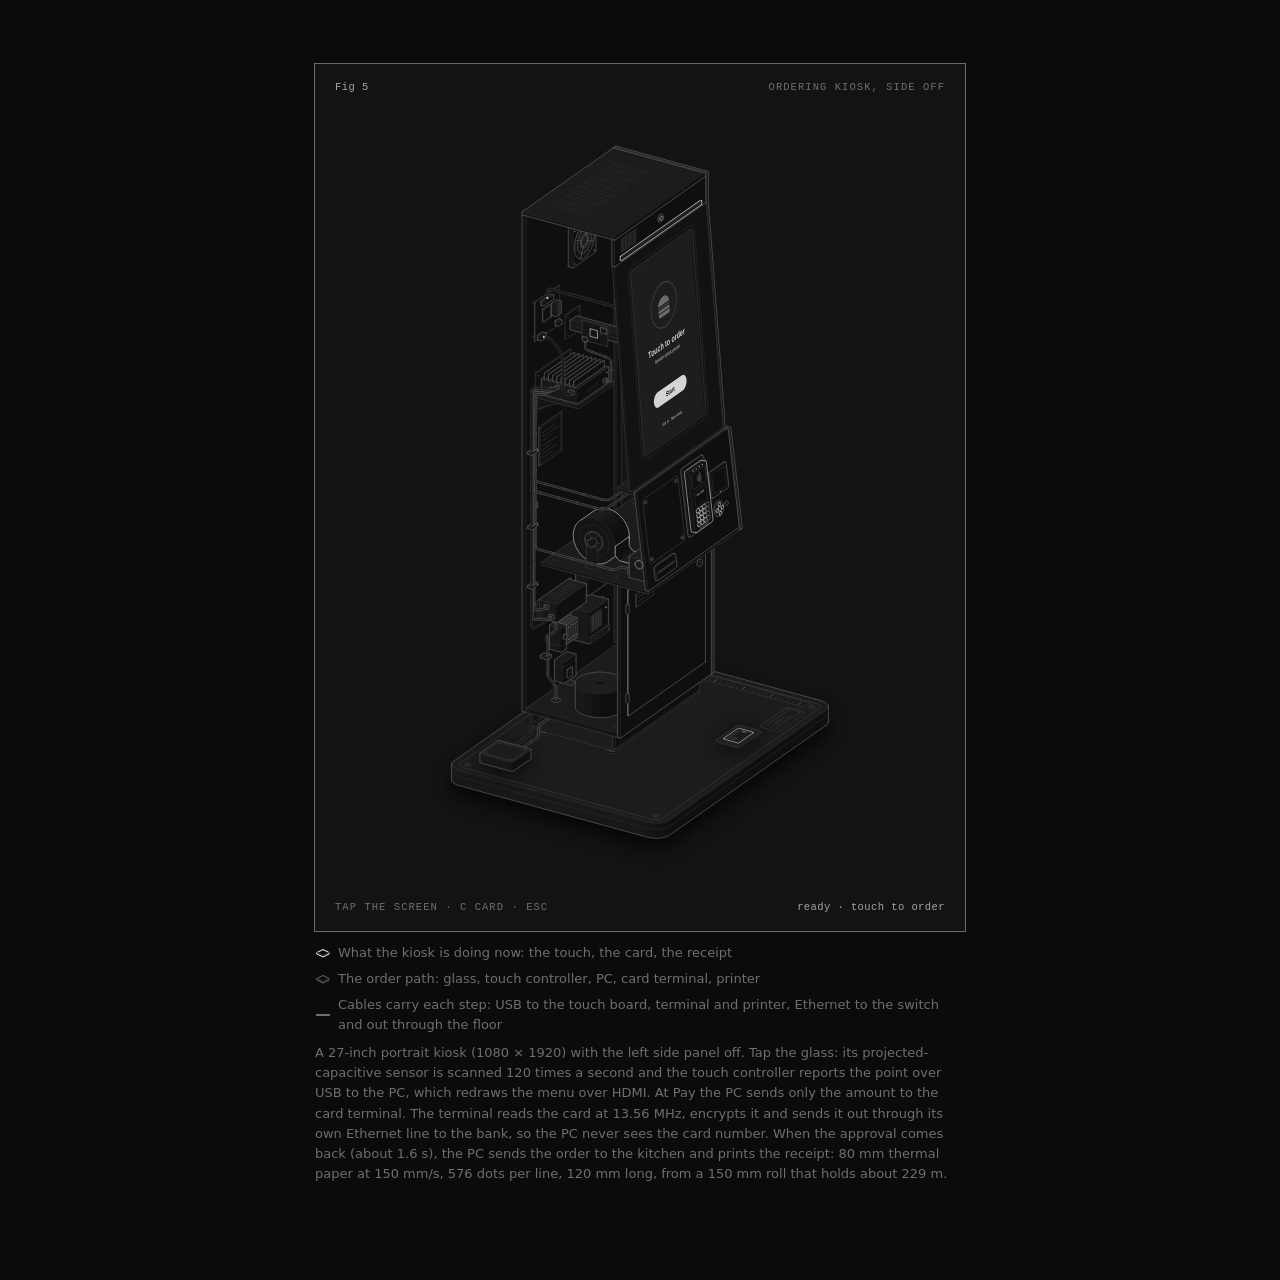
==== dark.html @ 858e9359 "Publish the ordering kiosk figure Co-Authored-By: Claude Opus 5.5 <noreply@anthropic.com>" ====
<!doctype html><html lang="en"><head><meta charset="utf-8"><meta name="viewport" content="width=device-width, initial-scale=1"><title>Ordering kiosk</title><style>
.iso{
  --anatomy-page:#0b0b0b;--anatomy-card:#131313;--anatomy-text:#a3a3a3;--anatomy-strong:#e6e6e6;--anatomy-muted:#6e6e6e;
  --anatomy-paper:#131313;--anatomy-face:#1b1b1b;--anatomy-top:#1c1c1c;
  --anatomy-shade-0:#0f0f0f;--anatomy-shade-1:#121212;--anatomy-shade-2:#151515;--anatomy-shade-3:#181818;
  --anatomy-lit-top:#262626;--anatomy-lit-shade:#1d1d1d;
  --anatomy-hi:#d4d4d4;--anatomy-mid:#6a6a6a;--anatomy-lo:#3e3e3e;--anatomy-faint:#2a2a2a;--anatomy-lit:#ffffff;
  --anatomy-halo:#050505;--anatomy-halo-opacity:.9;--anatomy-dot:#e6e6e6;
  --anatomy-red:#ff6b6b;--anatomy-green:#6be0a0;--anatomy-blue:#6b9bff;
  --anatomy-weight:.6px;--anatomy-ease:cubic-bezier(.32,.72,0,1);
  --anatomy-mono:ui-monospace,"SF Mono",Menlo,Consolas,monospace;
  --anatomy-lift:inset 0 1px 0 0 #ffffff0a,inset 0 0 0 1px #ffffff06,0 0 0 1px #00000026,0 1px 1px -.5px #00000014,0 3px 3px -1.5px #00000014,0 6px 6px -3px #00000014,0 12px 12px -6px #00000014;
}
.iso[data-theme="light"]{
  --anatomy-page:#f2f2ef;--anatomy-card:#fbfbfa;--anatomy-text:#57575a;--anatomy-strong:#18181a;--anatomy-muted:#8c8c90;
  --anatomy-paper:#fbfbfa;--anatomy-face:#ffffff;--anatomy-top:#ffffff;
  --anatomy-shade-0:#dcdcd9;--anatomy-shade-1:#e5e5e2;--anatomy-shade-2:#ededea;--anatomy-shade-3:#f4f4f1;
  --anatomy-lit-top:#ffffff;--anatomy-lit-shade:#eeeeeb;
  --anatomy-hi:#26262a;--anatomy-mid:#8a8a8f;--anatomy-lo:#b4b4b8;--anatomy-faint:#d4d4d6;--anatomy-lit:#000000;
  --anatomy-halo:#8a8a80;--anatomy-halo-opacity:.32;--anatomy-dot:#3a3a3e;
  --anatomy-red:#e5484d;--anatomy-green:#30a46c;--anatomy-blue:#3e63dd;
  --anatomy-lift:inset 0 1px 0 0 #ffffff,0 0 0 1px #0000000f,0 1px 1px -.5px #0000000a,0 3px 3px -1.5px #0000000a,0 6px 6px -3px #0000000a,0 12px 12px -6px #0000000a;
}
.iso-svg{display:block;width:100%;height:auto;overflow:visible}
.iso-svg path,.iso-svg circle{vector-effect:non-scaling-stroke}
.iso-fill{fill:var(--anatomy-paper);stroke:none}
.iso-solid[data-lit]>.iso-fill{fill:var(--anatomy-face)}
.iso-shade,.iso-top{stroke:none}
.iso-shade[data-shade="0"]{fill:var(--anatomy-shade-0)}
.iso-shade[data-shade="1"]{fill:var(--anatomy-shade-1)}
.iso-shade[data-shade="2"]{fill:var(--anatomy-shade-2)}
.iso-shade[data-shade="3"]{fill:var(--anatomy-shade-3)}
.iso-top{fill:var(--anatomy-top)}
.iso-solid[data-lit]>.iso-top{fill:var(--anatomy-lit-top)}
.iso-solid[data-lit]>.iso-shade{fill:var(--anatomy-lit-shade)}
.iso-solid[data-seamless]>.iso-shade,.iso-solid[data-seamless]>.iso-top{stroke-width:.4;stroke-linejoin:round}
.iso-solid[data-seamless]>.iso-shade[data-shade="0"]{stroke:var(--anatomy-shade-0)}
.iso-solid[data-seamless]>.iso-shade[data-shade="1"]{stroke:var(--anatomy-shade-1)}
.iso-solid[data-seamless]>.iso-shade[data-shade="2"]{stroke:var(--anatomy-shade-2)}
.iso-solid[data-seamless]>.iso-shade[data-shade="3"]{stroke:var(--anatomy-shade-3)}
.iso-solid[data-seamless]>.iso-top{stroke:var(--anatomy-top)}
.iso-solid[data-seamless][data-lit]>.iso-top{stroke:var(--anatomy-lit-top)}
.iso-solid[data-seamless][data-lit]>.iso-shade{stroke:var(--anatomy-lit-shade)}
.iso-solid[data-lit]>.iso-edge{stroke:var(--anatomy-lit)}
.iso-halo{fill:var(--anatomy-halo);stroke:none;filter:blur(9px);opacity:var(--anatomy-halo-opacity);transform:translateY(3px)}
.iso-line{fill:none;stroke:var(--anatomy-lo);stroke-width:var(--anatomy-weight);stroke-linecap:round;stroke-linejoin:round}
.iso-line[data-tone="hi"]{stroke:var(--anatomy-hi)}
.iso-line[data-tone="mid"]{stroke:var(--anatomy-mid)}
.iso-line[data-tone="lo"]{stroke:var(--anatomy-lo)}
.iso-line[data-tone="faint"]{stroke:var(--anatomy-faint)}
.iso-line[data-tone="lit"]{stroke:var(--anatomy-lit)}
.iso-line[data-tone="red"]{stroke:var(--anatomy-red)}
.iso-line[data-tone="green"]{stroke:var(--anatomy-green)}
.iso-line[data-tone="blue"]{stroke:var(--anatomy-blue)}
.iso-line[data-dotted]{stroke-dasharray:.01 3.5;stroke-width:1}
.iso-line[data-dashed]{stroke-dasharray:3 3}
.iso-line[data-flow]{stroke-dasharray:2 6}
.iso-wire-end{fill:var(--anatomy-paper);stroke:var(--anatomy-lo);stroke-width:var(--anatomy-weight)}
.iso-wire[data-tone="hi"] .iso-wire-end{stroke:var(--anatomy-hi)}
.iso-wire[data-tone="mid"] .iso-wire-end{stroke:var(--anatomy-mid)}
.iso-wire[data-tone="faint"] .iso-wire-end{stroke:var(--anatomy-faint)}
.iso-wire[data-tone="lit"] .iso-wire-end{stroke:var(--anatomy-lit)}
.iso-dots circle{fill:var(--anatomy-dot);stroke:none;opacity:.32}
.iso-dots[data-tone="hi"] circle{opacity:.85}
.iso-dots[data-tone="mid"] circle{opacity:.45}
.iso-dots[data-tone="lo"] circle{opacity:.22}
.iso-dots[data-tone="faint"] circle{opacity:.12}
.iso-face-text{fill:var(--anatomy-mid);font-family:var(--anatomy-mono);letter-spacing:.04em}
.iso-face-text[data-tone="hi"]{fill:var(--anatomy-hi)}
.iso-face-text[data-tone="lo"]{fill:var(--anatomy-lo)}
.iso-face-text[data-tone="faint"]{fill:var(--anatomy-faint)}
.tb-body{fill:var(--anatomy-shade-2);stroke:none}
.tb-shine{fill:var(--anatomy-top);stroke:none}
.tb-shade{fill:var(--anatomy-shade-0);stroke:none}
.tb-ring{fill:none;stroke:var(--anatomy-lo);stroke-width:.45;stroke-linecap:butt;stroke-linejoin:round}
.tb-ring[data-tone="mid"]{stroke:var(--anatomy-mid)}
.tb-ring[data-tone="faint"]{stroke:var(--anatomy-faint)}
.tb-ring[data-tone="hi"]{stroke:var(--anatomy-hi)}
@keyframes iso-flow{to{stroke-dashoffset:-32}}
@keyframes iso-pulse{0%,100%{opacity:.18}12%{opacity:1}40%{opacity:.18}}
.iso-line[data-flow]{animation:iso-flow 1600ms linear infinite}
.iso-dots circle[data-pulse]{animation:iso-pulse 1600ms steps(1,end) infinite;animation-delay:var(--pulse-at,0ms)}
.iso-figure{margin:32px 0 36px}
.iso-plate{position:relative;padding:52px 24px;border-radius:0;background:var(--anatomy-card);box-shadow:0 0 0 1px var(--anatomy-mid);--anatomy-paper:var(--anatomy-card)}
.iso-plate-corners{position:absolute;inset:18px 20px;pointer-events:none}
.iso-plate-corner{position:absolute;color:var(--anatomy-muted);font-family:var(--anatomy-mono);font-size:10.5px;line-height:1;letter-spacing:.04em;white-space:nowrap}
.iso-plate-corner[data-corner="fig"]{top:0;left:0;color:var(--anatomy-text)}
.iso-plate-corner[data-corner="title"]{top:0;right:0;text-transform:uppercase;letter-spacing:.1em}
.iso-plate-corner[data-corner="hint"]{bottom:0;left:0;text-transform:uppercase;letter-spacing:.1em}
.iso-plate-corner[data-corner="readout"]{right:0;bottom:0;color:var(--anatomy-text);font-variant-numeric:tabular-nums}
.iso-plate .iso-svg{margin:0 auto}
.iso-legend{display:grid;gap:8px;margin-top:12px;color:var(--anatomy-muted);font-size:13px;line-height:1.55}
.iso-keys{display:flex;flex-wrap:wrap;gap:6px 18px}
.iso-key{display:inline-flex;align-items:center;gap:7px}
.iso-swatch{width:16px;height:10px;flex:none;overflow:visible}
.iso-swatch path{fill:none;stroke:var(--anatomy-hi);stroke-width:1;vector-effect:non-scaling-stroke;stroke-linejoin:round;stroke-linecap:round}
.iso-swatch[data-mark="raised"] path,.iso-swatch[data-mark="flat"] path{stroke:var(--anatomy-mid)}
.iso-swatch[data-mark="lit"] path{stroke:var(--anatomy-lit)}
.iso-swatch[data-mark="dim"] path{stroke:var(--anatomy-lo)}
.iso-swatch[data-mark="dotted"] path{stroke-dasharray:.01 3;stroke-width:1.4}
.iso-swatch[data-mark="dashed"] path{stroke-dasharray:3 2.5}
.iso-swatch[data-mark="red"] path{stroke:var(--anatomy-red)}
.iso-swatch[data-mark="green"] path{stroke:var(--anatomy-green)}
.iso-swatch[data-mark="blue"] path{stroke:var(--anatomy-blue)}
.iso-swatch-crease{stroke:var(--anatomy-lo)!important}
@media (max-width:560px){.iso-plate{padding:48px 12px 70px}.iso-plate-corner[data-corner="hint"]{bottom:18px}}
@media (prefers-reduced-motion:reduce){.iso-line[data-flow],.iso-dots circle[data-pulse]{animation:none}}

*{box-sizing:border-box}
html{color-scheme:dark}
body[data-theme="light"]{color-scheme:light}
body{margin:0;background:var(--anatomy-page);color:var(--anatomy-text);font:14px/1.6 ui-sans-serif,system-ui,-apple-system,"Segoe UI",sans-serif;-webkit-font-smoothing:antialiased}
.iso-page{width:min(650px,100% - 32px);margin:64px auto 96px}
</style></head><body class="iso" data-theme="dark"><main class="iso-page"><style>.ks-stage{touch-action:pan-y}
.ks-stage:focus{outline:none}
.ks-stage:focus-visible{outline:1px solid var(--anatomy-muted);outline-offset:6px}
.ks-sr{position:absolute;width:1px;height:1px;overflow:hidden;clip-path:inset(50%);white-space:nowrap}
.it[data-name="bezel"],[data-part="card-home"]{cursor:pointer}

.ks-glass{fill:var(--anatomy-lit-shade)}
.ks-bezel{fill:var(--anatomy-shade-1);fill-rule:evenodd}
.ks-dark{fill:var(--anatomy-shade-0);stroke:var(--anatomy-lo);stroke-width:.4px;vector-effect:non-scaling-stroke}
.ks-slot{fill:var(--anatomy-shade-0);stroke:var(--anatomy-mid);stroke-width:.5px;vector-effect:non-scaling-stroke}
.ks-core{fill:var(--anatomy-shade-0);stroke:var(--anatomy-lo);stroke-width:.4px;vector-effect:non-scaling-stroke}
.ks-chip{fill:var(--anatomy-shade-2);stroke:var(--anatomy-mid);stroke-width:.4px;vector-effect:non-scaling-stroke}

.ks-ui{font-family:"Helvetica Neue",Helvetica,Arial,sans-serif}
.iso-svg .ks-ui path,.iso-svg .ks-ui circle,.iso-svg .ks-ui rect{vector-effect:none}
.ks-bg{fill:var(--anatomy-lit-shade)}
.ks-bar{fill:var(--anatomy-shade-2)}
.ks-tile{fill:var(--anatomy-face);stroke:var(--anatomy-lo);stroke-width:6}
.ks-btn{fill:var(--anatomy-hi)}
.ks-dot{fill:var(--anatomy-hi)}
.ks-ring{fill:none;stroke:var(--anatomy-lo);stroke-width:12}
.ks-spin{fill:none;stroke:var(--anatomy-hi);stroke-width:20;stroke-linecap:round}
.ks-ic{fill:var(--anatomy-mid)}
.ks-ic2{fill:var(--anatomy-lo)}
.ks-tx{fill:var(--anatomy-hi)}
.ks-big{font-weight:600}
.ks-num{font-weight:700;fill:var(--anatomy-lit)}
.ks-soft{fill:var(--anatomy-hi);font-weight:400}
.ks-inv{fill:var(--anatomy-paper);font-weight:600}
.ks-touch{fill:none;stroke:var(--anatomy-lit);stroke-width:14}
[data-tile][data-on] .ks-tile{stroke:var(--anatomy-hi);stroke-width:10}
[data-part="paybtn"][data-off] .ks-btn{fill:var(--anatomy-lo)}

.ks-twin{fill:var(--anatomy-shade-0);stroke:var(--anatomy-lo);stroke-width:.4px;vector-effect:non-scaling-stroke}
.ks-ttx{fill:var(--anatomy-hi);font-family:var(--anatomy-mono)}
.ks-ttx-big{font-weight:600}

.ks-led circle{opacity:.22;transition:opacity .25s var(--anatomy-ease)}
.ks-led[data-on] circle{opacity:1;fill:var(--anatomy-lit)}
.ks-lamp[data-on]>.iso-solid>.iso-top{fill:var(--anatomy-lit-top)}
.ks-lamp[data-on]>.iso-solid>.iso-shade{fill:var(--anatomy-lit-shade)}
.ks-lamp[data-on]>.iso-solid>.iso-edge{stroke:var(--anatomy-lit)}

.it[data-hot] .tb-body,.it[data-hot] .tb-shine,.it[data-hot] .tb-shade{fill:var(--anatomy-lit)}
.it[data-hot] .iso-edge{stroke:var(--anatomy-lit)}

.ks-fan-hole{fill:var(--anatomy-shade-0)}
.ks-blade{fill:var(--anatomy-shade-2);stroke:var(--anatomy-lo);stroke-width:.4px;vector-effect:non-scaling-stroke}
.ks-fan-hub{fill:var(--anatomy-top);stroke:var(--anatomy-mid);stroke-width:.5px;vector-effect:non-scaling-stroke}
.ks-guard{fill:none;stroke:var(--anatomy-mid);stroke-width:.5px;vector-effect:non-scaling-stroke}
.ks-spin-fan{animation:ks-turn 1.4s linear infinite}
@keyframes ks-turn{to{transform:rotate(360deg)}}
@media (prefers-reduced-motion:reduce){.ks-spin-fan{animation:none}}
</style><figure class="iso-figure"><div class="iso-plate"><div class="iso-plate-corners" aria-hidden="true"><span class="iso-plate-corner" data-corner="fig">Fig 5</span><span class="iso-plate-corner" data-corner="title">Ordering kiosk, side off</span><span class="iso-plate-corner" data-corner="hint">tap the screen · C card · esc</span><span class="iso-plate-corner" data-corner="readout" data-readout>ready · touch to order</span></div><div class="iso-stage ks-stage" tabindex="0" role="group" aria-label="Ordering kiosk. Tap the screen to order, press C or click the card to pay, Escape to cancel."><svg xmlns="http://www.w3.org/2000/svg" class="iso-svg" viewBox="0 0 600 760" role="img" aria-label="A self-service ordering kiosk on a bench with its left side panel off: a 27-inch portrait touchscreen with its touch controller and display board, a fanless PC on a bracket, a card terminal, receipt slot and QR scanner in the chin, a thermal printer with its paper roll on the shelf, and a power supply, breaker and network switch in the base. A bank card lies on a pad in front of it and a floor box feeds power and network."><path class="iso-halo" d="M112.2 654.2L112.4 652.7L113.2 651.4L114.7 650.1L270.1 541L272.1 539.9L274.5 539L277.3 538.3L280.4 537.8L283.6 537.7L286.8 537.7L289.9 538.1L292.8 538.7L480.1 590L482.7 590.9L484.8 592L486.4 593.2L487.4 594.5L487.8 596L487.8 610.8L487.6 612.2L486.8 613.5L485.3 614.8L329.9 723.9L327.9 725L325.5 725.9L322.7 726.6L319.6 727.1L316.4 727.3L313.2 727.2L310.1 726.8L307.2 726.2L119.9 674.9L117.3 674L115.2 672.9L113.6 671.7L112.6 670.4L112.2 669Z"/><g class="iso-solid"><path class="iso-fill" d="M278.9 568.7L279.5 567.6L280.6 566.6L282.2 565.7L284.2 565L286.5 564.5L289.1 564.2L291.6 564.2L294.2 564.5L296.5 565L298.5 565.7L300.1 566.6L301.3 567.6L301.8 568.7L301.8 569.8L301.8 572.2L301.3 573.3L300.2 574.3L298.6 575.2L296.5 575.9L294.2 576.4L291.7 576.7L289.1 576.7L286.6 576.4L284.3 575.9L282.2 575.2L280.6 574.3L279.5 573.3L278.9 572.2L278.9 571.1Z"/><path class="iso-shade" data-shade="0" d="M301.8 572.2L301.3 573.3L301.3 570.9L301.8 569.8ZM301.3 573.3L300.2 574.3L300.2 571.9L301.3 570.9ZM300.2 574.3L298.6 575.2L298.6 572.8L300.2 571.9ZM298.6 575.2L296.5 575.9L296.5 573.5L298.6 572.8Z"/><path class="iso-shade" data-shade="1" d="M296.5 575.9L294.2 576.4L294.2 574L296.5 573.5ZM294.2 576.4L291.7 576.7L291.7 574.3L294.2 574ZM291.7 576.7L289.1 576.7L289.1 574.3L291.7 574.3Z"/><path class="iso-shade" data-shade="2" d="M289.1 576.7L286.6 576.4L286.6 574L289.1 574.3ZM286.6 576.4L284.3 575.9L284.3 573.6L286.6 574Z"/><path class="iso-shade" data-shade="3" d="M284.3 575.9L282.2 575.2L282.2 572.8L284.3 573.6ZM282.2 575.2L280.6 574.3L280.6 572L282.2 572.8ZM280.6 574.3L279.5 573.3L279.5 570.9L280.6 572ZM279.5 573.3L278.9 572.2L278.9 569.8L279.5 570.9ZM278.9 572.2L278.9 571.1L278.9 568.7L278.9 569.8Z"/><path class="iso-top" d="M296.5 565L298.5 565.7L300.1 566.6L301.3 567.6L301.8 568.7L301.8 569.8L301.3 570.9L300.2 571.9L298.6 572.8L296.5 573.5L294.2 574L291.7 574.3L289.1 574.3L286.6 574L284.3 573.6L282.2 572.8L280.6 572L279.5 570.9L278.9 569.8L278.9 568.7L279.5 567.6L280.6 566.6L282.2 565.7L284.2 565L286.5 564.5L289.1 564.2L291.6 564.2L294.2 564.5Z"/><path class="iso-line iso-crease" data-tone="faint" d="M301.8 569.8L301.3 570.9L300.2 571.9L298.6 572.8L296.5 573.5L294.2 574L291.7 574.3L289.1 574.3L286.6 574L284.3 573.6L282.2 572.8L280.6 572L279.5 570.9L278.9 569.8L278.9 568.7"/><path class="iso-line iso-edge" data-tone="lo" d="M278.9 568.7L279.5 567.6L280.6 566.6L282.2 565.7L284.2 565L286.5 564.5L289.1 564.2L291.6 564.2L294.2 564.5L296.5 565L298.5 565.7L300.1 566.6L301.3 567.6L301.8 568.7L301.8 569.8M301.8 572.2L301.3 573.3L300.2 574.3L298.6 575.2L296.5 575.9L294.2 576.4L291.7 576.7L289.1 576.7L286.6 576.4L284.3 575.9L282.2 575.2L280.6 574.3L279.5 573.3L278.9 572.2L278.9 571.1M301.8 569.8L301.8 572.2M278.9 568.7L278.9 571.1"/></g><g class="iso-solid"><path class="iso-fill" d="M281.5 563.8L282 562.9L282.8 562.2L284.1 561.5L285.6 560.9L287.4 560.5L289.4 560.4L291.4 560.3L293.3 560.5L295.1 560.9L296.7 561.5L297.9 562.1L298.8 562.9L299.2 563.8L299.2 564.7L299.2 569.7L298.8 570.5L297.9 571.3L296.7 572L295.1 572.6L293.3 572.9L291.4 573.1L289.4 573.1L287.5 572.9L285.7 572.6L284.1 572L282.9 571.3L282 570.6L281.5 569.7L281.5 568.8Z"/><path class="iso-shade" data-shade="0" d="M299.2 569.7L298.8 570.5L298.8 565.5L299.2 564.7ZM298.8 570.5L297.9 571.3L297.9 566.3L298.8 565.5ZM297.9 571.3L296.7 572L296.7 567L297.9 566.3ZM296.7 572L295.1 572.6L295.1 567.5L296.7 567Z"/><path class="iso-shade" data-shade="1" d="M295.1 572.6L293.3 572.9L293.3 567.9L295.1 567.5ZM293.3 572.9L291.4 573.1L291.4 568.1L293.3 567.9ZM291.4 573.1L289.4 573.1L289.4 568.1L291.4 568.1Z"/><path class="iso-shade" data-shade="2" d="M289.4 573.1L287.5 572.9L287.5 567.9L289.4 568.1ZM287.5 572.9L285.7 572.6L285.7 567.5L287.5 567.9Z"/><path class="iso-shade" data-shade="3" d="M285.7 572.6L284.1 572L284.1 567L285.7 567.5ZM284.1 572L282.9 571.3L282.9 566.3L284.1 567ZM282.9 571.3L282 570.6L282 565.5L282.9 566.3ZM282 570.6L281.5 569.7L281.5 564.7L282 565.5ZM281.5 569.7L281.5 568.8L281.5 563.8L281.5 564.7Z"/><path class="iso-top" d="M295.1 560.9L296.7 561.5L297.9 562.1L298.8 562.9L299.2 563.8L299.2 564.7L298.8 565.5L297.9 566.3L296.7 567L295.1 567.5L293.3 567.9L291.4 568.1L289.4 568.1L287.5 567.9L285.7 567.5L284.1 567L282.9 566.3L282 565.5L281.5 564.7L281.5 563.8L282 562.9L282.8 562.2L284.1 561.5L285.6 560.9L287.4 560.5L289.4 560.4L291.4 560.3L293.3 560.5Z"/><path class="iso-line iso-crease" data-tone="faint" d="M299.2 564.7L298.8 565.5L297.9 566.3L296.7 567L295.1 567.5L293.3 567.9L291.4 568.1L289.4 568.1L287.5 567.9L285.7 567.5L284.1 567L282.9 566.3L282 565.5L281.5 564.7L281.5 563.8"/><path class="iso-line iso-edge" data-tone="mid" d="M281.5 563.8L282 562.9L282.8 562.2L284.1 561.5L285.6 560.9L287.4 560.5L289.4 560.4L291.4 560.3L293.3 560.5L295.1 560.9L296.7 561.5L297.9 562.1L298.8 562.9L299.2 563.8L299.2 564.7M299.2 569.7L298.8 570.5L297.9 571.3L296.7 572L295.1 572.6L293.3 572.9L291.4 573.1L289.4 573.1L287.5 572.9L285.7 572.6L284.1 572L282.9 571.3L282 570.6L281.5 569.7L281.5 568.8M299.2 564.7L299.2 569.7M281.5 563.8L281.5 568.8"/></g><g class="iso-solid"><path class="iso-fill" d="M432.6 610.8L433.2 609.7L434.3 608.7L435.9 607.8L438 607.1L440.3 606.6L442.8 606.4L445.4 606.3L447.9 606.6L450.2 607.1L452.3 607.8L453.9 608.7L455 609.7L455.6 610.8L455.6 611.9L455.6 614.3L455 615.4L453.9 616.4L452.3 617.3L450.3 618L448 618.5L445.4 618.8L442.9 618.8L440.3 618.5L438 618L436 617.3L434.4 616.4L433.2 615.4L432.7 614.3L432.6 613.2Z"/><path class="iso-shade" data-shade="0" d="M455.6 614.3L455 615.4L455 613L455.6 611.9ZM455 615.4L453.9 616.4L453.9 614.1L455 613ZM453.9 616.4L452.3 617.3L452.3 614.9L453.9 614.1ZM452.3 617.3L450.3 618L450.3 615.7L452.3 614.9Z"/><path class="iso-shade" data-shade="1" d="M450.3 618L448 618.5L448 616.1L450.3 615.7ZM448 618.5L445.4 618.8L445.4 616.4L448 616.1ZM445.4 618.8L442.9 618.8L442.9 616.4L445.4 616.4Z"/><path class="iso-shade" data-shade="2" d="M442.9 618.8L440.3 618.5L440.3 616.2L442.9 616.4ZM440.3 618.5L438 618L438 615.7L440.3 616.2Z"/><path class="iso-shade" data-shade="3" d="M438 618L436 617.3L436 615L438 615.7ZM436 617.3L434.4 616.4L434.4 614.1L436 615ZM434.4 616.4L433.2 615.4L433.2 613.1L434.4 614.1ZM433.2 615.4L432.7 614.3L432.7 612L433.2 613.1ZM432.7 614.3L432.6 613.2L432.6 610.8L432.7 612Z"/><path class="iso-top" d="M450.2 607.1L452.3 607.8L453.9 608.7L455 609.7L455.6 610.8L455.6 611.9L455 613L453.9 614.1L452.3 614.9L450.3 615.7L448 616.1L445.4 616.4L442.9 616.4L440.3 616.2L438 615.7L436 615L434.4 614.1L433.2 613.1L432.7 612L432.6 610.8L433.2 609.7L434.3 608.7L435.9 607.8L438 607.1L440.3 606.6L442.8 606.4L445.4 606.3L447.9 606.6Z"/><path class="iso-line iso-crease" data-tone="faint" d="M455.6 611.9L455 613L453.9 614.1L452.3 614.9L450.3 615.7L448 616.1L445.4 616.4L442.9 616.4L440.3 616.2L438 615.7L436 615L434.4 614.1L433.2 613.1L432.7 612L432.6 610.8"/><path class="iso-line iso-edge" data-tone="lo" d="M432.6 610.8L433.2 609.7L434.3 608.7L435.9 607.8L438 607.1L440.3 606.6L442.8 606.4L445.4 606.3L447.9 606.6L450.2 607.1L452.3 607.8L453.9 608.7L455 609.7L455.6 610.8L455.6 611.9M455.6 614.3L455 615.4L453.9 616.4L452.3 617.3L450.3 618L448 618.5L445.4 618.8L442.9 618.8L440.3 618.5L438 618L436 617.3L434.4 616.4L433.2 615.4L432.7 614.3L432.6 613.2M455.6 611.9L455.6 614.3M432.6 610.8L432.6 613.2"/></g><g class="iso-solid"><path class="iso-fill" d="M435.3 605.9L435.7 605.1L436.6 604.3L437.8 603.6L439.4 603L441.2 602.7L443.1 602.5L445.1 602.5L447 602.7L448.8 603L450.4 603.6L451.6 604.3L452.5 605L453 605.9L453 606.8L453 611.8L452.5 612.7L451.7 613.4L450.4 614.1L448.9 614.7L447.1 615.1L445.1 615.3L443.1 615.3L441.2 615.1L439.4 614.7L437.8 614.1L436.6 613.5L435.7 612.7L435.3 611.8L435.3 610.9Z"/><path class="iso-shade" data-shade="0" d="M453 611.8L452.5 612.7L452.5 607.6L453 606.8ZM452.5 612.7L451.7 613.4L451.7 608.4L452.5 607.6ZM451.7 613.4L450.4 614.1L450.4 609.1L451.7 608.4ZM450.4 614.1L448.9 614.7L448.9 609.6L450.4 609.1Z"/><path class="iso-shade" data-shade="1" d="M448.9 614.7L447.1 615.1L447.1 610L448.9 609.6ZM447.1 615.1L445.1 615.3L445.1 610.2L447.1 610ZM445.1 615.3L443.1 615.3L443.1 610.2L445.1 610.2Z"/><path class="iso-shade" data-shade="2" d="M443.1 615.3L441.2 615.1L441.2 610L443.1 610.2ZM441.2 615.1L439.4 614.7L439.4 609.6L441.2 610Z"/><path class="iso-shade" data-shade="3" d="M439.4 614.7L437.8 614.1L437.8 609.1L439.4 609.6ZM437.8 614.1L436.6 613.5L436.6 608.4L437.8 609.1ZM436.6 613.5L435.7 612.7L435.7 607.6L436.6 608.4ZM435.7 612.7L435.3 611.8L435.3 606.8L435.7 607.6ZM435.3 611.8L435.3 610.9L435.3 605.9L435.3 606.8Z"/><path class="iso-top" d="M448.8 603L450.4 603.6L451.6 604.3L452.5 605L453 605.9L453 606.8L452.5 607.6L451.7 608.4L450.4 609.1L448.9 609.6L447.1 610L445.1 610.2L443.1 610.2L441.2 610L439.4 609.6L437.8 609.1L436.6 608.4L435.7 607.6L435.3 606.8L435.3 605.9L435.7 605.1L436.6 604.3L437.8 603.6L439.4 603L441.2 602.7L443.1 602.5L445.1 602.5L447 602.7Z"/><path class="iso-line iso-crease" data-tone="faint" d="M453 606.8L452.5 607.6L451.7 608.4L450.4 609.1L448.9 609.6L447.1 610L445.1 610.2L443.1 610.2L441.2 610L439.4 609.6L437.8 609.1L436.6 608.4L435.7 607.6L435.3 606.8L435.3 605.9"/><path class="iso-line iso-edge" data-tone="mid" d="M435.3 605.9L435.7 605.1L436.6 604.3L437.8 603.6L439.4 603L441.2 602.7L443.1 602.5L445.1 602.5L447 602.7L448.8 603L450.4 603.6L451.6 604.3L452.5 605L453 605.9L453 606.8M453 611.8L452.5 612.7L451.7 613.4L450.4 614.1L448.9 614.7L447.1 615.1L445.1 615.3L443.1 615.3L441.2 615.1L439.4 614.7L437.8 614.1L436.6 613.5L435.7 612.7L435.3 611.8L435.3 610.9M453 606.8L453 611.8M435.3 605.9L435.3 610.9"/></g><g class="iso-solid"><path class="iso-fill" d="M144.4 663.1L145 662L146.1 660.9L147.7 660L149.7 659.3L152 658.8L154.6 658.6L157.1 658.6L159.7 658.8L162 659.3L164 660L165.6 660.9L166.8 661.9L167.3 663L167.4 664.2L167.4 666.5L166.8 667.6L165.7 668.7L164.1 669.6L162 670.3L159.7 670.8L157.2 671L154.6 671L152.1 670.8L149.8 670.3L147.7 669.6L146.1 668.7L145 667.7L144.4 666.6L144.4 665.4Z"/><path class="iso-shade" data-shade="0" d="M167.4 666.5L166.8 667.6L166.8 665.3L167.4 664.2ZM166.8 667.6L165.7 668.7L165.7 666.3L166.8 665.3ZM165.7 668.7L164.1 669.6L164.1 667.2L165.7 666.3ZM164.1 669.6L162 670.3L162 667.9L164.1 667.2Z"/><path class="iso-shade" data-shade="1" d="M162 670.3L159.7 670.8L159.7 668.4L162 667.9ZM159.7 670.8L157.2 671L157.2 668.6L159.7 668.4ZM157.2 671L154.6 671L154.6 668.6L157.2 668.6Z"/><path class="iso-shade" data-shade="2" d="M154.6 671L152.1 670.8L152.1 668.4L154.6 668.6ZM152.1 670.8L149.8 670.3L149.8 667.9L152.1 668.4Z"/><path class="iso-shade" data-shade="3" d="M149.8 670.3L147.7 669.6L147.7 667.2L149.8 667.9ZM147.7 669.6L146.1 668.7L146.1 666.3L147.7 667.2ZM146.1 668.7L145 667.7L145 665.3L146.1 666.3ZM145 667.7L144.4 666.6L144.4 664.2L145 665.3ZM144.4 666.6L144.4 665.4L144.4 663.1L144.4 664.2Z"/><path class="iso-top" d="M162 659.3L164 660L165.6 660.9L166.8 661.9L167.3 663L167.4 664.2L166.8 665.3L165.7 666.3L164.1 667.2L162 667.9L159.7 668.4L157.2 668.6L154.6 668.6L152.1 668.4L149.8 667.9L147.7 667.2L146.1 666.3L145 665.3L144.4 664.2L144.4 663.1L145 662L146.1 660.9L147.7 660L149.7 659.3L152 658.8L154.6 658.6L157.1 658.6L159.7 658.8Z"/><path class="iso-line iso-crease" data-tone="faint" d="M167.4 664.2L166.8 665.3L165.7 666.3L164.1 667.2L162 667.9L159.7 668.4L157.2 668.6L154.6 668.6L152.1 668.4L149.8 667.9L147.7 667.2L146.1 666.3L145 665.3L144.4 664.2L144.4 663.1"/><path class="iso-line iso-edge" data-tone="lo" d="M144.4 663.1L145 662L146.1 660.9L147.7 660L149.7 659.3L152 658.8L154.6 658.6L157.1 658.6L159.7 658.8L162 659.3L164 660L165.6 660.9L166.8 661.9L167.3 663L167.4 664.2M167.4 666.5L166.8 667.6L165.7 668.7L164.1 669.6L162 670.3L159.7 670.8L157.2 671L154.6 671L152.1 670.8L149.8 670.3L147.7 669.6L146.1 668.7L145 667.7L144.4 666.6L144.4 665.4M167.4 664.2L167.4 666.5M144.4 663.1L144.4 665.4"/></g><g class="iso-solid"><path class="iso-fill" d="M147 658.2L147.5 657.3L148.3 656.5L149.6 655.8L151.1 655.3L152.9 654.9L154.9 654.7L156.9 654.7L158.8 654.9L160.6 655.3L162.2 655.8L163.4 656.5L164.3 657.3L164.7 658.1L164.7 659L164.7 664L164.3 664.9L163.4 665.7L162.2 666.4L160.6 666.9L158.8 667.3L156.9 667.5L154.9 667.5L153 667.3L151.2 666.9L149.6 666.4L148.4 665.7L147.5 664.9L147 664.1L147 663.2Z"/><path class="iso-shade" data-shade="0" d="M164.7 664L164.3 664.9L164.3 659.9L164.7 659ZM164.3 664.9L163.4 665.7L163.4 660.6L164.3 659.9ZM163.4 665.7L162.2 666.4L162.2 661.3L163.4 660.6ZM162.2 666.4L160.6 666.9L160.6 661.9L162.2 661.3Z"/><path class="iso-shade" data-shade="1" d="M160.6 666.9L158.8 667.3L158.8 662.3L160.6 661.9ZM158.8 667.3L156.9 667.5L156.9 662.5L158.8 662.3ZM156.9 667.5L154.9 667.5L154.9 662.5L156.9 662.5Z"/><path class="iso-shade" data-shade="2" d="M154.9 667.5L153 667.3L153 662.3L154.9 662.5ZM153 667.3L151.2 666.9L151.2 661.9L153 662.3Z"/><path class="iso-shade" data-shade="3" d="M151.2 666.9L149.6 666.4L149.6 661.3L151.2 661.9ZM149.6 666.4L148.4 665.7L148.4 660.7L149.6 661.3ZM148.4 665.7L147.5 664.9L147.5 659.9L148.4 660.7ZM147.5 664.9L147 664.1L147 659L147.5 659.9ZM147 664.1L147 663.2L147 658.2L147 659Z"/><path class="iso-top" d="M160.6 655.3L162.2 655.8L163.4 656.5L164.3 657.3L164.7 658.1L164.7 659L164.3 659.9L163.4 660.6L162.2 661.3L160.6 661.9L158.8 662.3L156.9 662.5L154.9 662.5L153 662.3L151.2 661.9L149.6 661.3L148.4 660.7L147.5 659.9L147 659L147 658.2L147.5 657.3L148.3 656.5L149.6 655.8L151.1 655.3L152.9 654.9L154.9 654.7L156.9 654.7L158.8 654.9Z"/><path class="iso-line iso-crease" data-tone="faint" d="M164.7 659L164.3 659.9L163.4 660.6L162.2 661.3L160.6 661.9L158.8 662.3L156.9 662.5L154.9 662.5L153 662.3L151.2 661.9L149.6 661.3L148.4 660.7L147.5 659.9L147 659L147 658.2"/><path class="iso-line iso-edge" data-tone="mid" d="M147 658.2L147.5 657.3L148.3 656.5L149.6 655.8L151.1 655.3L152.9 654.9L154.9 654.7L156.9 654.7L158.8 654.9L160.6 655.3L162.2 655.8L163.4 656.5L164.3 657.3L164.7 658.1L164.7 659M164.7 664L164.3 664.9L163.4 665.7L162.2 666.4L160.6 666.9L158.8 667.3L156.9 667.5L154.9 667.5L153 667.3L151.2 666.9L149.6 666.4L148.4 665.7L147.5 664.9L147 664.1L147 663.2M164.7 659L164.7 664M147 658.2L147 663.2"/></g><g class="iso-solid"><path class="iso-fill" d="M298.2 705.2L298.7 704.1L299.8 703L301.4 702.2L303.5 701.5L305.8 701L308.3 700.7L310.9 700.7L313.4 701L315.7 701.4L317.8 702.1L319.4 703L320.5 704L321.1 705.1L321.1 706.3L321.1 708.7L320.5 709.8L319.4 710.8L317.8 711.7L315.8 712.4L313.5 712.9L310.9 713.1L308.4 713.1L305.8 712.9L303.5 712.4L301.5 711.7L299.9 710.8L298.7 709.8L298.2 708.7L298.2 707.5Z"/><path class="iso-shade" data-shade="0" d="M321.1 708.7L320.5 709.8L320.5 707.4L321.1 706.3ZM320.5 709.8L319.4 710.8L319.4 708.4L320.5 707.4ZM319.4 710.8L317.8 711.7L317.8 709.3L319.4 708.4ZM317.8 711.7L315.8 712.4L315.8 710L317.8 709.3Z"/><path class="iso-shade" data-shade="1" d="M315.8 712.4L313.5 712.9L313.5 710.5L315.8 710ZM313.5 712.9L310.9 713.1L310.9 710.8L313.5 710.5ZM310.9 713.1L308.4 713.1L308.4 710.8L310.9 710.8Z"/><path class="iso-shade" data-shade="2" d="M308.4 713.1L305.8 712.9L305.8 710.5L308.4 710.8ZM305.8 712.9L303.5 712.4L303.5 710L305.8 710.5Z"/><path class="iso-shade" data-shade="3" d="M303.5 712.4L301.5 711.7L301.5 709.3L303.5 710ZM301.5 711.7L299.9 710.8L299.9 708.4L301.5 709.3ZM299.9 710.8L298.7 709.8L298.7 707.4L299.9 708.4ZM298.7 709.8L298.2 708.7L298.2 706.3L298.7 707.4ZM298.2 708.7L298.2 707.5L298.2 705.2L298.2 706.3Z"/><path class="iso-top" d="M315.7 701.4L317.8 702.1L319.4 703L320.5 704L321.1 705.1L321.1 706.3L320.5 707.4L319.4 708.4L317.8 709.3L315.8 710L313.5 710.5L310.9 710.8L308.4 710.8L305.8 710.5L303.5 710L301.5 709.3L299.9 708.4L298.7 707.4L298.2 706.3L298.2 705.2L298.7 704.1L299.8 703L301.4 702.2L303.5 701.5L305.8 701L308.3 700.7L310.9 700.7L313.4 701Z"/><path class="iso-line iso-crease" data-tone="faint" d="M321.1 706.3L320.5 707.4L319.4 708.4L317.8 709.3L315.8 710L313.5 710.5L310.9 710.8L308.4 710.8L305.8 710.5L303.5 710L301.5 709.3L299.9 708.4L298.7 707.4L298.2 706.3L298.2 705.2"/><path class="iso-line iso-edge" data-tone="lo" d="M298.2 705.2L298.7 704.1L299.8 703L301.4 702.2L303.5 701.5L305.8 701L308.3 700.7L310.9 700.7L313.4 701L315.7 701.4L317.8 702.1L319.4 703L320.5 704L321.1 705.1L321.1 706.3M321.1 708.7L320.5 709.8L319.4 710.8L317.8 711.7L315.8 712.4L313.5 712.9L310.9 713.1L308.4 713.1L305.8 712.9L303.5 712.4L301.5 711.7L299.9 710.8L298.7 709.8L298.2 708.7L298.2 707.5M321.1 706.3L321.1 708.7M298.2 705.2L298.2 707.5"/></g><g class="iso-solid"><path class="iso-fill" d="M300.8 700.3L301.2 699.4L302.1 698.6L303.3 697.9L304.9 697.4L306.7 697L308.6 696.8L310.6 696.8L312.5 697L314.3 697.4L315.9 697.9L317.1 698.6L318 699.4L318.5 700.2L318.5 701.1L318.5 706.2L318 707L317.2 707.8L315.9 708.5L314.4 709L312.6 709.4L310.6 709.6L308.6 709.6L306.7 709.4L304.9 709L303.3 708.5L302.1 707.8L301.2 707L300.8 706.2L300.8 705.3Z"/><path class="iso-shade" data-shade="0" d="M318.5 706.2L318 707L318 702L318.5 701.1ZM318 707L317.2 707.8L317.2 702.8L318 702ZM317.2 707.8L315.9 708.5L315.9 703.4L317.2 702.8ZM315.9 708.5L314.4 709L314.4 704L315.9 703.4Z"/><path class="iso-shade" data-shade="1" d="M314.4 709L312.6 709.4L312.6 704.4L314.4 704ZM312.6 709.4L310.6 709.6L310.6 704.6L312.6 704.4ZM310.6 709.6L308.6 709.6L308.6 704.6L310.6 704.6Z"/><path class="iso-shade" data-shade="2" d="M308.6 709.6L306.7 709.4L306.7 704.4L308.6 704.6ZM306.7 709.4L304.9 709L304.9 704L306.7 704.4Z"/><path class="iso-shade" data-shade="3" d="M304.9 709L303.3 708.5L303.3 703.5L304.9 704ZM303.3 708.5L302.1 707.8L302.1 702.8L303.3 703.5ZM302.1 707.8L301.2 707L301.2 702L302.1 702.8ZM301.2 707L300.8 706.2L300.8 701.1L301.2 702ZM300.8 706.2L300.8 705.3L300.8 700.3L300.8 701.1Z"/><path class="iso-top" d="M314.3 697.4L315.9 697.9L317.1 698.6L318 699.4L318.5 700.2L318.5 701.1L318 702L317.2 702.8L315.9 703.4L314.4 704L312.6 704.4L310.6 704.6L308.6 704.6L306.7 704.4L304.9 704L303.3 703.5L302.1 702.8L301.2 702L300.8 701.1L300.8 700.3L301.2 699.4L302.1 698.6L303.3 697.9L304.9 697.4L306.7 697L308.6 696.8L310.6 696.8L312.5 697Z"/><path class="iso-line iso-crease" data-tone="faint" d="M318.5 701.1L318 702L317.2 702.8L315.9 703.4L314.4 704L312.6 704.4L310.6 704.6L308.6 704.6L306.7 704.4L304.9 704L303.3 703.5L302.1 702.8L301.2 702L300.8 701.1L300.8 700.3"/><path class="iso-line iso-edge" data-tone="mid" d="M300.8 700.3L301.2 699.4L302.1 698.6L303.3 697.9L304.9 697.4L306.7 697L308.6 696.8L310.6 696.8L312.5 697L314.3 697.4L315.9 697.9L317.1 698.6L318 699.4L318.5 700.2L318.5 701.1M318.5 706.2L318 707L317.2 707.8L315.9 708.5L314.4 709L312.6 709.4L310.6 709.6L308.6 709.6L306.7 709.4L304.9 709L303.3 708.5L302.1 707.8L301.2 707L300.8 706.2L300.8 705.3M318.5 701.1L318.5 706.2M300.8 700.3L300.8 705.3"/></g><g class="iso-solid"><path class="iso-fill" d="M112.2 646.7L112.4 645.3L113.2 644L114.7 642.7L270.1 533.6L272.1 532.5L274.5 531.6L277.3 530.9L280.4 530.4L283.6 530.2L286.8 530.3L289.9 530.7L292.8 531.3L480.1 582.6L482.7 583.5L484.8 584.6L486.4 585.8L487.4 587.1L487.8 588.5L487.8 603.4L487.6 604.8L486.8 606.1L485.3 607.4L329.9 716.5L327.9 717.6L325.5 718.5L322.7 719.2L319.6 719.7L316.4 719.9L313.2 719.8L310.1 719.4L307.2 718.8L119.9 667.5L117.3 666.6L115.2 665.5L113.6 664.3L112.6 663L112.2 661.6Z"/><path class="iso-shade" data-shade="0" d="M487.8 603.4L487.6 604.8L487.6 590L487.8 588.5ZM487.6 604.8L486.8 606.1L486.8 591.3L487.6 590ZM486.8 606.1L485.3 607.4L485.3 592.6L486.8 591.3ZM485.3 607.4L329.9 716.5L329.9 701.7L485.3 592.6ZM329.9 716.5L327.9 717.6L327.9 702.8L329.9 701.7ZM327.9 717.6L325.5 718.5L325.5 703.7L327.9 702.8Z"/><path class="iso-shade" data-shade="1" d="M325.5 718.5L322.7 719.2L322.7 704.4L325.5 703.7ZM322.7 719.2L319.6 719.7L319.6 704.9L322.7 704.4ZM319.6 719.7L316.4 719.9L316.4 705L319.6 704.9Z"/><path class="iso-shade" data-shade="2" d="M316.4 719.9L313.2 719.8L313.2 705L316.4 705ZM313.2 719.8L310.1 719.4L310.1 704.6L313.2 705ZM310.1 719.4L307.2 718.8L307.2 704L310.1 704.6Z"/><path class="iso-shade" data-shade="3" d="M307.2 718.8L119.9 667.5L119.9 652.7L307.2 704ZM119.9 667.5L117.3 666.6L117.3 651.8L119.9 652.7ZM117.3 666.6L115.2 665.5L115.2 650.7L117.3 651.8ZM115.2 665.5L113.6 664.3L113.6 649.5L115.2 650.7ZM113.6 664.3L112.6 663L112.6 648.1L113.6 649.5ZM112.6 663L112.2 661.6L112.2 646.7L112.6 648.1Z"/><path class="iso-top" d="M270.1 533.6L272.1 532.5L274.5 531.6L277.3 530.9L280.4 530.4L283.6 530.2L286.8 530.3L289.9 530.7L292.8 531.3L480.1 582.6L482.7 583.5L484.8 584.6L486.4 585.8L487.4 587.1L487.8 588.5L487.6 590L486.8 591.3L485.3 592.6L329.9 701.7L327.9 702.8L325.5 703.7L322.7 704.4L319.6 704.9L316.4 705L313.2 705L310.1 704.6L307.2 704L119.9 652.7L117.3 651.8L115.2 650.7L113.6 649.5L112.6 648.1L112.2 646.7L112.4 645.3L113.2 644L114.7 642.7Z"/><path class="iso-line iso-crease" data-tone="faint" d="M487.8 588.5L487.6 590L486.8 591.3L485.3 592.6L329.9 701.7L327.9 702.8L325.5 703.7L322.7 704.4L319.6 704.9L316.4 705L313.2 705L310.1 704.6L307.2 704L119.9 652.7L117.3 651.8L115.2 650.7L113.6 649.5L112.6 648.1L112.2 646.7"/><path class="iso-line iso-bevel" data-tone="faint" d="M487.8 588.5L485 589.8L484.3 590.9L483 592L327.7 701L326 702L324 702.8L321.6 703.4L319 703.7L316.3 703.9L313.6 703.8L311 703.5L308.5 702.9L121.4 651.7L119.1 650.9L117.4 650L116 649L115.1 647.9L112.2 646.7"/><path class="iso-line" data-tone="faint" d="M487.8 594.5L487.6 595.9L486.8 597.3L485.3 598.5L329.9 707.6L327.9 708.7L325.5 709.6L322.7 710.3L319.6 710.8L316.4 711L313.2 710.9L310.1 710.5L307.2 709.9L119.9 658.6L117.3 657.7L115.2 656.6L113.6 655.4L112.6 654.1L112.2 652.7"/><path class="iso-line iso-edge" data-tone="mid" d="M112.2 646.7L112.4 645.3L113.2 644L114.7 642.7L270.1 533.6L272.1 532.5L274.5 531.6L277.3 530.9L280.4 530.4L283.6 530.2L286.8 530.3L289.9 530.7L292.8 531.3L480.1 582.6L482.7 583.5L484.8 584.6L486.4 585.8L487.4 587.1L487.8 588.5M487.8 603.4L487.6 604.8L486.8 606.1L485.3 607.4L329.9 716.5L327.9 717.6L325.5 718.5L322.7 719.2L319.6 719.7L316.4 719.9L313.2 719.8L310.1 719.4L307.2 718.8L119.9 667.5L117.3 666.6L115.2 665.5L113.6 664.3L112.6 663L112.2 661.6M487.8 588.5L487.8 603.4M112.2 646.7L112.2 661.6"/></g><path class="iso-line" data-tone="lo" d="M277.1 535.6L278.1 535L279.3 534.5L280.7 534.2L282.2 533.9L283.8 533.9L285.4 533.9L287 534.1L288.5 534.4L475.7 585.7L477 586.1L478.1 586.7L478.9 587.3L479.4 588L479.6 588.7L479.5 589.4L479.1 590L478.4 590.7L322.9 699.7L321.9 700.3L320.7 700.8L319.3 701.1L317.8 701.3L316.2 701.4L314.6 701.4L313 701.2L311.5 700.9L124.3 649.6L123 649.2L121.9 648.6L121.1 648L120.6 647.3L120.4 646.6L120.5 645.9L120.9 645.2L121.6 644.6Z"/><path class="iso-line" data-tone="lo" d="M130.6 645.2L131.6 645.6L132.2 646.2L132.2 646.8L131.7 647.4L130.7 647.8L129.4 648.1L128 648.1L126.7 647.9L125.7 647.4L125.1 646.9L125.1 646.3L125.6 645.7L126.5 645.2L127.8 645L129.2 645ZM286 536.1L287 536.5L287.6 537.1L287.7 537.7L287.2 538.3L286.2 538.8L284.9 539L283.5 539L282.2 538.8L281.1 538.4L280.6 537.8L280.5 537.2L281 536.6L282 536.2L283.3 535.9L284.7 535.9ZM317.8 696.5L318.9 696.9L319.4 697.5L319.5 698.1L319 698.7L318 699.1L316.7 699.4L315.3 699.4L314 699.2L313 698.7L312.4 698.2L312.3 697.6L312.8 697L313.8 696.5L315.1 696.3L316.5 696.3ZM473.3 587.4L474.3 587.8L474.9 588.4L474.9 589L474.4 589.6L473.5 590.1L472.2 590.3L470.8 590.3L469.4 590.1L468.4 589.7L467.8 589.1L467.8 588.5L468.3 587.9L469.3 587.5L470.6 587.2L472 587.2Z"/><g class="iso-dots" data-tone="mid"><circle cx="128.6" cy="646.5" r="0.5"/><circle cx="284.1" cy="537.5" r="0.5"/><circle cx="315.9" cy="697.8" r="0.5"/><circle cx="471.4" cy="588.8" r="0.5"/></g><g class="iso-solid"><path class="iso-fill" d="M287.7 539.7L287.9 539.3L291.4 536.9L292 536.6L292.9 536.5L293.7 536.7L467 584.1L467.6 584.4L467.8 584.8L467.8 585.7L467.5 586L464 588.5L463.4 588.7L462.6 588.8L461.8 588.7L288.5 541.2L287.9 540.9L287.7 540.6Z"/><path class="iso-shade" data-shade="0" d="M467.8 585.7L467.5 586L467.5 585.1L467.8 584.8ZM467.5 586L464 588.5L464 587.6L467.5 585.1ZM464 588.5L463.4 588.7L463.4 587.8L464 587.6Z"/><path class="iso-shade" data-shade="1" d="M463.4 588.7L462.6 588.8L462.6 587.9L463.4 587.8Z"/><path class="iso-shade" data-shade="2" d="M462.6 588.8L461.8 588.7L461.8 587.8L462.6 587.9Z"/><path class="iso-shade" data-shade="3" d="M461.8 588.7L288.5 541.2L288.5 540.3L461.8 587.8ZM288.5 541.2L287.9 540.9L287.9 540.1L288.5 540.3ZM287.9 540.9L287.7 540.6L287.7 539.7L287.9 540.1Z"/><path class="iso-top" d="M291.4 536.9L292 536.6L292.9 536.5L293.7 536.7L467 584.1L467.6 584.4L467.8 584.8L467.5 585.1L464 587.6L463.4 587.8L462.6 587.9L461.8 587.8L288.5 540.3L287.9 540.1L287.7 539.7L287.9 539.3Z"/><path class="iso-line iso-edge" data-tone="lo" d="M287.7 539.7L287.9 539.3L291.4 536.9L292 536.6L292.9 536.5L293.7 536.7L467 584.1L467.6 584.4L467.8 584.8M467.8 585.7L467.5 586L464 588.5L463.4 588.7L462.6 588.8L461.8 588.7L288.5 541.2L287.9 540.9L287.7 540.6M467.8 584.8L467.8 585.7M287.7 539.7L287.7 540.6"/></g><path class="iso-line" data-tone="lo" d="M295.4 542.2L297 541.1M301 543.8L302.6 542.7M306.6 545.3L308.2 544.2M312.2 546.8L313.8 545.7M323.4 549.9L325 548.8M329 551.4L330.6 550.3M334.6 553L336.1 551.9M340.2 554.5L341.7 553.4M351.3 557.6L352.9 556.5M356.9 559.1L358.5 558M362.5 560.6L364.1 559.5M368.1 562.2L369.7 561M379.3 565.2L380.9 564.1M384.9 566.7L386.5 565.6M390.5 568.3L392.1 567.2M396.1 569.8L397.6 568.7M407.3 572.9L408.8 571.8M412.8 574.4L414.4 573.3M418.4 575.9L420 574.8M424 577.5L425.6 576.4M435.2 580.5L436.8 579.4M440.8 582.1L442.4 581M446.4 583.6L448 582.5M452 585.1L453.5 584"/><path class="iso-line" data-tone="mid" d="M317.8 548.4L320.8 546.3M345.8 556L348.7 553.9M373.7 563.7L376.7 561.6M401.7 571.3L404.6 569.3M429.6 579L432.6 576.9M457.6 586.7L460.5 584.6"/><g class="iso-solid"><path class="iso-fill" d="M420.4 607.2L420.7 606.8L444.8 589.9L445.6 589.5L446.6 589.4L447.5 589.6L462.4 593.6L463.1 594L463.3 594.4L463.3 595.6L463 596L438.9 612.9L438.1 613.2L437.1 613.3L436.2 613.2L421.3 609.1L420.6 608.8L420.4 608.4Z"/><path class="iso-shade" data-shade="0" d="M463.3 595.6L463 596L463 594.8L463.3 594.4ZM463 596L438.9 612.9L438.9 611.7L463 594.8ZM438.9 612.9L438.1 613.2L438.1 612L438.9 611.7Z"/><path class="iso-shade" data-shade="1" d="M438.1 613.2L437.1 613.3L437.1 612.1L438.1 612Z"/><path class="iso-shade" data-shade="2" d="M437.1 613.3L436.2 613.2L436.2 612L437.1 612.1Z"/><path class="iso-shade" data-shade="3" d="M436.2 613.2L421.3 609.1L421.3 608L436.2 612ZM421.3 609.1L420.6 608.8L420.6 607.6L421.3 608ZM420.6 608.8L420.4 608.4L420.4 607.2L420.6 607.6Z"/><path class="iso-top" d="M444.8 589.9L445.6 589.5L446.6 589.4L447.5 589.6L462.4 593.6L463.1 594L463.3 594.4L463 594.8L438.9 611.7L438.1 612L437.1 612.1L436.2 612L421.3 608L420.6 607.6L420.4 607.2L420.7 606.8Z"/><path class="iso-line iso-edge" data-tone="lo" d="M420.4 607.2L420.7 606.8L444.8 589.9L445.6 589.5L446.6 589.4L447.5 589.6L462.4 593.6L463.1 594L463.3 594.4M463.3 595.6L463 596L438.9 612.9L438.1 613.2L437.1 613.3L436.2 613.2L421.3 609.1L420.6 608.8L420.4 608.4M463.3 594.4L463.3 595.6M420.4 607.2L420.4 608.4"/></g><path class="iso-line" data-tone="faint" d="M446.6 590.5L460.9 594.4L437.1 611.1L422.8 607.2Z"/><path class="iso-line" data-tone="lo" data-free="" d="M427.9 606.3L445.4 594.1M432.1 607.5L444.3 598.9M436.3 608.6L451.1 598.2"/><g class="iso-dots" data-tone="mid"><circle cx="446.9" cy="591.6" r="0.45"/><circle cx="458.4" cy="594.8" r="0.45"/></g><path class="iso-halo" d="M376.2 621.8L376.2 621.5L376.4 621.2L376.7 621L395.9 607.5L396.3 607.3L396.8 607.1L397.3 607L398 606.9L398.6 606.8L399.2 606.8L399.9 606.9L400.4 607L418.6 612L419.1 612.2L419.6 612.4L419.9 612.7L420.1 612.9L420.2 613.2L420.2 614.7L420.1 615L420 615.2L419.7 615.5L400.5 629L400.1 629.2L399.6 629.4L399 629.5L398.4 629.6L397.8 629.7L397.1 629.6L396.5 629.6L395.9 629.4L377.7 624.5L377.2 624.3L376.8 624.1L376.5 623.8L376.3 623.6L376.2 623.3Z"/><g class="iso-solid"><path class="iso-fill" d="M376.2 621.8L376.7 621.3L395.9 607.8L396.8 607.4L398 607.2L399.2 607.1L400.4 607.3L418.6 612.3L419.6 612.7L420.1 613.2L420.1 613.8L420.1 615L419.7 615.5L400.5 629L399.6 629.4L398.4 629.6L397.1 629.6L395.9 629.4L377.7 624.5L376.8 624.1L376.3 623.6L376.2 623Z"/><path class="iso-shade" data-shade="0" d="M420.1 615L419.7 615.5L419.7 614.3L420.1 613.8ZM419.7 615.5L400.5 629L400.5 627.8L419.7 614.3ZM400.5 629L399.6 629.4L399.6 628.2L400.5 627.8Z"/><path class="iso-shade" data-shade="1" d="M399.6 629.4L398.4 629.6L398.4 628.4L399.6 628.2ZM398.4 629.6L397.1 629.6L397.1 628.5L398.4 628.4Z"/><path class="iso-shade" data-shade="2" d="M397.1 629.6L395.9 629.4L395.9 628.3L397.1 628.5Z"/><path class="iso-shade" data-shade="3" d="M395.9 629.4L377.7 624.5L377.7 623.3L395.9 628.3ZM377.7 624.5L376.8 624.1L376.8 622.9L377.7 623.3ZM376.8 624.1L376.3 623.6L376.3 622.4L376.8 622.9ZM376.3 623.6L376.2 623L376.2 621.8L376.3 622.4Z"/><path class="iso-top" d="M395.9 607.8L396.8 607.4L398 607.2L399.2 607.1L400.4 607.3L418.6 612.3L419.6 612.7L420.1 613.2L420.1 613.8L419.7 614.3L400.5 627.8L399.6 628.2L398.4 628.4L397.1 628.5L395.9 628.3L377.7 623.3L376.8 622.9L376.3 622.4L376.2 621.8L376.7 621.3Z"/><path class="iso-line iso-crease" data-tone="faint" d="M420.1 613.8L419.7 614.3L400.5 627.8L399.6 628.2L398.4 628.4L397.1 628.5L395.9 628.3L377.7 623.3L376.8 622.9L376.3 622.4L376.2 621.8"/><path class="iso-line iso-bevel" data-tone="faint" d="M420.1 613.8L419.2 614.2L400.1 627.7L399.3 628L398.3 628.2L397.2 628.2L396.1 628.1L378 623.1L377.2 622.8L376.8 622.3L376.2 621.8"/><path class="iso-line iso-edge" data-tone="lo" d="M376.2 621.8L376.7 621.3L395.9 607.8L396.8 607.4L398 607.2L399.2 607.1L400.4 607.3L418.6 612.3L419.6 612.7L420.1 613.2L420.1 613.8M420.1 615L419.7 615.5L400.5 629L399.6 629.4L398.4 629.6L397.1 629.6L395.9 629.4L377.7 624.5L376.8 624.1L376.3 623.6L376.2 623M420.1 613.8L420.1 615M376.2 621.8L376.2 623"/></g><path class="iso-line" data-tone="faint" d="M398.1 608.4L398.3 608.3L398.6 608.3L398.8 608.3L399 608.3L417.2 613.3L417.4 613.4L417.5 613.5L417.5 613.6L417.4 613.7L398.2 627.2L398 627.3L397.8 627.3L397.5 627.3L397.3 627.3L379.1 622.3L379 622.2L378.8 622.1L378.8 622L378.9 621.9Z"/><path class="iso-halo" d="M140.4 638.1L140.4 637.9L140.6 637.7L140.8 637.5L157.4 625.9L157.7 625.7L158 625.6L158.4 625.5L158.9 625.4L159.4 625.4L159.9 625.4L160.3 625.5L160.8 625.5L190.1 633.6L190.5 633.7L190.8 633.9L191.1 634.1L191.2 634.3L191.3 634.5L191.3 640.4L191.3 640.6L191.1 640.8L190.9 641L174.3 652.6L174 652.8L173.7 653L173.2 653.1L172.8 653.1L172.3 653.2L171.8 653.1L171.3 653.1L170.9 653L141.6 645L141.2 644.8L140.9 644.7L140.6 644.5L140.5 644.3L140.4 644.1Z"/><g data-part="card-home"><g class="iso-solid"><path class="iso-fill" d="M397.5 610.4L397.9 610.3L398.5 610.2L399 610.3L412.3 613.9L412.7 614.1L412.8 614.3L412.6 614.6L398.8 624.3L398.4 624.4L397.9 624.5L397.4 624.4L384 620.8L383.7 620.6L383.6 620.4L383.7 620.1ZM397.5 610.9L397.9 610.7L398.5 610.7L399 610.7L412.3 614.4L412.7 614.6L412.8 614.8L412.6 615L398.8 624.7L398.4 624.9L397.9 624.9L397.4 624.9L384 621.2L383.7 621L383.6 620.8L383.7 620.6ZM412.8 614.8L412.6 615L412.6 614.6L412.8 614.3ZM412.6 615L398.8 624.7L398.8 624.3L412.6 614.6ZM398.8 624.7L398.4 624.9L398.4 624.4L398.8 624.3ZM398.4 624.9L397.9 624.9L397.9 624.5L398.4 624.4ZM397.9 624.9L397.4 624.9L397.4 624.4L397.9 624.5ZM397.4 624.9L384 621.2L384 620.8L397.4 624.4ZM384 621.2L383.7 621L383.7 620.6L384 620.8ZM383.7 621L383.6 620.8L383.6 620.4L383.7 620.6Z"/><path class="iso-shade" data-shade="0" d="M412.8 614.8L412.6 615L412.6 614.6L412.8 614.3ZM412.6 615L398.8 624.7L398.8 624.3L412.6 614.6ZM398.8 624.7L398.4 624.9L398.4 624.4L398.8 624.3ZM398.4 624.9L397.9 624.9L397.9 624.5L398.4 624.4Z"/><path class="iso-shade" data-shade="1" d="M397.9 624.9L397.4 624.9L397.4 624.4L397.9 624.5Z"/><path class="iso-shade" data-shade="2" d="M397.4 624.9L384 621.2L384 620.8L397.4 624.4Z"/><path class="iso-shade" data-shade="3" d="M384 621.2L383.7 621L383.7 620.6L384 620.8Z"/><path class="iso-top" d="M383.7 621L383.6 620.8L383.6 620.4L383.7 620.6ZM397.5 610.4L397.9 610.3L398.5 610.2L399 610.3L412.3 613.9L412.7 614.1L412.8 614.3L412.6 614.6L398.8 624.3L398.4 624.4L397.9 624.5L397.4 624.4L384 620.8L383.7 620.6L383.6 620.4L383.7 620.1Z"/><path class="iso-line iso-crease" data-tone="faint" d="M412.8 614.3L412.6 614.6L398.8 624.3L398.4 624.4L397.9 624.5L397.4 624.4L384 620.8L383.7 620.6L383.6 620.4"/><path class="iso-line iso-edge" data-tone="hi" d="M383.6 620.4L383.7 620.1L397.5 610.4L397.9 610.3L398.5 610.2L399 610.3L412.3 613.9L412.7 614.1L412.8 614.3M412.8 614.8L412.6 615L398.8 624.7L398.4 624.9L397.9 624.9L397.4 624.9L384 621.2L383.7 621L383.6 620.8M412.8 614.3L412.8 614.8M383.6 620.4L383.6 620.8"/></g><path class="ks-chip" d="M391.1 620.7L393.4 619.1L396.4 619.9L394.2 621.5Z"/><path class="iso-line" data-tone="lo" d="M387.4 620L398.9 611.9L399.9 612.2L388.4 620.3Z"/><path class="iso-line" data-tone="mid" data-free="" d="M402.1 614.1L402.5 614.1L402.8 614.1L403.1 614.2L403.4 614.2L403.6 614.3L403.8 614.4L404 614.5L404.1 614.7M402 613.6L402.5 613.5L403.1 613.6L403.6 613.6L404.1 613.8L404.5 613.9L404.9 614.1L405.2 614.3L405.4 614.5M401.8 613L402.6 613L403.3 613L404.1 613.1L404.8 613.3L405.4 613.5L405.9 613.7L406.3 614L406.6 614.3"/></g><g class="ks-kiosk"><g class="it" data-name="wall"><g class="iso-solid"><path class="iso-fill" d="M273.3 31.8L365.5 57.1L365.5 86.7L382.3 310.6L387.9 312.1L399 409.9L399 412.9L371.1 405.3L371.1 556.3L273.3 529.5ZM275.9 30L368.1 55.3L368.1 84.9L384.9 308.7L390.5 310.2L401.7 408.1L401.7 411.1L373.7 403.4L373.7 554.5L275.9 527.7ZM371.1 556.3L371.1 405.3L373.7 403.4L373.7 554.5ZM399 412.9L399 409.9L401.7 408.1L401.7 411.1ZM399 409.9L387.9 312.1L390.5 310.2L401.7 408.1ZM387.9 312.1L382.3 310.6L384.9 308.7L390.5 310.2ZM382.3 310.6L365.5 86.7L368.1 84.9L384.9 308.7ZM365.5 86.7L365.5 57.1L368.1 55.3L368.1 84.9ZM365.5 57.1L273.3 31.8L275.9 30L368.1 55.3Z"/><path class="iso-shade" data-shade="0" d="M371.1 556.3L371.1 405.3L373.7 403.4L373.7 554.5ZM399 412.9L399 409.9L401.7 408.1L401.7 411.1ZM399 409.9L387.9 312.1L390.5 310.2L401.7 408.1ZM382.3 310.6L365.5 86.7L368.1 84.9L384.9 308.7ZM365.5 86.7L365.5 57.1L368.1 55.3L368.1 84.9Z"/><path class="iso-shade" data-shade="2" d="M273.3 31.8L365.5 57.1L365.5 86.7L382.3 310.6L387.9 312.1L399 409.9L399 412.9L371.1 405.3L371.1 556.3L273.3 529.5Z"/><path class="iso-top" d="M387.9 312.1L382.3 310.6L384.9 308.7L390.5 310.2ZM365.5 57.1L273.3 31.8L275.9 30L368.1 55.3Z"/><path class="iso-line iso-crease" data-tone="faint" d="M371.1 556.3L371.1 405.3M399 412.9L399 409.9L387.9 312.1L382.3 310.6L365.5 86.7L365.5 57.1L273.3 31.8"/><path class="iso-line" data-tone="lo" d="M372.1 555.6L372.1 404.5M400.1 412.2L400.1 409.2L388.9 311.3L383.3 309.8L366.5 86L366.5 56.4L274.3 31.1"/><path class="iso-line iso-edge" data-tone="mid" d="M371.1 405.3L399 412.9M273.3 31.8L273.3 529.5L371.1 556.3M373.7 554.5L373.7 403.4M401.7 411.1L401.7 408.1L390.5 310.2L384.9 308.7L368.1 84.9L368.1 55.3L275.9 30M371.1 556.3L373.7 554.5M371.1 405.3L373.7 403.4M399 412.9L401.7 411.1M273.3 31.8L275.9 30"/></g></g><g class="it" data-name="back"><g class="iso-solid"><path class="iso-fill" d="M182.4 98.5L186.6 99.7L186.6 594.4L182.4 593.3ZM273.3 34.8L277.5 35.9L277.5 530.7L273.3 529.5ZM186.6 594.4L186.6 99.7L277.5 35.9L277.5 530.7ZM186.6 99.7L182.4 98.5L273.3 34.8L277.5 35.9Z"/><path class="iso-shade" data-shade="0" d="M186.6 594.4L186.6 99.7L277.5 35.9L277.5 530.7Z"/><path class="iso-shade" data-shade="2" d="M182.4 98.5L186.6 99.7L186.6 594.4L182.4 593.3Z"/><path class="iso-top" d="M186.6 99.7L182.4 98.5L273.3 34.8L277.5 35.9Z"/><path class="iso-line iso-crease" data-tone="faint" d="M186.6 594.4L186.6 99.7L182.4 98.5"/><path class="iso-line iso-edge" data-tone="mid" d="M182.4 98.5L182.4 593.3L186.6 594.4M277.5 530.7L277.5 35.9L273.3 34.8M186.6 594.4L277.5 530.7M182.4 98.5L273.3 34.8"/></g></g><g class="it" data-name="leveler"><g class="iso-solid"><path class="iso-fill" d="M272.9 561.5L273 561L273.3 560.6L273.7 560.1L274.4 559.7L275.2 559.4L276.2 559.2L277.2 559L278.3 559L279.4 559L280.5 559.1L281.5 559.3L282.3 559.6L283.1 560L283.6 560.4L284 560.9L284.1 561.3L284.1 563.1L284 563.6L283.7 564.1L283.3 564.5L282.6 564.9L281.8 565.2L280.8 565.4L279.8 565.6L278.7 565.7L277.6 565.6L276.5 565.5L275.5 565.3L274.7 565L273.9 564.6L273.4 564.2L273 563.8L272.9 563.3Z"/><path class="iso-shade" data-shade="0" d="M284.1 563.1L284 563.6L283.7 564.1L283.3 564.5L282.6 564.9L281.8 565.2L280.8 565.4L279.8 565.6L278.7 565.7L278.7 563.9L279.8 563.8L280.8 563.7L281.8 563.4L282.6 563.1L283.3 562.7L283.7 562.3L284 561.8L284.1 561.3Z"/><path class="iso-shade" data-shade="1" d="M278.7 565.7L277.6 565.6L276.5 565.5L276.5 563.7L277.6 563.8L278.7 563.9Z"/><path class="iso-shade" data-shade="2" d="M276.5 565.5L275.5 565.3L274.7 565L274.7 563.2L275.5 563.5L276.5 563.7Z"/><path class="iso-shade" data-shade="3" d="M274.7 565L273.9 564.6L273.4 564.2L273 563.8L273 562L273.4 562.4L273.9 562.8L274.7 563.2Z"/><path class="iso-top" d="M273 563.8L272.9 563.3L272.9 561.5L273 562ZM281.5 559.3L282.3 559.6L283.1 560L283.6 560.4L284 560.9L284.1 561.3L284 561.8L283.7 562.3L283.3 562.7L282.6 563.1L281.8 563.4L280.8 563.7L279.8 563.8L278.7 563.9L277.6 563.8L276.5 563.7L275.5 563.5L274.7 563.2L273.9 562.8L273.4 562.4L273 562L272.9 561.5L273 561L273.3 560.6L273.7 560.1L274.4 559.7L275.2 559.4L276.2 559.2L277.2 559L278.3 559L279.4 559L280.5 559.1L281.5 559.3L278.5 561.4L278.5 561.4L278.5 561.4L278.5 561.4L278.5 561.4L278.5 561.4L278.5 561.4L278.5 561.4L278.5 561.4L278.5 561.4L278.5 561.4L278.5 561.4L278.5 561.4L278.5 561.4L278.5 561.4L278.5 561.4L278.5 561.4L278.5 561.4L278.5 561.4L278.5 561.4L278.5 561.4L278.5 561.4L278.5 561.4L278.5 561.4L278.5 561.4L278.5 561.4L278.5 561.4L278.5 561.4L278.5 561.4L278.5 561.4L278.5 561.4L278.5 561.4L278.5 561.4Z"/><path class="iso-line iso-crease" data-tone="faint" d="M284.1 561.4L283.9 562.1L283.4 562.6L282.5 563.2L281.3 563.5L280 563.8L278.5 563.9L277.1 563.8L275.7 563.5L274.5 563.2L273.6 562.6L273.1 562.1L272.9 561.4"/><path class="iso-line iso-edge" data-tone="lo" d="M272.9 561.5L273 561L273.3 560.6L273.7 560.1L274.4 559.7L275.2 559.4L276.2 559.2L277.2 559L278.3 559L279.4 559L280.5 559.1L281.5 559.3L282.3 559.6L283.1 560L283.6 560.4L284 560.9L284.1 561.3L284.1 563.1L284 563.6L283.7 564.1L283.3 564.5L282.6 564.9L281.8 565.2L280.8 565.4L279.8 565.6L278.7 565.7L277.6 565.6L276.5 565.5L275.5 565.3L274.7 565L273.9 564.6L273.4 564.2L273 563.8L272.9 563.3Z"/></g><g class="iso-solid"><path class="iso-fill" d="M274.6 559.8L274.7 559.2L275.4 558.6L276.4 558.2L277.8 557.9L279.2 557.9L280.6 558.2L281.7 558.6L282.3 559.2L282.4 559.8L282.4 561.6L282 562.2L281.2 562.7L279.9 563L278.5 563.2L277.1 563L275.8 562.7L275 562.2L274.6 561.6Z"/><path class="iso-shade" data-shade="0" d="M282.5 561.5L280.4 563L280.4 561.2L282.5 559.7Z"/><path class="iso-shade" data-shade="1" d="M280.4 563L276.4 562.9L276.4 561.1L280.4 561.2Z"/><path class="iso-shade" data-shade="3" d="M276.4 562.9L274.5 561.4L274.5 559.6L276.4 561.1Z"/><path class="iso-top" d="M280.6 558.2L282.5 559.7L280.4 561.2L276.4 561.1L274.5 559.6L276.6 558.1L280.6 558.2L278.5 559.6L278.5 559.6L278.5 559.6L278.5 559.6L278.5 559.6L278.5 559.6L278.5 559.6Z"/><path class="iso-line iso-crease" data-tone="faint" d="M282.5 559.6L282.2 560.2L281.5 560.8L280.5 561.1L279.2 561.4L277.8 561.4L276.5 561.1L275.5 560.8L274.8 560.2L274.5 559.6"/><path class="iso-line iso-edge" data-tone="mid" d="M274.6 559.8L274.7 559.2L275.4 558.6L276.4 558.2L277.8 557.9L279.2 557.9L280.6 558.2L281.7 558.6L282.3 559.2L282.4 559.8L282.4 561.6L282 562.2L281.2 562.7L279.9 563L278.5 563.2L277.1 563L275.8 562.7L275 562.2L274.6 561.6Z"/></g><g class="iso-solid"><path class="iso-fill" d="M276.9 557.2L277.1 556.9L277.5 556.7L278.1 556.6L278.8 556.6L279.4 556.7L279.8 556.9L280.1 557.1L280.1 557.4L280.1 559.8L279.9 560L279.5 560.2L278.9 560.3L278.2 560.4L277.6 560.3L277.2 560.1L276.9 559.8L276.9 559.5Z"/><path class="iso-shade" data-shade="0" d="M280.1 559.8L279.9 560L279.5 560.2L278.9 560.3L278.2 560.4L278.2 558L278.9 558L279.5 557.9L279.9 557.7L280.1 557.4Z"/><path class="iso-shade" data-shade="2" d="M278.2 560.4L277.6 560.3L277.6 557.9L278.2 558Z"/><path class="iso-shade" data-shade="3" d="M277.6 560.3L277.2 560.1L276.9 559.8L276.9 557.4L277.2 557.7L277.6 557.9Z"/><path class="iso-top" d="M276.9 559.8L276.9 559.5L276.9 557.2L276.9 557.4ZM279.4 556.7L279.8 556.9L280.1 557.1L280.1 557.4L279.9 557.7L279.5 557.9L278.9 558L278.2 558L277.6 557.9L277.2 557.7L276.9 557.4L276.9 557.2L277.1 556.9L277.5 556.7L278.1 556.6L278.8 556.6L279.4 556.7L278.5 557.3L278.5 557.3L278.5 557.3L278.5 557.3L278.5 557.3L278.5 557.3L278.5 557.3L278.5 557.3L278.5 557.3L278.5 557.3L278.5 557.3L278.5 557.3L278.5 557.3L278.5 557.3L278.5 557.3L278.5 557.3L278.5 557.3Z"/><path class="iso-line iso-crease" data-tone="faint" d="M280.1 557.3L279.7 557.8L278.5 558L277.3 557.8L276.9 557.3"/><path class="iso-line iso-edge" data-tone="mid" d="M276.9 557.2L277.1 556.9L277.5 556.7L278.1 556.6L278.8 556.6L279.4 556.7L279.8 556.9L280.1 557.1L280.1 557.4L280.1 559.8L279.9 560L279.5 560.2L278.9 560.3L278.2 560.4L277.6 560.3L277.2 560.1L276.9 559.8L276.9 559.5Z"/></g></g><g class="it" data-name="leveler"><g class="iso-solid"><path class="iso-fill" d="M340 579.9L340.1 579.4L340.3 578.9L340.8 578.5L341.5 578.1L342.3 577.8L343.3 577.6L344.3 577.4L345.4 577.3L346.5 577.4L347.6 577.5L348.6 577.7L349.4 578L350.1 578.4L350.7 578.8L351 579.2L351.2 579.7L351.2 581.5L351.1 582L350.8 582.4L350.3 582.9L349.7 583.3L348.8 583.6L347.9 583.8L346.8 584L345.8 584L344.7 584L343.6 583.9L342.6 583.7L341.7 583.4L341 583L340.5 582.6L340.1 582.1L340 581.7Z"/><path class="iso-shade" data-shade="0" d="M351.2 581.5L351.1 582L350.8 582.4L350.3 582.9L349.7 583.3L348.8 583.6L347.9 583.8L346.8 584L345.8 584L345.8 582.3L346.8 582.2L347.9 582L348.8 581.8L349.7 581.5L350.3 581.1L350.8 580.7L351.1 580.2L351.2 579.7Z"/><path class="iso-shade" data-shade="1" d="M345.8 584L344.7 584L343.6 583.9L343.6 582.1L344.7 582.2L345.8 582.3Z"/><path class="iso-shade" data-shade="2" d="M343.6 583.9L342.6 583.7L341.7 583.4L341.7 581.6L342.6 581.9L343.6 582.1Z"/><path class="iso-shade" data-shade="3" d="M341.7 583.4L341 583L340.5 582.6L340.1 582.1L340.1 580.4L340.5 580.8L341 581.2L341.7 581.6Z"/><path class="iso-top" d="M340.1 582.1L340 581.7L340 579.9L340.1 580.4ZM348.6 577.7L349.4 578L350.1 578.4L350.7 578.8L351 579.2L351.2 579.7L351.1 580.2L350.8 580.7L350.3 581.1L349.7 581.5L348.8 581.8L347.9 582L346.8 582.2L345.8 582.3L344.7 582.2L343.6 582.1L342.6 581.9L341.7 581.6L341 581.2L340.5 580.8L340.1 580.4L340 579.9L340.1 579.4L340.3 578.9L340.8 578.5L341.5 578.1L342.3 577.8L343.3 577.6L344.3 577.4L345.4 577.3L346.5 577.4L347.6 577.5L348.6 577.7L345.6 579.8L345.6 579.8L345.6 579.8L345.6 579.8L345.6 579.8L345.6 579.8L345.6 579.8L345.6 579.8L345.6 579.8L345.6 579.8L345.6 579.8L345.6 579.8L345.6 579.8L345.6 579.8L345.6 579.8L345.6 579.8L345.6 579.8L345.6 579.8L345.6 579.8L345.6 579.8L345.6 579.8L345.6 579.8L345.6 579.8L345.6 579.8L345.6 579.8L345.6 579.8L345.6 579.8L345.6 579.8L345.6 579.8L345.6 579.8L345.6 579.8L345.6 579.8L345.6 579.8Z"/><path class="iso-line iso-crease" data-tone="faint" d="M351.2 579.8L351 580.4L350.4 581L349.5 581.5L348.4 581.9L347 582.2L345.6 582.3L344.1 582.2L342.8 581.9L341.6 581.5L340.7 581L340.2 580.4L340 579.8"/><path class="iso-line iso-edge" data-tone="lo" d="M340 579.9L340.1 579.4L340.3 578.9L340.8 578.5L341.5 578.1L342.3 577.8L343.3 577.6L344.3 577.4L345.4 577.3L346.5 577.4L347.6 577.5L348.6 577.7L349.4 578L350.1 578.4L350.7 578.8L351 579.2L351.2 579.7L351.2 581.5L351.1 582L350.8 582.4L350.3 582.9L349.7 583.3L348.8 583.6L347.9 583.8L346.8 584L345.8 584L344.7 584L343.6 583.9L342.6 583.7L341.7 583.4L341 583L340.5 582.6L340.1 582.1L340 581.7Z"/></g><g class="iso-solid"><path class="iso-fill" d="M341.6 578.2L341.8 577.5L342.4 577L343.5 576.5L344.9 576.3L346.3 576.3L347.7 576.5L348.8 577L349.4 577.6L349.5 578.2L349.5 580L349.1 580.6L348.2 581.1L347 581.4L345.6 581.5L344.1 581.4L342.9 581.1L342 580.6L341.6 580Z"/><path class="iso-shade" data-shade="0" d="M349.5 579.9L347.4 581.3L347.4 579.6L349.5 578.1Z"/><path class="iso-shade" data-shade="1" d="M347.4 581.3L343.5 581.3L343.5 579.5L347.4 579.6Z"/><path class="iso-shade" data-shade="3" d="M343.5 581.3L341.6 579.7L341.6 578L343.5 579.5Z"/><path class="iso-top" d="M347.7 576.5L349.5 578.1L347.4 579.6L343.5 579.5L341.6 578L343.7 576.5L347.7 576.5L345.6 578L345.6 578L345.6 578L345.6 578L345.6 578L345.6 578L345.6 578Z"/><path class="iso-line iso-crease" data-tone="faint" d="M349.5 578L349.3 578.6L348.6 579.1L347.6 579.5L346.3 579.7L344.9 579.7L343.6 579.5L342.6 579.1L341.9 578.6L341.6 578"/><path class="iso-line iso-edge" data-tone="mid" d="M341.6 578.2L341.8 577.5L342.4 577L343.5 576.5L344.9 576.3L346.3 576.3L347.7 576.5L348.8 577L349.4 577.6L349.5 578.2L349.5 580L349.1 580.6L348.2 581.1L347 581.4L345.6 581.5L344.1 581.4L342.9 581.1L342 580.6L341.6 580Z"/></g><g class="iso-solid"><path class="iso-fill" d="M344 575.5L344.2 575.3L344.6 575.1L345.2 574.9L345.9 574.9L346.5 575L346.9 575.2L347.2 575.5L347.2 575.8L347.2 578.1L347 578.4L346.5 578.6L346 578.7L345.3 578.7L344.7 578.6L344.2 578.4L344 578.2L344 577.9Z"/><path class="iso-shade" data-shade="0" d="M347.2 578.1L347 578.4L346.5 578.6L346 578.7L345.3 578.7L345.3 576.4L346 576.4L346.5 576.2L347 576L347.2 575.8Z"/><path class="iso-shade" data-shade="2" d="M345.3 578.7L344.7 578.6L344.7 576.3L345.3 576.4Z"/><path class="iso-shade" data-shade="3" d="M344.7 578.6L344.2 578.4L344 578.2L344 575.8L344.2 576.1L344.7 576.3Z"/><path class="iso-top" d="M344 578.2L344 577.9L344 575.5L344 575.8ZM346.5 575L346.9 575.2L347.2 575.5L347.2 575.8L347 576L346.5 576.2L346 576.4L345.3 576.4L344.7 576.3L344.2 576.1L344 575.8L344 575.5L344.2 575.3L344.6 575.1L345.2 574.9L345.9 574.9L346.5 575L345.6 575.6L345.6 575.6L345.6 575.6L345.6 575.6L345.6 575.6L345.6 575.6L345.6 575.6L345.6 575.6L345.6 575.6L345.6 575.6L345.6 575.6L345.6 575.6L345.6 575.6L345.6 575.6L345.6 575.6L345.6 575.6L345.6 575.6Z"/><path class="iso-line iso-crease" data-tone="faint" d="M347.2 575.6L346.8 576.2L345.6 576.4L344.4 576.2L343.9 575.6"/><path class="iso-line iso-edge" data-tone="mid" d="M344 575.5L344.2 575.3L344.6 575.1L345.2 574.9L345.9 574.9L346.5 575L346.9 575.2L347.2 575.5L347.2 575.8L347.2 578.1L347 578.4L346.5 578.6L346 578.7L345.3 578.7L344.7 578.6L344.2 578.4L344 578.2L344 577.9Z"/></g></g><g class="it" data-name="din.rail"><g class="iso-solid"><path class="iso-fill" d="M206 517.8L206 517.7L261.6 478.7L261.8 478.7L262 478.7L263.4 479.1L263.6 479.2L263.6 484.5L263.5 484.6L208 523.6L207.8 523.6L207.5 523.6L206.1 523.2L206 523.1Z"/><path class="iso-shade" data-shade="0" d="M263.6 484.5L263.5 484.6L263.5 479.3L263.6 479.2ZM263.5 484.6L208 523.6L208 518.2L263.5 479.3ZM208 523.6L207.8 523.6L207.8 518.3L208 518.2Z"/><path class="iso-shade" data-shade="2" d="M207.8 523.6L207.5 523.6L207.5 518.3L207.8 518.3Z"/><path class="iso-shade" data-shade="3" d="M207.5 523.6L206.1 523.2L206.1 517.9L207.5 518.3ZM206.1 523.2L206 523.1L206 517.8L206.1 517.9Z"/><path class="iso-top" d="M261.6 478.7L261.8 478.7L262 478.7L263.4 479.1L263.6 479.2L263.5 479.3L208 518.2L207.8 518.3L207.5 518.3L206.1 517.9L206 517.8L206 517.7Z"/><path class="iso-line iso-crease" data-tone="faint" d="M263.6 479.2L263.5 479.3L208 518.2L207.8 518.3L207.5 518.3L206.1 517.9L206 517.8"/><path class="iso-line iso-edge" data-tone="lo" d="M206 517.8L206 517.7L261.6 478.7L261.8 478.7L262 478.7L263.4 479.1L263.6 479.2M263.6 484.5L263.5 484.6L208 523.6L207.8 523.6L207.5 523.6L206.1 523.2L206 523.1M263.6 479.2L263.6 484.5M206 517.8L206 523.1"/></g><path class="iso-line" data-tone="faint" d="M209 521.4L211.1 519.9L211.1 517.5L209 519ZM214.5 517.6L216.6 516.1L216.6 513.7L214.5 515.2ZM219.9 513.8L222 512.3L222 509.9L219.9 511.4ZM225.3 510L227.4 508.5L227.4 506.1L225.3 507.6ZM230.7 506.2L232.8 504.7L232.8 502.3L230.7 503.8ZM236.1 502.4L238.2 500.9L238.2 498.5L236.1 500ZM241.5 498.6L243.6 497.1L243.6 494.7L241.5 496.2ZM246.9 494.8L249 493.3L249 490.9L246.9 492.4ZM252.4 491L254.5 489.5L254.5 487.1L252.4 488.6ZM257.8 487.2L259.9 485.7L259.9 483.3L257.8 484.8Z"/></g><g class="it" data-name="psu"><g class="iso-solid"><path class="iso-fill" d="M230.8 490L230.9 489.7L249.4 476.8L249.8 476.6L250.3 476.7L268.2 481.6L268.5 481.7L268.5 512.9L268.4 513.1L249.9 526.1L249.4 526.2L248.9 526.2L231.1 521.3L230.8 521.1Z"/><path class="iso-shade" data-shade="0" d="M268.5 512.9L268.4 513.1L268.4 482L268.5 481.7ZM268.4 513.1L249.9 526.1L249.9 495L268.4 482ZM249.9 526.1L249.4 526.2L249.4 495.1L249.9 495Z"/><path class="iso-shade" data-shade="2" d="M249.4 526.2L248.9 526.2L248.9 495L249.4 495.1Z"/><path class="iso-shade" data-shade="3" d="M248.9 526.2L231.1 521.3L231.1 490.1L248.9 495ZM231.1 521.3L230.8 521.1L230.8 490L231.1 490.1Z"/><path class="iso-top" d="M249.4 476.8L249.8 476.6L250.3 476.7L268.2 481.6L268.5 481.7L268.4 482L249.9 495L249.4 495.1L248.9 495L231.1 490.1L230.8 490L230.9 489.7Z"/><path class="iso-line iso-crease" data-tone="faint" d="M268.5 481.7L268.4 482L249.9 495L249.4 495.1L248.9 495L231.1 490.1L230.8 490"/><path class="iso-line iso-bevel" data-tone="faint" d="M268.5 481.7L267.8 481.9L249.4 494.8L249.3 494.8L249.2 494.8L231.5 489.9L230.8 490"/><path class="iso-line iso-edge" data-tone="mid" d="M230.8 490L230.9 489.7L249.4 476.8L249.8 476.6L250.3 476.7L268.2 481.6L268.5 481.7M268.5 512.9L268.4 513.1L249.9 526.1L249.4 526.2L248.9 526.2L231.1 521.3L230.8 521.1M268.5 481.7L268.5 512.9M230.8 490L230.8 521.1"/></g><path class="iso-line" data-tone="lo" d="M251.3 514.7L252.2 514.1L252.2 497.8L251.3 498.4ZM252.9 513.6L253.7 513L253.7 496.7L252.9 497.3ZM254.4 512.5L255.3 511.9L255.3 495.6L254.4 496.2ZM256 511.4L256.9 510.8L256.9 494.5L256 495.1ZM257.6 510.3L258.4 509.7L258.4 493.4L257.6 494ZM259.1 509.2L260 508.6L260 492.3L259.1 492.9ZM260.7 508.1L261.6 507.5L261.6 491.2L260.7 491.8Z"/><g class="ks-led" data-led="psu"><g class="iso-dots" data-tone="hi"><circle cx="266.1" cy="489.5" r="0.55"/></g></g></g><g class="it" data-name="psu.strip"><g class="iso-solid"><path class="iso-fill" d="M250.6 519.1L250.7 518.9L267.5 507.2L267.9 507L268.4 507.1L269.2 507.3L269.5 507.5L269.5 512.5L269.5 512.7L252.7 524.5L252.3 524.6L251.8 524.6L250.9 524.4L250.6 524.2Z"/><path class="iso-shade" data-shade="0" d="M269.5 512.5L269.5 512.7L269.5 507.7L269.5 507.5ZM269.5 512.7L252.7 524.5L252.7 519.5L269.5 507.7ZM252.7 524.5L252.3 524.6L252.3 519.6L252.7 519.5Z"/><path class="iso-shade" data-shade="2" d="M252.3 524.6L251.8 524.6L251.8 519.6L252.3 519.6Z"/><path class="iso-shade" data-shade="3" d="M251.8 524.6L250.9 524.4L250.9 519.3L251.8 519.6ZM250.9 524.4L250.6 524.2L250.6 519.1L250.9 519.3Z"/><path class="iso-top" d="M267.5 507.2L267.9 507L268.4 507.1L269.2 507.3L269.5 507.5L269.5 507.7L252.7 519.5L252.3 519.6L251.8 519.6L250.9 519.3L250.6 519.1L250.7 518.9Z"/><path class="iso-line iso-crease" data-tone="faint" d="M269.5 507.5L269.5 507.7L252.7 519.5L252.3 519.6L251.8 519.6L250.9 519.3L250.6 519.1"/><path class="iso-line iso-edge" data-tone="lo" d="M250.6 519.1L250.7 518.9L267.5 507.2L267.9 507L268.4 507.1L269.2 507.3L269.5 507.5M269.5 512.5L269.5 512.7L252.7 524.5L252.3 524.6L251.8 524.6L250.9 524.4L250.6 524.2M269.5 507.5L269.5 512.5M250.6 519.1L250.6 524.2"/></g><g class="iso-dots" data-tone="hi"><circle cx="254.1" cy="521" r="0.42"/><circle cx="256.5" cy="519.3" r="0.42"/><circle cx="259" cy="517.6" r="0.42"/><circle cx="261.4" cy="515.9" r="0.42"/><circle cx="263.9" cy="514.1" r="0.42"/><circle cx="266.3" cy="512.4" r="0.42"/><circle cx="268.8" cy="510.7" r="0.42"/></g></g><g class="it" data-name="router"><g class="iso-solid"><path class="iso-fill" d="M235.8 453.4L235.9 453.2L254.4 440.2L254.8 440.1L255.3 440.1L268.2 443.6L268.5 443.8L268.5 464.6L268.4 464.8L249.9 477.8L249.4 477.9L248.9 477.9L236.1 474.3L235.8 474.2Z"/><path class="iso-shade" data-shade="0" d="M268.5 464.6L268.4 464.8L268.4 444L268.5 443.8ZM268.4 464.8L249.9 477.8L249.9 457L268.4 444ZM249.9 477.8L249.4 477.9L249.4 457.2L249.9 457Z"/><path class="iso-shade" data-shade="2" d="M249.4 477.9L248.9 477.9L248.9 457.1L249.4 457.2Z"/><path class="iso-shade" data-shade="3" d="M248.9 477.9L236.1 474.3L236.1 453.6L248.9 457.1ZM236.1 474.3L235.8 474.2L235.8 453.4L236.1 453.6Z"/><path class="iso-top" d="M254.4 440.2L254.8 440.1L255.3 440.1L268.2 443.6L268.5 443.8L268.4 444L249.9 457L249.4 457.2L248.9 457.1L236.1 453.6L235.8 453.4L235.9 453.2Z"/><path class="iso-line iso-crease" data-tone="faint" d="M268.5 443.8L268.4 444L249.9 457L249.4 457.2L248.9 457.1L236.1 453.6L235.8 453.4"/><path class="iso-line iso-bevel" data-tone="faint" d="M268.5 443.8L267.8 443.9L249.4 456.8L249.3 456.9L249.2 456.9L236.5 453.4L235.8 453.4"/><path class="iso-line iso-edge" data-tone="mid" d="M235.8 453.4L235.9 453.2L254.4 440.2L254.8 440.1L255.3 440.1L268.2 443.6L268.5 443.8M268.5 464.6L268.4 464.8L249.9 477.8L249.4 477.9L248.9 477.9L236.1 474.3L235.8 474.2M268.5 443.8L268.5 464.6M235.8 453.4L235.8 474.2"/></g><g class="iso-dots" data-tone="hi"><circle cx="254.7" cy="458" r="0.4"/><circle cx="257.4" cy="456.2" r="0.4"/><circle cx="260" cy="454.4" r="0.4"/><circle cx="262.6" cy="452.5" r="0.4"/></g></g><g class="it" data-name="router.knuckle"><g class="iso-solid"><path class="iso-fill" d="M254.4 442.6L254.4 442.4L254.6 442.1L254.8 441.9L255.2 441.7L255.6 441.5L256.1 441.4L256.7 441.3L257.3 441.3L257.9 441.3L258.4 441.4L258.9 441.5L259.4 441.6L259.8 441.8L260.1 442L260.3 442.3L260.3 442.5L260.3 444.9L260.3 445.2L260.1 445.4L259.9 445.6L259.5 445.8L259.1 446L258.6 446.1L258 446.2L257.5 446.2L256.9 446.2L256.3 446.2L255.8 446.1L255.3 445.9L255 445.7L254.7 445.5L254.5 445.2L254.4 445Z"/><path class="iso-shade" data-shade="0" d="M260.3 444.9L260.3 445.2L260.1 445.4L259.9 445.6L259.5 445.8L259.1 446L258.6 446.1L258 446.2L257.5 446.2L257.5 443.9L258 443.8L258.6 443.8L259.1 443.6L259.5 443.5L259.9 443.3L260.1 443L260.3 442.8L260.3 442.5Z"/><path class="iso-shade" data-shade="1" d="M257.5 446.2L256.9 446.2L256.3 446.2L256.3 443.8L256.9 443.9L257.5 443.9Z"/><path class="iso-shade" data-shade="2" d="M256.3 446.2L255.8 446.1L255.3 445.9L255.3 443.5L255.8 443.7L256.3 443.8Z"/><path class="iso-shade" data-shade="3" d="M255.3 445.9L255 445.7L254.7 445.5L254.5 445.2L254.5 442.9L254.7 443.1L255 443.3L255.3 443.5Z"/><path class="iso-top" d="M254.5 445.2L254.4 445L254.4 442.6L254.5 442.9ZM254.8 441.9L255.2 441.7L255.6 441.5L256.1 441.4L256.7 441.3L257.3 441.3L257.9 441.3L258.4 441.4L258.9 441.5L259.4 441.6L259.8 441.8L260.1 442L260.3 442.3L260.3 442.5L260.3 442.8L260.1 443L259.9 443.3L259.5 443.5L259.1 443.6L258.6 443.8L258 443.8L257.5 443.9L256.9 443.9L256.3 443.8L255.8 443.7L255.3 443.5L255 443.3L254.7 443.1L254.5 442.9L254.4 442.6L254.4 442.4L254.6 442.1L254.8 441.9L257.4 442.6L257.4 442.6L257.4 442.6L257.4 442.6L257.4 442.6L257.4 442.6L257.4 442.6L257.4 442.6L257.4 442.6L257.4 442.6L257.4 442.6L257.4 442.6L257.4 442.6L257.4 442.6L257.4 442.6L257.4 442.6L257.4 442.6L257.4 442.6L257.4 442.6L257.4 442.6L257.4 442.6L257.4 442.6L257.4 442.6L257.4 442.6L257.4 442.6L257.4 442.6L257.4 442.6L257.4 442.6L257.4 442.6L257.4 442.6L257.4 442.6L257.4 442.6L257.4 442.6Z"/><path class="iso-line iso-crease" data-tone="faint" d="M260.3 442.6L260 443.1L259.2 443.6L258 443.8L256.7 443.8L255.5 443.6L254.7 443.1L254.4 442.6"/><path class="iso-line iso-edge" data-tone="lo" d="M254.4 442.6L254.4 442.4L254.6 442.1L254.8 441.9L255.2 441.7L255.6 441.5L256.1 441.4L256.7 441.3L257.3 441.3L257.9 441.3L258.4 441.4L258.9 441.5L259.4 441.6L259.8 441.8L260.1 442L260.3 442.3L260.3 442.5L260.3 444.9L260.3 445.2L260.1 445.4L259.9 445.6L259.5 445.8L259.1 446L258.6 446.1L258 446.2L257.5 446.2L256.9 446.2L256.3 446.2L255.8 446.1L255.3 445.9L255 445.7L254.7 445.5L254.5 445.2L254.4 445Z"/></g></g><g class="it" data-name="cleat.shelf"><g class="iso-solid"><path class="iso-fill" d="M289.6 386.2L289.7 386L292.5 384.1L292.9 383.9L293.4 384L362.1 402.8L362.4 403L362.4 408.9L362.4 409.1L359.6 411.1L359.2 411.2L358.7 411.2L289.9 392.3L289.6 392.2Z"/><path class="iso-shade" data-shade="0" d="M362.4 408.9L362.4 409.1L362.4 403.2L362.4 403ZM362.4 409.1L359.6 411.1L359.6 405.2L362.4 403.2ZM359.6 411.1L359.2 411.2L359.2 405.3L359.6 405.2Z"/><path class="iso-shade" data-shade="2" d="M359.2 411.2L358.7 411.2L358.7 405.3L359.2 405.3Z"/><path class="iso-shade" data-shade="3" d="M358.7 411.2L289.9 392.3L289.9 386.4L358.7 405.3ZM289.9 392.3L289.6 392.2L289.6 386.2L289.9 386.4Z"/><path class="iso-top" d="M292.5 384.1L292.9 383.9L293.4 384L362.1 402.8L362.4 403L362.4 403.2L359.6 405.2L359.2 405.3L358.7 405.3L289.9 386.4L289.6 386.2L289.7 386Z"/><path class="iso-line iso-crease" data-tone="faint" d="M362.4 403L362.4 403.2L359.6 405.2L359.2 405.3L358.7 405.3L289.9 386.4L289.6 386.2"/><path class="iso-line iso-edge" data-tone="lo" d="M289.6 386.2L289.7 386L292.5 384.1L292.9 383.9L293.4 384L362.1 402.8L362.4 403M362.4 408.9L362.4 409.1L359.6 411.1L359.2 411.2L358.7 411.2L289.9 392.3L289.6 392.2M362.4 403L362.4 408.9M289.6 386.2L289.6 392.2"/></g></g><g class="it" data-name="psu.out"><g class="iso-solid"><path class="iso-fill" d="M232.5 487.2L232.6 487L235.4 485L235.8 484.9L236.3 484.9L240.7 486.2L241 486.3L241 488.7L240.9 488.9L238.2 490.9L237.7 491L237.2 491L232.8 489.8L232.5 489.6Z"/><path class="iso-shade" data-shade="0" d="M241 488.7L240.9 488.9L240.9 486.6L241 486.3ZM240.9 488.9L238.2 490.9L238.2 488.5L240.9 486.6ZM238.2 490.9L237.7 491L237.7 488.7L238.2 488.5Z"/><path class="iso-shade" data-shade="2" d="M237.7 491L237.2 491L237.2 488.6L237.7 488.7Z"/><path class="iso-shade" data-shade="3" d="M237.2 491L232.8 489.8L232.8 487.4L237.2 488.6ZM232.8 489.8L232.5 489.6L232.5 487.2L232.8 487.4Z"/><path class="iso-top" d="M235.4 485L235.8 484.9L236.3 484.9L240.7 486.2L241 486.3L240.9 486.6L238.2 488.5L237.7 488.7L237.2 488.6L232.8 487.4L232.5 487.2L232.6 487Z"/><path class="iso-line iso-crease" data-tone="faint" d="M241 486.3L240.9 486.6L238.2 488.5L237.7 488.7L237.2 488.6L232.8 487.4L232.5 487.2"/><path class="iso-line iso-edge" data-tone="lo" d="M232.5 487.2L232.6 487L235.4 485L235.8 484.9L236.3 484.9L240.7 486.2L241 486.3M241 488.7L240.9 488.9L238.2 490.9L237.7 491L237.2 491L232.8 489.8L232.5 489.6M241 486.3L241 488.7M232.5 487.2L232.5 489.6"/></g></g><g class="it" data-name="terminal"><g class="iso-solid"><path class="iso-fill" d="M226.8 498.6L226.9 498.4L228 497.7L228.4 497.6L228.9 497.6L237 499.8L237.3 500L237.3 519.3L237.2 519.5L236.1 520.2L235.7 520.3L235.2 520.3L227.1 518.1L226.8 517.9Z"/><path class="iso-shade" data-shade="0" d="M237.3 519.3L237.2 519.5L237.2 500.2L237.3 500ZM237.2 519.5L236.1 520.2L236.1 501L237.2 500.2ZM236.1 520.2L235.7 520.3L235.7 501.1L236.1 501Z"/><path class="iso-shade" data-shade="2" d="M235.7 520.3L235.2 520.3L235.2 501L235.7 501.1Z"/><path class="iso-shade" data-shade="3" d="M235.2 520.3L227.1 518.1L227.1 498.8L235.2 501ZM227.1 518.1L226.8 517.9L226.8 498.6L227.1 498.8Z"/><path class="iso-top" d="M228 497.7L228.4 497.6L228.9 497.6L237 499.8L237.3 500L237.2 500.2L236.1 501L235.7 501.1L235.2 501L227.1 498.8L226.8 498.6L226.9 498.4Z"/><path class="iso-line iso-crease" data-tone="faint" d="M237.3 500L237.2 500.2L236.1 501L235.7 501.1L235.2 501L227.1 498.8L226.8 498.6"/><path class="iso-line iso-edge" data-tone="mid" d="M226.8 498.6L226.9 498.4L228 497.7L228.4 497.6L228.9 497.6L237 499.8L237.3 500M237.3 519.3L237.2 519.5L236.1 520.2L235.7 520.3L235.2 520.3L227.1 518.1L226.8 517.9M237.3 500L237.3 519.3M226.8 498.6L226.8 517.9"/></g><g class="iso-dots" data-tone="hi"><circle cx="236.7" cy="504.1" r="0.4"/><circle cx="236.7" cy="516.3" r="0.4"/></g></g><g class="it" data-name="dc.pc.end0"><g class="iso-dots" data-tone="hi"><circle cx="236.8" cy="486.8" r="0.8899511682567313"/></g></g><g class="it" data-name="terminal"><g class="iso-solid"><path class="iso-fill" d="M224.8 500.1L224.9 499.8L226 499.1L226.4 499L226.9 499L235 501.2L235.3 501.4L235.3 520.7L235.2 520.9L234.1 521.6L233.7 521.8L233.2 521.7L225.1 519.5L224.8 519.3Z"/><path class="iso-shade" data-shade="0" d="M235.3 520.7L235.2 520.9L235.2 501.6L235.3 501.4ZM235.2 520.9L234.1 521.6L234.1 502.4L235.2 501.6ZM234.1 521.6L233.7 521.8L233.7 502.5L234.1 502.4Z"/><path class="iso-shade" data-shade="2" d="M233.7 521.8L233.2 521.7L233.2 502.5L233.7 502.5Z"/><path class="iso-shade" data-shade="3" d="M233.2 521.7L225.1 519.5L225.1 500.2L233.2 502.5ZM225.1 519.5L224.8 519.3L224.8 500.1L225.1 500.2Z"/><path class="iso-top" d="M226 499.1L226.4 499L226.9 499L235 501.2L235.3 501.4L235.2 501.6L234.1 502.4L233.7 502.5L233.2 502.5L225.1 500.2L224.8 500.1L224.9 499.8Z"/><path class="iso-line iso-crease" data-tone="faint" d="M235.3 501.4L235.2 501.6L234.1 502.4L233.7 502.5L233.2 502.5L225.1 500.2L224.8 500.1"/><path class="iso-line iso-edge" data-tone="mid" d="M224.8 500.1L224.9 499.8L226 499.1L226.4 499L226.9 499L235 501.2L235.3 501.4M235.3 520.7L235.2 520.9L234.1 521.6L233.7 521.8L233.2 521.7L225.1 519.5L224.8 519.3M235.3 501.4L235.3 520.7M224.8 500.1L224.8 519.3"/></g><g class="iso-dots" data-tone="hi"><circle cx="234.7" cy="505.6" r="0.4"/><circle cx="234.7" cy="517.7" r="0.4"/></g></g><g class="it" data-name="back.louvres"><path class="iso-line" data-tone="lo" d="M230.3 445.3L258.3 425.7L258.3 423.6L230.3 443.2ZM230.3 440.8L258.3 421.2L258.3 419.2L230.3 438.8ZM230.3 436.4L258.3 416.8L258.3 414.7L230.3 434.3ZM230.3 432L258.3 412.3L258.3 410.3L230.3 429.9ZM230.3 427.5L258.3 407.9L258.3 405.8L230.3 425.4Z"/></g><g class="it" data-name="router.antenna"><g class="iso-solid" data-seamless=""><path class="iso-fill" d="M255.4 417.4L255.4 417.3L255.9 415.8L256 415.7L256.7 414.9L256.8 414.9L256.9 414.8L257 414.8L257.1 414.8L257.2 414.7L257.3 414.7L257.5 414.7L257.6 414.8L257.7 414.8L257.8 414.8L257.9 414.9L258 414.9L258.7 415.6L258.8 415.8L259.3 417.2L259.3 417.4L259.3 442.6L259.3 442.7L259.2 442.9L259 443L258.8 443.2L258.5 443.3L258.2 443.4L257.8 443.4L257.4 443.4L257 443.4L256.7 443.4L256.3 443.3L256 443.2L255.8 443.1L255.6 442.9L255.4 442.8L255.4 442.6Z"/><path class="iso-shade" data-shade="0" d="M259.3 442.6L259.3 442.7L259.3 442.8L259.2 442.9L259.1 443L259 443.1L258.8 443.2L258.7 443.2L258.5 443.3L258.3 443.3L258.1 443.4L257.8 443.4L257.6 443.4L257.4 443.4L257.4 439.2L257.4 435.1L257.4 430.9L257.4 426.7L257.4 422.5L257.4 418.3L257.4 418.3L257.7 418L257.9 417.7L258.1 417.4L258.2 417.1L258.2 416.8L258.2 416.5L258.2 416.5L258.4 416.2L258.5 416L258.5 415.9L258.5 415.8L258.6 415.6L258.6 415.6L258.6 415.5L258.6 415.5L258.5 415.4L258.6 415.4L258.6 415.5L258.6 415.5L258.7 415.7L258.8 415.8L259 416.1L259.1 416.3L259.2 416.5L259.3 416.8L259.3 417L259.3 417.3L259.3 417.4L259.3 421.6L259.3 425.8L259.3 430L259.3 434.2L259.3 438.4ZM258.6 415.5L258.6 415.5L258.6 415.6L258.6 415.6L258.5 415.5L258.5 415.5Z"/><path class="iso-shade" data-shade="1" d="M257.4 443.4L257.2 443.4L256.9 443.4L256.7 443.4L256.7 439.2L256.7 435L256.7 430.8L256.7 426.6L256.7 422.4L256.7 418.2L256.7 418.2L257.1 418L257.3 417.7L257.5 417.5L257.6 417.2L257.7 416.9L257.7 416.6L257.7 416.6L257.9 416.3L258 416.2L258 416.2L258.1 416.1L258.2 416.1L258.4 416L258.4 416L258.5 415.9L258.5 416L258.4 416.2L258.2 416.5L258.2 416.5L258.2 416.8L258.2 417.1L258.1 417.4L257.9 417.7L257.7 418L257.4 418.3L257.4 418.3L257.4 422.5L257.4 426.7L257.4 430.9L257.4 435.1L257.4 439.2ZM258.5 415.9L258.4 416L258.4 416L258.2 416.1L258.1 416.1L258 416.2L258 416.1L258.2 416.1L258.3 416L258.4 416L258.5 415.9L258.5 415.8ZM258.5 415.4L258.5 415.4L258.6 415.4L258.6 415.4ZM258.5 415.4L258.5 415.4L258.6 415.5L258.5 415.4L258.5 415.4L258.5 415.3ZM258.5 415.8L258.5 415.9L258.4 416L258.3 416L258.2 416.1L258 416.1L258.1 416L258.2 415.9L258.3 415.9L258.4 415.8L258.4 415.8L258.5 415.7L258.5 415.7L258.6 415.6ZM258.4 415.3L258.5 415.4L258.5 415.4L258.5 415.5L258.5 415.5L258.5 415.6L258.5 415.7L258.4 415.7L258.4 415.8L258.3 415.8L258.2 415.9L258.1 415.9L258.6 415.5L258.5 415.4L258.5 415.4L258.5 415.3ZM258.6 415.6L258.5 415.7L258.5 415.7L258.4 415.8L258.4 415.8L258.3 415.9L258.2 415.9L258.1 416L258.4 415.8L258.4 415.8ZM258.4 415.3L258.5 415.4L258.5 415.4L258.5 415.5L258.5 415.5L258.5 415.6L258.5 415.7L258.4 415.7L258.4 415.8L258.3 415.8L258.2 415.9L258.1 415.9L258.1 415.9L258.1 415.6L258 415.4L257.9 415.2L257.9 415.2L258 415.1L258 415.1L258 415.1L258 415L258 415L258 415L258 414.9L258 414.9L258.1 415L258.3 415.1L258.4 415.3Z"/><path class="iso-shade" data-shade="2" d="M256.7 443.4L256.6 443.4L256.4 443.3L256.2 443.3L256.1 443.2L256.1 439L256.1 434.8L256.1 430.6L256.1 426.4L256.1 422.2L256.1 418.1L256.1 418.1L256.4 417.9L256.6 417.7L256.8 417.4L257 417.1L257.1 416.9L257.1 416.6L257.1 416.6L257.3 416.4L257.4 416.3L257.5 416.2L257.5 416.2L257.5 416.1L257.6 416L257.6 416L257.6 415.7L257.6 415.5L257.6 415.3L257.6 415.3L257.7 415.3L257.8 415.3L257.8 415.2L257.9 415.2L258 415.4L258.1 415.6L258.1 415.9L258.1 415.9L258.1 416L258 416.1L258 416.2L258 416.2L257.9 416.3L257.7 416.6L257.7 416.6L257.7 416.9L257.6 417.2L257.5 417.5L257.3 417.7L257.1 418L256.7 418.2L256.7 418.2L256.7 422.4L256.7 426.6L256.7 430.8L256.7 435L256.7 439.2Z"/><path class="iso-shade" data-shade="3" d="M256.1 443.2L255.9 443.2L255.7 443.1L255.6 443L255.5 442.9L255.5 442.8L255.5 438.6L255.5 434.4L255.5 430.2L255.5 426L255.5 421.8L255.5 417.6L255.5 417.6L255.8 417.6L256 417.5L256.2 417.3L256.4 417L256.5 416.8L256.6 416.5L256.6 416.5L256.8 416.3L256.9 416.2L256.9 416.2L257 416.2L257 416.1L257.1 416L257.1 416L257.2 415.7L257.2 415.5L257.3 415.3L257.3 415.3L257.4 415.3L257.5 415.3L257.6 415.3L257.6 415.5L257.6 415.7L257.6 416L257.6 416L257.5 416.1L257.5 416.2L257.5 416.2L257.4 416.3L257.3 416.4L257.1 416.6L257.1 416.6L257.1 416.9L257 417.1L256.8 417.4L256.6 417.7L256.4 417.9L256.1 418.1L256.1 418.1L256.1 422.2L256.1 426.4L256.1 430.6L256.1 434.8L256.1 439Z"/><path class="iso-top" d="M255.5 442.8L255.4 442.7L255.4 442.6L255.4 438.4L255.4 434.2L255.4 430L255.4 425.8L255.4 421.6L255.4 417.4L255.4 417.3L255.4 417L255.5 416.8L255.6 416.5L255.7 416.3L255.8 416.1L255.9 415.8L256 415.7L256.1 415.5L256.1 415.5L256.2 415.4L256.2 415.4L256.3 415.3L256.3 415.3L256.3 415.3L256.5 415.1L256.6 415L256.8 414.9L256.7 414.9L256.7 415L256.7 415L256.7 415L256.7 415.1L256.7 415.1L256.8 415.1L256.8 415.2L256.9 415.2L256.9 415.2L257 415.3L257 415.3L257.1 415.3L257.2 415.3L257.3 415.3L257.2 415.5L257.2 415.7L257.1 416L257.1 416L257 416.1L257 416.2L256.9 416.2L256.9 416.2L256.8 416.3L256.6 416.5L256.6 416.5L256.5 416.8L256.4 417L256.2 417.3L256 417.5L255.8 417.6L255.5 417.6L255.5 417.6L255.5 421.8L255.5 426L255.5 430.2L255.5 434.4L255.5 438.6ZM256.8 414.9L256.9 414.8L257 414.8L257.1 414.8L257.2 414.7L257.3 414.7L257.5 414.7L257.6 414.8L257.7 414.8L257.8 414.8L257.9 414.9L258 414.9L258 415L258 415L258 415.1L258 415.1L257.9 415.2L257.8 415.2L257.7 415.3L257.6 415.3L257.5 415.3L257.4 415.3L257.3 415.3L257.1 415.3L257 415.3L256.9 415.2L256.8 415.2L256.8 415.1L256.7 415.1L256.7 415L256.7 415L256.7 414.9L256.8 414.9L257.4 415L257.4 415L257.4 415L257.4 415L257.4 415L257.4 415L257.4 415L257.4 415L257.4 415L257.4 415L257.4 415L257.4 415L257.4 415L257.4 415L257.4 415L257.4 415L257.4 415L257.4 415L257.4 415L257.4 415L257.4 415L257.4 415L257.4 415L257.4 415L257.4 415L257.4 415L257.4 415L257.4 415L257.4 415L257.4 415L257.4 415L257.4 415L257.4 415Z"/><path class="iso-line iso-crease" data-tone="faint" d="M259.3 417.4L259 417.9L258 418.2L256.8 418.2L255.8 417.9L255.4 417.4M258 414.9L257.4 415.3L256.8 414.9"/><path class="iso-line iso-edge" data-tone="mid" d="M255.4 417.4L255.4 417.3L255.9 415.8L256 415.7L256.7 414.9L256.8 414.9L256.9 414.8L257 414.8L257.1 414.8L257.2 414.7L257.3 414.7L257.5 414.7L257.6 414.8L257.7 414.8L257.8 414.8L257.9 414.9L258 414.9L258.7 415.6L258.8 415.8L259.3 417.2L259.3 417.4L259.3 442.6L259.3 442.7L259.2 442.9L259 443L258.8 443.2L258.5 443.3L258.2 443.4L257.8 443.4L257.4 443.4L257 443.4L256.7 443.4L256.3 443.3L256 443.2L255.8 443.1L255.6 442.9L255.4 442.8L255.4 442.6Z"/></g></g><g class="it" data-name="leveler"><g class="iso-solid"><path class="iso-fill" d="M199.5 613L199.6 612.5L199.9 612L200.4 611.6L201.1 611.2L201.9 610.9L202.8 610.6L203.9 610.5L205 610.4L206.1 610.5L207.1 610.6L208.1 610.8L209 611.1L209.7 611.5L210.2 611.9L210.6 612.3L210.7 612.8L210.7 614.6L210.7 615.1L210.4 615.5L209.9 616L209.2 616.3L208.4 616.7L207.4 616.9L206.4 617.1L205.3 617.1L204.2 617.1L203.2 617L202.2 616.7L201.3 616.5L200.6 616.1L200 615.7L199.7 615.2L199.5 614.7Z"/><path class="iso-shade" data-shade="0" d="M210.7 614.6L210.7 615.1L210.4 615.5L209.9 616L209.2 616.3L208.4 616.7L207.4 616.9L206.4 617.1L205.3 617.1L205.3 615.3L206.4 615.3L207.4 615.1L208.4 614.9L209.2 614.6L209.9 614.2L210.4 613.8L210.7 613.3L210.7 612.8Z"/><path class="iso-shade" data-shade="1" d="M205.3 617.1L204.2 617.1L203.2 617L203.2 615.2L204.2 615.3L205.3 615.3Z"/><path class="iso-shade" data-shade="2" d="M203.2 617L202.2 616.7L201.3 616.5L201.3 614.7L202.2 615L203.2 615.2Z"/><path class="iso-shade" data-shade="3" d="M201.3 616.5L200.6 616.1L200 615.7L199.7 615.2L199.7 613.4L200 613.9L200.6 614.3L201.3 614.7Z"/><path class="iso-top" d="M199.7 615.2L199.5 614.7L199.5 613L199.7 613.4ZM208.1 610.8L209 611.1L209.7 611.5L210.2 611.9L210.6 612.3L210.7 612.8L210.7 613.3L210.4 613.8L209.9 614.2L209.2 614.6L208.4 614.9L207.4 615.1L206.4 615.3L205.3 615.3L204.2 615.3L203.2 615.2L202.2 615L201.3 614.7L200.6 614.3L200 613.9L199.7 613.4L199.5 613L199.6 612.5L199.9 612L200.4 611.6L201.1 611.2L201.9 610.9L202.8 610.6L203.9 610.5L205 610.4L206.1 610.5L207.1 610.6L208.1 610.8L205.1 612.9L205.1 612.9L205.1 612.9L205.1 612.9L205.1 612.9L205.1 612.9L205.1 612.9L205.1 612.9L205.1 612.9L205.1 612.9L205.1 612.9L205.1 612.9L205.1 612.9L205.1 612.9L205.1 612.9L205.1 612.9L205.1 612.9L205.1 612.9L205.1 612.9L205.1 612.9L205.1 612.9L205.1 612.9L205.1 612.9L205.1 612.9L205.1 612.9L205.1 612.9L205.1 612.9L205.1 612.9L205.1 612.9L205.1 612.9L205.1 612.9L205.1 612.9L205.1 612.9Z"/><path class="iso-line iso-crease" data-tone="faint" d="M210.7 612.9L210.6 613.5L210 614.1L209.1 614.6L207.9 615L206.6 615.3L205.1 615.3L203.7 615.3L202.3 615L201.2 614.6L200.3 614.1L199.7 613.5L199.5 612.9"/><path class="iso-line iso-edge" data-tone="lo" d="M199.5 613L199.6 612.5L199.9 612L200.4 611.6L201.1 611.2L201.9 610.9L202.8 610.6L203.9 610.5L205 610.4L206.1 610.5L207.1 610.6L208.1 610.8L209 611.1L209.7 611.5L210.2 611.9L210.6 612.3L210.7 612.8L210.7 614.6L210.7 615.1L210.4 615.5L209.9 616L209.2 616.3L208.4 616.7L207.4 616.9L206.4 617.1L205.3 617.1L204.2 617.1L203.2 617L202.2 616.7L201.3 616.5L200.6 616.1L200 615.7L199.7 615.2L199.5 614.7Z"/></g><g class="iso-solid"><path class="iso-fill" d="M201.2 611.3L201.3 610.6L202 610.1L203.1 609.6L204.4 609.4L205.9 609.4L207.2 609.6L208.3 610.1L208.9 610.6L209.1 611.3L209.1 613.1L208.7 613.7L207.8 614.2L206.6 614.5L205.1 614.6L203.7 614.5L202.5 614.2L201.6 613.7L201.2 613Z"/><path class="iso-shade" data-shade="0" d="M209.1 612.9L207 614.4L207 612.6L209.1 611.2Z"/><path class="iso-shade" data-shade="1" d="M207 614.4L203 614.4L203 612.6L207 612.6Z"/><path class="iso-shade" data-shade="3" d="M203 614.4L201.2 612.8L201.2 611L203 612.6Z"/><path class="iso-top" d="M207.2 609.6L209.1 611.2L207 612.6L203 612.6L201.2 611L203.3 609.6L207.2 609.6L205.1 611.1L205.1 611.1L205.1 611.1L205.1 611.1L205.1 611.1L205.1 611.1L205.1 611.1Z"/><path class="iso-line iso-crease" data-tone="faint" d="M209.1 611.1L208.9 611.7L208.2 612.2L207.1 612.6L205.8 612.8L204.5 612.8L203.2 612.6L202.1 612.2L201.4 611.7L201.2 611.1"/><path class="iso-line iso-edge" data-tone="mid" d="M201.2 611.3L201.3 610.6L202 610.1L203.1 609.6L204.4 609.4L205.9 609.4L207.2 609.6L208.3 610.1L208.9 610.6L209.1 611.3L209.1 613.1L208.7 613.7L207.8 614.2L206.6 614.5L205.1 614.6L203.7 614.5L202.5 614.2L201.6 613.7L201.2 613Z"/></g><g class="iso-solid"><path class="iso-fill" d="M203.5 608.6L203.7 608.4L204.2 608.2L204.8 608L205.4 608L206 608.1L206.5 608.3L206.7 608.6L206.8 608.9L206.8 611.2L206.5 611.5L206.1 611.7L205.5 611.8L204.9 611.8L204.3 611.7L203.8 611.5L203.5 611.3L203.5 611Z"/><path class="iso-shade" data-shade="0" d="M206.8 611.2L206.5 611.5L206.1 611.7L205.5 611.8L204.9 611.8L204.9 609.5L205.5 609.4L206.1 609.3L206.5 609.1L206.8 608.9Z"/><path class="iso-shade" data-shade="2" d="M204.9 611.8L204.3 611.7L204.3 609.4L204.9 609.5Z"/><path class="iso-shade" data-shade="3" d="M204.3 611.7L203.8 611.5L203.5 611.3L203.5 608.9L203.8 609.2L204.3 609.4Z"/><path class="iso-top" d="M203.5 611.3L203.5 611L203.5 608.6L203.5 608.9ZM206 608.1L206.5 608.3L206.7 608.6L206.8 608.9L206.5 609.1L206.1 609.3L205.5 609.4L204.9 609.5L204.3 609.4L203.8 609.2L203.5 608.9L203.5 608.6L203.7 608.4L204.2 608.2L204.8 608L205.4 608L206 608.1L205.1 608.7L205.1 608.7L205.1 608.7L205.1 608.7L205.1 608.7L205.1 608.7L205.1 608.7L205.1 608.7L205.1 608.7L205.1 608.7L205.1 608.7L205.1 608.7L205.1 608.7L205.1 608.7L205.1 608.7L205.1 608.7L205.1 608.7Z"/><path class="iso-line iso-crease" data-tone="faint" d="M206.8 608.7L206.3 609.2L205.1 609.5L204 609.2L203.5 608.7"/><path class="iso-line iso-edge" data-tone="mid" d="M203.5 608.6L203.7 608.4L204.2 608.2L204.8 608L205.4 608L206 608.1L206.5 608.3L206.7 608.6L206.8 608.9L206.8 611.2L206.5 611.5L206.1 611.7L205.5 611.8L204.9 611.8L204.3 611.7L203.8 611.5L203.5 611.3L203.5 611Z"/></g></g><g class="it" data-name="terminal"><g class="iso-solid"><path class="iso-fill" d="M222.8 501.5L222.9 501.2L224 500.5L224.4 500.4L224.9 500.4L233 502.6L233.3 502.8L233.3 522.1L233.2 522.3L232.1 523L231.7 523.2L231.2 523.1L223.1 520.9L222.8 520.7Z"/><path class="iso-shade" data-shade="0" d="M233.3 522.1L233.2 522.3L233.2 503L233.3 502.8ZM233.2 522.3L232.1 523L232.1 503.8L233.2 503ZM232.1 523L231.7 523.2L231.7 503.9L232.1 503.8Z"/><path class="iso-shade" data-shade="2" d="M231.7 523.2L231.2 523.1L231.2 503.9L231.7 503.9Z"/><path class="iso-shade" data-shade="3" d="M231.2 523.1L223.1 520.9L223.1 501.6L231.2 503.9ZM223.1 520.9L222.8 520.7L222.8 501.5L223.1 501.6Z"/><path class="iso-top" d="M224 500.5L224.4 500.4L224.9 500.4L233 502.6L233.3 502.8L233.2 503L232.1 503.8L231.7 503.9L231.2 503.9L223.1 501.6L222.8 501.5L222.9 501.2Z"/><path class="iso-line iso-crease" data-tone="faint" d="M233.3 502.8L233.2 503L232.1 503.8L231.7 503.9L231.2 503.9L223.1 501.6L222.8 501.5"/><path class="iso-line iso-edge" data-tone="mid" d="M222.8 501.5L222.9 501.2L224 500.5L224.4 500.4L224.9 500.4L233 502.6L233.3 502.8M233.3 522.1L233.2 522.3L232.1 523L231.7 523.2L231.2 523.1L223.1 520.9L222.8 520.7M233.3 502.8L233.3 522.1M222.8 501.5L222.8 520.7"/></g><g class="iso-dots" data-tone="hi"><circle cx="232.7" cy="507" r="0.4"/><circle cx="232.7" cy="519.1" r="0.4"/></g></g><g class="it" data-name="dc.pc:0" data-route="dc.pc" data-chunk="0"><g class="tb"><path class="tb-body" d="M237.7 486.8L237.7 485.9L237.7 484.9L237.5 483.8L236.2 483L235.2 483.4L234.6 483.8L234 484.1L233.4 484.5L232.9 484.8L232.3 485.2L231.8 485.6L231.2 485.9L230.7 486.3L230.1 486.6L229.6 487L229 487.4L228.5 487.7L227.9 488.1L227.3 488.4L226.8 488.8L226.2 489.1L225.7 489.5L225.5 489.6L226.6 491.3L226.8 491.2L227.3 490.8L227.9 490.5L228.4 490.1L229 489.7L229.5 489.4L230.1 489L230.6 488.7L231.2 488.3L231.7 487.9L232.3 487.6L232.9 487.2L233.4 486.9L234 486.5L234.5 486.1L235.1 485.8L235.6 485.4L236.1 485.1L236.2 485L235.8 484.7L235.8 485.1L235.8 485.9L235.8 486.8ZM235.8 486.9L235.9 487L236 487.1L236.1 487.1L236.3 487.2L236.5 487.2L236.8 487.2L237 487.2L237.2 487.2L237.4 487.1L237.5 487.1L237.6 487L237.7 486.9L237.7 486.8L237.7 486.7L237.6 486.6L237.5 486.5L237.4 486.4L237.2 486.4L237 486.4L236.8 486.3L236.5 486.4L236.3 486.4L236.1 486.4L236 486.5L235.9 486.6L235.8 486.7L235.8 486.8Z"/><path class="iso-line tb-edge" data-tone="lo" d="M237.7 486.8L237.7 485.9L237.7 484.9L237.5 483.8L236.2 483L235.2 483.4L234.6 483.8L234 484.1L233.4 484.5L232.9 484.8L232.3 485.2L231.8 485.6L231.2 485.9L230.7 486.3L230.1 486.6L229.6 487L229 487.4L228.5 487.7L227.9 488.1L227.3 488.4L226.8 488.8L226.2 489.1L225.7 489.5L225.5 489.6M235.8 486.8L235.8 485.9L235.8 485.1L235.8 484.7L236.2 485L236.1 485.1L235.6 485.4L235.1 485.8L234.5 486.1L234 486.5L233.4 486.9L232.9 487.2L232.3 487.6L231.7 487.9L231.2 488.3L230.6 488.7L230.1 489L229.5 489.4L229 489.7L228.4 490.1L227.9 490.5L227.3 490.8L226.8 491.2L226.6 491.3M237.7 486.8L237.7 486.9L237.6 487L237.5 487.1L237.4 487.1L237.2 487.2L237 487.2L236.8 487.2L236.5 487.2L236.3 487.2L236.1 487.1L236 487.1L235.9 487L235.8 486.9L235.8 486.8"/></g></g><g class="it" data-name="switch.ear"><g class="iso-solid"><path class="iso-fill" d="M228.8 461.3L228.9 461.1L229.9 460.3L230.4 460.2L230.8 460.2L231.1 460.3L231.4 460.5L231.4 478.3L231.3 478.5L230.3 479.2L229.9 479.4L229.4 479.3L229.1 479.2L228.8 479.1Z"/><path class="iso-shade" data-shade="0" d="M231.4 478.3L231.3 478.5L231.3 460.7L231.4 460.5ZM231.3 478.5L230.3 479.2L230.3 461.5L231.3 460.7ZM230.3 479.2L229.9 479.4L229.9 461.6L230.3 461.5Z"/><path class="iso-shade" data-shade="2" d="M229.9 479.4L229.4 479.3L229.4 461.5L229.9 461.6Z"/><path class="iso-shade" data-shade="3" d="M229.4 479.3L229.1 479.2L229.1 461.5L229.4 461.5ZM229.1 479.2L228.8 479.1L228.8 461.3L229.1 461.5Z"/><path class="iso-top" d="M229.9 460.3L230.4 460.2L230.8 460.2L231.1 460.3L231.4 460.5L231.3 460.7L230.3 461.5L229.9 461.6L229.4 461.5L229.1 461.5L228.8 461.3L228.9 461.1Z"/><path class="iso-line iso-crease" data-tone="faint" d="M231.4 460.5L231.3 460.7L230.3 461.5L229.9 461.6L229.4 461.5L229.1 461.5L228.8 461.3"/><path class="iso-line iso-edge" data-tone="lo" d="M228.8 461.3L228.9 461.1L229.9 460.3L230.4 460.2L230.8 460.2L231.1 460.3L231.4 460.5M231.4 478.3L231.3 478.5L230.3 479.2L229.9 479.4L229.4 479.3L229.1 479.2L228.8 479.1M231.4 460.5L231.4 478.3M228.8 461.3L228.8 479.1"/></g><g class="iso-dots" data-tone="mid"><circle cx="230.8" cy="475.3" r="0.4"/><circle cx="230.8" cy="464.6" r="0.4"/></g></g><g class="it" data-name="terminal"><g class="iso-solid"><path class="iso-fill" d="M220.8 502.9L220.9 502.7L221.9 501.9L222.4 501.8L222.9 501.8L231 504.1L231.2 504.2L231.2 523.5L231.2 523.7L230.1 524.4L229.7 524.6L229.2 524.5L221.1 522.3L220.8 522.1Z"/><path class="iso-shade" data-shade="0" d="M231.2 523.5L231.2 523.7L231.2 504.4L231.2 504.2ZM231.2 523.7L230.1 524.4L230.1 505.2L231.2 504.4ZM230.1 524.4L229.7 524.6L229.7 505.3L230.1 505.2Z"/><path class="iso-shade" data-shade="2" d="M229.7 524.6L229.2 524.5L229.2 505.3L229.7 505.3Z"/><path class="iso-shade" data-shade="3" d="M229.2 524.5L221.1 522.3L221.1 503.1L229.2 505.3ZM221.1 522.3L220.8 522.1L220.8 502.9L221.1 503.1Z"/><path class="iso-top" d="M221.9 501.9L222.4 501.8L222.9 501.8L231 504.1L231.2 504.2L231.2 504.4L230.1 505.2L229.7 505.3L229.2 505.3L221.1 503.1L220.8 502.9L220.9 502.7Z"/><path class="iso-line iso-crease" data-tone="faint" d="M231.2 504.2L231.2 504.4L230.1 505.2L229.7 505.3L229.2 505.3L221.1 503.1L220.8 502.9"/><path class="iso-line iso-edge" data-tone="mid" d="M220.8 502.9L220.9 502.7L221.9 501.9L222.4 501.8L222.9 501.8L231 504.1L231.2 504.2M231.2 523.5L231.2 523.7L230.1 524.4L229.7 524.6L229.2 524.5L221.1 522.3L220.8 522.1M231.2 504.2L231.2 523.5M220.8 502.9L220.8 522.1"/></g><g class="iso-dots" data-tone="hi"><circle cx="230.6" cy="508.4" r="0.4"/><circle cx="230.6" cy="520.5" r="0.4"/></g></g><g class="it" data-name="terminal"><g class="iso-solid"><path class="iso-fill" d="M218.8 504.3L218.9 504.1L219.9 503.3L220.3 503.2L220.8 503.2L228.9 505.5L229.2 505.6L229.2 524.9L229.2 525.1L228.1 525.9L227.7 526L227.2 525.9L219.1 523.7L218.8 523.5Z"/><path class="iso-shade" data-shade="0" d="M229.2 524.9L229.2 525.1L229.2 505.9L229.2 505.6ZM229.2 525.1L228.1 525.9L228.1 506.6L229.2 505.9ZM228.1 525.9L227.7 526L227.7 506.7L228.1 506.6Z"/><path class="iso-shade" data-shade="2" d="M227.7 526L227.2 525.9L227.2 506.7L227.7 506.7Z"/><path class="iso-shade" data-shade="3" d="M227.2 525.9L219.1 523.7L219.1 504.5L227.2 506.7ZM219.1 523.7L218.8 523.5L218.8 504.3L219.1 504.5Z"/><path class="iso-top" d="M219.9 503.3L220.3 503.2L220.8 503.2L228.9 505.5L229.2 505.6L229.2 505.9L228.1 506.6L227.7 506.7L227.2 506.7L219.1 504.5L218.8 504.3L218.9 504.1Z"/><path class="iso-line iso-crease" data-tone="faint" d="M229.2 505.6L229.2 505.9L228.1 506.6L227.7 506.7L227.2 506.7L219.1 504.5L218.8 504.3"/><path class="iso-line iso-edge" data-tone="mid" d="M218.8 504.3L218.9 504.1L219.9 503.3L220.3 503.2L220.8 503.2L228.9 505.5L229.2 505.6M229.2 524.9L229.2 525.1L228.1 525.9L227.7 526L227.2 525.9L219.1 523.7L218.8 523.5M229.2 505.6L229.2 524.9M218.8 504.3L218.8 523.5"/></g><g class="iso-dots" data-tone="hi"><circle cx="228.6" cy="509.8" r="0.4"/><circle cx="228.6" cy="521.9" r="0.4"/></g></g><g class="it" data-name="terminal"><g class="iso-solid"><path class="iso-fill" d="M216.8 505.7L216.9 505.5L217.9 504.7L218.3 504.6L218.8 504.6L226.9 506.9L227.2 507L227.2 526.3L227.1 526.5L226.1 527.3L225.7 527.4L225.2 527.4L217.1 525.1L216.8 525Z"/><path class="iso-shade" data-shade="0" d="M227.2 526.3L227.1 526.5L227.1 507.3L227.2 507ZM227.1 526.5L226.1 527.3L226.1 508L227.1 507.3ZM226.1 527.3L225.7 527.4L225.7 508.1L226.1 508Z"/><path class="iso-shade" data-shade="2" d="M225.7 527.4L225.2 527.4L225.2 508.1L225.7 508.1Z"/><path class="iso-shade" data-shade="3" d="M225.2 527.4L217.1 525.1L217.1 505.9L225.2 508.1ZM217.1 525.1L216.8 525L216.8 505.7L217.1 505.9Z"/><path class="iso-top" d="M217.9 504.7L218.3 504.6L218.8 504.6L226.9 506.9L227.2 507L227.1 507.3L226.1 508L225.7 508.1L225.2 508.1L217.1 505.9L216.8 505.7L216.9 505.5Z"/><path class="iso-line iso-crease" data-tone="faint" d="M227.2 507L227.1 507.3L226.1 508L225.7 508.1L225.2 508.1L217.1 505.9L216.8 505.7"/><path class="iso-line iso-edge" data-tone="mid" d="M216.8 505.7L216.9 505.5L217.9 504.7L218.3 504.6L218.8 504.6L226.9 506.9L227.2 507M227.2 526.3L227.1 526.5L226.1 527.3L225.7 527.4L225.2 527.4L217.1 525.1L216.8 525M227.2 507L227.2 526.3M216.8 505.7L216.8 525"/></g><g class="iso-dots" data-tone="hi"><circle cx="226.6" cy="511.2" r="0.4"/><circle cx="226.6" cy="523.3" r="0.4"/></g></g><g class="it" data-name="lan.up:3" data-route="lan.up" data-chunk="3"><g class="tb"><path class="tb-body" d="M207.3 553.6L207.3 554.3L207.3 555.2L207.3 556.1L207.3 557L207.5 558.1L207.8 559.2L208.4 560.1L209 561L209.6 561.8L210.2 562.6L210.8 563.4L211.3 564.2L211.9 565L212.5 565.7L213.1 566.5L213.7 567.3L214.3 568.1L214.7 568.7L216.2 567.7L215.7 567.1L215.1 566.3L214.6 565.5L214 564.7L213.4 563.9L212.8 563.1L212.2 562.3L211.6 561.5L211.1 560.7L210.5 559.9L209.9 559.1L209.5 558.4L209.2 557.7L209.1 556.9L209.1 556.1L209.1 555.2L209.1 554.3L209.1 553.6Z"/><path class="iso-line tb-edge" data-tone="mid" d="M207.3 553.6L207.3 554.3L207.3 555.2L207.3 556.1L207.3 557L207.5 558.1L207.8 559.2L208.4 560.1L209 561L209.6 561.8L210.2 562.6L210.8 563.4L211.3 564.2L211.9 565L212.5 565.7L213.1 566.5L213.7 567.3L214.3 568.1L214.7 568.7M209.1 553.6L209.1 554.3L209.1 555.2L209.1 556.1L209.1 556.9L209.2 557.7L209.5 558.4L209.9 559.1L210.5 559.9L211.1 560.7L211.6 561.5L212.2 562.3L212.8 563.1L213.4 563.9L214 564.7L214.6 565.5L215.1 566.3L215.7 567.1L216.2 567.7"/></g></g><g class="it" data-name="cleat.back"><g class="iso-solid"><path class="iso-fill" d="M274.2 44.3L274.3 44.1L277.1 42.1L277.5 42L278 42L281.1 42.9L281.4 43L281.4 523L281.3 523.2L278.5 525.2L278.1 525.3L277.6 525.2L274.5 524.4L274.2 524.2Z"/><path class="iso-shade" data-shade="0" d="M281.4 523L281.3 523.2L281.3 43.3L281.4 43ZM281.3 523.2L278.5 525.2L278.5 45.2L281.3 43.3ZM278.5 525.2L278.1 525.3L278.1 45.4L278.5 45.2Z"/><path class="iso-shade" data-shade="2" d="M278.1 525.3L277.6 525.2L277.6 45.3L278.1 45.4Z"/><path class="iso-shade" data-shade="3" d="M277.6 525.2L274.5 524.4L274.5 44.5L277.6 45.3ZM274.5 524.4L274.2 524.2L274.2 44.3L274.5 44.5Z"/><path class="iso-top" d="M277.1 42.1L277.5 42L278 42L281.1 42.9L281.4 43L281.3 43.3L278.5 45.2L278.1 45.4L277.6 45.3L274.5 44.5L274.2 44.3L274.3 44.1Z"/><path class="iso-line iso-crease" data-tone="faint" d="M281.4 43L281.3 43.3L278.5 45.2L278.1 45.4L277.6 45.3L274.5 44.5L274.2 44.3"/><path class="iso-line iso-edge" data-tone="lo" d="M274.2 44.3L274.3 44.1L277.1 42.1L277.5 42L278 42L281.1 42.9L281.4 43M281.4 523L281.3 523.2L278.5 525.2L278.1 525.3L277.6 525.2L274.5 524.4L274.2 524.2M281.4 43L281.4 523M274.2 44.3L274.2 524.2"/></g></g><g class="it" data-name="lan.up:2" data-route="lan.up" data-chunk="2"><g class="tb"><path class="tb-body" d="M207.3 540.2L207.3 540.9L207.3 541.8L207.3 542.7L207.3 543.6L207.3 544.5L207.3 545.4L207.3 546.3L207.3 547.2L207.3 548.1L207.3 549L207.3 549.8L207.3 550.7L207.3 551.6L207.3 552.5L207.3 553.4L207.3 554.3L207.3 555.1L209.1 555.1L209.1 554.3L209.1 553.4L209.1 552.5L209.1 551.6L209.1 550.7L209.1 549.8L209.1 549L209.1 548.1L209.1 547.2L209.1 546.3L209.1 545.4L209.1 544.5L209.1 543.6L209.1 542.7L209.1 541.8L209.1 540.9L209.1 540.2ZM209.1 540.2L209.1 540.1L209 540L208.9 540L208.8 539.9L208.6 539.8L208.4 539.8L208.2 539.8L208 539.8L207.8 539.8L207.6 539.9L207.5 540L207.4 540L207.3 540.1L207.3 540.2L207.3 540.3L207.4 540.4L207.5 540.4L207.6 540.5L207.8 540.6L208 540.6L208.2 540.6L208.4 540.6L208.6 540.6L208.8 540.5L208.9 540.4L209 540.4L209.1 540.3Z"/><path class="iso-line tb-edge" data-tone="mid" d="M207.3 540.2L207.3 540.9L207.3 541.8L207.3 542.7L207.3 543.6L207.3 544.5L207.3 545.4L207.3 546.3L207.3 547.2L207.3 548.1L207.3 549L207.3 549.8L207.3 550.7L207.3 551.6L207.3 552.5L207.3 553.4L207.3 554.3L207.3 555.1M209.1 540.2L209.1 540.9L209.1 541.8L209.1 542.7L209.1 543.6L209.1 544.5L209.1 545.4L209.1 546.3L209.1 547.2L209.1 548.1L209.1 549L209.1 549.8L209.1 550.7L209.1 551.6L209.1 552.5L209.1 553.4L209.1 554.3L209.1 555.1M209.1 540.2L209.1 540.1L209 540L208.9 540L208.8 539.9L208.6 539.8L208.4 539.8L208.2 539.8L208 539.8L207.8 539.8L207.6 539.9L207.5 540L207.4 540L207.3 540.1L207.3 540.2M207.3 540.2L207.3 540.3L207.4 540.4L207.5 540.4L207.6 540.5L207.8 540.6L208 540.6L208.2 540.6L208.4 540.6L208.6 540.6L208.8 540.5L208.9 540.4L209 540.4L209.1 540.3L209.1 540.2"/></g></g><g class="it" data-name="breaker"><g class="iso-solid"><path class="iso-fill" d="M209.8 507.6L209.9 507.4L214.4 504.2L214.8 504.1L215.3 504.1L226.2 507.1L226.5 507.3L226.5 531L226.5 531.2L221.9 534.4L221.5 534.5L221 534.5L210.1 531.5L209.8 531.3Z"/><path class="iso-shade" data-shade="0" d="M226.5 531L226.5 531.2L226.5 507.5L226.5 507.3ZM226.5 531.2L221.9 534.4L221.9 510.7L226.5 507.5ZM221.9 534.4L221.5 534.5L221.5 510.8L221.9 510.7Z"/><path class="iso-shade" data-shade="2" d="M221.5 534.5L221 534.5L221 510.8L221.5 510.8Z"/><path class="iso-shade" data-shade="3" d="M221 534.5L210.1 531.5L210.1 507.8L221 510.8ZM210.1 531.5L209.8 531.3L209.8 507.6L210.1 507.8Z"/><path class="iso-top" d="M214.4 504.2L214.8 504.1L215.3 504.1L226.2 507.1L226.5 507.3L226.5 507.5L221.9 510.7L221.5 510.8L221 510.8L210.1 507.8L209.8 507.6L209.9 507.4Z"/><path class="iso-line iso-crease" data-tone="faint" d="M226.5 507.3L226.5 507.5L221.9 510.7L221.5 510.8L221 510.8L210.1 507.8L209.8 507.6"/><path class="iso-line" data-tone="faint" d="M226.5 525.1L226.5 525.3L221.9 528.5L221.5 528.6L221 528.6L210.1 525.6L209.8 525.4"/><path class="iso-line iso-edge" data-tone="mid" d="M209.8 507.6L209.9 507.4L214.4 504.2L214.8 504.1L215.3 504.1L226.2 507.1L226.5 507.3M226.5 531L226.5 531.2L221.9 534.4L221.5 534.5L221 534.5L210.1 531.5L209.8 531.3M226.5 507.3L226.5 531M209.8 507.6L209.8 531.3"/></g><g class="iso-solid"><path class="iso-fill" d="M223.5 517.1L223.6 516.9L224.8 516.1L225.1 516L225.5 516L226.9 516.4L227.1 516.5L227.1 520.4L227 520.6L225.8 521.4L225.5 521.5L225.1 521.5L223.7 521.1L223.5 521Z"/><path class="iso-shade" data-shade="0" d="M227.1 520.4L227 520.6L227 516.7L227.1 516.5ZM227 520.6L225.8 521.4L225.8 517.6L227 516.7ZM225.8 521.4L225.5 521.5L225.5 517.7L225.8 517.6Z"/><path class="iso-shade" data-shade="2" d="M225.5 521.5L225.1 521.5L225.1 517.6L225.5 517.7Z"/><path class="iso-shade" data-shade="3" d="M225.1 521.5L223.7 521.1L223.7 517.2L225.1 517.6ZM223.7 521.1L223.5 521L223.5 517.1L223.7 517.2Z"/><path class="iso-top" d="M224.8 516.1L225.1 516L225.5 516L226.9 516.4L227.1 516.5L227 516.7L225.8 517.6L225.5 517.7L225.1 517.6L223.7 517.2L223.5 517.1L223.6 516.9Z"/><path class="iso-line iso-crease" data-tone="faint" d="M227.1 516.5L227 516.7L225.8 517.6L225.5 517.7L225.1 517.6L223.7 517.2L223.5 517.1"/><path class="iso-line iso-edge" data-tone="mid" d="M223.5 517.1L223.6 516.9L224.8 516.1L225.1 516L225.5 516L226.9 516.4L227.1 516.5M227.1 520.4L227 520.6L225.8 521.4L225.5 521.5L225.1 521.5L223.7 521.1L223.5 521M227.1 516.5L227.1 520.4M223.5 517.1L223.5 521"/></g></g><g class="it" data-name="dc.pc:1" data-route="dc.pc" data-chunk="1"><g class="tb"><path class="tb-body" d="M226.5 489L226.2 489.1L225.7 489.5L225.1 489.9L224.6 490.2L224 490.6L223.5 490.9L222.9 491.3L222.3 491.7L221.8 492L221.2 492.4L220.7 492.7L220.1 493.1L219.6 493.5L219 493.8L218.5 494.2L217.9 494.5L217.4 494.9L216.8 495.2L216.2 495.6L215.7 496L215.1 496.3L214.6 496.7L214 497L213.7 497.3L214.7 498.9L215.1 498.7L215.7 498.3L216.2 498L216.8 497.6L217.3 497.3L217.9 496.9L218.4 496.6L219 496.2L219.5 495.8L220.1 495.5L220.6 495.1L221.2 494.8L221.8 494.4L222.3 494L222.9 493.7L223.4 493.3L224 493L224.5 492.6L225.1 492.2L225.6 491.9L226.2 491.5L226.8 491.2L227.3 490.8L227.5 490.7Z"/><path class="iso-line tb-edge" data-tone="lo" d="M226.5 489L226.2 489.1L225.7 489.5L225.1 489.9L224.6 490.2L224 490.6L223.5 490.9L222.9 491.3L222.3 491.7L221.8 492L221.2 492.4L220.7 492.7L220.1 493.1L219.6 493.5L219 493.8L218.5 494.2L217.9 494.5L217.4 494.9L216.8 495.2L216.2 495.6L215.7 496L215.1 496.3L214.6 496.7L214 497L213.7 497.3M227.5 490.7L227.3 490.8L226.8 491.2L226.2 491.5L225.6 491.9L225.1 492.2L224.5 492.6L224 493L223.4 493.3L222.9 493.7L222.3 494L221.8 494.4L221.2 494.8L220.6 495.1L220.1 495.5L219.5 495.8L219 496.2L218.4 496.6L217.9 496.9L217.3 497.3L216.8 497.6L216.2 498L215.7 498.3L215.1 498.7L214.7 498.9"/></g></g><g class="it" data-name="clip.uplink"><g class="iso-solid"><path class="iso-fill" d="M200.6 537.7L200.8 537.4L203.9 535.2L204.5 535L205.3 535L211.4 536.7L211.9 537L211.9 539.4L211.7 539.7L208.6 541.9L208 542.1L207.2 542L201.1 540.3L200.6 540.1Z"/><path class="iso-shade" data-shade="0" d="M211.9 539.4L211.7 539.7L211.7 537.3L211.9 537ZM211.7 539.7L208.6 541.9L208.6 539.5L211.7 537.3ZM208.6 541.9L208 542.1L208 539.7L208.6 539.5Z"/><path class="iso-shade" data-shade="2" d="M208 542.1L207.2 542L207.2 539.7L208 539.7Z"/><path class="iso-shade" data-shade="3" d="M207.2 542L201.1 540.3L201.1 538L207.2 539.7ZM201.1 540.3L200.6 540.1L200.6 537.7L201.1 538Z"/><path class="iso-top" d="M203.9 535.2L204.5 535L205.3 535L211.4 536.7L211.9 537L211.7 537.3L208.6 539.5L208 539.7L207.2 539.7L201.1 538L200.6 537.7L200.8 537.4Z"/><path class="iso-line iso-crease" data-tone="faint" d="M211.9 537L211.7 537.3L208.6 539.5L208 539.7L207.2 539.7L201.1 538L200.6 537.7"/><path class="iso-line iso-bevel" data-tone="faint" d="M211.9 537L211.4 537.3L208.4 539.4L207.9 539.6L207.4 539.5L201.3 537.9L200.6 537.7"/><path class="iso-line iso-edge" data-tone="mid" d="M200.6 537.7L200.8 537.4L203.9 535.2L204.5 535L205.3 535L211.4 536.7L211.9 537M211.9 539.4L211.7 539.7L208.6 541.9L208 542.1L207.2 542L201.1 540.3L200.6 540.1M211.9 537L211.9 539.4M200.6 537.7L200.6 540.1"/></g><g class="iso-dots" data-tone="hi"><circle cx="208.8" cy="540.6" r="0.4"/></g></g><g class="it" data-name="lan.up:1" data-route="lan.up" data-chunk="1"><g class="tb"><path class="tb-body" d="M208.8 517.4L208.5 517.7L207.9 518.4L207.4 519.4L207.3 520.4L207.3 521.4L207.3 522.3L207.3 523.2L207.3 524L207.3 524.9L207.3 525.8L207.3 526.7L207.3 527.6L207.3 528.5L207.3 529.4L207.3 530.3L207.3 531.2L207.3 532.1L207.3 532.9L207.3 533.8L207.3 534.7L207.3 535.6L207.3 536.5L207.3 537.4L207.3 538L209.1 538L209.1 537.4L209.1 536.5L209.1 535.6L209.1 534.7L209.1 533.8L209.1 532.9L209.1 532.1L209.1 531.2L209.1 530.3L209.1 529.4L209.1 528.5L209.1 527.6L209.1 526.7L209.1 525.8L209.1 524.9L209.1 524L209.1 523.2L209.1 522.3L209.1 521.4L209.1 520.5L209.2 519.9L209.4 519.4L209.8 519L210 518.8ZM209.1 538L209.1 537.9L209 537.8L208.9 537.7L208.8 537.7L208.6 537.6L208.4 537.6L208.2 537.6L208 537.6L207.8 537.6L207.6 537.7L207.5 537.7L207.4 537.8L207.3 537.9L207.3 538L207.3 538.1L207.4 538.2L207.5 538.2L207.6 538.3L207.8 538.3L208 538.4L208.2 538.4L208.4 538.4L208.6 538.3L208.8 538.3L208.9 538.2L209 538.2L209.1 538.1Z"/><path class="iso-line tb-edge" data-tone="mid" d="M208.8 517.4L208.5 517.7L207.9 518.4L207.4 519.4L207.3 520.4L207.3 521.4L207.3 522.3L207.3 523.2L207.3 524L207.3 524.9L207.3 525.8L207.3 526.7L207.3 527.6L207.3 528.5L207.3 529.4L207.3 530.3L207.3 531.2L207.3 532.1L207.3 532.9L207.3 533.8L207.3 534.7L207.3 535.6L207.3 536.5L207.3 537.4L207.3 538M210 518.8L209.8 519L209.4 519.4L209.2 519.9L209.1 520.5L209.1 521.4L209.1 522.3L209.1 523.2L209.1 524L209.1 524.9L209.1 525.8L209.1 526.7L209.1 527.6L209.1 528.5L209.1 529.4L209.1 530.3L209.1 531.2L209.1 532.1L209.1 532.9L209.1 533.8L209.1 534.7L209.1 535.6L209.1 536.5L209.1 537.4L209.1 538M207.3 538L207.3 538.1L207.4 538.2L207.5 538.2L207.6 538.3L207.8 538.3L208 538.4L208.2 538.4L208.4 538.4L208.6 538.3L208.8 538.3L208.9 538.2L209 538.2L209.1 538.1L209.1 538"/></g></g><g class="it" data-name="cord.mains:6" data-route="cord.mains" data-chunk="6"><g class="tb"><path class="tb-body" d="M184 620.1L183.9 620.1L183.3 620.6L182.7 621L182.1 621.4L181.5 621.9L180.9 622.3L180.3 622.7L179.7 623.1L179 623.6L178.4 624L177.8 624.4L177.2 624.9L176.6 625.3L176 625.7L175.4 626.2L174.7 626.6L174.1 627L173.5 627.5L172.9 627.9L174.2 629.8L174.8 629.3L175.5 628.9L176.1 628.5L176.7 628.1L177.3 627.6L177.9 627.2L178.5 626.8L179.1 626.3L179.7 625.9L180.4 625.5L181 625L181.6 624.6L182.2 624.2L182.8 623.7L183.4 623.3L184 622.9L184.7 622.5L185.3 622L185.3 622ZM174.4 629.6L174.5 629.5L174.5 629.3L174.5 629L174.5 628.8L174.4 628.5L174.3 628.3L174.1 628.1L173.9 628L173.7 627.8L173.5 627.8L173.3 627.8L173.1 627.8L172.9 627.9L172.8 628L172.7 628.2L172.6 628.4L172.6 628.6L172.6 628.9L172.7 629.1L172.8 629.3L173 629.5L173.2 629.7L173.4 629.8L173.6 629.9L173.8 629.9L174 629.9L174.2 629.8Z"/><path class="iso-line tb-edge" data-tone="lo" d="M184 620.1L183.9 620.1L183.3 620.6L182.7 621L182.1 621.4L181.5 621.9L180.9 622.3L180.3 622.7L179.7 623.1L179 623.6L178.4 624L177.8 624.4L177.2 624.9L176.6 625.3L176 625.7L175.4 626.2L174.7 626.6L174.1 627L173.5 627.5L172.9 627.9M185.3 622L185.3 622L184.7 622.5L184 622.9L183.4 623.3L182.8 623.7L182.2 624.2L181.6 624.6L181 625L180.4 625.5L179.7 625.9L179.1 626.3L178.5 626.8L177.9 627.2L177.3 627.6L176.7 628.1L176.1 628.5L175.5 628.9L174.8 629.3L174.2 629.8M174.2 629.8L174 629.9L173.8 629.9L173.6 629.9L173.4 629.8L173.2 629.7L173 629.5L172.8 629.3L172.7 629.1L172.6 628.9L172.6 628.6L172.6 628.4L172.7 628.2L172.8 628L172.9 627.9M172.9 627.9L173.1 627.8L173.3 627.8L173.5 627.8L173.7 627.8L173.9 628L174.1 628.1L174.3 628.3L174.4 628.5L174.5 628.8L174.5 629L174.5 629.3L174.5 629.5L174.4 629.6L174.2 629.8"/></g></g><g class="it" data-name="dc.pc:2" data-route="dc.pc" data-chunk="2"><g class="tb"><path class="tb-body" d="M214.6 496.7L214 497L213.5 497.4L212.9 497.8L212.4 498.1L211.8 498.5L211.3 498.8L210.7 499.2L210.1 499.6L209.6 499.9L209 500.3L208.5 500.6L207.9 501L207.4 501.3L206.8 501.7L206.3 502.1L205.7 502.4L205.2 502.8L204.6 503.1L204 503.5L203.5 503.9L202.9 504.2L202.4 504.6L201.8 504.9L201.8 505L202.9 506.6L202.9 506.6L203.5 506.2L204 505.9L204.6 505.5L205.1 505.2L205.7 504.8L206.2 504.4L206.8 504.1L207.3 503.7L207.9 503.4L208.4 503L209 502.7L209.6 502.3L210.1 501.9L210.7 501.6L211.2 501.2L211.8 500.9L212.3 500.5L212.9 500.1L213.4 499.8L214 499.4L214.5 499.1L215.1 498.7L215.7 498.3Z"/><path class="iso-line tb-edge" data-tone="lo" d="M214.6 496.7L214 497L213.5 497.4L212.9 497.8L212.4 498.1L211.8 498.5L211.3 498.8L210.7 499.2L210.1 499.6L209.6 499.9L209 500.3L208.5 500.6L207.9 501L207.4 501.3L206.8 501.7L206.3 502.1L205.7 502.4L205.2 502.8L204.6 503.1L204 503.5L203.5 503.9L202.9 504.2L202.4 504.6L201.8 504.9L201.8 505M215.7 498.3L215.1 498.7L214.5 499.1L214 499.4L213.4 499.8L212.9 500.1L212.3 500.5L211.8 500.9L211.2 501.2L210.7 501.6L210.1 501.9L209.6 502.3L209 502.7L208.4 503L207.9 503.4L207.3 503.7L206.8 504.1L206.2 504.4L205.7 504.8L205.1 505.2L204.6 505.5L204 505.9L203.5 506.2L202.9 506.6L202.9 506.6"/></g></g><g class="it" data-name="switch.ports"><path class="ks-dark" d="M220.5 498.9L223.7 496.7L223.7 491.7L220.5 493.9ZM225.4 495.5L228.6 493.3L228.6 488.2L225.4 490.4ZM230.3 492L233.5 489.8L233.5 484.8L230.3 487ZM235.2 488.6L238.4 486.4L238.4 481.4L235.2 483.6ZM240.1 485.2L243.2 483L243.2 477.9L240.1 480.1Z"/><g class="ks-led" data-led="sw0"><g class="iso-dots" data-tone="hi"><circle cx="222.1" cy="488.3" r="0.45"/></g></g><g class="ks-led" data-led="sw1"><g class="iso-dots" data-tone="hi"><circle cx="227" cy="484.9" r="0.45"/></g></g><g class="ks-led" data-led="sw2"><g class="iso-dots" data-tone="hi"><circle cx="231.9" cy="481.4" r="0.45"/></g></g><g class="ks-led" data-led="sw3"><g class="iso-dots" data-tone="hi"><circle cx="236.8" cy="478" r="0.45"/></g></g><g class="ks-led" data-led="sw4"><g class="iso-dots" data-tone="hi"><circle cx="241.6" cy="474.6" r="0.45"/></g></g></g><g class="it" data-name="lan.up:8" data-route="lan.up" data-chunk="8"><g class="tb"><path class="tb-body" d="M191.8 622.6L191.4 622.9L190.8 623.2L190.3 623.6L189.8 624L189.3 624.3L188.7 624.7L188.2 625.1L187.7 625.4L187.2 625.8L186.6 626.2L186.1 626.6L185.6 626.9L185.1 627.3L184.5 627.7L184 628L183.5 628.4L183 628.8L182.4 629.1L181.9 629.5L181.4 629.9L180.9 630.2L181.9 631.7L182.4 631.3L183 631L183.5 630.6L184 630.2L184.5 629.9L185.1 629.5L185.6 629.1L186.1 628.8L186.6 628.4L187.2 628L187.7 627.7L188.2 627.3L188.7 626.9L189.2 626.6L189.8 626.2L190.3 625.8L190.8 625.5L191.3 625.1L191.9 624.7L192.4 624.4L192.8 624ZM182 631.6L182.1 631.5L182.1 631.3L182.2 631.1L182.1 630.9L182.1 630.8L182 630.6L181.8 630.4L181.7 630.3L181.5 630.2L181.3 630.1L181.2 630.1L181 630.2L180.9 630.2L180.8 630.3L180.7 630.5L180.6 630.6L180.6 630.8L180.7 631L180.7 631.2L180.8 631.4L181 631.5L181.1 631.7L181.3 631.7L181.4 631.8L181.6 631.8L181.8 631.8L181.9 631.7Z"/><path class="iso-line tb-edge" data-tone="mid" d="M191.8 622.6L191.4 622.9L190.8 623.2L190.3 623.6L189.8 624L189.3 624.3L188.7 624.7L188.2 625.1L187.7 625.4L187.2 625.8L186.6 626.2L186.1 626.6L185.6 626.9L185.1 627.3L184.5 627.7L184 628L183.5 628.4L183 628.8L182.4 629.1L181.9 629.5L181.4 629.9L180.9 630.2M192.8 624L192.4 624.4L191.9 624.7L191.3 625.1L190.8 625.5L190.3 625.8L189.8 626.2L189.2 626.6L188.7 626.9L188.2 627.3L187.7 627.7L187.2 628L186.6 628.4L186.1 628.8L185.6 629.1L185.1 629.5L184.5 629.9L184 630.2L183.5 630.6L183 631L182.4 631.3L181.9 631.7M181.9 631.7L181.8 631.8L181.6 631.8L181.4 631.8L181.3 631.7L181.1 631.7L181 631.5L180.8 631.4L180.7 631.2L180.7 631L180.6 630.8L180.6 630.6L180.7 630.5L180.8 630.3L180.9 630.2M180.9 630.2L181 630.2L181.2 630.1L181.3 630.1L181.5 630.2L181.7 630.3L181.8 630.4L182 630.6L182.1 630.8L182.1 630.9L182.2 631.1L182.1 631.3L182.1 631.5L182 631.6L181.9 631.7"/></g></g><g class="it" data-name="leveler"><g class="iso-solid"><path class="iso-fill" d="M266.6 631.3L266.7 630.9L267 630.4L267.5 630L268.1 629.6L269 629.3L269.9 629L271 628.9L272.1 628.8L273.2 628.8L274.2 629L275.2 629.2L276.1 629.5L276.8 629.8L277.3 630.3L277.7 630.7L277.8 631.2L277.8 633L277.8 633.4L277.5 633.9L277 634.3L276.3 634.7L275.5 635L274.5 635.3L273.5 635.4L272.4 635.5L271.3 635.5L270.2 635.3L269.3 635.1L268.4 634.8L267.7 634.5L267.1 634L266.8 633.6L266.6 633.1Z"/><path class="iso-shade" data-shade="0" d="M277.8 633L277.8 633.4L277.5 633.9L277 634.3L276.3 634.7L275.5 635L274.5 635.3L273.5 635.4L272.4 635.5L272.4 633.7L273.5 633.7L274.5 633.5L275.5 633.3L276.3 632.9L277 632.6L277.5 632.1L277.8 631.7L277.8 631.2Z"/><path class="iso-shade" data-shade="1" d="M272.4 635.5L271.3 635.5L270.2 635.3L270.2 633.6L271.3 633.7L272.4 633.7Z"/><path class="iso-shade" data-shade="2" d="M270.2 635.3L269.3 635.1L268.4 634.8L268.4 633.1L269.3 633.3L270.2 633.6Z"/><path class="iso-shade" data-shade="3" d="M268.4 634.8L267.7 634.5L267.1 634L266.8 633.6L266.8 631.8L267.1 632.3L267.7 632.7L268.4 633.1Z"/><path class="iso-top" d="M266.8 633.6L266.6 633.1L266.6 631.3L266.8 631.8ZM275.2 629.2L276.1 629.5L276.8 629.8L277.3 630.3L277.7 630.7L277.8 631.2L277.8 631.7L277.5 632.1L277 632.6L276.3 632.9L275.5 633.3L274.5 633.5L273.5 633.7L272.4 633.7L271.3 633.7L270.2 633.6L269.3 633.3L268.4 633.1L267.7 632.7L267.1 632.3L266.8 631.8L266.6 631.3L266.7 630.9L267 630.4L267.5 630L268.1 629.6L269 629.3L269.9 629L271 628.9L272.1 628.8L273.2 628.8L274.2 629L275.2 629.2L272.2 631.3L272.2 631.3L272.2 631.3L272.2 631.3L272.2 631.3L272.2 631.3L272.2 631.3L272.2 631.3L272.2 631.3L272.2 631.3L272.2 631.3L272.2 631.3L272.2 631.3L272.2 631.3L272.2 631.3L272.2 631.3L272.2 631.3L272.2 631.3L272.2 631.3L272.2 631.3L272.2 631.3L272.2 631.3L272.2 631.3L272.2 631.3L272.2 631.3L272.2 631.3L272.2 631.3L272.2 631.3L272.2 631.3L272.2 631.3L272.2 631.3L272.2 631.3L272.2 631.3Z"/><path class="iso-line iso-crease" data-tone="faint" d="M277.8 631.3L277.6 631.9L277.1 632.5L276.2 633L275 633.4L273.7 633.6L272.2 633.7L270.8 633.6L269.4 633.4L268.3 633L267.4 632.5L266.8 631.9L266.6 631.3"/><path class="iso-line iso-edge" data-tone="lo" d="M266.6 631.3L266.7 630.9L267 630.4L267.5 630L268.1 629.6L269 629.3L269.9 629L271 628.9L272.1 628.8L273.2 628.8L274.2 629L275.2 629.2L276.1 629.5L276.8 629.8L277.3 630.3L277.7 630.7L277.8 631.2L277.8 633L277.8 633.4L277.5 633.9L277 634.3L276.3 634.7L275.5 635L274.5 635.3L273.5 635.4L272.4 635.5L271.3 635.5L270.2 635.3L269.3 635.1L268.4 634.8L267.7 634.5L267.1 634L266.8 633.6L266.6 633.1Z"/></g><g class="iso-solid"><path class="iso-fill" d="M268.3 629.6L268.4 629L269.1 628.4L270.2 628L271.5 627.8L273 627.8L274.3 628L275.4 628.4L276 629L276.2 629.7L276.2 631.4L275.8 632L274.9 632.5L273.6 632.9L272.2 633L270.8 632.9L269.6 632.5L268.7 632L268.3 631.4Z"/><path class="iso-shade" data-shade="0" d="M276.2 631.3L274.1 632.8L274.1 631L276.2 629.5Z"/><path class="iso-shade" data-shade="1" d="M274.1 632.8L270.1 632.7L270.1 631L274.1 631Z"/><path class="iso-shade" data-shade="3" d="M270.1 632.7L268.3 631.2L268.3 629.4L270.1 631Z"/><path class="iso-top" d="M274.3 628L276.2 629.5L274.1 631L270.1 631L268.3 629.4L270.4 628L274.3 628L272.2 629.5L272.2 629.5L272.2 629.5L272.2 629.5L272.2 629.5L272.2 629.5L272.2 629.5Z"/><path class="iso-line iso-crease" data-tone="faint" d="M276.2 629.5L275.9 630.1L275.3 630.6L274.2 631L272.9 631.2L271.5 631.2L270.2 631L269.2 630.6L268.5 630.1L268.3 629.5"/><path class="iso-line iso-edge" data-tone="mid" d="M268.3 629.6L268.4 629L269.1 628.4L270.2 628L271.5 627.8L273 627.8L274.3 628L275.4 628.4L276 629L276.2 629.7L276.2 631.4L275.8 632L274.9 632.5L273.6 632.9L272.2 633L270.8 632.9L269.6 632.5L268.7 632L268.3 631.4Z"/></g><g class="iso-solid"><path class="iso-fill" d="M270.6 627L270.8 626.7L271.3 626.5L271.9 626.4L272.5 626.4L273.1 626.5L273.6 626.7L273.8 627L273.9 627.2L273.9 629.6L273.6 629.9L273.2 630.1L272.6 630.2L272 630.2L271.4 630.1L270.9 629.9L270.6 629.6L270.6 629.4Z"/><path class="iso-shade" data-shade="0" d="M273.9 629.6L273.6 629.9L273.2 630.1L272.6 630.2L272 630.2L272 627.8L272.6 627.8L273.2 627.7L273.6 627.5L273.9 627.2Z"/><path class="iso-shade" data-shade="2" d="M272 630.2L271.4 630.1L271.4 627.7L272 627.8Z"/><path class="iso-shade" data-shade="3" d="M271.4 630.1L270.9 629.9L270.6 629.6L270.6 627.3L270.9 627.5L271.4 627.7Z"/><path class="iso-top" d="M270.6 629.6L270.6 629.4L270.6 627L270.6 627.3ZM273.1 626.5L273.6 626.7L273.8 627L273.9 627.2L273.6 627.5L273.2 627.7L272.6 627.8L272 627.8L271.4 627.7L270.9 627.5L270.6 627.3L270.6 627L270.8 626.7L271.3 626.5L271.9 626.4L272.5 626.4L273.1 626.5L272.2 627.1L272.2 627.1L272.2 627.1L272.2 627.1L272.2 627.1L272.2 627.1L272.2 627.1L272.2 627.1L272.2 627.1L272.2 627.1L272.2 627.1L272.2 627.1L272.2 627.1L272.2 627.1L272.2 627.1L272.2 627.1L272.2 627.1Z"/><path class="iso-line iso-crease" data-tone="faint" d="M273.9 627.1L273.4 627.6L272.2 627.8L271.1 627.6L270.6 627.1"/><path class="iso-line iso-edge" data-tone="mid" d="M270.6 627L270.8 626.7L271.3 626.5L271.9 626.4L272.5 626.4L273.1 626.5L273.6 626.7L273.8 627L273.9 627.2L273.9 629.6L273.6 629.9L273.2 630.1L272.6 630.2L272 630.2L271.4 630.1L270.9 629.9L270.6 629.6L270.6 629.4Z"/></g></g><g class="it" data-name="plinth.base"><g class="iso-solid"><path class="iso-fill" d="M191.8 608L191.9 607.8L275 549.5L275.4 549.3L275.9 549.4L358.7 572L358.9 572.2L358.9 574.3L358.9 574.5L275.7 632.8L275.3 633L274.8 632.9L192.1 610.3L191.8 610.1Z"/><path class="iso-shade" data-shade="0" d="M358.9 574.3L358.9 574.5L358.9 572.4L358.9 572.2ZM358.9 574.5L275.7 632.8L275.7 630.8L358.9 572.4ZM275.7 632.8L275.3 633L275.3 630.9L275.7 630.8Z"/><path class="iso-shade" data-shade="2" d="M275.3 633L274.8 632.9L274.8 630.9L275.3 630.9Z"/><path class="iso-shade" data-shade="3" d="M274.8 632.9L192.1 610.3L192.1 608.2L274.8 630.9ZM192.1 610.3L191.8 610.1L191.8 608L192.1 608.2Z"/><path class="iso-top" d="M275 549.5L275.4 549.3L275.9 549.4L358.7 572L358.9 572.2L358.9 572.4L275.7 630.8L275.3 630.9L274.8 630.9L192.1 608.2L191.8 608L191.9 607.8Z"/><path class="iso-line iso-crease" data-tone="faint" d="M358.9 572.2L358.9 572.4L275.7 630.8L275.3 630.9L274.8 630.9L192.1 608.2L191.8 608"/><path class="iso-line iso-edge" data-tone="lo" d="M191.8 608L191.9 607.8L275 549.5L275.4 549.3L275.9 549.4L358.7 572L358.9 572.2M358.9 574.3L358.9 574.5L275.7 632.8L275.3 633L274.8 632.9L192.1 610.3L191.8 610.1M358.9 572.2L358.9 574.3M191.8 608L191.8 610.1"/></g></g><g class="it" data-name="plinth.back"><g class="iso-solid"><path class="iso-fill" d="M191.5 592.3L194.3 593.1L194.3 608.8L191.5 608ZM275.4 533.5L278.2 534.3L278.2 550L275.4 549.2ZM194.3 608.8L194.3 593.1L278.2 534.3L278.2 550ZM194.3 593.1L191.5 592.3L275.4 533.5L278.2 534.3Z"/><path class="iso-shade" data-shade="0" d="M194.3 608.8L194.3 593.1L278.2 534.3L278.2 550Z"/><path class="iso-shade" data-shade="2" d="M191.5 592.3L194.3 593.1L194.3 608.8L191.5 608Z"/><path class="iso-top" d="M194.3 593.1L191.5 592.3L275.4 533.5L278.2 534.3Z"/><path class="iso-line iso-crease" data-tone="faint" d="M194.3 608.8L194.3 593.1L191.5 592.3"/><path class="iso-line iso-edge" data-tone="lo" d="M191.5 592.3L191.5 608L194.3 608.8M278.2 550L278.2 534.3L275.4 533.5M194.3 608.8L278.2 550M191.5 592.3L275.4 533.5"/></g></g><g class="it" data-name="lan.up:6" data-route="lan.up" data-chunk="6"><g class="tb"><path class="tb-body" d="M208.7 599.6L208.2 600L207.6 600.3L207.1 600.7L206.6 601.1L206.1 601.4L205.5 601.8L205 602.2L204.5 602.6L204 602.9L203.4 603.3L202.9 603.7L202.4 604L201.9 604.4L201.3 604.8L200.7 605.3L200.1 605.9L199.6 606.6L199.1 607.5L198.7 608.4L198.3 609.5L198.1 610.5L198 611.3L199.8 611.5L199.9 610.8L200.1 609.9L200.4 609.1L200.7 608.3L201.1 607.6L201.5 607.1L202 606.6L202.4 606.2L202.9 605.9L203.4 605.5L204 605.1L204.5 604.8L205 604.4L205.5 604L206.1 603.7L206.6 603.3L207.1 602.9L207.6 602.6L208.2 602.2L208.7 601.8L209.2 601.5L209.7 601.1Z"/><path class="iso-line tb-edge" data-tone="mid" d="M208.7 599.6L208.2 600L207.6 600.3L207.1 600.7L206.6 601.1L206.1 601.4L205.5 601.8L205 602.2L204.5 602.6L204 602.9L203.4 603.3L202.9 603.7L202.4 604L201.9 604.4L201.3 604.8L200.7 605.3L200.1 605.9L199.6 606.6L199.1 607.5L198.7 608.4L198.3 609.5L198.1 610.5L198 611.3M209.7 601.1L209.2 601.5L208.7 601.8L208.2 602.2L207.6 602.6L207.1 602.9L206.6 603.3L206.1 603.7L205.5 604L205 604.4L204.5 604.8L204 605.1L203.4 605.5L202.9 605.9L202.4 606.2L202 606.6L201.5 607.1L201.1 607.6L200.7 608.3L200.4 609.1L200.1 609.9L199.9 610.8L199.8 611.5"/></g></g><g class="it" data-name="lan.up:7" data-route="lan.up" data-chunk="7"><g class="tb"><path class="tb-body" d="M198.3 609.6L198.1 610.5L198 611.5L198 612.5L197.9 613.4L197.9 614.3L197.8 615.2L197.7 616L197.5 616.9L197.2 617.7L196.8 618.4L196.4 619L195.9 619.5L195.5 619.9L195 620.3L194.5 620.7L194 621L193.5 621.4L192.9 621.8L192.4 622.1L191.9 622.5L191.4 622.9L190.9 623.2L192 624.7L192.4 624.4L192.9 624L193.4 623.6L194 623.3L194.5 622.9L195 622.5L195.5 622.2L196.1 621.8L196.6 621.3L197.2 620.8L197.8 620.2L198.4 619.4L198.8 618.5L199.2 617.5L199.5 616.4L199.6 615.4L199.7 614.4L199.8 613.4L199.8 612.6L199.8 611.7L199.9 610.8L200.1 610Z"/><path class="iso-line tb-edge" data-tone="mid" d="M198.3 609.6L198.1 610.5L198 611.5L198 612.5L197.9 613.4L197.9 614.3L197.8 615.2L197.7 616L197.5 616.9L197.2 617.7L196.8 618.4L196.4 619L195.9 619.5L195.5 619.9L195 620.3L194.5 620.7L194 621L193.5 621.4L192.9 621.8L192.4 622.1L191.9 622.5L191.4 622.9L190.9 623.2M200.1 610L199.9 610.8L199.8 611.7L199.8 612.6L199.8 613.4L199.7 614.4L199.6 615.4L199.5 616.4L199.2 617.5L198.8 618.5L198.4 619.4L197.8 620.2L197.2 620.8L196.6 621.3L196.1 621.8L195.5 622.2L195 622.5L194.5 622.9L194 623.3L193.4 623.6L192.9 624L192.4 624.4L192 624.7"/></g></g><g class="it" data-name="plinth.far"><g class="iso-solid"><path class="iso-fill" d="M276.7 535.5L276.8 535.3L277.8 534.5L278.2 534.4L278.7 534.4L355.9 555.6L356.2 555.8L356.2 571.5L356.1 571.7L355 572.4L354.6 572.5L354.1 572.5L277 551.4L276.7 551.2Z"/><path class="iso-shade" data-shade="0" d="M356.2 571.5L356.1 571.7L356.1 556L356.2 555.8ZM356.1 571.7L355 572.4L355 556.7L356.1 556ZM355 572.4L354.6 572.5L354.6 556.8L355 556.7Z"/><path class="iso-shade" data-shade="2" d="M354.6 572.5L354.1 572.5L354.1 556.8L354.6 556.8Z"/><path class="iso-shade" data-shade="3" d="M354.1 572.5L277 551.4L277 535.7L354.1 556.8ZM277 551.4L276.7 551.2L276.7 535.5L277 535.7Z"/><path class="iso-top" d="M277.8 534.5L278.2 534.4L278.7 534.4L355.9 555.6L356.2 555.8L356.1 556L355 556.7L354.6 556.8L354.1 556.8L277 535.7L276.7 535.5L276.8 535.3Z"/><path class="iso-line iso-crease" data-tone="faint" d="M356.2 555.8L356.1 556L355 556.7L354.6 556.8L354.1 556.8L277 535.7L276.7 535.5"/><path class="iso-line iso-edge" data-tone="lo" d="M276.7 535.5L276.8 535.3L277.8 534.5L278.2 534.4L278.7 534.4L355.9 555.6L356.2 555.8M356.2 571.5L356.1 571.7L355 572.4L354.6 572.5L354.1 572.5L277 551.4L276.7 551.2M356.2 555.8L356.2 571.5M276.7 535.5L276.7 551.2"/></g></g><g class="it" data-name="cord.mains:1" data-route="cord.mains" data-chunk="1"><g class="tb"><path class="tb-body" d="M229.2 570.3L229.2 570.7L229.2 571.7L229.1 572.7L229.1 573.8L229 574.8L228.8 575.8L228.5 576.9L228.1 577.8L227.7 578.7L227.2 579.5L226.7 580.1L226.2 580.6L225.7 581.1L225.1 581.5L224.5 581.9L223.9 582.3L223.3 582.8L222.6 583.2L222.2 583.5L223.5 585.4L224 585.1L224.6 584.7L225.2 584.2L225.8 583.8L226.4 583.4L227.1 582.9L227.8 582.3L228.5 581.6L229.1 580.8L229.7 579.8L230.3 578.7L230.7 577.6L231 576.3L231.3 575.1L231.4 574L231.5 572.8L231.5 571.7L231.5 570.7L231.5 570.3ZM231.5 570.3L231.5 570.2L231.4 570.1L231.2 570L231 569.9L230.8 569.9L230.6 569.8L230.3 569.8L230.1 569.8L229.8 569.9L229.6 569.9L229.4 570L229.3 570.1L229.2 570.2L229.2 570.3L229.2 570.5L229.3 570.6L229.4 570.7L229.6 570.7L229.8 570.8L230.1 570.8L230.3 570.8L230.6 570.8L230.8 570.8L231 570.7L231.2 570.7L231.4 570.6L231.5 570.5Z"/><path class="iso-line tb-edge" data-tone="lo" d="M229.2 570.3L229.2 570.7L229.2 571.7L229.1 572.7L229.1 573.8L229 574.8L228.8 575.8L228.5 576.9L228.1 577.8L227.7 578.7L227.2 579.5L226.7 580.1L226.2 580.6L225.7 581.1L225.1 581.5L224.5 581.9L223.9 582.3L223.3 582.8L222.6 583.2L222.2 583.5M231.5 570.3L231.5 570.7L231.5 571.7L231.5 572.8L231.4 574L231.3 575.1L231 576.3L230.7 577.6L230.3 578.7L229.7 579.8L229.1 580.8L228.5 581.6L227.8 582.3L227.1 582.9L226.4 583.4L225.8 583.8L225.2 584.2L224.6 584.7L224 585.1L223.5 585.4M231.5 570.3L231.5 570.2L231.4 570.1L231.2 570L231 569.9L230.8 569.9L230.6 569.8L230.3 569.8L230.1 569.8L229.8 569.9L229.6 569.9L229.4 570L229.3 570.1L229.2 570.2L229.2 570.3M229.2 570.3L229.2 570.5L229.3 570.6L229.4 570.7L229.6 570.7L229.8 570.8L230.1 570.8L230.3 570.8L230.6 570.8L230.8 570.8L231 570.7L231.2 570.7L231.4 570.6L231.5 570.5L231.5 570.3"/></g></g><g class="it" data-name="cord.mains:2" data-route="cord.mains" data-chunk="2"><g class="tb"><path class="tb-body" d="M223 582.9L222.6 583.2L222 583.6L221.4 584.1L220.8 584.5L220.2 584.9L219.6 585.4L219 585.8L218.3 586.2L217.7 586.7L217.1 587.1L216.5 587.5L215.9 587.9L215.3 588.4L214.7 588.8L214.1 589.2L213.4 589.7L212.8 590.1L212.2 590.5L211.6 591L211.5 591L212.8 592.9L212.9 592.9L213.5 592.4L214.1 592L214.8 591.6L215.4 591.1L216 590.7L216.6 590.3L217.2 589.8L217.8 589.4L218.4 589L219.1 588.5L219.7 588.1L220.3 587.7L220.9 587.3L221.5 586.8L222.1 586.4L222.7 586L223.4 585.5L224 585.1L224.4 584.8Z"/><path class="iso-line tb-edge" data-tone="lo" d="M223 582.9L222.6 583.2L222 583.6L221.4 584.1L220.8 584.5L220.2 584.9L219.6 585.4L219 585.8L218.3 586.2L217.7 586.7L217.1 587.1L216.5 587.5L215.9 587.9L215.3 588.4L214.7 588.8L214.1 589.2L213.4 589.7L212.8 590.1L212.2 590.5L211.6 591L211.5 591M224.4 584.8L224 585.1L223.4 585.5L222.7 586L222.1 586.4L221.5 586.8L220.9 587.3L220.3 587.7L219.7 588.1L219.1 588.5L218.4 589L217.8 589.4L217.2 589.8L216.6 590.3L216 590.7L215.4 591.1L214.8 591.6L214.1 592L213.5 592.4L212.9 592.9L212.8 592.9"/></g></g><g class="it" data-name="cord.mains:3" data-route="cord.mains" data-chunk="3"><g class="tb"><path class="tb-body" d="M212.4 590.4L212.2 590.5L211.6 591L211 591.4L210.4 591.8L209.8 592.3L209.1 592.7L208.5 593.1L207.9 593.5L207.3 594L206.7 594.4L206.1 594.8L205.5 595.3L204.8 595.7L204.2 596.1L203.6 596.6L203 597L202.4 597.4L201.8 597.9L201.2 598.3L200.8 598.5L202.2 600.4L202.5 600.2L203.1 599.7L203.7 599.3L204.3 598.9L204.9 598.5L205.6 598L206.2 597.6L206.8 597.2L207.4 596.7L208 596.3L208.6 595.9L209.2 595.4L209.8 595L210.5 594.6L211.1 594.1L211.7 593.7L212.3 593.3L212.9 592.9L213.5 592.4L213.7 592.3Z"/><path class="iso-line tb-edge" data-tone="lo" d="M212.4 590.4L212.2 590.5L211.6 591L211 591.4L210.4 591.8L209.8 592.3L209.1 592.7L208.5 593.1L207.9 593.5L207.3 594L206.7 594.4L206.1 594.8L205.5 595.3L204.8 595.7L204.2 596.1L203.6 596.6L203 597L202.4 597.4L201.8 597.9L201.2 598.3L200.8 598.5M213.7 592.3L213.5 592.4L212.9 592.9L212.3 593.3L211.7 593.7L211.1 594.1L210.5 594.6L209.8 595L209.2 595.4L208.6 595.9L208 596.3L207.4 596.7L206.8 597.2L206.2 597.6L205.6 598L204.9 598.5L204.3 598.9L203.7 599.3L203.1 599.7L202.5 600.2L202.2 600.4"/></g></g><g class="it" data-name="cord.mains:4" data-route="cord.mains" data-chunk="4"><g class="tb"><path class="tb-body" d="M201.7 597.9L201.2 598.3L200.5 598.7L199.9 599.1L199.3 599.6L198.7 600L198.1 600.4L197.5 600.9L196.9 601.3L196.2 601.7L195.6 602.2L195 602.6L194.4 603L193.8 603.5L193.1 603.9L192.4 604.5L191.7 605.2L191.1 606.2L190.5 607.4L190.2 608.5L192.4 609.1L192.7 608.2L193.1 607.3L193.5 606.7L194 606.2L194.5 605.8L195.1 605.3L195.7 604.9L196.3 604.5L197 604.1L197.6 603.6L198.2 603.2L198.8 602.8L199.4 602.3L200 601.9L200.6 601.5L201.3 601L201.9 600.6L202.5 600.2L203 599.8Z"/><path class="iso-line tb-edge" data-tone="lo" d="M201.7 597.9L201.2 598.3L200.5 598.7L199.9 599.1L199.3 599.6L198.7 600L198.1 600.4L197.5 600.9L196.9 601.3L196.2 601.7L195.6 602.2L195 602.6L194.4 603L193.8 603.5L193.1 603.9L192.4 604.5L191.7 605.2L191.1 606.2L190.5 607.4L190.2 608.5M203 599.8L202.5 600.2L201.9 600.6L201.3 601L200.6 601.5L200 601.9L199.4 602.3L198.8 602.8L198.2 603.2L197.6 603.6L197 604.1L196.3 604.5L195.7 604.9L195.1 605.3L194.5 605.8L194 606.2L193.5 606.7L193.1 607.3L192.7 608.2L192.4 609.1"/></g></g><g class="it" data-name="cord.mains:5" data-route="cord.mains" data-chunk="5"><g class="tb"><path class="tb-body" d="M190.8 606.8L190.5 607.4L190.2 608.6L190 609.9L189.9 611L189.9 612.1L189.8 613.1L189.7 614.1L189.4 615.1L189 615.9L188.6 616.6L188.1 617.2L187.6 617.6L187 618L186.4 618.4L185.8 618.8L185.2 619.3L184.6 619.7L183.9 620.1L183.3 620.6L183.1 620.7L184.5 622.6L184.7 622.5L185.3 622L185.9 621.6L186.5 621.2L187.1 620.7L187.7 620.3L188.3 619.9L189 619.4L189.7 618.8L190.4 618L191.1 617L191.6 615.8L191.9 614.6L192.1 613.3L192.2 612.2L192.2 611.1L192.3 610.1L192.4 609.1L192.7 608.2L192.9 607.8Z"/><path class="iso-line tb-edge" data-tone="lo" d="M190.8 606.8L190.5 607.4L190.2 608.6L190 609.9L189.9 611L189.9 612.1L189.8 613.1L189.7 614.1L189.4 615.1L189 615.9L188.6 616.6L188.1 617.2L187.6 617.6L187 618L186.4 618.4L185.8 618.8L185.2 619.3L184.6 619.7L183.9 620.1L183.3 620.6L183.1 620.7M192.9 607.8L192.7 608.2L192.4 609.1L192.3 610.1L192.2 611.1L192.2 612.2L192.1 613.3L191.9 614.6L191.6 615.8L191.1 617L190.4 618L189.7 618.8L189 619.4L188.3 619.9L187.7 620.3L187.1 620.7L186.5 621.2L185.9 621.6L185.3 622L184.7 622.5L184.5 622.6"/></g></g><g class="it" data-name="plinth.kick"><g class="iso-solid"><path class="iso-fill" d="M272.6 614.5L275.4 615.3L275.4 631L272.6 630.2ZM356.4 555.7L359.2 556.5L359.2 572.2L356.4 571.4ZM275.4 631L275.4 615.3L359.2 556.5L359.2 572.2ZM275.4 615.3L272.6 614.5L356.4 555.7L359.2 556.5Z"/><path class="iso-shade" data-shade="0" d="M275.4 631L275.4 615.3L359.2 556.5L359.2 572.2Z"/><path class="iso-shade" data-shade="2" d="M272.6 614.5L275.4 615.3L275.4 631L272.6 630.2Z"/><path class="iso-top" d="M275.4 615.3L272.6 614.5L356.4 555.7L359.2 556.5Z"/><path class="iso-line iso-crease" data-tone="faint" d="M275.4 631L275.4 615.3L272.6 614.5"/><path class="iso-line iso-edge" data-tone="lo" d="M272.6 614.5L272.6 630.2L275.4 631M359.2 572.2L359.2 556.5L356.4 555.7M275.4 631L359.2 572.2M272.6 614.5L356.4 555.7"/></g><g class="iso-dots" data-tone="mid"><circle cx="282.4" cy="618.4" r="0.45"/><circle cx="305.1" cy="602.5" r="0.45"/><circle cx="329.5" cy="585.3" r="0.45"/><circle cx="352.2" cy="569.4" r="0.45"/></g></g><g class="it" data-name="lan.up:5" data-route="lan.up" data-chunk="5"><g class="tb"><path class="tb-body" d="M215.4 587.8L215.4 588L215.4 588.9L215.4 589.8L215.3 590.6L215.2 591.5L215 592.4L214.8 593.3L214.4 594.1L214.1 594.9L213.7 595.6L213.2 596.1L212.8 596.6L212.3 597L211.8 597.4L211.3 597.8L210.8 598.1L210.3 598.5L209.7 598.9L209.2 599.2L208.7 599.6L208.2 600L207.8 600.2L208.8 601.7L209.2 601.5L209.7 601.1L210.2 600.7L210.8 600.4L211.3 600L211.8 599.6L212.3 599.3L212.9 598.9L213.5 598.4L214 597.9L214.6 597.3L215.1 596.6L215.7 595.8L216.1 594.9L216.5 593.9L216.8 592.9L217 591.8L217.1 590.8L217.2 589.9L217.2 588.9L217.2 588L217.2 587.8ZM217.2 587.8L217.2 587.8L217.1 587.7L217 587.6L216.9 587.5L216.7 587.5L216.5 587.5L216.3 587.4L216.1 587.5L215.9 587.5L215.8 587.5L215.6 587.6L215.5 587.7L215.4 587.8L215.4 587.8L215.4 587.9L215.5 588L215.6 588.1L215.8 588.2L215.9 588.2L216.1 588.2L216.3 588.2L216.5 588.2L216.7 588.2L216.9 588.2L217 588.1L217.1 588L217.2 587.9Z"/><path class="iso-line tb-edge" data-tone="mid" d="M215.4 587.8L215.4 588L215.4 588.9L215.4 589.8L215.3 590.6L215.2 591.5L215 592.4L214.8 593.3L214.4 594.1L214.1 594.9L213.7 595.6L213.2 596.1L212.8 596.6L212.3 597L211.8 597.4L211.3 597.8L210.8 598.1L210.3 598.5L209.7 598.9L209.2 599.2L208.7 599.6L208.2 600L207.8 600.2M217.2 587.8L217.2 588L217.2 588.9L217.2 589.9L217.1 590.8L217 591.8L216.8 592.9L216.5 593.9L216.1 594.9L215.7 595.8L215.1 596.6L214.6 597.3L214 597.9L213.5 598.4L212.9 598.9L212.3 599.3L211.8 599.6L211.3 600L210.8 600.4L210.2 600.7L209.7 601.1L209.2 601.5L208.8 601.7M217.2 587.8L217.2 587.8L217.1 587.7L217 587.6L216.9 587.5L216.7 587.5L216.5 587.5L216.3 587.4L216.1 587.5L215.9 587.5L215.8 587.5L215.6 587.6L215.5 587.7L215.4 587.8L215.4 587.8M215.4 587.8L215.4 587.9L215.5 588L215.6 588.1L215.8 588.2L215.9 588.2L216.1 588.2L216.3 588.2L216.5 588.2L216.7 588.2L216.9 588.2L217 588.1L217.1 588L217.2 587.9L217.2 587.8"/></g></g><g class="it" data-name="floor"><g class="iso-solid"><path class="iso-fill" d="M186.6 590L277.5 614.9L277.5 619.3L186.6 594.4ZM277.5 526.2L368.3 551.1L368.3 555.6L277.5 530.7ZM277.5 619.3L277.5 614.9L368.3 551.1L368.3 555.6ZM277.5 614.9L186.6 590L277.5 526.2L368.3 551.1Z"/><path class="iso-shade" data-shade="0" d="M277.5 619.3L277.5 614.9L368.3 551.1L368.3 555.6Z"/><path class="iso-shade" data-shade="2" d="M186.6 590L277.5 614.9L277.5 619.3L186.6 594.4Z"/><path class="iso-top" d="M277.5 614.9L186.6 590L277.5 526.2L368.3 551.1Z"/><path class="iso-line iso-crease" data-tone="faint" d="M277.5 619.3L277.5 614.9L186.6 590"/><path class="iso-line iso-edge" data-tone="lo" d="M186.6 590L186.6 594.4L277.5 619.3M368.3 555.6L368.3 551.1L277.5 526.2M277.5 619.3L368.3 555.6M186.6 590L277.5 526.2"/></g><g class="iso-dots" data-tone="mid"><circle cx="198.9" cy="588.2" r="0.45"/><circle cx="279.2" cy="531.8" r="0.45"/><circle cx="274.3" cy="608.9" r="0.45"/><circle cx="354.7" cy="552.5" r="0.45"/></g></g><g class="it" data-name="cleat.floor"><g class="iso-solid"><path class="iso-fill" d="M278.4 525.4L278.5 525.2L281.3 523.2L281.7 523.1L282.2 523.1L362.1 545L362.4 545.2L362.4 549.6L362.4 549.8L359.6 551.8L359.2 551.9L358.7 551.9L278.7 530L278.4 529.8Z"/><path class="iso-shade" data-shade="0" d="M362.4 549.6L362.4 549.8L362.4 545.4L362.4 545.2ZM362.4 549.8L359.6 551.8L359.6 547.4L362.4 545.4ZM359.6 551.8L359.2 551.9L359.2 547.5L359.6 547.4Z"/><path class="iso-shade" data-shade="2" d="M359.2 551.9L358.7 551.9L358.7 547.5L359.2 547.5Z"/><path class="iso-shade" data-shade="3" d="M358.7 551.9L278.7 530L278.7 525.6L358.7 547.5ZM278.7 530L278.4 529.8L278.4 525.4L278.7 525.6Z"/><path class="iso-top" d="M281.3 523.2L281.7 523.1L282.2 523.1L362.1 545L362.4 545.2L362.4 545.4L359.6 547.4L359.2 547.5L358.7 547.5L278.7 525.6L278.4 525.4L278.5 525.2Z"/><path class="iso-line iso-crease" data-tone="faint" d="M362.4 545.2L362.4 545.4L359.6 547.4L359.2 547.5L358.7 547.5L278.7 525.6L278.4 525.4"/><path class="iso-line iso-edge" data-tone="lo" d="M278.4 525.4L278.5 525.2L281.3 523.2L281.7 523.1L282.2 523.1L362.1 545L362.4 545.2M362.4 549.6L362.4 549.8L359.6 551.8L359.2 551.9L358.7 551.9L278.7 530L278.4 529.8M362.4 545.2L362.4 549.6M278.4 525.4L278.4 529.8"/></g></g><g class="it" data-name="grommet"><g class="iso-solid"><path class="iso-fill" d="M212 581.6L212.1 581.3L212.3 580.9L212.7 580.6L213.2 580.3L213.8 580.1L214.6 579.9L215.4 579.8L216.2 579.7L217 579.7L217.8 579.8L218.6 580L219.3 580.2L219.8 580.5L220.2 580.8L220.5 581.2L220.6 581.5L220.6 582.7L220.5 583.1L220.3 583.4L220 583.8L219.4 584.1L218.8 584.3L218.1 584.5L217.3 584.6L216.5 584.6L215.6 584.6L214.8 584.5L214 584.4L213.4 584.1L212.8 583.9L212.4 583.5L212.1 583.2L212 582.8Z"/><path class="iso-shade" data-shade="0" d="M220.6 582.7L220.5 583.1L220.3 583.4L220 583.8L219.4 584.1L218.8 584.3L218.1 584.5L217.3 584.6L216.5 584.6L216.5 583.5L217.3 583.4L218.1 583.3L218.8 583.1L219.4 582.9L220 582.6L220.3 582.2L220.5 581.9L220.6 581.5Z"/><path class="iso-shade" data-shade="1" d="M216.5 584.6L215.6 584.6L214.8 584.5L214.8 583.3L215.6 583.4L216.5 583.5Z"/><path class="iso-shade" data-shade="2" d="M214.8 584.5L214 584.4L213.4 584.1L213.4 582.9L214 583.2L214.8 583.3Z"/><path class="iso-shade" data-shade="3" d="M213.4 584.1L212.8 583.9L212.4 583.5L212.1 583.2L212.1 582L212.4 582.4L212.8 582.7L213.4 582.9Z"/><path class="iso-top" d="M212.1 583.2L212 582.8L212 581.6L212.1 582ZM212.7 580.6L213.2 580.3L213.8 580.1L214.6 579.9L215.4 579.8L216.2 579.7L217 579.7L217.8 579.8L218.6 580L219.3 580.2L219.8 580.5L220.2 580.8L220.5 581.2L220.6 581.5L220.5 581.9L220.3 582.2L220 582.6L219.4 582.9L218.8 583.1L218.1 583.3L217.3 583.4L216.5 583.5L215.6 583.4L214.8 583.3L214 583.2L213.4 582.9L212.8 582.7L212.4 582.4L212.1 582L212 581.6L212.1 581.3L212.3 580.9L212.7 580.6L214.2 581L214 581.2L213.9 581.4L213.8 581.6L213.9 581.8L214.1 582L214.3 582.2L214.6 582.4L215 582.5L215.4 582.6L215.9 582.7L216.4 582.7L216.9 582.6L217.3 582.6L217.8 582.5L218.1 582.3L218.4 582.2L218.6 582L218.8 581.8L218.8 581.5L218.7 581.3L218.6 581.1L218.3 581L218 580.8L217.6 580.7L217.2 580.6L216.7 580.5L216.2 580.5L215.8 580.5L215.3 580.6L214.9 580.7L214.5 580.8L214.2 581Z"/><path class="iso-line iso-crease" data-tone="faint" d="M220.6 581.6L220.3 582.2L219.6 582.8L218.5 583.2L217.1 583.4L215.6 583.4L214.2 583.2L213 582.8L212.3 582.2L212 581.6"/><path class="iso-line iso-edge" data-tone="mid" d="M212 581.6L212.1 581.3L212.3 580.9L212.7 580.6L213.2 580.3L213.8 580.1L214.6 579.9L215.4 579.8L216.2 579.7L217 579.7L217.8 579.8L218.6 580L219.3 580.2L219.8 580.5L220.2 580.8L220.5 581.2L220.6 581.5L220.6 582.7L220.5 583.1L220.3 583.4L220 583.8L219.4 584.1L218.8 584.3L218.1 584.5L217.3 584.6L216.5 584.6L215.6 584.6L214.8 584.5L214 584.4L213.4 584.1L212.8 583.9L212.4 583.5L212.1 583.2L212 582.8Z"/></g></g><g class="it" data-name="grommet"><g class="iso-solid"><path class="iso-fill" d="M226 564.2L226.1 563.8L226.3 563.5L226.7 563.1L227.2 562.8L227.8 562.6L228.6 562.4L229.4 562.3L230.2 562.2L231 562.3L231.8 562.4L232.6 562.5L233.3 562.8L233.8 563L234.2 563.3L234.5 563.7L234.6 564.1L234.6 565.2L234.6 565.6L234.3 566L234 566.3L233.4 566.6L232.8 566.8L232.1 567L231.3 567.1L230.5 567.2L229.6 567.2L228.8 567.1L228.1 566.9L227.4 566.7L226.8 566.4L226.4 566.1L226.2 565.7L226 565.4Z"/><path class="iso-shade" data-shade="0" d="M234.6 565.2L234.6 565.6L234.3 566L234 566.3L233.4 566.6L232.8 566.8L232.1 567L231.3 567.1L230.5 567.2L230.5 566L231.3 566L232.1 565.8L232.8 565.6L233.4 565.4L234 565.1L234.3 564.8L234.6 564.4L234.6 564.1Z"/><path class="iso-shade" data-shade="1" d="M230.5 567.2L229.6 567.2L228.8 567.1L228.8 565.9L229.6 566L230.5 566Z"/><path class="iso-shade" data-shade="2" d="M228.8 567.1L228.1 566.9L227.4 566.7L227.4 565.5L228.1 565.7L228.8 565.9Z"/><path class="iso-shade" data-shade="3" d="M227.4 566.7L226.8 566.4L226.4 566.1L226.2 565.7L226.2 564.5L226.4 564.9L226.8 565.2L227.4 565.5Z"/><path class="iso-top" d="M226.2 565.7L226 565.4L226 564.2L226.2 564.5ZM226.7 563.1L227.2 562.8L227.8 562.6L228.6 562.4L229.4 562.3L230.2 562.2L231 562.3L231.8 562.4L232.6 562.5L233.3 562.8L233.8 563L234.2 563.3L234.5 563.7L234.6 564.1L234.6 564.4L234.3 564.8L234 565.1L233.4 565.4L232.8 565.6L232.1 565.8L231.3 566L230.5 566L229.6 566L228.8 565.9L228.1 565.7L227.4 565.5L226.8 565.2L226.4 564.9L226.2 564.5L226 564.2L226.1 563.8L226.3 563.5L226.7 563.1L228.2 563.5L228 563.7L227.9 563.9L227.9 564.2L227.9 564.4L228.1 564.6L228.3 564.8L228.6 564.9L229 565L229.5 565.1L229.9 565.2L230.4 565.2L230.9 565.2L231.3 565.1L231.8 565L232.1 564.9L232.4 564.7L232.6 564.5L232.8 564.3L232.8 564.1L232.7 563.9L232.6 563.7L232.3 563.5L232 563.3L231.6 563.2L231.2 563.1L230.7 563.1L230.3 563L229.8 563.1L229.3 563.1L228.9 563.2L228.5 563.4L228.2 563.5Z"/><path class="iso-line iso-crease" data-tone="faint" d="M234.6 564.1L234.4 564.8L233.6 565.3L232.5 565.7L231.1 566L229.6 566L228.2 565.7L227 565.3L226.3 564.8L226 564.1"/><path class="iso-line iso-edge" data-tone="mid" d="M226 564.2L226.1 563.8L226.3 563.5L226.7 563.1L227.2 562.8L227.8 562.6L228.6 562.4L229.4 562.3L230.2 562.2L231 562.3L231.8 562.4L232.6 562.5L233.3 562.8L233.8 563L234.2 563.3L234.5 563.7L234.6 564.1L234.6 565.2L234.6 565.6L234.3 566L234 566.3L233.4 566.6L232.8 566.8L232.1 567L231.3 567.1L230.5 567.2L229.6 567.2L228.8 567.1L228.1 566.9L227.4 566.7L226.8 566.4L226.4 566.1L226.2 565.7L226 565.4Z"/></g></g><g class="it" data-name="spare.roll"><g class="iso-solid"><path class="iso-fill" d="M235.5 565L235.5 564.3L235.7 563.6L235.9 563L236.3 562.4L236.7 561.7L237.2 561.1L237.8 560.5L238.5 559.9L239.2 559.4L240 558.8L240.9 558.3L241.9 557.8L242.9 557.3L244.1 556.9L245.2 556.5L246.4 556.1L247.7 555.8L249 555.4L250.4 555.2L251.7 554.9L253.2 554.7L254.6 554.6L256.1 554.4L257.6 554.3L259 554.3L260.5 554.3L262 554.3L263.5 554.4L265 554.5L266.4 554.6L267.9 554.8L269.3 555L270.6 555.3L272 555.6L273.3 555.9L274.5 556.3L275.7 556.7L276.8 557.1L277.9 557.6L278.9 558L279.9 558.6L280.7 559.1L281.5 559.6L282.2 560.2L282.9 560.8L283.4 561.4L283.9 562L284.3 562.7L284.5 563.3L284.8 564L284.9 564.6L284.9 565.3L284.9 589L284.8 589.6L284.7 590.3L284.4 590.9L284.1 591.6L283.7 592.2L283.2 592.8L282.6 593.4L281.9 594L281.1 594.6L280.3 595.1L279.4 595.6L278.4 596.1L277.4 596.6L276.3 597L275.1 597.4L273.9 597.8L272.6 598.2L271.3 598.5L270 598.8L268.6 599L267.2 599.2L265.7 599.4L264.3 599.5L262.8 599.6L261.3 599.6L259.8 599.7L258.3 599.6L256.8 599.6L255.4 599.4L253.9 599.3L252.5 599.1L251.1 598.9L249.7 598.6L248.4 598.3L247.1 598L245.8 597.6L244.6 597.2L243.5 596.8L242.4 596.4L241.4 595.9L240.5 595.4L239.6 594.8L238.8 594.3L238.1 593.7L237.5 593.1L236.9 592.5L236.5 591.9L236.1 591.3L235.8 590.6L235.6 590L235.5 589.3L235.5 588.7Z"/><path class="iso-shade" data-shade="0" d="M284.9 588.3L284.8 589.6L284.4 590.9L283.7 592.2L282.6 593.4L281.1 594.6L279.4 595.6L277.4 596.6L275.1 597.4L272.6 598.2L270 598.8L267.2 599.2L264.3 599.5L261.3 599.6L261.3 575.9L264.3 575.8L267.2 575.5L270 575.1L272.6 574.5L275.1 573.7L277.4 572.9L279.4 571.9L281.1 570.9L282.6 569.7L283.7 568.5L284.4 567.2L284.8 565.9L284.9 564.6Z"/><path class="iso-shade" data-shade="1" d="M261.3 599.6L258.3 599.6L255.4 599.4L252.5 599.1L252.5 575.4L255.4 575.7L258.3 575.9L261.3 575.9Z"/><path class="iso-shade" data-shade="2" d="M252.5 599.1L249.7 598.6L247.1 598L244.6 597.2L244.6 573.5L247.1 574.3L249.7 574.9L252.5 575.4Z"/><path class="iso-shade" data-shade="3" d="M244.6 597.2L242.4 596.4L240.5 595.4L238.8 594.3L237.5 593.1L236.5 591.9L236.5 568.2L237.5 569.4L238.8 570.6L240.5 571.7L242.4 572.7L244.6 573.5Z"/><path class="iso-top" d="M236.5 591.9L235.8 590.6L235.5 589.3L235.5 565.6L235.8 566.9L236.5 568.2ZM239.2 559.4L240.9 558.3L242.9 557.3L245.2 556.5L247.7 555.8L250.4 555.2L253.2 554.7L256.1 554.4L259 554.3L262 554.3L265 554.5L267.9 554.8L270.6 555.3L273.3 555.9L275.7 556.7L277.9 557.6L279.9 558.6L281.5 559.6L282.9 560.8L283.9 562L284.5 563.3L284.9 564.6L284.8 565.9L284.4 567.2L283.7 568.5L282.6 569.7L281.1 570.9L279.4 571.9L277.4 572.9L275.1 573.7L272.6 574.5L270 575.1L267.2 575.5L264.3 575.8L261.3 575.9L258.3 575.9L255.4 575.7L252.5 575.4L249.7 574.9L247.1 574.3L244.6 573.5L242.4 572.7L240.5 571.7L238.8 570.6L237.5 569.4L236.5 568.2L235.8 566.9L235.5 565.6L235.5 564.3L235.9 563L236.7 561.7L237.8 560.5L239.2 559.4L256.7 564.2L256.4 564.3L256.3 564.6L256.1 564.8L256.1 565L256.1 565.2L256.1 565.4L256.2 565.6L256.4 565.8L256.6 566L256.9 566.2L257.2 566.4L257.6 566.5L258 566.6L258.4 566.8L258.9 566.8L259.4 566.9L259.9 566.9L260.4 566.9L260.9 566.9L261.3 566.8L261.8 566.8L262.2 566.7L262.7 566.6L263 566.4L263.4 566.2L263.7 566.1L263.9 565.9L264.1 565.7L264.2 565.5L264.3 565.3L264.3 565L264.2 564.8L264.1 564.6L264 564.4L263.7 564.2L263.5 564L263.1 563.9L262.8 563.7L262.4 563.6L261.9 563.5L261.5 563.4L261 563.3L260.5 563.3L260 563.3L259.5 563.3L259 563.4L258.5 563.5L258.1 563.6L257.7 563.7L257.3 563.8L257 564L256.7 564.2Z"/><path class="iso-line iso-crease" data-tone="faint" d="M284.9 565.1L284.8 565.8L284.7 566.4L284.5 567.1L284.2 567.7L283.8 568.3L283.3 569L282.7 569.6L282.1 570.2L281.3 570.7L280.5 571.3L279.6 571.8L278.7 572.3L277.6 572.8L276.6 573.2L275.4 573.6L274.2 574L273 574.4L271.7 574.7L270.3 575L268.9 575.2L267.5 575.5L266.1 575.6L264.6 575.8L263.1 575.9L261.7 575.9L260.2 576L258.7 575.9L257.2 575.9L255.7 575.8L254.3 575.6L252.8 575.5L251.4 575.2L250 575L248.7 574.7L247.4 574.4L246.1 574L244.9 573.6L243.8 573.2L242.7 572.8L241.7 572.3L240.7 571.8L239.8 571.3L239 570.7L238.3 570.2L237.6 569.6L237.1 569L236.6 568.3L236.2 567.7L235.9 567.1L235.6 566.4L235.5 565.8L235.4 565.1"/><path class="iso-line iso-edge" data-tone="mid" d="M235.5 565L235.5 564.3L235.7 563.6L235.9 563L236.3 562.4L236.7 561.7L237.2 561.1L237.8 560.5L238.5 559.9L239.2 559.4L240 558.8L240.9 558.3L241.9 557.8L242.9 557.3L244.1 556.9L245.2 556.5L246.4 556.1L247.7 555.8L249 555.4L250.4 555.2L251.7 554.9L253.2 554.7L254.6 554.6L256.1 554.4L257.6 554.3L259 554.3L260.5 554.3L262 554.3L263.5 554.4L265 554.5L266.4 554.6L267.9 554.8L269.3 555L270.6 555.3L272 555.6L273.3 555.9L274.5 556.3L275.7 556.7L276.8 557.1L277.9 557.6L278.9 558L279.9 558.6L280.7 559.1L281.5 559.6L282.2 560.2L282.9 560.8L283.4 561.4L283.9 562L284.3 562.7L284.5 563.3L284.8 564L284.9 564.6L284.9 565.3L284.9 589L284.8 589.6L284.7 590.3L284.4 590.9L284.1 591.6L283.7 592.2L283.2 592.8L282.6 593.4L281.9 594L281.1 594.6L280.3 595.1L279.4 595.6L278.4 596.1L277.4 596.6L276.3 597L275.1 597.4L273.9 597.8L272.6 598.2L271.3 598.5L270 598.8L268.6 599L267.2 599.2L265.7 599.4L264.3 599.5L262.8 599.6L261.3 599.6L259.8 599.7L258.3 599.6L256.8 599.6L255.4 599.4L253.9 599.3L252.5 599.1L251.1 598.9L249.7 598.6L248.4 598.3L247.1 598L245.8 597.6L244.6 597.2L243.5 596.8L242.4 596.4L241.4 595.9L240.5 595.4L239.6 594.8L238.8 594.3L238.1 593.7L237.5 593.1L236.9 592.5L236.5 591.9L236.1 591.3L235.8 590.6L235.6 590L235.5 589.3L235.5 588.7Z"/></g><path class="ks-core" d="M256.7 564.1L257.2 563.9L257.8 563.6L258.5 563.5L259.2 563.3L260 563.3L260.8 563.3L261.6 563.4L262.4 563.6L263 563.8L263.5 564.1L263.9 564.4L264.2 564.7L264.3 565L264.2 565.4L264 565.7L263.7 566.1L263.2 566.3L262.6 566.6L261.9 566.7L261.1 566.9L260.3 566.9L259.5 566.9L258.7 566.8L258 566.6L257.3 566.4L256.8 566.1L256.4 565.8L256.2 565.5L256.1 565.2L256.1 564.8L256.3 564.5Z"/><path class="iso-line" data-tone="faint" d="M249.7 562.2L250.4 561.8L251.2 561.4L252 561L253 560.7L254 560.4L255.1 560.2L256.2 560L257.4 559.8L258.6 559.7L259.8 559.7L261 559.7L262.2 559.8L263.4 559.9L264.5 560L265.7 560.2L266.7 560.5L267.7 560.8L268.6 561.2L269.5 561.5L270.2 562L270.9 562.4L271.4 562.9L271.9 563.4L272.2 563.9L272.4 564.4L272.5 564.9L272.5 565.5L272.4 566L272.1 566.5L271.7 567L271.2 567.5L270.7 568L270 568.4L269.2 568.8L268.3 569.2L267.3 569.5L266.3 569.8L265.2 570L264.1 570.2L263 570.4L261.8 570.5L260.5 570.5L259.3 570.5L258.1 570.4L256.9 570.3L255.8 570.2L254.7 570L253.6 569.7L252.6 569.4L251.7 569L250.9 568.7L250.1 568.2L249.5 567.8L248.9 567.3L248.5 566.8L248.1 566.3L247.9 565.8L247.8 565.3L247.8 564.7L248 564.2L248.2 563.7L248.6 563.2L249.1 562.7ZM243.8 560.6L244.9 559.9L246.1 559.3L247.5 558.7L249 558.2L250.6 557.8L252.3 557.4L254 557.1L255.8 556.9L257.7 556.7L259.6 556.7L261.5 556.7L263.4 556.8L265.2 556.9L267 557.2L268.7 557.5L270.4 557.9L271.9 558.4L273.4 558.9L274.7 559.5L275.9 560.2L276.9 560.9L277.8 561.6L278.4 562.4L279 563.2L279.3 564L279.4 564.8L279.4 565.7L279.2 566.5L278.8 567.3L278.2 568.1L277.4 568.9L276.5 569.6L275.4 570.3L274.2 570.9L272.9 571.5L271.4 572L269.8 572.4L268.1 572.8L266.3 573.1L264.5 573.3L262.6 573.5L260.8 573.5L258.9 573.5L257 573.4L255.1 573.3L253.3 573L251.6 572.7L250 572.3L248.4 571.8L247 571.3L245.6 570.7L244.5 570L243.4 569.3L242.6 568.6L241.9 567.8L241.4 567L241 566.2L240.9 565.4L240.9 564.5L241.2 563.7L241.6 562.9L242.1 562.1L242.9 561.3Z"/></g><g class="it" data-name="cord.mains.end0"><g class="iso-dots" data-tone="hi"><circle cx="230.3" cy="560.3" r="1.0382763629661866"/></g></g><g class="it" data-name="cleat.front"><g class="iso-solid"><path class="iso-fill" d="M359.5 411.3L359.6 411.1L362.4 409.1L362.8 409L363.3 409L367.7 410.3L368 410.4L368 546.7L367.9 546.9L365.2 548.9L364.7 549L364.2 549L359.8 547.8L359.5 547.6Z"/><path class="iso-shade" data-shade="0" d="M368 546.7L367.9 546.9L367.9 410.7L368 410.4ZM367.9 546.9L365.2 548.9L365.2 412.6L367.9 410.7ZM365.2 548.9L364.7 549L364.7 412.7L365.2 412.6Z"/><path class="iso-shade" data-shade="2" d="M364.7 549L364.2 549L364.2 412.7L364.7 412.7Z"/><path class="iso-shade" data-shade="3" d="M364.2 549L359.8 547.8L359.8 411.5L364.2 412.7ZM359.8 547.8L359.5 547.6L359.5 411.3L359.8 411.5Z"/><path class="iso-top" d="M362.4 409.1L362.8 409L363.3 409L367.7 410.3L368 410.4L367.9 410.7L365.2 412.6L364.7 412.7L364.2 412.7L359.8 411.5L359.5 411.3L359.6 411.1Z"/><path class="iso-line iso-crease" data-tone="faint" d="M368 410.4L367.9 410.7L365.2 412.6L364.7 412.7L364.2 412.7L359.8 411.5L359.5 411.3"/><path class="iso-line iso-edge" data-tone="lo" d="M359.5 411.3L359.6 411.1L362.4 409.1L362.8 409L363.3 409L367.7 410.3L368 410.4M368 546.7L367.9 546.9L365.2 548.9L364.7 549L364.2 549L359.8 547.8L359.5 547.6M368 410.4L368 546.7M359.5 411.3L359.5 547.6"/></g></g><g class="it" data-name="lan.up:4" data-route="lan.up" data-chunk="4"><g class="tb"><path class="tb-body" d="M213.7 567.4L214.3 568.1L214.8 568.9L215.2 569.6L215.4 570.4L215.4 571.1L215.4 572L215.4 572.9L215.4 573.8L215.4 574.7L215.4 575.6L215.4 576.4L215.4 577.3L215.4 578.2L215.4 579.1L215.4 580L215.4 580.9L215.4 581.6L217.2 581.6L217.2 580.9L217.2 580L217.2 579.1L217.2 578.2L217.2 577.3L217.2 576.4L217.2 575.6L217.2 574.7L217.2 573.8L217.2 572.9L217.2 572L217.2 571.1L217.2 570.1L216.9 569L216.3 568L215.7 567.1L215.2 566.4ZM217.2 581.6L217.2 581.5L217.1 581.4L217 581.4L216.9 581.3L216.7 581.3L216.5 581.2L216.3 581.2L216.1 581.2L215.9 581.3L215.8 581.3L215.6 581.4L215.5 581.4L215.4 581.5L215.4 581.6L215.4 581.7L215.5 581.8L215.6 581.9L215.8 581.9L215.9 582L216.1 582L216.3 582L216.5 582L216.7 582L216.9 581.9L217 581.9L217.1 581.8L217.2 581.7Z"/><path class="iso-line tb-edge" data-tone="mid" d="M213.7 567.4L214.3 568.1L214.8 568.9L215.2 569.6L215.4 570.4L215.4 571.1L215.4 572L215.4 572.9L215.4 573.8L215.4 574.7L215.4 575.6L215.4 576.4L215.4 577.3L215.4 578.2L215.4 579.1L215.4 580L215.4 580.9L215.4 581.6M215.2 566.4L215.7 567.1L216.3 568L216.9 569L217.2 570.1L217.2 571.1L217.2 572L217.2 572.9L217.2 573.8L217.2 574.7L217.2 575.6L217.2 576.4L217.2 577.3L217.2 578.2L217.2 579.1L217.2 580L217.2 580.9L217.2 581.6M215.4 581.6L215.4 581.7L215.5 581.8L215.6 581.9L215.8 581.9L215.9 582L216.1 582L216.3 582L216.5 582L216.7 582L216.9 581.9L217 581.9L217.1 581.8L217.2 581.7L217.2 581.6"/></g></g><g class="it" data-name="cord.mains:0" data-route="cord.mains" data-chunk="0"><g class="tb"><path class="tb-body" d="M229.2 560.3L229.2 561.3L229.2 562.4L229.2 563.4L229.2 564.1L231.5 564.1L231.5 563.4L231.5 562.4L231.5 561.3L231.5 560.3ZM231.5 560.3L231.5 560.2L231.4 560.1L231.2 560L231 559.9L230.8 559.8L230.6 559.8L230.3 559.8L230.1 559.8L229.8 559.8L229.6 559.9L229.4 560L229.3 560.1L229.2 560.2L229.2 560.3L229.2 560.4L229.3 560.5L229.4 560.6L229.6 560.7L229.8 560.7L230.1 560.8L230.3 560.8L230.6 560.8L230.8 560.7L231 560.7L231.2 560.6L231.4 560.5L231.5 560.4ZM231.5 564.1L231.5 564L231.4 563.9L231.2 563.8L231 563.7L230.8 563.7L230.6 563.6L230.3 563.6L230.1 563.6L229.8 563.7L229.6 563.7L229.4 563.8L229.3 563.9L229.2 564L229.2 564.1L229.2 564.2L229.3 564.3L229.4 564.4L229.6 564.5L229.8 564.6L230.1 564.6L230.3 564.6L230.6 564.6L230.8 564.6L231 564.5L231.2 564.4L231.4 564.3L231.5 564.2Z"/><path class="iso-line tb-edge" data-tone="lo" d="M229.2 560.3L229.2 561.3L229.2 562.4L229.2 563.4L229.2 564.1M231.5 560.3L231.5 561.3L231.5 562.4L231.5 563.4L231.5 564.1M231.5 560.3L231.5 560.2L231.4 560.1L231.2 560L231 559.9L230.8 559.8L230.6 559.8L230.3 559.8L230.1 559.8L229.8 559.8L229.6 559.9L229.4 560L229.3 560.1L229.2 560.2L229.2 560.3M229.2 560.3L229.2 560.4L229.3 560.5L229.4 560.6L229.6 560.7L229.8 560.7L230.1 560.8L230.3 560.8L230.6 560.8L230.8 560.7L231 560.7L231.2 560.6L231.4 560.5L231.5 560.4L231.5 560.3M229.2 564.1L229.2 564.2L229.3 564.3L229.4 564.4L229.6 564.5L229.8 564.6L230.1 564.6L230.3 564.6L230.6 564.6L230.8 564.6L231 564.5L231.2 564.4L231.4 564.3L231.5 564.2L231.5 564.1"/></g></g><g class="it" data-name="mains.gland"><g class="iso-solid"><path class="iso-fill" d="M227.7 557.9L227.7 557.7L227.9 557.5L228.1 557.3L228.4 557.1L228.8 557L229.2 556.8L229.7 556.8L230.2 556.7L230.8 556.8L231.3 556.8L231.7 556.9L232.1 557.1L232.5 557.2L232.7 557.4L232.9 557.6L233 557.9L233 560.2L232.9 560.5L232.8 560.7L232.6 560.9L232.2 561.1L231.9 561.2L231.4 561.3L230.9 561.4L230.4 561.4L229.9 561.4L229.4 561.4L228.9 561.2L228.5 561.1L228.2 560.9L227.9 560.7L227.8 560.5L227.7 560.3Z"/><path class="iso-shade" data-shade="0" d="M230.4 559.1L230.9 559L231.4 559L231.9 558.8L232.2 558.7L232.6 558.5L232.8 558.3L232.9 558.1L233 557.9L233 560.2L232.9 560.5L232.8 560.7L232.6 560.9L232.2 561.1L231.9 561.2L231.4 561.3L230.9 561.4L230.4 561.4Z"/><path class="iso-shade" data-shade="1" d="M229.4 559L229.9 559L230.4 559.1L230.4 561.4L229.9 561.4L229.4 561.4Z"/><path class="iso-shade" data-shade="2" d="M228.5 558.7L228.9 558.9L229.4 559L229.4 561.4L228.9 561.2L228.5 561.1Z"/><path class="iso-shade" data-shade="3" d="M227.8 558.2L227.9 558.4L228.2 558.6L228.5 558.7L228.5 561.1L228.2 560.9L227.9 560.7L227.8 560.5Z"/><path class="iso-top" d="M230.3 557.9L230.3 557.9L230.3 557.9L230.3 557.9L230.3 557.9L230.3 557.9L230.3 557.9L230.3 557.9L230.3 557.9L230.3 557.9L230.3 557.9L230.3 557.9L230.3 557.9L230.3 557.9L230.3 557.9L230.3 557.9L230.3 557.9L230.3 557.9L230.3 557.9L230.3 557.9L230.3 557.9L230.3 557.9L230.3 557.9L230.3 557.9L230.3 557.9L230.3 557.9L230.3 557.9L230.3 557.9L230.3 557.9L230.3 557.9L230.3 557.9L230.3 557.9L230.3 557.9L232.6 558.5L232.2 558.7L231.9 558.8L231.4 559L230.9 559L230.4 559.1L229.9 559L229.4 559L228.9 558.9L228.5 558.7L228.2 558.6L227.9 558.4L227.8 558.2L227.7 557.9L227.7 557.7L227.9 557.5L228.1 557.3L228.4 557.1L228.8 557L229.2 556.8L229.7 556.8L230.2 556.7L230.8 556.8L231.3 556.8L231.7 556.9L232.1 557.1L232.5 557.2L232.7 557.4L232.9 557.6L233 557.9L232.9 558.1L232.8 558.3L232.6 558.5ZM227.7 557.9L227.8 558.2L227.8 560.5L227.7 560.3Z"/><path class="iso-line iso-crease" data-tone="faint" d="M227.7 557.9L228 558.5L229 558.9L230.3 559.1L231.6 558.9L232.6 558.5L233 557.9"/><path class="iso-line iso-edge" data-tone="lo" d="M227.7 557.9L227.7 557.7L227.9 557.5L228.1 557.3L228.4 557.1L228.8 557L229.2 556.8L229.7 556.8L230.2 556.7L230.8 556.8L231.3 556.8L231.7 556.9L232.1 557.1L232.5 557.2L232.7 557.4L232.9 557.6L233 557.9L233 560.2L232.9 560.5L232.8 560.7L232.6 560.9L232.2 561.1L231.9 561.2L231.4 561.3L230.9 561.4L230.4 561.4L229.9 561.4L229.4 561.4L228.9 561.2L228.5 561.1L228.2 560.9L227.9 560.7L227.8 560.5L227.7 560.3Z"/></g></g><g class="it" data-name="mains.box"><g class="iso-solid"><path class="iso-fill" d="M214.8 542.2L214.9 542L226.4 533.9L226.9 533.8L227.4 533.8L236 536.2L236.3 536.3L236.3 557.1L236.2 557.3L224.7 565.4L224.3 565.5L223.8 565.5L215.1 563.1L214.8 562.9Z"/><path class="iso-shade" data-shade="0" d="M236.3 557.1L236.2 557.3L236.2 536.6L236.3 536.3ZM236.2 557.3L224.7 565.4L224.7 544.7L236.2 536.6ZM224.7 565.4L224.3 565.5L224.3 544.8L224.7 544.7Z"/><path class="iso-shade" data-shade="2" d="M224.3 565.5L223.8 565.5L223.8 544.7L224.3 544.8Z"/><path class="iso-shade" data-shade="3" d="M223.8 565.5L215.1 563.1L215.1 542.4L223.8 544.7ZM215.1 563.1L214.8 562.9L214.8 542.2L215.1 542.4Z"/><path class="iso-top" d="M226.4 533.9L226.9 533.8L227.4 533.8L236 536.2L236.3 536.3L236.2 536.6L224.7 544.7L224.3 544.8L223.8 544.7L215.1 542.4L214.8 542.2L214.9 542Z"/><path class="iso-line iso-crease" data-tone="faint" d="M236.3 536.3L236.2 536.6L224.7 544.7L224.3 544.8L223.8 544.7L215.1 542.4L214.8 542.2"/><path class="iso-line" data-tone="faint" d="M236.3 540.8L236.2 541L224.7 549.1L224.3 549.2L223.8 549.2L215.1 546.8L214.8 546.6"/><path class="iso-line iso-edge" data-tone="mid" d="M214.8 542.2L214.9 542L226.4 533.9L226.9 533.8L227.4 533.8L236 536.2L236.3 536.3M236.3 557.1L236.2 557.3L224.7 565.4L224.3 565.5L223.8 565.5L215.1 563.1L214.8 562.9M236.3 536.3L236.3 557.1M214.8 542.2L214.8 562.9"/></g></g><g class="it" data-name="mains.switch"><g class="iso-solid"><path class="iso-fill" d="M227.2 551.9L227.3 551.7L231 549.1L231.4 549L231.9 549L232.5 549.2L232.8 549.4L232.8 556.8L232.7 557L229 559.6L228.6 559.7L228.1 559.7L227.5 559.5L227.2 559.3Z"/><path class="iso-shade" data-shade="0" d="M232.8 556.8L232.7 557L232.7 549.6L232.8 549.4ZM232.7 557L229 559.6L229 552.2L232.7 549.6ZM229 559.6L228.6 559.7L228.6 552.3L229 552.2Z"/><path class="iso-shade" data-shade="2" d="M228.6 559.7L228.1 559.7L228.1 552.3L228.6 552.3Z"/><path class="iso-shade" data-shade="3" d="M228.1 559.7L227.5 559.5L227.5 552.1L228.1 552.3ZM227.5 559.5L227.2 559.3L227.2 551.9L227.5 552.1Z"/><path class="iso-top" d="M231 549.1L231.4 549L231.9 549L232.5 549.2L232.8 549.4L232.7 549.6L229 552.2L228.6 552.3L228.1 552.3L227.5 552.1L227.2 551.9L227.3 551.7Z"/><path class="iso-line iso-crease" data-tone="faint" d="M232.8 549.4L232.7 549.6L229 552.2L228.6 552.3L228.1 552.3L227.5 552.1L227.2 551.9"/><path class="iso-line iso-edge" data-tone="mid" d="M227.2 551.9L227.3 551.7L231 549.1L231.4 549L231.9 549L232.5 549.2L232.8 549.4M232.8 556.8L232.7 557L229 559.6L228.6 559.7L228.1 559.7L227.5 559.5L227.2 559.3M232.8 549.4L232.8 556.8M227.2 551.9L227.2 559.3"/></g><path class="iso-line" data-tone="lo" d="M229.4 555.6L232.3 553.5"/></g><g class="it" data-name="lan.up:0" data-route="lan.up" data-chunk="0"><g class="tb"><path class="tb-body" d="M215.4 503.7L215.4 504.6L215.4 505.4L215.4 506.3L215.4 507.2L215.4 508.1L215.4 509L215.4 509.9L215.4 510.7L215.4 511.5L215.2 512L214.9 512.4L214.4 512.8L213.8 513.3L213.2 513.8L212.6 514.3L212.1 514.7L211.5 515.2L210.9 515.7L210.3 516.2L209.7 516.7L209.1 517.1L208.5 517.7L207.9 518.4L207.8 518.6L209.4 519.5L209.4 519.4L209.8 519L210.3 518.5L210.9 518.1L211.5 517.6L212 517.1L212.6 516.6L213.2 516.1L213.8 515.7L214.4 515.2L215 514.7L215.5 514.2L216.2 513.7L216.8 512.8L217.1 511.8L217.2 510.8L217.2 509.9L217.2 509L217.2 508.1L217.2 507.2L217.2 506.3L217.2 505.4L217.2 504.6L217.2 503.7ZM217.2 503.7L217.2 503.6L217.1 503.5L217 503.4L216.9 503.4L216.7 503.3L216.5 503.3L216.3 503.3L216.1 503.3L215.9 503.3L215.8 503.4L215.6 503.4L215.5 503.5L215.4 503.6L215.4 503.7L215.4 503.8L215.5 503.8L215.6 503.9L215.8 504L215.9 504L216.1 504.1L216.3 504.1L216.5 504.1L216.7 504L216.9 504L217 503.9L217.1 503.8L217.2 503.8Z"/><path class="iso-line tb-edge" data-tone="mid" d="M215.4 503.7L215.4 504.6L215.4 505.4L215.4 506.3L215.4 507.2L215.4 508.1L215.4 509L215.4 509.9L215.4 510.7L215.4 511.5L215.2 512L214.9 512.4L214.4 512.8L213.8 513.3L213.2 513.8L212.6 514.3L212.1 514.7L211.5 515.2L210.9 515.7L210.3 516.2L209.7 516.7L209.1 517.1L208.5 517.7L207.9 518.4L207.8 518.6M217.2 503.7L217.2 504.6L217.2 505.4L217.2 506.3L217.2 507.2L217.2 508.1L217.2 509L217.2 509.9L217.2 510.8L217.1 511.8L216.8 512.8L216.2 513.7L215.5 514.2L215 514.7L214.4 515.2L213.8 515.7L213.2 516.1L212.6 516.6L212 517.1L211.5 517.6L210.9 518.1L210.3 518.5L209.8 519L209.4 519.4L209.4 519.5M217.2 503.7L217.2 503.6L217.1 503.5L217 503.4L216.9 503.4L216.7 503.3L216.5 503.3L216.3 503.3L216.1 503.3L215.9 503.3L215.8 503.4L215.6 503.4L215.5 503.5L215.4 503.6L215.4 503.7M215.4 503.7L215.4 503.8L215.5 503.8L215.6 503.9L215.8 504L215.9 504L216.1 504.1L216.3 504.1L216.5 504.1L216.7 504L216.9 504L217 503.9L217.1 503.8L217.2 503.8L217.2 503.7"/></g></g><g class="it" data-name="cord.mains.end1"><g class="iso-dots" data-tone="hi"><circle cx="173.6" cy="628.8" r="1.0382763629661866"/></g></g><g class="it" data-name="floorbox.gland"><g class="iso-solid"><path class="iso-fill" d="M169.4 629.4L169.5 628.9L169.6 628.5L169.8 628.1L170.1 627.8L171.9 626.6L172.2 626.4L172.7 626.3L173.1 626.2L173.6 626.3L174 626.5L174.5 626.8L174.9 627.1L175.2 627.5L175.5 628L175.8 628.5L175.9 629L175.9 629.5L175.9 630L175.8 630.4L175.5 630.8L175.2 631.1L173.5 632.3L173.1 632.5L172.7 632.6L172.3 632.7L171.8 632.6L171.3 632.4L170.9 632.1L170.5 631.8L170.1 631.4L169.8 630.9L169.6 630.4L169.5 629.9Z"/><path class="iso-shade" data-shade="0" d="M173.5 632.3L173.8 632L174 631.6L174.1 631.2L174.2 630.7L174.1 630.2L174 629.7L173.8 629.2L175.5 628L175.8 628.5L175.9 629L175.9 629.5L175.9 630L175.8 630.4L175.5 630.8L175.2 631.1Z"/><path class="iso-shade" data-shade="1" d="M173.8 629.2L173.5 628.7L175.2 627.5L175.5 628Z"/><path class="iso-shade" data-shade="2" d="M171.8 630.1L171.8 630.1L171.8 630.1L171.8 630.1L171.8 630.1L171.8 630.1L171.8 630.1L171.8 630.1L171.8 630.1L171.8 630.1L171.8 630.1L171.8 630.1L171.8 630.1L171.8 630.1L171.8 630.1L171.8 630.1L171.8 630.1L171.8 630.1L171.8 630.1L171.8 630.1L171.8 630.1L171.8 630.1L171.8 630.1L171.8 630.1L171.8 630.1L171.8 630.1L171.8 630.1L171.8 630.1L171.8 630.1L171.8 630.1L171.8 630.1L171.8 630.1L171.8 630.1L174.2 630.7L174.1 631.2L174 631.6L173.8 632L173.5 632.3L173.1 632.5L172.7 632.6L172.3 632.7L171.8 632.6L171.3 632.4L170.9 632.1L170.5 631.8L170.1 631.4L169.8 630.9L169.6 630.4L169.5 629.9L169.4 629.4L169.5 628.9L169.6 628.5L169.8 628.1L170.1 627.8L170.5 627.6L170.9 627.5L171.3 627.5L171.8 627.5L172.3 627.7L172.7 628L173.1 628.3L173.5 628.7L173.8 629.2L174 629.7L174.1 630.2L174.2 630.7ZM173.5 628.7L173.1 628.3L174.9 627.1L175.2 627.5Z"/><path class="iso-shade" data-shade="3" d="M173.1 628.3L172.7 628L172.3 627.7L174 626.5L174.5 626.8L174.9 627.1Z"/><path class="iso-top" d="M172.3 627.7L171.8 627.5L171.3 627.5L170.9 627.5L170.5 627.6L170.1 627.8L171.9 626.6L172.2 626.4L172.7 626.3L173.1 626.2L173.6 626.3L174 626.5Z"/><path class="iso-line iso-crease" data-tone="faint" d="M173.4 632.3L174.1 631.4L174.1 630.1L173.6 628.8L172.5 627.8L171.3 627.5L170.2 627.8"/><path class="iso-line iso-edge" data-tone="lo" d="M169.4 629.4L169.5 628.9L169.6 628.5L169.8 628.1L170.1 627.8L171.9 626.6L172.2 626.4L172.7 626.3L173.1 626.2L173.6 626.3L174 626.5L174.5 626.8L174.9 627.1L175.2 627.5L175.5 628L175.8 628.5L175.9 629L175.9 629.5L175.9 630L175.8 630.4L175.5 630.8L175.2 631.1L173.5 632.3L173.1 632.5L172.7 632.6L172.3 632.7L171.8 632.6L171.3 632.4L170.9 632.1L170.5 631.8L170.1 631.4L169.8 630.9L169.6 630.4L169.5 629.9Z"/></g></g><g class="it" data-name="front"><g class="iso-solid"><path class="iso-fill" d="M277.5 468.2L280.3 469L280.3 620.1L277.5 619.3ZM368.3 404.5L371.1 405.3L371.1 556.3L368.3 555.6ZM280.3 620.1L280.3 469L371.1 405.3L371.1 556.3ZM280.3 469L277.5 468.2L368.3 404.5L371.1 405.3Z"/><path class="iso-shade" data-shade="0" d="M280.3 620.1L280.3 469L371.1 405.3L371.1 556.3Z"/><path class="iso-shade" data-shade="2" d="M277.5 468.2L280.3 469L280.3 620.1L277.5 619.3Z"/><path class="iso-top" d="M280.3 469L277.5 468.2L368.3 404.5L371.1 405.3Z"/><path class="iso-line iso-crease" data-tone="faint" d="M280.3 620.1L280.3 469L277.5 468.2"/><path class="iso-line iso-edge" data-tone="mid" d="M277.5 468.2L277.5 619.3L280.3 620.1M371.1 556.3L371.1 405.3L368.3 404.5M280.3 620.1L371.1 556.3M277.5 468.2L368.3 404.5"/></g></g><g class="it" data-name="door.louvres"><path class="iso-line" data-tone="lo" d="M306.2 573.7L348.1 544.3L348.1 542.2L306.2 571.6ZM306.2 568.9L348.1 539.5L348.1 537.5L306.2 566.9ZM306.2 564.2L348.1 534.8L348.1 532.7L306.2 562.1ZM306.2 559.5L348.1 530L348.1 528L306.2 557.4ZM306.2 554.7L348.1 525.3L348.1 523.2L306.2 552.6ZM306.2 550L348.1 520.6L348.1 518.5L306.2 547.9ZM306.2 545.2L348.1 515.8L348.1 513.8L306.2 543.2Z"/></g><g class="it" data-name="lan.up.end0"><g class="iso-dots" data-tone="hi"><circle cx="216.3" cy="503.7" r="0.8157885709020039"/></g></g><g class="it" data-name="lan.up.end1"><g class="iso-dots" data-tone="hi"><circle cx="181.4" cy="631" r="0.8157885709020039"/></g></g><g class="it" data-name="switch.jack"><g class="iso-solid"><path class="iso-fill" d="M213.4 501.6L213.5 501.4L215.2 500.1L215.6 500L216.1 500.1L218.9 500.8L219.2 501L219.2 503.4L219.2 503.6L217.4 504.8L217 504.9L216.5 504.9L213.7 504.1L213.4 504Z"/><path class="iso-shade" data-shade="0" d="M219.2 503.4L219.2 503.6L219.2 501.2L219.2 501ZM219.2 503.6L217.4 504.8L217.4 502.4L219.2 501.2ZM217.4 504.8L217 504.9L217 502.6L217.4 502.4Z"/><path class="iso-shade" data-shade="2" d="M217 504.9L216.5 504.9L216.5 502.5L217 502.6Z"/><path class="iso-shade" data-shade="3" d="M216.5 504.9L213.7 504.1L213.7 501.8L216.5 502.5ZM213.7 504.1L213.4 504L213.4 501.6L213.7 501.8Z"/><path class="iso-top" d="M215.2 500.1L215.6 500L216.1 500.1L218.9 500.8L219.2 501L219.2 501.2L217.4 502.4L217 502.6L216.5 502.5L213.7 501.8L213.4 501.6L213.5 501.4Z"/><path class="iso-line iso-crease" data-tone="faint" d="M219.2 501L219.2 501.2L217.4 502.4L217 502.6L216.5 502.5L213.7 501.8L213.4 501.6"/><path class="iso-line iso-edge" data-tone="mid" d="M213.4 501.6L213.5 501.4L215.2 500.1L215.6 500L216.1 500.1L218.9 500.8L219.2 501M219.2 503.4L219.2 503.6L217.4 504.8L217 504.9L216.5 504.9L213.7 504.1L213.4 504M219.2 501L219.2 503.4M213.4 501.6L213.4 504"/></g></g><g class="it" data-name="switch"><g class="iso-solid"><path class="iso-fill" d="M199.1 482.1L199.2 481.9L228.2 461.6L228.6 461.4L229.1 461.5L246.2 466.1L246.4 466.3L246.4 484.1L246.4 484.3L217.4 504.7L217 504.8L216.5 504.7L199.4 500.1L199.1 499.9Z"/><path class="iso-shade" data-shade="0" d="M246.4 484.1L246.4 484.3L246.4 466.5L246.4 466.3ZM246.4 484.3L217.4 504.7L217.4 486.9L246.4 466.5ZM217.4 504.7L217 504.8L217 487L217.4 486.9Z"/><path class="iso-shade" data-shade="2" d="M217 504.8L216.5 504.7L216.5 487L217 487Z"/><path class="iso-shade" data-shade="3" d="M216.5 504.7L199.4 500.1L199.4 482.3L216.5 487ZM199.4 500.1L199.1 499.9L199.1 482.1L199.4 482.3Z"/><path class="iso-top" d="M228.2 461.6L228.6 461.4L229.1 461.5L246.2 466.1L246.4 466.3L246.4 466.5L217.4 486.9L217 487L216.5 487L199.4 482.3L199.1 482.1L199.2 481.9Z"/><path class="iso-line iso-crease" data-tone="faint" d="M246.4 466.3L246.4 466.5L217.4 486.9L217 487L216.5 487L199.4 482.3L199.1 482.1"/><path class="iso-line iso-bevel" data-tone="faint" d="M246.4 466.3L245.7 466.4L216.9 486.7L216.8 486.7L216.7 486.7L199.9 482.1L199.1 482.1"/><path class="iso-line iso-edge" data-tone="mid" d="M199.1 482.1L199.2 481.9L228.2 461.6L228.6 461.4L229.1 461.5L246.2 466.1L246.4 466.3M246.4 484.1L246.4 484.3L217.4 504.7L217 504.8L216.5 504.7L199.4 500.1L199.1 499.9M246.4 466.3L246.4 484.1M199.1 482.1L199.1 499.9"/></g><path class="iso-line" data-tone="faint" d="M208.9 479.2L209.3 479L209.9 479L210.5 479L218.3 481.2L218.7 481.4L218.9 481.6L218.7 481.9L218.7 481.9L218.2 482L217.7 482.1L217.1 482L209.3 479.9L208.9 479.7L208.7 479.4L208.9 479.2ZM212 477L212.5 476.8L213.1 476.7L213.6 476.8L221.5 479L221.9 479.2L222 479.4L221.8 479.7L221.8 479.7L221.4 479.8L220.8 479.9L220.2 479.8L212.4 477.7L212 477.5L211.9 477.2L212 477ZM215.2 474.8L215.6 474.6L216.2 474.5L216.8 474.6L224.6 476.8L225 477L225.1 477.2L225 477.5L225 477.5L224.5 477.6L223.9 477.7L223.4 477.6L215.5 475.5L215.1 475.3L215 475L215.2 474.8ZM218.3 472.6L218.8 472.4L219.3 472.3L219.9 472.4L227.7 474.6L228.2 474.7L228.3 475L228.1 475.3L228.1 475.3L227.7 475.4L227.1 475.5L226.5 475.4L218.7 473.3L218.3 473.1L218.2 472.8L218.3 472.6ZM221.5 470.4L221.9 470.2L222.5 470.1L223.1 470.2L230.9 472.3L231.3 472.5L231.4 472.8L231.3 473L231.3 473L230.8 473.2L230.2 473.3L229.7 473.2L221.8 471.1L221.4 470.9L221.3 470.6L221.5 470.4ZM224.6 468.2L225.1 468L225.6 467.9L226.2 468L234 470.1L234.4 470.3L234.6 470.6L234.4 470.8L234.4 470.8L234 471L233.4 471.1L232.8 471L225 468.9L224.6 468.7L224.4 468.4L224.6 468.2ZM227.8 466L228.2 465.8L228.8 465.7L229.3 465.8L237.2 467.9L237.6 468.1L237.7 468.4L237.5 468.6L237.5 468.6L237.1 468.8L236.5 468.9L236 468.8L228.1 466.7L227.7 466.5L227.6 466.2L227.8 466Z"/></g><g class="it" data-name="door.plate"><g class="iso-solid"><path class="iso-fill" d="M287.6 472.8L287.7 472.7L363.7 419.3L364 419.2L364.4 419.2L364.8 419.2L365.1 419.4L365.2 419.6L365.2 544L365.1 544.2L289.1 597.5L288.8 597.6L288.4 597.6L288 597.6L287.7 597.4L287.6 597.3Z"/><path class="iso-shade" data-shade="0" d="M365.2 544L365.1 544.2L365.1 419.7L365.2 419.6ZM365.1 544.2L289.1 597.5L289.1 473L365.1 419.7ZM289.1 597.5L288.8 597.6L288.8 473.2L289.1 473Z"/><path class="iso-shade" data-shade="1" d="M288.8 597.6L288.4 597.6L288.4 473.2L288.8 473.2Z"/><path class="iso-shade" data-shade="2" d="M288.4 597.6L288 597.6L288 473.1L288.4 473.2Z"/><path class="iso-shade" data-shade="3" d="M288 597.6L287.7 597.4L287.7 473L288 473.1ZM287.7 597.4L287.6 597.3L287.6 472.8L287.7 473Z"/><path class="iso-top" d="M363.7 419.3L364 419.2L364.4 419.2L364.8 419.2L364.8 419.2L365.1 419.4L365.2 419.6L365.1 419.7L289.1 473L288.8 473.2L288.4 473.2L288 473.1L288 473.1L287.7 473L287.6 472.8L287.7 472.7Z"/><path class="iso-line iso-crease" data-tone="faint" d="M365.2 419.6L365.1 419.7L289.1 473L288.8 473.2L288.4 473.2L288 473.1M288 473.1L287.7 473L287.6 472.8"/><path class="iso-line iso-bevel" data-tone="faint" d="M365.2 419.6L364.5 419.6L288.6 472.9L288.5 472.9L288.4 472.9L288 473.1M288 473.1L288.2 472.9L287.6 472.8"/><path class="iso-line iso-edge" data-tone="mid" d="M288 473.1L288 473.1M287.6 472.8L287.7 472.7L363.7 419.3L364 419.2L364.4 419.2L364.8 419.2L364.8 419.2L365.1 419.4L365.2 419.6M365.2 544L365.1 544.2L289.1 597.5L288.8 597.6L288.4 597.6L288 597.6M288 597.6L287.7 597.4L287.6 597.3M365.2 419.6L365.2 544M288 473.1L288 597.6M288 473.1L288 597.6M287.6 472.8L287.6 597.3"/></g></g><g class="it" data-name="door.lock"><g class="iso-solid"><path class="iso-fill" d="M356.6 446.4L356.6 445.8L356.7 445.1L356.9 444.4L357.2 443.7L357.4 443.1L357.8 442.6L358.1 442.1L358.5 441.8L358.9 441.6L359.3 441.5L359.6 441.6L361.5 442.1L361.8 442.3L362.1 442.7L362.2 443.1L362.4 443.6L362.4 444.3L362.4 444.9L362.2 445.6L362.1 446.3L361.8 447L361.5 447.6L361.2 448.1L360.8 448.5L360.5 448.9L360.1 449.1L359.7 449.1L359.4 449.1L357.4 448.5L357.2 448.3L356.9 448L356.7 447.6L356.6 447Z"/><path class="iso-shade" data-shade="0" d="M357.4 448.5L357.2 448.3L356.9 448L356.7 447.6L358.7 448.1L358.9 448.5L359.1 448.9L359.4 449.1ZM358.6 446.9L358.6 446.3L358.7 445.6L358.9 444.9L359.1 444.2L359.4 443.6L359.7 443.1L360.1 442.7L360.5 442.3L360.8 442.1L361.2 442.1L361.5 442.1L361.8 442.3L362.1 442.7L362.2 443.1L362.4 443.6L362.4 444.3L362.4 444.9L362.2 445.6L362.1 446.3L361.8 447L361.5 447.6L361.2 448.1L360.8 448.5L360.5 448.9L360.1 449.1L359.7 449.1L359.4 449.1L359.1 448.9L358.9 448.5L358.7 448.1L358.6 447.6L358.6 446.9L360.5 445.6L360.5 445.6L360.5 445.6L360.5 445.6L360.5 445.6L360.5 445.6L360.5 445.6L360.5 445.6L360.5 445.6L360.5 445.6L360.5 445.6L360.5 445.6L360.5 445.6L360.5 445.6L360.5 445.6L360.5 445.6L360.5 445.6L360.5 445.6L360.5 445.6L360.5 445.6L360.5 445.6L360.5 445.6L360.5 445.6L360.5 445.6L360.5 445.6L360.5 445.6L360.5 445.6L360.5 445.6L360.5 445.6L360.5 445.6L360.5 445.6L360.5 445.6L360.5 445.6Z"/><path class="iso-shade" data-shade="1" d="M356.7 447.6L356.6 447L358.6 447.6L358.7 448.1Z"/><path class="iso-shade" data-shade="2" d="M356.6 447L356.6 446.4L356.6 445.8L358.6 446.3L358.6 446.9L358.6 447.6Z"/><path class="iso-shade" data-shade="3" d="M356.6 445.8L356.7 445.1L358.7 445.6L358.6 446.3ZM359.3 441.5L359.6 441.6L361.5 442.1L361.2 442.1Z"/><path class="iso-top" d="M356.7 445.1L356.9 444.4L357.2 443.7L357.4 443.1L357.8 442.6L358.1 442.1L358.5 441.8L358.9 441.6L359.3 441.5L361.2 442.1L360.8 442.1L360.5 442.3L360.1 442.7L359.7 443.1L359.4 443.6L359.1 444.2L358.9 444.9L358.7 445.6Z"/><path class="iso-line iso-crease" data-tone="faint" d="M359.5 449.1L359 448.7L358.6 447.8L358.6 446.5L358.8 445.1L359.3 443.8L360 442.8L360.7 442.2L361.4 442.1"/><path class="iso-line iso-edge" data-tone="mid" d="M356.6 446.4L356.6 445.8L356.7 445.1L356.9 444.4L357.2 443.7L357.4 443.1L357.8 442.6L358.1 442.1L358.5 441.8L358.9 441.6L359.3 441.5L359.6 441.6L361.5 442.1L361.8 442.3L362.1 442.7L362.2 443.1L362.4 443.6L362.4 444.3L362.4 444.9L362.2 445.6L362.1 446.3L361.8 447L361.5 447.6L361.2 448.1L360.8 448.5L360.5 448.9L360.1 449.1L359.7 449.1L359.4 449.1L357.4 448.5L357.2 448.3L356.9 448L356.7 447.6L356.6 447Z"/></g><path class="iso-line" data-tone="lo" data-free="" d="M360.5 447.2L360.5 444"/></g><g class="it" data-name="floorbox.gland"><g class="iso-solid"><path class="iso-fill" d="M177.3 631.5L177.3 631.1L177.4 630.6L177.7 630.3L178 630L179.7 628.7L180.1 628.5L180.5 628.4L180.9 628.4L181.4 628.5L181.9 628.6L182.3 628.9L182.7 629.2L183.1 629.7L183.4 630.1L183.6 630.6L183.7 631.1L183.8 631.6L183.7 632.1L183.6 632.5L183.4 632.9L183.1 633.2L181.3 634.4L181 634.7L180.5 634.8L180.1 634.8L179.6 634.7L179.2 634.5L178.7 634.3L178.3 633.9L178 633.5L177.7 633.1L177.4 632.6L177.3 632.1Z"/><path class="iso-shade" data-shade="0" d="M181.3 634.4L181.6 634.1L181.8 633.8L182 633.3L182 632.9L182 632.3L181.8 631.8L181.6 631.3L183.4 630.1L183.6 630.6L183.7 631.1L183.8 631.6L183.7 632.1L183.6 632.5L183.4 632.9L183.1 633.2Z"/><path class="iso-shade" data-shade="1" d="M181.6 631.3L181.3 630.9L183.1 629.7L183.4 630.1Z"/><path class="iso-shade" data-shade="2" d="M179.6 632.2L179.6 632.2L179.6 632.2L179.6 632.2L179.6 632.2L179.6 632.2L179.6 632.2L179.6 632.2L179.6 632.2L179.6 632.2L179.6 632.2L179.6 632.2L179.6 632.2L179.6 632.2L179.6 632.2L179.6 632.2L179.6 632.2L179.6 632.2L179.6 632.2L179.6 632.2L179.6 632.2L179.6 632.2L179.6 632.2L179.6 632.2L179.6 632.2L179.6 632.2L179.6 632.2L179.6 632.2L179.6 632.2L179.6 632.2L179.6 632.2L179.6 632.2L179.6 632.2L182 632.9L182 633.3L181.8 633.8L181.6 634.1L181.3 634.4L181 634.7L180.5 634.8L180.1 634.8L179.6 634.7L179.2 634.5L178.7 634.3L178.3 633.9L178 633.5L177.7 633.1L177.4 632.6L177.3 632.1L177.3 631.5L177.3 631.1L177.4 630.6L177.7 630.3L178 630L178.3 629.7L178.7 629.6L179.2 629.6L179.6 629.7L180.1 629.9L180.5 630.1L181 630.5L181.3 630.9L181.6 631.3L181.8 631.8L182 632.3L182 632.9ZM181.3 630.9L181 630.5L182.7 629.2L183.1 629.7Z"/><path class="iso-shade" data-shade="3" d="M181 630.5L180.5 630.1L180.1 629.9L181.9 628.6L182.3 628.9L182.7 629.2Z"/><path class="iso-top" d="M180.1 629.9L179.6 629.7L179.2 629.6L178.7 629.6L178.3 629.7L178 630L179.7 628.7L180.1 628.5L180.5 628.4L180.9 628.4L181.4 628.5L181.9 628.6Z"/><path class="iso-line iso-crease" data-tone="faint" d="M181.2 634.5L181.9 633.6L182 632.3L181.4 631L180.3 630L179.1 629.6L178 629.9"/><path class="iso-line iso-edge" data-tone="lo" d="M177.3 631.5L177.3 631.1L177.4 630.6L177.7 630.3L178 630L179.7 628.7L180.1 628.5L180.5 628.4L180.9 628.4L181.4 628.5L181.9 628.6L182.3 628.9L182.7 629.2L183.1 629.7L183.4 630.1L183.6 630.6L183.7 631.1L183.8 631.6L183.7 632.1L183.6 632.5L183.4 632.9L183.1 633.2L181.3 634.4L181 634.7L180.5 634.8L180.1 634.8L179.6 634.7L179.2 634.5L178.7 634.3L178.3 633.9L178 633.5L177.7 633.1L177.4 632.6L177.3 632.1Z"/></g></g><g class="it" data-name="switch.ear"><g class="iso-solid"><path class="iso-fill" d="M197.4 483.3L197.5 483.1L198.5 482.4L198.9 482.3L199.4 482.3L199.7 482.4L200 482.6L200 500.3L199.9 500.5L198.9 501.3L198.4 501.4L197.9 501.4L197.7 501.3L197.4 501.1Z"/><path class="iso-shade" data-shade="0" d="M200 500.3L199.9 500.5L199.9 482.8L200 482.6ZM199.9 500.5L198.9 501.3L198.9 483.5L199.9 482.8ZM198.9 501.3L198.4 501.4L198.4 483.6L198.9 483.5Z"/><path class="iso-shade" data-shade="2" d="M198.4 501.4L197.9 501.4L197.9 483.6L198.4 483.6Z"/><path class="iso-shade" data-shade="3" d="M197.9 501.4L197.7 501.3L197.7 483.5L197.9 483.6ZM197.7 501.3L197.4 501.1L197.4 483.3L197.7 483.5Z"/><path class="iso-top" d="M198.5 482.4L198.9 482.3L199.4 482.3L199.7 482.4L200 482.6L199.9 482.8L198.9 483.5L198.4 483.6L197.9 483.6L197.7 483.5L197.4 483.3L197.5 483.1Z"/><path class="iso-line iso-crease" data-tone="faint" d="M200 482.6L199.9 482.8L198.9 483.5L198.4 483.6L197.9 483.6L197.7 483.5L197.4 483.3"/><path class="iso-line iso-edge" data-tone="lo" d="M197.4 483.3L197.5 483.1L198.5 482.4L198.9 482.3L199.4 482.3L199.7 482.4L200 482.6M200 500.3L199.9 500.5L198.9 501.3L198.4 501.4L197.9 501.4L197.7 501.3L197.4 501.1M200 482.6L200 500.3M197.4 483.3L197.4 501.1"/></g><g class="iso-dots" data-tone="mid"><circle cx="199.4" cy="497.4" r="0.4"/><circle cx="199.4" cy="486.7" r="0.4"/></g></g><g class="it" data-name="dc.pc:3" data-route="dc.pc" data-chunk="3"><g class="tb"><path class="tb-body" d="M202.7 504.4L202.4 504.6L201.8 504.9L201.3 505.3L200.7 505.7L200.2 506L199.6 506.4L199 506.7L198.5 507.1L197.9 507.4L197.4 507.8L196.8 508.2L196.3 508.5L195.7 508.9L195.2 509.2L194.7 509.4L194.4 509.6L194.1 509.6L193.9 509.6L193.7 509.5L193.6 509.3L193.4 509L193.2 508.4L193.1 507.8L193 507.4L191.1 507.6L191.1 508.1L191.3 508.9L191.5 509.7L191.9 510.5L192.5 511.1L193.3 511.5L194.1 511.6L194.8 511.5L195.6 511.2L196.2 510.9L196.8 510.6L197.3 510.2L197.9 509.8L198.5 509.5L199 509.1L199.6 508.7L200.1 508.4L200.7 508L201.2 507.7L201.8 507.3L202.3 507L202.9 506.6L203.5 506.2L203.8 506Z"/><path class="iso-line tb-edge" data-tone="lo" d="M202.7 504.4L202.4 504.6L201.8 504.9L201.3 505.3L200.7 505.7L200.2 506L199.6 506.4L199 506.7L198.5 507.1L197.9 507.4L197.4 507.8L196.8 508.2L196.3 508.5L195.7 508.9L195.2 509.2L194.7 509.4L194.4 509.6L194.1 509.6L193.9 509.6L193.7 509.5L193.6 509.3L193.4 509L193.2 508.4L193.1 507.8L193 507.4M203.8 506L203.5 506.2L202.9 506.6L202.3 507L201.8 507.3L201.2 507.7L200.7 508L200.1 508.4L199.6 508.7L199 509.1L198.5 509.5L197.9 509.8L197.3 510.2L196.8 510.6L196.2 510.9L195.6 511.2L194.8 511.5L194.1 511.6L193.3 511.5L192.5 511.1L191.9 510.5L191.5 509.7L191.3 508.9L191.1 508.1L191.1 507.6"/></g></g><g class="it" data-name="switch.jack"><g class="iso-solid"><path class="iso-fill" d="M209.2 497.2L209.3 497L210 496.5L210.4 496.4L210.9 496.4L213.7 497.2L214 497.3L214 500.9L213.9 501.1L213.2 501.6L212.8 501.7L212.3 501.7L209.5 500.9L209.2 500.8Z"/><path class="iso-shade" data-shade="0" d="M214 500.9L213.9 501.1L213.9 497.6L214 497.3ZM213.9 501.1L213.2 501.6L213.2 498.1L213.9 497.6ZM213.2 501.6L212.8 501.7L212.8 498.2L213.2 498.1Z"/><path class="iso-shade" data-shade="2" d="M212.8 501.7L212.3 501.7L212.3 498.1L212.8 498.2Z"/><path class="iso-shade" data-shade="3" d="M212.3 501.7L209.5 500.9L209.5 497.4L212.3 498.1ZM209.5 500.9L209.2 500.8L209.2 497.2L209.5 497.4Z"/><path class="iso-top" d="M210 496.5L210.4 496.4L210.9 496.4L213.7 497.2L214 497.3L213.9 497.6L213.2 498.1L212.8 498.2L212.3 498.1L209.5 497.4L209.2 497.2L209.3 497Z"/><path class="iso-line iso-crease" data-tone="faint" d="M214 497.3L213.9 497.6L213.2 498.1L212.8 498.2L212.3 498.1L209.5 497.4L209.2 497.2"/><path class="iso-line iso-edge" data-tone="mid" d="M209.2 497.2L209.3 497L210 496.5L210.4 496.4L210.9 496.4L213.7 497.2L214 497.3M214 500.9L213.9 501.1L213.2 501.6L212.8 501.7L212.3 501.7L209.5 500.9L209.2 500.8M214 497.3L214 500.9M209.2 497.2L209.2 500.8"/></g></g><g class="it" data-name="lan.pc.end1"><g class="iso-dots" data-tone="hi"><circle cx="210.9" cy="499.5" r="0.8157885709020039"/></g></g><g class="it" data-name="switch.jack"><g class="iso-solid"><path class="iso-fill" d="M204.4 487.6L204.5 487.4L205.2 486.9L205.6 486.8L206.1 486.8L208.9 487.6L209.2 487.7L209.2 491.3L209.1 491.5L208.4 492L208 492.1L207.5 492.1L204.7 491.3L204.4 491.2Z"/><path class="iso-shade" data-shade="0" d="M209.2 491.3L209.1 491.5L209.1 488L209.2 487.7ZM209.1 491.5L208.4 492L208.4 488.5L209.1 488ZM208.4 492L208 492.1L208 488.6L208.4 488.5Z"/><path class="iso-shade" data-shade="2" d="M208 492.1L207.5 492.1L207.5 488.5L208 488.6Z"/><path class="iso-shade" data-shade="3" d="M207.5 492.1L204.7 491.3L204.7 487.8L207.5 488.5ZM204.7 491.3L204.4 491.2L204.4 487.6L204.7 487.8Z"/><path class="iso-top" d="M205.2 486.9L205.6 486.8L206.1 486.8L208.9 487.6L209.2 487.7L209.1 488L208.4 488.5L208 488.6L207.5 488.5L204.7 487.8L204.4 487.6L204.5 487.4Z"/><path class="iso-line iso-crease" data-tone="faint" d="M209.2 487.7L209.1 488L208.4 488.5L208 488.6L207.5 488.5L204.7 487.8L204.4 487.6"/><path class="iso-line iso-edge" data-tone="mid" d="M204.4 487.6L204.5 487.4L205.2 486.9L205.6 486.8L206.1 486.8L208.9 487.6L209.2 487.7M209.2 491.3L209.1 491.5L208.4 492L208 492.1L207.5 492.1L204.7 491.3L204.4 491.2M209.2 487.7L209.2 491.3M204.4 487.6L204.4 491.2"/></g></g><g class="it" data-name="lan.pay.end1"><g class="iso-dots" data-tone="hi"><circle cx="206.1" cy="489.9" r="0.8157885709020039"/></g></g><g class="it" data-name="floorbox"><g class="iso-solid"><path class="iso-fill" d="M140.4 635.1L140.8 634.6L157.4 622.9L158.3 622.5L159.5 622.4L160.8 622.6L190.1 630.6L191 631L191.3 631.6L191.3 640.5L190.9 641L174.3 652.6L173.4 653L172.1 653.2L170.9 653L141.6 645L140.7 644.5L140.4 644Z"/><path class="iso-shade" data-shade="0" d="M191.3 640.5L190.9 641L190.9 632.1L191.3 631.6ZM190.9 641L174.3 652.6L174.3 643.8L190.9 632.1ZM174.3 652.6L173.4 653L173.4 644.1L174.3 643.8Z"/><path class="iso-shade" data-shade="1" d="M173.4 653L172.1 653.2L172.1 644.3L173.4 644.1Z"/><path class="iso-shade" data-shade="2" d="M172.1 653.2L170.9 653L170.9 644.1L172.1 644.3Z"/><path class="iso-shade" data-shade="3" d="M170.9 653L141.6 645L141.6 636.1L170.9 644.1ZM141.6 645L140.7 644.5L140.7 635.7L141.6 636.1ZM140.7 644.5L140.4 644L140.4 635.1L140.7 635.7Z"/><path class="iso-top" d="M157.4 622.9L158.3 622.5L159.5 622.4L160.8 622.6L190.1 630.6L191 631L191.3 631.6L190.9 632.1L174.3 643.8L173.4 644.1L172.1 644.3L170.9 644.1L141.6 636.1L140.7 635.7L140.4 635.1L140.8 634.6Z"/><path class="iso-line iso-crease" data-tone="faint" d="M191.3 631.6L190.9 632.1L174.3 643.8L173.4 644.1L172.1 644.3L170.9 644.1L141.6 636.1L140.7 635.7L140.4 635.1"/><path class="iso-line iso-bevel" data-tone="faint" d="M191.3 631.6L190.3 632L173.8 643.6L173.1 643.9L172.2 644L171.2 643.8L142 635.8L141.3 635.5L140.4 635.1"/><path class="iso-line iso-edge" data-tone="mid" d="M140.4 635.1L140.8 634.6L157.4 622.9L158.3 622.5L159.5 622.4L160.8 622.6L190.1 630.6L191 631L191.3 631.6M191.3 640.5L190.9 641L174.3 652.6L173.4 653L172.1 653.2L170.9 653L141.6 645L140.7 644.5L140.4 644M191.3 631.6L191.3 640.5M140.4 635.1L140.4 644"/></g><path class="iso-line" data-tone="lo" d="M159.7 624L187.7 631.7L172 642.7L144 635Z"/><g class="iso-dots" data-tone="mid"><circle cx="147.2" cy="634.7" r="0.45"/><circle cx="160.5" cy="625.4" r="0.45"/><circle cx="171.2" cy="641.3" r="0.45"/><circle cx="184.5" cy="632" r="0.45"/></g></g><g class="it" data-name="lan.pc:13" data-route="lan.pc" data-chunk="13"><g class="tb"><path class="tb-body" d="M193.7 501.7L193.8 501.8L194.9 502.4L196 502.6L197.1 502.7L198.2 502.6L199.1 502.6L200.1 502.6L201.1 502.6L202.1 502.5L203.1 502.5L204.1 502.5L205.1 502.5L206.1 502.4L207.1 502.3L208.1 502.1L209 501.8L209.8 501.4L210.3 501L210.9 500.6L211.4 500.3L210.3 498.8L209.8 499.2L209.3 499.5L208.8 499.9L208.3 500.1L207.6 500.4L206.9 500.5L206 500.6L205 500.7L204 500.7L203.1 500.7L202.1 500.7L201.1 500.8L200.1 500.8L199.1 500.8L198.1 500.8L197.2 500.9L196.3 500.8L195.5 500.7L194.9 500.3L194.9 500.3ZM210.3 498.8L210.2 498.9L210.2 499L210.1 499.2L210.1 499.4L210.1 499.6L210.2 499.8L210.3 499.9L210.4 500.1L210.6 500.2L210.8 500.3L210.9 500.4L211.1 500.4L211.3 500.4L211.4 500.3L211.5 500.2L211.6 500L211.6 499.9L211.6 499.7L211.6 499.5L211.5 499.3L211.4 499.1L211.3 499L211.2 498.9L211 498.8L210.8 498.7L210.6 498.7L210.5 498.7Z"/><path class="iso-line tb-edge" data-tone="mid" d="M193.7 501.7L193.8 501.8L194.9 502.4L196 502.6L197.1 502.7L198.2 502.6L199.1 502.6L200.1 502.6L201.1 502.6L202.1 502.5L203.1 502.5L204.1 502.5L205.1 502.5L206.1 502.4L207.1 502.3L208.1 502.1L209 501.8L209.8 501.4L210.3 501L210.9 500.6L211.4 500.3M194.9 500.3L194.9 500.3L195.5 500.7L196.3 500.8L197.2 500.9L198.1 500.8L199.1 500.8L200.1 500.8L201.1 500.8L202.1 500.7L203.1 500.7L204 500.7L205 500.7L206 500.6L206.9 500.5L207.6 500.4L208.3 500.1L208.8 499.9L209.3 499.5L209.8 499.2L210.3 498.8M211.4 500.3L211.5 500.2L211.6 500L211.6 499.9L211.6 499.7L211.6 499.5L211.5 499.3L211.4 499.1L211.3 499L211.2 498.9L211 498.8L210.8 498.7L210.6 498.7L210.5 498.7L210.3 498.8"/></g></g><g class="it" data-name="lan.pay:15" data-route="lan.pay" data-chunk="15"><g class="tb"><path class="tb-body" d="M193.5 485.6L193.5 486.2L193.5 487.1L193.5 488L193.5 488.9L193.6 489.9L193.8 491L194.4 492L195.3 492.8L196.4 493.2L197.5 493.3L198.6 493.2L199.6 493.1L200.6 493.1L201.6 493L202.5 492.8L203.5 492.5L204.3 492.2L205 491.8L205.6 491.4L206.1 491.1L206.6 490.7L205.6 489.2L205.1 489.6L204.6 489.9L204.1 490.3L203.5 490.6L202.9 490.8L202.2 491L201.3 491.2L200.4 491.3L199.4 491.3L198.5 491.4L197.6 491.5L196.8 491.4L196.2 491.2L195.8 490.8L195.5 490.3L195.3 489.7L195.3 488.9L195.3 488L195.3 487.1L195.3 486.2L195.3 485.6ZM205.6 489.2L205.5 489.3L205.4 489.4L205.4 489.6L205.4 489.8L205.4 490L205.5 490.2L205.6 490.3L205.7 490.5L205.8 490.6L206 490.7L206.2 490.8L206.3 490.8L206.5 490.8L206.6 490.7L206.8 490.6L206.8 490.4L206.9 490.3L206.9 490.1L206.9 489.9L206.8 489.7L206.7 489.5L206.6 489.4L206.4 489.3L206.2 489.2L206.1 489.1L205.9 489.1L205.7 489.1Z"/><path class="iso-line tb-edge" data-tone="mid" d="M193.5 485.6L193.5 486.2L193.5 487.1L193.5 488L193.5 488.9L193.6 489.9L193.8 491L194.4 492L195.3 492.8L196.4 493.2L197.5 493.3L198.6 493.2L199.6 493.1L200.6 493.1L201.6 493L202.5 492.8L203.5 492.5L204.3 492.2L205 491.8L205.6 491.4L206.1 491.1L206.6 490.7M195.3 485.6L195.3 486.2L195.3 487.1L195.3 488L195.3 488.9L195.3 489.7L195.5 490.3L195.8 490.8L196.2 491.2L196.8 491.4L197.6 491.5L198.5 491.4L199.4 491.3L200.4 491.3L201.3 491.2L202.2 491L202.9 490.8L203.5 490.6L204.1 490.3L204.6 489.9L205.1 489.6L205.6 489.2M206.6 490.7L206.8 490.6L206.8 490.4L206.9 490.3L206.9 490.1L206.9 489.9L206.8 489.7L206.7 489.5L206.6 489.4L206.4 489.3L206.2 489.2L206.1 489.1L205.9 489.1L205.7 489.1L205.6 489.2"/></g></g><g class="it" data-name="lan.pay:14" data-route="lan.pay" data-chunk="14"><g class="tb"><path class="tb-body" d="M193.5 468.7L193.5 469.4L193.5 470.2L193.5 471.1L193.5 472L193.5 472.9L193.5 473.8L193.5 474.7L193.5 475.6L193.5 476.5L193.5 477.4L193.5 478.2L193.5 479.1L193.5 480L193.5 480.9L193.5 481.8L193.5 482.7L193.5 483.6L193.5 484.5L193.5 485.4L193.5 486.2L193.5 487.1L195.3 487.1L195.3 486.2L195.3 485.4L195.3 484.5L195.3 483.6L195.3 482.7L195.3 481.8L195.3 480.9L195.3 480L195.3 479.1L195.3 478.2L195.3 477.4L195.3 476.5L195.3 475.6L195.3 474.7L195.3 473.8L195.3 472.9L195.3 472L195.3 471.1L195.3 470.2L195.3 469.4L195.3 468.7ZM195.3 468.7L195.3 468.6L195.2 468.5L195.1 468.4L195 468.4L194.8 468.3L194.6 468.3L194.4 468.3L194.2 468.3L194 468.3L193.8 468.4L193.7 468.4L193.6 468.5L193.5 468.6L193.5 468.7L193.5 468.8L193.6 468.9L193.7 468.9L193.8 469L194 469L194.2 469.1L194.4 469.1L194.6 469.1L194.8 469L195 469L195.1 468.9L195.2 468.9L195.3 468.8Z"/><path class="iso-line tb-edge" data-tone="mid" d="M193.5 468.7L193.5 469.4L193.5 470.2L193.5 471.1L193.5 472L193.5 472.9L193.5 473.8L193.5 474.7L193.5 475.6L193.5 476.5L193.5 477.4L193.5 478.2L193.5 479.1L193.5 480L193.5 480.9L193.5 481.8L193.5 482.7L193.5 483.6L193.5 484.5L193.5 485.4L193.5 486.2L193.5 487.1M195.3 468.7L195.3 469.4L195.3 470.2L195.3 471.1L195.3 472L195.3 472.9L195.3 473.8L195.3 474.7L195.3 475.6L195.3 476.5L195.3 477.4L195.3 478.2L195.3 479.1L195.3 480L195.3 480.9L195.3 481.8L195.3 482.7L195.3 483.6L195.3 484.5L195.3 485.4L195.3 486.2L195.3 487.1M195.3 468.7L195.3 468.6L195.2 468.5L195.1 468.4L195 468.4L194.8 468.3L194.6 468.3L194.4 468.3L194.2 468.3L194 468.3L193.8 468.4L193.7 468.4L193.6 468.5L193.5 468.6L193.5 468.7M193.5 468.7L193.5 468.8L193.6 468.9L193.7 468.9L193.8 469L194 469L194.2 469.1L194.4 469.1L194.6 469.1L194.8 469L195 469L195.1 468.9L195.2 468.9L195.3 468.8L195.3 468.7"/></g></g><g class="it" data-name="lan.pc:12" data-route="lan.pc" data-chunk="12"><g class="tb"><path class="tb-body" d="M192.3 485L192.3 485.4L192.3 486.3L192.3 487.2L192.3 488L192.3 488.9L192.3 489.8L192.3 490.7L192.3 491.6L192.3 492.5L192.3 493.4L192.3 494.3L192.3 495.2L192.3 496.1L192.3 496.9L192.3 497.8L192.3 498.8L192.5 499.9L193 500.9L193.8 501.8L194.9 502.4L195.6 502.5L195.9 500.7L195.5 500.7L194.9 500.3L194.5 499.9L194.2 499.3L194.1 498.6L194.1 497.8L194.1 496.9L194.1 496.1L194.1 495.2L194.1 494.3L194.1 493.4L194.1 492.5L194.1 491.6L194.1 490.7L194.1 489.8L194.1 488.9L194.1 488L194.1 487.2L194.1 486.3L194.1 485.4L194.1 485Z"/><path class="iso-line tb-edge" data-tone="mid" d="M192.3 485L192.3 485.4L192.3 486.3L192.3 487.2L192.3 488L192.3 488.9L192.3 489.8L192.3 490.7L192.3 491.6L192.3 492.5L192.3 493.4L192.3 494.3L192.3 495.2L192.3 496.1L192.3 496.9L192.3 497.8L192.3 498.8L192.5 499.9L193 500.9L193.8 501.8L194.9 502.4L195.6 502.5M194.1 485L194.1 485.4L194.1 486.3L194.1 487.2L194.1 488L194.1 488.9L194.1 489.8L194.1 490.7L194.1 491.6L194.1 492.5L194.1 493.4L194.1 494.3L194.1 495.2L194.1 496.1L194.1 496.9L194.1 497.8L194.1 498.6L194.2 499.3L194.5 499.9L194.9 500.3L195.5 500.7L195.9 500.7"/></g></g><g class="it" data-name="dc.pc:4" data-route="dc.pc" data-chunk="4"><g class="tb"><path class="tb-body" d="M193.2 508.5L193.2 508.4L193.1 507.8L193 507L193 506.2L193 505.3L193 504.5L193 503.6L193 502.7L193 501.8L193 500.9L193 500L193 499.1L193 498.2L193 497.3L193 496.5L193 495.6L193 494.7L193 493.8L193 492.9L193 492L193 491.1L193 490.2L193 489.3L193 488.6L191 488.6L191 489.3L191 490.2L191 491.1L191 492L191 492.9L191 493.8L191 494.7L191 495.6L191 496.5L191 497.3L191 498.2L191 499.1L191 500L191 500.9L191 501.8L191 502.7L191 503.6L191 504.5L191 505.3L191 506.2L191 507.2L191.1 508.1L191.3 508.9L191.3 509.1Z"/><path class="iso-line tb-edge" data-tone="lo" d="M193.2 508.5L193.2 508.4L193.1 507.8L193 507L193 506.2L193 505.3L193 504.5L193 503.6L193 502.7L193 501.8L193 500.9L193 500L193 499.1L193 498.2L193 497.3L193 496.5L193 495.6L193 494.7L193 493.8L193 492.9L193 492L193 491.1L193 490.2L193 489.3L193 488.6M191.3 509.1L191.3 508.9L191.1 508.1L191 507.2L191 506.2L191 505.3L191 504.5L191 503.6L191 502.7L191 501.8L191 500.9L191 500L191 499.1L191 498.2L191 497.3L191 496.5L191 495.6L191 494.7L191 493.8L191 492.9L191 492L191 491.1L191 490.2L191 489.3L191 488.6"/></g></g><g class="it" data-name="scan.module"><g class="iso-solid"><path class="iso-fill" d="M368.1 357.9L379.6 349.8L381.6 366.8L370 374.9ZM358.4 356.5L369.9 348.4L371.9 365.4L360.3 373.5ZM379.6 349.8L368.1 357.9L358.4 356.5L369.9 348.4ZM368.1 357.9L370 374.9L360.3 373.5L358.4 356.5Z"/><path class="iso-shade" data-shade="0" d="M368.1 357.9L379.6 349.8L381.6 366.8L370 374.9Z"/><path class="iso-shade" data-shade="2" d="M368.1 357.9L370 374.9L360.3 373.5L358.4 356.5Z"/><path class="iso-top" d="M379.6 349.8L368.1 357.9L358.4 356.5L369.9 348.4Z"/><path class="iso-line iso-crease" data-tone="faint" d="M379.6 349.8L368.1 357.9L370 374.9"/><path class="iso-line iso-edge" data-tone="mid" d="M370 374.9L381.6 366.8L379.6 349.8M369.9 348.4L358.4 356.5L360.3 373.5M370 374.9L360.3 373.5M379.6 349.8L369.9 348.4"/></g></g><g class="it" data-name="lan.pc:11" data-route="lan.pc" data-chunk="11"><g class="tb"><path class="tb-body" d="M192.3 469.5L192.3 470.3L192.3 471.1L192.3 472L192.3 472.9L192.3 473.8L192.3 474.7L192.3 475.6L192.3 476.5L192.3 477.4L192.3 478.3L192.3 479.1L192.3 480L192.3 480.9L192.3 481.8L192.3 482.7L192.3 483.6L192.3 484.5L192.3 485.4L192.3 486.3L192.3 486.5L194.1 486.5L194.1 486.3L194.1 485.4L194.1 484.5L194.1 483.6L194.1 482.7L194.1 481.8L194.1 480.9L194.1 480L194.1 479.1L194.1 478.3L194.1 477.4L194.1 476.5L194.1 475.6L194.1 474.7L194.1 473.8L194.1 472.9L194.1 472L194.1 471.1L194.1 470.3L194.1 469.5ZM194.1 469.5L194.1 469.4L194 469.4L193.9 469.3L193.8 469.2L193.6 469.2L193.4 469.1L193.2 469.1L193 469.1L192.8 469.2L192.6 469.2L192.5 469.3L192.4 469.4L192.3 469.4L192.3 469.5L192.3 469.6L192.4 469.7L192.5 469.8L192.6 469.8L192.8 469.9L193 469.9L193.2 469.9L193.4 469.9L193.6 469.9L193.8 469.8L193.9 469.8L194 469.7L194.1 469.6Z"/><path class="iso-line tb-edge" data-tone="mid" d="M192.3 469.5L192.3 470.3L192.3 471.1L192.3 472L192.3 472.9L192.3 473.8L192.3 474.7L192.3 475.6L192.3 476.5L192.3 477.4L192.3 478.3L192.3 479.1L192.3 480L192.3 480.9L192.3 481.8L192.3 482.7L192.3 483.6L192.3 484.5L192.3 485.4L192.3 486.3L192.3 486.5M194.1 469.5L194.1 470.3L194.1 471.1L194.1 472L194.1 472.9L194.1 473.8L194.1 474.7L194.1 475.6L194.1 476.5L194.1 477.4L194.1 478.3L194.1 479.1L194.1 480L194.1 480.9L194.1 481.8L194.1 482.7L194.1 483.6L194.1 484.5L194.1 485.4L194.1 486.3L194.1 486.5M194.1 469.5L194.1 469.4L194 469.4L193.9 469.3L193.8 469.2L193.6 469.2L193.4 469.1L193.2 469.1L193 469.1L192.8 469.2L192.6 469.2L192.5 469.3L192.4 469.4L192.3 469.4L192.3 469.5M192.3 469.5L192.3 469.6L192.4 469.7L192.5 469.8L192.6 469.8L192.8 469.9L193 469.9L193.2 469.9L193.4 469.9L193.6 469.9L193.8 469.8L193.9 469.8L194 469.7L194.1 469.6L194.1 469.5"/></g></g><g class="it" data-name="dc.pc:5" data-route="dc.pc" data-chunk="5"><g class="tb"><path class="tb-body" d="M193 490L193 489.3L193 488.5L193 487.6L193 486.7L193 485.8L193 484.9L193 484L193 483.1L193 482.2L193 481.4L193 480.5L193 479.6L193 478.7L193 477.8L193 476.9L193 476L193 475.1L193 474.2L193 473.4L193 472.5L193 471.6L193 470.7L193 470.3L191 470.3L191 470.7L191 471.6L191 472.5L191 473.4L191 474.2L191 475.1L191 476L191 476.9L191 477.8L191 478.7L191 479.6L191 480.5L191 481.4L191 482.2L191 483.1L191 484L191 484.9L191 485.8L191 486.7L191 487.6L191 488.5L191 489.3L191 490ZM191 470.4L191.1 470.5L191.2 470.6L191.4 470.6L191.5 470.7L191.7 470.7L192 470.7L192.2 470.7L192.4 470.7L192.6 470.6L192.7 470.6L192.9 470.5L192.9 470.4L193 470.3L192.9 470.2L192.9 470.1L192.7 470L192.6 469.9L192.4 469.9L192.2 469.9L192 469.9L191.7 469.9L191.5 469.9L191.4 469.9L191.2 470L191.1 470.1L191 470.2L191 470.3Z"/><path class="iso-line tb-edge" data-tone="lo" d="M193 490L193 489.3L193 488.5L193 487.6L193 486.7L193 485.8L193 484.9L193 484L193 483.1L193 482.2L193 481.4L193 480.5L193 479.6L193 478.7L193 477.8L193 476.9L193 476L193 475.1L193 474.2L193 473.4L193 472.5L193 471.6L193 470.7L193 470.3M191 490L191 489.3L191 488.5L191 487.6L191 486.7L191 485.8L191 484.9L191 484L191 483.1L191 482.2L191 481.4L191 480.5L191 479.6L191 478.7L191 477.8L191 476.9L191 476L191 475.1L191 474.2L191 473.4L191 472.5L191 471.6L191 470.7L191 470.3M191 470.3L191 470.2L191.1 470.1L191.2 470L191.4 469.9L191.5 469.9L191.7 469.9L192 469.9L192.2 469.9L192.4 469.9L192.6 469.9L192.7 470L192.9 470.1L192.9 470.2L193 470.3M193 470.3L192.9 470.4L192.9 470.5L192.7 470.6L192.6 470.6L192.4 470.7L192.2 470.7L192 470.7L191.7 470.7L191.5 470.7L191.4 470.6L191.2 470.6L191.1 470.5L191 470.4L191 470.3"/></g></g><g class="it" data-name="clamp"><g class="iso-solid"><path class="iso-fill" d="M188.1 468.1L188.2 467.8L193.3 464.2L193.9 464L194.6 464.1L197.7 464.9L198.1 465.2L198.1 467.4L198 467.7L192.9 471.3L192.3 471.5L191.6 471.4L188.5 470.6L188.1 470.3Z"/><path class="iso-shade" data-shade="0" d="M198.1 467.4L198 467.7L198 465.5L198.1 465.2ZM198 467.7L192.9 471.3L192.9 469.1L198 465.5ZM192.9 471.3L192.3 471.5L192.3 469.3L192.9 469.1Z"/><path class="iso-shade" data-shade="2" d="M192.3 471.5L191.6 471.4L191.6 469.2L192.3 469.3Z"/><path class="iso-shade" data-shade="3" d="M191.6 471.4L188.5 470.6L188.5 468.4L191.6 469.2ZM188.5 470.6L188.1 470.3L188.1 468.1L188.5 468.4Z"/><path class="iso-top" d="M193.3 464.2L193.9 464L194.6 464.1L197.7 464.9L198.1 465.2L198 465.5L192.9 469.1L192.3 469.3L191.6 469.2L188.5 468.4L188.1 468.1L188.2 467.8Z"/><path class="iso-line iso-crease" data-tone="faint" d="M198.1 465.2L198 465.5L192.9 469.1L192.3 469.3L191.6 469.2L188.5 468.4L188.1 468.1"/><path class="iso-line iso-bevel" data-tone="faint" d="M198.1 465.2L197.7 465.5L192.7 469L192.3 469.1L191.7 469.1L188.7 468.3L188.1 468.1"/><path class="iso-line iso-edge" data-tone="mid" d="M188.1 468.1L188.2 467.8L193.3 464.2L193.9 464L194.6 464.1L197.7 464.9L198.1 465.2M198.1 467.4L198 467.7L192.9 471.3L192.3 471.5L191.6 471.4L188.5 470.6L188.1 470.3M198.1 465.2L198.1 467.4M188.1 468.1L188.1 470.3"/></g><g class="iso-dots" data-tone="hi"><circle cx="197.8" cy="466.8" r="0.4"/></g></g><g class="it" data-name="lan.pay:13" data-route="lan.pay" data-chunk="13"><g class="tb"><path class="tb-body" d="M193.5 446.7L193.5 447.1L193.5 448L193.5 448.9L193.5 449.8L193.5 450.7L193.5 451.6L193.5 452.5L193.5 453.4L193.5 454.3L193.5 455.1L193.5 456L193.5 456.9L193.5 457.8L193.5 458.7L193.5 459.6L193.5 460.5L193.5 461.4L193.5 462.3L193.5 463.1L193.5 464L193.5 464.9L193.5 465.8L193.5 466.5L195.3 466.5L195.3 465.8L195.3 464.9L195.3 464L195.3 463.1L195.3 462.3L195.3 461.4L195.3 460.5L195.3 459.6L195.3 458.7L195.3 457.8L195.3 456.9L195.3 456L195.3 455.1L195.3 454.3L195.3 453.4L195.3 452.5L195.3 451.6L195.3 450.7L195.3 449.8L195.3 448.9L195.3 448L195.3 447.1L195.3 446.7ZM195.3 466.5L195.3 466.4L195.2 466.3L195.1 466.2L195 466.2L194.8 466.1L194.6 466.1L194.4 466.1L194.2 466.1L194 466.1L193.8 466.2L193.7 466.2L193.6 466.3L193.5 466.4L193.5 466.5L193.5 466.6L193.6 466.6L193.7 466.7L193.8 466.8L194 466.8L194.2 466.9L194.4 466.9L194.6 466.9L194.8 466.8L195 466.8L195.1 466.7L195.2 466.6L195.3 466.6Z"/><path class="iso-line tb-edge" data-tone="mid" d="M193.5 446.7L193.5 447.1L193.5 448L193.5 448.9L193.5 449.8L193.5 450.7L193.5 451.6L193.5 452.5L193.5 453.4L193.5 454.3L193.5 455.1L193.5 456L193.5 456.9L193.5 457.8L193.5 458.7L193.5 459.6L193.5 460.5L193.5 461.4L193.5 462.3L193.5 463.1L193.5 464L193.5 464.9L193.5 465.8L193.5 466.5M195.3 446.7L195.3 447.1L195.3 448L195.3 448.9L195.3 449.8L195.3 450.7L195.3 451.6L195.3 452.5L195.3 453.4L195.3 454.3L195.3 455.1L195.3 456L195.3 456.9L195.3 457.8L195.3 458.7L195.3 459.6L195.3 460.5L195.3 461.4L195.3 462.3L195.3 463.1L195.3 464L195.3 464.9L195.3 465.8L195.3 466.5M193.5 466.5L193.5 466.6L193.6 466.6L193.7 466.7L193.8 466.8L194 466.8L194.2 466.9L194.4 466.9L194.6 466.9L194.8 466.8L195 466.8L195.1 466.7L195.2 466.6L195.3 466.6L195.3 466.5"/></g></g><g class="it" data-name="door.hinge"><g class="iso-solid"><path class="iso-fill" d="M286.2 576.1L286.3 576L286.3 575.8L286.5 575.7L286.6 575.6L286.9 575.5L287.1 575.5L287.4 575.4L287.7 575.4L288 575.4L288.2 575.5L288.5 575.5L288.7 575.6L288.9 575.7L289.1 575.8L289.2 575.9L289.2 576L289.2 584.9L289.2 585.1L289.1 585.2L289 585.3L288.8 585.4L288.6 585.5L288.3 585.5L288.1 585.6L287.8 585.6L287.5 585.6L287.2 585.6L286.9 585.5L286.7 585.4L286.5 585.3L286.4 585.2L286.3 585.1L286.2 585Z"/><path class="iso-shade" data-shade="0" d="M289.2 584.9L289.2 585.1L289.1 585.2L289 585.3L288.8 585.4L288.6 585.5L288.3 585.5L288.1 585.6L287.8 585.6L287.8 576.7L288.1 576.7L288.3 576.7L288.6 576.6L288.8 576.5L289 576.4L289.1 576.3L289.2 576.2L289.2 576Z"/><path class="iso-shade" data-shade="1" d="M287.8 585.6L287.5 585.6L287.2 585.6L287.2 576.7L287.5 576.7L287.8 576.7Z"/><path class="iso-shade" data-shade="2" d="M287.2 585.6L286.9 585.5L286.7 585.4L286.7 576.5L286.9 576.6L287.2 576.7Z"/><path class="iso-shade" data-shade="3" d="M286.7 585.4L286.5 585.3L286.4 585.2L286.3 585.1L286.3 576.2L286.4 576.3L286.5 576.4L286.7 576.5Z"/><path class="iso-top" d="M286.3 585.1L286.2 585L286.2 576.1L286.3 576.2ZM286.5 575.7L286.6 575.6L286.9 575.5L287.1 575.5L287.4 575.4L287.7 575.4L288 575.4L288.2 575.5L288.5 575.5L288.7 575.6L288.9 575.7L289.1 575.8L289.2 575.9L289.2 576L289.2 576.2L289.1 576.3L289 576.4L288.8 576.5L288.6 576.6L288.3 576.7L288.1 576.7L287.8 576.7L287.5 576.7L287.2 576.7L286.9 576.6L286.7 576.5L286.5 576.4L286.4 576.3L286.3 576.2L286.2 576.1L286.3 576L286.3 575.8L286.5 575.7L287.7 576.1L287.7 576.1L287.7 576.1L287.7 576.1L287.7 576.1L287.7 576.1L287.7 576.1L287.7 576.1L287.7 576.1L287.7 576.1L287.7 576.1L287.7 576.1L287.7 576.1L287.7 576.1L287.7 576.1L287.7 576.1L287.7 576.1L287.7 576.1L287.7 576.1L287.7 576.1L287.7 576.1L287.7 576.1L287.7 576.1L287.7 576.1L287.7 576.1L287.7 576.1L287.7 576.1L287.7 576.1L287.7 576.1L287.7 576.1L287.7 576.1L287.7 576.1L287.7 576.1Z"/><path class="iso-line iso-crease" data-tone="faint" d="M289.2 576.1L288.8 576.5L287.7 576.7L286.7 576.5L286.2 576.1"/><path class="iso-line iso-edge" data-tone="mid" d="M286.2 576.1L286.3 576L286.3 575.8L286.5 575.7L286.6 575.6L286.9 575.5L287.1 575.5L287.4 575.4L287.7 575.4L288 575.4L288.2 575.5L288.5 575.5L288.7 575.6L288.9 575.7L289.1 575.8L289.2 575.9L289.2 576L289.2 584.9L289.2 585.1L289.1 585.2L289 585.3L288.8 585.4L288.6 585.5L288.3 585.5L288.1 585.6L287.8 585.6L287.5 585.6L287.2 585.6L286.9 585.5L286.7 585.4L286.5 585.3L286.4 585.2L286.3 585.1L286.2 585Z"/></g></g><g class="it" data-name="lan.pay:1" data-route="lan.pay" data-chunk="1"><g class="tb"><path class="tb-body" d="M322.4 358.2L322.3 358.1L321.4 357.9L320.4 357.7L319.4 357.6L318.4 357.5L317.4 357.5L316.3 357.5L315.3 357.6L314.3 357.8L313.4 358L312.6 358.3L311.8 358.6L311.1 359L310.5 359.4L309.9 359.7L309.3 360.1L308.8 360.5L308.3 360.8L307.8 361.2L307.3 361.6L306.7 362L306.2 362.3L305.7 362.7L305.2 363.1L305 363.2L306 364.7L306.2 364.5L306.7 364.2L307.2 363.8L307.8 363.4L308.3 363.1L308.8 362.7L309.3 362.3L309.9 362L310.4 361.6L310.9 361.2L311.4 360.9L312 360.6L312.6 360.3L313.2 360L313.9 359.7L314.7 359.6L315.6 359.4L316.5 359.3L317.4 359.3L318.3 359.3L319.2 359.4L320.1 359.5L321 359.7L321.8 359.9L321.9 359.9Z"/><path class="iso-line tb-edge" data-tone="mid" d="M322.4 358.2L322.3 358.1L321.4 357.9L320.4 357.7L319.4 357.6L318.4 357.5L317.4 357.5L316.3 357.5L315.3 357.6L314.3 357.8L313.4 358L312.6 358.3L311.8 358.6L311.1 359L310.5 359.4L309.9 359.7L309.3 360.1L308.8 360.5L308.3 360.8L307.8 361.2L307.3 361.6L306.7 362L306.2 362.3L305.7 362.7L305.2 363.1L305 363.2M321.9 359.9L321.8 359.9L321 359.7L320.1 359.5L319.2 359.4L318.3 359.3L317.4 359.3L316.5 359.3L315.6 359.4L314.7 359.6L313.9 359.7L313.2 360L312.6 360.3L312 360.6L311.4 360.9L310.9 361.2L310.4 361.6L309.9 362L309.3 362.3L308.8 362.7L308.3 363.1L307.8 363.4L307.2 363.8L306.7 364.2L306.2 364.5L306 364.7"/></g></g><g class="it" data-name="lan.pay:0" data-route="lan.pay" data-chunk="0"><g class="tb"><path class="tb-body" d="M339.9 362.9L339.1 362.7L338.2 362.5L337.4 362.3L336.6 362L335.7 361.8L334.9 361.6L334 361.3L333.2 361.1L332.4 360.9L331.5 360.7L330.7 360.4L329.8 360.2L329 360L328.2 359.7L327.3 359.5L326.5 359.3L325.7 359L324.8 358.8L324 358.6L323.1 358.4L322.3 358.1L321.4 357.9L320.8 357.8L320.5 359.6L321 359.7L321.8 359.9L322.7 360.1L323.5 360.3L324.3 360.6L325.2 360.8L326 361L326.9 361.3L327.7 361.5L328.5 361.7L329.4 361.9L330.2 362.2L331 362.4L331.9 362.6L332.7 362.9L333.6 363.1L334.4 363.3L335.2 363.5L336.1 363.8L336.9 364L337.8 364.2L338.6 364.5L339.4 364.7ZM339.4 364.7L339.5 364.7L339.6 364.7L339.7 364.6L339.8 364.5L339.9 364.3L340 364.1L340.1 363.9L340.1 363.7L340.1 363.5L340.1 363.4L340.1 363.2L340.1 363.1L340 363L339.9 362.9L339.8 362.9L339.7 363L339.6 363.1L339.5 363.2L339.4 363.3L339.3 363.5L339.3 363.7L339.2 363.9L339.2 364.1L339.2 364.3L339.2 364.4L339.3 364.6L339.3 364.6Z"/><path class="iso-line tb-edge" data-tone="mid" d="M339.9 362.9L339.1 362.7L338.2 362.5L337.4 362.3L336.6 362L335.7 361.8L334.9 361.6L334 361.3L333.2 361.1L332.4 360.9L331.5 360.7L330.7 360.4L329.8 360.2L329 360L328.2 359.7L327.3 359.5L326.5 359.3L325.7 359L324.8 358.8L324 358.6L323.1 358.4L322.3 358.1L321.4 357.9L320.8 357.8M339.4 364.7L338.6 364.5L337.8 364.2L336.9 364L336.1 363.8L335.2 363.5L334.4 363.3L333.6 363.1L332.7 362.9L331.9 362.6L331 362.4L330.2 362.2L329.4 361.9L328.5 361.7L327.7 361.5L326.9 361.3L326 361L325.2 360.8L324.3 360.6L323.5 360.3L322.7 360.1L321.8 359.9L321 359.7L320.5 359.6M339.4 364.7L339.5 364.7L339.6 364.7L339.7 364.6L339.8 364.5L339.9 364.3L340 364.1L340.1 363.9L340.1 363.7L340.1 363.5L340.1 363.4L340.1 363.2L340.1 363.1L340 363L339.9 362.9M339.9 362.9L339.8 362.9L339.7 363L339.6 363.1L339.5 363.2L339.4 363.3L339.3 363.5L339.3 363.7L339.2 363.9L339.2 364.1L339.2 364.3L339.2 364.4L339.3 364.6L339.3 364.6L339.4 364.7"/></g></g><g class="it" data-name="usb.print:8" data-route="usb.print" data-chunk="8"><g class="tb"><path class="tb-body" d="M194.8 408.6L194.8 409.2L194.8 410L194.8 410.9L194.8 411.8L194.8 412.7L194.8 413.6L194.8 414.5L194.8 415.4L194.8 416.3L194.8 417.2L194.8 418L194.8 418.9L194.8 419.8L194.8 420.7L194.8 421.6L194.8 422.5L194.8 423.4L194.8 424.3L194.8 425.2L194.8 426.1L194.8 426.9L194.8 427.9L194.9 428.9L195.2 429.7L196.7 429.2L196.6 428.6L196.5 427.8L196.5 426.9L196.5 426.1L196.5 425.2L196.5 424.3L196.5 423.4L196.5 422.5L196.5 421.6L196.5 420.7L196.5 419.8L196.5 418.9L196.5 418L196.5 417.2L196.5 416.3L196.5 415.4L196.5 414.5L196.5 413.6L196.5 412.7L196.5 411.8L196.5 410.9L196.5 410L196.5 409.2L196.5 408.6ZM196.5 408.6L196.4 408.5L196.4 408.4L196.3 408.3L196.2 408.3L196 408.2L195.8 408.2L195.6 408.2L195.5 408.2L195.3 408.2L195.1 408.3L195 408.3L194.9 408.4L194.8 408.5L194.8 408.6L194.8 408.6L194.9 408.7L195 408.8L195.1 408.8L195.3 408.9L195.5 408.9L195.6 408.9L195.8 408.9L196 408.9L196.2 408.8L196.3 408.8L196.4 408.7L196.4 408.6Z"/><path class="iso-line tb-edge" data-tone="mid" d="M194.8 408.6L194.8 409.2L194.8 410L194.8 410.9L194.8 411.8L194.8 412.7L194.8 413.6L194.8 414.5L194.8 415.4L194.8 416.3L194.8 417.2L194.8 418L194.8 418.9L194.8 419.8L194.8 420.7L194.8 421.6L194.8 422.5L194.8 423.4L194.8 424.3L194.8 425.2L194.8 426.1L194.8 426.9L194.8 427.9L194.9 428.9L195.2 429.7M196.5 408.6L196.5 409.2L196.5 410L196.5 410.9L196.5 411.8L196.5 412.7L196.5 413.6L196.5 414.5L196.5 415.4L196.5 416.3L196.5 417.2L196.5 418L196.5 418.9L196.5 419.8L196.5 420.7L196.5 421.6L196.5 422.5L196.5 423.4L196.5 424.3L196.5 425.2L196.5 426.1L196.5 426.9L196.5 427.8L196.6 428.6L196.7 429.2M196.5 408.6L196.4 408.5L196.4 408.4L196.3 408.3L196.2 408.3L196 408.2L195.8 408.2L195.6 408.2L195.5 408.2L195.3 408.2L195.1 408.3L195 408.3L194.9 408.4L194.8 408.5L194.8 408.6M194.8 408.6L194.8 408.6L194.9 408.7L195 408.8L195.1 408.8L195.3 408.9L195.5 408.9L195.6 408.9L195.8 408.9L196 408.9L196.2 408.8L196.3 408.8L196.4 408.7L196.4 408.6L196.5 408.6"/></g></g><g class="it" data-name="lan.pay.end0"><g class="iso-dots" data-tone="hi"><circle cx="339.7" cy="363.8" r="0.8157885709020039"/></g></g><g class="it" data-name="door.label"><g class="iso-solid"><path class="iso-fill" d="M295.8 477.3L295.9 477.2L312.9 465.2L313.1 465.1L313.5 465.2L313.6 465.3L313.6 477.1L313.6 477.3L296.6 489.2L296.3 489.3L296 489.3L295.8 489.2Z"/><path class="iso-shade" data-shade="0" d="M313.6 477.1L313.6 477.3L313.6 465.4L313.6 465.3ZM313.6 477.3L296.6 489.2L296.6 477.4L313.6 465.4ZM296.6 489.2L296.3 489.3L296.3 477.4L296.6 477.4Z"/><path class="iso-shade" data-shade="2" d="M296.3 489.3L296 489.3L296 477.4L296.3 477.4Z"/><path class="iso-shade" data-shade="3" d="M296 489.3L295.8 489.2L295.8 477.3L296 477.4Z"/><path class="iso-top" d="M312.9 465.2L313.1 465.1L313.5 465.2L313.5 465.2L313.6 465.3L313.6 465.4L296.6 477.4L296.3 477.4L296 477.4L296 477.4L295.8 477.3L295.9 477.2Z"/><path class="iso-line iso-crease" data-tone="faint" d="M313.6 465.3L313.6 465.4L296.6 477.4L296.3 477.4L296 477.4M296 477.4L295.8 477.3"/><path class="iso-line iso-edge" data-tone="lo" d="M296 477.4L296 477.4M295.8 477.3L295.9 477.2L312.9 465.2L313.1 465.1L313.5 465.2L313.5 465.2L313.6 465.3M313.6 477.1L313.6 477.3L296.6 489.2L296.3 489.3L296 489.3M296 489.3L295.8 489.2M313.6 465.3L313.6 477.1M296 477.4L296 489.3M296 477.4L296 489.3M295.8 477.3L295.8 489.2"/></g><path class="iso-line" data-tone="lo" data-free="" d="M298.1 480.2L308.6 472.8M298.1 484.3L305.1 479.4"/></g><g class="it" data-name="shelf"><g class="iso-solid"><path class="iso-fill" d="M202 444.6L308.2 473.7L308.2 476.6L202 447.5ZM292.8 380.9L399 409.9L399 412.9L292.8 383.8ZM308.2 476.6L308.2 473.7L399 409.9L399 412.9ZM308.2 473.7L202 444.6L292.8 380.9L399 409.9Z"/><path class="iso-shade" data-shade="0" d="M308.2 476.6L308.2 473.7L399 409.9L399 412.9Z"/><path class="iso-shade" data-shade="2" d="M202 444.6L308.2 473.7L308.2 476.6L202 447.5Z"/><path class="iso-top" d="M308.2 473.7L202 444.6L292.8 380.9L399 409.9Z"/><path class="iso-line iso-crease" data-tone="faint" d="M308.2 476.6L308.2 473.7L202 444.6"/><path class="iso-line iso-edge" data-tone="lo" d="M202 444.6L202 447.5L308.2 476.6M399 412.9L399 409.9L292.8 380.9M308.2 476.6L399 412.9M202 444.6L292.8 380.9"/></g><g class="iso-dots" data-tone="mid"><circle cx="212.8" cy="442.4" r="0.45"/><circle cx="293.2" cy="386.1" r="0.45"/><circle cx="277.1" cy="460" r="0.45"/><circle cx="357.5" cy="403.7" r="0.45"/></g></g><g class="it" data-name="roll.cradle"><g class="iso-solid"><path class="iso-fill" d="M265.6 414.9L265.7 414.6L266.8 413.9L267.2 413.8L267.7 413.8L276.1 416.1L276.4 416.3L276.4 437.8L276.3 438L275.2 438.7L274.8 438.9L274.3 438.8L265.9 436.5L265.6 436.3Z"/><path class="iso-shade" data-shade="0" d="M276.4 437.8L276.3 438L276.3 416.5L276.4 416.3ZM276.3 438L275.2 438.7L275.2 417.3L276.3 416.5ZM275.2 438.7L274.8 438.9L274.8 417.4L275.2 417.3Z"/><path class="iso-shade" data-shade="2" d="M274.8 438.9L274.3 438.8L274.3 417.3L274.8 417.4Z"/><path class="iso-shade" data-shade="3" d="M274.3 438.8L265.9 436.5L265.9 415L274.3 417.3ZM265.9 436.5L265.6 436.3L265.6 414.9L265.9 415Z"/><path class="iso-top" d="M266.8 413.9L267.2 413.8L267.7 413.8L276.1 416.1L276.4 416.3L276.3 416.5L275.2 417.3L274.8 417.4L274.3 417.3L265.9 415L265.6 414.9L265.7 414.6Z"/><path class="iso-line iso-crease" data-tone="faint" d="M276.4 416.3L276.3 416.5L275.2 417.3L274.8 417.4L274.3 417.3L265.9 415L265.6 414.9"/><path class="iso-line iso-edge" data-tone="lo" d="M265.6 414.9L265.7 414.6L266.8 413.9L267.2 413.8L267.7 413.8L276.1 416.1L276.4 416.3M276.4 437.8L276.3 438L275.2 438.7L274.8 438.9L274.3 438.8L265.9 436.5L265.6 436.3M276.4 416.3L276.4 437.8M265.6 414.9L265.6 436.3"/></g></g><g class="it" data-name="usb.print:9" data-route="usb.print" data-chunk="9"><g class="tb"><path class="tb-body" d="M194.8 428L194.9 428.9L195.3 430L195.9 431L196.7 431.8L197.7 432.4L198.6 432.8L199.5 433L200.3 433.2L201.1 433.5L202 433.7L202.8 433.9L203.7 434.2L204.5 434.4L205.3 434.6L206.2 434.9L207 435.1L207.9 435.3L208.7 435.5L209.5 435.8L210.4 436L211.2 436.2L212.1 436.5L212.9 436.7L213.7 436.9L214.1 437L214.5 435.4L214.2 435.3L213.3 435.1L212.5 434.9L211.7 434.6L210.8 434.4L210 434.2L209.1 434L208.3 433.7L207.5 433.5L206.6 433.3L205.8 433L204.9 432.8L204.1 432.6L203.3 432.3L202.4 432.1L201.6 431.9L200.7 431.7L199.9 431.4L199.1 431.2L198.4 430.9L197.7 430.5L197.2 430L196.8 429.3L196.6 428.6L196.5 427.9Z"/><path class="iso-line tb-edge" data-tone="mid" d="M194.8 428L194.9 428.9L195.3 430L195.9 431L196.7 431.8L197.7 432.4L198.6 432.8L199.5 433L200.3 433.2L201.1 433.5L202 433.7L202.8 433.9L203.7 434.2L204.5 434.4L205.3 434.6L206.2 434.9L207 435.1L207.9 435.3L208.7 435.5L209.5 435.8L210.4 436L211.2 436.2L212.1 436.5L212.9 436.7L213.7 436.9L214.1 437M196.5 427.9L196.6 428.6L196.8 429.3L197.2 430L197.7 430.5L198.4 430.9L199.1 431.2L199.9 431.4L200.7 431.7L201.6 431.9L202.4 432.1L203.3 432.3L204.1 432.6L204.9 432.8L205.8 433L206.6 433.3L207.5 433.5L208.3 433.7L209.1 434L210 434.2L210.8 434.4L211.7 434.6L212.5 434.9L213.3 435.1L214.2 435.3L214.5 435.4"/></g></g><g class="it" data-name="roll.spindle"><g class="iso-solid"><path class="iso-fill" d="M264.9 412.8L265 412.1L265.2 411.4L265.5 410.9L265.9 410.4L269.4 408L269.9 407.7L270.5 407.5L271.2 407.4L271.9 407.6L272.6 407.8L273.2 408.2L273.8 408.7L274.3 409.3L274.8 410L275.1 410.7L275.3 411.5L275.4 412.2L275.3 412.9L275.1 413.6L274.8 414.1L274.3 414.6L270.9 417L270.3 417.3L269.7 417.5L269.1 417.5L268.4 417.4L267.7 417.2L267 416.8L266.4 416.3L265.9 415.7L265.5 415L265.2 414.3L265 413.5Z"/><path class="iso-shade" data-shade="0" d="M270.9 417L271.3 416.6L271.6 416L271.8 415.4L271.9 414.7L271.8 413.9L271.6 413.2L271.3 412.5L274.8 410L275.1 410.7L275.3 411.5L275.4 412.2L275.3 412.9L275.1 413.6L274.8 414.1L274.3 414.6Z"/><path class="iso-shade" data-shade="1" d="M271.3 412.5L270.9 411.8L274.3 409.3L274.8 410Z"/><path class="iso-shade" data-shade="2" d="M268.4 413.7L268.4 413.7L268.4 413.7L268.4 413.7L268.4 413.7L268.4 413.7L268.4 413.7L268.4 413.7L268.4 413.7L268.4 413.7L268.4 413.7L268.4 413.7L268.4 413.7L268.4 413.7L268.4 413.7L268.4 413.7L268.4 413.7L268.4 413.7L268.4 413.7L268.4 413.7L268.4 413.7L268.4 413.7L268.4 413.7L268.4 413.7L268.4 413.7L268.4 413.7L268.4 413.7L268.4 413.7L268.4 413.7L268.4 413.7L268.4 413.7L268.4 413.7L268.4 413.7L271.9 414.7L271.8 415.4L271.6 416L271.3 416.6L270.9 417L270.3 417.3L269.7 417.5L269.1 417.5L268.4 417.4L267.7 417.2L267 416.8L266.4 416.3L265.9 415.7L265.5 415L265.2 414.3L265 413.5L264.9 412.8L265 412.1L265.2 411.4L265.5 410.9L265.9 410.4L266.4 410.1L267 409.9L267.7 409.9L268.4 410L269.1 410.3L269.7 410.7L270.3 411.2L270.9 411.8L271.3 412.5L271.6 413.2L271.8 413.9L271.9 414.7ZM270.9 411.8L270.3 411.2L273.8 408.7L274.3 409.3Z"/><path class="iso-shade" data-shade="3" d="M270.3 411.2L269.7 410.7L269.1 410.3L272.6 407.8L273.2 408.2L273.8 408.7Z"/><path class="iso-top" d="M269.1 410.3L268.4 410L267.7 409.9L267 409.9L266.4 410.1L265.9 410.4L269.4 408L269.9 407.7L270.5 407.5L271.2 407.4L271.9 407.6L272.6 407.8Z"/><path class="iso-line iso-crease" data-tone="faint" d="M270.7 417.1L271.5 416.3L271.8 415.1L271.8 413.8L271.3 412.5L270.5 411.4L269.4 410.5L268.2 410L267 409.9L266 410.3"/><path class="iso-line iso-edge" data-tone="mid" d="M264.9 412.8L265 412.1L265.2 411.4L265.5 410.9L265.9 410.4L269.4 408L269.9 407.7L270.5 407.5L271.2 407.4L271.9 407.6L272.6 407.8L273.2 408.2L273.8 408.7L274.3 409.3L274.8 410L275.1 410.7L275.3 411.5L275.4 412.2L275.3 412.9L275.1 413.6L274.8 414.1L274.3 414.6L270.9 417L270.3 417.3L269.7 417.5L269.1 417.5L268.4 417.4L267.7 417.2L267 416.8L266.4 416.3L265.9 415.7L265.5 415L265.2 414.3L265 413.5Z"/></g></g><g class="it" data-name="paper.sensor"><g class="iso-solid"><path class="iso-fill" d="M275.1 422.7L275.2 422.4L276.3 421.7L276.7 421.6L277.2 421.6L280.3 422.5L280.6 422.6L280.6 430L280.5 430.3L279.4 431L279 431.1L278.5 431.1L275.4 430.2L275.1 430.1Z"/><path class="iso-shade" data-shade="0" d="M280.6 430L280.5 430.3L280.5 422.9L280.6 422.6ZM280.5 430.3L279.4 431L279.4 423.6L280.5 422.9ZM279.4 431L279 431.1L279 423.7L279.4 423.6Z"/><path class="iso-shade" data-shade="2" d="M279 431.1L278.5 431.1L278.5 423.7L279 423.7Z"/><path class="iso-shade" data-shade="3" d="M278.5 431.1L275.4 430.2L275.4 422.8L278.5 423.7ZM275.4 430.2L275.1 430.1L275.1 422.7L275.4 422.8Z"/><path class="iso-top" d="M276.3 421.7L276.7 421.6L277.2 421.6L280.3 422.5L280.6 422.6L280.5 422.9L279.4 423.6L279 423.7L278.5 423.7L275.4 422.8L275.1 422.7L275.2 422.4Z"/><path class="iso-line iso-crease" data-tone="faint" d="M280.6 422.6L280.5 422.9L279.4 423.6L279 423.7L278.5 423.7L275.4 422.8L275.1 422.7"/><path class="iso-line iso-edge" data-tone="mid" d="M275.1 422.7L275.2 422.4L276.3 421.7L276.7 421.6L277.2 421.6L280.3 422.5L280.6 422.6M280.6 430L280.5 430.3L279.4 431L279 431.1L278.5 431.1L275.4 430.2L275.1 430.1M280.6 422.6L280.6 430M275.1 422.7L275.1 430.1"/></g><g class="iso-dots" data-tone="hi"><circle cx="277" cy="427" r="0.45"/></g></g><g class="it" data-name="lan.pay:11" data-route="lan.pay" data-chunk="11"><g class="tb"><path class="tb-body" d="M193.5 409.4L193.5 409.8L193.5 410.7L193.5 411.6L193.5 412.5L193.5 413.4L193.5 414.3L193.5 415.1L193.5 416L193.5 416.9L193.5 417.8L193.5 418.7L193.5 419.6L193.5 420.5L193.5 421.4L193.5 422.3L193.5 423.1L193.5 424L193.5 424.9L193.5 425.8L193.5 426.7L193.5 427.6L193.5 428.5L193.5 429.2L195.3 429.2L195.3 428.5L195.3 427.6L195.3 426.7L195.3 425.8L195.3 424.9L195.3 424L195.3 423.1L195.3 422.3L195.3 421.4L195.3 420.5L195.3 419.6L195.3 418.7L195.3 417.8L195.3 416.9L195.3 416L195.3 415.1L195.3 414.3L195.3 413.4L195.3 412.5L195.3 411.6L195.3 410.7L195.3 409.8L195.3 409.4ZM195.3 409.4L195.3 409.3L195.2 409.3L195.1 409.2L195 409.1L194.8 409.1L194.6 409L194.4 409L194.2 409L194 409.1L193.8 409.1L193.7 409.2L193.6 409.3L193.5 409.3L193.5 409.4L193.5 409.5L193.6 409.6L193.7 409.7L193.8 409.7L194 409.8L194.2 409.8L194.4 409.8L194.6 409.8L194.8 409.8L195 409.7L195.1 409.7L195.2 409.6L195.3 409.5Z"/><path class="iso-line tb-edge" data-tone="mid" d="M193.5 409.4L193.5 409.8L193.5 410.7L193.5 411.6L193.5 412.5L193.5 413.4L193.5 414.3L193.5 415.1L193.5 416L193.5 416.9L193.5 417.8L193.5 418.7L193.5 419.6L193.5 420.5L193.5 421.4L193.5 422.3L193.5 423.1L193.5 424L193.5 424.9L193.5 425.8L193.5 426.7L193.5 427.6L193.5 428.5L193.5 429.2M195.3 409.4L195.3 409.8L195.3 410.7L195.3 411.6L195.3 412.5L195.3 413.4L195.3 414.3L195.3 415.1L195.3 416L195.3 416.9L195.3 417.8L195.3 418.7L195.3 419.6L195.3 420.5L195.3 421.4L195.3 422.3L195.3 423.1L195.3 424L195.3 424.9L195.3 425.8L195.3 426.7L195.3 427.6L195.3 428.5L195.3 429.2M195.3 409.4L195.3 409.3L195.2 409.3L195.1 409.2L195 409.1L194.8 409.1L194.6 409L194.4 409L194.2 409L194 409.1L193.8 409.1L193.7 409.2L193.6 409.3L193.5 409.3L193.5 409.4M193.5 409.4L193.5 409.5L193.6 409.6L193.7 409.7L193.8 409.7L194 409.8L194.2 409.8L194.4 409.8L194.6 409.8L194.8 409.8L195 409.7L195.1 409.7L195.2 409.6L195.3 409.5L195.3 409.4"/></g></g><g class="it" data-name="lan.pay:12" data-route="lan.pay" data-chunk="12"><g class="tb"><path class="tb-body" d="M193.5 427.7L193.5 428.5L193.5 429.4L193.5 430.3L193.5 431.1L193.5 432L193.5 432.9L193.5 433.8L193.5 434.7L193.5 435.6L193.5 436.5L193.5 437.4L193.5 438.3L193.5 439.1L193.5 440L193.5 440.9L193.5 441.8L193.5 442.7L193.5 443.6L193.5 444.5L193.5 445.4L193.5 446.3L193.5 447.1L193.5 448L193.5 448.2L195.3 448.2L195.3 448L195.3 447.1L195.3 446.3L195.3 445.4L195.3 444.5L195.3 443.6L195.3 442.7L195.3 441.8L195.3 440.9L195.3 440L195.3 439.1L195.3 438.3L195.3 437.4L195.3 436.5L195.3 435.6L195.3 434.7L195.3 433.8L195.3 432.9L195.3 432L195.3 431.1L195.3 430.3L195.3 429.4L195.3 428.5L195.3 427.7Z"/><path class="iso-line tb-edge" data-tone="mid" d="M193.5 427.7L193.5 428.5L193.5 429.4L193.5 430.3L193.5 431.1L193.5 432L193.5 432.9L193.5 433.8L193.5 434.7L193.5 435.6L193.5 436.5L193.5 437.4L193.5 438.3L193.5 439.1L193.5 440L193.5 440.9L193.5 441.8L193.5 442.7L193.5 443.6L193.5 444.5L193.5 445.4L193.5 446.3L193.5 447.1L193.5 448L193.5 448.2M195.3 427.7L195.3 428.5L195.3 429.4L195.3 430.3L195.3 431.1L195.3 432L195.3 432.9L195.3 433.8L195.3 434.7L195.3 435.6L195.3 436.5L195.3 437.4L195.3 438.3L195.3 439.1L195.3 440L195.3 440.9L195.3 441.8L195.3 442.7L195.3 443.6L195.3 444.5L195.3 445.4L195.3 446.3L195.3 447.1L195.3 448L195.3 448.2"/></g></g><g class="it" data-name="lan.pc:8" data-route="lan.pc" data-chunk="8"><g class="tb"><path class="tb-body" d="M192.3 410.3L192.3 410.6L192.3 411.5L192.3 412.4L192.3 413.3L192.3 414.2L192.3 415.1L192.3 416L192.3 416.9L192.3 417.7L192.3 418.6L192.3 419.5L192.3 420.4L192.3 421.3L192.3 422.2L192.3 423.1L192.3 424L192.3 424.9L192.3 425.8L192.3 426.6L192.3 427.5L192.3 428.4L192.3 429.3L192.3 430L194.1 430L194.1 429.3L194.1 428.4L194.1 427.5L194.1 426.6L194.1 425.8L194.1 424.9L194.1 424L194.1 423.1L194.1 422.2L194.1 421.3L194.1 420.4L194.1 419.5L194.1 418.6L194.1 417.7L194.1 416.9L194.1 416L194.1 415.1L194.1 414.2L194.1 413.3L194.1 412.4L194.1 411.5L194.1 410.6L194.1 410.3ZM194.1 410.3L194.1 410.2L194 410.1L193.9 410L193.8 410L193.6 409.9L193.4 409.9L193.2 409.9L193 409.9L192.8 409.9L192.6 410L192.5 410L192.4 410.1L192.3 410.2L192.3 410.3L192.3 410.4L192.4 410.4L192.5 410.5L192.6 410.6L192.8 410.6L193 410.7L193.2 410.7L193.4 410.7L193.6 410.6L193.8 410.6L193.9 410.5L194 410.4L194.1 410.4Z"/><path class="iso-line tb-edge" data-tone="mid" d="M192.3 410.3L192.3 410.6L192.3 411.5L192.3 412.4L192.3 413.3L192.3 414.2L192.3 415.1L192.3 416L192.3 416.9L192.3 417.7L192.3 418.6L192.3 419.5L192.3 420.4L192.3 421.3L192.3 422.2L192.3 423.1L192.3 424L192.3 424.9L192.3 425.8L192.3 426.6L192.3 427.5L192.3 428.4L192.3 429.3L192.3 430M194.1 410.3L194.1 410.6L194.1 411.5L194.1 412.4L194.1 413.3L194.1 414.2L194.1 415.1L194.1 416L194.1 416.9L194.1 417.7L194.1 418.6L194.1 419.5L194.1 420.4L194.1 421.3L194.1 422.2L194.1 423.1L194.1 424L194.1 424.9L194.1 425.8L194.1 426.6L194.1 427.5L194.1 428.4L194.1 429.3L194.1 430M194.1 410.3L194.1 410.2L194 410.1L193.9 410L193.8 410L193.6 409.9L193.4 409.9L193.2 409.9L193 409.9L192.8 409.9L192.6 410L192.5 410L192.4 410.1L192.3 410.2L192.3 410.3M192.3 410.3L192.3 410.4L192.4 410.4L192.5 410.5L192.6 410.6L192.8 410.6L193 410.7L193.2 410.7L193.4 410.7L193.6 410.6L193.8 410.6L193.9 410.5L194 410.4L194.1 410.4L194.1 410.3"/></g></g><g class="it" data-name="lan.pc:9" data-route="lan.pc" data-chunk="9"><g class="tb"><path class="tb-body" d="M192.3 428.5L192.3 429.3L192.3 430.2L192.3 431.1L192.3 432L192.3 432.9L192.3 433.8L192.3 434.7L192.3 435.5L192.3 436.4L192.3 437.3L192.3 438.2L192.3 439.1L192.3 440L192.3 440.9L192.3 441.8L192.3 442.7L192.3 443.6L192.3 444.4L192.3 445.3L192.3 446.2L192.3 447.1L192.3 448L192.3 448.9L192.3 449L194.1 449L194.1 448.9L194.1 448L194.1 447.1L194.1 446.2L194.1 445.3L194.1 444.4L194.1 443.6L194.1 442.7L194.1 441.8L194.1 440.9L194.1 440L194.1 439.1L194.1 438.2L194.1 437.3L194.1 436.4L194.1 435.5L194.1 434.7L194.1 433.8L194.1 432.9L194.1 432L194.1 431.1L194.1 430.2L194.1 429.3L194.1 428.5Z"/><path class="iso-line tb-edge" data-tone="mid" d="M192.3 428.5L192.3 429.3L192.3 430.2L192.3 431.1L192.3 432L192.3 432.9L192.3 433.8L192.3 434.7L192.3 435.5L192.3 436.4L192.3 437.3L192.3 438.2L192.3 439.1L192.3 440L192.3 440.9L192.3 441.8L192.3 442.7L192.3 443.6L192.3 444.4L192.3 445.3L192.3 446.2L192.3 447.1L192.3 448L192.3 448.9L192.3 449M194.1 428.5L194.1 429.3L194.1 430.2L194.1 431.1L194.1 432L194.1 432.9L194.1 433.8L194.1 434.7L194.1 435.5L194.1 436.4L194.1 437.3L194.1 438.2L194.1 439.1L194.1 440L194.1 440.9L194.1 441.8L194.1 442.7L194.1 443.6L194.1 444.4L194.1 445.3L194.1 446.2L194.1 447.1L194.1 448L194.1 448.9L194.1 449"/></g></g><g class="it" data-name="lan.pc:10" data-route="lan.pc" data-chunk="10"><g class="tb"><path class="tb-body" d="M192.3 447.6L192.3 448L192.3 448.9L192.3 449.8L192.3 450.7L192.3 451.6L192.3 452.5L192.3 453.3L192.3 454.2L192.3 455.1L192.3 456L192.3 456.9L192.3 457.8L192.3 458.7L192.3 459.6L192.3 460.5L192.3 461.4L192.3 462.2L192.3 463.1L192.3 464L192.3 464.9L192.3 465.8L192.3 466.7L192.3 467.3L194.1 467.3L194.1 466.7L194.1 465.8L194.1 464.9L194.1 464L194.1 463.1L194.1 462.2L194.1 461.4L194.1 460.5L194.1 459.6L194.1 458.7L194.1 457.8L194.1 456.9L194.1 456L194.1 455.1L194.1 454.2L194.1 453.3L194.1 452.5L194.1 451.6L194.1 450.7L194.1 449.8L194.1 448.9L194.1 448L194.1 447.6ZM194.1 467.3L194.1 467.2L194 467.1L193.9 467.1L193.8 467L193.6 466.9L193.4 466.9L193.2 466.9L193 466.9L192.8 466.9L192.6 467L192.5 467.1L192.4 467.1L192.3 467.2L192.3 467.3L192.3 467.4L192.4 467.5L192.5 467.6L192.6 467.6L192.8 467.7L193 467.7L193.2 467.7L193.4 467.7L193.6 467.7L193.8 467.6L193.9 467.6L194 467.5L194.1 467.4Z"/><path class="iso-line tb-edge" data-tone="mid" d="M192.3 447.6L192.3 448L192.3 448.9L192.3 449.8L192.3 450.7L192.3 451.6L192.3 452.5L192.3 453.3L192.3 454.2L192.3 455.1L192.3 456L192.3 456.9L192.3 457.8L192.3 458.7L192.3 459.6L192.3 460.5L192.3 461.4L192.3 462.2L192.3 463.1L192.3 464L192.3 464.9L192.3 465.8L192.3 466.7L192.3 467.3M194.1 447.6L194.1 448L194.1 448.9L194.1 449.8L194.1 450.7L194.1 451.6L194.1 452.5L194.1 453.3L194.1 454.2L194.1 455.1L194.1 456L194.1 456.9L194.1 457.8L194.1 458.7L194.1 459.6L194.1 460.5L194.1 461.4L194.1 462.2L194.1 463.1L194.1 464L194.1 464.9L194.1 465.8L194.1 466.7L194.1 467.3M192.3 467.3L192.3 467.4L192.4 467.5L192.5 467.6L192.6 467.6L192.8 467.7L193 467.7L193.2 467.7L193.4 467.7L193.6 467.7L193.8 467.6L193.9 467.6L194 467.5L194.1 467.4L194.1 467.3"/></g></g><g class="it" data-name="dc.pc:6" data-route="dc.pc" data-chunk="6"><g class="tb"><path class="tb-body" d="M193 468.1L193 468L193 467.1L193 466.2L193 465.4L193 464.5L193 463.6L193 462.7L193 461.8L193 460.9L193 460L193 459.1L193 458.2L193 457.4L193 456.5L193 455.6L193 454.7L193 453.8L193 452.9L193 452L193 451.1L193 450.2L193 449.4L193 448.5L193 448.3L191 448.3L191 448.5L191 449.4L191 450.2L191 451.1L191 452L191 452.9L191 453.8L191 454.7L191 455.6L191 456.5L191 457.4L191 458.2L191 459.1L191 460L191 460.9L191 461.8L191 462.7L191 463.6L191 464.5L191 465.4L191 466.2L191 467.1L191 468L191 468.1ZM191 468.2L191.1 468.3L191.2 468.3L191.4 468.4L191.5 468.5L191.7 468.5L192 468.5L192.2 468.5L192.4 468.5L192.6 468.4L192.7 468.3L192.9 468.3L192.9 468.2L193 468.1L192.9 468L192.9 467.9L192.7 467.8L192.6 467.7L192.4 467.7L192.2 467.6L192 467.6L191.7 467.6L191.5 467.7L191.4 467.7L191.2 467.8L191.1 467.9L191 468L191 468.1Z"/><path class="iso-line tb-edge" data-tone="lo" d="M193 468.1L193 468L193 467.1L193 466.2L193 465.4L193 464.5L193 463.6L193 462.7L193 461.8L193 460.9L193 460L193 459.1L193 458.2L193 457.4L193 456.5L193 455.6L193 454.7L193 453.8L193 452.9L193 452L193 451.1L193 450.2L193 449.4L193 448.5L193 448.3M191 468.1L191 468L191 467.1L191 466.2L191 465.4L191 464.5L191 463.6L191 462.7L191 461.8L191 460.9L191 460L191 459.1L191 458.2L191 457.4L191 456.5L191 455.6L191 454.7L191 453.8L191 452.9L191 452L191 451.1L191 450.2L191 449.4L191 448.5L191 448.3M193 468.1L192.9 468.2L192.9 468.3L192.7 468.3L192.6 468.4L192.4 468.5L192.2 468.5L192 468.5L191.7 468.5L191.5 468.5L191.4 468.4L191.2 468.3L191.1 468.3L191 468.2L191 468.1"/></g></g><g class="it" data-name="dc.pc:7" data-route="dc.pc" data-chunk="7"><g class="tb"><path class="tb-body" d="M193 449.8L193 449.4L193 448.5L193 447.6L193 446.7L193 445.8L193 444.9L193 444L193 443.1L193 442.2L193 441.4L193 440.5L193 439.6L193 438.7L193 437.8L193 436.9L193 436L193 435.1L193 434.2L193 433.4L193 432.5L193 431.6L193 430.7L193 429.8L193 429.3L191 429.3L191 429.8L191 430.7L191 431.6L191 432.5L191 433.4L191 434.2L191 435.1L191 436L191 436.9L191 437.8L191 438.7L191 439.6L191 440.5L191 441.4L191 442.2L191 443.1L191 444L191 444.9L191 445.8L191 446.7L191 447.6L191 448.5L191 449.4L191 449.8Z"/><path class="iso-line tb-edge" data-tone="lo" d="M193 449.8L193 449.4L193 448.5L193 447.6L193 446.7L193 445.8L193 444.9L193 444L193 443.1L193 442.2L193 441.4L193 440.5L193 439.6L193 438.7L193 437.8L193 436.9L193 436L193 435.1L193 434.2L193 433.4L193 432.5L193 431.6L193 430.7L193 429.8L193 429.3M191 449.8L191 449.4L191 448.5L191 447.6L191 446.7L191 445.8L191 444.9L191 444L191 443.1L191 442.2L191 441.4L191 440.5L191 439.6L191 438.7L191 437.8L191 436.9L191 436L191 435.1L191 434.2L191 433.4L191 432.5L191 431.6L191 430.7L191 429.8L191 429.3"/></g></g><g class="it" data-name="dc.pc:8" data-route="dc.pc" data-chunk="8"><g class="tb"><path class="tb-body" d="M193 430.8L193 430.7L193 429.8L193 428.9L193 428L193 427.1L193 426.3L193 425.4L193 424.5L193 423.6L193 422.7L193 421.8L193 420.9L193 420L193 419.1L193 418.3L193 417.4L193 416.5L193 415.6L193 414.7L193 413.8L193 412.9L193 412L193 411.1L193 411L191 411L191 411.1L191 412L191 412.9L191 413.8L191 414.7L191 415.6L191 416.5L191 417.4L191 418.3L191 419.1L191 420L191 420.9L191 421.8L191 422.7L191 423.6L191 424.5L191 425.4L191 426.3L191 427.1L191 428L191 428.9L191 429.8L191 430.7L191 430.8ZM191 411.1L191.1 411.2L191.2 411.3L191.4 411.4L191.5 411.4L191.7 411.5L192 411.5L192.2 411.5L192.4 411.4L192.6 411.4L192.7 411.3L192.9 411.2L192.9 411.1L193 411L192.9 410.9L192.9 410.8L192.7 410.8L192.6 410.7L192.4 410.6L192.2 410.6L192 410.6L191.7 410.6L191.5 410.6L191.4 410.7L191.2 410.8L191.1 410.8L191 410.9L191 411Z"/><path class="iso-line tb-edge" data-tone="lo" d="M193 430.8L193 430.7L193 429.8L193 428.9L193 428L193 427.1L193 426.3L193 425.4L193 424.5L193 423.6L193 422.7L193 421.8L193 420.9L193 420L193 419.1L193 418.3L193 417.4L193 416.5L193 415.6L193 414.7L193 413.8L193 412.9L193 412L193 411.1L193 411M191 430.8L191 430.7L191 429.8L191 428.9L191 428L191 427.1L191 426.3L191 425.4L191 424.5L191 423.6L191 422.7L191 421.8L191 420.9L191 420L191 419.1L191 418.3L191 417.4L191 416.5L191 415.6L191 414.7L191 413.8L191 412.9L191 412L191 411.1L191 411M191 411L191 410.9L191.1 410.8L191.2 410.8L191.4 410.7L191.5 410.6L191.7 410.6L192 410.6L192.2 410.6L192.4 410.6L192.6 410.7L192.7 410.8L192.9 410.8L192.9 410.9L193 411M193 411L192.9 411.1L192.9 411.2L192.7 411.3L192.6 411.4L192.4 411.4L192.2 411.5L192 411.5L191.7 411.5L191.5 411.4L191.4 411.4L191.2 411.3L191.1 411.2L191 411.1L191 411"/></g></g><g class="it" data-name="clamp"><g class="iso-solid"><path class="iso-fill" d="M188.1 408.8L188.2 408.5L193.3 405L193.9 404.8L194.6 404.8L197.7 405.7L198.1 405.9L198.1 408.2L198 408.5L192.9 412L192.3 412.2L191.6 412.2L188.5 411.3L188.1 411.1Z"/><path class="iso-shade" data-shade="0" d="M198.1 408.2L198 408.5L198 406.3L198.1 405.9ZM198 408.5L192.9 412L192.9 409.8L198 406.3ZM192.9 412L192.3 412.2L192.3 410L192.9 409.8Z"/><path class="iso-shade" data-shade="2" d="M192.3 412.2L191.6 412.2L191.6 410L192.3 410Z"/><path class="iso-shade" data-shade="3" d="M191.6 412.2L188.5 411.3L188.5 409.1L191.6 410ZM188.5 411.3L188.1 411.1L188.1 408.8L188.5 409.1Z"/><path class="iso-top" d="M193.3 405L193.9 404.8L194.6 404.8L197.7 405.7L198.1 405.9L198 406.3L192.9 409.8L192.3 410L191.6 410L188.5 409.1L188.1 408.8L188.2 408.5Z"/><path class="iso-line iso-crease" data-tone="faint" d="M198.1 405.9L198 406.3L192.9 409.8L192.3 410L191.6 410L188.5 409.1L188.1 408.8"/><path class="iso-line iso-bevel" data-tone="faint" d="M198.1 405.9L197.7 406.2L192.7 409.7L192.3 409.9L191.7 409.8L188.7 409L188.1 408.8"/><path class="iso-line iso-edge" data-tone="mid" d="M188.1 408.8L188.2 408.5L193.3 405L193.9 404.8L194.6 404.8L197.7 405.7L198.1 405.9M198.1 408.2L198 408.5L192.9 412L192.3 412.2L191.6 412.2L188.5 411.3L188.1 411.1M198.1 405.9L198.1 408.2M188.1 408.8L188.1 411.1"/></g><g class="iso-dots" data-tone="hi"><circle cx="197.8" cy="407.5" r="0.4"/></g></g><g class="it" data-name="earth.stud"><g class="iso-solid"><path class="iso-fill" d="M193.9 386.5L194 386.3L195.9 385L196.3 384.9L196.8 384.9L197.9 385.2L198.2 385.4L198.2 389.8L198.1 390L196.2 391.4L195.8 391.5L195.3 391.5L194.2 391.2L193.9 391Z"/><path class="iso-shade" data-shade="0" d="M198.2 389.8L198.1 390L198.1 385.6L198.2 385.4ZM198.1 390L196.2 391.4L196.2 386.9L198.1 385.6ZM196.2 391.4L195.8 391.5L195.8 387.1L196.2 386.9Z"/><path class="iso-shade" data-shade="2" d="M195.8 391.5L195.3 391.5L195.3 387L195.8 387.1Z"/><path class="iso-shade" data-shade="3" d="M195.3 391.5L194.2 391.2L194.2 386.7L195.3 387ZM194.2 391.2L193.9 391L193.9 386.5L194.2 386.7Z"/><path class="iso-top" d="M195.9 385L196.3 384.9L196.8 384.9L197.9 385.2L198.2 385.4L198.1 385.6L196.2 386.9L195.8 387.1L195.3 387L194.2 386.7L193.9 386.5L194 386.3Z"/><path class="iso-line iso-crease" data-tone="faint" d="M198.2 385.4L198.1 385.6L196.2 386.9L195.8 387.1L195.3 387L194.2 386.7L193.9 386.5"/><path class="iso-line iso-edge" data-tone="mid" d="M193.9 386.5L194 386.3L195.9 385L196.3 384.9L196.8 384.9L197.9 385.2L198.2 385.4M198.2 389.8L198.1 390L196.2 391.4L195.8 391.5L195.3 391.5L194.2 391.2L193.9 391M198.2 385.4L198.2 389.8M193.9 386.5L193.9 391"/></g></g><g class="it" data-name="usb.print:10" data-route="usb.print" data-chunk="10"><g class="tb"><path class="tb-body" d="M212.7 436.6L212.9 436.7L213.7 436.9L214.6 437.2L215.4 437.4L216.3 437.6L217.1 437.8L217.9 438.1L218.8 438.3L219.6 438.5L220.4 438.8L221.3 439L222.1 439.2L223 439.5L223.8 439.7L224.6 439.9L225.5 440.1L226.3 440.4L227.2 440.6L228 440.8L228.8 441.1L229.7 441.3L230.5 441.5L231.4 441.7L232.2 442L233 442.2L233.5 440.6L232.6 440.4L231.8 440.2L231 439.9L230.1 439.7L229.3 439.5L228.4 439.2L227.6 439L226.8 438.8L225.9 438.6L225.1 438.3L224.2 438.1L223.4 437.9L222.6 437.6L221.7 437.4L220.9 437.2L220 436.9L219.2 436.7L218.4 436.5L217.5 436.3L216.7 436L215.8 435.8L215 435.6L214.2 435.3L213.3 435.1L213.1 435Z"/><path class="iso-line tb-edge" data-tone="mid" d="M212.7 436.6L212.9 436.7L213.7 436.9L214.6 437.2L215.4 437.4L216.3 437.6L217.1 437.8L217.9 438.1L218.8 438.3L219.6 438.5L220.4 438.8L221.3 439L222.1 439.2L223 439.5L223.8 439.7L224.6 439.9L225.5 440.1L226.3 440.4L227.2 440.6L228 440.8L228.8 441.1L229.7 441.3L230.5 441.5L231.4 441.7L232.2 442L233 442.2M213.1 435L213.3 435.1L214.2 435.3L215 435.6L215.8 435.8L216.7 436L217.5 436.3L218.4 436.5L219.2 436.7L220 436.9L220.9 437.2L221.7 437.4L222.6 437.6L223.4 437.9L224.2 438.1L225.1 438.3L225.9 438.6L226.8 438.8L227.6 439L228.4 439.2L229.3 439.5L230.1 439.7L231 439.9L231.8 440.2L232.6 440.4L233.5 440.6"/></g></g><g class="it" data-name="usb.pay:13" data-route="usb.pay" data-chunk="13"><g class="tb"><path class="tb-body" d="M313.3 354L313.3 354L314.2 353.8L315 353.7L316 353.6L316.9 353.6L317.8 353.7L318.7 353.9L319.6 354L320.4 354.2L321.3 354.5L322.1 354.7L322.9 354.9L323.8 355.1L324.6 355.4L325.4 355.6L326.3 355.8L327.1 356.1L328 356.3L328.8 356.5L329.6 356.8L330.5 357L331.3 357.2L332.2 357.4L333 357.7L333.4 356.1L332.6 355.9L331.8 355.6L330.9 355.4L330.1 355.2L329.2 354.9L328.4 354.7L327.6 354.5L326.7 354.2L325.9 354L325 353.8L324.2 353.6L323.4 353.3L322.5 353.1L321.7 352.9L320.8 352.6L319.9 352.4L319 352.2L318 352.1L317 352L315.9 352L314.9 352L313.9 352.2L312.9 352.4L312.9 352.4ZM333.3 356.1L333.2 356.1L333.1 356.2L333.1 356.3L333 356.4L332.9 356.6L332.8 356.8L332.8 357L332.8 357.1L332.8 357.3L332.8 357.4L332.9 357.5L332.9 357.6L333 357.7L333.1 357.7L333.2 357.6L333.3 357.6L333.4 357.5L333.5 357.3L333.5 357.2L333.6 357L333.6 356.8L333.7 356.6L333.6 356.5L333.6 356.3L333.6 356.2L333.5 356.1L333.4 356.1Z"/><path class="iso-line tb-edge" data-tone="mid" d="M313.3 354L313.3 354L314.2 353.8L315 353.7L316 353.6L316.9 353.6L317.8 353.7L318.7 353.9L319.6 354L320.4 354.2L321.3 354.5L322.1 354.7L322.9 354.9L323.8 355.1L324.6 355.4L325.4 355.6L326.3 355.8L327.1 356.1L328 356.3L328.8 356.5L329.6 356.8L330.5 357L331.3 357.2L332.2 357.4L333 357.7M312.9 352.4L312.9 352.4L313.9 352.2L314.9 352L315.9 352L317 352L318 352.1L319 352.2L319.9 352.4L320.8 352.6L321.7 352.9L322.5 353.1L323.4 353.3L324.2 353.6L325 353.8L325.9 354L326.7 354.2L327.6 354.5L328.4 354.7L329.2 354.9L330.1 355.2L330.9 355.4L331.8 355.6L332.6 355.9L333.4 356.1M333.4 356.1L333.5 356.1L333.6 356.2L333.6 356.3L333.6 356.5L333.7 356.6L333.6 356.8L333.6 357L333.5 357.2L333.5 357.3L333.4 357.5L333.3 357.6L333.2 357.6L333.1 357.7L333 357.7M333 357.7L332.9 357.6L332.9 357.5L332.8 357.4L332.8 357.3L332.8 357.1L332.8 357L332.8 356.8L332.9 356.6L333 356.4L333.1 356.3L333.1 356.2L333.2 356.1L333.3 356.1L333.4 356.1"/></g></g><g class="it" data-name="usb.print:7" data-route="usb.print" data-chunk="7"><g class="tb"><path class="tb-body" d="M194.8 387.6L194.8 387.8L194.8 388.7L194.8 389.6L194.8 390.5L194.8 391.4L194.8 392.3L194.8 393.1L194.8 394L194.8 394.9L194.8 395.8L194.8 396.7L194.8 397.6L194.8 398.5L194.8 399.4L194.8 400.3L194.8 401.1L194.8 402L194.8 402.9L194.8 403.8L194.8 404.7L194.8 405.6L194.8 406.3L196.5 406.3L196.5 405.6L196.5 404.7L196.5 403.8L196.5 402.9L196.5 402L196.5 401.1L196.5 400.3L196.5 399.4L196.5 398.5L196.5 397.6L196.5 396.7L196.5 395.8L196.5 394.9L196.5 394L196.5 393.1L196.5 392.3L196.5 391.4L196.5 390.5L196.5 389.6L196.5 388.7L196.5 387.8L196.5 387.6ZM196.5 406.3L196.4 406.3L196.4 406.2L196.3 406.1L196.2 406.1L196 406L195.8 406L195.6 406L195.5 406L195.3 406L195.1 406.1L195 406.1L194.9 406.2L194.8 406.3L194.8 406.3L194.8 406.4L194.9 406.5L195 406.6L195.1 406.6L195.3 406.7L195.5 406.7L195.6 406.7L195.8 406.7L196 406.7L196.2 406.6L196.3 406.6L196.4 406.5L196.4 406.4Z"/><path class="iso-line tb-edge" data-tone="mid" d="M194.8 387.6L194.8 387.8L194.8 388.7L194.8 389.6L194.8 390.5L194.8 391.4L194.8 392.3L194.8 393.1L194.8 394L194.8 394.9L194.8 395.8L194.8 396.7L194.8 397.6L194.8 398.5L194.8 399.4L194.8 400.3L194.8 401.1L194.8 402L194.8 402.9L194.8 403.8L194.8 404.7L194.8 405.6L194.8 406.3M196.5 387.6L196.5 387.8L196.5 388.7L196.5 389.6L196.5 390.5L196.5 391.4L196.5 392.3L196.5 393.1L196.5 394L196.5 394.9L196.5 395.8L196.5 396.7L196.5 397.6L196.5 398.5L196.5 399.4L196.5 400.3L196.5 401.1L196.5 402L196.5 402.9L196.5 403.8L196.5 404.7L196.5 405.6L196.5 406.3M194.8 406.3L194.8 406.4L194.9 406.5L195 406.6L195.1 406.6L195.3 406.7L195.5 406.7L195.6 406.7L195.8 406.7L196 406.7L196.2 406.6L196.3 406.6L196.4 406.5L196.4 406.4L196.5 406.3"/></g></g><g class="it" data-name="lan.pay:2" data-route="lan.pay" data-chunk="2"><g class="tb"><path class="tb-body" d="M305.9 362.6L305.7 362.7L305.2 363.1L304.6 363.4L304.1 363.8L303.6 364.2L303.1 364.5L302.5 364.9L302 365.3L301.5 365.6L301 366L300.4 366.4L299.9 366.7L299.4 367.1L298.9 367.5L298.3 367.8L297.8 368.2L297.3 368.6L296.8 368.9L296.2 369.3L295.7 369.7L295.2 370L294.7 370.4L294.2 370.8L293.6 371.1L293.6 371.2L294.7 372.6L294.7 372.6L295.2 372.3L295.7 371.9L296.2 371.5L296.8 371.2L297.3 370.8L297.8 370.4L298.3 370.1L298.9 369.7L299.4 369.3L299.9 368.9L300.4 368.6L301 368.2L301.5 367.8L302 367.5L302.5 367.1L303.1 366.7L303.6 366.4L304.1 366L304.6 365.6L305.1 365.3L305.7 364.9L306.2 364.5L306.7 364.2L306.9 364Z"/><path class="iso-line tb-edge" data-tone="mid" d="M305.9 362.6L305.7 362.7L305.2 363.1L304.6 363.4L304.1 363.8L303.6 364.2L303.1 364.5L302.5 364.9L302 365.3L301.5 365.6L301 366L300.4 366.4L299.9 366.7L299.4 367.1L298.9 367.5L298.3 367.8L297.8 368.2L297.3 368.6L296.8 368.9L296.2 369.3L295.7 369.7L295.2 370L294.7 370.4L294.2 370.8L293.6 371.1L293.6 371.2M306.9 364L306.7 364.2L306.2 364.5L305.7 364.9L305.1 365.3L304.6 365.6L304.1 366L303.6 366.4L303.1 366.7L302.5 367.1L302 367.5L301.5 367.8L301 368.2L300.4 368.6L299.9 368.9L299.4 369.3L298.9 369.7L298.3 370.1L297.8 370.4L297.3 370.8L296.8 371.2L296.2 371.5L295.7 371.9L295.2 372.3L294.7 372.6L294.7 372.6"/></g></g><g class="it" data-name="service.label"><g class="iso-solid"><path class="iso-fill" d="M199.1 310.3L199.1 310.1L221.3 294.6L221.6 294.5L222 294.5L222.2 294.6L222.2 333.2L222.1 333.3L200 348.9L199.6 349L199.3 348.9L199.1 348.8Z"/><path class="iso-shade" data-shade="0" d="M222.2 333.2L222.1 333.3L222.1 294.8L222.2 294.6ZM222.1 333.3L200 348.9L200 310.4L222.1 294.8ZM200 348.9L199.6 349L199.6 310.5L200 310.4Z"/><path class="iso-shade" data-shade="2" d="M199.6 349L199.3 348.9L199.3 310.4L199.6 310.5Z"/><path class="iso-shade" data-shade="3" d="M199.3 348.9L199.1 348.8L199.1 310.3L199.3 310.4Z"/><path class="iso-top" d="M221.3 294.6L221.6 294.5L222 294.5L222 294.5L222.2 294.6L222.1 294.8L200 310.4L199.6 310.5L199.3 310.4L199.3 310.4L199.1 310.3L199.1 310.1Z"/><path class="iso-line iso-crease" data-tone="faint" d="M222.2 294.6L222.1 294.8L200 310.4L199.6 310.5L199.3 310.4M199.3 310.4L199.1 310.3"/><path class="iso-line iso-edge" data-tone="lo" d="M199.3 310.4L199.3 310.4M199.1 310.3L199.1 310.1L221.3 294.6L221.6 294.5L222 294.5L222 294.5L222.2 294.6M222.2 333.2L222.1 333.3L200 348.9L199.6 349L199.3 348.9M199.3 348.9L199.1 348.8M222.2 294.6L222.2 333.2M199.3 310.4L199.3 348.9M199.3 310.4L199.3 348.9M199.1 310.3L199.1 348.8"/></g><path class="iso-line" data-tone="faint" d="M201.1 345.7L221 331.7L221 298L201.1 311.9Z"/><path class="iso-line" data-tone="lo" data-free="" d="M202.7 315.9L214.9 307.3M202.7 319.7L218.4 308.7M202.7 323.6L212.3 316.8M202.7 329.2L216.7 319.4M202.7 333.1L210.5 327.5M202.7 336.9L215.8 327.7M202.7 340.8L213.2 333.4"/><g class="iso-dots" data-tone="mid"><circle cx="200.6" cy="347" r="0.45"/><circle cx="221.5" cy="332.3" r="0.45"/><circle cx="200.6" cy="311.4" r="0.45"/><circle cx="221.5" cy="296.7" r="0.45"/></g></g><g class="it" data-name="usb.pay:12" data-route="usb.pay" data-chunk="12"><g class="tb"><path class="tb-body" d="M301.2 361.8L301.3 361.6L301.9 361.3L302.4 360.9L302.9 360.5L303.4 360.2L304 359.8L304.5 359.4L305 359.1L305.5 358.7L306.1 358.3L306.6 358L307.1 357.6L307.6 357.2L308.2 356.9L308.7 356.5L309.2 356.1L309.7 355.8L310.2 355.4L310.8 355.1L311.3 354.7L311.9 354.4L312.6 354.2L313.3 354L314.2 353.8L314.7 353.7L314.5 352.1L313.9 352.2L312.9 352.4L312.1 352.6L311.3 352.9L310.5 353.3L309.9 353.7L309.3 354L308.8 354.4L308.3 354.8L307.7 355.1L307.2 355.5L306.7 355.9L306.2 356.3L305.6 356.6L305.1 357L304.6 357.4L304.1 357.7L303.5 358.1L303 358.5L302.5 358.8L302 359.2L301.4 359.6L300.9 359.9L300.4 360.3L300.2 360.4Z"/><path class="iso-line tb-edge" data-tone="mid" d="M301.2 361.8L301.3 361.6L301.9 361.3L302.4 360.9L302.9 360.5L303.4 360.2L304 359.8L304.5 359.4L305 359.1L305.5 358.7L306.1 358.3L306.6 358L307.1 357.6L307.6 357.2L308.2 356.9L308.7 356.5L309.2 356.1L309.7 355.8L310.2 355.4L310.8 355.1L311.3 354.7L311.9 354.4L312.6 354.2L313.3 354L314.2 353.8L314.7 353.7M300.2 360.4L300.4 360.3L300.9 359.9L301.4 359.6L302 359.2L302.5 358.8L303 358.5L303.5 358.1L304.1 357.7L304.6 357.4L305.1 357L305.6 356.6L306.2 356.3L306.7 355.9L307.2 355.5L307.7 355.1L308.3 354.8L308.8 354.4L309.3 354L309.9 353.7L310.5 353.3L311.3 352.9L312.1 352.6L312.9 352.4L313.9 352.2L314.5 352.1"/></g></g><g class="it" data-name="usb.pay.end1"><g class="iso-dots" data-tone="hi"><circle cx="333.2" cy="356.9" r="0.7416259735472761"/></g></g><g class="it" data-name="term.housing"><g class="iso-solid"><path class="iso-fill" d="M341.6 356.1L356.4 345.7L362.7 400.3L347.8 410.8ZM327.7 354.2L342.6 343.8L348.8 398.4L334 408.8ZM356.4 345.7L341.6 356.1L327.7 354.2L342.6 343.8ZM341.6 356.1L347.8 410.8L334 408.8L327.7 354.2Z"/><path class="iso-shade" data-shade="0" d="M341.6 356.1L356.4 345.7L362.7 400.3L347.8 410.8Z"/><path class="iso-shade" data-shade="2" d="M341.6 356.1L347.8 410.8L334 408.8L327.7 354.2Z"/><path class="iso-top" d="M356.4 345.7L341.6 356.1L327.7 354.2L342.6 343.8Z"/><path class="iso-line iso-crease" data-tone="faint" d="M356.4 345.7L341.6 356.1L347.8 410.8"/><path class="iso-line iso-edge" data-tone="mid" d="M347.8 410.8L362.7 400.3L356.4 345.7M342.6 343.8L327.7 354.2L334 408.8M347.8 410.8L334 408.8M356.4 345.7L342.6 343.8"/></g></g><g class="it" data-name="roll"><g class="iso-solid"><path class="iso-fill" d="M233.4 417.8L233.5 416.4L233.6 415.1L233.8 413.9L234.1 412.6L234.4 411.4L234.8 410.3L235.3 409.2L235.8 408.1L236.5 407.1L237.2 406.2L237.9 405.3L238.7 404.5L239.6 403.7L240.5 403.1L254.5 393.3L255.5 392.7L256.5 392.2L257.5 391.7L258.6 391.4L259.8 391.1L260.9 390.9L262.1 390.8L263.4 390.8L264.6 390.8L265.9 391L267.1 391.2L268.4 391.5L269.6 391.9L270.9 392.4L272.2 392.9L273.4 393.5L274.6 394.2L275.8 395L277 395.8L278.1 396.7L279.2 397.7L280.3 398.7L281.3 399.8L282.3 400.9L283.2 402.1L284.1 403.3L284.9 404.5L285.6 405.8L286.3 407.1L286.9 408.5L287.5 409.8L288 411.2L288.4 412.6L288.7 414L289 415.4L289.2 416.7L289.3 418.1L289.3 419.5L289.3 420.8L289.2 422.1L289 423.4L288.7 424.6L288.4 425.8L288 427L287.5 428.1L286.9 429.1L286.3 430.1L285.6 431.1L284.9 431.9L284.1 432.8L283.2 433.5L282.3 434.2L268.3 444L267.3 444.6L266.3 445.1L265.3 445.5L264.1 445.9L263 446.1L261.8 446.3L260.6 446.4L259.4 446.5L258.2 446.4L256.9 446.3L255.7 446L254.4 445.7L253.1 445.4L251.9 444.9L250.6 444.3L249.4 443.7L248.2 443L247 442.3L245.8 441.4L244.7 440.5L243.6 439.6L242.5 438.5L241.5 437.5L240.5 436.3L239.6 435.2L238.7 434L237.9 432.7L237.2 431.4L236.5 430.1L235.8 428.8L235.3 427.4L234.8 426L234.4 424.6L234.1 423.3L233.8 421.9L233.6 420.5L233.5 419.1Z"/><path class="iso-shade" data-shade="0" d="M268.3 444L270.1 442.6L271.7 440.9L273 438.9L274 436.8L274.8 434.4L275.2 431.9L275.4 429.3L275.2 426.5L274.8 423.8L274 421L273 418.3L271.7 415.6L285.6 405.8L286.9 408.5L288 411.2L288.7 414L289.2 416.7L289.3 419.5L289.2 422.1L288.7 424.6L288 427L286.9 429.1L285.6 431.1L284.1 432.8L282.3 434.2Z"/><path class="iso-shade" data-shade="1" d="M271.7 415.6L270.1 413.1L268.3 410.7L282.3 400.9L284.1 403.3L285.6 405.8Z"/><path class="iso-shade" data-shade="2" d="M257.9 424.5L257.9 424L257.8 423.6L257.7 423.1L257.5 422.6L257.3 422.2L257 421.8L256.7 421.4L256.4 421L256 420.7L255.6 420.4L255.2 420.2L254.8 420L254.4 419.8L254 419.7L253.6 419.7L253.2 419.7L252.8 419.8L252.4 419.9L252.1 420.1L251.8 420.3L251.5 420.6L251.3 421L251.1 421.3L251 421.7L250.9 422.1L250.9 422.6L250.9 423L251 423.5L251.1 423.9L251.3 424.4L251.5 424.8L251.8 425.3L252.1 425.7L252.4 426L252.8 426.4L253.2 426.6L253.6 426.9L254 427.1L254.4 427.2L254.8 427.3L255.2 427.3L255.6 427.3L256 427.2L256.4 427.1L256.7 426.9L257 426.7L257.3 426.4L257.5 426.1L257.7 425.7L257.8 425.3L257.9 424.9L257.9 424.5L275.4 429.3L275.2 431.9L274.8 434.4L274 436.8L273 438.9L271.7 440.9L270.1 442.6L268.3 444L266.3 445.1L264.1 445.9L261.8 446.3L259.4 446.5L256.9 446.3L254.4 445.7L251.9 444.9L249.4 443.7L247 442.3L244.7 440.5L242.5 438.5L240.5 436.3L238.7 434L237.2 431.4L235.8 428.8L234.8 426L234.1 423.3L233.6 420.5L233.4 417.8L233.6 415.1L234.1 412.6L234.8 410.3L235.8 408.1L237.2 406.2L238.7 404.5L240.5 403.1L242.5 402L244.7 401.2L247 400.7L249.4 400.6L251.9 400.8L254.4 401.3L256.9 402.2L259.4 403.3L261.8 404.8L264.1 406.5L266.3 408.5L268.3 410.7L270.1 413.1L271.7 415.6L273 418.3L274 421L274.8 423.8L275.2 426.5L275.4 429.3ZM268.3 410.7L266.3 408.5L264.1 406.5L278.1 396.7L280.3 398.7L282.3 400.9Z"/><path class="iso-shade" data-shade="3" d="M264.1 406.5L261.8 404.8L259.4 403.3L273.4 393.5L275.8 395L278.1 396.7Z"/><path class="iso-top" d="M259.4 403.3L256.9 402.2L254.4 401.3L251.9 400.8L249.4 400.6L247 400.7L244.7 401.2L242.5 402L240.5 403.1L254.5 393.3L256.5 392.2L258.6 391.4L260.9 390.9L263.4 390.8L265.9 391L268.4 391.5L270.9 392.4L273.4 393.5Z"/><path class="iso-line iso-crease" data-tone="faint" d="M268.6 443.8L269.5 443.1L270.4 442.3L271.2 441.5L271.9 440.6L272.6 439.6L273.2 438.6L273.7 437.5L274.1 436.4L274.5 435.2L274.9 434L275.1 432.8L275.3 431.5L275.4 430.2L275.4 428.8L275.3 427.5L275.2 426.1L275 424.7L274.7 423.3L274.3 422L273.9 420.6L273.4 419.2L272.8 417.9L272.1 416.5L271.4 415.2L270.7 413.9L269.8 412.7L268.9 411.5L268 410.3L267 409.2L266 408.2L264.9 407.2L263.8 406.2L262.6 405.3L261.5 404.5L260.3 403.8L259 403.1L257.8 402.5L256.5 402L255.3 401.6L254 401.2L252.7 400.9L251.5 400.7L250.2 400.6L249 400.6L247.8 400.6L246.6 400.8L245.4 401L244.3 401.3L243.2 401.7L242.2 402.1L241.2 402.7L240.2 403.3"/><path class="iso-line iso-edge" data-tone="hi" d="M233.4 417.8L233.5 416.4L233.6 415.1L233.8 413.9L234.1 412.6L234.4 411.4L234.8 410.3L235.3 409.2L235.8 408.1L236.5 407.1L237.2 406.2L237.9 405.3L238.7 404.5L239.6 403.7L240.5 403.1L254.5 393.3L255.5 392.7L256.5 392.2L257.5 391.7L258.6 391.4L259.8 391.1L260.9 390.9L262.1 390.8L263.4 390.8L264.6 390.8L265.9 391L267.1 391.2L268.4 391.5L269.6 391.9L270.9 392.4L272.2 392.9L273.4 393.5L274.6 394.2L275.8 395L277 395.8L278.1 396.7L279.2 397.7L280.3 398.7L281.3 399.8L282.3 400.9L283.2 402.1L284.1 403.3L284.9 404.5L285.6 405.8L286.3 407.1L286.9 408.5L287.5 409.8L288 411.2L288.4 412.6L288.7 414L289 415.4L289.2 416.7L289.3 418.1L289.3 419.5L289.3 420.8L289.2 422.1L289 423.4L288.7 424.6L288.4 425.8L288 427L287.5 428.1L286.9 429.1L286.3 430.1L285.6 431.1L284.9 431.9L284.1 432.8L283.2 433.5L282.3 434.2L268.3 444L267.3 444.6L266.3 445.1L265.3 445.5L264.1 445.9L263 446.1L261.8 446.3L260.6 446.4L259.4 446.5L258.2 446.4L256.9 446.3L255.7 446L254.4 445.7L253.1 445.4L251.9 444.9L250.6 444.3L249.4 443.7L248.2 443L247 442.3L245.8 441.4L244.7 440.5L243.6 439.6L242.5 438.5L241.5 437.5L240.5 436.3L239.6 435.2L238.7 434L237.9 432.7L237.2 431.4L236.5 430.1L235.8 428.8L235.3 427.4L234.8 426L234.4 424.6L234.1 423.3L233.8 421.9L233.6 420.5L233.5 419.1Z"/></g><path class="iso-line" data-tone="faint" d="M263.8 426.1L263.8 424.8L263.5 423.4L263.1 422.1L262.6 420.8L261.9 419.5L261.1 418.3L260.1 417.2L259.1 416.2L258 415.3L256.8 414.5L255.6 414L254.4 413.5L253.2 413.3L252 413.2L250.8 413.3L249.7 413.6L248.7 414L247.7 414.6L246.9 415.4L246.2 416.3L245.7 417.3L245.3 418.4L245 419.7L245 420.9L245 422.3L245.3 423.6L245.7 425L246.2 426.3L246.9 427.6L247.7 428.8L248.7 429.9L249.7 430.9L250.8 431.8L252 432.5L253.2 433.1L254.4 433.5L255.6 433.8L256.8 433.9L258 433.8L259.1 433.5L260.1 433L261.1 432.4L261.9 431.7L262.6 430.8L263.1 429.7L263.5 428.6L263.8 427.4ZM269.1 427.5L268.9 425.5L268.6 423.4L268 421.3L267.1 419.2L266 417.2L264.8 415.4L263.3 413.6L261.7 412.1L260 410.7L258.2 409.5L256.3 408.6L254.4 408L252.5 407.6L250.6 407.5L248.8 407.6L247.1 408L245.5 408.7L244 409.7L242.8 410.9L241.7 412.3L240.8 413.9L240.2 415.6L239.8 417.5L239.7 419.5L239.8 421.6L240.2 423.7L240.8 425.8L241.7 427.8L242.8 429.8L244 431.7L245.5 433.4L247.1 435L248.8 436.4L250.6 437.5L252.5 438.4L254.4 439.1L256.3 439.5L258.2 439.6L260 439.4L261.7 439L263.3 438.3L264.8 437.4L266 436.2L267.1 434.8L268 433.2L268.6 431.4L268.9 429.5Z"/></g><g class="it" data-name="usb.print:6" data-route="usb.print" data-chunk="6"><g class="tb"><path class="tb-body" d="M194.8 369.7L194.8 370L194.8 370.9L194.8 371.8L194.8 372.7L194.8 373.6L194.8 374.5L194.8 375.4L194.8 376.2L194.8 377.1L194.8 378L194.8 378.9L194.8 379.8L194.8 380.7L194.8 381.6L194.8 382.5L194.8 383.4L194.8 384.2L194.8 385.1L194.8 386L194.8 386.9L194.8 387.8L194.8 388.7L194.8 389.1L196.5 389.1L196.5 388.7L196.5 387.8L196.5 386.9L196.5 386L196.5 385.1L196.5 384.2L196.5 383.4L196.5 382.5L196.5 381.6L196.5 380.7L196.5 379.8L196.5 378.9L196.5 378L196.5 377.1L196.5 376.2L196.5 375.4L196.5 374.5L196.5 373.6L196.5 372.7L196.5 371.8L196.5 370.9L196.5 370L196.5 369.7Z"/><path class="iso-line tb-edge" data-tone="mid" d="M194.8 369.7L194.8 370L194.8 370.9L194.8 371.8L194.8 372.7L194.8 373.6L194.8 374.5L194.8 375.4L194.8 376.2L194.8 377.1L194.8 378L194.8 378.9L194.8 379.8L194.8 380.7L194.8 381.6L194.8 382.5L194.8 383.4L194.8 384.2L194.8 385.1L194.8 386L194.8 386.9L194.8 387.8L194.8 388.7L194.8 389.1M196.5 369.7L196.5 370L196.5 370.9L196.5 371.8L196.5 372.7L196.5 373.6L196.5 374.5L196.5 375.4L196.5 376.2L196.5 377.1L196.5 378L196.5 378.9L196.5 379.8L196.5 380.7L196.5 381.6L196.5 382.5L196.5 383.4L196.5 384.2L196.5 385.1L196.5 386L196.5 386.9L196.5 387.8L196.5 388.7L196.5 389.1"/></g></g><g class="it" data-name="lan.pay:10" data-route="lan.pay" data-chunk="10"><g class="tb"><path class="tb-body" d="M193.5 387.2L193.5 387.6L193.5 388.5L193.5 389.4L193.5 390.3L193.5 391.2L193.5 392L193.5 392.9L193.5 393.8L193.5 394.7L193.5 395.6L193.5 396.5L193.5 397.4L193.5 398.3L193.5 399.2L193.5 400L193.5 400.9L193.5 401.8L193.5 402.7L193.5 403.6L193.5 404.5L193.5 405.4L193.5 406.3L193.5 407.2L193.5 407.2L195.3 407.2L195.3 407.2L195.3 406.3L195.3 405.4L195.3 404.5L195.3 403.6L195.3 402.7L195.3 401.8L195.3 400.9L195.3 400L195.3 399.2L195.3 398.3L195.3 397.4L195.3 396.5L195.3 395.6L195.3 394.7L195.3 393.8L195.3 392.9L195.3 392L195.3 391.2L195.3 390.3L195.3 389.4L195.3 388.5L195.3 387.6L195.3 387.2ZM195.3 407.2L195.3 407.1L195.2 407L195.1 407L195 406.9L194.8 406.9L194.6 406.8L194.4 406.8L194.2 406.8L194 406.9L193.8 406.9L193.7 407L193.6 407L193.5 407.1L193.5 407.2L193.5 407.3L193.6 407.4L193.7 407.5L193.8 407.5L194 407.6L194.2 407.6L194.4 407.6L194.6 407.6L194.8 407.6L195 407.5L195.1 407.5L195.2 407.4L195.3 407.3Z"/><path class="iso-line tb-edge" data-tone="mid" d="M193.5 387.2L193.5 387.6L193.5 388.5L193.5 389.4L193.5 390.3L193.5 391.2L193.5 392L193.5 392.9L193.5 393.8L193.5 394.7L193.5 395.6L193.5 396.5L193.5 397.4L193.5 398.3L193.5 399.2L193.5 400L193.5 400.9L193.5 401.8L193.5 402.7L193.5 403.6L193.5 404.5L193.5 405.4L193.5 406.3L193.5 407.2L193.5 407.2M195.3 387.2L195.3 387.6L195.3 388.5L195.3 389.4L195.3 390.3L195.3 391.2L195.3 392L195.3 392.9L195.3 393.8L195.3 394.7L195.3 395.6L195.3 396.5L195.3 397.4L195.3 398.3L195.3 399.2L195.3 400L195.3 400.9L195.3 401.8L195.3 402.7L195.3 403.6L195.3 404.5L195.3 405.4L195.3 406.3L195.3 407.2L195.3 407.2M193.5 407.2L193.5 407.3L193.6 407.4L193.7 407.5L193.8 407.5L194 407.6L194.2 407.6L194.4 407.6L194.6 407.6L194.8 407.6L195 407.5L195.1 407.5L195.2 407.4L195.3 407.3L195.3 407.2"/></g></g><g class="it" data-name="lan.pc:7" data-route="lan.pc" data-chunk="7"><g class="tb"><path class="tb-body" d="M192.3 389.4L192.3 390.2L192.3 391.1L192.3 391.9L192.3 392.8L192.3 393.7L192.3 394.6L192.3 395.5L192.3 396.4L192.3 397.3L192.3 398.2L192.3 399.1L192.3 400L192.3 400.8L192.3 401.7L192.3 402.6L192.3 403.5L192.3 404.4L192.3 405.3L192.3 406.2L192.3 407.1L192.3 408L192.3 408.1L194.1 408.1L194.1 408L194.1 407.1L194.1 406.2L194.1 405.3L194.1 404.4L194.1 403.5L194.1 402.6L194.1 401.7L194.1 400.8L194.1 400L194.1 399.1L194.1 398.2L194.1 397.3L194.1 396.4L194.1 395.5L194.1 394.6L194.1 393.7L194.1 392.8L194.1 391.9L194.1 391.1L194.1 390.2L194.1 389.4ZM194.1 408.1L194.1 408L194 407.9L193.9 407.8L193.8 407.7L193.6 407.7L193.4 407.7L193.2 407.7L193 407.7L192.8 407.7L192.6 407.7L192.5 407.8L192.4 407.9L192.3 408L192.3 408.1L192.3 408.1L192.4 408.2L192.5 408.3L192.6 408.4L192.8 408.4L193 408.4L193.2 408.5L193.4 408.4L193.6 408.4L193.8 408.4L193.9 408.3L194 408.2L194.1 408.1Z"/><path class="iso-line tb-edge" data-tone="mid" d="M192.3 389.4L192.3 390.2L192.3 391.1L192.3 391.9L192.3 392.8L192.3 393.7L192.3 394.6L192.3 395.5L192.3 396.4L192.3 397.3L192.3 398.2L192.3 399.1L192.3 400L192.3 400.8L192.3 401.7L192.3 402.6L192.3 403.5L192.3 404.4L192.3 405.3L192.3 406.2L192.3 407.1L192.3 408L192.3 408.1M194.1 389.4L194.1 390.2L194.1 391.1L194.1 391.9L194.1 392.8L194.1 393.7L194.1 394.6L194.1 395.5L194.1 396.4L194.1 397.3L194.1 398.2L194.1 399.1L194.1 400L194.1 400.8L194.1 401.7L194.1 402.6L194.1 403.5L194.1 404.4L194.1 405.3L194.1 406.2L194.1 407.1L194.1 408L194.1 408.1M192.3 408.1L192.3 408.1L192.4 408.2L192.5 408.3L192.6 408.4L192.8 408.4L193 408.4L193.2 408.5L193.4 408.4L193.6 408.4L193.8 408.4L193.9 408.3L194 408.2L194.1 408.1L194.1 408.1"/></g></g><g class="it" data-name="lan.pay:9" data-route="lan.pay" data-chunk="9"><g class="tb"><path class="tb-body" d="M201.7 375L201.5 375L200.7 374.7L199.8 374.5L199 374.3L198.1 374L197.2 373.8L196.1 373.8L195.1 374.1L194.2 374.9L193.7 375.8L193.5 376.8L193.5 377.8L193.5 378.7L193.5 379.6L193.5 380.5L193.5 381.4L193.5 382.3L193.5 383.2L193.5 384L193.5 384.9L193.5 385.8L193.5 386.7L193.5 387.6L193.5 388.5L193.5 388.6L195.3 388.6L195.3 388.5L195.3 387.6L195.3 386.7L195.3 385.8L195.3 384.9L195.3 384L195.3 383.2L195.3 382.3L195.3 381.4L195.3 380.5L195.3 379.6L195.3 378.7L195.3 377.8L195.3 377L195.5 376.4L195.7 376L195.9 375.7L196.4 375.6L197 375.6L197.7 375.8L198.5 376L199.3 376.2L200.2 376.5L201 376.7L201.2 376.8Z"/><path class="iso-line tb-edge" data-tone="mid" d="M201.7 375L201.5 375L200.7 374.7L199.8 374.5L199 374.3L198.1 374L197.2 373.8L196.1 373.8L195.1 374.1L194.2 374.9L193.7 375.8L193.5 376.8L193.5 377.8L193.5 378.7L193.5 379.6L193.5 380.5L193.5 381.4L193.5 382.3L193.5 383.2L193.5 384L193.5 384.9L193.5 385.8L193.5 386.7L193.5 387.6L193.5 388.5L193.5 388.6M201.2 376.8L201 376.7L200.2 376.5L199.3 376.2L198.5 376L197.7 375.8L197 375.6L196.4 375.6L195.9 375.7L195.7 376L195.5 376.4L195.3 377L195.3 377.8L195.3 378.7L195.3 379.6L195.3 380.5L195.3 381.4L195.3 382.3L195.3 383.2L195.3 384L195.3 384.9L195.3 385.8L195.3 386.7L195.3 387.6L195.3 388.5L195.3 388.6"/></g></g><g class="it" data-name="lan.pc:6" data-route="lan.pc" data-chunk="6"><g class="tb"><path class="tb-body" d="M192.3 371.4L192.3 371.5L192.3 372.4L192.3 373.3L192.3 374.1L192.3 375L192.3 375.9L192.3 376.8L192.3 377.7L192.3 378.6L192.3 379.5L192.3 380.4L192.3 381.3L192.3 382.2L192.3 383L192.3 383.9L192.3 384.8L192.3 385.7L192.3 386.6L192.3 387.5L192.3 388.4L192.3 389.3L192.3 390.2L192.3 390.8L194.1 390.8L194.1 390.2L194.1 389.3L194.1 388.4L194.1 387.5L194.1 386.6L194.1 385.7L194.1 384.8L194.1 383.9L194.1 383L194.1 382.2L194.1 381.3L194.1 380.4L194.1 379.5L194.1 378.6L194.1 377.7L194.1 376.8L194.1 375.9L194.1 375L194.1 374.1L194.1 373.3L194.1 372.4L194.1 371.5L194.1 371.4Z"/><path class="iso-line tb-edge" data-tone="mid" d="M192.3 371.4L192.3 371.5L192.3 372.4L192.3 373.3L192.3 374.1L192.3 375L192.3 375.9L192.3 376.8L192.3 377.7L192.3 378.6L192.3 379.5L192.3 380.4L192.3 381.3L192.3 382.2L192.3 383L192.3 383.9L192.3 384.8L192.3 385.7L192.3 386.6L192.3 387.5L192.3 388.4L192.3 389.3L192.3 390.2L192.3 390.8M194.1 371.4L194.1 371.5L194.1 372.4L194.1 373.3L194.1 374.1L194.1 375L194.1 375.9L194.1 376.8L194.1 377.7L194.1 378.6L194.1 379.5L194.1 380.4L194.1 381.3L194.1 382.2L194.1 383L194.1 383.9L194.1 384.8L194.1 385.7L194.1 386.6L194.1 387.5L194.1 388.4L194.1 389.3L194.1 390.2L194.1 390.8"/></g></g><g class="it" data-name="dc.pc:9" data-route="dc.pc" data-chunk="9"><g class="tb"><path class="tb-body" d="M193 408.8L193 408.5L193 407.6L193 406.7L193 405.8L193 404.9L193 404L193 403.1L193 402.3L193 401.4L193 400.5L193 399.6L193 398.7L193 397.8L193 396.9L193 396L193 395.1L193 394.3L193 393.4L193 392.5L193 391.6L193 390.7L193 390.1L191 390.1L191 390.7L191 391.6L191 392.5L191 393.4L191 394.3L191 395.1L191 396L191 396.9L191 397.8L191 398.7L191 399.6L191 400.5L191 401.4L191 402.3L191 403.1L191 404L191 404.9L191 405.8L191 406.7L191 407.6L191 408.5L191 408.8ZM191 408.9L191.1 409L191.2 409.1L191.4 409.2L191.5 409.2L191.7 409.2L192 409.2L192.2 409.2L192.4 409.2L192.6 409.2L192.7 409.1L192.9 409L192.9 408.9L193 408.8L192.9 408.7L192.9 408.6L192.7 408.5L192.6 408.5L192.4 408.4L192.2 408.4L192 408.4L191.7 408.4L191.5 408.4L191.4 408.5L191.2 408.5L191.1 408.6L191 408.7L191 408.8Z"/><path class="iso-line tb-edge" data-tone="lo" d="M193 408.8L193 408.5L193 407.6L193 406.7L193 405.8L193 404.9L193 404L193 403.1L193 402.3L193 401.4L193 400.5L193 399.6L193 398.7L193 397.8L193 396.9L193 396L193 395.1L193 394.3L193 393.4L193 392.5L193 391.6L193 390.7L193 390.1M191 408.8L191 408.5L191 407.6L191 406.7L191 405.8L191 404.9L191 404L191 403.1L191 402.3L191 401.4L191 400.5L191 399.6L191 398.7L191 397.8L191 396.9L191 396L191 395.1L191 394.3L191 393.4L191 392.5L191 391.6L191 390.7L191 390.1M193 408.8L192.9 408.9L192.9 409L192.7 409.1L192.6 409.2L192.4 409.2L192.2 409.2L192 409.2L191.7 409.2L191.5 409.2L191.4 409.2L191.2 409.1L191.1 409L191 408.9L191 408.8"/></g></g><g class="it" data-name="paper.web"><g class="iso-solid"><path class="iso-fill" d="M275.5 429.1L275.5 436.6L275.6 437.1L275.7 437.7L275.9 438.3L276.2 438.8L276.5 439.3L278.2 441.6L278.7 442.2L279.3 442.6L279.9 443L280.6 443.3L291.2 446.2L291.2 446.4L280.6 443.5L279.9 443.3L279.2 442.9L278.6 442.3L278 441.7L276.3 439.5L276 438.9L275.7 438.3L275.5 437.7L275.3 437.1L275.3 436.5L275.3 429.1ZM289.2 419.6L289.2 427L289.2 427.6L289.3 428.2L289.5 428.7L289.8 429.3L290.2 429.8L291.8 432L292.3 432.6L292.9 433.1L293.5 433.5L294.2 433.7L304.8 436.6L304.8 436.9L294.2 434L293.5 433.7L292.8 433.3L292.2 432.8L291.6 432.2L290 429.9L289.6 429.4L289.3 428.8L289.1 428.2L289 427.6L288.9 426.9L288.9 419.5ZM291.2 446.4L291.2 446.2L304.8 436.6L304.8 436.9ZM291.2 446.2L280.6 443.3L294.2 433.7L304.8 436.6ZM280.6 443.3L279.9 443L293.5 433.5L294.2 433.7ZM279.9 443L279.3 442.6L292.9 433.1L293.5 433.5ZM279.3 442.6L278.7 442.2L292.3 432.6L292.9 433.1ZM278.7 442.2L278.2 441.6L291.8 432L292.3 432.6ZM278.2 441.6L276.5 439.3L290.2 429.8L291.8 432ZM276.5 439.3L276.2 438.8L289.8 429.3L290.2 429.8ZM276.2 438.8L275.9 438.3L289.5 428.7L289.8 429.3ZM275.9 438.3L275.7 437.7L289.3 428.2L289.5 428.7ZM275.7 437.7L275.6 437.1L289.2 427.6L289.3 428.2ZM275.6 437.1L275.5 436.6L289.2 427L289.2 427.6ZM275.5 436.6L275.5 429.1L289.2 419.6L289.2 427ZM275.5 429.1L275.3 429.1L288.9 419.5L289.2 419.6Z"/><path class="iso-shade" data-shade="0" d="M291.2 446.4L291.2 446.2L304.8 436.6L304.8 436.9ZM276.2 438.8L275.9 438.3L289.5 428.7L289.8 429.3ZM275.9 438.3L275.7 437.7L289.3 428.2L289.5 428.7ZM275.7 437.7L275.6 437.1L289.2 427.6L289.3 428.2ZM275.6 437.1L275.5 436.6L289.2 427L289.2 427.6ZM275.5 436.6L275.5 429.1L289.2 419.6L289.2 427Z"/><path class="iso-shade" data-shade="1" d="M278.2 441.6L276.5 439.3L290.2 429.8L291.8 432ZM276.5 439.3L276.2 438.8L289.8 429.3L290.2 429.8Z"/><path class="iso-shade" data-shade="2" d="M279.3 442.6L278.7 442.2L292.3 432.6L292.9 433.1ZM278.7 442.2L278.2 441.6L291.8 432L292.3 432.6ZM275.5 429.1L275.5 436.6L275.6 437.1L275.7 437.7L275.9 438.3L276.2 438.8L276.5 439.3L278.2 441.6L278.7 442.2L279.3 442.6L279.9 443L280.6 443.3L291.2 446.2L291.2 446.4L280.6 443.5L279.9 443.3L279.2 442.9L278.6 442.3L278 441.7L276.3 439.5L276 438.9L275.7 438.3L275.5 437.7L275.3 437.1L275.3 436.5L275.3 429.1Z"/><path class="iso-shade" data-shade="3" d="M279.9 443L279.3 442.6L292.9 433.1L293.5 433.5Z"/><path class="iso-top" d="M291.2 446.2L280.6 443.3L294.2 433.7L304.8 436.6ZM280.6 443.3L279.9 443L293.5 433.5L294.2 433.7ZM275.5 429.1L275.3 429.1L288.9 419.5L289.2 419.6Z"/><path class="iso-line iso-crease" data-tone="faint" d="M291.2 446.4L291.2 446.2L280.6 443.3L279.9 443L279.3 442.6L278.7 442.2L278.2 441.6L276.5 439.3L276.2 438.8L275.9 438.3L275.7 437.7L275.6 437.1L275.5 436.6L275.5 429.1L275.3 429.1"/><path class="iso-line iso-edge" data-tone="hi" d="M275.3 429.1L275.3 436.5L275.3 437.1L275.5 437.7L275.7 438.3L276 438.9L276.3 439.5L278 441.7L278.6 442.3L279.2 442.9L279.9 443.3L280.6 443.5L291.2 446.4M304.8 436.9L304.8 436.6L294.2 433.7L293.5 433.5L292.9 433.1L292.3 432.6L291.8 432L290.2 429.8L289.8 429.3L289.5 428.7L289.3 428.2L289.2 427.6L289.2 427L289.2 419.6L288.9 419.5M275.3 429.1L288.9 419.5M291.2 446.4L304.8 436.9"/></g></g><g class="it" data-name="lan.pay:3" data-route="lan.pay" data-chunk="3"><g class="tb"><path class="tb-body" d="M294.5 370.5L294.2 370.8L293.6 371.1L293.1 371.5L292.6 371.9L292.1 372.2L291.5 372.6L291 373L290.5 373.3L290 373.7L289.4 374.1L288.9 374.4L288.4 374.8L287.9 375.2L287.3 375.6L286.8 375.9L286.3 376.3L285.8 376.7L285.2 377L284.7 377.4L284.2 377.8L283.7 378.1L283.1 378.5L282.6 378.9L282.2 379.1L283.3 380.6L283.7 380.3L284.2 380L284.7 379.6L285.2 379.2L285.8 378.9L286.3 378.5L286.8 378.1L287.3 377.8L287.9 377.4L288.4 377L288.9 376.7L289.4 376.3L290 375.9L290.5 375.6L291 375.2L291.5 374.8L292 374.5L292.6 374.1L293.1 373.7L293.6 373.4L294.1 373L294.7 372.6L295.2 372.3L295.5 372Z"/><path class="iso-line tb-edge" data-tone="mid" d="M294.5 370.5L294.2 370.8L293.6 371.1L293.1 371.5L292.6 371.9L292.1 372.2L291.5 372.6L291 373L290.5 373.3L290 373.7L289.4 374.1L288.9 374.4L288.4 374.8L287.9 375.2L287.3 375.6L286.8 375.9L286.3 376.3L285.8 376.7L285.2 377L284.7 377.4L284.2 377.8L283.7 378.1L283.1 378.5L282.6 378.9L282.2 379.1M295.5 372L295.2 372.3L294.7 372.6L294.1 373L293.6 373.4L293.1 373.7L292.6 374.1L292 374.5L291.5 374.8L291 375.2L290.5 375.6L290 375.9L289.4 376.3L288.9 376.7L288.4 377L287.9 377.4L287.3 377.8L286.8 378.1L286.3 378.5L285.8 378.9L285.2 379.2L284.7 379.6L284.2 380L283.7 380.3L283.3 380.6"/></g></g><g class="it" data-name="door.hinge"><g class="iso-solid"><path class="iso-fill" d="M286.2 487.2L286.3 487.1L286.3 487L286.5 486.8L286.6 486.7L286.9 486.7L287.1 486.6L287.4 486.6L287.7 486.5L288 486.5L288.2 486.6L288.5 486.6L288.7 486.7L288.9 486.8L289.1 486.9L289.2 487L289.2 487.2L289.2 496.1L289.2 496.2L289.1 496.3L289 496.4L288.8 496.5L288.6 496.6L288.3 496.7L288.1 496.7L287.8 496.7L287.5 496.7L287.2 496.7L286.9 496.6L286.7 496.5L286.5 496.5L286.4 496.3L286.3 496.2L286.2 496.1Z"/><path class="iso-shade" data-shade="0" d="M289.2 496.1L289.2 496.2L289.1 496.3L289 496.4L288.8 496.5L288.6 496.6L288.3 496.7L288.1 496.7L287.8 496.7L287.8 487.8L288.1 487.8L288.3 487.8L288.6 487.7L288.8 487.6L289 487.5L289.1 487.4L289.2 487.3L289.2 487.2Z"/><path class="iso-shade" data-shade="1" d="M287.8 496.7L287.5 496.7L287.2 496.7L287.2 487.8L287.5 487.8L287.8 487.8Z"/><path class="iso-shade" data-shade="2" d="M287.2 496.7L286.9 496.6L286.7 496.5L286.7 487.7L286.9 487.7L287.2 487.8Z"/><path class="iso-shade" data-shade="3" d="M286.7 496.5L286.5 496.5L286.4 496.3L286.3 496.2L286.3 487.3L286.4 487.5L286.5 487.6L286.7 487.7Z"/><path class="iso-top" d="M286.3 496.2L286.2 496.1L286.2 487.2L286.3 487.3ZM286.5 486.8L286.6 486.7L286.9 486.7L287.1 486.6L287.4 486.6L287.7 486.5L288 486.5L288.2 486.6L288.5 486.6L288.7 486.7L288.9 486.8L289.1 486.9L289.2 487L289.2 487.2L289.2 487.3L289.1 487.4L289 487.5L288.8 487.6L288.6 487.7L288.3 487.8L288.1 487.8L287.8 487.8L287.5 487.8L287.2 487.8L286.9 487.7L286.7 487.7L286.5 487.6L286.4 487.5L286.3 487.3L286.2 487.2L286.3 487.1L286.3 487L286.5 486.8L287.7 487.2L287.7 487.2L287.7 487.2L287.7 487.2L287.7 487.2L287.7 487.2L287.7 487.2L287.7 487.2L287.7 487.2L287.7 487.2L287.7 487.2L287.7 487.2L287.7 487.2L287.7 487.2L287.7 487.2L287.7 487.2L287.7 487.2L287.7 487.2L287.7 487.2L287.7 487.2L287.7 487.2L287.7 487.2L287.7 487.2L287.7 487.2L287.7 487.2L287.7 487.2L287.7 487.2L287.7 487.2L287.7 487.2L287.7 487.2L287.7 487.2L287.7 487.2L287.7 487.2Z"/><path class="iso-line iso-crease" data-tone="faint" d="M289.2 487.2L288.8 487.6L287.7 487.8L286.7 487.6L286.2 487.2"/><path class="iso-line iso-edge" data-tone="mid" d="M286.2 487.2L286.3 487.1L286.3 487L286.5 486.8L286.6 486.7L286.9 486.7L287.1 486.6L287.4 486.6L287.7 486.5L288 486.5L288.2 486.6L288.5 486.6L288.7 486.7L288.9 486.8L289.1 486.9L289.2 487L289.2 487.2L289.2 496.1L289.2 496.2L289.1 496.3L289 496.4L288.8 496.5L288.6 496.6L288.3 496.7L288.1 496.7L287.8 496.7L287.5 496.7L287.2 496.7L286.9 496.6L286.7 496.5L286.5 496.5L286.4 496.3L286.3 496.2L286.2 496.1Z"/></g></g><g class="it" data-name="usb.print:5" data-route="usb.print" data-chunk="5"><g class="tb"><path class="tb-body" d="M194.8 351.7L194.8 352.2L194.8 353.1L194.8 354L194.8 354.9L194.8 355.8L194.8 356.7L194.8 357.6L194.8 358.5L194.8 359.3L194.8 360.2L194.8 361.1L194.8 362L194.8 362.9L194.8 363.8L194.8 364.7L194.8 365.6L194.8 366.5L194.8 367.3L194.8 368.2L194.8 369.1L194.8 370L194.8 370.9L194.8 371.2L196.5 371.2L196.5 370.9L196.5 370L196.5 369.1L196.5 368.2L196.5 367.3L196.5 366.5L196.5 365.6L196.5 364.7L196.5 363.8L196.5 362.9L196.5 362L196.5 361.1L196.5 360.2L196.5 359.3L196.5 358.5L196.5 357.6L196.5 356.7L196.5 355.8L196.5 354.9L196.5 354L196.5 353.1L196.5 352.2L196.5 351.7Z"/><path class="iso-line tb-edge" data-tone="mid" d="M194.8 351.7L194.8 352.2L194.8 353.1L194.8 354L194.8 354.9L194.8 355.8L194.8 356.7L194.8 357.6L194.8 358.5L194.8 359.3L194.8 360.2L194.8 361.1L194.8 362L194.8 362.9L194.8 363.8L194.8 364.7L194.8 365.6L194.8 366.5L194.8 367.3L194.8 368.2L194.8 369.1L194.8 370L194.8 370.9L194.8 371.2M196.5 351.7L196.5 352.2L196.5 353.1L196.5 354L196.5 354.9L196.5 355.8L196.5 356.7L196.5 357.6L196.5 358.5L196.5 359.3L196.5 360.2L196.5 361.1L196.5 362L196.5 362.9L196.5 363.8L196.5 364.7L196.5 365.6L196.5 366.5L196.5 367.3L196.5 368.2L196.5 369.1L196.5 370L196.5 370.9L196.5 371.2"/></g></g><g class="it" data-name="roll.flange"><g class="iso-solid"><path class="iso-fill" d="M245.1 421.3L245.3 420.1L245.7 418.9L246.3 417.8L247 417L247.9 416.2L248.9 415.5L249.9 415L251 414.6L252.2 414.5L253.5 414.6L254.7 414.9L256 415.4L257.2 416.1L258.3 416.9L259.4 417.9L260.3 419.1L261.2 420.3L261.8 421.7L262.3 423L262.6 424.4L262.7 425.8L262.6 427.1L262.3 428.3L261.8 429.4L261.2 430.4L260.3 431.2L259.3 431.9L258.4 432.6L257.3 433L256.1 433.2L254.9 433.3L253.7 433.1L252.4 432.7L251.2 432.1L250 431.3L248.9 430.4L247.9 429.3L247 428.1L246.3 426.8L245.7 425.4L245.3 424L245.1 422.7Z"/><path class="iso-shade" data-shade="0" d="M259.2 432L260.2 431L261 429.7L261.4 428.2L261.6 426.5L261.4 424.8L261 423L260.2 421.3L261.3 420.5L262 422.3L262.5 424L262.7 425.8L262.5 427.4L262 429L261.3 430.3L260.2 431.3Z"/><path class="iso-shade" data-shade="1" d="M260.2 421.3L259.2 419.7L260.2 418.9L261.3 420.5Z"/><path class="iso-shade" data-shade="2" d="M256.9 425.2L256.8 424.5L256.6 423.7L256.3 423L255.8 422.3L255.3 421.7L254.7 421.2L254 420.8L253.4 420.6L252.7 420.4L252 420.5L251.4 420.6L250.9 421L250.5 421.4L250.1 422L249.9 422.6L249.9 423.3L249.9 424L250.1 424.8L250.5 425.5L250.9 426.2L251.4 426.8L252 427.3L252.7 427.7L253.4 428L254 428.1L254.7 428L255.3 427.9L255.8 427.6L256.3 427.1L256.6 426.6L256.8 425.9L256.9 425.2L261.6 426.5L261.4 428.2L261 429.7L260.2 431L259.2 432L257.9 432.8L256.5 433.2L255 433.3L253.4 433L251.8 432.4L250.2 431.5L248.8 430.3L247.5 428.8L246.5 427.2L245.7 425.5L245.3 423.7L245.1 422L245.3 420.3L245.7 418.8L246.5 417.5L247.5 416.5L248.8 415.7L250.2 415.3L251.8 415.2L253.4 415.5L255 416.1L256.5 417L257.9 418.2L259.2 419.7L260.2 421.3L261 423L261.4 424.8L261.6 426.5ZM259.2 419.7L257.9 418.2L259 417.5L260.2 418.9Z"/><path class="iso-shade" data-shade="3" d="M257.9 418.2L256.5 417L255 416.1L256 415.4L257.6 416.3L259 417.5Z"/><path class="iso-top" d="M255 416.1L253.4 415.5L251.8 415.2L250.2 415.3L248.8 415.7L247.5 416.5L248.6 415.7L249.8 415L251.3 414.6L252.8 414.5L254.4 414.8L256 415.4Z"/><path class="iso-line iso-crease" data-tone="faint" d="M258.9 432.2L259.8 431.5L260.5 430.6L261 429.6L261.4 428.4L261.6 427.2L261.6 425.9L261.4 424.6L261 423.2L260.5 421.9L259.8 420.6L259 419.4L258 418.3L257 417.4L255.8 416.6L254.6 416L253.4 415.5L252.2 415.3L251 415.2L249.8 415.4L248.7 415.8L247.8 416.3"/><path class="iso-line iso-edge" data-tone="mid" d="M245.1 421.3L245.3 420.1L245.7 418.9L246.3 417.8L247 417L247.9 416.2L248.9 415.5L249.9 415L251 414.6L252.2 414.5L253.5 414.6L254.7 414.9L256 415.4L257.2 416.1L258.3 416.9L259.4 417.9L260.3 419.1L261.2 420.3L261.8 421.7L262.3 423L262.6 424.4L262.7 425.8L262.6 427.1L262.3 428.3L261.8 429.4L261.2 430.4L260.3 431.2L259.3 431.9L258.4 432.6L257.3 433L256.1 433.2L254.9 433.3L253.7 433.1L252.4 432.7L251.2 432.1L250 431.3L248.9 430.4L247.9 429.3L247 428.1L246.3 426.8L245.7 425.4L245.3 424L245.1 422.7Z"/></g><g data-part="hub"><path class="iso-line" data-tone="lo" d="M257.5 425.4L261 426.4M255.4 421L257.2 418.3M251.2 419.8L249.5 416.2M249.1 423.1L245.7 422.2M251.2 427.5L249.5 430.3M255.4 428.7L257.2 432.4"/></g></g><g class="it" data-name="roll.cradle"><g class="iso-solid"><path class="iso-fill" d="M246.4 428.3L246.5 428.1L247.6 427.4L248 427.3L248.5 427.3L256.9 429.6L257.1 429.8L257.1 451.3L257.1 451.5L256 452.2L255.6 452.3L255.1 452.3L246.7 450L246.4 449.8Z"/><path class="iso-shade" data-shade="0" d="M257.1 451.3L257.1 451.5L257.1 430L257.1 429.8ZM257.1 451.5L256 452.2L256 430.7L257.1 430ZM256 452.2L255.6 452.3L255.6 430.9L256 430.7Z"/><path class="iso-shade" data-shade="2" d="M255.6 452.3L255.1 452.3L255.1 430.8L255.6 430.9Z"/><path class="iso-shade" data-shade="3" d="M255.1 452.3L246.7 450L246.7 428.5L255.1 430.8ZM246.7 450L246.4 449.8L246.4 428.3L246.7 428.5Z"/><path class="iso-top" d="M247.6 427.4L248 427.3L248.5 427.3L256.9 429.6L257.1 429.8L257.1 430L256 430.7L255.6 430.9L255.1 430.8L246.7 428.5L246.4 428.3L246.5 428.1Z"/><path class="iso-line iso-crease" data-tone="faint" d="M257.1 429.8L257.1 430L256 430.7L255.6 430.9L255.1 430.8L246.7 428.5L246.4 428.3"/><path class="iso-line iso-edge" data-tone="lo" d="M246.4 428.3L246.5 428.1L247.6 427.4L248 427.3L248.5 427.3L256.9 429.6L257.1 429.8M257.1 451.3L257.1 451.5L256 452.2L255.6 452.3L255.1 452.3L246.7 450L246.4 449.8M257.1 429.8L257.1 451.3M246.4 428.3L246.4 449.8"/></g><g class="iso-dots" data-tone="mid"><circle cx="248.4" cy="446" r="0.4"/><circle cx="253.4" cy="447.4" r="0.4"/></g></g><g class="it" data-name="usb.print:11" data-route="usb.print" data-chunk="11"><g class="tb"><path class="tb-body" d="M231.6 441.8L232.2 442L233 442.2L233.9 442.4L234.7 442.7L235.6 442.9L236.4 443.1L237.2 443.4L238.1 443.6L238.9 443.8L239.8 444L240.6 444.3L241.4 444.5L242.3 444.7L243.1 445L243.9 445.2L244.8 445.4L245.6 445.7L246.5 445.9L247.3 446.1L248.1 446.3L249 446.6L249.8 446.8L250.7 447L251.5 447.3L252 447.4L252.4 445.8L251.9 445.7L251.1 445.4L250.3 445.2L249.4 445L248.6 444.8L247.7 444.5L246.9 444.3L246.1 444.1L245.2 443.8L244.4 443.6L243.5 443.4L242.7 443.1L241.9 442.9L241 442.7L240.2 442.5L239.3 442.2L238.5 442L237.7 441.8L236.8 441.5L236 441.3L235.2 441.1L234.3 440.8L233.5 440.6L232.6 440.4L232.1 440.2Z"/><path class="iso-line tb-edge" data-tone="mid" d="M231.6 441.8L232.2 442L233 442.2L233.9 442.4L234.7 442.7L235.6 442.9L236.4 443.1L237.2 443.4L238.1 443.6L238.9 443.8L239.8 444L240.6 444.3L241.4 444.5L242.3 444.7L243.1 445L243.9 445.2L244.8 445.4L245.6 445.7L246.5 445.9L247.3 446.1L248.1 446.3L249 446.6L249.8 446.8L250.7 447L251.5 447.3L252 447.4M232.1 440.2L232.6 440.4L233.5 440.6L234.3 440.8L235.2 441.1L236 441.3L236.8 441.5L237.7 441.8L238.5 442L239.3 442.2L240.2 442.5L241 442.7L241.9 442.9L242.7 443.1L243.5 443.4L244.4 443.6L245.2 443.8L246.1 444.1L246.9 444.3L247.7 444.5L248.6 444.8L249.4 445L250.3 445.2L251.1 445.4L251.9 445.7L252.4 445.8"/></g></g><g class="it" data-name="roll.spindle"><g class="iso-solid"><path class="iso-fill" d="M247.4 425L247.5 424.3L247.7 423.7L248 423.1L248.4 422.7L250.9 421L251.4 420.6L252 420.5L252.7 420.4L253.4 420.6L254 420.8L254.7 421.2L255.3 421.7L255.8 422.3L256.3 423L256.6 423.7L256.8 424.5L256.9 425.2L256.8 425.9L256.6 426.6L256.3 427.1L255.8 427.6L253.4 429.3L252.9 429.6L252.3 429.8L251.6 429.8L250.9 429.7L250.2 429.4L249.6 429L249 428.5L248.4 427.9L248 427.2L247.7 426.5L247.5 425.8Z"/><path class="iso-shade" data-shade="0" d="M253.4 429.3L253.8 428.8L254.1 428.3L254.3 427.6L254.4 426.9L254.3 426.2L254.1 425.4L253.8 424.7L256.3 423L256.6 423.7L256.8 424.5L256.9 425.2L256.8 425.9L256.6 426.6L256.3 427.1L255.8 427.6Z"/><path class="iso-shade" data-shade="1" d="M253.8 424.7L253.4 424L255.8 422.3L256.3 423Z"/><path class="iso-shade" data-shade="2" d="M250.9 426L250.9 426L250.9 426L250.9 426L250.9 426L250.9 426L250.9 426L250.9 426L250.9 426L250.9 426L250.9 426L250.9 426L250.9 426L250.9 426L250.9 426L250.9 426L250.9 426L250.9 426L250.9 426L250.9 426L250.9 426L250.9 426L250.9 426L250.9 426L250.9 426L250.9 426L250.9 426L250.9 426L250.9 426L250.9 426L250.9 426L250.9 426L250.9 426L254.4 426.9L254.3 427.6L254.1 428.3L253.8 428.8L253.4 429.3L252.9 429.6L252.3 429.8L251.6 429.8L250.9 429.7L250.2 429.4L249.6 429L249 428.5L248.4 427.9L248 427.2L247.7 426.5L247.5 425.8L247.4 425L247.5 424.3L247.7 423.7L248 423.1L248.4 422.7L249 422.4L249.6 422.2L250.2 422.2L250.9 422.3L251.6 422.5L252.3 422.9L252.9 423.4L253.4 424L253.8 424.7L254.1 425.4L254.3 426.2L254.4 426.9ZM253.4 424L252.9 423.4L255.3 421.7L255.8 422.3Z"/><path class="iso-shade" data-shade="3" d="M252.9 423.4L252.3 422.9L251.6 422.5L254 420.8L254.7 421.2L255.3 421.7Z"/><path class="iso-top" d="M251.6 422.5L250.9 422.3L250.2 422.2L249.6 422.2L249 422.4L248.4 422.7L250.9 421L251.4 420.6L252 420.5L252.7 420.4L253.4 420.6L254 420.8Z"/><path class="iso-line iso-crease" data-tone="faint" d="M253.3 429.3L254 428.5L254.4 427.4L254.3 426.1L253.9 424.8L253 423.6L252 422.7L250.8 422.2L249.6 422.2L248.5 422.6"/><path class="iso-line iso-edge" data-tone="mid" d="M247.4 425L247.5 424.3L247.7 423.7L248 423.1L248.4 422.7L250.9 421L251.4 420.6L252 420.5L252.7 420.4L253.4 420.6L254 420.8L254.7 421.2L255.3 421.7L255.8 422.3L256.3 423L256.6 423.7L256.8 424.5L256.9 425.2L256.8 425.9L256.6 426.6L256.3 427.1L255.8 427.6L253.4 429.3L252.9 429.6L252.3 429.8L251.6 429.8L250.9 429.7L250.2 429.4L249.6 429L249 428.5L248.4 427.9L248 427.2L247.7 426.5L247.5 425.8Z"/></g></g><g class="it" data-name="usb.pay:5" data-route="usb.pay" data-chunk="5"><g class="tb"><path class="tb-body" d="M193.6 354.4L193.6 354.4L193.6 355.3L193.6 356.2L193.6 357.1L193.6 358L193.6 358.9L193.6 359.8L193.6 360.7L193.8 361.8L194.2 362.9L194.9 363.8L195.8 364.6L196.7 365.1L197.6 365.4L198.5 365.6L199.3 365.9L200.2 366.1L201 366.3L201.9 366.6L202.7 366.8L203.5 367L204.4 367.3L205.2 367.5L206.1 367.7L206.8 367.9L207.2 366.3L206.5 366.1L205.7 365.9L204.8 365.7L204 365.4L203.1 365.2L202.3 365L201.5 364.7L200.6 364.5L199.8 364.3L198.9 364.1L198.1 363.8L197.4 363.6L196.7 363.2L196.1 362.7L195.7 362.1L195.4 361.4L195.3 360.6L195.2 359.8L195.2 358.9L195.2 358L195.2 357.1L195.2 356.2L195.2 355.3L195.2 354.4L195.2 354.4Z"/><path class="iso-line tb-edge" data-tone="mid" d="M193.6 354.4L193.6 354.4L193.6 355.3L193.6 356.2L193.6 357.1L193.6 358L193.6 358.9L193.6 359.8L193.6 360.7L193.8 361.8L194.2 362.9L194.9 363.8L195.8 364.6L196.7 365.1L197.6 365.4L198.5 365.6L199.3 365.9L200.2 366.1L201 366.3L201.9 366.6L202.7 366.8L203.5 367L204.4 367.3L205.2 367.5L206.1 367.7L206.8 367.9M195.2 354.4L195.2 354.4L195.2 355.3L195.2 356.2L195.2 357.1L195.2 358L195.2 358.9L195.2 359.8L195.3 360.6L195.4 361.4L195.7 362.1L196.1 362.7L196.7 363.2L197.4 363.6L198.1 363.8L198.9 364.1L199.8 364.3L200.6 364.5L201.5 364.7L202.3 365L203.1 365.2L204 365.4L204.8 365.7L205.7 365.9L206.5 366.1L207.2 366.3"/></g></g><g class="it" data-name="usb.print:12" data-route="usb.print" data-chunk="12"><g class="tb"><path class="tb-body" d="M250.6 447L250.7 447L251.5 447.3L252.3 447.5L253.2 447.7L254 448L254.9 448.2L255.7 448.4L256.5 448.6L257.4 448.9L258.2 449.1L259.1 449.3L259.9 449.6L260.7 449.8L261.6 450L262.4 450.3L263.3 450.5L264.1 450.7L264.9 450.9L265.8 451.2L266.6 451.4L267.4 451.6L268.3 451.9L269.1 452.1L270 452.3L270.8 452.6L271 452.6L271.4 451L271.2 451L270.4 450.7L269.6 450.5L268.7 450.3L267.9 450L267 449.8L266.2 449.6L265.4 449.4L264.5 449.1L263.7 448.9L262.8 448.7L262 448.4L261.2 448.2L260.3 448L259.5 447.7L258.7 447.5L257.8 447.3L257 447.1L256.1 446.8L255.3 446.6L254.5 446.4L253.6 446.1L252.8 445.9L251.9 445.7L251.1 445.4L251 445.4Z"/><path class="iso-line tb-edge" data-tone="mid" d="M250.6 447L250.7 447L251.5 447.3L252.3 447.5L253.2 447.7L254 448L254.9 448.2L255.7 448.4L256.5 448.6L257.4 448.9L258.2 449.1L259.1 449.3L259.9 449.6L260.7 449.8L261.6 450L262.4 450.3L263.3 450.5L264.1 450.7L264.9 450.9L265.8 451.2L266.6 451.4L267.4 451.6L268.3 451.9L269.1 452.1L270 452.3L270.8 452.6L271 452.6M251 445.4L251.1 445.4L251.9 445.7L252.8 445.9L253.6 446.1L254.5 446.4L255.3 446.6L256.1 446.8L257 447.1L257.8 447.3L258.7 447.5L259.5 447.7L260.3 448L261.2 448.2L262 448.4L262.8 448.7L263.7 448.9L264.5 449.1L265.4 449.4L266.2 449.6L267 449.8L267.9 450L268.7 450.3L269.6 450.5L270.4 450.7L271.2 451L271.4 451"/></g></g><g class="it" data-name="usb.pay:11" data-route="usb.pay" data-chunk="11"><g class="tb"><path class="tb-body" d="M289.5 370L289.8 369.7L290.3 369.4L290.8 369L291.4 368.6L291.9 368.3L292.4 367.9L292.9 367.5L293.5 367.2L294 366.8L294.5 366.4L295 366.1L295.6 365.7L296.1 365.3L296.6 365L297.1 364.6L297.7 364.2L298.2 363.9L298.7 363.5L299.2 363.1L299.8 362.8L300.3 362.4L300.8 362L301.3 361.6L301.9 361.3L302 361.2L301.1 359.8L300.9 359.9L300.4 360.3L299.9 360.7L299.3 361L298.8 361.4L298.3 361.8L297.8 362.1L297.2 362.5L296.7 362.9L296.2 363.2L295.7 363.6L295.1 364L294.6 364.3L294.1 364.7L293.6 365.1L293 365.4L292.5 365.8L292 366.2L291.5 366.6L290.9 366.9L290.4 367.3L289.9 367.7L289.4 368L288.9 368.4L288.6 368.6Z"/><path class="iso-line tb-edge" data-tone="mid" d="M289.5 370L289.8 369.7L290.3 369.4L290.8 369L291.4 368.6L291.9 368.3L292.4 367.9L292.9 367.5L293.5 367.2L294 366.8L294.5 366.4L295 366.1L295.6 365.7L296.1 365.3L296.6 365L297.1 364.6L297.7 364.2L298.2 363.9L298.7 363.5L299.2 363.1L299.8 362.8L300.3 362.4L300.8 362L301.3 361.6L301.9 361.3L302 361.2M288.6 368.6L288.9 368.4L289.4 368L289.9 367.7L290.4 367.3L290.9 366.9L291.5 366.6L292 366.2L292.5 365.8L293 365.4L293.6 365.1L294.1 364.7L294.6 364.3L295.1 364L295.7 363.6L296.2 363.2L296.7 362.9L297.2 362.5L297.8 362.1L298.3 361.8L298.8 361.4L299.3 361L299.9 360.7L300.4 360.3L300.9 359.9L301.1 359.8"/></g></g><g class="it" data-name="arm.plate"><g class="iso-solid"><path class="iso-fill" d="M225.3 198.6L225.4 198.4L238.7 189.1L239.1 188.9L239.6 189L239.9 189L240.2 189.2L240.2 212.9L240.1 213.1L226.8 222.5L226.4 222.6L225.9 222.5L225.6 222.5L225.3 222.3Z"/><path class="iso-shade" data-shade="0" d="M240.2 212.9L240.1 213.1L240.1 189.4L240.2 189.2ZM240.1 213.1L226.8 222.5L226.8 198.8L240.1 189.4ZM226.8 222.5L226.4 222.6L226.4 198.9L226.8 198.8Z"/><path class="iso-shade" data-shade="2" d="M226.4 222.6L225.9 222.5L225.9 198.8L226.4 198.9Z"/><path class="iso-shade" data-shade="3" d="M225.9 222.5L225.6 222.5L225.6 198.8L225.9 198.8ZM225.6 222.5L225.3 222.3L225.3 198.6L225.6 198.8Z"/><path class="iso-top" d="M238.7 189.1L239.1 188.9L239.6 189L239.9 189L240.2 189.2L240.1 189.4L226.8 198.8L226.4 198.9L225.9 198.8L225.6 198.8L225.3 198.6L225.4 198.4Z"/><path class="iso-line iso-crease" data-tone="faint" d="M240.2 189.2L240.1 189.4L226.8 198.8L226.4 198.9L225.9 198.8L225.6 198.8L225.3 198.6"/><path class="iso-line iso-edge" data-tone="lo" d="M225.3 198.6L225.4 198.4L238.7 189.1L239.1 188.9L239.6 189L239.9 189L240.2 189.2M240.2 212.9L240.1 213.1L226.8 222.5L226.4 222.6L225.9 222.5L225.6 222.5L225.3 222.3M240.2 189.2L240.2 212.9M225.3 198.6L225.3 222.3"/></g><g class="iso-dots" data-tone="mid"><circle cx="228.2" cy="218.5" r="0.45"/><circle cx="238.7" cy="211.2" r="0.45"/><circle cx="228.2" cy="200.7" r="0.45"/><circle cx="238.7" cy="193.4" r="0.45"/></g></g><g class="it" data-name="lan.pay:8" data-route="lan.pay" data-chunk="8"><g class="tb"><path class="tb-body" d="M219.9 380L219.1 379.8L218.3 379.5L217.4 379.3L216.6 379.1L215.8 378.9L214.9 378.6L214.1 378.4L213.2 378.2L212.4 377.9L211.6 377.7L210.7 377.5L209.9 377.3L209 377L208.2 376.8L207.4 376.6L206.5 376.3L205.7 376.1L204.9 375.9L204 375.6L203.2 375.4L202.3 375.2L201.5 375L200.7 374.7L200.3 374.6L199.8 376.4L200.2 376.5L201 376.7L201.9 376.9L202.7 377.2L203.5 377.4L204.4 377.6L205.2 377.9L206 378.1L206.9 378.3L207.7 378.5L208.6 378.8L209.4 379L210.2 379.2L211.1 379.5L211.9 379.7L212.8 379.9L213.6 380.1L214.4 380.4L215.3 380.6L216.1 380.8L216.9 381.1L217.8 381.3L218.6 381.5L219.4 381.7Z"/><path class="iso-line tb-edge" data-tone="mid" d="M219.9 380L219.1 379.8L218.3 379.5L217.4 379.3L216.6 379.1L215.8 378.9L214.9 378.6L214.1 378.4L213.2 378.2L212.4 377.9L211.6 377.7L210.7 377.5L209.9 377.3L209 377L208.2 376.8L207.4 376.6L206.5 376.3L205.7 376.1L204.9 375.9L204 375.6L203.2 375.4L202.3 375.2L201.5 375L200.7 374.7L200.3 374.6M219.4 381.7L218.6 381.5L217.8 381.3L216.9 381.1L216.1 380.8L215.3 380.6L214.4 380.4L213.6 380.1L212.8 379.9L211.9 379.7L211.1 379.5L210.2 379.2L209.4 379L208.6 378.8L207.7 378.5L206.9 378.3L206 378.1L205.2 377.9L204.4 377.6L203.5 377.4L202.7 377.2L201.9 376.9L201 376.7L200.2 376.5L199.8 376.4"/></g></g><g class="it" data-name="usb.print:13" data-route="usb.print" data-chunk="13"><g class="tb"><path class="tb-body" d="M269.6 452.2L270 452.3L270.8 452.6L271.8 452.8L272.8 452.9L273.8 453L274.9 452.9L275.9 452.7L276.8 452.4L277.5 452.1L278.1 451.7L278.7 451.3L279.2 451L279.9 450.8L280.7 450.7L281.5 450.6L282.4 450.6L283.3 450.8L284.1 450.9L285 451.2L285.8 451.4L286.6 451.6L287.5 451.8L288.3 452.1L289.2 452.3L289.6 450.7L288.8 450.5L287.9 450.3L287.1 450L286.2 449.8L285.4 449.6L284.5 449.3L283.6 449.1L282.6 449L281.5 448.9L280.5 449L279.5 449.2L278.6 449.5L277.8 449.9L277.3 450.3L276.7 450.6L276.2 450.9L275.5 451.1L274.7 451.3L273.8 451.3L272.9 451.3L272.1 451.1L271.2 451L270.4 450.7L270 450.6ZM289.5 450.7L289.4 450.7L289.3 450.8L289.2 450.9L289.1 451.1L289.1 451.2L289 451.4L289 451.6L288.9 451.8L289 451.9L289 452.1L289 452.2L289.1 452.3L289.2 452.3L289.3 452.3L289.4 452.3L289.4 452.2L289.5 452.1L289.6 451.9L289.7 451.8L289.8 451.6L289.8 451.4L289.8 451.3L289.8 451.1L289.8 451L289.7 450.8L289.7 450.8L289.6 450.7Z"/><path class="iso-line tb-edge" data-tone="mid" d="M269.6 452.2L270 452.3L270.8 452.6L271.8 452.8L272.8 452.9L273.8 453L274.9 452.9L275.9 452.7L276.8 452.4L277.5 452.1L278.1 451.7L278.7 451.3L279.2 451L279.9 450.8L280.7 450.7L281.5 450.6L282.4 450.6L283.3 450.8L284.1 450.9L285 451.2L285.8 451.4L286.6 451.6L287.5 451.8L288.3 452.1L289.2 452.3M270 450.6L270.4 450.7L271.2 451L272.1 451.1L272.9 451.3L273.8 451.3L274.7 451.3L275.5 451.1L276.2 450.9L276.7 450.6L277.3 450.3L277.8 449.9L278.6 449.5L279.5 449.2L280.5 449L281.5 448.9L282.6 449L283.6 449.1L284.5 449.3L285.4 449.6L286.2 449.8L287.1 450L287.9 450.3L288.8 450.5L289.6 450.7M289.6 450.7L289.7 450.8L289.7 450.8L289.8 451L289.8 451.1L289.8 451.3L289.8 451.4L289.8 451.6L289.7 451.8L289.6 451.9L289.5 452.1L289.4 452.2L289.4 452.3L289.3 452.3L289.2 452.3M289.2 452.3L289.1 452.3L289 452.2L289 452.1L289 451.9L288.9 451.8L289 451.6L289 451.4L289.1 451.2L289.1 451.1L289.2 450.9L289.3 450.8L289.4 450.7L289.5 450.7L289.6 450.7"/></g></g><g class="it" data-name="usb.print.end1"><g class="iso-dots" data-tone="hi"><circle cx="289.4" cy="451.5" r="0.7416259735472761"/></g></g><g class="it" data-name="printer.plug"><g class="iso-solid"><path class="iso-fill" d="M287.9 449.7L288 449.5L290.8 447.6L291.2 447.4L291.7 447.5L292.8 447.8L293.1 448L293.1 453.9L293 454.1L290.2 456.1L289.8 456.2L289.3 456.2L288.2 455.8L287.9 455.7Z"/><path class="iso-shade" data-shade="0" d="M293.1 453.9L293 454.1L293 448.2L293.1 448ZM293 454.1L290.2 456.1L290.2 450.1L293 448.2ZM290.2 456.1L289.8 456.2L289.8 450.3L290.2 450.1Z"/><path class="iso-shade" data-shade="2" d="M289.8 456.2L289.3 456.2L289.3 450.2L289.8 450.3Z"/><path class="iso-shade" data-shade="3" d="M289.3 456.2L288.2 455.8L288.2 449.9L289.3 450.2ZM288.2 455.8L287.9 455.7L287.9 449.7L288.2 449.9Z"/><path class="iso-top" d="M290.8 447.6L291.2 447.4L291.7 447.5L292.8 447.8L293.1 448L293 448.2L290.2 450.1L289.8 450.3L289.3 450.2L288.2 449.9L287.9 449.7L288 449.5Z"/><path class="iso-line iso-crease" data-tone="faint" d="M293.1 448L293 448.2L290.2 450.1L289.8 450.3L289.3 450.2L288.2 449.9L287.9 449.7"/><path class="iso-line iso-edge" data-tone="mid" d="M287.9 449.7L288 449.5L290.8 447.6L291.2 447.4L291.7 447.5L292.8 447.8L293.1 448M293.1 453.9L293 454.1L290.2 456.1L289.8 456.2L289.3 456.2L288.2 455.8L287.9 455.7M293.1 448L293.1 453.9M287.9 449.7L287.9 455.7"/></g></g><g class="it" data-name="printer.body"><g class="iso-solid"><path class="iso-fill" d="M289.3 439.1L289.3 438.9L306.1 427.1L306.5 427L307 427L325.5 432.1L325.8 432.3L325.8 453L325.7 453.2L308.9 465L308.5 465.1L308 465.1L289.6 460L289.3 459.9Z"/><path class="iso-shade" data-shade="0" d="M325.8 453L325.7 453.2L325.7 432.5L325.8 432.3ZM325.7 453.2L308.9 465L308.9 444.3L325.7 432.5ZM308.9 465L308.5 465.1L308.5 444.4L308.9 444.3Z"/><path class="iso-shade" data-shade="2" d="M308.5 465.1L308 465.1L308 444.4L308.5 444.4Z"/><path class="iso-shade" data-shade="3" d="M308 465.1L289.6 460L289.6 439.3L308 444.4ZM289.6 460L289.3 459.9L289.3 439.1L289.6 439.3Z"/><path class="iso-top" d="M306.1 427.1L306.5 427L307 427L325.5 432.1L325.8 432.3L325.7 432.5L308.9 444.3L308.5 444.4L308 444.4L289.6 439.3L289.3 439.1L289.3 438.9Z"/><path class="iso-line iso-crease" data-tone="faint" d="M325.8 432.3L325.7 432.5L308.9 444.3L308.5 444.4L308 444.4L289.6 439.3L289.3 439.1"/><path class="iso-line iso-bevel" data-tone="faint" d="M325.8 432.3L325.1 432.4L308.4 444.1L308.4 444.1L308.2 444.1L290 439.1L289.3 439.1"/><path class="iso-line" data-tone="faint" d="M325.8 438.2L325.7 438.4L308.9 450.2L308.5 450.3L308 450.3L289.6 445.2L289.3 445"/><path class="iso-line iso-edge" data-tone="mid" d="M289.3 439.1L289.3 438.9L306.1 427.1L306.5 427L307 427L325.5 432.1L325.8 432.3M325.8 453L325.7 453.2L308.9 465L308.5 465.1L308 465.1L289.6 460L289.3 459.9M325.8 432.3L325.8 453M289.3 439.1L289.3 459.9"/></g></g><g class="it" data-name="usb.print:4" data-route="usb.print" data-chunk="4"><g class="tb"><path class="tb-body" d="M194.8 334.5L194.8 335.3L194.8 336.2L194.8 337.1L194.8 338L194.8 338.9L194.8 339.8L194.8 340.7L194.8 341.6L194.8 342.4L194.8 343.3L194.8 344.2L194.8 345.1L194.8 346L194.8 346.9L194.8 347.8L194.8 348.7L194.8 349.6L194.8 350.4L194.8 351.3L194.8 352.2L194.8 353.1L194.8 353.2L196.5 353.2L196.5 353.1L196.5 352.2L196.5 351.3L196.5 350.4L196.5 349.6L196.5 348.7L196.5 347.8L196.5 346.9L196.5 346L196.5 345.1L196.5 344.2L196.5 343.3L196.5 342.4L196.5 341.6L196.5 340.7L196.5 339.8L196.5 338.9L196.5 338L196.5 337.1L196.5 336.2L196.5 335.3L196.5 334.5ZM196.5 334.5L196.4 334.4L196.4 334.3L196.3 334.3L196.2 334.2L196 334.2L195.8 334.1L195.6 334.1L195.5 334.1L195.3 334.2L195.1 334.2L195 334.3L194.9 334.3L194.8 334.4L194.8 334.5L194.8 334.6L194.9 334.7L195 334.7L195.1 334.8L195.3 334.8L195.5 334.9L195.6 334.9L195.8 334.9L196 334.8L196.2 334.8L196.3 334.7L196.4 334.7L196.4 334.6Z"/><path class="iso-line tb-edge" data-tone="mid" d="M194.8 334.5L194.8 335.3L194.8 336.2L194.8 337.1L194.8 338L194.8 338.9L194.8 339.8L194.8 340.7L194.8 341.6L194.8 342.4L194.8 343.3L194.8 344.2L194.8 345.1L194.8 346L194.8 346.9L194.8 347.8L194.8 348.7L194.8 349.6L194.8 350.4L194.8 351.3L194.8 352.2L194.8 353.1L194.8 353.2M196.5 334.5L196.5 335.3L196.5 336.2L196.5 337.1L196.5 338L196.5 338.9L196.5 339.8L196.5 340.7L196.5 341.6L196.5 342.4L196.5 343.3L196.5 344.2L196.5 345.1L196.5 346L196.5 346.9L196.5 347.8L196.5 348.7L196.5 349.6L196.5 350.4L196.5 351.3L196.5 352.2L196.5 353.1L196.5 353.2M196.5 334.5L196.4 334.4L196.4 334.3L196.3 334.3L196.2 334.2L196 334.2L195.8 334.1L195.6 334.1L195.5 334.1L195.3 334.2L195.1 334.2L195 334.3L194.9 334.3L194.8 334.4L194.8 334.5M194.8 334.5L194.8 334.6L194.9 334.7L195 334.7L195.1 334.8L195.3 334.8L195.5 334.9L195.6 334.9L195.8 334.9L196 334.8L196.2 334.8L196.3 334.7L196.4 334.7L196.4 334.6L196.5 334.5"/></g></g><g class="it" data-name="pc.bracket"><g class="iso-solid"><path class="iso-fill" d="M195.6 256.5L195.7 256.2L229.9 232.2L230.4 232.1L230.8 232.1L231.1 232.2L231.4 232.4L231.4 270.9L231.3 271.1L197.1 295.1L196.7 295.3L196.2 295.2L195.9 295.1L195.6 295Z"/><path class="iso-shade" data-shade="0" d="M231.4 270.9L231.3 271.1L231.3 232.6L231.4 232.4ZM231.3 271.1L197.1 295.1L197.1 256.6L231.3 232.6ZM197.1 295.1L196.7 295.3L196.7 256.7L197.1 256.6Z"/><path class="iso-shade" data-shade="2" d="M196.7 295.3L196.2 295.2L196.2 256.7L196.7 256.7Z"/><path class="iso-shade" data-shade="3" d="M196.2 295.2L195.9 295.1L195.9 256.6L196.2 256.7ZM195.9 295.1L195.6 295L195.6 256.5L195.9 256.6Z"/><path class="iso-top" d="M229.9 232.2L230.4 232.1L230.8 232.1L231.1 232.2L231.4 232.4L231.3 232.6L197.1 256.6L196.7 256.7L196.2 256.7L195.9 256.6L195.6 256.5L195.7 256.2Z"/><path class="iso-line iso-crease" data-tone="faint" d="M231.4 232.4L231.3 232.6L197.1 256.6L196.7 256.7L196.2 256.7L195.9 256.6L195.6 256.5"/><path class="iso-line iso-edge" data-tone="lo" d="M195.6 256.5L195.7 256.2L229.9 232.2L230.4 232.1L230.8 232.1L231.1 232.2L231.4 232.4M231.4 270.9L231.3 271.1L197.1 295.1L196.7 295.3L196.2 295.2L195.9 295.1L195.6 295M231.4 232.4L231.4 270.9M195.6 256.5L195.6 295"/></g><g class="iso-dots" data-tone="mid"><circle cx="198.5" cy="291.2" r="0.45"/><circle cx="229.9" cy="269.1" r="0.45"/><circle cx="198.5" cy="258.6" r="0.45"/><circle cx="229.9" cy="236.5" r="0.45"/></g></g><g class="it" data-name="pc.gusset"><g class="iso-solid"><path class="iso-fill" d="M229.9 257.3L252.3 263.4L229.9 269.1ZM230.8 256.7L253.2 262.8L230.8 268.5ZM252.3 263.4L229.9 257.3L230.8 256.7L253.2 262.8Z"/><path class="iso-shade" data-shade="2" d="M229.9 257.3L252.3 263.4L229.9 269.1Z"/><path class="iso-top" d="M252.3 263.4L229.9 257.3L230.8 256.7L253.2 262.8Z"/><path class="iso-line iso-crease" data-tone="faint" d="M252.3 263.4L229.9 257.3"/><path class="iso-line iso-edge" data-tone="lo" d="M229.9 257.3L229.9 269.1L252.3 263.4M253.2 262.8L230.8 256.7M252.3 263.4L253.2 262.8M229.9 257.3L230.8 256.7"/></g></g><g class="it" data-name="usb.pay:4" data-route="usb.pay" data-chunk="4"><g class="tb"><path class="tb-body" d="M193.6 335.4L193.6 335.7L193.6 336.6L193.6 337.5L193.6 338.4L193.6 339.3L193.6 340.2L193.6 341.1L193.6 342L193.6 342.9L193.6 343.8L193.6 344.6L193.6 345.5L193.6 346.4L193.6 347.3L193.6 348.2L193.6 349.1L193.6 350L193.6 350.9L193.6 351.8L193.6 352.7L193.6 353.5L193.6 354.4L193.6 355.3L193.6 355.9L195.2 355.9L195.2 355.3L195.2 354.4L195.2 353.5L195.2 352.7L195.2 351.8L195.2 350.9L195.2 350L195.2 349.1L195.2 348.2L195.2 347.3L195.2 346.4L195.2 345.5L195.2 344.6L195.2 343.8L195.2 342.9L195.2 342L195.2 341.1L195.2 340.2L195.2 339.3L195.2 338.4L195.2 337.5L195.2 336.6L195.2 335.7L195.2 335.4ZM195.2 335.4L195.2 335.3L195.2 335.2L195.1 335.1L194.9 335.1L194.8 335L194.6 335L194.4 335L194.2 335L194.1 335L193.9 335.1L193.8 335.1L193.7 335.2L193.6 335.3L193.6 335.4L193.6 335.4L193.7 335.5L193.8 335.6L193.9 335.6L194.1 335.7L194.2 335.7L194.4 335.7L194.6 335.7L194.8 335.7L194.9 335.6L195.1 335.6L195.2 335.5L195.2 335.4Z"/><path class="iso-line tb-edge" data-tone="mid" d="M193.6 335.4L193.6 335.7L193.6 336.6L193.6 337.5L193.6 338.4L193.6 339.3L193.6 340.2L193.6 341.1L193.6 342L193.6 342.9L193.6 343.8L193.6 344.6L193.6 345.5L193.6 346.4L193.6 347.3L193.6 348.2L193.6 349.1L193.6 350L193.6 350.9L193.6 351.8L193.6 352.7L193.6 353.5L193.6 354.4L193.6 355.3L193.6 355.9M195.2 335.4L195.2 335.7L195.2 336.6L195.2 337.5L195.2 338.4L195.2 339.3L195.2 340.2L195.2 341.1L195.2 342L195.2 342.9L195.2 343.8L195.2 344.6L195.2 345.5L195.2 346.4L195.2 347.3L195.2 348.2L195.2 349.1L195.2 350L195.2 350.9L195.2 351.8L195.2 352.7L195.2 353.5L195.2 354.4L195.2 355.3L195.2 355.9M195.2 335.4L195.2 335.3L195.2 335.2L195.1 335.1L194.9 335.1L194.8 335L194.6 335L194.4 335L194.2 335L194.1 335L193.9 335.1L193.8 335.1L193.7 335.2L193.6 335.3L193.6 335.4M193.6 335.4L193.6 335.4L193.7 335.5L193.8 335.6L193.9 335.6L194.1 335.7L194.2 335.7L194.4 335.7L194.6 335.7L194.8 335.7L194.9 335.6L195.1 335.6L195.2 335.5L195.2 335.4L195.2 335.4"/></g></g><g class="it" data-name="lan.pc:5" data-route="lan.pc" data-chunk="5"><g class="tb"><path class="tb-body" d="M192.3 353.4L192.3 353.7L192.3 354.6L192.3 355.5L192.3 356.3L192.3 357.2L192.3 358.1L192.3 359L192.3 359.9L192.3 360.8L192.3 361.7L192.3 362.6L192.3 363.5L192.3 364.4L192.3 365.2L192.3 366.1L192.3 367L192.3 367.9L192.3 368.8L192.3 369.7L192.3 370.6L192.3 371.5L192.3 372.4L192.3 372.9L194.1 372.9L194.1 372.4L194.1 371.5L194.1 370.6L194.1 369.7L194.1 368.8L194.1 367.9L194.1 367L194.1 366.1L194.1 365.2L194.1 364.4L194.1 363.5L194.1 362.6L194.1 361.7L194.1 360.8L194.1 359.9L194.1 359L194.1 358.1L194.1 357.2L194.1 356.3L194.1 355.5L194.1 354.6L194.1 353.7L194.1 353.4Z"/><path class="iso-line tb-edge" data-tone="mid" d="M192.3 353.4L192.3 353.7L192.3 354.6L192.3 355.5L192.3 356.3L192.3 357.2L192.3 358.1L192.3 359L192.3 359.9L192.3 360.8L192.3 361.7L192.3 362.6L192.3 363.5L192.3 364.4L192.3 365.2L192.3 366.1L192.3 367L192.3 367.9L192.3 368.8L192.3 369.7L192.3 370.6L192.3 371.5L192.3 372.4L192.3 372.9M194.1 353.4L194.1 353.7L194.1 354.6L194.1 355.5L194.1 356.3L194.1 357.2L194.1 358.1L194.1 359L194.1 359.9L194.1 360.8L194.1 361.7L194.1 362.6L194.1 363.5L194.1 364.4L194.1 365.2L194.1 366.1L194.1 367L194.1 367.9L194.1 368.8L194.1 369.7L194.1 370.6L194.1 371.5L194.1 372.4L194.1 372.9"/></g></g><g class="it" data-name="dc.pc:10" data-route="dc.pc" data-chunk="10"><g class="tb"><path class="tb-body" d="M193 391.6L193 391.6L193 390.7L193 389.8L193 388.9L193 388L193 387.1L193 386.3L193 385.4L193 384.5L193 383.6L193 382.7L193 381.8L193 380.9L193 380L193 379.1L193 378.3L193 377.4L193 376.5L193 375.6L193 374.7L193 373.8L193 372.9L193 372.2L191 372.2L191 372.9L191 373.8L191 374.7L191 375.6L191 376.5L191 377.4L191 378.3L191 379.1L191 380L191 380.9L191 381.8L191 382.7L191 383.6L191 384.5L191 385.4L191 386.3L191 387.1L191 388L191 388.9L191 389.8L191 390.7L191 391.6L191 391.6Z"/><path class="iso-line tb-edge" data-tone="lo" d="M193 391.6L193 391.6L193 390.7L193 389.8L193 388.9L193 388L193 387.1L193 386.3L193 385.4L193 384.5L193 383.6L193 382.7L193 381.8L193 380.9L193 380L193 379.1L193 378.3L193 377.4L193 376.5L193 375.6L193 374.7L193 373.8L193 372.9L193 372.2M191 391.6L191 391.6L191 390.7L191 389.8L191 388.9L191 388L191 387.1L191 386.3L191 385.4L191 384.5L191 383.6L191 382.7L191 381.8L191 380.9L191 380L191 379.1L191 378.3L191 377.4L191 376.5L191 375.6L191 374.7L191 373.8L191 372.9L191 372.2"/></g></g><g class="it" data-name="lan.pc:4" data-route="lan.pc" data-chunk="4"><g class="tb"><path class="tb-body" d="M192.3 336.2L192.3 336.8L192.3 337.7L192.3 338.6L192.3 339.4L192.3 340.3L192.3 341.2L192.3 342.1L192.3 343L192.3 343.9L192.3 344.8L192.3 345.7L192.3 346.6L192.3 347.5L192.3 348.3L192.3 349.2L192.3 350.1L192.3 351L192.3 351.9L192.3 352.8L192.3 353.7L192.3 354.6L192.3 354.9L194.1 354.9L194.1 354.6L194.1 353.7L194.1 352.8L194.1 351.9L194.1 351L194.1 350.1L194.1 349.2L194.1 348.3L194.1 347.5L194.1 346.6L194.1 345.7L194.1 344.8L194.1 343.9L194.1 343L194.1 342.1L194.1 341.2L194.1 340.3L194.1 339.4L194.1 338.6L194.1 337.7L194.1 336.8L194.1 336.2ZM194.1 336.2L194.1 336.1L194 336L193.9 336L193.8 335.9L193.6 335.9L193.4 335.8L193.2 335.8L193 335.8L192.8 335.9L192.6 335.9L192.5 336L192.4 336L192.3 336.1L192.3 336.2L192.3 336.3L192.4 336.4L192.5 336.5L192.6 336.5L192.8 336.6L193 336.6L193.2 336.6L193.4 336.6L193.6 336.6L193.8 336.5L193.9 336.5L194 336.4L194.1 336.3Z"/><path class="iso-line tb-edge" data-tone="mid" d="M192.3 336.2L192.3 336.8L192.3 337.7L192.3 338.6L192.3 339.4L192.3 340.3L192.3 341.2L192.3 342.1L192.3 343L192.3 343.9L192.3 344.8L192.3 345.7L192.3 346.6L192.3 347.5L192.3 348.3L192.3 349.2L192.3 350.1L192.3 351L192.3 351.9L192.3 352.8L192.3 353.7L192.3 354.6L192.3 354.9M194.1 336.2L194.1 336.8L194.1 337.7L194.1 338.6L194.1 339.4L194.1 340.3L194.1 341.2L194.1 342.1L194.1 343L194.1 343.9L194.1 344.8L194.1 345.7L194.1 346.6L194.1 347.5L194.1 348.3L194.1 349.2L194.1 350.1L194.1 351L194.1 351.9L194.1 352.8L194.1 353.7L194.1 354.6L194.1 354.9M194.1 336.2L194.1 336.1L194 336L193.9 336L193.8 335.9L193.6 335.9L193.4 335.8L193.2 335.8L193 335.8L192.8 335.9L192.6 335.9L192.5 336L192.4 336L192.3 336.1L192.3 336.2M192.3 336.2L192.3 336.3L192.4 336.4L192.5 336.5L192.6 336.5L192.8 336.6L193 336.6L193.2 336.6L193.4 336.6L193.6 336.6L193.8 336.5L193.9 336.5L194 336.4L194.1 336.3L194.1 336.2"/></g></g><g class="it" data-name="dc.pc:11" data-route="dc.pc" data-chunk="11"><g class="tb"><path class="tb-body" d="M193 373.6L193 372.9L193 372L193 371.2L193 370.3L193 369.4L193 368.5L193 367.6L193 366.7L193 365.8L193 364.9L193 364L193 363.2L193 362.3L193 361.4L193 360.5L193 359.6L193 358.7L193 357.8L193 356.9L193 356L193 355.2L193 354.3L193 354.2L191 354.2L191 354.3L191 355.2L191 356L191 356.9L191 357.8L191 358.7L191 359.6L191 360.5L191 361.4L191 362.3L191 363.2L191 364L191 364.9L191 365.8L191 366.7L191 367.6L191 368.5L191 369.4L191 370.3L191 371.2L191 372L191 372.9L191 373.6Z"/><path class="iso-line tb-edge" data-tone="lo" d="M193 373.6L193 372.9L193 372L193 371.2L193 370.3L193 369.4L193 368.5L193 367.6L193 366.7L193 365.8L193 364.9L193 364L193 363.2L193 362.3L193 361.4L193 360.5L193 359.6L193 358.7L193 357.8L193 356.9L193 356L193 355.2L193 354.3L193 354.2M191 373.6L191 372.9L191 372L191 371.2L191 370.3L191 369.4L191 368.5L191 367.6L191 366.7L191 365.8L191 364.9L191 364L191 363.2L191 362.3L191 361.4L191 360.5L191 359.6L191 358.7L191 357.8L191 356.9L191 356L191 355.2L191 354.3L191 354.2"/></g></g><g class="it" data-name="usb.pay:6" data-route="usb.pay" data-chunk="6"><g class="tb"><path class="tb-body" d="M205.4 367.5L206.1 367.7L206.9 367.9L207.7 368.2L208.6 368.4L209.4 368.6L210.3 368.9L211.1 369.1L211.9 369.3L212.8 369.5L213.6 369.8L214.5 370L215.3 370.2L216.1 370.5L217 370.7L217.8 370.9L218.6 371.2L219.5 371.4L220.3 371.6L221.2 371.8L222 372.1L222.8 372.3L223.7 372.5L224.5 372.8L225.4 373L225.5 373L225.9 371.4L225.8 371.4L225 371.2L224.1 370.9L223.3 370.7L222.4 370.5L221.6 370.3L220.8 370L219.9 369.8L219.1 369.6L218.2 369.3L217.4 369.1L216.6 368.9L215.7 368.6L214.9 368.4L214 368.2L213.2 368L212.4 367.7L211.5 367.5L210.7 367.3L209.8 367L209 366.8L208.2 366.6L207.3 366.4L206.5 366.1L205.8 365.9Z"/><path class="iso-line tb-edge" data-tone="mid" d="M205.4 367.5L206.1 367.7L206.9 367.9L207.7 368.2L208.6 368.4L209.4 368.6L210.3 368.9L211.1 369.1L211.9 369.3L212.8 369.5L213.6 369.8L214.5 370L215.3 370.2L216.1 370.5L217 370.7L217.8 370.9L218.6 371.2L219.5 371.4L220.3 371.6L221.2 371.8L222 372.1L222.8 372.3L223.7 372.5L224.5 372.8L225.4 373L225.5 373M205.8 365.9L206.5 366.1L207.3 366.4L208.2 366.6L209 366.8L209.8 367L210.7 367.3L211.5 367.5L212.4 367.7L213.2 368L214 368.2L214.9 368.4L215.7 368.6L216.6 368.9L217.4 369.1L218.2 369.3L219.1 369.6L219.9 369.8L220.8 370L221.6 370.3L222.4 370.5L223.3 370.7L224.1 370.9L225 371.2L225.8 371.4L225.9 371.4"/></g></g><g class="it" data-name="dc.pc:12" data-route="dc.pc" data-chunk="12"><g class="tb"><path class="tb-body" d="M193 355.7L193 355.2L193 354.3L193 353.4L193 352.5L193 351.6L193 350.7L193 349.8L193 348.9L193 348L193 347.2L193 346.3L193 345.4L193 344.5L193 343.6L193 342.7L193 341.8L193 340.9L193 340L193 339.2L193 338.3L193 337.4L193 337L191 337L191 337.4L191 338.3L191 339.2L191 340L191 340.9L191 341.8L191 342.7L191 343.6L191 344.5L191 345.4L191 346.3L191 347.2L191 348L191 348.9L191 349.8L191 350.7L191 351.6L191 352.5L191 353.4L191 354.3L191 355.2L191 355.7ZM191 337.1L191.1 337.2L191.2 337.2L191.4 337.3L191.5 337.4L191.7 337.4L192 337.4L192.2 337.4L192.4 337.4L192.6 337.3L192.7 337.2L192.9 337.2L192.9 337.1L193 337L192.9 336.9L192.9 336.8L192.7 336.7L192.6 336.6L192.4 336.6L192.2 336.5L192 336.5L191.7 336.5L191.5 336.6L191.4 336.6L191.2 336.7L191.1 336.8L191 336.9L191 337Z"/><path class="iso-line tb-edge" data-tone="lo" d="M193 355.7L193 355.2L193 354.3L193 353.4L193 352.5L193 351.6L193 350.7L193 349.8L193 348.9L193 348L193 347.2L193 346.3L193 345.4L193 344.5L193 343.6L193 342.7L193 341.8L193 340.9L193 340L193 339.2L193 338.3L193 337.4L193 337M191 355.7L191 355.2L191 354.3L191 353.4L191 352.5L191 351.6L191 350.7L191 349.8L191 348.9L191 348L191 347.2L191 346.3L191 345.4L191 344.5L191 343.6L191 342.7L191 341.8L191 340.9L191 340L191 339.2L191 338.3L191 337.4L191 337M191 337L191 336.9L191.1 336.8L191.2 336.7L191.4 336.6L191.5 336.6L191.7 336.5L192 336.5L192.2 336.5L192.4 336.6L192.6 336.6L192.7 336.7L192.9 336.8L192.9 336.9L193 337M193 337L192.9 337.1L192.9 337.2L192.7 337.2L192.6 337.3L192.4 337.4L192.2 337.4L192 337.4L191.7 337.4L191.5 337.4L191.4 337.3L191.2 337.2L191.1 337.2L191 337.1L191 337"/></g></g><g class="it" data-name="usb.touch:0" data-route="usb.touch" data-chunk="0"><g class="tb"><path class="tb-body" d="M244.5 224.3L244.5 225.2L244.5 226.1L244.5 227L244.5 227.9L244.5 228.8L244.5 229.7L244.6 230.7L244.9 231.8L245.5 232.8L246.3 233.5L247.2 234L248 234.3L248.7 234.6L249.5 234.9L250.2 235.2L251 235.4L251.7 235.7L252.5 236L253.1 236.2L253.6 234.9L253 234.6L252.3 234.3L251.5 234.1L250.8 233.8L250 233.5L249.3 233.2L248.5 232.9L247.8 232.7L247.2 232.3L246.7 231.8L246.3 231.2L246 230.4L246 229.6L246 228.8L246 227.9L246 227L246 226.1L246 225.2L246 224.3ZM246 224.3L246 224.3L245.9 224.2L245.8 224.1L245.7 224.1L245.6 224.1L245.4 224L245.2 224L245.1 224L244.9 224.1L244.8 224.1L244.6 224.1L244.6 224.2L244.5 224.3L244.5 224.3L244.5 224.4L244.6 224.5L244.6 224.5L244.8 224.6L244.9 224.6L245.1 224.7L245.2 224.7L245.4 224.7L245.6 224.6L245.7 224.6L245.8 224.5L245.9 224.5L246 224.4Z"/><path class="iso-line tb-edge" data-tone="mid" d="M244.5 224.3L244.5 225.2L244.5 226.1L244.5 227L244.5 227.9L244.5 228.8L244.5 229.7L244.6 230.7L244.9 231.8L245.5 232.8L246.3 233.5L247.2 234L248 234.3L248.7 234.6L249.5 234.9L250.2 235.2L251 235.4L251.7 235.7L252.5 236L253.1 236.2M246 224.3L246 225.2L246 226.1L246 227L246 227.9L246 228.8L246 229.6L246 230.4L246.3 231.2L246.7 231.8L247.2 232.3L247.8 232.7L248.5 232.9L249.3 233.2L250 233.5L250.8 233.8L251.5 234.1L252.3 234.3L253 234.6L253.6 234.9M246 224.3L246 224.3L245.9 224.2L245.8 224.1L245.7 224.1L245.6 224.1L245.4 224L245.2 224L245.1 224L244.9 224.1L244.8 224.1L244.6 224.1L244.6 224.2L244.5 224.3L244.5 224.3M244.5 224.3L244.5 224.4L244.6 224.5L244.6 224.5L244.8 224.6L244.9 224.6L245.1 224.7L245.2 224.7L245.4 224.7L245.6 224.6L245.7 224.6L245.8 224.5L245.9 224.5L246 224.4L246 224.3"/></g></g><g class="it" data-name="lan.pay:7" data-route="lan.pay" data-chunk="7"><g class="tb"><path class="tb-body" d="M238.1 385L237.6 384.8L236.7 384.6L235.9 384.4L235 384.1L234.2 383.9L233.4 383.7L232.5 383.5L231.7 383.2L230.8 383L230 382.8L229.2 382.5L228.3 382.3L227.5 382.1L226.7 381.8L225.8 381.6L225 381.4L224.1 381.2L223.3 380.9L222.5 380.7L221.6 380.5L220.8 380.2L219.9 380L219.1 379.8L218.5 379.6L218 381.4L218.6 381.5L219.5 381.8L220.3 382L221.1 382.2L222 382.4L222.8 382.7L223.7 382.9L224.5 383.1L225.3 383.4L226.2 383.6L227 383.8L227.9 384.1L228.7 384.3L229.5 384.5L230.4 384.7L231.2 385L232 385.2L232.9 385.4L233.7 385.7L234.6 385.9L235.4 386.1L236.2 386.4L237.1 386.6L237.7 386.7Z"/><path class="iso-line tb-edge" data-tone="mid" d="M238.1 385L237.6 384.8L236.7 384.6L235.9 384.4L235 384.1L234.2 383.9L233.4 383.7L232.5 383.5L231.7 383.2L230.8 383L230 382.8L229.2 382.5L228.3 382.3L227.5 382.1L226.7 381.8L225.8 381.6L225 381.4L224.1 381.2L223.3 380.9L222.5 380.7L221.6 380.5L220.8 380.2L219.9 380L219.1 379.8L218.5 379.6M237.7 386.7L237.1 386.6L236.2 386.4L235.4 386.1L234.6 385.9L233.7 385.7L232.9 385.4L232 385.2L231.2 385L230.4 384.7L229.5 384.5L228.7 384.3L227.9 384.1L227 383.8L226.2 383.6L225.3 383.4L224.5 383.1L223.7 382.9L222.8 382.7L222 382.4L221.1 382.2L220.3 382L219.5 381.8L218.6 381.5L218 381.4"/></g></g><g class="it" data-name="printer.nose"><g class="iso-solid"><path class="iso-fill" d="M309.7 448L309.8 447.8L324.8 437.3L325.2 437.1L325.7 437.2L328.7 438L328.9 438.1L328.9 447.9L328.9 448.1L313.8 458.7L313.4 458.8L312.9 458.8L310 458L309.7 457.8Z"/><path class="iso-shade" data-shade="0" d="M328.9 447.9L328.9 448.1L328.9 438.4L328.9 438.1ZM328.9 448.1L313.8 458.7L313.8 448.9L328.9 438.4ZM313.8 458.7L313.4 458.8L313.4 449L313.8 448.9Z"/><path class="iso-shade" data-shade="2" d="M313.4 458.8L312.9 458.8L312.9 449L313.4 449Z"/><path class="iso-shade" data-shade="3" d="M312.9 458.8L310 458L310 448.2L312.9 449ZM310 458L309.7 457.8L309.7 448L310 448.2Z"/><path class="iso-top" d="M324.8 437.3L325.2 437.1L325.7 437.2L328.7 438L328.9 438.1L328.9 438.4L313.8 448.9L313.4 449L312.9 449L310 448.2L309.7 448L309.8 447.8Z"/><path class="iso-line iso-crease" data-tone="faint" d="M328.9 438.1L328.9 438.4L313.8 448.9L313.4 449L312.9 449L310 448.2L309.7 448"/><path class="iso-line iso-edge" data-tone="lo" d="M309.7 448L309.8 447.8L324.8 437.3L325.2 437.1L325.7 437.2L328.7 438L328.9 438.1M328.9 447.9L328.9 448.1L313.8 458.7L313.4 458.8L312.9 458.8L310 458L309.7 457.8M328.9 438.1L328.9 447.9M309.7 448L309.7 457.8"/></g></g><g class="it" data-name="lan.pay:4" data-route="lan.pay" data-chunk="4"><g class="tb"><path class="tb-body" d="M283.1 378.5L282.6 378.9L282.1 379.2L281.6 379.6L281.1 380L280.5 380.3L280 380.7L279.5 381.1L279 381.4L278.4 381.8L277.9 382.2L277.4 382.5L276.9 382.9L276.3 383.3L275.8 383.6L275.3 384L274.8 384.4L274.2 384.7L273.7 385.1L273.2 385.5L272.7 385.8L272.1 386.2L271.6 386.6L271.1 386.9L270.8 387.1L271.9 388.6L272.1 388.4L272.7 388.1L273.2 387.7L273.7 387.3L274.2 387L274.8 386.6L275.3 386.2L275.8 385.9L276.3 385.5L276.9 385.1L277.4 384.8L277.9 384.4L278.4 384L279 383.7L279.5 383.3L280 382.9L280.5 382.5L281 382.2L281.6 381.8L282.1 381.4L282.6 381.1L283.1 380.7L283.7 380.3L284.1 380Z"/><path class="iso-line tb-edge" data-tone="mid" d="M283.1 378.5L282.6 378.9L282.1 379.2L281.6 379.6L281.1 380L280.5 380.3L280 380.7L279.5 381.1L279 381.4L278.4 381.8L277.9 382.2L277.4 382.5L276.9 382.9L276.3 383.3L275.8 383.6L275.3 384L274.8 384.4L274.2 384.7L273.7 385.1L273.2 385.5L272.7 385.8L272.1 386.2L271.6 386.6L271.1 386.9L270.8 387.1M284.1 380L283.7 380.3L283.1 380.7L282.6 381.1L282.1 381.4L281.6 381.8L281 382.2L280.5 382.5L280 382.9L279.5 383.3L279 383.7L278.4 384L277.9 384.4L277.4 384.8L276.9 385.1L276.3 385.5L275.8 385.9L275.3 386.2L274.8 386.6L274.2 387L273.7 387.3L273.2 387.7L272.7 388.1L272.1 388.4L271.9 388.6"/></g></g><g class="it" data-name="clamp"><g class="iso-solid"><path class="iso-fill" d="M188.1 334.8L188.2 334.5L193.3 330.9L193.9 330.7L194.6 330.8L197.7 331.6L198.1 331.9L198.1 334.1L198 334.4L192.9 338L192.3 338.2L191.6 338.1L188.5 337.3L188.1 337Z"/><path class="iso-shade" data-shade="0" d="M198.1 334.1L198 334.4L198 332.2L198.1 331.9ZM198 334.4L192.9 338L192.9 335.8L198 332.2ZM192.9 338L192.3 338.2L192.3 336L192.9 335.8Z"/><path class="iso-shade" data-shade="2" d="M192.3 338.2L191.6 338.1L191.6 335.9L192.3 336Z"/><path class="iso-shade" data-shade="3" d="M191.6 338.1L188.5 337.3L188.5 335.1L191.6 335.9ZM188.5 337.3L188.1 337L188.1 334.8L188.5 335.1Z"/><path class="iso-top" d="M193.3 330.9L193.9 330.7L194.6 330.8L197.7 331.6L198.1 331.9L198 332.2L192.9 335.8L192.3 336L191.6 335.9L188.5 335.1L188.1 334.8L188.2 334.5Z"/><path class="iso-line iso-crease" data-tone="faint" d="M198.1 331.9L198 332.2L192.9 335.8L192.3 336L191.6 335.9L188.5 335.1L188.1 334.8"/><path class="iso-line iso-bevel" data-tone="faint" d="M198.1 331.9L197.7 332.2L192.7 335.7L192.3 335.8L191.7 335.8L188.7 334.9L188.1 334.8"/><path class="iso-line iso-edge" data-tone="mid" d="M188.1 334.8L188.2 334.5L193.3 330.9L193.9 330.7L194.6 330.8L197.7 331.6L198.1 331.9M198.1 334.1L198 334.4L192.9 338L192.3 338.2L191.6 338.1L188.5 337.3L188.1 337M198.1 331.9L198.1 334.1M188.1 334.8L188.1 337"/></g><g class="iso-dots" data-tone="hi"><circle cx="197.8" cy="333.4" r="0.4"/></g></g><g class="it" data-name="printer.cutter"><g class="iso-solid"><path class="iso-fill" d="M301.3 437.1L301.4 436.9L316.4 426.4L316.8 426.2L317.3 426.3L324.6 428.3L324.9 428.4L324.9 432.9L324.8 433.1L309.8 443.6L309.4 443.8L308.9 443.7L301.6 441.7L301.3 441.6Z"/><path class="iso-shade" data-shade="0" d="M324.9 432.9L324.8 433.1L324.8 428.7L324.9 428.4ZM324.8 433.1L309.8 443.6L309.8 439.2L324.8 428.7ZM309.8 443.6L309.4 443.8L309.4 439.3L309.8 439.2Z"/><path class="iso-shade" data-shade="2" d="M309.4 443.8L308.9 443.7L308.9 439.3L309.4 439.3Z"/><path class="iso-shade" data-shade="3" d="M308.9 443.7L301.6 441.7L301.6 437.3L308.9 439.3ZM301.6 441.7L301.3 441.6L301.3 437.1L301.6 437.3Z"/><path class="iso-top" d="M316.4 426.4L316.8 426.2L317.3 426.3L324.6 428.3L324.9 428.4L324.8 428.7L309.8 439.2L309.4 439.3L308.9 439.3L301.6 437.3L301.3 437.1L301.4 436.9Z"/><path class="iso-line iso-crease" data-tone="faint" d="M324.9 428.4L324.8 428.7L309.8 439.2L309.4 439.3L308.9 439.3L301.6 437.3L301.3 437.1"/><path class="iso-line iso-edge" data-tone="lo" d="M301.3 437.1L301.4 436.9L316.4 426.4L316.8 426.2L317.3 426.3L324.6 428.3L324.9 428.4M324.9 432.9L324.8 433.1L309.8 443.6L309.4 443.8L308.9 443.7L301.6 441.7L301.3 441.6M324.9 428.4L324.9 432.9M301.3 437.1L301.3 441.6"/></g><g class="iso-dots" data-tone="mid"><circle cx="307" cy="437.1" r="0.45"/><circle cx="319.2" cy="428.5" r="0.45"/></g></g><g class="it" data-name="usb.touch.end0"><g class="iso-dots" data-tone="hi"><circle cx="245.2" cy="224.3" r="0.6674633761925485"/></g></g><g class="it" data-name="usb.print:3" data-route="usb.print" data-chunk="3"><g class="tb"><path class="tb-body" d="M194.8 315.6L194.8 315.8L194.8 316.6L194.8 317.5L194.8 318.4L194.8 319.3L194.8 320.2L194.8 321.1L194.8 322L194.8 322.9L194.8 323.8L194.8 324.7L194.8 325.5L194.8 326.4L194.8 327.3L194.8 328.2L194.8 329.1L194.8 330L194.8 330.9L194.8 331.8L194.8 332.3L196.5 332.3L196.5 331.8L196.5 330.9L196.5 330L196.5 329.1L196.5 328.2L196.5 327.3L196.5 326.4L196.5 325.5L196.5 324.7L196.5 323.8L196.5 322.9L196.5 322L196.5 321.1L196.5 320.2L196.5 319.3L196.5 318.4L196.5 317.5L196.5 316.6L196.5 315.8L196.5 315.6ZM196.5 332.3L196.4 332.2L196.4 332.1L196.3 332.1L196.2 332L196 332L195.8 331.9L195.6 331.9L195.5 331.9L195.3 332L195.1 332L195 332.1L194.9 332.1L194.8 332.2L194.8 332.3L194.8 332.4L194.9 332.4L195 332.5L195.1 332.6L195.3 332.6L195.5 332.6L195.6 332.6L195.8 332.6L196 332.6L196.2 332.6L196.3 332.5L196.4 332.4L196.4 332.4Z"/><path class="iso-line tb-edge" data-tone="mid" d="M194.8 315.6L194.8 315.8L194.8 316.6L194.8 317.5L194.8 318.4L194.8 319.3L194.8 320.2L194.8 321.1L194.8 322L194.8 322.9L194.8 323.8L194.8 324.7L194.8 325.5L194.8 326.4L194.8 327.3L194.8 328.2L194.8 329.1L194.8 330L194.8 330.9L194.8 331.8L194.8 332.3M196.5 315.6L196.5 315.8L196.5 316.6L196.5 317.5L196.5 318.4L196.5 319.3L196.5 320.2L196.5 321.1L196.5 322L196.5 322.9L196.5 323.8L196.5 324.7L196.5 325.5L196.5 326.4L196.5 327.3L196.5 328.2L196.5 329.1L196.5 330L196.5 330.9L196.5 331.8L196.5 332.3M194.8 332.3L194.8 332.4L194.9 332.4L195 332.5L195.1 332.6L195.3 332.6L195.5 332.6L195.6 332.6L195.8 332.6L196 332.6L196.2 332.6L196.3 332.5L196.4 332.4L196.4 332.4L196.5 332.3"/></g></g><g class="it" data-name="usb.pay:10" data-route="usb.pay" data-chunk="10"><g class="tb"><path class="tb-body" d="M277.8 378.1L278.3 377.8L278.8 377.5L279.3 377.1L279.8 376.7L280.4 376.4L280.9 376L281.4 375.6L281.9 375.3L282.5 374.9L283 374.5L283.5 374.2L284 373.8L284.6 373.4L285.1 373.1L285.6 372.7L286.1 372.3L286.7 372L287.2 371.6L287.7 371.2L288.2 370.8L288.7 370.5L289.3 370.1L289.8 369.7L290.3 369.4L290.4 369.3L289.4 368L289.4 368L288.9 368.4L288.3 368.8L287.8 369.1L287.3 369.5L286.8 369.9L286.2 370.2L285.7 370.6L285.2 371L284.7 371.3L284.1 371.7L283.6 372.1L283.1 372.4L282.6 372.8L282 373.2L281.5 373.5L281 373.9L280.5 374.3L279.9 374.6L279.4 375L278.9 375.4L278.4 375.8L277.8 376.1L277.3 376.5L276.9 376.8Z"/><path class="iso-line tb-edge" data-tone="mid" d="M277.8 378.1L278.3 377.8L278.8 377.5L279.3 377.1L279.8 376.7L280.4 376.4L280.9 376L281.4 375.6L281.9 375.3L282.5 374.9L283 374.5L283.5 374.2L284 373.8L284.6 373.4L285.1 373.1L285.6 372.7L286.1 372.3L286.7 372L287.2 371.6L287.7 371.2L288.2 370.8L288.7 370.5L289.3 370.1L289.8 369.7L290.3 369.4L290.4 369.3M276.9 376.8L277.3 376.5L277.8 376.1L278.4 375.8L278.9 375.4L279.4 375L279.9 374.6L280.5 374.3L281 373.9L281.5 373.5L282 373.2L282.6 372.8L283.1 372.4L283.6 372.1L284.1 371.7L284.7 371.3L285.2 371L285.7 370.6L286.2 370.2L286.8 369.9L287.3 369.5L287.8 369.1L288.3 368.8L288.9 368.4L289.4 368L289.4 368"/></g></g><g class="it" data-name="chin.top"><g class="iso-solid"><path class="iso-fill" d="M277.5 370.4L294.2 375L294.2 378L277.5 373.4ZM368.3 306.7L385.1 311.3L385.1 314.3L368.3 309.7ZM294.2 378L294.2 375L385.1 311.3L385.1 314.3ZM294.2 375L277.5 370.4L368.3 306.7L385.1 311.3Z"/><path class="iso-shade" data-shade="0" d="M294.2 378L294.2 375L385.1 311.3L385.1 314.3Z"/><path class="iso-shade" data-shade="2" d="M277.5 370.4L294.2 375L294.2 378L277.5 373.4Z"/><path class="iso-top" d="M294.2 375L277.5 370.4L368.3 306.7L385.1 311.3Z"/><path class="iso-line iso-crease" data-tone="faint" d="M294.2 378L294.2 375L277.5 370.4"/><path class="iso-line iso-edge" data-tone="lo" d="M277.5 370.4L277.5 373.4L294.2 378M385.1 314.3L385.1 311.3L368.3 306.7M294.2 378L385.1 314.3M277.5 370.4L368.3 306.7"/></g></g><g class="it" data-name="chin.front"><g class="iso-solid"><path class="iso-fill" d="M305.4 472.9L294.2 375L297 375.8L308.2 473.7ZM396.2 409.2L385.1 311.3L387.9 312.1L399 409.9ZM308.2 473.7L297 375.8L387.9 312.1L399 409.9ZM297 375.8L294.2 375L385.1 311.3L387.9 312.1Z"/><path class="iso-shade" data-shade="0" d="M308.2 473.7L297 375.8L387.9 312.1L399 409.9Z"/><path class="iso-shade" data-shade="2" d="M305.4 472.9L294.2 375L297 375.8L308.2 473.7Z"/><path class="iso-top" d="M297 375.8L294.2 375L385.1 311.3L387.9 312.1Z"/><path class="iso-line iso-crease" data-tone="faint" d="M308.2 473.7L297 375.8L294.2 375"/><path class="iso-line iso-edge" data-tone="mid" d="M294.2 375L305.4 472.9L308.2 473.7M399 409.9L387.9 312.1L385.1 311.3M308.2 473.7L399 409.9M294.2 375L385.1 311.3"/></g></g><g class="it" data-name="term.bezel"><g class="iso-solid"><path class="iso-fill" d="M350.7 419.4L350 419.6L349.4 419.1L349.1 418L341.9 354.9L341.9 353.5L342.3 352.3L343 351.5L361.8 338.2L362.6 338.1L363.2 338.6L363.5 339.7L370.7 402.8L370.7 404.1L370.3 405.4L369.6 406.2ZM349.4 419.2L348.6 419.4L348 418.9L347.7 417.8L340.5 354.7L340.5 353.3L340.9 352.1L341.6 351.3L360.5 338L361.2 337.9L361.8 338.4L362.1 339.5L369.3 402.6L369.3 403.9L368.9 405.2L368.2 406ZM362.6 338.1L361.8 338.2L360.5 338L361.2 337.9ZM361.8 338.2L343 351.5L341.6 351.3L360.5 338ZM343 351.5L342.3 352.3L340.9 352.1L341.6 351.3ZM342.3 352.3L341.9 353.5L340.5 353.3L340.9 352.1ZM341.9 353.5L341.9 354.9L340.5 354.7L340.5 353.3ZM341.9 354.9L349.1 418L347.7 417.8L340.5 354.7ZM349.1 418L349.4 419.1L348 418.9L347.7 417.8ZM349.4 419.1L350 419.6L348.6 419.4L348 418.9Z"/><path class="iso-shade" data-shade="0" d="M349.4 419.1L350 419.6L348.6 419.4L348 418.9ZM350.7 419.4L350 419.6L349.4 419.1L349.1 418L341.9 354.9L341.9 353.5L342.3 352.3L343 351.5L361.8 338.2L362.6 338.1L363.2 338.6L363.5 339.7L370.7 402.8L370.7 404.1L370.3 405.4L369.6 406.2Z"/><path class="iso-shade" data-shade="1" d="M349.1 418L349.4 419.1L348 418.9L347.7 417.8Z"/><path class="iso-shade" data-shade="2" d="M341.9 354.9L349.1 418L347.7 417.8L340.5 354.7Z"/><path class="iso-shade" data-shade="3" d="M341.9 353.5L341.9 354.9L340.5 354.7L340.5 353.3Z"/><path class="iso-top" d="M362.6 338.1L361.8 338.2L360.5 338L361.2 337.9ZM361.8 338.2L343 351.5L341.6 351.3L360.5 338ZM343 351.5L342.3 352.3L340.9 352.1L341.6 351.3ZM342.3 352.3L341.9 353.5L340.5 353.3L340.9 352.1Z"/><path class="iso-line iso-crease" data-tone="faint" d="M362.6 338.1L361.8 338.2L343 351.5L342.3 352.3L341.9 353.5L341.9 354.9L349.1 418L349.4 419.1L350 419.6"/><path class="iso-line iso-edge" data-tone="mid" d="M350 419.6L350.7 419.4L369.6 406.2L370.3 405.4L370.7 404.1L370.7 402.8L363.5 339.7L363.2 338.6L362.6 338.1M361.2 337.9L360.5 338L341.6 351.3L340.9 352.1L340.5 353.3L340.5 354.7L347.7 417.8L348 418.9L348.6 419.4M362.6 338.1L361.2 337.9M350 419.6L348.6 419.4"/></g><g class="iso-dots" data-tone="mid"><circle cx="350.3" cy="417.4" r="0.45"/><circle cx="369.5" cy="404" r="0.45"/><circle cx="343" cy="353.7" r="0.45"/><circle cx="362.3" cy="340.2" r="0.45"/></g></g><g class="it" data-name="slot.bezel"><g class="iso-solid"><path class="iso-fill" d="M318.3 462.7L317.7 462.8L317.1 462.3L316.8 461.4L315.7 451.7L315.8 450.5L316.1 449.4L316.7 448.7L334.2 436.4L334.8 436.3L335.4 436.8L335.6 437.7L336.8 447.4L336.7 448.6L336.3 449.7L335.8 450.4ZM316.4 462.4L315.7 462.5L315.2 462.1L314.9 461.1L313.8 451.4L313.8 450.2L314.2 449.1L314.8 448.4L332.2 436.2L332.9 436L333.4 436.5L333.7 437.4L334.8 447.1L334.8 448.3L334.4 449.4L333.8 450.1ZM334.8 436.3L334.2 436.4L332.2 436.2L332.9 436ZM334.2 436.4L316.7 448.7L314.8 448.4L332.2 436.2ZM316.7 448.7L316.1 449.4L314.2 449.1L314.8 448.4ZM316.1 449.4L315.8 450.5L313.8 450.2L314.2 449.1ZM315.8 450.5L315.7 451.7L313.8 451.4L313.8 450.2ZM315.7 451.7L316.8 461.4L314.9 461.1L313.8 451.4ZM316.8 461.4L317.1 462.3L315.2 462.1L314.9 461.1ZM317.1 462.3L317.7 462.8L315.7 462.5L315.2 462.1Z"/><path class="iso-shade" data-shade="0" d="M317.1 462.3L317.7 462.8L315.7 462.5L315.2 462.1ZM318.3 462.7L317.7 462.8L317.1 462.3L316.8 461.4L315.7 451.7L315.8 450.5L316.1 449.4L316.7 448.7L334.2 436.4L334.8 436.3L335.4 436.8L335.6 437.7L336.8 447.4L336.7 448.6L336.3 449.7L335.8 450.4Z"/><path class="iso-shade" data-shade="1" d="M316.8 461.4L317.1 462.3L315.2 462.1L314.9 461.1Z"/><path class="iso-shade" data-shade="2" d="M315.7 451.7L316.8 461.4L314.9 461.1L313.8 451.4Z"/><path class="iso-shade" data-shade="3" d="M315.8 450.5L315.7 451.7L313.8 451.4L313.8 450.2Z"/><path class="iso-top" d="M334.8 436.3L334.2 436.4L332.2 436.2L332.9 436ZM334.2 436.4L316.7 448.7L314.8 448.4L332.2 436.2ZM316.7 448.7L316.1 449.4L314.2 449.1L314.8 448.4ZM316.1 449.4L315.8 450.5L313.8 450.2L314.2 449.1Z"/><path class="iso-line iso-crease" data-tone="faint" d="M334.8 436.3L334.2 436.4L316.7 448.7L316.1 449.4L315.8 450.5L315.7 451.7L316.8 461.4L317.1 462.3L317.7 462.8"/><path class="iso-line iso-edge" data-tone="mid" d="M317.7 462.8L318.3 462.7L335.8 450.4L336.3 449.7L336.7 448.6L336.8 447.4L335.6 437.7L335.4 436.8L334.8 436.3M332.9 436L332.2 436.2L314.8 448.4L314.2 449.1L313.8 450.2L313.8 451.4L314.9 461.1L315.2 462.1L315.7 462.5M334.8 436.3L332.9 436M317.7 462.8L315.7 462.5"/></g><path class="ks-slot" d="M319 455.4L333.7 445.1L333.5 443.7L318.8 454Z"/><g class="iso-dots" data-tone="mid"><circle cx="317.5" cy="455.7" r="0.45"/><circle cx="335" cy="443.4" r="0.45"/></g></g><g data-part="receipt"></g><g class="it" data-name="scan.bezel"><g class="iso-solid"><path class="iso-fill" d="M373.3 380.7L372.7 380.8L372.3 380.4L372 379.6L369.5 357.7L369.6 356.7L369.9 355.8L370.4 355.2L384.7 345.1L385.3 345L385.7 345.4L386 346.2L388.5 368.1L388.4 369.1L388.1 370L387.6 370.6ZM371.9 380.5L371.4 380.6L370.9 380.2L370.6 379.4L368.2 357.5L368.2 356.5L368.5 355.6L369 355L383.3 344.9L383.9 344.8L384.3 345.2L384.6 346L387.1 367.9L387 368.9L386.7 369.8L386.2 370.4ZM385.3 345L384.7 345.1L383.3 344.9L383.9 344.8ZM384.7 345.1L370.4 355.2L369 355L383.3 344.9ZM370.4 355.2L369.9 355.8L368.5 355.6L369 355ZM369.9 355.8L369.6 356.7L368.2 356.5L368.5 355.6ZM369.6 356.7L369.5 357.7L368.2 357.5L368.2 356.5ZM369.5 357.7L372 379.6L370.6 379.4L368.2 357.5ZM372 379.6L372.3 380.4L370.9 380.2L370.6 379.4ZM372.3 380.4L372.7 380.8L371.4 380.6L370.9 380.2Z"/><path class="iso-shade" data-shade="0" d="M372.3 380.4L372.7 380.8L371.4 380.6L370.9 380.2ZM373.3 380.7L372.7 380.8L372.3 380.4L372 379.6L369.5 357.7L369.6 356.7L369.9 355.8L370.4 355.2L384.7 345.1L385.3 345L385.7 345.4L386 346.2L388.5 368.1L388.4 369.1L388.1 370L387.6 370.6Z"/><path class="iso-shade" data-shade="1" d="M372 379.6L372.3 380.4L370.9 380.2L370.6 379.4Z"/><path class="iso-shade" data-shade="2" d="M369.5 357.7L372 379.6L370.6 379.4L368.2 357.5Z"/><path class="iso-shade" data-shade="3" d="M369.6 356.7L369.5 357.7L368.2 357.5L368.2 356.5Z"/><path class="iso-top" d="M385.3 345L384.7 345.1L383.3 344.9L383.9 344.8ZM384.7 345.1L370.4 355.2L369 355L383.3 344.9ZM370.4 355.2L369.9 355.8L368.5 355.6L369 355ZM369.9 355.8L369.6 356.7L368.2 356.5L368.5 355.6Z"/><path class="iso-line iso-crease" data-tone="faint" d="M385.3 345L384.7 345.1L370.4 355.2L369.9 355.8L369.6 356.7L369.5 357.7L372 379.6L372.3 380.4L372.7 380.8"/><path class="iso-line iso-edge" data-tone="mid" d="M372.7 380.8L373.3 380.7L387.6 370.6L388.1 370L388.4 369.1L388.5 368.1L386 346.2L385.7 345.4L385.3 345M383.9 344.8L383.3 344.9L369 355L368.5 355.6L368.2 356.5L368.2 357.5L370.6 379.4L370.9 380.2L371.4 380.6M385.3 345L383.9 344.8M372.7 380.8L371.4 380.6"/></g></g><g class="it" data-name="scan.window"><path class="ks-dark" d="M386.1 368.4L386.4 367.9L386.5 367.2L384.5 349.6L384.2 349L383.8 349L372 357.4L371.6 357.9L371.5 358.6L373.6 376.2L373.8 376.8L374.2 376.8Z"/><g class="ks-led" data-led="scan"><g class="iso-dots" data-tone="hi"><circle cx="380.3" cy="374.1" r="0.5"/></g></g></g><g class="it" data-name="nav.pad"><g class="iso-solid"><path class="iso-fill" d="M373.8 392.8L373.8 391.4L374 389.9L374.4 388.5L374.9 387.2L375.4 386L376.1 385L376.8 384.3L377.6 383.7L378.4 383.4L379.2 383.4L380.3 383.6L381 383.8L381.7 384.3L382.3 385.1L382.8 386L383.1 387.2L383.3 388.5L383.4 389.9L383.4 391.3L383.2 392.7L382.8 394.1L382.3 395.4L381.8 396.6L381.1 397.6L380.4 398.4L379.6 398.9L378.8 399.2L378 399.2L376.9 399.1L376.2 398.8L375.5 398.3L374.9 397.6L374.4 396.6L374.1 395.5L373.8 394.2Z"/><path class="iso-shade" data-shade="0" d="M377.2 399.1L376.4 398.9L375.7 398.5L375 397.7L374.5 396.8L375.6 396.9L376.1 397.9L376.8 398.6L377.5 399.1L378.3 399.3ZM375 394.3L374.9 392.9L375 391.3L375.2 389.8L375.6 388.3L376.1 387L376.8 385.8L377.5 384.8L378.3 384.1L379.2 383.7L380 383.6L380.8 383.7L381.5 384.2L382.2 384.9L382.7 385.9L383.1 387.1L383.3 388.5L383.4 389.9L383.3 391.5L383.1 393L382.7 394.5L382.2 395.8L381.5 397L380.8 398L380 398.7L379.1 399.1L378.3 399.3L377.5 399.1L376.8 398.6L376.1 397.9L375.6 396.9L375.2 395.7L375 394.3L379.2 391.4L379.2 391.4L379.2 391.4L379.2 391.4L379.2 391.4L379.2 391.4L379.2 391.4L379.2 391.4L379.2 391.4L379.2 391.4L379.2 391.4L379.2 391.4L379.2 391.4L379.2 391.4L379.2 391.4L379.2 391.4L379.2 391.4L379.2 391.4L379.2 391.4L379.2 391.4L379.2 391.4L379.2 391.4L379.2 391.4L379.2 391.4L379.2 391.4L379.2 391.4L379.2 391.4L379.2 391.4L379.2 391.4L379.2 391.4L379.2 391.4L379.2 391.4L379.2 391.4Z"/><path class="iso-shade" data-shade="1" d="M374.5 396.8L374.1 395.6L375.2 395.7L375.6 396.9Z"/><path class="iso-shade" data-shade="2" d="M374.1 395.6L373.8 394.2L373.8 392.7L374.9 392.9L375 394.3L375.2 395.7Z"/><path class="iso-shade" data-shade="3" d="M373.8 392.7L373.9 391.2L375 391.3L374.9 392.9Z"/><path class="iso-top" d="M373.9 391.2L374.1 389.6L374.5 388.2L375 386.8L375.7 385.6L376.4 384.7L377.2 384L378 383.5L378.9 383.4L380 383.6L379.2 383.7L378.3 384.1L377.5 384.8L376.8 385.8L376.1 387L375.6 388.3L375.2 389.8L375 391.3Z"/><path class="iso-line iso-crease" data-tone="faint" d="M378 399.2L377.3 399L376.6 398.5L376 397.8L375.6 396.8L375.2 395.7L375 394.4L374.9 393L374.9 391.5L375.1 390.1L375.5 388.7L376 387.4L376.5 386.2L377.2 385.2L377.9 384.4L378.7 383.9L379.5 383.6L380.3 383.6"/><path class="iso-line iso-edge" data-tone="mid" d="M373.8 392.8L373.8 391.4L374 389.9L374.4 388.5L374.9 387.2L375.4 386L376.1 385L376.8 384.3L377.6 383.7L378.4 383.4L379.2 383.4L380.3 383.6L381 383.8L381.7 384.3L382.3 385.1L382.8 386L383.1 387.2L383.3 388.5L383.4 389.9L383.4 391.3L383.2 392.7L382.8 394.1L382.3 395.4L381.8 396.6L381.1 397.6L380.4 398.4L379.6 398.9L378.8 399.2L378 399.2L376.9 399.1L376.2 398.8L375.5 398.3L374.9 397.6L374.4 396.6L374.1 395.5L373.8 394.2Z"/></g></g><g class="it" data-name="jack"><g class="iso-solid"><path class="iso-fill" d="M384.7 386.2L384.7 385.7L384.8 385.3L384.9 384.8L385 384.4L385.2 384.1L385.4 383.8L385.7 383.6L385.9 383.5L386.1 383.4L387.1 383.6L387.4 383.6L387.6 383.8L387.8 384L387.9 384.3L388 384.6L388.1 385L388.1 385.4L388.1 385.9L388 386.3L387.9 386.8L387.8 387.2L387.6 387.5L387.3 387.8L387.1 388L386.9 388.1L386.6 388.2L385.7 388L385.4 388L385.2 387.8L385 387.6L384.9 387.3L384.7 387L384.7 386.6Z"/><path class="iso-shade" data-shade="0" d="M385.7 388L385.4 388L385.2 387.8L385 387.6L384.9 387.3L385.8 387.5L386 387.8L386.2 388L386.4 388.1L386.6 388.2ZM385.6 386.7L385.6 386.3L385.7 385.9L385.7 385.4L385.8 385L386 384.6L386.2 384.2L386.4 384L386.6 383.7L386.9 383.6L387.1 383.6L387.4 383.6L387.6 383.8L387.8 384L387.9 384.3L388 384.6L388.1 385L388.1 385.4L388.1 385.9L388 386.3L387.9 386.8L387.8 387.2L387.6 387.5L387.3 387.8L387.1 388L386.9 388.1L386.6 388.2L386.4 388.1L386.2 388L386 387.8L385.8 387.5L385.7 387.1L385.6 386.7L386.9 385.9L386.9 385.9L386.9 385.9L386.9 385.9L386.9 385.9L386.9 385.9L386.9 385.9L386.9 385.9L386.9 385.9L386.9 385.9L386.9 385.9L386.9 385.9L386.9 385.9L386.9 385.9L386.9 385.9L386.9 385.9L386.9 385.9L386.9 385.9L386.9 385.9L386.9 385.9L386.9 385.9L386.9 385.9L386.9 385.9L386.9 385.9L386.9 385.9L386.9 385.9L386.9 385.9L386.9 385.9L386.9 385.9L386.9 385.9L386.9 385.9L386.9 385.9L386.9 385.9Z"/><path class="iso-shade" data-shade="1" d="M384.9 387.3L384.7 387L385.7 387.1L385.8 387.5Z"/><path class="iso-shade" data-shade="2" d="M384.7 387L384.7 386.6L384.7 386.2L385.6 386.3L385.6 386.7L385.7 387.1Z"/><path class="iso-shade" data-shade="3" d="M384.7 386.2L384.7 385.7L385.7 385.9L385.6 386.3Z"/><path class="iso-top" d="M384.7 385.7L384.8 385.3L384.9 384.8L385 384.4L385.2 384.1L385.4 383.8L385.7 383.6L385.9 383.5L386.1 383.4L387.1 383.6L386.9 383.6L386.6 383.7L386.4 384L386.2 384.2L386 384.6L385.8 385L385.7 385.4L385.7 385.9Z"/><path class="iso-line iso-crease" data-tone="faint" d="M386.5 388.2L385.9 387.6L385.6 386.4L385.8 385L386.4 383.9L387.2 383.6"/><path class="iso-line iso-edge" data-tone="mid" d="M384.7 386.2L384.7 385.7L384.8 385.3L384.9 384.8L385 384.4L385.2 384.1L385.4 383.8L385.7 383.6L385.9 383.5L386.1 383.4L387.1 383.6L387.4 383.6L387.6 383.8L387.8 384L387.9 384.3L388 384.6L388.1 385L388.1 385.4L388.1 385.9L388 386.3L387.9 386.8L387.8 387.2L387.6 387.5L387.3 387.8L387.1 388L386.9 388.1L386.6 388.2L385.7 388L385.4 388L385.2 387.8L385 387.6L384.9 387.3L384.7 387L384.7 386.6Z"/></g><path class="ks-dark" d="M386.4 386.2L386.4 385.9L386.4 385.6L386.5 385.4L386.6 385.1L386.8 385L386.9 384.9L387.1 384.9L387.2 385L387.4 385.2L387.4 385.5L387.4 385.8L387.4 386.1L387.3 386.4L387.1 386.6L387 386.8L386.8 386.9L386.7 386.8L386.5 386.7L386.4 386.5Z"/></g><g class="it" data-name="term.body"><g class="iso-solid"><path class="iso-fill" d="M356.7 415.1L356 415.2L355.5 414.8L355.2 413.8L348.8 357.4L348.8 356.2L349.2 355.1L349.8 354.4L364.8 343.8L365.4 343.7L366 344.2L366.2 345.1L372.7 401.6L372.6 402.7L372.3 403.8L371.7 404.5ZM352.2 414.4L351.6 414.6L351.1 414.1L350.8 413.2L344.3 356.7L344.4 355.6L344.7 354.5L345.3 353.8L360.3 343.2L361 343.1L361.5 343.5L361.8 344.5L368.2 400.9L368.2 402.1L367.8 403.2L367.3 403.9ZM365.4 343.7L364.8 343.8L360.3 343.2L361 343.1ZM364.8 343.8L349.8 354.4L345.3 353.8L360.3 343.2ZM349.8 354.4L349.2 355.1L344.7 354.5L345.3 353.8ZM349.2 355.1L348.8 356.2L344.4 355.6L344.7 354.5ZM348.8 356.2L348.8 357.4L344.3 356.7L344.4 355.6ZM348.8 357.4L355.2 413.8L350.8 413.2L344.3 356.7ZM355.2 413.8L355.5 414.8L351.1 414.1L350.8 413.2ZM355.5 414.8L356 415.2L351.6 414.6L351.1 414.1Z"/><path class="iso-shade" data-shade="0" d="M355.5 414.8L356 415.2L351.6 414.6L351.1 414.1ZM356.7 415.1L356 415.2L355.5 414.8L355.2 413.8L348.8 357.4L348.8 356.2L349.2 355.1L349.8 354.4L364.8 343.8L365.4 343.7L366 344.2L366.2 345.1L372.7 401.6L372.6 402.7L372.3 403.8L371.7 404.5Z"/><path class="iso-shade" data-shade="1" d="M355.2 413.8L355.5 414.8L351.1 414.1L350.8 413.2Z"/><path class="iso-shade" data-shade="2" d="M348.8 357.4L355.2 413.8L350.8 413.2L344.3 356.7Z"/><path class="iso-shade" data-shade="3" d="M348.8 356.2L348.8 357.4L344.3 356.7L344.4 355.6Z"/><path class="iso-top" d="M365.4 343.7L364.8 343.8L360.3 343.2L361 343.1ZM364.8 343.8L349.8 354.4L345.3 353.8L360.3 343.2ZM349.8 354.4L349.2 355.1L344.7 354.5L345.3 353.8ZM349.2 355.1L348.8 356.2L344.4 355.6L344.7 354.5Z"/><path class="iso-line iso-crease" data-tone="faint" d="M365.4 343.7L364.8 343.8L349.8 354.4L349.2 355.1L348.8 356.2L348.8 357.4L355.2 413.8L355.5 414.8L356 415.2"/><path class="iso-line iso-edge" data-tone="hi" d="M356 415.2L356.7 415.1L371.7 404.5L372.3 403.8L372.6 402.7L372.7 401.6L366.2 345.1L366 344.2L365.4 343.7M361 343.1L360.3 343.2L345.3 353.8L344.7 354.5L344.4 355.6L344.3 356.7L350.8 413.2L351.1 414.1L351.6 414.6M365.4 343.7L361 343.1M356 415.2L351.6 414.6"/></g><path class="iso-line" data-tone="lo" d="M365 364L365.6 363.3L366 362.2L366 361L364.7 350.1L364.5 349.2L363.9 348.7L363.3 348.8L352.1 356.7L351.5 357.4L351.2 358.5L351.1 359.7L352.4 370.6L352.7 371.5L353.2 372L353.8 371.9Z"/><path class="iso-line" data-tone="mid" data-free="" d="M357.2 363.2L357.3 362.7L357.4 362.2L357.4 361.7L357.3 361.2L357.3 360.7L357.1 360.3L357 360L356.8 359.7M358.2 363.7L358.3 362.9L358.4 362L358.4 361.2L358.4 360.5L358.3 359.7L358.1 359.1L357.8 358.5L357.5 358M359.2 364.1L359.4 363L359.5 361.9L359.5 360.8L359.4 359.7L359.3 358.7L359 357.8L358.7 357L358.3 356.4M360.1 364.6L360.4 363.2L360.5 361.8L360.6 360.3L360.5 359L360.3 357.7L360 356.6L359.5 355.5L359 354.7"/><path class="ks-slot" d="M368.2 405.7L368.3 405.5L368.4 405.1L368.4 404.9L368.3 404.7L368.1 404.7L359.8 410.4L359.7 410.7L359.6 411L359.7 411.2L359.8 411.5L360 411.5Z"/></g><g class="it" data-name="term.leds"><g data-part="nfc-leds"><g class="ks-led" data-led="nfc0"><g class="iso-dots" data-tone="hi"><circle cx="352.9" cy="353.8" r="0.62"/></g></g><g class="ks-led" data-led="nfc1"><g class="iso-dots" data-tone="hi"><circle cx="356" cy="351.7" r="0.62"/></g></g><g class="ks-led" data-led="nfc2"><g class="iso-dots" data-tone="hi"><circle cx="359" cy="349.5" r="0.62"/></g></g><g class="ks-led" data-led="nfc3"><g class="iso-dots" data-tone="hi"><circle cx="362.1" cy="347.4" r="0.62"/></g></g></g></g><g class="it" data-name="term.screen"><g transform="matrix(0.8733 -0.6127 0.1734 1.5173 354.01 375.01)"><rect class="ks-twin" x="0" y="0" width="13.2" height="10" rx="0.5"/><g data-part="term-text"><text class="ks-ttx" data-line="0" x="6.6" y="3.6" font-size="2" text-anchor="middle">WELCOME</text><text class="ks-ttx ks-ttx-big" data-line="1" x="6.6" y="7.6" font-size="2.3" text-anchor="middle"></text></g></g></g><g class="it" data-name="nav.select"><g class="iso-solid"><path class="iso-fill" d="M378 391.8L378 391.4L378.1 391L378.2 390.6L378.3 390.2L378.5 389.9L378.7 389.6L378.9 389.4L379.2 389.3L379.4 389.3L380.3 389.4L380.6 389.5L380.8 389.6L380.9 389.8L381.1 390.1L381.2 390.4L381.3 390.7L381.3 391.1L381.3 391.6L381.2 392L381.1 392.4L380.9 392.7L380.8 393.1L380.6 393.3L380.3 393.5L380.1 393.6L379.9 393.7L378.9 393.5L378.7 393.5L378.5 393.4L378.3 393.2L378.2 392.9L378.1 392.6L378 392.2Z"/><path class="iso-shade" data-shade="0" d="M378.9 393.5L378.7 393.5L378.5 393.4L378.3 393.2L378.2 392.9L379.2 393L379.3 393.3L379.5 393.5L379.7 393.6L379.9 393.7ZM379 392.3L379 391.9L379 391.5L379.1 391.1L379.2 390.7L379.3 390.3L379.5 390L379.7 389.8L379.9 389.6L380.1 389.5L380.3 389.4L380.6 389.5L380.8 389.6L380.9 389.8L381.1 390.1L381.2 390.4L381.3 390.7L381.3 391.1L381.3 391.6L381.2 392L381.1 392.4L380.9 392.7L380.8 393.1L380.6 393.3L380.3 393.5L380.1 393.6L379.9 393.7L379.7 393.6L379.5 393.5L379.3 393.3L379.2 393L379.1 392.7L379 392.3L380.1 391.5L380.1 391.5L380.1 391.5L380.1 391.5L380.1 391.5L380.1 391.5L380.1 391.5L380.1 391.5L380.1 391.5L380.1 391.5L380.1 391.5L380.1 391.5L380.1 391.5L380.1 391.5L380.1 391.5L380.1 391.5L380.1 391.5L380.1 391.5L380.1 391.5L380.1 391.5L380.1 391.5L380.1 391.5L380.1 391.5L380.1 391.5L380.1 391.5L380.1 391.5L380.1 391.5L380.1 391.5L380.1 391.5L380.1 391.5L380.1 391.5L380.1 391.5L380.1 391.5Z"/><path class="iso-shade" data-shade="1" d="M378.2 392.9L378.1 392.6L379.1 392.7L379.2 393Z"/><path class="iso-shade" data-shade="2" d="M378.1 392.6L378 392.2L378 391.8L379 391.9L379 392.3L379.1 392.7Z"/><path class="iso-shade" data-shade="3" d="M378 391.8L378 391.4L379 391.5L379 391.9Z"/><path class="iso-top" d="M378 391.4L378.1 391L378.2 390.6L378.3 390.2L378.5 389.9L378.7 389.6L378.9 389.4L379.2 389.3L379.4 389.3L380.3 389.4L380.1 389.5L379.9 389.6L379.7 389.8L379.5 390L379.3 390.3L379.2 390.7L379.1 391.1L379 391.5Z"/><path class="iso-line iso-crease" data-tone="faint" d="M379.8 393.7L379.2 393.2L379 392L379.2 390.7L379.7 389.7L380.4 389.4"/><path class="iso-line iso-edge" data-tone="hi" d="M378 391.8L378 391.4L378.1 391L378.2 390.6L378.3 390.2L378.5 389.9L378.7 389.6L378.9 389.4L379.2 389.3L379.4 389.3L380.3 389.4L380.6 389.5L380.8 389.6L380.9 389.8L381.1 390.1L381.2 390.4L381.3 390.7L381.3 391.1L381.3 391.6L381.2 392L381.1 392.4L380.9 392.7L380.8 393.1L380.6 393.3L380.3 393.5L380.1 393.6L379.9 393.7L378.9 393.5L378.7 393.5L378.5 393.4L378.3 393.2L378.2 392.9L378.1 392.6L378 392.2Z"/></g></g><g class="it" data-name="nav.key"><g class="iso-solid"><path class="iso-fill" d="M379.1 388.8L378.8 388.8L378.6 388.4L378.5 386.9L378.5 386.4L378.7 386L379.6 385.4L379.9 385.4L380 385.8L380.2 387.3L380.2 387.8L379.9 388.2ZM378.4 388.7L378.1 388.7L377.9 388.3L377.8 386.8L377.8 386.3L378.1 385.9L378.9 385.3L379.2 385.3L379.3 385.7L379.5 387.2L379.5 387.7L379.2 388.1ZM379.9 385.4L379.6 385.4L378.9 385.3L379.2 385.3ZM379.6 385.4L378.7 386L378.1 385.9L378.9 385.3ZM378.7 386L378.5 386.4L377.8 386.3L378.1 385.9ZM378.5 386.4L378.5 386.9L377.8 386.8L377.8 386.3ZM378.5 386.9L378.6 388.4L377.9 388.3L377.8 386.8ZM378.6 388.4L378.8 388.8L378.1 388.7L377.9 388.3Z"/><path class="iso-shade" data-shade="0" d="M378.6 388.4L378.8 388.8L378.1 388.7L377.9 388.3ZM379.1 388.8L378.8 388.8L378.6 388.4L378.5 386.9L378.5 386.4L378.7 386L379.6 385.4L379.9 385.4L380 385.8L380.2 387.3L380.2 387.8L379.9 388.2Z"/><path class="iso-shade" data-shade="2" d="M378.5 386.9L378.6 388.4L377.9 388.3L377.8 386.8Z"/><path class="iso-top" d="M379.9 385.4L379.6 385.4L378.9 385.3L379.2 385.3ZM379.6 385.4L378.7 386L378.1 385.9L378.9 385.3ZM378.7 386L378.5 386.4L377.8 386.3L378.1 385.9ZM378.5 386.4L378.5 386.9L377.8 386.8L377.8 386.3Z"/><path class="iso-line iso-crease" data-tone="faint" d="M379.9 385.4L379.6 385.4L378.7 386L378.5 386.4L378.5 386.9L378.6 388.4L378.8 388.8"/><path class="iso-line iso-edge" data-tone="hi" d="M378.8 388.8L379.1 388.8L379.9 388.2L380.2 387.8L380.2 387.3L380 385.8L379.9 385.4M379.2 385.3L378.9 385.3L378.1 385.9L377.8 386.3L377.8 386.8L377.9 388.3L378.1 388.7M379.9 385.4L379.2 385.3M378.8 388.8L378.1 388.7"/></g></g><g class="it" data-name="nav.key"><g class="iso-solid"><path class="iso-fill" d="M380.1 397.6L379.8 397.6L379.6 397.2L379.5 395.7L379.5 395.2L379.8 394.8L380.6 394.2L380.9 394.2L381 394.6L381.2 396.1L381.2 396.6L380.9 397ZM379.4 397.5L379.1 397.5L379 397.1L378.8 395.6L378.8 395.1L379.1 394.7L379.9 394.1L380.2 394.1L380.4 394.5L380.5 396L380.5 396.5L380.2 396.9ZM380.9 394.2L380.6 394.2L379.9 394.1L380.2 394.1ZM380.6 394.2L379.8 394.8L379.1 394.7L379.9 394.1ZM379.8 394.8L379.5 395.2L378.8 395.1L379.1 394.7ZM379.5 395.2L379.5 395.7L378.8 395.6L378.8 395.1ZM379.5 395.7L379.6 397.2L379 397.1L378.8 395.6ZM379.6 397.2L379.8 397.6L379.1 397.5L379 397.1Z"/><path class="iso-shade" data-shade="0" d="M379.6 397.2L379.8 397.6L379.1 397.5L379 397.1ZM380.1 397.6L379.8 397.6L379.6 397.2L379.5 395.7L379.5 395.2L379.8 394.8L380.6 394.2L380.9 394.2L381 394.6L381.2 396.1L381.2 396.6L380.9 397Z"/><path class="iso-shade" data-shade="2" d="M379.5 395.7L379.6 397.2L379 397.1L378.8 395.6Z"/><path class="iso-top" d="M380.9 394.2L380.6 394.2L379.9 394.1L380.2 394.1ZM380.6 394.2L379.8 394.8L379.1 394.7L379.9 394.1ZM379.8 394.8L379.5 395.2L378.8 395.1L379.1 394.7ZM379.5 395.2L379.5 395.7L378.8 395.6L378.8 395.1Z"/><path class="iso-line iso-crease" data-tone="faint" d="M380.9 394.2L380.6 394.2L379.8 394.8L379.5 395.2L379.5 395.7L379.6 397.2L379.8 397.6"/><path class="iso-line iso-edge" data-tone="hi" d="M379.8 397.6L380.1 397.6L380.9 397L381.2 396.6L381.2 396.1L381 394.6L380.9 394.2M380.2 394.1L379.9 394.1L379.1 394.7L378.8 395.1L378.8 395.6L379 397.1L379.1 397.5M380.9 394.2L380.2 394.1M379.8 397.6L379.1 397.5"/></g></g><g class="it" data-name="nav.key"><g class="iso-solid"><path class="iso-fill" d="M382.1 391.4L381.8 391.4L381.7 391L381.5 389.5L381.6 389L381.8 388.7L382.7 388.1L382.9 388.1L383.1 388.4L383.3 389.9L383.2 390.4L383 390.8ZM381.4 391.3L381.1 391.3L381 390.9L380.8 389.4L380.9 388.9L381.1 388.6L382 388L382.2 388L382.4 388.3L382.6 389.8L382.5 390.3L382.3 390.7ZM382.9 388.1L382.7 388.1L382 388L382.2 388ZM382.7 388.1L381.8 388.7L381.1 388.6L382 388ZM381.8 388.7L381.6 389L380.9 388.9L381.1 388.6ZM381.6 389L381.5 389.5L380.8 389.4L380.9 388.9ZM381.5 389.5L381.7 391L381 390.9L380.8 389.4ZM381.7 391L381.8 391.4L381.1 391.3L381 390.9Z"/><path class="iso-shade" data-shade="0" d="M381.7 391L381.8 391.4L381.1 391.3L381 390.9ZM382.1 391.4L381.8 391.4L381.7 391L381.5 389.5L381.6 389L381.8 388.7L382.7 388.1L382.9 388.1L383.1 388.4L383.3 389.9L383.2 390.4L383 390.8Z"/><path class="iso-shade" data-shade="2" d="M381.5 389.5L381.7 391L381 390.9L380.8 389.4Z"/><path class="iso-top" d="M382.9 388.1L382.7 388.1L382 388L382.2 388ZM382.7 388.1L381.8 388.7L381.1 388.6L382 388ZM381.8 388.7L381.6 389L380.9 388.9L381.1 388.6ZM381.6 389L381.5 389.5L380.8 389.4L380.9 388.9Z"/><path class="iso-line iso-crease" data-tone="faint" d="M382.9 388.1L382.7 388.1L381.8 388.7L381.6 389L381.5 389.5L381.7 391L381.8 391.4"/><path class="iso-line iso-edge" data-tone="hi" d="M381.8 391.4L382.1 391.4L383 390.8L383.2 390.4L383.3 389.9L383.1 388.4L382.9 388.1M382.2 388L382 388L381.1 388.6L380.9 388.9L380.8 389.4L381 390.9L381.1 391.3M382.9 388.1L382.2 388M381.8 391.4L381.1 391.3"/></g></g><g class="it" data-name="nav.key"><g class="iso-solid"><path class="iso-fill" d="M377 395L376.8 394.9L376.6 394.6L376.4 393.1L376.5 392.6L376.7 392.2L377.6 391.6L377.9 391.6L378 392L378.2 393.5L378.1 394L377.9 394.3ZM376.3 394.9L376.1 394.8L375.9 394.5L375.7 393L375.8 392.5L376 392.1L376.9 391.5L377.2 391.5L377.3 391.9L377.5 393.4L377.4 393.9L377.2 394.2ZM377.9 391.6L377.6 391.6L376.9 391.5L377.2 391.5ZM377.6 391.6L376.7 392.2L376 392.1L376.9 391.5ZM376.7 392.2L376.5 392.6L375.8 392.5L376 392.1ZM376.5 392.6L376.4 393.1L375.7 393L375.8 392.5ZM376.4 393.1L376.6 394.6L375.9 394.5L375.7 393ZM376.6 394.6L376.8 394.9L376.1 394.8L375.9 394.5Z"/><path class="iso-shade" data-shade="0" d="M376.6 394.6L376.8 394.9L376.1 394.8L375.9 394.5ZM377 395L376.8 394.9L376.6 394.6L376.4 393.1L376.5 392.6L376.7 392.2L377.6 391.6L377.9 391.6L378 392L378.2 393.5L378.1 394L377.9 394.3Z"/><path class="iso-shade" data-shade="2" d="M376.4 393.1L376.6 394.6L375.9 394.5L375.7 393Z"/><path class="iso-top" d="M377.9 391.6L377.6 391.6L376.9 391.5L377.2 391.5ZM377.6 391.6L376.7 392.2L376 392.1L376.9 391.5ZM376.7 392.2L376.5 392.6L375.8 392.5L376 392.1ZM376.5 392.6L376.4 393.1L375.7 393L375.8 392.5Z"/><path class="iso-line iso-crease" data-tone="faint" d="M377.9 391.6L377.6 391.6L376.7 392.2L376.5 392.6L376.4 393.1L376.6 394.6L376.8 394.9"/><path class="iso-line iso-edge" data-tone="hi" d="M376.8 394.9L377 395L377.9 394.3L378.1 394L378.2 393.5L378 392L377.9 391.6M377.2 391.5L376.9 391.5L376 392.1L375.8 392.5L375.7 393L375.9 394.5L376.1 394.8M377.9 391.6L377.2 391.5M376.8 394.9L376.1 394.8"/></g></g><g class="it" data-name="term.key"><g class="iso-solid"><path class="iso-fill" d="M357.5 395.5L357.1 395.5L356.9 395.1L356.7 393.4L356.8 392.8L357.1 392.3L358.7 391.2L359 391.2L359.2 391.7L359.4 393.3L359.3 394L359 394.4ZM356.7 395.4L356.4 395.4L356.2 394.9L356 393.3L356.1 392.6L356.3 392.2L357.9 391.1L358.2 391.1L358.4 391.6L358.6 393.2L358.6 393.9L358.3 394.3ZM359 391.2L358.7 391.2L357.9 391.1L358.2 391.1ZM358.7 391.2L357.1 392.3L356.3 392.2L357.9 391.1ZM357.1 392.3L356.8 392.8L356.1 392.6L356.3 392.2ZM356.8 392.8L356.7 393.4L356 393.3L356.1 392.6ZM356.7 393.4L356.9 395.1L356.2 394.9L356 393.3ZM356.9 395.1L357.1 395.5L356.4 395.4L356.2 394.9Z"/><path class="iso-shade" data-shade="0" d="M356.9 395.1L357.1 395.5L356.4 395.4L356.2 394.9ZM357.5 395.5L357.1 395.5L356.9 395.1L356.7 393.4L356.8 392.8L357.1 392.3L358.7 391.2L359 391.2L359.2 391.7L359.4 393.3L359.3 394L359 394.4Z"/><path class="iso-shade" data-shade="2" d="M356.7 393.4L356.9 395.1L356.2 394.9L356 393.3Z"/><path class="iso-top" d="M359 391.2L358.7 391.2L357.9 391.1L358.2 391.1ZM358.7 391.2L357.1 392.3L356.3 392.2L357.9 391.1ZM357.1 392.3L356.8 392.8L356.1 392.6L356.3 392.2ZM356.8 392.8L356.7 393.4L356 393.3L356.1 392.6Z"/><path class="iso-line iso-crease" data-tone="faint" d="M359 391.2L358.7 391.2L357.1 392.3L356.8 392.8L356.7 393.4L356.9 395.1L357.1 395.5"/><path class="iso-line iso-edge" data-tone="hi" d="M357.1 395.5L357.5 395.5L359 394.4L359.3 394L359.4 393.3L359.2 391.7L359 391.2M358.2 391.1L357.9 391.1L356.3 392.2L356.1 392.6L356 393.3L356.2 394.9L356.4 395.4M359 391.2L358.2 391.1M357.1 395.5L356.4 395.4"/></g></g><g class="it" data-name="term.key"><g class="iso-solid"><path class="iso-fill" d="M360.5 393.4L360.2 393.4L360 392.9L359.8 391.2L359.9 390.6L360.2 390.2L361.7 389.1L362.1 389.1L362.3 389.5L362.4 391.2L362.4 391.8L362.1 392.3ZM359.8 393.3L359.4 393.2L359.2 392.8L359 391.1L359.1 390.5L359.4 390.1L361 389L361.3 389L361.5 389.4L361.7 391.1L361.6 391.7L361.3 392.1ZM362.1 389.1L361.7 389.1L361 389L361.3 389ZM361.7 389.1L360.2 390.2L359.4 390.1L361 389ZM360.2 390.2L359.9 390.6L359.1 390.5L359.4 390.1ZM359.9 390.6L359.8 391.2L359 391.1L359.1 390.5ZM359.8 391.2L360 392.9L359.2 392.8L359 391.1ZM360 392.9L360.2 393.4L359.4 393.2L359.2 392.8Z"/><path class="iso-shade" data-shade="0" d="M360 392.9L360.2 393.4L359.4 393.2L359.2 392.8ZM360.5 393.4L360.2 393.4L360 392.9L359.8 391.2L359.9 390.6L360.2 390.2L361.7 389.1L362.1 389.1L362.3 389.5L362.4 391.2L362.4 391.8L362.1 392.3Z"/><path class="iso-shade" data-shade="2" d="M359.8 391.2L360 392.9L359.2 392.8L359 391.1Z"/><path class="iso-top" d="M362.1 389.1L361.7 389.1L361 389L361.3 389ZM361.7 389.1L360.2 390.2L359.4 390.1L361 389ZM360.2 390.2L359.9 390.6L359.1 390.5L359.4 390.1ZM359.9 390.6L359.8 391.2L359 391.1L359.1 390.5Z"/><path class="iso-line iso-crease" data-tone="faint" d="M362.1 389.1L361.7 389.1L360.2 390.2L359.9 390.6L359.8 391.2L360 392.9L360.2 393.4"/><path class="iso-line iso-edge" data-tone="hi" d="M360.2 393.4L360.5 393.4L362.1 392.3L362.4 391.8L362.4 391.2L362.3 389.5L362.1 389.1M361.3 389L361 389L359.4 390.1L359.1 390.5L359 391.1L359.2 392.8L359.4 393.2M362.1 389.1L361.3 389M360.2 393.4L359.4 393.2"/></g></g><g class="it" data-name="term.key"><g class="iso-solid"><path class="iso-fill" d="M363.6 391.2L363.2 391.2L363.1 390.8L362.9 389.1L362.9 388.5L363.2 388L364.8 386.9L365.1 386.9L365.3 387.4L365.5 389L365.4 389.7L365.1 390.1ZM362.8 391.1L362.5 391.1L362.3 390.7L362.1 389L362.2 388.4L362.5 387.9L364 386.8L364.4 386.8L364.5 387.3L364.7 388.9L364.7 389.6L364.4 390ZM365.1 386.9L364.8 386.9L364 386.8L364.4 386.8ZM364.8 386.9L363.2 388L362.5 387.9L364 386.8ZM363.2 388L362.9 388.5L362.2 388.4L362.5 387.9ZM362.9 388.5L362.9 389.1L362.1 389L362.2 388.4ZM362.9 389.1L363.1 390.8L362.3 390.7L362.1 389ZM363.1 390.8L363.2 391.2L362.5 391.1L362.3 390.7Z"/><path class="iso-shade" data-shade="0" d="M363.1 390.8L363.2 391.2L362.5 391.1L362.3 390.7ZM363.6 391.2L363.2 391.2L363.1 390.8L362.9 389.1L362.9 388.5L363.2 388L364.8 386.9L365.1 386.9L365.3 387.4L365.5 389L365.4 389.7L365.1 390.1Z"/><path class="iso-shade" data-shade="2" d="M362.9 389.1L363.1 390.8L362.3 390.7L362.1 389Z"/><path class="iso-top" d="M365.1 386.9L364.8 386.9L364 386.8L364.4 386.8ZM364.8 386.9L363.2 388L362.5 387.9L364 386.8ZM363.2 388L362.9 388.5L362.2 388.4L362.5 387.9ZM362.9 388.5L362.9 389.1L362.1 389L362.2 388.4Z"/><path class="iso-line iso-crease" data-tone="faint" d="M365.1 386.9L364.8 386.9L363.2 388L362.9 388.5L362.9 389.1L363.1 390.8L363.2 391.2"/><path class="iso-line iso-edge" data-tone="hi" d="M363.2 391.2L363.6 391.2L365.1 390.1L365.4 389.7L365.5 389L365.3 387.4L365.1 386.9M364.4 386.8L364 386.8L362.5 387.9L362.2 388.4L362.1 389L362.3 390.7L362.5 391.1M365.1 386.9L364.4 386.8M363.2 391.2L362.5 391.1"/></g></g><g class="it" data-name="term.key.fn"><g class="iso-solid"><path class="iso-fill" d="M366.6 389.1L366.3 389.1L366.1 388.6L365.9 386.9L366 386.3L366.3 385.9L367.8 384.8L368.2 384.8L368.4 385.2L368.6 386.9L368.5 387.5L368.2 388ZM365.9 389L365.5 389L365.3 388.5L365.2 386.8L365.2 386.2L365.5 385.8L367.1 384.7L367.4 384.7L367.6 385.1L367.8 386.8L367.7 387.4L367.4 387.9ZM368.2 384.8L367.8 384.8L367.1 384.7L367.4 384.7ZM367.8 384.8L366.3 385.9L365.5 385.8L367.1 384.7ZM366.3 385.9L366 386.3L365.2 386.2L365.5 385.8ZM366 386.3L365.9 386.9L365.2 386.8L365.2 386.2ZM365.9 386.9L366.1 388.6L365.3 388.5L365.2 386.8ZM366.1 388.6L366.3 389.1L365.5 389L365.3 388.5Z"/><path class="iso-shade" data-shade="0" d="M366.1 388.6L366.3 389.1L365.5 389L365.3 388.5ZM366.6 389.1L366.3 389.1L366.1 388.6L365.9 386.9L366 386.3L366.3 385.9L367.8 384.8L368.2 384.8L368.4 385.2L368.6 386.9L368.5 387.5L368.2 388Z"/><path class="iso-shade" data-shade="2" d="M365.9 386.9L366.1 388.6L365.3 388.5L365.2 386.8Z"/><path class="iso-top" d="M368.2 384.8L367.8 384.8L367.1 384.7L367.4 384.7ZM367.8 384.8L366.3 385.9L365.5 385.8L367.1 384.7ZM366.3 385.9L366 386.3L365.2 386.2L365.5 385.8ZM366 386.3L365.9 386.9L365.2 386.8L365.2 386.2Z"/><path class="iso-line iso-crease" data-tone="faint" d="M368.2 384.8L367.8 384.8L366.3 385.9L366 386.3L365.9 386.9L366.1 388.6L366.3 389.1"/><path class="iso-line iso-edge" data-tone="mid" d="M366.3 389.1L366.6 389.1L368.2 388L368.5 387.5L368.6 386.9L368.4 385.2L368.2 384.8M367.4 384.7L367.1 384.7L365.5 385.8L365.2 386.2L365.2 386.8L365.3 388.5L365.5 389M368.2 384.8L367.4 384.7M366.3 389.1L365.5 389"/></g></g><g class="it" data-name="term.key"><g class="iso-solid"><path class="iso-fill" d="M358 400.1L357.6 400.1L357.5 399.6L357.3 397.9L357.3 397.3L357.6 396.9L359.2 395.8L359.5 395.8L359.7 396.2L359.9 397.9L359.8 398.5L359.6 399ZM357.2 399.9L356.9 399.9L356.7 399.5L356.5 397.8L356.6 397.2L356.9 396.8L358.4 395.7L358.8 395.7L359 396.1L359.1 397.8L359.1 398.4L358.8 398.8ZM359.5 395.8L359.2 395.8L358.4 395.7L358.8 395.7ZM359.2 395.8L357.6 396.9L356.9 396.8L358.4 395.7ZM357.6 396.9L357.3 397.3L356.6 397.2L356.9 396.8ZM357.3 397.3L357.3 397.9L356.5 397.8L356.6 397.2ZM357.3 397.9L357.5 399.6L356.7 399.5L356.5 397.8ZM357.5 399.6L357.6 400.1L356.9 399.9L356.7 399.5Z"/><path class="iso-shade" data-shade="0" d="M357.5 399.6L357.6 400.1L356.9 399.9L356.7 399.5ZM358 400.1L357.6 400.1L357.5 399.6L357.3 397.9L357.3 397.3L357.6 396.9L359.2 395.8L359.5 395.8L359.7 396.2L359.9 397.9L359.8 398.5L359.6 399Z"/><path class="iso-shade" data-shade="2" d="M357.3 397.9L357.5 399.6L356.7 399.5L356.5 397.8Z"/><path class="iso-top" d="M359.5 395.8L359.2 395.8L358.4 395.7L358.8 395.7ZM359.2 395.8L357.6 396.9L356.9 396.8L358.4 395.7ZM357.6 396.9L357.3 397.3L356.6 397.2L356.9 396.8ZM357.3 397.3L357.3 397.9L356.5 397.8L356.6 397.2Z"/><path class="iso-line iso-crease" data-tone="faint" d="M359.5 395.8L359.2 395.8L357.6 396.9L357.3 397.3L357.3 397.9L357.5 399.6L357.6 400.1"/><path class="iso-line iso-edge" data-tone="hi" d="M357.6 400.1L358 400.1L359.6 399L359.8 398.5L359.9 397.9L359.7 396.2L359.5 395.8M358.8 395.7L358.4 395.7L356.9 396.8L356.6 397.2L356.5 397.8L356.7 399.5L356.9 399.9M359.5 395.8L358.8 395.7M357.6 400.1L356.9 399.9"/></g></g><g class="it" data-name="term.key"><g class="iso-solid"><path class="iso-fill" d="M361 397.9L360.7 397.9L360.5 397.5L360.3 395.8L360.4 395.2L360.7 394.7L362.2 393.6L362.6 393.6L362.8 394.1L363 395.7L362.9 396.4L362.6 396.8ZM360.3 397.8L359.9 397.8L359.8 397.4L359.6 395.7L359.6 395.1L359.9 394.6L361.5 393.5L361.8 393.5L362 394L362.2 395.6L362.1 396.3L361.8 396.7ZM362.6 393.6L362.2 393.6L361.5 393.5L361.8 393.5ZM362.2 393.6L360.7 394.7L359.9 394.6L361.5 393.5ZM360.7 394.7L360.4 395.2L359.6 395.1L359.9 394.6ZM360.4 395.2L360.3 395.8L359.6 395.7L359.6 395.1ZM360.3 395.8L360.5 397.5L359.8 397.4L359.6 395.7ZM360.5 397.5L360.7 397.9L359.9 397.8L359.8 397.4Z"/><path class="iso-shade" data-shade="0" d="M360.5 397.5L360.7 397.9L359.9 397.8L359.8 397.4ZM361 397.9L360.7 397.9L360.5 397.5L360.3 395.8L360.4 395.2L360.7 394.7L362.2 393.6L362.6 393.6L362.8 394.1L363 395.7L362.9 396.4L362.6 396.8Z"/><path class="iso-shade" data-shade="2" d="M360.3 395.8L360.5 397.5L359.8 397.4L359.6 395.7Z"/><path class="iso-top" d="M362.6 393.6L362.2 393.6L361.5 393.5L361.8 393.5ZM362.2 393.6L360.7 394.7L359.9 394.6L361.5 393.5ZM360.7 394.7L360.4 395.2L359.6 395.1L359.9 394.6ZM360.4 395.2L360.3 395.8L359.6 395.7L359.6 395.1Z"/><path class="iso-line iso-crease" data-tone="faint" d="M362.6 393.6L362.2 393.6L360.7 394.7L360.4 395.2L360.3 395.8L360.5 397.5L360.7 397.9"/><path class="iso-line iso-edge" data-tone="hi" d="M360.7 397.9L361 397.9L362.6 396.8L362.9 396.4L363 395.7L362.8 394.1L362.6 393.6M361.8 393.5L361.5 393.5L359.9 394.6L359.6 395.1L359.6 395.7L359.8 397.4L359.9 397.8M362.6 393.6L361.8 393.5M360.7 397.9L359.9 397.8"/></g></g><g class="it" data-name="term.key"><g class="iso-solid"><path class="iso-fill" d="M364.1 395.8L363.8 395.8L363.6 395.3L363.4 393.6L363.4 393L363.7 392.6L365.3 391.5L365.6 391.5L365.8 391.9L366 393.6L366 394.2L365.7 394.7ZM363.3 395.7L363 395.7L362.8 395.2L362.6 393.5L362.7 392.9L363 392.5L364.5 391.4L364.9 391.4L365.1 391.8L365.3 393.5L365.2 394.1L364.9 394.6ZM365.6 391.5L365.3 391.5L364.5 391.4L364.9 391.4ZM365.3 391.5L363.7 392.6L363 392.5L364.5 391.4ZM363.7 392.6L363.4 393L362.7 392.9L363 392.5ZM363.4 393L363.4 393.6L362.6 393.5L362.7 392.9ZM363.4 393.6L363.6 395.3L362.8 395.2L362.6 393.5ZM363.6 395.3L363.8 395.8L363 395.7L362.8 395.2Z"/><path class="iso-shade" data-shade="0" d="M363.6 395.3L363.8 395.8L363 395.7L362.8 395.2ZM364.1 395.8L363.8 395.8L363.6 395.3L363.4 393.6L363.4 393L363.7 392.6L365.3 391.5L365.6 391.5L365.8 391.9L366 393.6L366 394.2L365.7 394.7Z"/><path class="iso-shade" data-shade="2" d="M363.4 393.6L363.6 395.3L362.8 395.2L362.6 393.5Z"/><path class="iso-top" d="M365.6 391.5L365.3 391.5L364.5 391.4L364.9 391.4ZM365.3 391.5L363.7 392.6L363 392.5L364.5 391.4ZM363.7 392.6L363.4 393L362.7 392.9L363 392.5ZM363.4 393L363.4 393.6L362.6 393.5L362.7 392.9Z"/><path class="iso-line iso-crease" data-tone="faint" d="M365.6 391.5L365.3 391.5L363.7 392.6L363.4 393L363.4 393.6L363.6 395.3L363.8 395.8"/><path class="iso-line iso-edge" data-tone="hi" d="M363.8 395.8L364.1 395.8L365.7 394.7L366 394.2L366 393.6L365.8 391.9L365.6 391.5M364.9 391.4L364.5 391.4L363 392.5L362.7 392.9L362.6 393.5L362.8 395.2L363 395.7M365.6 391.5L364.9 391.4M363.8 395.8L363 395.7"/></g></g><g class="it" data-name="term.key.fn"><g class="iso-solid"><path class="iso-fill" d="M367.2 393.6L366.8 393.6L366.6 393.2L366.4 391.5L366.5 390.9L366.8 390.4L368.4 389.3L368.7 389.3L368.9 389.8L369.1 391.5L369 392.1L368.7 392.5ZM366.4 393.5L366.1 393.5L365.9 393.1L365.7 391.4L365.7 390.8L366 390.3L367.6 389.2L367.9 389.2L368.1 389.7L368.3 391.3L368.2 392L368 392.4ZM368.7 389.3L368.4 389.3L367.6 389.2L367.9 389.2ZM368.4 389.3L366.8 390.4L366 390.3L367.6 389.2ZM366.8 390.4L366.5 390.9L365.7 390.8L366 390.3ZM366.5 390.9L366.4 391.5L365.7 391.4L365.7 390.8ZM366.4 391.5L366.6 393.2L365.9 393.1L365.7 391.4ZM366.6 393.2L366.8 393.6L366.1 393.5L365.9 393.1Z"/><path class="iso-shade" data-shade="0" d="M366.6 393.2L366.8 393.6L366.1 393.5L365.9 393.1ZM367.2 393.6L366.8 393.6L366.6 393.2L366.4 391.5L366.5 390.9L366.8 390.4L368.4 389.3L368.7 389.3L368.9 389.8L369.1 391.5L369 392.1L368.7 392.5Z"/><path class="iso-shade" data-shade="2" d="M366.4 391.5L366.6 393.2L365.9 393.1L365.7 391.4Z"/><path class="iso-top" d="M368.7 389.3L368.4 389.3L367.6 389.2L367.9 389.2ZM368.4 389.3L366.8 390.4L366 390.3L367.6 389.2ZM366.8 390.4L366.5 390.9L365.7 390.8L366 390.3ZM366.5 390.9L366.4 391.5L365.7 391.4L365.7 390.8Z"/><path class="iso-line iso-crease" data-tone="faint" d="M368.7 389.3L368.4 389.3L366.8 390.4L366.5 390.9L366.4 391.5L366.6 393.2L366.8 393.6"/><path class="iso-line iso-edge" data-tone="mid" d="M366.8 393.6L367.2 393.6L368.7 392.5L369 392.1L369.1 391.5L368.9 389.8L368.7 389.3M367.9 389.2L367.6 389.2L366 390.3L365.7 390.8L365.7 391.4L365.9 393.1L366.1 393.5M368.7 389.3L367.9 389.2M366.8 393.6L366.1 393.5"/></g></g><g class="it" data-name="term.key"><g class="iso-solid"><path class="iso-fill" d="M358.5 404.6L358.2 404.6L358 404.2L357.8 402.5L357.9 401.9L358.1 401.4L359.7 400.3L360 400.3L360.2 400.8L360.4 402.4L360.4 403.1L360.1 403.5ZM357.7 404.5L357.4 404.5L357.2 404L357 402.4L357.1 401.8L357.4 401.3L358.9 400.2L359.3 400.2L359.5 400.7L359.7 402.3L359.6 403L359.3 403.4ZM360 400.3L359.7 400.3L358.9 400.2L359.3 400.2ZM359.7 400.3L358.1 401.4L357.4 401.3L358.9 400.2ZM358.1 401.4L357.9 401.9L357.1 401.8L357.4 401.3ZM357.9 401.9L357.8 402.5L357 402.4L357.1 401.8ZM357.8 402.5L358 404.2L357.2 404L357 402.4ZM358 404.2L358.2 404.6L357.4 404.5L357.2 404Z"/><path class="iso-shade" data-shade="0" d="M358 404.2L358.2 404.6L357.4 404.5L357.2 404ZM358.5 404.6L358.2 404.6L358 404.2L357.8 402.5L357.9 401.9L358.1 401.4L359.7 400.3L360 400.3L360.2 400.8L360.4 402.4L360.4 403.1L360.1 403.5Z"/><path class="iso-shade" data-shade="2" d="M357.8 402.5L358 404.2L357.2 404L357 402.4Z"/><path class="iso-top" d="M360 400.3L359.7 400.3L358.9 400.2L359.3 400.2ZM359.7 400.3L358.1 401.4L357.4 401.3L358.9 400.2ZM358.1 401.4L357.9 401.9L357.1 401.8L357.4 401.3ZM357.9 401.9L357.8 402.5L357 402.4L357.1 401.8Z"/><path class="iso-line iso-crease" data-tone="faint" d="M360 400.3L359.7 400.3L358.1 401.4L357.9 401.9L357.8 402.5L358 404.2L358.2 404.6"/><path class="iso-line iso-edge" data-tone="hi" d="M358.2 404.6L358.5 404.6L360.1 403.5L360.4 403.1L360.4 402.4L360.2 400.8L360 400.3M359.3 400.2L358.9 400.2L357.4 401.3L357.1 401.8L357 402.4L357.2 404L357.4 404.5M360 400.3L359.3 400.2M358.2 404.6L357.4 404.5"/></g></g><g class="it" data-name="term.key"><g class="iso-solid"><path class="iso-fill" d="M361.6 402.5L361.2 402.5L361 402L360.8 400.3L360.9 399.7L361.2 399.3L362.8 398.2L363.1 398.2L363.3 398.6L363.5 400.3L363.4 400.9L363.1 401.4ZM360.8 402.4L360.5 402.3L360.3 401.9L360.1 400.2L360.2 399.6L360.4 399.2L362 398.1L362.3 398.1L362.5 398.5L362.7 400.2L362.7 400.8L362.4 401.3ZM363.1 398.2L362.8 398.2L362 398.1L362.3 398.1ZM362.8 398.2L361.2 399.3L360.4 399.2L362 398.1ZM361.2 399.3L360.9 399.7L360.2 399.6L360.4 399.2ZM360.9 399.7L360.8 400.3L360.1 400.2L360.2 399.6ZM360.8 400.3L361 402L360.3 401.9L360.1 400.2ZM361 402L361.2 402.5L360.5 402.3L360.3 401.9Z"/><path class="iso-shade" data-shade="0" d="M361 402L361.2 402.5L360.5 402.3L360.3 401.9ZM361.6 402.5L361.2 402.5L361 402L360.8 400.3L360.9 399.7L361.2 399.3L362.8 398.2L363.1 398.2L363.3 398.6L363.5 400.3L363.4 400.9L363.1 401.4Z"/><path class="iso-shade" data-shade="2" d="M360.8 400.3L361 402L360.3 401.9L360.1 400.2Z"/><path class="iso-top" d="M363.1 398.2L362.8 398.2L362 398.1L362.3 398.1ZM362.8 398.2L361.2 399.3L360.4 399.2L362 398.1ZM361.2 399.3L360.9 399.7L360.2 399.6L360.4 399.2ZM360.9 399.7L360.8 400.3L360.1 400.2L360.2 399.6Z"/><path class="iso-line iso-crease" data-tone="faint" d="M363.1 398.2L362.8 398.2L361.2 399.3L360.9 399.7L360.8 400.3L361 402L361.2 402.5"/><path class="iso-line iso-edge" data-tone="hi" d="M361.2 402.5L361.6 402.5L363.1 401.4L363.4 400.9L363.5 400.3L363.3 398.6L363.1 398.2M362.3 398.1L362 398.1L360.4 399.2L360.2 399.6L360.1 400.2L360.3 401.9L360.5 402.3M363.1 398.2L362.3 398.1M361.2 402.5L360.5 402.3"/></g></g><g class="it" data-name="term.key"><g class="iso-solid"><path class="iso-fill" d="M364.6 400.3L364.3 400.3L364.1 399.9L363.9 398.2L364 397.6L364.3 397.1L365.8 396L366.2 396L366.3 396.5L366.5 398.2L366.5 398.8L366.2 399.2ZM363.9 400.2L363.5 400.2L363.3 399.8L363.1 398.1L363.2 397.5L363.5 397L365.1 395.9L365.4 395.9L365.6 396.4L365.8 398L365.7 398.7L365.4 399.1ZM366.2 396L365.8 396L365.1 395.9L365.4 395.9ZM365.8 396L364.3 397.1L363.5 397L365.1 395.9ZM364.3 397.1L364 397.6L363.2 397.5L363.5 397ZM364 397.6L363.9 398.2L363.1 398.1L363.2 397.5ZM363.9 398.2L364.1 399.9L363.3 399.8L363.1 398.1ZM364.1 399.9L364.3 400.3L363.5 400.2L363.3 399.8Z"/><path class="iso-shade" data-shade="0" d="M364.1 399.9L364.3 400.3L363.5 400.2L363.3 399.8ZM364.6 400.3L364.3 400.3L364.1 399.9L363.9 398.2L364 397.6L364.3 397.1L365.8 396L366.2 396L366.3 396.5L366.5 398.2L366.5 398.8L366.2 399.2Z"/><path class="iso-shade" data-shade="2" d="M363.9 398.2L364.1 399.9L363.3 399.8L363.1 398.1Z"/><path class="iso-top" d="M366.2 396L365.8 396L365.1 395.9L365.4 395.9ZM365.8 396L364.3 397.1L363.5 397L365.1 395.9ZM364.3 397.1L364 397.6L363.2 397.5L363.5 397ZM364 397.6L363.9 398.2L363.1 398.1L363.2 397.5Z"/><path class="iso-line iso-crease" data-tone="faint" d="M366.2 396L365.8 396L364.3 397.1L364 397.6L363.9 398.2L364.1 399.9L364.3 400.3"/><path class="iso-line iso-edge" data-tone="hi" d="M364.3 400.3L364.6 400.3L366.2 399.2L366.5 398.8L366.5 398.2L366.3 396.5L366.2 396M365.4 395.9L365.1 395.9L363.5 397L363.2 397.5L363.1 398.1L363.3 399.8L363.5 400.2M366.2 396L365.4 395.9M364.3 400.3L363.5 400.2"/></g></g><g class="it" data-name="term.key.fn"><g class="iso-solid"><path class="iso-fill" d="M367.7 398.2L367.3 398.2L367.2 397.7L367 396.1L367 395.4L367.3 395L368.9 393.9L369.2 393.9L369.4 394.3L369.6 396L369.5 396.6L369.2 397.1ZM366.9 398.1L366.6 398.1L366.4 397.6L366.2 395.9L366.3 395.3L366.5 394.9L368.1 393.8L368.5 393.8L368.6 394.2L368.8 395.9L368.8 396.5L368.5 397ZM369.2 393.9L368.9 393.9L368.1 393.8L368.5 393.8ZM368.9 393.9L367.3 395L366.5 394.9L368.1 393.8ZM367.3 395L367 395.4L366.3 395.3L366.5 394.9ZM367 395.4L367 396.1L366.2 395.9L366.3 395.3ZM367 396.1L367.2 397.7L366.4 397.6L366.2 395.9ZM367.2 397.7L367.3 398.2L366.6 398.1L366.4 397.6Z"/><path class="iso-shade" data-shade="0" d="M367.2 397.7L367.3 398.2L366.6 398.1L366.4 397.6ZM367.7 398.2L367.3 398.2L367.2 397.7L367 396.1L367 395.4L367.3 395L368.9 393.9L369.2 393.9L369.4 394.3L369.6 396L369.5 396.6L369.2 397.1Z"/><path class="iso-shade" data-shade="2" d="M367 396.1L367.2 397.7L366.4 397.6L366.2 395.9Z"/><path class="iso-top" d="M369.2 393.9L368.9 393.9L368.1 393.8L368.5 393.8ZM368.9 393.9L367.3 395L366.5 394.9L368.1 393.8ZM367.3 395L367 395.4L366.3 395.3L366.5 394.9ZM367 395.4L367 396.1L366.2 395.9L366.3 395.3Z"/><path class="iso-line iso-crease" data-tone="faint" d="M369.2 393.9L368.9 393.9L367.3 395L367 395.4L367 396.1L367.2 397.7L367.3 398.2"/><path class="iso-line iso-edge" data-tone="mid" d="M367.3 398.2L367.7 398.2L369.2 397.1L369.5 396.6L369.6 396L369.4 394.3L369.2 393.9M368.5 393.8L368.1 393.8L366.5 394.9L366.3 395.3L366.2 395.9L366.4 397.6L366.6 398.1M369.2 393.9L368.5 393.8M367.3 398.2L366.6 398.1"/></g></g><g class="it" data-name="term.key"><g class="iso-solid"><path class="iso-fill" d="M359 409.2L358.7 409.2L358.5 408.7L358.3 407L358.4 406.4L358.7 406L360.2 404.9L360.6 404.9L360.8 405.3L360.9 407L360.9 407.6L360.6 408.1ZM358.3 409.1L357.9 409L357.7 408.6L357.5 406.9L357.6 406.3L357.9 405.9L359.5 404.8L359.8 404.8L360 405.2L360.2 406.9L360.1 407.5L359.8 407.9ZM360.6 404.9L360.2 404.9L359.5 404.8L359.8 404.8ZM360.2 404.9L358.7 406L357.9 405.9L359.5 404.8ZM358.7 406L358.4 406.4L357.6 406.3L357.9 405.9ZM358.4 406.4L358.3 407L357.5 406.9L357.6 406.3ZM358.3 407L358.5 408.7L357.7 408.6L357.5 406.9ZM358.5 408.7L358.7 409.2L357.9 409L357.7 408.6Z"/><path class="iso-shade" data-shade="0" d="M358.5 408.7L358.7 409.2L357.9 409L357.7 408.6ZM359 409.2L358.7 409.2L358.5 408.7L358.3 407L358.4 406.4L358.7 406L360.2 404.9L360.6 404.9L360.8 405.3L360.9 407L360.9 407.6L360.6 408.1Z"/><path class="iso-shade" data-shade="2" d="M358.3 407L358.5 408.7L357.7 408.6L357.5 406.9Z"/><path class="iso-top" d="M360.6 404.9L360.2 404.9L359.5 404.8L359.8 404.8ZM360.2 404.9L358.7 406L357.9 405.9L359.5 404.8ZM358.7 406L358.4 406.4L357.6 406.3L357.9 405.9ZM358.4 406.4L358.3 407L357.5 406.9L357.6 406.3Z"/><path class="iso-line iso-crease" data-tone="faint" d="M360.6 404.9L360.2 404.9L358.7 406L358.4 406.4L358.3 407L358.5 408.7L358.7 409.2"/><path class="iso-line iso-edge" data-tone="hi" d="M358.7 409.2L359 409.2L360.6 408.1L360.9 407.6L360.9 407L360.8 405.3L360.6 404.9M359.8 404.8L359.5 404.8L357.9 405.9L357.6 406.3L357.5 406.9L357.7 408.6L357.9 409M360.6 404.9L359.8 404.8M358.7 409.2L357.9 409"/></g></g><g class="it" data-name="term.key"><g class="iso-solid"><path class="iso-fill" d="M362.1 407L361.7 407L361.6 406.6L361.4 404.9L361.4 404.3L361.7 403.8L363.3 402.7L363.6 402.7L363.8 403.2L364 404.8L363.9 405.5L363.7 405.9ZM361.3 406.9L361 406.9L360.8 406.5L360.6 404.8L360.7 404.2L361 403.7L362.5 402.6L362.9 402.6L363 403.1L363.2 404.7L363.2 405.4L362.9 405.8ZM363.6 402.7L363.3 402.7L362.5 402.6L362.9 402.6ZM363.3 402.7L361.7 403.8L361 403.7L362.5 402.6ZM361.7 403.8L361.4 404.3L360.7 404.2L361 403.7ZM361.4 404.3L361.4 404.9L360.6 404.8L360.7 404.2ZM361.4 404.9L361.6 406.6L360.8 406.5L360.6 404.8ZM361.6 406.6L361.7 407L361 406.9L360.8 406.5Z"/><path class="iso-shade" data-shade="0" d="M361.6 406.6L361.7 407L361 406.9L360.8 406.5ZM362.1 407L361.7 407L361.6 406.6L361.4 404.9L361.4 404.3L361.7 403.8L363.3 402.7L363.6 402.7L363.8 403.2L364 404.8L363.9 405.5L363.7 405.9Z"/><path class="iso-shade" data-shade="2" d="M361.4 404.9L361.6 406.6L360.8 406.5L360.6 404.8Z"/><path class="iso-top" d="M363.6 402.7L363.3 402.7L362.5 402.6L362.9 402.6ZM363.3 402.7L361.7 403.8L361 403.7L362.5 402.6ZM361.7 403.8L361.4 404.3L360.7 404.2L361 403.7ZM361.4 404.3L361.4 404.9L360.6 404.8L360.7 404.2Z"/><path class="iso-line iso-crease" data-tone="faint" d="M363.6 402.7L363.3 402.7L361.7 403.8L361.4 404.3L361.4 404.9L361.6 406.6L361.7 407"/><path class="iso-line iso-edge" data-tone="hi" d="M361.7 407L362.1 407L363.7 405.9L363.9 405.5L364 404.8L363.8 403.2L363.6 402.7M362.9 402.6L362.5 402.6L361 403.7L360.7 404.2L360.6 404.8L360.8 406.5L361 406.9M363.6 402.7L362.9 402.6M361.7 407L361 406.9"/></g></g><g class="it" data-name="term.key"><g class="iso-solid"><path class="iso-fill" d="M365.1 404.9L364.8 404.9L364.6 404.4L364.4 402.7L364.5 402.1L364.8 401.7L366.3 400.6L366.7 400.6L366.9 401L367.1 402.7L367 403.3L366.7 403.8ZM364.4 404.8L364 404.8L363.9 404.3L363.7 402.6L363.7 402L364 401.6L365.6 400.5L365.9 400.5L366.1 400.9L366.3 402.6L366.2 403.2L365.9 403.7ZM366.7 400.6L366.3 400.6L365.6 400.5L365.9 400.5ZM366.3 400.6L364.8 401.7L364 401.6L365.6 400.5ZM364.8 401.7L364.5 402.1L363.7 402L364 401.6ZM364.5 402.1L364.4 402.7L363.7 402.6L363.7 402ZM364.4 402.7L364.6 404.4L363.9 404.3L363.7 402.6ZM364.6 404.4L364.8 404.9L364 404.8L363.9 404.3Z"/><path class="iso-shade" data-shade="0" d="M364.6 404.4L364.8 404.9L364 404.8L363.9 404.3ZM365.1 404.9L364.8 404.9L364.6 404.4L364.4 402.7L364.5 402.1L364.8 401.7L366.3 400.6L366.7 400.6L366.9 401L367.1 402.7L367 403.3L366.7 403.8Z"/><path class="iso-shade" data-shade="2" d="M364.4 402.7L364.6 404.4L363.9 404.3L363.7 402.6Z"/><path class="iso-top" d="M366.7 400.6L366.3 400.6L365.6 400.5L365.9 400.5ZM366.3 400.6L364.8 401.7L364 401.6L365.6 400.5ZM364.8 401.7L364.5 402.1L363.7 402L364 401.6ZM364.5 402.1L364.4 402.7L363.7 402.6L363.7 402Z"/><path class="iso-line iso-crease" data-tone="faint" d="M366.7 400.6L366.3 400.6L364.8 401.7L364.5 402.1L364.4 402.7L364.6 404.4L364.8 404.9"/><path class="iso-line iso-edge" data-tone="hi" d="M364.8 404.9L365.1 404.9L366.7 403.8L367 403.3L367.1 402.7L366.9 401L366.7 400.6M365.9 400.5L365.6 400.5L364 401.6L363.7 402L363.7 402.6L363.9 404.3L364 404.8M366.7 400.6L365.9 400.5M364.8 404.9L364 404.8"/></g></g><g class="it" data-name="term.key.fn"><g class="iso-solid"><path class="iso-fill" d="M368.2 402.7L367.9 402.7L367.7 402.3L367.5 400.6L367.5 400L367.8 399.5L369.4 398.4L369.7 398.4L369.9 398.9L370.1 400.6L370 401.2L369.8 401.6ZM367.4 402.6L367.1 402.6L366.9 402.2L366.7 400.5L366.8 399.9L367.1 399.4L368.6 398.3L369 398.3L369.2 398.8L369.4 400.5L369.3 401.1L369 401.5ZM369.7 398.4L369.4 398.4L368.6 398.3L369 398.3ZM369.4 398.4L367.8 399.5L367.1 399.4L368.6 398.3ZM367.8 399.5L367.5 400L366.8 399.9L367.1 399.4ZM367.5 400L367.5 400.6L366.7 400.5L366.8 399.9ZM367.5 400.6L367.7 402.3L366.9 402.2L366.7 400.5ZM367.7 402.3L367.9 402.7L367.1 402.6L366.9 402.2Z"/><path class="iso-shade" data-shade="0" d="M367.7 402.3L367.9 402.7L367.1 402.6L366.9 402.2ZM368.2 402.7L367.9 402.7L367.7 402.3L367.5 400.6L367.5 400L367.8 399.5L369.4 398.4L369.7 398.4L369.9 398.9L370.1 400.6L370 401.2L369.8 401.6Z"/><path class="iso-shade" data-shade="2" d="M367.5 400.6L367.7 402.3L366.9 402.2L366.7 400.5Z"/><path class="iso-top" d="M369.7 398.4L369.4 398.4L368.6 398.3L369 398.3ZM369.4 398.4L367.8 399.5L367.1 399.4L368.6 398.3ZM367.8 399.5L367.5 400L366.8 399.9L367.1 399.4ZM367.5 400L367.5 400.6L366.7 400.5L366.8 399.9Z"/><path class="iso-line iso-crease" data-tone="faint" d="M369.7 398.4L369.4 398.4L367.8 399.5L367.5 400L367.5 400.6L367.7 402.3L367.9 402.7"/><path class="iso-line iso-edge" data-tone="mid" d="M367.9 402.7L368.2 402.7L369.8 401.6L370 401.2L370.1 400.6L369.9 398.9L369.7 398.4M369 398.3L368.6 398.3L367.1 399.4L366.8 399.9L366.7 400.5L366.9 402.2L367.1 402.6M369.7 398.4L369 398.3M367.9 402.7L367.1 402.6"/></g></g><g class="it" data-name="usb.pay:7" data-route="usb.pay" data-chunk="7"><g class="tb"><path class="tb-body" d="M224.1 372.6L224.5 372.8L225.4 373L226.2 373.2L227 373.5L227.9 373.7L228.7 373.9L229.6 374.1L230.4 374.4L231.2 374.6L232.1 374.8L232.9 375.1L233.8 375.3L234.6 375.5L235.4 375.8L236.3 376L237.1 376.2L238 376.4L238.8 376.7L239.6 376.9L240.5 377.1L241.3 377.4L242.1 377.6L243 377.8L243.8 378.1L244.1 378.1L244.6 376.6L244.3 376.5L243.4 376.2L242.6 376L241.7 375.8L240.9 375.5L240.1 375.3L239.2 375.1L238.4 374.9L237.5 374.6L236.7 374.4L235.9 374.2L235 373.9L234.2 373.7L233.4 373.5L232.5 373.2L231.7 373L230.8 372.8L230 372.6L229.2 372.3L228.3 372.1L227.5 371.9L226.6 371.6L225.8 371.4L225 371.2L224.5 371.1Z"/><path class="iso-line tb-edge" data-tone="mid" d="M224.1 372.6L224.5 372.8L225.4 373L226.2 373.2L227 373.5L227.9 373.7L228.7 373.9L229.6 374.1L230.4 374.4L231.2 374.6L232.1 374.8L232.9 375.1L233.8 375.3L234.6 375.5L235.4 375.8L236.3 376L237.1 376.2L238 376.4L238.8 376.7L239.6 376.9L240.5 377.1L241.3 377.4L242.1 377.6L243 377.8L243.8 378.1L244.1 378.1M224.5 371.1L225 371.2L225.8 371.4L226.6 371.6L227.5 371.9L228.3 372.1L229.2 372.3L230 372.6L230.8 372.8L231.7 373L232.5 373.2L233.4 373.5L234.2 373.7L235 373.9L235.9 374.2L236.7 374.4L237.5 374.6L238.4 374.9L239.2 375.1L240.1 375.3L240.9 375.5L241.7 375.8L242.6 376L243.4 376.2L244.3 376.5L244.6 376.6"/></g></g><g class="it" data-name="printer.gear"><g class="iso-solid"><path class="iso-fill" d="M295 446.5L295.1 445.8L295.3 445.1L295.6 444.5L296.1 444.1L296.8 443.6L297.3 443.3L298 443.1L298.6 443L299.3 443.2L300 443.4L300.7 443.8L301.4 444.4L301.9 445L302.4 445.7L302.7 446.5L302.9 447.2L303 448L302.9 448.7L302.7 449.4L302.4 450L301.9 450.4L301.2 450.9L300.7 451.3L300 451.4L299.4 451.5L298.6 451.4L297.9 451.1L297.3 450.7L296.6 450.2L296.1 449.5L295.6 448.8L295.3 448.1L295.1 447.3Z"/><path class="iso-shade" data-shade="0" d="M302.4 445.7L302.7 446.5L302.9 447.2L303 448L302.9 448.7L302.7 449.4L302.4 450L301.9 450.4L301.2 450.9L301.7 450.5L302 449.9L302.2 449.2L302.3 448.5L302.2 447.7L302 447L301.7 446.2Z"/><path class="iso-shade" data-shade="1" d="M301.9 445L302.4 445.7L301.7 446.2L301.2 445.5Z"/><path class="iso-shade" data-shade="2" d="M301.4 444.4L301.9 445L301.2 445.5L300.7 444.9ZM295 446.5L295.1 445.8L295.3 445.1L295.6 444.5L296.1 444.1L296.6 443.7L297.3 443.6L297.9 443.5L298.6 443.7L299.4 443.9L300 444.3L300.7 444.9L301.2 445.5L301.7 446.2L302 447L302.2 447.7L302.3 448.5L302.2 449.2L302 449.9L301.7 450.5L301.2 450.9L300.7 451.3L300 451.4L299.4 451.5L298.6 451.4L297.9 451.1L297.3 450.7L296.6 450.2L296.1 449.5L295.6 448.8L295.3 448.1L295.1 447.3L295 446.5L298.6 447.5L298.6 447.5L298.6 447.5L298.6 447.5L298.6 447.5L298.6 447.5L298.6 447.5L298.6 447.5L298.6 447.5L298.6 447.5L298.6 447.5L298.6 447.5L298.6 447.5L298.6 447.5L298.6 447.5L298.6 447.5L298.6 447.5L298.6 447.5L298.6 447.5L298.6 447.5L298.6 447.5L298.6 447.5L298.6 447.5L298.6 447.5L298.6 447.5L298.6 447.5L298.6 447.5L298.6 447.5L298.6 447.5L298.6 447.5L298.6 447.5L298.6 447.5L298.6 447.5Z"/><path class="iso-shade" data-shade="3" d="M300 443.4L300.7 443.8L301.4 444.4L300.7 444.9L300 444.3L299.4 443.9Z"/><path class="iso-top" d="M296.8 443.6L297.3 443.3L298 443.1L298.6 443L299.3 443.2L300 443.4L299.4 443.9L298.6 443.7L297.9 443.5L297.3 443.6L296.6 443.7L296.1 444.1Z"/><path class="iso-line iso-crease" data-tone="faint" d="M296.2 444L297.2 443.6L298.5 443.6L299.7 444.1L300.8 445L301.7 446.3L302.2 447.6L302.2 449L301.9 450.2L301.1 451"/><path class="iso-line iso-edge" data-tone="hi" d="M295 446.5L295.1 445.8L295.3 445.1L295.6 444.5L296.1 444.1L296.8 443.6L297.3 443.3L298 443.1L298.6 443L299.3 443.2L300 443.4L300.7 443.8L301.4 444.4L301.9 445L302.4 445.7L302.7 446.5L302.9 447.2L303 448L302.9 448.7L302.7 449.4L302.4 450L301.9 450.4L301.2 450.9L300.7 451.3L300 451.4L299.4 451.5L298.6 451.4L297.9 451.1L297.3 450.7L296.6 450.2L296.1 449.5L295.6 448.8L295.3 448.1L295.1 447.3Z"/></g><g data-part="gear"><path class="iso-line" data-tone="lo" d="M296.4 446.9L295 446.5M296.7 445.8L295.5 444.7M297.5 445.2L296.8 443.7M298.6 445.1L298.6 443.7M299.8 445.8L300.5 444.7M300.6 446.9L301.8 446.4M300.9 448.1L302.3 448.5M300.6 449.2L301.8 450.3M299.8 449.9L300.5 451.3M298.6 449.9L298.6 451.4M297.5 449.3L296.8 450.3M296.7 448.2L295.5 448.6"/></g></g><g class="it" data-name="usb.touch:1" data-route="usb.touch" data-chunk="1"><g class="tb"><path class="tb-body" d="M251.9 235.8L252.5 236L253.2 236.3L254 236.6L254.7 236.9L255.5 237.1L256.2 237.4L257 237.7L257.7 238L258.5 238.3L259.2 238.5L260 238.8L260.7 239.1L261.5 239.4L262.2 239.7L262.9 239.9L263.7 240.2L264.4 240.5L265.2 240.8L265.9 241.1L266.6 241.3L267.1 239.9L266.5 239.7L265.7 239.4L265 239.1L264.2 238.8L263.5 238.6L262.7 238.3L262 238L261.2 237.7L260.5 237.4L259.7 237.1L259 236.9L258.2 236.6L257.5 236.3L256.7 236L256 235.7L255.2 235.5L254.5 235.2L253.8 234.9L253 234.6L252.4 234.4Z"/><path class="iso-line tb-edge" data-tone="mid" d="M251.9 235.8L252.5 236L253.2 236.3L254 236.6L254.7 236.9L255.5 237.1L256.2 237.4L257 237.7L257.7 238L258.5 238.3L259.2 238.5L260 238.8L260.7 239.1L261.5 239.4L262.2 239.7L262.9 239.9L263.7 240.2L264.4 240.5L265.2 240.8L265.9 241.1L266.6 241.3M252.4 234.4L253 234.6L253.8 234.9L254.5 235.2L255.2 235.5L256 235.7L256.7 236L257.5 236.3L258.2 236.6L259 236.9L259.7 237.1L260.5 237.4L261.2 237.7L262 238L262.7 238.3L263.5 238.6L264.2 238.8L265 239.1L265.7 239.4L266.5 239.7L267.1 239.9"/></g></g><g class="it" data-name="lan.pay:6" data-route="lan.pay" data-chunk="6"><g class="tb"><path class="tb-body" d="M256.4 390L256 389.9L255.2 389.7L254.3 389.4L253.5 389.2L252.6 389L251.8 388.7L251 388.5L250.1 388.3L249.3 388L248.5 387.8L247.6 387.6L246.8 387.4L245.9 387.1L245.1 386.9L244.3 386.7L243.4 386.4L242.6 386.2L241.7 386L240.9 385.8L240.1 385.5L239.2 385.3L238.4 385.1L237.6 384.8L236.7 384.6L236.3 386.4L237.1 386.6L237.9 386.8L238.8 387L239.6 387.3L240.4 387.5L241.3 387.7L242.1 388L242.9 388.2L243.8 388.4L244.6 388.6L245.5 388.9L246.3 389.1L247.1 389.3L248 389.6L248.8 389.8L249.7 390L250.5 390.3L251.3 390.5L252.2 390.7L253 390.9L253.8 391.2L254.7 391.4L255.5 391.6L255.9 391.7Z"/><path class="iso-line tb-edge" data-tone="mid" d="M256.4 390L256 389.9L255.2 389.7L254.3 389.4L253.5 389.2L252.6 389L251.8 388.7L251 388.5L250.1 388.3L249.3 388L248.5 387.8L247.6 387.6L246.8 387.4L245.9 387.1L245.1 386.9L244.3 386.7L243.4 386.4L242.6 386.2L241.7 386L240.9 385.8L240.1 385.5L239.2 385.3L238.4 385.1L237.6 384.8L236.7 384.6M255.9 391.7L255.5 391.6L254.7 391.4L253.8 391.2L253 390.9L252.2 390.7L251.3 390.5L250.5 390.3L249.7 390L248.8 389.8L248 389.6L247.1 389.3L246.3 389.1L245.5 388.9L244.6 388.6L243.8 388.4L242.9 388.2L242.1 388L241.3 387.7L240.4 387.5L239.6 387.3L238.8 387L237.9 386.8L237.1 386.6L236.3 386.4"/></g></g><g class="it" data-name="usb.print:2" data-route="usb.print" data-chunk="2"><g class="tb"><path class="tb-body" d="M194.8 299.7L194.8 299.7L194.8 300.6L194.8 301.5L194.8 302.4L194.8 303.3L194.8 304.2L194.8 305.1L194.8 306L194.8 306.9L194.8 307.8L194.8 308.6L194.8 309.5L194.8 310.4L194.8 311.3L194.8 312.2L194.8 313.1L194.8 314L194.8 314.9L194.8 315.8L194.8 316.6L194.8 317.1L196.5 317.1L196.5 316.6L196.5 315.8L196.5 314.9L196.5 314L196.5 313.1L196.5 312.2L196.5 311.3L196.5 310.4L196.5 309.5L196.5 308.6L196.5 307.8L196.5 306.9L196.5 306L196.5 305.1L196.5 304.2L196.5 303.3L196.5 302.4L196.5 301.5L196.5 300.6L196.5 299.7L196.5 299.7Z"/><path class="iso-line tb-edge" data-tone="mid" d="M194.8 299.7L194.8 299.7L194.8 300.6L194.8 301.5L194.8 302.4L194.8 303.3L194.8 304.2L194.8 305.1L194.8 306L194.8 306.9L194.8 307.8L194.8 308.6L194.8 309.5L194.8 310.4L194.8 311.3L194.8 312.2L194.8 313.1L194.8 314L194.8 314.9L194.8 315.8L194.8 316.6L194.8 317.1M196.5 299.7L196.5 299.7L196.5 300.6L196.5 301.5L196.5 302.4L196.5 303.3L196.5 304.2L196.5 305.1L196.5 306L196.5 306.9L196.5 307.8L196.5 308.6L196.5 309.5L196.5 310.4L196.5 311.3L196.5 312.2L196.5 313.1L196.5 314L196.5 314.9L196.5 315.8L196.5 316.6L196.5 317.1"/></g></g><g class="it" data-name="usb.pay:3" data-route="usb.pay" data-chunk="3"><g class="tb"><path class="tb-body" d="M193.6 314.6L193.6 315.3L193.6 316.2L193.6 317.1L193.6 318L193.6 318.8L193.6 319.7L193.6 320.6L193.6 321.5L193.6 322.4L193.6 323.3L193.6 324.2L193.6 325.1L193.6 326L193.6 326.9L193.6 327.7L193.6 328.6L193.6 329.5L193.6 330.4L193.6 331.3L193.6 332.2L193.6 333.1L193.6 333.1L195.2 333.1L195.2 333.1L195.2 332.2L195.2 331.3L195.2 330.4L195.2 329.5L195.2 328.6L195.2 327.7L195.2 326.9L195.2 326L195.2 325.1L195.2 324.2L195.2 323.3L195.2 322.4L195.2 321.5L195.2 320.6L195.2 319.7L195.2 318.8L195.2 318L195.2 317.1L195.2 316.2L195.2 315.3L195.2 314.6ZM195.2 333.1L195.2 333L195.2 333L195.1 332.9L194.9 332.8L194.8 332.8L194.6 332.8L194.4 332.8L194.2 332.8L194.1 332.8L193.9 332.8L193.8 332.9L193.7 333L193.6 333L193.6 333.1L193.6 333.2L193.7 333.3L193.8 333.4L193.9 333.4L194.1 333.5L194.2 333.5L194.4 333.5L194.6 333.5L194.8 333.5L194.9 333.4L195.1 333.4L195.2 333.3L195.2 333.2Z"/><path class="iso-line tb-edge" data-tone="mid" d="M193.6 314.6L193.6 315.3L193.6 316.2L193.6 317.1L193.6 318L193.6 318.8L193.6 319.7L193.6 320.6L193.6 321.5L193.6 322.4L193.6 323.3L193.6 324.2L193.6 325.1L193.6 326L193.6 326.9L193.6 327.7L193.6 328.6L193.6 329.5L193.6 330.4L193.6 331.3L193.6 332.2L193.6 333.1L193.6 333.1M195.2 314.6L195.2 315.3L195.2 316.2L195.2 317.1L195.2 318L195.2 318.8L195.2 319.7L195.2 320.6L195.2 321.5L195.2 322.4L195.2 323.3L195.2 324.2L195.2 325.1L195.2 326L195.2 326.9L195.2 327.7L195.2 328.6L195.2 329.5L195.2 330.4L195.2 331.3L195.2 332.2L195.2 333.1L195.2 333.1M193.6 333.1L193.6 333.2L193.7 333.3L193.8 333.4L193.9 333.4L194.1 333.5L194.2 333.5L194.4 333.5L194.6 333.5L194.8 333.5L194.9 333.4L195.1 333.4L195.2 333.3L195.2 333.2L195.2 333.1"/></g></g><g class="it" data-name="arm"><g class="iso-solid"><path class="iso-fill" d="M230.2 203.9L230.3 203.7L236.6 199.3L237 199.2L237.5 199.2L316.3 220.8L316.6 221L316.6 229.9L316.5 230.1L310.2 234.5L309.8 234.6L309.3 234.6L230.5 213L230.2 212.8Z"/><path class="iso-shade" data-shade="0" d="M316.6 229.9L316.5 230.1L316.5 221.2L316.6 221ZM316.5 230.1L310.2 234.5L310.2 225.6L316.5 221.2ZM310.2 234.5L309.8 234.6L309.8 225.7L310.2 225.6Z"/><path class="iso-shade" data-shade="2" d="M309.8 234.6L309.3 234.6L309.3 225.7L309.8 225.7Z"/><path class="iso-shade" data-shade="3" d="M309.3 234.6L230.5 213L230.5 204.1L309.3 225.7ZM230.5 213L230.2 212.8L230.2 203.9L230.5 204.1Z"/><path class="iso-top" d="M236.6 199.3L237 199.2L237.5 199.2L316.3 220.8L316.6 221L316.5 221.2L310.2 225.6L309.8 225.7L309.3 225.7L230.5 204.1L230.2 203.9L230.3 203.7Z"/><path class="iso-line iso-crease" data-tone="faint" d="M316.6 221L316.5 221.2L310.2 225.6L309.8 225.7L309.3 225.7L230.5 204.1L230.2 203.9"/><path class="iso-line" data-tone="faint" d="M316.6 225.4L316.5 225.6L310.2 230.1L309.8 230.2L309.3 230.1L230.5 208.6L230.2 208.4"/><path class="iso-line iso-edge" data-tone="mid" d="M230.2 203.9L230.3 203.7L236.6 199.3L237 199.2L237.5 199.2L316.3 220.8L316.6 221M316.6 229.9L316.5 230.1L310.2 234.5L309.8 234.6L309.3 234.6L230.5 213L230.2 212.8M316.6 221L316.6 229.9M230.2 203.9L230.2 212.8"/></g></g><g class="it" data-name="touch.standoff"><g class="iso-solid"><path class="iso-fill" d="M244.1 216.3L244.1 216.1L244.2 216L244.2 215.9L244.3 215.8L245.4 215.1L245.5 215L245.6 215L245.7 215L245.9 215L246 215L246.1 215.1L246.3 215.2L246.4 215.3L246.5 215.5L246.5 215.6L246.6 215.8L246.6 215.9L246.6 216.1L246.5 216.2L246.5 216.3L246.4 216.4L245.3 217.1L245.2 217.2L245.1 217.2L245 217.2L244.8 217.2L244.7 217.2L244.6 217.1L244.4 217L244.3 216.9L244.2 216.7L244.2 216.6L244.1 216.4Z"/><path class="iso-shade" data-shade="0" d="M246.5 215.5L246.5 215.6L246.6 215.8L246.6 215.9L246.6 216.1L246.5 216.2L246.5 216.3L246.4 216.4L245.3 217.1L245.4 217L245.5 216.9L245.5 216.8L245.5 216.7L245.5 216.5L245.5 216.4L245.4 216.2Z"/><path class="iso-shade" data-shade="1" d="M246.4 215.3L246.5 215.5L245.4 216.2L245.3 216.1Z"/><path class="iso-shade" data-shade="2" d="M246.3 215.2L246.4 215.3L245.3 216.1L245.2 216ZM244.1 216.3L244.1 216.1L244.2 216L244.2 215.9L244.3 215.8L244.4 215.7L244.6 215.7L244.7 215.7L244.8 215.7L245 215.8L245.1 215.9L245.2 216L245.3 216.1L245.4 216.2L245.5 216.4L245.5 216.5L245.5 216.7L245.5 216.8L245.5 216.9L245.4 217L245.3 217.1L245.2 217.2L245.1 217.2L245 217.2L244.8 217.2L244.7 217.2L244.6 217.1L244.4 217L244.3 216.9L244.2 216.7L244.2 216.6L244.1 216.4L244.1 216.3L244.8 216.5L244.8 216.5L244.8 216.5L244.8 216.5L244.8 216.5L244.8 216.5L244.8 216.5L244.8 216.5L244.8 216.5L244.8 216.5L244.8 216.5L244.8 216.5L244.8 216.5L244.8 216.5L244.8 216.5L244.8 216.5L244.8 216.5L244.8 216.5L244.8 216.5L244.8 216.5L244.8 216.5L244.8 216.5L244.8 216.5L244.8 216.5L244.8 216.5L244.8 216.5L244.8 216.5L244.8 216.5L244.8 216.5L244.8 216.5L244.8 216.5L244.8 216.5L244.8 216.5Z"/><path class="iso-shade" data-shade="3" d="M246 215L246.1 215.1L246.3 215.2L245.2 216L245.1 215.9L245 215.8Z"/><path class="iso-top" d="M245.4 215.1L245.5 215L245.6 215L245.7 215L245.9 215L246 215L245 215.8L244.8 215.7L244.7 215.7L244.6 215.7L244.4 215.7L244.3 215.8Z"/><path class="iso-line iso-crease" data-tone="faint" d="M244.4 215.8L245.3 216.1L245.3 217.1"/><path class="iso-line iso-edge" data-tone="lo" d="M244.1 216.3L244.1 216.1L244.2 216L244.2 215.9L244.3 215.8L245.4 215.1L245.5 215L245.6 215L245.7 215L245.9 215L246 215L246.1 215.1L246.3 215.2L246.4 215.3L246.5 215.5L246.5 215.6L246.6 215.8L246.6 215.9L246.6 216.1L246.5 216.2L246.5 216.3L246.4 216.4L245.3 217.1L245.2 217.2L245.1 217.2L245 217.2L244.8 217.2L244.7 217.2L244.6 217.1L244.4 217L244.3 216.9L244.2 216.7L244.2 216.6L244.1 216.4Z"/></g></g><g class="it" data-name="touch.standoff"><g class="iso-solid"><path class="iso-fill" d="M244.1 210.3L244.1 210.2L244.2 210.1L244.2 210L244.3 209.9L245.4 209.1L245.5 209.1L245.6 209L245.7 209L245.9 209.1L246 209.1L246.1 209.2L246.3 209.3L246.4 209.4L246.5 209.5L246.5 209.7L246.6 209.8L246.6 210L246.6 210.1L246.5 210.3L246.5 210.4L246.4 210.5L245.3 211.2L245.2 211.3L245.1 211.3L245 211.3L244.8 211.3L244.7 211.2L244.6 211.1L244.4 211L244.3 210.9L244.2 210.8L244.2 210.6L244.1 210.5Z"/><path class="iso-shade" data-shade="0" d="M246.5 209.5L246.5 209.7L246.6 209.8L246.6 210L246.6 210.1L246.5 210.3L246.5 210.4L246.4 210.5L245.3 211.2L245.4 211.1L245.5 211L245.5 210.9L245.5 210.7L245.5 210.6L245.5 210.4L245.4 210.3Z"/><path class="iso-shade" data-shade="1" d="M246.4 209.4L246.5 209.5L245.4 210.3L245.3 210.1Z"/><path class="iso-shade" data-shade="2" d="M246.3 209.3L246.4 209.4L245.3 210.1L245.2 210ZM244.1 210.3L244.1 210.2L244.2 210.1L244.2 210L244.3 209.9L244.4 209.8L244.6 209.8L244.7 209.8L244.8 209.8L245 209.8L245.1 209.9L245.2 210L245.3 210.1L245.4 210.3L245.5 210.4L245.5 210.6L245.5 210.7L245.5 210.9L245.5 211L245.4 211.1L245.3 211.2L245.2 211.3L245.1 211.3L245 211.3L244.8 211.3L244.7 211.2L244.6 211.1L244.4 211L244.3 210.9L244.2 210.8L244.2 210.6L244.1 210.5L244.1 210.3L244.8 210.5L244.8 210.5L244.8 210.5L244.8 210.5L244.8 210.5L244.8 210.5L244.8 210.5L244.8 210.5L244.8 210.5L244.8 210.5L244.8 210.5L244.8 210.5L244.8 210.5L244.8 210.5L244.8 210.5L244.8 210.5L244.8 210.5L244.8 210.5L244.8 210.5L244.8 210.5L244.8 210.5L244.8 210.5L244.8 210.5L244.8 210.5L244.8 210.5L244.8 210.5L244.8 210.5L244.8 210.5L244.8 210.5L244.8 210.5L244.8 210.5L244.8 210.5L244.8 210.5Z"/><path class="iso-shade" data-shade="3" d="M246 209.1L246.1 209.2L246.3 209.3L245.2 210L245.1 209.9L245 209.8Z"/><path class="iso-top" d="M245.4 209.1L245.5 209.1L245.6 209L245.7 209L245.9 209.1L246 209.1L245 209.8L244.8 209.8L244.7 209.8L244.6 209.8L244.4 209.8L244.3 209.9Z"/><path class="iso-line iso-crease" data-tone="faint" d="M244.4 209.9L245.3 210.2L245.3 211.2"/><path class="iso-line iso-edge" data-tone="lo" d="M244.1 210.3L244.1 210.2L244.2 210.1L244.2 210L244.3 209.9L245.4 209.1L245.5 209.1L245.6 209L245.7 209L245.9 209.1L246 209.1L246.1 209.2L246.3 209.3L246.4 209.4L246.5 209.5L246.5 209.7L246.6 209.8L246.6 210L246.6 210.1L246.5 210.3L246.5 210.4L246.4 210.5L245.3 211.2L245.2 211.3L245.1 211.3L245 211.3L244.8 211.3L244.7 211.2L244.6 211.1L244.4 211L244.3 210.9L244.2 210.8L244.2 210.6L244.1 210.5Z"/></g></g><g class="it" data-name="touch.standoff"><g class="iso-solid"><path class="iso-fill" d="M265.4 222.1L265.4 221.9L265.4 221.8L265.5 221.7L265.6 221.6L266.6 220.9L266.7 220.8L266.9 220.8L267 220.8L267.1 220.8L267.3 220.9L267.4 220.9L267.5 221L267.6 221.2L267.7 221.3L267.8 221.4L267.8 221.6L267.8 221.7L267.8 221.9L267.8 222L267.7 222.1L267.6 222.2L266.6 222.9L266.5 223L266.3 223L266.2 223L266.1 223L265.9 223L265.8 222.9L265.7 222.8L265.6 222.7L265.5 222.5L265.4 222.4L265.4 222.2Z"/><path class="iso-shade" data-shade="0" d="M267.7 221.3L267.8 221.4L267.8 221.6L267.8 221.7L267.8 221.9L267.8 222L267.7 222.1L267.6 222.2L266.6 222.9L266.7 222.9L266.7 222.7L266.8 222.6L266.8 222.5L266.8 222.3L266.7 222.2L266.7 222Z"/><path class="iso-shade" data-shade="1" d="M267.6 221.2L267.7 221.3L266.7 222L266.6 221.9Z"/><path class="iso-shade" data-shade="2" d="M267.5 221L267.6 221.2L266.6 221.9L266.5 221.8ZM265.4 222.1L265.4 221.9L265.4 221.8L265.5 221.7L265.6 221.6L265.7 221.6L265.8 221.5L265.9 221.5L266.1 221.5L266.2 221.6L266.3 221.7L266.5 221.8L266.6 221.9L266.7 222L266.7 222.2L266.8 222.3L266.8 222.5L266.8 222.6L266.7 222.7L266.7 222.9L266.6 222.9L266.5 223L266.3 223L266.2 223L266.1 223L265.9 223L265.8 222.9L265.7 222.8L265.6 222.7L265.5 222.5L265.4 222.4L265.4 222.2L265.4 222.1L266.1 222.3L266.1 222.3L266.1 222.3L266.1 222.3L266.1 222.3L266.1 222.3L266.1 222.3L266.1 222.3L266.1 222.3L266.1 222.3L266.1 222.3L266.1 222.3L266.1 222.3L266.1 222.3L266.1 222.3L266.1 222.3L266.1 222.3L266.1 222.3L266.1 222.3L266.1 222.3L266.1 222.3L266.1 222.3L266.1 222.3L266.1 222.3L266.1 222.3L266.1 222.3L266.1 222.3L266.1 222.3L266.1 222.3L266.1 222.3L266.1 222.3L266.1 222.3L266.1 222.3Z"/><path class="iso-shade" data-shade="3" d="M267.3 220.9L267.4 220.9L267.5 221L266.5 221.8L266.3 221.7L266.2 221.6Z"/><path class="iso-top" d="M266.6 220.9L266.7 220.8L266.9 220.8L267 220.8L267.1 220.8L267.3 220.9L266.2 221.6L266.1 221.5L265.9 221.5L265.8 221.5L265.7 221.6L265.6 221.6Z"/><path class="iso-line iso-crease" data-tone="faint" d="M265.6 221.6L266.6 221.9L266.5 223"/><path class="iso-line iso-edge" data-tone="lo" d="M265.4 222.1L265.4 221.9L265.4 221.8L265.5 221.7L265.6 221.6L266.6 220.9L266.7 220.8L266.9 220.8L267 220.8L267.1 220.8L267.3 220.9L267.4 220.9L267.5 221L267.6 221.2L267.7 221.3L267.8 221.4L267.8 221.6L267.8 221.7L267.8 221.9L267.8 222L267.7 222.1L267.6 222.2L266.6 222.9L266.5 223L266.3 223L266.2 223L266.1 223L265.9 223L265.8 222.9L265.7 222.8L265.6 222.7L265.5 222.5L265.4 222.4L265.4 222.2Z"/></g></g><g class="it" data-name="chin.hatch"><path class="iso-line" data-tone="lo" d="M343.8 423.2L344.3 422.6L344.6 421.6L344.6 420.6L337.7 359.9L337.5 359.1L337 358.7L336.4 358.8L303.6 381.9L303.1 382.5L302.8 383.4L302.8 384.4L309.7 445.1L309.9 445.9L310.4 446.3L311 446.2Z"/></g><g class="it" data-name="chin.screw"><g class="iso-solid"><path class="iso-fill" d="M334.8 363.9L334.8 363.6L334.8 363.3L334.9 363L335 362.7L335.1 362.5L335.3 362.3L335.5 362.1L335.6 362L335.8 362L336.5 362.1L336.7 362.1L336.8 362.2L337 362.4L337.1 362.6L337.2 362.8L337.2 363.1L337.2 363.4L337.2 363.7L337.2 364.1L337.1 364.4L337 364.6L336.8 364.9L336.7 365.1L336.5 365.2L336.3 365.3L336.2 365.4L335.5 365.3L335.3 365.2L335.1 365.1L335 365L334.9 364.8L334.8 364.5L334.8 364.2Z"/><path class="iso-shade" data-shade="0" d="M335.5 365.3L335.3 365.2L335.1 365.1L335 365L334.9 364.8L335.6 364.9L335.7 365.1L335.8 365.2L336 365.3L336.2 365.4ZM335.5 364.3L335.4 364L335.5 363.7L335.5 363.4L335.6 363.1L335.7 362.8L335.8 362.6L336 362.4L336.2 362.2L336.3 362.1L336.5 362.1L336.7 362.1L336.8 362.2L337 362.4L337.1 362.6L337.2 362.8L337.2 363.1L337.2 363.4L337.2 363.7L337.2 364.1L337.1 364.4L337 364.6L336.8 364.9L336.7 365.1L336.5 365.2L336.3 365.3L336.2 365.4L336 365.3L335.8 365.2L335.7 365.1L335.6 364.9L335.5 364.6L335.5 364.3L336.3 363.7L336.3 363.7L336.3 363.7L336.3 363.7L336.3 363.7L336.3 363.7L336.3 363.7L336.3 363.7L336.3 363.7L336.3 363.7L336.3 363.7L336.3 363.7L336.3 363.7L336.3 363.7L336.3 363.7L336.3 363.7L336.3 363.7L336.3 363.7L336.3 363.7L336.3 363.7L336.3 363.7L336.3 363.7L336.3 363.7L336.3 363.7L336.3 363.7L336.3 363.7L336.3 363.7L336.3 363.7L336.3 363.7L336.3 363.7L336.3 363.7L336.3 363.7L336.3 363.7Z"/><path class="iso-shade" data-shade="1" d="M334.9 364.8L334.8 364.5L335.5 364.6L335.6 364.9Z"/><path class="iso-shade" data-shade="2" d="M334.8 364.5L334.8 364.2L334.8 363.9L335.4 364L335.5 364.3L335.5 364.6Z"/><path class="iso-shade" data-shade="3" d="M334.8 363.9L334.8 363.6L335.5 363.7L335.4 364Z"/><path class="iso-top" d="M334.8 363.6L334.8 363.3L334.9 363L335 362.7L335.1 362.5L335.3 362.3L335.5 362.1L335.6 362L335.8 362L336.5 362.1L336.3 362.1L336.2 362.2L336 362.4L335.8 362.6L335.7 362.8L335.6 363.1L335.5 363.4L335.5 363.7Z"/><path class="iso-line iso-crease" data-tone="faint" d="M336.1 365.4L335.6 364.8L335.5 363.6L335.9 362.5L336.6 362.1"/><path class="iso-line iso-edge" data-tone="mid" d="M334.8 363.9L334.8 363.6L334.8 363.3L334.9 363L335 362.7L335.1 362.5L335.3 362.3L335.5 362.1L335.6 362L335.8 362L336.5 362.1L336.7 362.1L336.8 362.2L337 362.4L337.1 362.6L337.2 362.8L337.2 363.1L337.2 363.4L337.2 363.7L337.2 364.1L337.1 364.4L337 364.6L336.8 364.9L336.7 365.1L336.5 365.2L336.3 365.3L336.2 365.4L335.5 365.3L335.3 365.2L335.1 365.1L335 365L334.9 364.8L334.8 364.5L334.8 364.2Z"/></g><path class="iso-line" data-tone="lo" data-free="" d="M335.8 364.1L336.9 363.3"/></g><g class="it" data-name="chin.screw"><g class="iso-solid"><path class="iso-fill" d="M341.2 420.4L341.2 420.1L341.3 419.7L341.4 419.4L341.5 419.2L341.6 418.9L341.8 418.7L341.9 418.6L342.1 418.5L342.3 418.4L343 418.5L343.1 418.6L343.3 418.7L343.4 418.8L343.5 419L343.6 419.3L343.7 419.6L343.7 419.9L343.7 420.2L343.6 420.5L343.5 420.8L343.4 421.1L343.3 421.3L343.1 421.5L343 421.7L342.8 421.8L342.6 421.8L341.9 421.7L341.8 421.7L341.6 421.6L341.5 421.4L341.4 421.2L341.3 421L341.2 420.7Z"/><path class="iso-shade" data-shade="0" d="M341.9 421.7L341.8 421.7L341.6 421.6L341.5 421.4L341.4 421.2L342 421.3L342.2 421.5L342.3 421.7L342.4 421.8L342.6 421.8ZM341.9 420.8L341.9 420.5L341.9 420.2L342 419.8L342 419.5L342.2 419.3L342.3 419L342.4 418.8L342.6 418.7L342.8 418.6L343 418.5L343.1 418.6L343.3 418.7L343.4 418.8L343.5 419L343.6 419.3L343.7 419.6L343.7 419.9L343.7 420.2L343.6 420.5L343.5 420.8L343.4 421.1L343.3 421.3L343.1 421.5L343 421.7L342.8 421.8L342.6 421.8L342.4 421.8L342.3 421.7L342.2 421.5L342 421.3L342 421.1L341.9 420.8L342.8 420.2L342.8 420.2L342.8 420.2L342.8 420.2L342.8 420.2L342.8 420.2L342.8 420.2L342.8 420.2L342.8 420.2L342.8 420.2L342.8 420.2L342.8 420.2L342.8 420.2L342.8 420.2L342.8 420.2L342.8 420.2L342.8 420.2L342.8 420.2L342.8 420.2L342.8 420.2L342.8 420.2L342.8 420.2L342.8 420.2L342.8 420.2L342.8 420.2L342.8 420.2L342.8 420.2L342.8 420.2L342.8 420.2L342.8 420.2L342.8 420.2L342.8 420.2L342.8 420.2Z"/><path class="iso-shade" data-shade="1" d="M341.4 421.2L341.3 421L342 421.1L342 421.3Z"/><path class="iso-shade" data-shade="2" d="M341.3 421L341.2 420.7L341.2 420.4L341.9 420.5L341.9 420.8L342 421.1Z"/><path class="iso-shade" data-shade="3" d="M341.2 420.4L341.2 420.1L341.9 420.2L341.9 420.5Z"/><path class="iso-top" d="M341.2 420.1L341.3 419.7L341.4 419.4L341.5 419.2L341.6 418.9L341.8 418.7L341.9 418.6L342.1 418.5L342.3 418.4L343 418.5L342.8 418.6L342.6 418.7L342.4 418.8L342.3 419L342.2 419.3L342 419.5L342 419.8L341.9 420.2Z"/><path class="iso-line iso-crease" data-tone="faint" d="M342.6 421.8L342 421.2L341.9 420.1L342.3 418.9L343 418.5"/><path class="iso-line iso-edge" data-tone="mid" d="M341.2 420.4L341.2 420.1L341.3 419.7L341.4 419.4L341.5 419.2L341.6 418.9L341.8 418.7L341.9 418.6L342.1 418.5L342.3 418.4L343 418.5L343.1 418.6L343.3 418.7L343.4 418.8L343.5 419L343.6 419.3L343.7 419.6L343.7 419.9L343.7 420.2L343.6 420.5L343.5 420.8L343.4 421.1L343.3 421.3L343.1 421.5L343 421.7L342.8 421.8L342.6 421.8L341.9 421.7L341.8 421.7L341.6 421.6L341.5 421.4L341.4 421.2L341.3 421L341.2 420.7Z"/></g><path class="iso-line" data-tone="lo" data-free="" d="M342.3 420.6L343.3 419.8"/></g><g class="it" data-name="cleat.top"><g class="iso-solid"><path class="iso-fill" d="M278.4 39.5L278.5 39.3L281.3 37.3L281.7 37.2L282.2 37.3L359.4 58.4L359.6 58.6L359.6 64.5L359.6 64.7L356.8 66.7L356.4 66.8L355.9 66.8L278.7 45.6L278.4 45.4Z"/><path class="iso-shade" data-shade="0" d="M359.6 64.5L359.6 64.7L359.6 58.8L359.6 58.6ZM359.6 64.7L356.8 66.7L356.8 60.7L359.6 58.8ZM356.8 66.7L356.4 66.8L356.4 60.9L356.8 60.7Z"/><path class="iso-shade" data-shade="2" d="M356.4 66.8L355.9 66.8L355.9 60.8L356.4 60.9Z"/><path class="iso-shade" data-shade="3" d="M355.9 66.8L278.7 45.6L278.7 39.7L355.9 60.8ZM278.7 45.6L278.4 45.4L278.4 39.5L278.7 39.7Z"/><path class="iso-top" d="M281.3 37.3L281.7 37.2L282.2 37.3L359.4 58.4L359.6 58.6L359.6 58.8L356.8 60.7L356.4 60.9L355.9 60.8L278.7 39.7L278.4 39.5L278.5 39.3Z"/><path class="iso-line iso-crease" data-tone="faint" d="M359.6 58.6L359.6 58.8L356.8 60.7L356.4 60.9L355.9 60.8L278.7 39.7L278.4 39.5"/><path class="iso-line iso-edge" data-tone="lo" d="M278.4 39.5L278.5 39.3L281.3 37.3L281.7 37.2L282.2 37.3L359.4 58.4L359.6 58.6M359.6 64.5L359.6 64.7L356.8 66.7L356.4 66.8L355.9 66.8L278.7 45.6L278.4 45.4M359.6 58.6L359.6 64.5M278.4 39.5L278.4 45.4"/></g></g><g class="it" data-name="fan.frame"><g class="iso-solid"><path class="iso-fill" d="M233.3 113L256 97.1L256 135.6L233.3 151.5ZM228.5 111.7L251.3 95.8L251.3 134.3L228.5 150.2ZM256 97.1L233.3 113L228.5 111.7L251.3 95.8ZM233.3 113L233.3 151.5L228.5 150.2L228.5 111.7Z"/><path class="iso-shade" data-shade="0" d="M233.3 113L256 97.1L256 135.6L233.3 151.5Z"/><path class="iso-shade" data-shade="2" d="M233.3 113L233.3 151.5L228.5 150.2L228.5 111.7Z"/><path class="iso-top" d="M256 97.1L233.3 113L228.5 111.7L251.3 95.8Z"/><path class="iso-line iso-crease" data-tone="faint" d="M256 97.1L233.3 113L233.3 151.5"/><path class="iso-line iso-edge" data-tone="mid" d="M233.3 151.5L256 135.6L256 97.1M251.3 95.8L228.5 111.7L228.5 150.2M233.3 151.5L228.5 150.2M256 97.1L251.3 95.8"/></g><g class="iso-dots" data-tone="hi"><circle cx="235" cy="147.4" r="0.5"/><circle cx="254.3" cy="133.9" r="0.5"/><circle cx="235" cy="114.8" r="0.5"/><circle cx="254.3" cy="101.3" r="0.5"/></g></g><g class="it" data-name="lan.pay:5" data-route="lan.pay" data-chunk="5"><g class="tb"><path class="tb-body" d="M271.7 386.5L271.6 386.6L271.1 386.9L270.6 387.3L270 387.7L269.5 388L269 388.4L268.5 388.8L268 389.1L267.4 389.5L266.9 389.8L266.2 390.1L265.5 390.3L264.8 390.5L263.9 390.7L263.1 390.8L262.2 390.9L261.2 390.8L260.3 390.8L259.4 390.7L258.5 390.5L257.7 390.3L256.8 390.1L256 389.9L255.2 389.7L255 389.6L254.5 391.3L254.7 391.4L255.5 391.6L256.4 391.9L257.3 392.1L258.2 392.3L259.1 392.5L260.1 392.6L261.1 392.6L262.2 392.7L263.2 392.6L264.2 392.5L265.2 392.3L266.1 392L266.9 391.7L267.7 391.4L268.3 391L269 390.6L269.5 390.3L270 389.9L270.6 389.5L271.1 389.2L271.6 388.8L272.1 388.4L272.7 388.1L272.8 388Z"/><path class="iso-line tb-edge" data-tone="mid" d="M271.7 386.5L271.6 386.6L271.1 386.9L270.6 387.3L270 387.7L269.5 388L269 388.4L268.5 388.8L268 389.1L267.4 389.5L266.9 389.8L266.2 390.1L265.5 390.3L264.8 390.5L263.9 390.7L263.1 390.8L262.2 390.9L261.2 390.8L260.3 390.8L259.4 390.7L258.5 390.5L257.7 390.3L256.8 390.1L256 389.9L255.2 389.7L255 389.6M272.8 388L272.7 388.1L272.1 388.4L271.6 388.8L271.1 389.2L270.6 389.5L270 389.9L269.5 390.3L269 390.6L268.3 391L267.7 391.4L266.9 391.7L266.1 392L265.2 392.3L264.2 392.5L263.2 392.6L262.2 392.7L261.1 392.6L260.1 392.6L259.1 392.5L258.2 392.3L257.3 392.1L256.4 391.9L255.5 391.6L254.7 391.4L254.5 391.3"/></g></g><g class="it" data-name="usb.touch:2" data-route="usb.touch" data-chunk="2"><g class="tb"><path class="tb-body" d="M265.3 240.8L265.9 241.1L266.7 241.3L267.4 241.6L268.2 241.9L268.8 242.2L269.4 242.6L269.9 243.1L270.2 243.8L270.4 244.6L270.4 245.5L270.4 246.3L270.4 247.2L270.4 248.1L270.4 249L270.4 249.9L270.4 250.7L270.4 251.6L270.4 252.5L270.4 253.4L270.4 254.1L271.9 254.1L271.9 253.4L271.9 252.5L271.9 251.6L271.9 250.7L271.9 249.9L271.9 249L271.9 248.1L271.9 247.2L271.9 246.3L271.9 245.4L271.9 244.4L271.7 243.4L271.2 242.3L270.4 241.5L269.5 240.9L268.7 240.5L268 240.2L267.2 240L266.5 239.7L265.8 239.4Z"/><path class="iso-line tb-edge" data-tone="mid" d="M265.3 240.8L265.9 241.1L266.7 241.3L267.4 241.6L268.2 241.9L268.8 242.2L269.4 242.6L269.9 243.1L270.2 243.8L270.4 244.6L270.4 245.5L270.4 246.3L270.4 247.2L270.4 248.1L270.4 249L270.4 249.9L270.4 250.7L270.4 251.6L270.4 252.5L270.4 253.4L270.4 254.1M265.8 239.4L266.5 239.7L267.2 240L268 240.2L268.7 240.5L269.5 240.9L270.4 241.5L271.2 242.3L271.7 243.4L271.9 244.4L271.9 245.4L271.9 246.3L271.9 247.2L271.9 248.1L271.9 249L271.9 249.9L271.9 250.7L271.9 251.6L271.9 252.5L271.9 253.4L271.9 254.1"/></g></g><g class="it" data-name="touch.standoff"><g class="iso-solid"><path class="iso-fill" d="M265.4 216.2L265.4 216L265.4 215.9L265.5 215.8L265.6 215.7L266.6 215L266.7 214.9L266.9 214.9L267 214.9L267.1 214.9L267.3 214.9L267.4 215L267.5 215.1L267.6 215.2L267.7 215.4L267.8 215.5L267.8 215.7L267.8 215.8L267.8 216L267.8 216.1L267.7 216.2L267.6 216.3L266.6 217L266.5 217.1L266.3 217.1L266.2 217.1L266.1 217.1L265.9 217L265.8 217L265.7 216.9L265.6 216.7L265.5 216.6L265.4 216.5L265.4 216.3Z"/><path class="iso-shade" data-shade="0" d="M267.7 215.4L267.8 215.5L267.8 215.7L267.8 215.8L267.8 216L267.8 216.1L267.7 216.2L267.6 216.3L266.6 217L266.7 216.9L266.7 216.8L266.8 216.7L266.8 216.5L266.8 216.4L266.7 216.2L266.7 216.1Z"/><path class="iso-shade" data-shade="1" d="M267.6 215.2L267.7 215.4L266.7 216.1L266.6 216Z"/><path class="iso-shade" data-shade="2" d="M267.5 215.1L267.6 215.2L266.6 216L266.5 215.8ZM265.4 216.2L265.4 216L265.4 215.9L265.5 215.8L265.6 215.7L265.7 215.6L265.8 215.6L265.9 215.6L266.1 215.6L266.2 215.7L266.3 215.7L266.5 215.8L266.6 216L266.7 216.1L266.7 216.2L266.8 216.4L266.8 216.5L266.8 216.7L266.7 216.8L266.7 216.9L266.6 217L266.5 217.1L266.3 217.1L266.2 217.1L266.1 217.1L265.9 217L265.8 217L265.7 216.9L265.6 216.7L265.5 216.6L265.4 216.5L265.4 216.3L265.4 216.2L266.1 216.4L266.1 216.4L266.1 216.4L266.1 216.4L266.1 216.4L266.1 216.4L266.1 216.4L266.1 216.4L266.1 216.4L266.1 216.4L266.1 216.4L266.1 216.4L266.1 216.4L266.1 216.4L266.1 216.4L266.1 216.4L266.1 216.4L266.1 216.4L266.1 216.4L266.1 216.4L266.1 216.4L266.1 216.4L266.1 216.4L266.1 216.4L266.1 216.4L266.1 216.4L266.1 216.4L266.1 216.4L266.1 216.4L266.1 216.4L266.1 216.4L266.1 216.4L266.1 216.4Z"/><path class="iso-shade" data-shade="3" d="M267.3 214.9L267.4 215L267.5 215.1L266.5 215.8L266.3 215.7L266.2 215.7Z"/><path class="iso-top" d="M266.6 215L266.7 214.9L266.9 214.9L267 214.9L267.1 214.9L267.3 214.9L266.2 215.7L266.1 215.6L265.9 215.6L265.8 215.6L265.7 215.6L265.6 215.7Z"/><path class="iso-line iso-crease" data-tone="faint" d="M265.6 215.7L266.6 216L266.5 217"/><path class="iso-line iso-edge" data-tone="lo" d="M265.4 216.2L265.4 216L265.4 215.9L265.5 215.8L265.6 215.7L266.6 215L266.7 214.9L266.9 214.9L267 214.9L267.1 214.9L267.3 214.9L267.4 215L267.5 215.1L267.6 215.2L267.7 215.4L267.8 215.5L267.8 215.7L267.8 215.8L267.8 216L267.8 216.1L267.7 216.2L267.6 216.3L266.6 217L266.5 217.1L266.3 217.1L266.2 217.1L266.1 217.1L265.9 217L265.8 217L265.7 216.9L265.6 216.7L265.5 216.6L265.4 216.5L265.4 216.3Z"/></g></g><g class="it" data-name="touch.board"><g class="iso-solid"><path class="iso-fill" d="M242.3 203.7L267.5 210.6L267.5 229.9L242.3 223ZM242.9 203.3L268 210.2L268 229.5L242.9 222.6ZM267.5 229.9L267.5 210.6L268 210.2L268 229.5ZM267.5 210.6L242.3 203.7L242.9 203.3L268 210.2Z"/><path class="iso-shade" data-shade="0" d="M267.5 229.9L267.5 210.6L268 210.2L268 229.5Z"/><path class="iso-shade" data-shade="2" d="M242.3 203.7L267.5 210.6L267.5 229.9L242.3 223Z"/><path class="iso-top" d="M267.5 210.6L242.3 203.7L242.9 203.3L268 210.2Z"/><path class="iso-line iso-crease" data-tone="faint" d="M267.5 229.9L267.5 210.6L242.3 203.7"/><path class="iso-line iso-edge" data-tone="lo" d="M242.3 203.7L242.3 223L267.5 229.9M268 229.5L268 210.2L242.9 203.3M267.5 229.9L268 229.5M242.3 203.7L242.9 203.3"/></g><path class="iso-line" data-tone="faint" d="M248.5 217.1L250.7 217.7L250.7 215M257.7 217.6L261.9 218.7L261.9 215.7"/></g><g class="it" data-name="touch.chip"><g class="iso-solid"><path class="iso-fill" d="M250.2 212.4L257.2 214.4L257.2 221.5L250.2 219.6ZM250.7 212.1L257.7 214L257.7 221.1L250.7 219.2ZM257.2 221.5L257.2 214.4L257.7 214L257.7 221.1ZM257.2 214.4L250.2 212.4L250.7 212.1L257.7 214Z"/><path class="iso-shade" data-shade="0" d="M257.2 221.5L257.2 214.4L257.7 214L257.7 221.1Z"/><path class="iso-shade" data-shade="2" d="M250.2 212.4L257.2 214.4L257.2 221.5L250.2 219.6Z"/><path class="iso-top" d="M257.2 214.4L250.2 212.4L250.7 212.1L257.7 214Z"/><path class="iso-line iso-crease" data-tone="faint" d="M257.2 221.5L257.2 214.4L250.2 212.4"/><path class="iso-line iso-edge" data-tone="hi" d="M250.2 212.4L250.2 219.6L257.2 221.5M257.7 221.1L257.7 214L250.7 212.1M257.2 221.5L257.7 221.1M250.2 212.4L250.7 212.1"/></g><g class="iso-dots" data-tone="lo"><circle cx="251.3" cy="213.9" r="0.32"/></g></g><g class="it" data-name="touch.usb"><g class="iso-solid"><path class="iso-fill" d="M242.5 220.5L246.7 221.6L246.7 225.3L242.5 224.2ZM243.7 219.6L247.9 220.8L247.9 224.5L243.7 223.3ZM246.7 225.3L246.7 221.6L247.9 220.8L247.9 224.5ZM246.7 221.6L242.5 220.5L243.7 219.6L247.9 220.8Z"/><path class="iso-shade" data-shade="0" d="M246.7 225.3L246.7 221.6L247.9 220.8L247.9 224.5Z"/><path class="iso-shade" data-shade="2" d="M242.5 220.5L246.7 221.6L246.7 225.3L242.5 224.2Z"/><path class="iso-top" d="M246.7 221.6L242.5 220.5L243.7 219.6L247.9 220.8Z"/><path class="iso-line iso-crease" data-tone="faint" d="M246.7 225.3L246.7 221.6L242.5 220.5"/><path class="iso-line iso-edge" data-tone="mid" d="M242.5 220.5L242.5 224.2L246.7 225.3M247.9 224.5L247.9 220.8L243.7 219.6M246.7 225.3L247.9 224.5M242.5 220.5L243.7 219.6"/></g></g><g class="it" data-name="fan.rotor"><g transform="matrix(0.8733 -0.6127 0.0000 1.4813 244.68 124.34)"><circle class="ks-fan-hole" r="12"/><g class="ks-spin-fan"><path class="ks-blade" d="M3.6 0Q7.75 1.98 10.92 1.32L8.95 6.39Q5.71 5.01 2.75 2.32ZM2.24 2.81Q3.29 7.29 5.78 9.36L0.58 10.98Q-0.36 7.59 -0.1 3.6ZM-0.8 3.51Q-3.65 7.12 -3.71 10.35L-8.22 7.31Q-6.16 4.46 -2.87 2.17ZM-3.24 1.56Q-7.84 1.58 -10.41 3.55L-10.84 -1.87Q-7.32 -2.04 -3.49 -0.89ZM-3.24 -1.56Q-6.12 -5.15 -9.27 -5.92L-5.29 -9.64Q-2.97 -6.99 -1.47 -3.28ZM-0.8 -3.51Q0.2 -8 -1.15 -10.94L4.24 -10.15Q3.61 -6.69 1.65 -3.2ZM2.24 -2.81Q6.38 -4.83 7.84 -7.72L10.58 -3.01Q7.48 -1.34 3.53 -0.71Z"/></g><circle class="ks-fan-hub" r="3.4"/><path class="ks-guard" d="M11.6 0A11.6 11.6 0 1 1 -11.6 0A11.6 11.6 0 1 1 11.6 0ZM8 0A8 8 0 1 1 -8 0A8 8 0 1 1 8 0ZM4.6 0A4.6 4.6 0 1 1 -4.6 0A4.6 4.6 0 1 1 4.6 0ZM2.76 1.17L10.68 4.52M-1.17 2.76L-4.52 10.68M-2.76 -1.17L-10.68 -4.52M1.17 -2.76L4.52 -10.68"/></g></g><g class="it" data-name="pc.gusset"><g class="iso-solid"><path class="iso-fill" d="M197.6 280L220 286.1L197.6 291.8ZM198.5 279.3L220.9 285.5L198.5 291.2ZM220 286.1L197.6 280L198.5 279.3L220.9 285.5Z"/><path class="iso-shade" data-shade="2" d="M197.6 280L220 286.1L197.6 291.8Z"/><path class="iso-top" d="M220 286.1L197.6 280L198.5 279.3L220.9 285.5Z"/><path class="iso-line iso-crease" data-tone="faint" d="M220 286.1L197.6 280"/><path class="iso-line iso-edge" data-tone="lo" d="M197.6 280L197.6 291.8L220 286.1M220.9 285.5L198.5 279.3M220 286.1L220.9 285.5M197.6 280L198.5 279.3"/></g></g><g class="it" data-name="usb.print:1" data-route="usb.print" data-chunk="1"><g class="tb"><path class="tb-body" d="M194.8 283.8L194.8 284.6L194.8 285.5L194.8 286.4L194.8 287.3L194.8 288.2L194.8 289.1L194.8 290L194.8 290.9L194.8 291.7L194.8 292.6L194.8 293.5L194.8 294.4L194.8 295.3L194.8 296.2L194.8 297.1L194.8 298L194.8 298.9L194.8 299.7L194.8 300.6L194.8 301.2L196.5 301.2L196.5 300.6L196.5 299.7L196.5 298.9L196.5 298L196.5 297.1L196.5 296.2L196.5 295.3L196.5 294.4L196.5 293.5L196.5 292.6L196.5 291.7L196.5 290.9L196.5 290L196.5 289.1L196.5 288.2L196.5 287.3L196.5 286.4L196.5 285.5L196.5 284.6L196.5 283.8Z"/><path class="iso-line tb-edge" data-tone="mid" d="M194.8 283.8L194.8 284.6L194.8 285.5L194.8 286.4L194.8 287.3L194.8 288.2L194.8 289.1L194.8 290L194.8 290.9L194.8 291.7L194.8 292.6L194.8 293.5L194.8 294.4L194.8 295.3L194.8 296.2L194.8 297.1L194.8 298L194.8 298.9L194.8 299.7L194.8 300.6L194.8 301.2M196.5 283.8L196.5 284.6L196.5 285.5L196.5 286.4L196.5 287.3L196.5 288.2L196.5 289.1L196.5 290L196.5 290.9L196.5 291.7L196.5 292.6L196.5 293.5L196.5 294.4L196.5 295.3L196.5 296.2L196.5 297.1L196.5 298L196.5 298.9L196.5 299.7L196.5 300.6L196.5 301.2"/></g></g><g class="it" data-name="pc.shelf"><g class="iso-solid"><path class="iso-fill" d="M197 277.6L197.1 277.4L231.3 253.3L231.7 253.2L232.2 253.2L273.1 264.4L273.4 264.6L273.4 267.6L273.3 267.8L239 291.8L238.6 291.9L238.1 291.9L197.3 280.7L197 280.5Z"/><path class="iso-shade" data-shade="0" d="M273.4 267.6L273.3 267.8L273.3 264.8L273.4 264.6ZM273.3 267.8L239 291.8L239 288.8L273.3 264.8ZM239 291.8L238.6 291.9L238.6 289L239 288.8Z"/><path class="iso-shade" data-shade="2" d="M238.6 291.9L238.1 291.9L238.1 288.9L238.6 289Z"/><path class="iso-shade" data-shade="3" d="M238.1 291.9L197.3 280.7L197.3 277.8L238.1 288.9ZM197.3 280.7L197 280.5L197 277.6L197.3 277.8Z"/><path class="iso-top" d="M231.3 253.3L231.7 253.2L232.2 253.2L273.1 264.4L273.4 264.6L273.3 264.8L239 288.8L238.6 289L238.1 288.9L197.3 277.8L197 277.6L197.1 277.4Z"/><path class="iso-line iso-crease" data-tone="faint" d="M273.4 264.6L273.3 264.8L239 288.8L238.6 289L238.1 288.9L197.3 277.8L197 277.6"/><path class="iso-line iso-edge" data-tone="lo" d="M197 277.6L197.1 277.4L231.3 253.3L231.7 253.2L232.2 253.2L273.1 264.4L273.4 264.6M273.4 267.6L273.3 267.8L239 291.8L238.6 291.9L238.1 291.9L197.3 280.7L197 280.5M273.4 264.6L273.4 267.6M197 277.6L197 280.5"/></g></g><g class="it" data-name="usb.pay:2" data-route="usb.pay" data-chunk="2"><g class="tb"><path class="tb-body" d="M193.6 296.8L193.6 297.5L193.6 298.4L193.6 299.3L193.6 300.2L193.6 301.1L193.6 301.9L193.6 302.8L193.6 303.7L193.6 304.6L193.6 305.5L193.6 306.4L193.6 307.3L193.6 308.2L193.6 309.1L193.6 310L193.6 310.8L193.6 311.7L193.6 312.6L193.6 313.5L193.6 314.4L193.6 315.3L193.6 316.1L195.2 316.1L195.2 315.3L195.2 314.4L195.2 313.5L195.2 312.6L195.2 311.7L195.2 310.8L195.2 310L195.2 309.1L195.2 308.2L195.2 307.3L195.2 306.4L195.2 305.5L195.2 304.6L195.2 303.7L195.2 302.8L195.2 301.9L195.2 301.1L195.2 300.2L195.2 299.3L195.2 298.4L195.2 297.5L195.2 296.8Z"/><path class="iso-line tb-edge" data-tone="mid" d="M193.6 296.8L193.6 297.5L193.6 298.4L193.6 299.3L193.6 300.2L193.6 301.1L193.6 301.9L193.6 302.8L193.6 303.7L193.6 304.6L193.6 305.5L193.6 306.4L193.6 307.3L193.6 308.2L193.6 309.1L193.6 310L193.6 310.8L193.6 311.7L193.6 312.6L193.6 313.5L193.6 314.4L193.6 315.3L193.6 316.1M195.2 296.8L195.2 297.5L195.2 298.4L195.2 299.3L195.2 300.2L195.2 301.1L195.2 301.9L195.2 302.8L195.2 303.7L195.2 304.6L195.2 305.5L195.2 306.4L195.2 307.3L195.2 308.2L195.2 309.1L195.2 310L195.2 310.8L195.2 311.7L195.2 312.6L195.2 313.5L195.2 314.4L195.2 315.3L195.2 316.1"/></g></g><g class="it" data-name="pc"><g class="iso-solid"><path class="iso-fill" d="M201.6 262.3L201.6 262.1L232.4 240.5L232.8 240.4L233.3 240.4L268.5 250.1L268.8 250.3L268.8 265.1L268.7 265.3L238 286.9L237.6 287L237.1 286.9L201.9 277.3L201.6 277.1Z"/><path class="iso-shade" data-shade="0" d="M268.8 265.1L268.7 265.3L268.7 250.5L268.8 250.3ZM268.7 265.3L238 286.9L238 272L268.7 250.5ZM238 286.9L237.6 287L237.6 272.2L238 272Z"/><path class="iso-shade" data-shade="2" d="M237.6 287L237.1 286.9L237.1 272.1L237.6 272.2Z"/><path class="iso-shade" data-shade="3" d="M237.1 286.9L201.9 277.3L201.9 262.5L237.1 272.1ZM201.9 277.3L201.6 277.1L201.6 262.3L201.9 262.5Z"/><path class="iso-top" d="M232.4 240.5L232.8 240.4L233.3 240.4L268.5 250.1L268.8 250.3L268.7 250.5L238 272L237.6 272.2L237.1 272.1L201.9 262.5L201.6 262.3L201.6 262.1Z"/><path class="iso-line iso-crease" data-tone="faint" d="M268.8 250.3L268.7 250.5L238 272L237.6 272.2L237.1 272.1L201.9 262.5L201.6 262.3"/><path class="iso-line iso-bevel" data-tone="faint" d="M268.8 250.3L268.1 250.4L237.5 271.8L237.4 271.9L237.3 271.9L202.3 262.3L201.6 262.3"/><path class="iso-line iso-edge" data-tone="mid" d="M201.6 262.3L201.6 262.1L232.4 240.5L232.8 240.4L233.3 240.4L268.5 250.1L268.8 250.3M268.8 265.1L268.7 265.3L238 286.9L237.6 287L237.1 286.9L201.9 277.3L201.6 277.1M268.8 250.3L268.8 265.1M201.6 262.3L201.6 277.1"/></g><path class="ks-dark" d="M249 274.7L252.5 272.2L252.5 269.3L249 271.7ZM254.3 271L257.7 268.6L257.7 265.6L254.3 268.1Z"/><g class="ks-led" data-led="pc"><g class="iso-dots" data-tone="hi"><circle cx="267" cy="255.5" r="0.5"/></g></g></g><g class="it" data-name="lan.pc:3" data-route="lan.pc" data-chunk="3"><g class="tb"><path class="tb-body" d="M192.3 313.5L192.3 313.6L192.3 314.5L192.3 315.4L192.3 316.3L192.3 317.2L192.3 318.1L192.3 319L192.3 319.9L192.3 320.8L192.3 321.6L192.3 322.5L192.3 323.4L192.3 324.3L192.3 325.2L192.3 326.1L192.3 327L192.3 327.9L192.3 328.8L192.3 329.7L192.3 330.5L192.3 331.4L192.3 332.3L192.3 333.2L192.3 334L194.1 334L194.1 333.2L194.1 332.3L194.1 331.4L194.1 330.5L194.1 329.7L194.1 328.8L194.1 327.9L194.1 327L194.1 326.1L194.1 325.2L194.1 324.3L194.1 323.4L194.1 322.5L194.1 321.6L194.1 320.8L194.1 319.9L194.1 319L194.1 318.1L194.1 317.2L194.1 316.3L194.1 315.4L194.1 314.5L194.1 313.6L194.1 313.5ZM194.1 334L194.1 333.9L194 333.8L193.9 333.7L193.8 333.7L193.6 333.6L193.4 333.6L193.2 333.6L193 333.6L192.8 333.6L192.6 333.7L192.5 333.7L192.4 333.8L192.3 333.9L192.3 334L192.3 334.1L192.4 334.2L192.5 334.2L192.6 334.3L192.8 334.3L193 334.4L193.2 334.4L193.4 334.4L193.6 334.3L193.8 334.3L193.9 334.2L194 334.2L194.1 334.1Z"/><path class="iso-line tb-edge" data-tone="mid" d="M192.3 313.5L192.3 313.6L192.3 314.5L192.3 315.4L192.3 316.3L192.3 317.2L192.3 318.1L192.3 319L192.3 319.9L192.3 320.8L192.3 321.6L192.3 322.5L192.3 323.4L192.3 324.3L192.3 325.2L192.3 326.1L192.3 327L192.3 327.9L192.3 328.8L192.3 329.7L192.3 330.5L192.3 331.4L192.3 332.3L192.3 333.2L192.3 334M194.1 313.5L194.1 313.6L194.1 314.5L194.1 315.4L194.1 316.3L194.1 317.2L194.1 318.1L194.1 319L194.1 319.9L194.1 320.8L194.1 321.6L194.1 322.5L194.1 323.4L194.1 324.3L194.1 325.2L194.1 326.1L194.1 327L194.1 327.9L194.1 328.8L194.1 329.7L194.1 330.5L194.1 331.4L194.1 332.3L194.1 333.2L194.1 334M192.3 334L192.3 334.1L192.4 334.2L192.5 334.2L192.6 334.3L192.8 334.3L193 334.4L193.2 334.4L193.4 334.4L193.6 334.3L193.8 334.3L193.9 334.2L194 334.2L194.1 334.1L194.1 334"/></g></g><g class="it" data-name="pc.jack.touch"><g class="iso-solid"><path class="iso-fill" d="M263.2 262.5L263.3 262.3L265.1 261L265.5 260.9L266 261L267.1 261.3L267.4 261.4L267.4 264.7L267.3 264.9L265.5 266.1L265.1 266.3L264.6 266.2L263.5 265.9L263.2 265.7Z"/><path class="iso-shade" data-shade="0" d="M267.4 264.7L267.3 264.9L267.3 261.7L267.4 261.4ZM267.3 264.9L265.5 266.1L265.5 262.9L267.3 261.7ZM265.5 266.1L265.1 266.3L265.1 263L265.5 262.9Z"/><path class="iso-shade" data-shade="2" d="M265.1 266.3L264.6 266.2L264.6 263L265.1 263Z"/><path class="iso-shade" data-shade="3" d="M264.6 266.2L263.5 265.9L263.5 262.7L264.6 263ZM263.5 265.9L263.2 265.7L263.2 262.5L263.5 262.7Z"/><path class="iso-top" d="M265.1 261L265.5 260.9L266 261L267.1 261.3L267.4 261.4L267.3 261.7L265.5 262.9L265.1 263L264.6 263L263.5 262.7L263.2 262.5L263.3 262.3Z"/><path class="iso-line iso-crease" data-tone="faint" d="M267.4 261.4L267.3 261.7L265.5 262.9L265.1 263L264.6 263L263.5 262.7L263.2 262.5"/><path class="iso-line iso-edge" data-tone="mid" d="M263.2 262.5L263.3 262.3L265.1 261L265.5 260.9L266 261L267.1 261.3L267.4 261.4M267.4 264.7L267.3 264.9L265.5 266.1L265.1 266.3L264.6 266.2L263.5 265.9L263.2 265.7M267.4 261.4L267.4 264.7M263.2 262.5L263.2 265.7"/></g></g><g class="it" data-name="pc.fin"><g class="iso-solid"><path class="iso-fill" d="M204.6 256.3L233.9 235.7L234.4 235.6L234.9 235.8L235 236L235 241.9L205.7 262.5L205.2 262.6L204.7 262.4L204.6 262.2Z"/><path class="iso-shade" data-shade="0" d="M235 241.9L205.7 262.5L205.7 256.6L235 236Z"/><path class="iso-shade" data-shade="1" d="M205.7 262.5L205.2 262.6L205.2 256.6L205.7 256.6Z"/><path class="iso-shade" data-shade="3" d="M205.2 262.6L204.7 262.4L204.7 256.5L205.2 256.6ZM204.7 262.4L204.6 262.2L204.6 256.3L204.7 256.5Z"/><path class="iso-top" d="M233.9 235.7L234.4 235.6L234.9 235.8L235 236L205.7 256.6L205.2 256.6L204.7 256.5L204.6 256.3Z"/><path class="iso-line iso-crease" data-tone="faint" d="M235 236L205.7 256.6L205.2 256.6L204.7 256.5L204.6 256.3"/><path class="iso-line iso-edge" data-tone="mid" d="M204.6 256.3L233.9 235.7L234.4 235.6L234.9 235.8L235 236M235 241.9L205.7 262.5L205.2 262.6L204.7 262.4L204.6 262.2M235 236L235 241.9M204.6 256.3L204.6 262.2"/></g></g><g class="it" data-name="usb.touch.end1"><g class="iso-dots" data-tone="hi"><circle cx="266.4" cy="263.9" r="0.6674633761925485"/></g></g><g class="it" data-name="dc.pc:13" data-route="dc.pc" data-chunk="13"><g class="tb"><path class="tb-body" d="M193 334.7L193 334.7L193 333.8L193 332.9L193 332L193 331.2L193 330.3L193 329.4L193 328.5L193 327.6L193 326.7L193 325.8L193 324.9L193 324.1L193 323.2L193 322.3L193 321.4L193 320.5L193 319.6L193 318.7L193 317.8L193 316.9L193 316.6L191 316.6L191 316.9L191 317.8L191 318.7L191 319.6L191 320.5L191 321.4L191 322.3L191 323.2L191 324.1L191 324.9L191 325.8L191 326.7L191 327.6L191 328.5L191 329.4L191 330.3L191 331.2L191 332L191 332.9L191 333.8L191 334.7L191 334.7ZM191 334.8L191.1 334.9L191.2 335L191.4 335.1L191.5 335.1L191.7 335.2L192 335.2L192.2 335.2L192.4 335.1L192.6 335.1L192.7 335L192.9 334.9L192.9 334.8L193 334.7L192.9 334.7L192.9 334.6L192.7 334.5L192.6 334.4L192.4 334.4L192.2 334.3L192 334.3L191.7 334.3L191.5 334.4L191.4 334.4L191.2 334.5L191.1 334.6L191 334.7L191 334.7Z"/><path class="iso-line tb-edge" data-tone="lo" d="M193 334.7L193 334.7L193 333.8L193 332.9L193 332L193 331.2L193 330.3L193 329.4L193 328.5L193 327.6L193 326.7L193 325.8L193 324.9L193 324.1L193 323.2L193 322.3L193 321.4L193 320.5L193 319.6L193 318.7L193 317.8L193 316.9L193 316.6M191 334.7L191 334.7L191 333.8L191 332.9L191 332L191 331.2L191 330.3L191 329.4L191 328.5L191 327.6L191 326.7L191 325.8L191 324.9L191 324.1L191 323.2L191 322.3L191 321.4L191 320.5L191 319.6L191 318.7L191 317.8L191 316.9L191 316.6M193 334.7L192.9 334.8L192.9 334.9L192.7 335L192.6 335.1L192.4 335.1L192.2 335.2L192 335.2L191.7 335.2L191.5 335.1L191.4 335.1L191.2 335L191.1 334.9L191 334.8L191 334.7"/></g></g><g class="it" data-name="pc.fin"><g class="iso-solid"><path class="iso-fill" d="M208.8 257.4L238.1 236.8L238.6 236.8L239.1 237L239.2 237.1L239.2 243.1L209.9 263.7L209.4 263.7L208.9 263.6L208.8 263.4Z"/><path class="iso-shade" data-shade="0" d="M239.2 243.1L209.9 263.7L209.9 257.7L239.2 237.1Z"/><path class="iso-shade" data-shade="1" d="M209.9 263.7L209.4 263.7L209.4 257.8L209.9 257.7Z"/><path class="iso-shade" data-shade="3" d="M209.4 263.7L208.9 263.6L208.9 257.6L209.4 257.8ZM208.9 263.6L208.8 263.4L208.8 257.4L208.9 257.6Z"/><path class="iso-top" d="M238.1 236.8L238.6 236.8L239.1 237L239.2 237.1L209.9 257.7L209.4 257.8L208.9 257.6L208.8 257.4Z"/><path class="iso-line iso-crease" data-tone="faint" d="M239.2 237.1L209.9 257.7L209.4 257.8L208.9 257.6L208.8 257.4"/><path class="iso-line iso-edge" data-tone="mid" d="M208.8 257.4L238.1 236.8L238.6 236.8L239.1 237L239.2 237.1M239.2 243.1L209.9 263.7L209.4 263.7L208.9 263.6L208.8 263.4M239.2 237.1L239.2 243.1M208.8 257.4L208.8 263.4"/></g></g><g class="it" data-name="usb.touch:3" data-route="usb.touch" data-chunk="3"><g class="tb"><path class="tb-body" d="M270.4 252.6L270.4 253.4L270.4 254.3L270.4 255.2L270.4 256.1L270.4 256.9L270.4 257.8L270.4 258.7L270.4 259.6L270.4 260.5L270.4 261.4L270.4 262.2L270.4 263L270.3 263.6L270.1 263.9L269.7 264L269.1 263.9L268.3 263.6L267.5 263.4L266.6 263.2L266.2 264.6L267.1 264.8L267.9 265.1L268.8 265.3L269.8 265.4L270.9 265.1L271.6 264.3L271.9 263.2L271.9 262.3L271.9 261.4L271.9 260.5L271.9 259.6L271.9 258.7L271.9 257.8L271.9 256.9L271.9 256.1L271.9 255.2L271.9 254.3L271.9 253.4L271.9 252.6ZM266.2 264.6L266.3 264.6L266.4 264.6L266.5 264.5L266.6 264.4L266.6 264.3L266.7 264.1L266.8 264L266.8 263.8L266.8 263.7L266.8 263.5L266.8 263.4L266.7 263.3L266.7 263.2L266.6 263.2L266.5 263.2L266.4 263.2L266.4 263.3L266.3 263.4L266.2 263.5L266.1 263.6L266.1 263.8L266 264L266 264.1L266 264.3L266.1 264.4L266.1 264.5L266.2 264.6Z"/><path class="iso-line tb-edge" data-tone="mid" d="M270.4 252.6L270.4 253.4L270.4 254.3L270.4 255.2L270.4 256.1L270.4 256.9L270.4 257.8L270.4 258.7L270.4 259.6L270.4 260.5L270.4 261.4L270.4 262.2L270.4 263L270.3 263.6L270.1 263.9L269.7 264L269.1 263.9L268.3 263.6L267.5 263.4L266.6 263.2M271.9 252.6L271.9 253.4L271.9 254.3L271.9 255.2L271.9 256.1L271.9 256.9L271.9 257.8L271.9 258.7L271.9 259.6L271.9 260.5L271.9 261.4L271.9 262.3L271.9 263.2L271.6 264.3L270.9 265.1L269.8 265.4L268.8 265.3L267.9 265.1L267.1 264.8L266.2 264.6M266.6 263.2L266.5 263.2L266.4 263.2L266.4 263.3L266.3 263.4L266.2 263.5L266.1 263.6L266.1 263.8L266 264L266 264.1L266 264.3L266.1 264.4L266.1 264.5L266.2 264.6L266.2 264.6"/></g></g><g class="it" data-name="pc.fin"><g class="iso-solid"><path class="iso-fill" d="M213 258.6L242.3 238L242.8 237.9L243.3 238.1L243.4 238.3L243.4 244.2L214.1 264.8L213.6 264.9L213.1 264.7L213 264.5Z"/><path class="iso-shade" data-shade="0" d="M243.4 244.2L214.1 264.8L214.1 258.9L243.4 238.3Z"/><path class="iso-shade" data-shade="1" d="M214.1 264.8L213.6 264.9L213.6 258.9L214.1 258.9Z"/><path class="iso-shade" data-shade="3" d="M213.6 264.9L213.1 264.7L213.1 258.8L213.6 258.9ZM213.1 264.7L213 264.5L213 258.6L213.1 258.8Z"/><path class="iso-top" d="M242.3 238L242.8 237.9L243.3 238.1L243.4 238.3L214.1 258.9L213.6 258.9L213.1 258.8L213 258.6Z"/><path class="iso-line iso-crease" data-tone="faint" d="M243.4 238.3L214.1 258.9L213.6 258.9L213.1 258.8L213 258.6"/><path class="iso-line iso-edge" data-tone="mid" d="M213 258.6L242.3 238L242.8 237.9L243.3 238.1L243.4 238.3M243.4 244.2L214.1 264.8L213.6 264.9L213.1 264.7L213 264.5M243.4 238.3L243.4 244.2M213 258.6L213 264.5"/></g></g><g class="it" data-name="pc.fin"><g class="iso-solid"><path class="iso-fill" d="M217.2 259.7L246.5 239.1L247 239.1L247.5 239.2L247.6 239.4L247.6 245.4L218.3 266L217.8 266L217.3 265.9L217.2 265.7Z"/><path class="iso-shade" data-shade="0" d="M247.6 245.4L218.3 266L218.3 260L247.6 239.4Z"/><path class="iso-shade" data-shade="1" d="M218.3 266L217.8 266L217.8 260.1L218.3 260Z"/><path class="iso-shade" data-shade="3" d="M217.8 266L217.3 265.9L217.3 259.9L217.8 260.1ZM217.3 265.9L217.2 265.7L217.2 259.7L217.3 259.9Z"/><path class="iso-top" d="M246.5 239.1L247 239.1L247.5 239.2L247.6 239.4L218.3 260L217.8 260.1L217.3 259.9L217.2 259.7Z"/><path class="iso-line iso-crease" data-tone="faint" d="M247.6 239.4L218.3 260L217.8 260.1L217.3 259.9L217.2 259.7"/><path class="iso-line iso-edge" data-tone="mid" d="M217.2 259.7L246.5 239.1L247 239.1L247.5 239.2L247.6 239.4M247.6 245.4L218.3 266L217.8 266L217.3 265.9L217.2 265.7M247.6 239.4L247.6 245.4M217.2 259.7L217.2 265.7"/></g></g><g class="it" data-name="pc.fin"><g class="iso-solid"><path class="iso-fill" d="M221.4 260.9L250.7 240.3L251.2 240.2L251.7 240.4L251.8 240.6L251.8 246.5L222.5 267.1L222 267.2L221.5 267L221.4 266.8Z"/><path class="iso-shade" data-shade="0" d="M251.8 246.5L222.5 267.1L222.5 261.2L251.8 240.6Z"/><path class="iso-shade" data-shade="1" d="M222.5 267.1L222 267.2L222 261.2L222.5 261.2Z"/><path class="iso-shade" data-shade="3" d="M222 267.2L221.5 267L221.5 261.1L222 261.2ZM221.5 267L221.4 266.8L221.4 260.9L221.5 261.1Z"/><path class="iso-top" d="M250.7 240.3L251.2 240.2L251.7 240.4L251.8 240.6L222.5 261.2L222 261.2L221.5 261.1L221.4 260.9Z"/><path class="iso-line iso-crease" data-tone="faint" d="M251.8 240.6L222.5 261.2L222 261.2L221.5 261.1L221.4 260.9"/><path class="iso-line iso-edge" data-tone="mid" d="M221.4 260.9L250.7 240.3L251.2 240.2L251.7 240.4L251.8 240.6M251.8 246.5L222.5 267.1L222 267.2L221.5 267L221.4 266.8M251.8 240.6L251.8 246.5M221.4 260.9L221.4 266.8"/></g></g><g class="it" data-name="pc.fin"><g class="iso-solid"><path class="iso-fill" d="M225.5 262L254.9 241.4L255.3 241.4L255.9 241.5L256 241.7L256 247.7L226.7 268.3L226.2 268.3L225.7 268.1L225.5 267.9Z"/><path class="iso-shade" data-shade="0" d="M256 247.7L226.7 268.3L226.7 262.3L256 241.7Z"/><path class="iso-shade" data-shade="1" d="M226.7 268.3L226.2 268.3L226.2 262.4L226.7 262.3Z"/><path class="iso-shade" data-shade="3" d="M226.2 268.3L225.7 268.1L225.7 262.2L226.2 262.4ZM225.7 268.1L225.5 267.9L225.5 262L225.7 262.2Z"/><path class="iso-top" d="M254.9 241.4L255.3 241.4L255.9 241.5L256 241.7L226.7 262.3L226.2 262.4L225.7 262.2L225.5 262Z"/><path class="iso-line iso-crease" data-tone="faint" d="M256 241.7L226.7 262.3L226.2 262.4L225.7 262.2L225.5 262"/><path class="iso-line iso-edge" data-tone="mid" d="M225.5 262L254.9 241.4L255.3 241.4L255.9 241.5L256 241.7M256 247.7L226.7 268.3L226.2 268.3L225.7 268.1L225.5 267.9M256 241.7L256 247.7M225.5 262L225.5 267.9"/></g></g><g class="it" data-name="usb.pay:8" data-route="usb.pay" data-chunk="8"><g class="tb"><path class="tb-body" d="M242.7 377.8L243 377.8L243.8 378.1L244.7 378.3L245.5 378.5L246.3 378.7L247.2 379L248 379.2L248.9 379.4L249.7 379.7L250.5 379.9L251.4 380.1L252.2 380.4L253.1 380.6L253.9 380.8L254.7 381L255.6 381.3L256.4 381.5L257.3 381.7L258.1 382L258.9 382.2L259.8 382.4L260.6 382.7L261.5 382.9L262.4 383.1L262.9 383.2L263.2 381.6L262.7 381.5L261.9 381.3L261 381.1L260.2 380.8L259.4 380.6L258.5 380.4L257.7 380.1L256.9 379.9L256 379.7L255.2 379.5L254.3 379.2L253.5 379L252.7 378.8L251.8 378.5L251 378.3L250.1 378.1L249.3 377.8L248.5 377.6L247.6 377.4L246.8 377.2L245.9 376.9L245.1 376.7L244.3 376.5L243.4 376.2L243.2 376.2Z"/><path class="iso-line tb-edge" data-tone="mid" d="M242.7 377.8L243 377.8L243.8 378.1L244.7 378.3L245.5 378.5L246.3 378.7L247.2 379L248 379.2L248.9 379.4L249.7 379.7L250.5 379.9L251.4 380.1L252.2 380.4L253.1 380.6L253.9 380.8L254.7 381L255.6 381.3L256.4 381.5L257.3 381.7L258.1 382L258.9 382.2L259.8 382.4L260.6 382.7L261.5 382.9L262.4 383.1L262.9 383.2M243.2 376.2L243.4 376.2L244.3 376.5L245.1 376.7L245.9 376.9L246.8 377.2L247.6 377.4L248.5 377.6L249.3 377.8L250.1 378.1L251 378.3L251.8 378.5L252.7 378.8L253.5 379L254.3 379.2L255.2 379.5L256 379.7L256.9 379.9L257.7 380.1L258.5 380.4L259.4 380.6L260.2 380.8L261 381.1L261.9 381.3L262.7 381.5L263.2 381.6"/></g></g><g class="it" data-name="touch.fpc"><g class="iso-solid"><path class="iso-fill" d="M260.7 211L266 212.5L266 217.5L260.7 216.1ZM261.4 210.5L266.7 212L266.7 217L261.4 215.6ZM266 217.5L266 212.5L266.7 212L266.7 217ZM266 212.5L260.7 211L261.4 210.5L266.7 212Z"/><path class="iso-shade" data-shade="0" d="M266 217.5L266 212.5L266.7 212L266.7 217Z"/><path class="iso-shade" data-shade="2" d="M260.7 211L266 212.5L266 217.5L260.7 216.1Z"/><path class="iso-top" d="M266 212.5L260.7 211L261.4 210.5L266.7 212Z"/><path class="iso-line iso-crease" data-tone="faint" d="M266 217.5L266 212.5L260.7 211"/><path class="iso-line iso-edge" data-tone="mid" d="M260.7 211L260.7 216.1L266 217.5M266.7 217L266.7 212L261.4 210.5M266 217.5L266.7 217M260.7 211L261.4 210.5"/></g></g><g class="it" data-name="pc.fin"><g class="iso-solid"><path class="iso-fill" d="M229.7 263.2L259.1 242.6L259.5 242.5L260.1 242.7L260.2 242.9L260.2 248.8L230.9 269.4L230.4 269.4L229.8 269.3L229.7 269.1Z"/><path class="iso-shade" data-shade="0" d="M260.2 248.8L230.9 269.4L230.9 263.5L260.2 242.9Z"/><path class="iso-shade" data-shade="1" d="M230.9 269.4L230.4 269.4L230.4 263.5L230.9 263.5Z"/><path class="iso-shade" data-shade="3" d="M230.4 269.4L229.8 269.3L229.8 263.4L230.4 263.5ZM229.8 269.3L229.7 269.1L229.7 263.2L229.8 263.4Z"/><path class="iso-top" d="M259.1 242.6L259.5 242.5L260.1 242.7L260.2 242.9L230.9 263.5L230.4 263.5L229.8 263.4L229.7 263.2Z"/><path class="iso-line iso-crease" data-tone="faint" d="M260.2 242.9L230.9 263.5L230.4 263.5L229.8 263.4L229.7 263.2"/><path class="iso-line iso-edge" data-tone="mid" d="M229.7 263.2L259.1 242.6L259.5 242.5L260.1 242.7L260.2 242.9M260.2 248.8L230.9 269.4L230.4 269.4L229.8 269.3L229.7 269.1M260.2 242.9L260.2 248.8M229.7 263.2L229.7 269.1"/></g></g><g class="it" data-name="scaler.standoff"><g class="iso-solid"><path class="iso-fill" d="M214 204.9L214 204.7L214 204.5L214.1 204.3L214.1 204.1L214.2 203.9L214.3 203.7L214.5 203.6L214.6 203.5L214.7 203.4L214.8 203.4L214.9 203.4L217.7 204.2L217.8 204.2L217.9 204.3L217.9 204.5L218 204.6L218 204.8L218 205L217.9 205.3L217.9 205.5L217.8 205.7L217.7 205.9L217.6 206L217.5 206.2L217.4 206.3L217.2 206.4L217.1 206.4L217 206.4L214.2 205.6L214.1 205.5L214.1 205.4L214 205.3L214 205.1Z"/><path class="iso-shade" data-shade="0" d="M214.2 205.6L214.1 205.5L214.1 205.4L214 205.3L216.8 206L216.9 206.2L216.9 206.3L217 206.4ZM216.8 205.7L216.8 205.5L216.8 205.3L216.9 205L216.9 204.8L217 204.6L217.1 204.5L217.2 204.3L217.4 204.2L217.5 204.2L217.6 204.1L217.7 204.2L217.8 204.2L217.9 204.3L217.9 204.5L218 204.6L218 204.8L218 205L217.9 205.3L217.9 205.5L217.8 205.7L217.7 205.9L217.6 206L217.5 206.2L217.4 206.3L217.2 206.4L217.1 206.4L217 206.4L216.9 206.3L216.9 206.2L216.8 206L216.8 205.9L216.8 205.7L217.4 205.3L217.4 205.3L217.4 205.3L217.4 205.3L217.4 205.3L217.4 205.3L217.4 205.3L217.4 205.3L217.4 205.3L217.4 205.3L217.4 205.3L217.4 205.3L217.4 205.3L217.4 205.3L217.4 205.3L217.4 205.3L217.4 205.3L217.4 205.3L217.4 205.3L217.4 205.3L217.4 205.3L217.4 205.3L217.4 205.3L217.4 205.3L217.4 205.3L217.4 205.3L217.4 205.3L217.4 205.3L217.4 205.3L217.4 205.3L217.4 205.3L217.4 205.3L217.4 205.3Z"/><path class="iso-shade" data-shade="1" d="M214 205.3L214 205.1L216.8 205.9L216.8 206Z"/><path class="iso-shade" data-shade="2" d="M214 205.1L214 204.9L214 204.7L216.8 205.5L216.8 205.7L216.8 205.9Z"/><path class="iso-shade" data-shade="3" d="M214 204.7L214 204.5L216.8 205.3L216.8 205.5ZM214.8 203.4L214.9 203.4L217.7 204.2L217.6 204.1Z"/><path class="iso-top" d="M214 204.5L214.1 204.3L214.1 204.1L214.2 203.9L214.3 203.7L214.5 203.6L214.6 203.5L214.7 203.4L214.8 203.4L217.6 204.1L217.5 204.2L217.4 204.2L217.2 204.3L217.1 204.5L217 204.6L216.9 204.8L216.9 205L216.8 205.3Z"/><path class="iso-line iso-crease" data-tone="faint" d="M217.1 206.4L216.8 205.7L217.1 204.6L217.7 204.1"/><path class="iso-line iso-edge" data-tone="lo" d="M214 204.9L214 204.7L214 204.5L214.1 204.3L214.1 204.1L214.2 203.9L214.3 203.7L214.5 203.6L214.6 203.5L214.7 203.4L214.8 203.4L214.9 203.4L217.7 204.2L217.8 204.2L217.9 204.3L217.9 204.5L218 204.6L218 204.8L218 205L217.9 205.3L217.9 205.5L217.8 205.7L217.7 205.9L217.6 206L217.5 206.2L217.4 206.3L217.2 206.4L217.1 206.4L217 206.4L214.2 205.6L214.1 205.5L214.1 205.4L214 205.3L214 205.1Z"/></g></g><g class="it" data-name="flex.touch.end0"><g class="iso-dots" data-tone="hi"><circle cx="263.7" cy="211.5" r="0.5"/></g></g><g class="it" data-name="usb.pay:9" data-route="usb.pay" data-chunk="9"><g class="tb"><path class="tb-body" d="M261.4 382.9L261.5 382.9L262.4 383.1L263.3 383.3L264.3 383.4L265.3 383.5L266.3 383.6L267.4 383.5L268.4 383.4L269.4 383.2L270.2 382.9L271.1 382.6L271.8 382.3L272.4 381.9L273 381.5L273.5 381.1L274.1 380.8L274.6 380.4L275.1 380L275.6 379.7L276.2 379.3L276.7 378.9L277.2 378.6L277.7 378.2L278.3 377.8L278.7 377.5L277.8 376.2L277.3 376.5L276.8 376.9L276.3 377.2L275.7 377.6L275.2 378L274.7 378.3L274.2 378.7L273.6 379.1L273.1 379.4L272.6 379.8L272.1 380.2L271.6 380.5L271 380.8L270.4 381.1L269.7 381.4L269 381.6L268.1 381.8L267.2 381.9L266.3 381.9L265.4 381.9L264.5 381.8L263.6 381.7L262.7 381.5L261.9 381.3L261.8 381.3Z"/><path class="iso-line tb-edge" data-tone="mid" d="M261.4 382.9L261.5 382.9L262.4 383.1L263.3 383.3L264.3 383.4L265.3 383.5L266.3 383.6L267.4 383.5L268.4 383.4L269.4 383.2L270.2 382.9L271.1 382.6L271.8 382.3L272.4 381.9L273 381.5L273.5 381.1L274.1 380.8L274.6 380.4L275.1 380L275.6 379.7L276.2 379.3L276.7 378.9L277.2 378.6L277.7 378.2L278.3 377.8L278.7 377.5M261.8 381.3L261.9 381.3L262.7 381.5L263.6 381.7L264.5 381.8L265.4 381.9L266.3 381.9L267.2 381.9L268.1 381.8L269 381.6L269.7 381.4L270.4 381.1L271 380.8L271.6 380.5L272.1 380.2L272.6 379.8L273.1 379.4L273.6 379.1L274.2 378.7L274.7 378.3L275.2 378L275.7 377.6L276.3 377.2L276.8 376.9L277.3 376.5L277.8 376.2"/></g></g><g class="it" data-name="pc.fin"><g class="iso-solid"><path class="iso-fill" d="M233.9 264.3L263.3 243.7L263.7 243.7L264.3 243.8L264.4 244L264.4 250L235 270.6L234.6 270.6L234 270.4L233.9 270.2Z"/><path class="iso-shade" data-shade="0" d="M264.4 250L235 270.6L235 264.6L264.4 244Z"/><path class="iso-shade" data-shade="1" d="M235 270.6L234.6 270.6L234.6 264.7L235 264.6Z"/><path class="iso-shade" data-shade="3" d="M234.6 270.6L234 270.4L234 264.5L234.6 264.7ZM234 270.4L233.9 270.2L233.9 264.3L234 264.5Z"/><path class="iso-top" d="M263.3 243.7L263.7 243.7L264.3 243.8L264.4 244L235 264.6L234.6 264.7L234 264.5L233.9 264.3Z"/><path class="iso-line iso-crease" data-tone="faint" d="M264.4 244L235 264.6L234.6 264.7L234 264.5L233.9 264.3"/><path class="iso-line iso-edge" data-tone="mid" d="M233.9 264.3L263.3 243.7L263.7 243.7L264.3 243.8L264.4 244M264.4 250L235 270.6L234.6 270.6L234 270.4L233.9 270.2M264.4 244L264.4 250M233.9 264.3L233.9 270.2"/></g></g><g class="it" data-name="pc.jack.print"><g class="iso-solid"><path class="iso-fill" d="M202.7 274.2L202.8 274L203.5 273.5L203.9 273.4L204.4 273.4L206.6 274L206.9 274.2L206.9 277.4L206.8 277.7L206.1 278.2L205.7 278.3L205.2 278.2L203 277.6L202.7 277.5Z"/><path class="iso-shade" data-shade="0" d="M206.9 277.4L206.8 277.7L206.8 274.4L206.9 274.2ZM206.8 277.7L206.1 278.2L206.1 274.9L206.8 274.4ZM206.1 278.2L205.7 278.3L205.7 275L206.1 274.9Z"/><path class="iso-shade" data-shade="2" d="M205.7 278.3L205.2 278.2L205.2 275L205.7 275Z"/><path class="iso-shade" data-shade="3" d="M205.2 278.2L203 277.6L203 274.4L205.2 275ZM203 277.6L202.7 277.5L202.7 274.2L203 274.4Z"/><path class="iso-top" d="M203.5 273.5L203.9 273.4L204.4 273.4L206.6 274L206.9 274.2L206.8 274.4L206.1 274.9L205.7 275L205.2 275L203 274.4L202.7 274.2L202.8 274Z"/><path class="iso-line iso-crease" data-tone="faint" d="M206.9 274.2L206.8 274.4L206.1 274.9L205.7 275L205.2 275L203 274.4L202.7 274.2"/><path class="iso-line iso-edge" data-tone="mid" d="M202.7 274.2L202.8 274L203.5 273.5L203.9 273.4L204.4 273.4L206.6 274L206.9 274.2M206.9 277.4L206.8 277.7L206.1 278.2L205.7 278.3L205.2 278.2L203 277.6L202.7 277.5M206.9 274.2L206.9 277.4M202.7 274.2L202.7 277.5"/></g></g><g class="it" data-name="usb.print.end0"><g class="iso-dots" data-tone="hi"><circle cx="204.1" cy="276.3" r="0.7416259735472761"/></g></g><g class="it" data-name="chin.screw"><g class="iso-solid"><path class="iso-fill" d="M310.8 441.7L310.8 441.4L310.9 441.1L311 440.8L311.1 440.5L311.2 440.2L311.4 440L311.5 439.9L311.7 439.8L311.9 439.8L312.6 439.9L312.7 439.9L312.9 440L313 440.1L313.1 440.3L313.2 440.6L313.3 440.9L313.3 441.2L313.3 441.5L313.2 441.8L313.1 442.1L313 442.4L312.9 442.7L312.7 442.9L312.6 443L312.4 443.1L312.2 443.1L311.5 443L311.4 443L311.2 442.9L311.1 442.7L311 442.5L310.9 442.3L310.8 442Z"/><path class="iso-shade" data-shade="0" d="M311.5 443L311.4 443L311.2 442.9L311.1 442.7L311 442.5L311.7 442.6L311.8 442.8L311.9 443L312.1 443.1L312.2 443.1ZM311.5 442.1L311.5 441.8L311.5 441.5L311.6 441.2L311.7 440.9L311.8 440.6L311.9 440.3L312.1 440.1L312.2 440L312.4 439.9L312.6 439.9L312.7 439.9L312.9 440L313 440.1L313.1 440.3L313.2 440.6L313.3 440.9L313.3 441.2L313.3 441.5L313.2 441.8L313.1 442.1L313 442.4L312.9 442.7L312.7 442.9L312.6 443L312.4 443.1L312.2 443.1L312.1 443.1L311.9 443L311.8 442.8L311.7 442.6L311.6 442.4L311.5 442.1L312.4 441.5L312.4 441.5L312.4 441.5L312.4 441.5L312.4 441.5L312.4 441.5L312.4 441.5L312.4 441.5L312.4 441.5L312.4 441.5L312.4 441.5L312.4 441.5L312.4 441.5L312.4 441.5L312.4 441.5L312.4 441.5L312.4 441.5L312.4 441.5L312.4 441.5L312.4 441.5L312.4 441.5L312.4 441.5L312.4 441.5L312.4 441.5L312.4 441.5L312.4 441.5L312.4 441.5L312.4 441.5L312.4 441.5L312.4 441.5L312.4 441.5L312.4 441.5L312.4 441.5Z"/><path class="iso-shade" data-shade="1" d="M311 442.5L310.9 442.3L311.6 442.4L311.7 442.6Z"/><path class="iso-shade" data-shade="2" d="M310.9 442.3L310.8 442L310.8 441.7L311.5 441.8L311.5 442.1L311.6 442.4Z"/><path class="iso-shade" data-shade="3" d="M310.8 441.7L310.8 441.4L311.5 441.5L311.5 441.8Z"/><path class="iso-top" d="M310.8 441.4L310.9 441.1L311 440.8L311.1 440.5L311.2 440.2L311.4 440L311.5 439.9L311.7 439.8L311.9 439.8L312.6 439.9L312.4 439.9L312.2 440L312.1 440.1L311.9 440.3L311.8 440.6L311.7 440.9L311.6 441.2L311.5 441.5Z"/><path class="iso-line iso-crease" data-tone="faint" d="M312.2 443.1L311.6 442.6L311.5 441.4L311.9 440.3L312.6 439.9"/><path class="iso-line iso-edge" data-tone="mid" d="M310.8 441.7L310.8 441.4L310.9 441.1L311 440.8L311.1 440.5L311.2 440.2L311.4 440L311.5 439.9L311.7 439.8L311.9 439.8L312.6 439.9L312.7 439.9L312.9 440L313 440.1L313.1 440.3L313.2 440.6L313.3 440.9L313.3 441.2L313.3 441.5L313.2 441.8L313.1 442.1L313 442.4L312.9 442.7L312.7 442.9L312.6 443L312.4 443.1L312.2 443.1L311.5 443L311.4 443L311.2 442.9L311.1 442.7L311 442.5L310.9 442.3L310.8 442Z"/></g><path class="iso-line" data-tone="lo" data-free="" d="M311.9 441.9L312.9 441.1"/></g><g class="it" data-name="flex.touch:0" data-route="flex.touch" data-chunk="0"><g class="tb"><path class="tb-body" d="M264.2 211.5L264.2 210.6L264.2 209.7L264.2 208.9L264.3 208.3L264.6 207.9L265.1 207.9L265.8 208L266.6 208.3L267.5 208.5L268.3 208.7L269.1 208.9L270 209.2L270.8 209.4L271.6 209.6L272.5 209.8L273.3 210.1L274.1 210.3L275 210.5L275.8 210.8L276.6 211L277.3 211.2L277.7 211.5L278.3 210.7L277.7 210.4L276.9 210.1L276.1 209.8L275.2 209.6L274.4 209.4L273.6 209.1L272.7 208.9L271.9 208.7L271.1 208.4L270.2 208.2L269.4 208L268.6 207.8L267.7 207.5L266.9 207.3L266.1 207.1L265.1 206.9L264.1 207.1L263.4 207.8L263.2 208.8L263.2 209.7L263.2 210.6L263.2 211.5ZM263.2 211.6L263.2 211.6L263.3 211.6L263.4 211.7L263.4 211.7L263.5 211.7L263.7 211.7L263.8 211.7L263.9 211.7L264 211.7L264 211.6L264.1 211.6L264.1 211.6L264.2 211.5L264.1 211.5L264.1 211.4L264 211.4L264 211.3L263.9 211.3L263.8 211.3L263.7 211.3L263.5 211.3L263.4 211.3L263.4 211.3L263.3 211.4L263.2 211.4L263.2 211.5L263.2 211.5Z"/><path class="iso-line tb-edge" data-tone="lo" d="M264.2 211.5L264.2 210.6L264.2 209.7L264.2 208.9L264.3 208.3L264.6 207.9L265.1 207.9L265.8 208L266.6 208.3L267.5 208.5L268.3 208.7L269.1 208.9L270 209.2L270.8 209.4L271.6 209.6L272.5 209.8L273.3 210.1L274.1 210.3L275 210.5L275.8 210.8L276.6 211L277.3 211.2L277.7 211.5M263.2 211.5L263.2 210.6L263.2 209.7L263.2 208.8L263.4 207.8L264.1 207.1L265.1 206.9L266.1 207.1L266.9 207.3L267.7 207.5L268.6 207.8L269.4 208L270.2 208.2L271.1 208.4L271.9 208.7L272.7 208.9L273.6 209.1L274.4 209.4L275.2 209.6L276.1 209.8L276.9 210.1L277.7 210.4L278.3 210.7M264.2 211.5L264.1 211.6L264.1 211.6L264 211.6L264 211.7L263.9 211.7L263.8 211.7L263.7 211.7L263.5 211.7L263.4 211.7L263.4 211.7L263.3 211.6L263.2 211.6L263.2 211.6L263.2 211.5"/></g></g><g class="it" data-name="usb.print:0" data-route="usb.print" data-chunk="0"><g class="tb"><path class="tb-body" d="M203.6 275.6L203.1 276L202.6 276.4L202.1 276.7L201.6 276.9L200.8 277L200 277L199.1 276.9L198.1 276.7L197 276.7L195.9 277.2L195.1 278.1L194.8 279.2L194.8 280.2L194.8 281.1L194.8 282L194.8 282.8L194.8 283.7L194.8 284.6L194.8 285.3L196.5 285.3L196.5 284.6L196.5 283.7L196.5 282.8L196.5 282L196.5 281.1L196.5 280.2L196.5 279.4L196.6 278.8L196.9 278.5L197.3 278.3L198 278.4L198.8 278.5L199.8 278.6L200.9 278.7L202 278.5L202.9 278.1L203.5 277.7L204 277.3L204.6 277ZM204.7 276.9L204.7 276.8L204.8 276.6L204.8 276.4L204.8 276.3L204.7 276.1L204.6 275.9L204.5 275.8L204.4 275.7L204.2 275.6L204 275.6L203.9 275.5L203.7 275.6L203.6 275.6L203.5 275.7L203.4 275.9L203.4 276L203.4 276.2L203.4 276.3L203.5 276.5L203.6 276.7L203.7 276.8L203.8 276.9L204 277L204.1 277.1L204.3 277.1L204.4 277L204.6 277Z"/><path class="iso-line tb-edge" data-tone="mid" d="M203.6 275.6L203.1 276L202.6 276.4L202.1 276.7L201.6 276.9L200.8 277L200 277L199.1 276.9L198.1 276.7L197 276.7L195.9 277.2L195.1 278.1L194.8 279.2L194.8 280.2L194.8 281.1L194.8 282L194.8 282.8L194.8 283.7L194.8 284.6L194.8 285.3M204.6 277L204 277.3L203.5 277.7L202.9 278.1L202 278.5L200.9 278.7L199.8 278.6L198.8 278.5L198 278.4L197.3 278.3L196.9 278.5L196.6 278.8L196.5 279.4L196.5 280.2L196.5 281.1L196.5 282L196.5 282.8L196.5 283.7L196.5 284.6L196.5 285.3M203.6 275.6L203.7 275.6L203.9 275.5L204 275.6L204.2 275.6L204.4 275.7L204.5 275.8L204.6 275.9L204.7 276.1L204.8 276.3L204.8 276.4L204.8 276.6L204.7 276.8L204.7 276.9L204.6 277"/></g></g><g class="it" data-name="usb.pay:1" data-route="usb.pay" data-chunk="1"><g class="tb"><path class="tb-body" d="M193.6 279L193.6 279.7L193.6 280.6L193.6 281.5L193.6 282.4L193.6 283.3L193.6 284.2L193.6 285L193.6 285.9L193.6 286.8L193.6 287.7L193.6 288.6L193.6 289.5L193.6 290.4L193.6 291.3L193.6 292.2L193.6 293L193.6 293.9L193.6 294.8L193.6 295.7L193.6 296.6L193.6 297.5L193.6 298.3L195.2 298.3L195.2 297.5L195.2 296.6L195.2 295.7L195.2 294.8L195.2 293.9L195.2 293L195.2 292.2L195.2 291.3L195.2 290.4L195.2 289.5L195.2 288.6L195.2 287.7L195.2 286.8L195.2 285.9L195.2 285L195.2 284.2L195.2 283.3L195.2 282.4L195.2 281.5L195.2 280.6L195.2 279.7L195.2 279Z"/><path class="iso-line tb-edge" data-tone="mid" d="M193.6 279L193.6 279.7L193.6 280.6L193.6 281.5L193.6 282.4L193.6 283.3L193.6 284.2L193.6 285L193.6 285.9L193.6 286.8L193.6 287.7L193.6 288.6L193.6 289.5L193.6 290.4L193.6 291.3L193.6 292.2L193.6 293L193.6 293.9L193.6 294.8L193.6 295.7L193.6 296.6L193.6 297.5L193.6 298.3M195.2 279L195.2 279.7L195.2 280.6L195.2 281.5L195.2 282.4L195.2 283.3L195.2 284.2L195.2 285L195.2 285.9L195.2 286.8L195.2 287.7L195.2 288.6L195.2 289.5L195.2 290.4L195.2 291.3L195.2 292.2L195.2 293L195.2 293.9L195.2 294.8L195.2 295.7L195.2 296.6L195.2 297.5L195.2 298.3"/></g></g><g class="it" data-name="lan.pc:2" data-route="lan.pc" data-chunk="2"><g class="tb"><path class="tb-body" d="M192.3 293.7L192.3 294.1L192.3 294.9L192.3 295.8L192.3 296.7L192.3 297.6L192.3 298.5L192.3 299.4L192.3 300.3L192.3 301.2L192.3 302.1L192.3 303L192.3 303.8L192.3 304.7L192.3 305.6L192.3 306.5L192.3 307.4L192.3 308.3L192.3 309.2L192.3 310.1L192.3 311L192.3 311.9L192.3 312.7L192.3 313.6L192.3 314.5L192.3 315L194.1 315L194.1 314.5L194.1 313.6L194.1 312.7L194.1 311.9L194.1 311L194.1 310.1L194.1 309.2L194.1 308.3L194.1 307.4L194.1 306.5L194.1 305.6L194.1 304.7L194.1 303.8L194.1 303L194.1 302.1L194.1 301.2L194.1 300.3L194.1 299.4L194.1 298.5L194.1 297.6L194.1 296.7L194.1 295.8L194.1 294.9L194.1 294.1L194.1 293.7Z"/><path class="iso-line tb-edge" data-tone="mid" d="M192.3 293.7L192.3 294.1L192.3 294.9L192.3 295.8L192.3 296.7L192.3 297.6L192.3 298.5L192.3 299.4L192.3 300.3L192.3 301.2L192.3 302.1L192.3 303L192.3 303.8L192.3 304.7L192.3 305.6L192.3 306.5L192.3 307.4L192.3 308.3L192.3 309.2L192.3 310.1L192.3 311L192.3 311.9L192.3 312.7L192.3 313.6L192.3 314.5L192.3 315M194.1 293.7L194.1 294.1L194.1 294.9L194.1 295.8L194.1 296.7L194.1 297.6L194.1 298.5L194.1 299.4L194.1 300.3L194.1 301.2L194.1 302.1L194.1 303L194.1 303.8L194.1 304.7L194.1 305.6L194.1 306.5L194.1 307.4L194.1 308.3L194.1 309.2L194.1 310.1L194.1 311L194.1 311.9L194.1 312.7L194.1 313.6L194.1 314.5L194.1 315"/></g></g><g class="it" data-name="dc.pc:14" data-route="dc.pc" data-chunk="14"><g class="tb"><path class="tb-body" d="M193 318.1L193 317.8L193 316.9L193 316.1L193 315.2L193 314.3L193 313.4L193 312.5L193 311.6L193 310.7L193 309.8L193 308.9L193 308.1L193 307.2L193 306.3L193 305.4L193 304.5L193 303.6L193 302.7L193 301.8L193 300.9L193 300.1L193 299.2L191 299.2L191 300.1L191 300.9L191 301.8L191 302.7L191 303.6L191 304.5L191 305.4L191 306.3L191 307.2L191 308.1L191 308.9L191 309.8L191 310.7L191 311.6L191 312.5L191 313.4L191 314.3L191 315.2L191 316.1L191 316.9L191 317.8L191 318.1Z"/><path class="iso-line tb-edge" data-tone="lo" d="M193 318.1L193 317.8L193 316.9L193 316.1L193 315.2L193 314.3L193 313.4L193 312.5L193 311.6L193 310.7L193 309.8L193 308.9L193 308.1L193 307.2L193 306.3L193 305.4L193 304.5L193 303.6L193 302.7L193 301.8L193 300.9L193 300.1L193 299.2M191 318.1L191 317.8L191 316.9L191 316.1L191 315.2L191 314.3L191 313.4L191 312.5L191 311.6L191 310.7L191 309.8L191 308.9L191 308.1L191 307.2L191 306.3L191 305.4L191 304.5L191 303.6L191 302.7L191 301.8L191 300.9L191 300.1L191 299.2"/></g></g><g class="it" data-name="pc.jack.pay"><g class="iso-solid"><path class="iso-fill" d="M206.9 272.4L207 272.2L207.7 271.7L208.1 271.5L208.6 271.6L210.8 272.2L211.1 272.4L211.1 275.6L211 275.8L210.3 276.3L209.9 276.5L209.4 276.4L207.2 275.8L206.9 275.6Z"/><path class="iso-shade" data-shade="0" d="M211.1 275.6L211 275.8L211 272.6L211.1 272.4ZM211 275.8L210.3 276.3L210.3 273.1L211 272.6ZM210.3 276.3L209.9 276.5L209.9 273.2L210.3 273.1Z"/><path class="iso-shade" data-shade="2" d="M209.9 276.5L209.4 276.4L209.4 273.2L209.9 273.2Z"/><path class="iso-shade" data-shade="3" d="M209.4 276.4L207.2 275.8L207.2 272.6L209.4 273.2ZM207.2 275.8L206.9 275.6L206.9 272.4L207.2 272.6Z"/><path class="iso-top" d="M207.7 271.7L208.1 271.5L208.6 271.6L210.8 272.2L211.1 272.4L211 272.6L210.3 273.1L209.9 273.2L209.4 273.2L207.2 272.6L206.9 272.4L207 272.2Z"/><path class="iso-line iso-crease" data-tone="faint" d="M211.1 272.4L211 272.6L210.3 273.1L209.9 273.2L209.4 273.2L207.2 272.6L206.9 272.4"/><path class="iso-line iso-edge" data-tone="mid" d="M206.9 272.4L207 272.2L207.7 271.7L208.1 271.5L208.6 271.6L210.8 272.2L211.1 272.4M211.1 275.6L211 275.8L210.3 276.3L209.9 276.5L209.4 276.4L207.2 275.8L206.9 275.6M211.1 272.4L211.1 275.6M206.9 272.4L206.9 275.6"/></g></g><g class="it" data-name="usb.pay.end0"><g class="iso-dots" data-tone="hi"><circle cx="208.3" cy="274.5" r="0.7416259735472761"/></g></g><g class="it" data-name="usb.pay:0" data-route="usb.pay" data-chunk="0"><g class="tb"><path class="tb-body" d="M207.8 273.8L207.3 274.2L206.8 274.5L206.3 274.9L205.8 275.1L205 275.3L204.1 275.3L203.2 275.2L202.3 275.1L201.4 275L200.4 274.9L199.4 274.7L198.5 274.6L197.4 274.5L196.3 274.7L195.3 275L194.4 275.8L193.9 276.8L193.6 277.8L193.6 278.8L193.6 279.7L193.6 280.5L195.2 280.5L195.2 279.7L195.2 278.8L195.3 278L195.4 277.4L195.7 276.8L196.1 276.5L196.7 276.3L197.4 276.2L198.3 276.3L199.2 276.4L200.2 276.5L201.2 276.6L202.1 276.7L203.1 276.8L204.1 276.9L205.2 276.9L206.2 276.7L207.1 276.3L207.7 275.9L208.2 275.5L208.8 275.2ZM208.9 275.1L208.9 274.9L209 274.8L209 274.6L209 274.5L208.9 274.3L208.8 274.1L208.7 274L208.5 273.9L208.4 273.8L208.2 273.7L208.1 273.7L207.9 273.8L207.8 273.8L207.7 273.9L207.6 274L207.6 274.2L207.6 274.4L207.6 274.5L207.7 274.7L207.8 274.9L207.9 275L208 275.1L208.2 275.2L208.3 275.2L208.5 275.3L208.6 275.2L208.8 275.2Z"/><path class="iso-line tb-edge" data-tone="mid" d="M207.8 273.8L207.3 274.2L206.8 274.5L206.3 274.9L205.8 275.1L205 275.3L204.1 275.3L203.2 275.2L202.3 275.1L201.4 275L200.4 274.9L199.4 274.7L198.5 274.6L197.4 274.5L196.3 274.7L195.3 275L194.4 275.8L193.9 276.8L193.6 277.8L193.6 278.8L193.6 279.7L193.6 280.5M208.8 275.2L208.2 275.5L207.7 275.9L207.1 276.3L206.2 276.7L205.2 276.9L204.1 276.9L203.1 276.8L202.1 276.7L201.2 276.6L200.2 276.5L199.2 276.4L198.3 276.3L197.4 276.2L196.7 276.3L196.1 276.5L195.7 276.8L195.4 277.4L195.3 278L195.2 278.8L195.2 279.7L195.2 280.5M207.8 273.8L207.9 273.8L208.1 273.7L208.2 273.7L208.4 273.8L208.5 273.9L208.7 274L208.8 274.1L208.9 274.3L209 274.5L209 274.6L209 274.8L208.9 274.9L208.9 275.1L208.8 275.2"/></g></g><g class="it" data-name="lan.pc:1" data-route="lan.pc" data-chunk="1"><g class="tb"><path class="tb-body" d="M193.2 273.6L192.8 274.1L192.4 275.2L192.3 276.2L192.3 277.1L192.3 278L192.3 278.9L192.3 279.8L192.3 280.7L192.3 281.6L192.3 282.5L192.3 283.4L192.3 284.3L192.3 285.2L192.3 286L192.3 286.9L192.3 287.8L192.3 288.7L192.3 289.6L192.3 290.5L192.3 291.4L192.3 292.3L192.3 293.2L192.3 294.1L192.3 294.9L192.3 295.2L194.1 295.2L194.1 294.9L194.1 294.1L194.1 293.2L194.1 292.3L194.1 291.4L194.1 290.5L194.1 289.6L194.1 288.7L194.1 287.8L194.1 286.9L194.1 286L194.1 285.2L194.1 284.3L194.1 283.4L194.1 282.5L194.1 281.6L194.1 280.7L194.1 279.8L194.1 278.9L194.1 278L194.1 277.2L194.1 276.3L194.2 275.6L194.4 275L194.6 274.7Z"/><path class="iso-line tb-edge" data-tone="mid" d="M193.2 273.6L192.8 274.1L192.4 275.2L192.3 276.2L192.3 277.1L192.3 278L192.3 278.9L192.3 279.8L192.3 280.7L192.3 281.6L192.3 282.5L192.3 283.4L192.3 284.3L192.3 285.2L192.3 286L192.3 286.9L192.3 287.8L192.3 288.7L192.3 289.6L192.3 290.5L192.3 291.4L192.3 292.3L192.3 293.2L192.3 294.1L192.3 294.9L192.3 295.2M194.6 274.7L194.4 275L194.2 275.6L194.1 276.3L194.1 277.2L194.1 278L194.1 278.9L194.1 279.8L194.1 280.7L194.1 281.6L194.1 282.5L194.1 283.4L194.1 284.3L194.1 285.2L194.1 286L194.1 286.9L194.1 287.8L194.1 288.7L194.1 289.6L194.1 290.5L194.1 291.4L194.1 292.3L194.1 293.2L194.1 294.1L194.1 294.9L194.1 295.2"/></g></g><g class="it" data-name="dc.pc:15" data-route="dc.pc" data-chunk="15"><g class="tb"><path class="tb-body" d="M193 300.7L193 300.1L193 299.2L193 298.3L193 297.4L193 296.5L193 295.6L193 294.7L193 293.8L193 292.9L193 292.1L193 291.2L193 290.3L193 289.4L193 288.5L193 287.6L193 286.7L193 285.8L193 284.9L193 284.1L193 283.2L193 282.3L193 281.8L191 281.8L191 282.3L191 283.2L191 284.1L191 284.9L191 285.8L191 286.7L191 287.6L191 288.5L191 289.4L191 290.3L191 291.2L191 292.1L191 292.9L191 293.8L191 294.7L191 295.6L191 296.5L191 297.4L191 298.3L191 299.2L191 300.1L191 300.7Z"/><path class="iso-line tb-edge" data-tone="lo" d="M193 300.7L193 300.1L193 299.2L193 298.3L193 297.4L193 296.5L193 295.6L193 294.7L193 293.8L193 292.9L193 292.1L193 291.2L193 290.3L193 289.4L193 288.5L193 287.6L193 286.7L193 285.8L193 284.9L193 284.1L193 283.2L193 282.3L193 281.8M191 300.7L191 300.1L191 299.2L191 298.3L191 297.4L191 296.5L191 295.6L191 294.7L191 293.8L191 292.9L191 292.1L191 291.2L191 290.3L191 289.4L191 288.5L191 287.6L191 286.7L191 285.8L191 284.9L191 284.1L191 283.2L191 282.3L191 281.8"/></g></g><g class="it" data-name="pc.jack.lan"><g class="iso-solid"><path class="iso-fill" d="M210.8 270.5L210.9 270.3L211.6 269.8L212 269.7L212.5 269.7L215.3 270.5L215.6 270.6L215.6 273.9L215.5 274.1L214.8 274.6L214.4 274.7L213.9 274.7L211.1 273.9L210.8 273.7Z"/><path class="iso-shade" data-shade="0" d="M215.6 273.9L215.5 274.1L215.5 270.9L215.6 270.6ZM215.5 274.1L214.8 274.6L214.8 271.3L215.5 270.9ZM214.8 274.6L214.4 274.7L214.4 271.5L214.8 271.3Z"/><path class="iso-shade" data-shade="2" d="M214.4 274.7L213.9 274.7L213.9 271.4L214.4 271.5Z"/><path class="iso-shade" data-shade="3" d="M213.9 274.7L211.1 273.9L211.1 270.7L213.9 271.4ZM211.1 273.9L210.8 273.7L210.8 270.5L211.1 270.7Z"/><path class="iso-top" d="M211.6 269.8L212 269.7L212.5 269.7L215.3 270.5L215.6 270.6L215.5 270.9L214.8 271.3L214.4 271.5L213.9 271.4L211.1 270.7L210.8 270.5L210.9 270.3Z"/><path class="iso-line iso-crease" data-tone="faint" d="M215.6 270.6L215.5 270.9L214.8 271.3L214.4 271.5L213.9 271.4L211.1 270.7L210.8 270.5"/><path class="iso-line iso-edge" data-tone="mid" d="M210.8 270.5L210.9 270.3L211.6 269.8L212 269.7L212.5 269.7L215.3 270.5L215.6 270.6M215.6 273.9L215.5 274.1L214.8 274.6L214.4 274.7L213.9 274.7L211.1 273.9L210.8 273.7M215.6 270.6L215.6 273.9M210.8 270.5L210.8 273.7"/></g></g><g class="it" data-name="lan.pc.end0"><g class="iso-dots" data-tone="hi"><circle cx="212.5" cy="272.7" r="0.8157885709020039"/></g></g><g class="it" data-name="dc.pc:16" data-route="dc.pc" data-chunk="16"><g class="tb"><path class="tb-body" d="M193 283.2L193 283.2L193 282.3L193 281.4L193 280.5L193 279.6L193 278.7L193 277.8L193 276.9L193 276.1L193 275.2L193 274.3L193 273.6L193.2 273L193.5 272.6L194 272.3L194.6 272.1L195.4 272.1L196.3 272.1L197.2 272.2L198.2 272.3L199.2 272.4L200.1 272.5L200.3 272.5L200.5 270.5L200.3 270.5L199.3 270.4L198.4 270.3L197.4 270.2L196.4 270.2L195.4 270.1L194.3 270.1L193.1 270.5L192.1 271.2L191.4 272.1L191.1 273.2L191 274.2L191 275.2L191 276.1L191 276.9L191 277.8L191 278.7L191 279.6L191 280.5L191 281.4L191 282.3L191 283.2L191 283.2Z"/><path class="iso-line tb-edge" data-tone="lo" d="M193 283.2L193 283.2L193 282.3L193 281.4L193 280.5L193 279.6L193 278.7L193 277.8L193 276.9L193 276.1L193 275.2L193 274.3L193 273.6L193.2 273L193.5 272.6L194 272.3L194.6 272.1L195.4 272.1L196.3 272.1L197.2 272.2L198.2 272.3L199.2 272.4L200.1 272.5L200.3 272.5M191 283.2L191 283.2L191 282.3L191 281.4L191 280.5L191 279.6L191 278.7L191 277.8L191 276.9L191 276.1L191 275.2L191 274.2L191.1 273.2L191.4 272.1L192.1 271.2L193.1 270.5L194.3 270.1L195.4 270.1L196.4 270.2L197.4 270.2L198.4 270.3L199.3 270.4L200.3 270.5L200.5 270.5"/></g></g><g class="it" data-name="lan.pc:0" data-route="lan.pc" data-chunk="0"><g class="tb"><path class="tb-body" d="M212 271.9L211.4 272.3L210.9 272.7L210.5 273L209.9 273.2L209.2 273.4L208.3 273.4L207.4 273.4L206.5 273.3L205.5 273.2L204.6 273.1L203.6 273L202.6 272.9L201.7 272.8L200.7 272.7L199.7 272.6L198.8 272.5L197.8 272.4L196.8 272.3L195.7 272.3L194.6 272.6L193.5 273.2L192.8 274.1L192.4 275.2L192.4 275.3L194.2 275.6L194.2 275.6L194.4 275L194.7 274.6L195.2 274.3L195.9 274.1L196.7 274.1L197.6 274.2L198.6 274.3L199.5 274.4L200.5 274.5L201.5 274.6L202.4 274.7L203.4 274.8L204.4 274.9L205.3 275L206.3 275.1L207.3 275.2L208.3 275.2L209.4 275.2L210.5 274.9L211.3 274.6L211.9 274.2L212.5 273.8L213 273.4ZM213.1 273.3L213.2 273.2L213.2 273L213.2 272.8L213.2 272.6L213.1 272.5L213 272.3L212.9 272.1L212.8 272L212.6 271.9L212.4 271.9L212.3 271.8L212.1 271.9L212 271.9L211.8 272L211.8 272.2L211.7 272.3L211.7 272.5L211.7 272.7L211.8 272.9L211.9 273.1L212 273.2L212.2 273.4L212.4 273.5L212.5 273.5L212.7 273.5L212.9 273.5L213 273.4Z"/><path class="iso-line tb-edge" data-tone="mid" d="M212 271.9L211.4 272.3L210.9 272.7L210.5 273L209.9 273.2L209.2 273.4L208.3 273.4L207.4 273.4L206.5 273.3L205.5 273.2L204.6 273.1L203.6 273L202.6 272.9L201.7 272.8L200.7 272.7L199.7 272.6L198.8 272.5L197.8 272.4L196.8 272.3L195.7 272.3L194.6 272.6L193.5 273.2L192.8 274.1L192.4 275.2L192.4 275.3M213 273.4L212.5 273.8L211.9 274.2L211.3 274.6L210.5 274.9L209.4 275.2L208.3 275.2L207.3 275.2L206.3 275.1L205.3 275L204.4 274.9L203.4 274.8L202.4 274.7L201.5 274.6L200.5 274.5L199.5 274.4L198.6 274.3L197.6 274.2L196.7 274.1L195.9 274.1L195.2 274.3L194.7 274.6L194.4 275L194.2 275.6L194.2 275.6M212 271.9L212.1 271.9L212.3 271.8L212.4 271.9L212.6 271.9L212.8 272L212.9 272.1L213 272.3L213.1 272.5L213.2 272.6L213.2 272.8L213.2 273L213.2 273.2L213.1 273.3L213 273.4"/></g></g><g class="it" data-name="lcd.vesa"><g class="iso-solid"><path class="iso-fill" d="M305.2 219L322.7 206.8L325 236.9L307.5 249.2ZM303.8 218.8L321.3 206.5L323.6 236.7L306.1 248.9ZM303.8 218.8L321.3 206.5L322.7 206.8L305.2 219ZM306.1 248.9L303.8 218.8L305.2 219L307.5 249.2Z"/><path class="iso-shade" data-shade="0" d="M305.2 219L322.7 206.8L325 236.9L307.5 249.2Z"/><path class="iso-shade" data-shade="2" d="M306.1 248.9L303.8 218.8L305.2 219L307.5 249.2Z"/><path class="iso-top" d="M303.8 218.8L321.3 206.5L322.7 206.8L305.2 219Z"/><path class="iso-line iso-crease" data-tone="faint" d="M307.5 249.2L305.2 219L322.7 206.8"/><path class="iso-line iso-edge" data-tone="lo" d="M322.7 206.8L325 236.9L307.5 249.2M306.1 248.9L303.8 218.8L321.3 206.5M322.7 206.8L321.3 206.5M307.5 249.2L306.1 248.9"/></g><g class="iso-dots" data-tone="lo"><circle cx="307.7" cy="221.3" r="0.4"/><circle cx="320.8" cy="212.1" r="0.4"/><circle cx="309.4" cy="243.9" r="0.4"/><circle cx="322.5" cy="234.7" r="0.4"/></g></g><g class="it" data-name="pc.jack.dc"><g class="iso-solid"><path class="iso-fill" d="M216 268.9L216 268.7L216.7 268.2L217.2 268.1L217.6 268.1L219 268.5L219.3 268.7L219.3 272L219.3 272.2L218.6 272.7L218.1 272.8L217.6 272.8L216.3 272.4L216 272.2Z"/><path class="iso-shade" data-shade="0" d="M219.3 272L219.3 272.2L219.3 268.9L219.3 268.7ZM219.3 272.2L218.6 272.7L218.6 269.4L219.3 268.9ZM218.6 272.7L218.1 272.8L218.1 269.5L218.6 269.4Z"/><path class="iso-shade" data-shade="2" d="M218.1 272.8L217.6 272.8L217.6 269.5L218.1 269.5Z"/><path class="iso-shade" data-shade="3" d="M217.6 272.8L216.3 272.4L216.3 269.1L217.6 269.5ZM216.3 272.4L216 272.2L216 268.9L216.3 269.1Z"/><path class="iso-top" d="M216.7 268.2L217.2 268.1L217.6 268.1L219 268.5L219.3 268.7L219.3 268.9L218.6 269.4L218.1 269.5L217.6 269.5L216.3 269.1L216 268.9L216 268.7Z"/><path class="iso-line iso-crease" data-tone="faint" d="M219.3 268.7L219.3 268.9L218.6 269.4L218.1 269.5L217.6 269.5L216.3 269.1L216 268.9"/><path class="iso-line iso-edge" data-tone="mid" d="M216 268.9L216 268.7L216.7 268.2L217.2 268.1L217.6 268.1L219 268.5L219.3 268.7M219.3 272L219.3 272.2L218.6 272.7L218.1 272.8L217.6 272.8L216.3 272.4L216 272.2M219.3 268.7L219.3 272M216 268.9L216 272.2"/></g></g><g class="it" data-name="dc.pc.end1"><g class="iso-dots" data-tone="hi"><circle cx="217" cy="270.9" r="0.8899511682567313"/></g></g><g class="it" data-name="scaler.standoff"><g class="iso-solid"><path class="iso-fill" d="M214 172.3L214 172.1L214 171.9L214.1 171.7L214.1 171.5L214.2 171.3L214.3 171.1L214.5 171L214.6 170.9L214.7 170.8L214.8 170.8L214.9 170.8L217.7 171.6L217.8 171.6L217.9 171.7L217.9 171.9L218 172L218 172.2L218 172.4L217.9 172.7L217.9 172.9L217.8 173.1L217.7 173.3L217.6 173.5L217.5 173.6L217.4 173.7L217.2 173.8L217.1 173.8L217 173.8L214.2 173L214.1 172.9L214.1 172.8L214 172.7L214 172.5Z"/><path class="iso-shade" data-shade="0" d="M214.2 173L214.1 172.9L214.1 172.8L214 172.7L216.8 173.5L216.9 173.6L216.9 173.7L217 173.8ZM216.8 173.1L216.8 172.9L216.8 172.7L216.9 172.4L216.9 172.2L217 172L217.1 171.9L217.2 171.7L217.4 171.6L217.5 171.6L217.6 171.5L217.7 171.6L217.8 171.6L217.9 171.7L217.9 171.9L218 172L218 172.2L218 172.4L217.9 172.7L217.9 172.9L217.8 173.1L217.7 173.3L217.6 173.5L217.5 173.6L217.4 173.7L217.2 173.8L217.1 173.8L217 173.8L216.9 173.7L216.9 173.6L216.8 173.5L216.8 173.3L216.8 173.1L217.4 172.7L217.4 172.7L217.4 172.7L217.4 172.7L217.4 172.7L217.4 172.7L217.4 172.7L217.4 172.7L217.4 172.7L217.4 172.7L217.4 172.7L217.4 172.7L217.4 172.7L217.4 172.7L217.4 172.7L217.4 172.7L217.4 172.7L217.4 172.7L217.4 172.7L217.4 172.7L217.4 172.7L217.4 172.7L217.4 172.7L217.4 172.7L217.4 172.7L217.4 172.7L217.4 172.7L217.4 172.7L217.4 172.7L217.4 172.7L217.4 172.7L217.4 172.7L217.4 172.7Z"/><path class="iso-shade" data-shade="1" d="M214 172.7L214 172.5L216.8 173.3L216.8 173.5Z"/><path class="iso-shade" data-shade="2" d="M214 172.5L214 172.3L214 172.1L216.8 172.9L216.8 173.1L216.8 173.3Z"/><path class="iso-shade" data-shade="3" d="M214 172.1L214 171.9L216.8 172.7L216.8 172.9ZM214.8 170.8L214.9 170.8L217.7 171.6L217.6 171.5Z"/><path class="iso-top" d="M214 171.9L214.1 171.7L214.1 171.5L214.2 171.3L214.3 171.1L214.5 171L214.6 170.9L214.7 170.8L214.8 170.8L217.6 171.5L217.5 171.6L217.4 171.6L217.2 171.7L217.1 171.9L217 172L216.9 172.2L216.9 172.4L216.8 172.7Z"/><path class="iso-line iso-crease" data-tone="faint" d="M217.1 173.8L216.8 173.1L217.1 172L217.7 171.6"/><path class="iso-line iso-edge" data-tone="lo" d="M214 172.3L214 172.1L214 171.9L214.1 171.7L214.1 171.5L214.2 171.3L214.3 171.1L214.5 171L214.6 170.9L214.7 170.8L214.8 170.8L214.9 170.8L217.7 171.6L217.8 171.6L217.9 171.7L217.9 171.9L218 172L218 172.2L218 172.4L217.9 172.7L217.9 172.9L217.8 173.1L217.7 173.3L217.6 173.5L217.5 173.6L217.4 173.7L217.2 173.8L217.1 173.8L217 173.8L214.2 173L214.1 172.9L214.1 172.8L214 172.7L214 172.5Z"/></g></g><g class="it" data-name="dc.pc:17" data-route="dc.pc" data-chunk="17"><g class="tb"><path class="tb-body" d="M198.7 272.4L199.2 272.4L200.1 272.5L201.1 272.6L202.1 272.7L203 272.7L204 272.8L205 272.9L205.9 273L206.9 273.1L207.9 273.2L208.9 273.3L209.8 273.4L210.8 273.5L211.8 273.5L212.8 273.6L213.9 273.5L215 273.3L215.8 272.9L216.5 272.5L217 272.1L217.5 271.8L216.4 270.1L215.9 270.5L215.3 270.9L214.9 271.2L214.4 271.4L213.7 271.6L212.8 271.6L211.9 271.6L211 271.5L210 271.4L209 271.3L208.1 271.2L207.1 271.1L206.1 271L205.2 271L204.2 270.9L203.2 270.8L202.3 270.7L201.3 270.6L200.3 270.5L199.3 270.4L198.9 270.4ZM216.4 270.1L216.3 270.2L216.2 270.4L216.1 270.6L216.1 270.8L216.1 271L216.2 271.2L216.3 271.4L216.5 271.5L216.6 271.7L216.8 271.8L217 271.8L217.2 271.9L217.4 271.8L217.5 271.8L217.6 271.6L217.7 271.5L217.8 271.3L217.8 271.1L217.8 270.9L217.7 270.7L217.6 270.5L217.4 270.3L217.3 270.2L217.1 270.1L216.9 270L216.7 270L216.5 270.1Z"/><path class="iso-line tb-edge" data-tone="lo" d="M198.7 272.4L199.2 272.4L200.1 272.5L201.1 272.6L202.1 272.7L203 272.7L204 272.8L205 272.9L205.9 273L206.9 273.1L207.9 273.2L208.9 273.3L209.8 273.4L210.8 273.5L211.8 273.5L212.8 273.6L213.9 273.5L215 273.3L215.8 272.9L216.5 272.5L217 272.1L217.5 271.8M198.9 270.4L199.3 270.4L200.3 270.5L201.3 270.6L202.3 270.7L203.2 270.8L204.2 270.9L205.2 271L206.1 271L207.1 271.1L208.1 271.2L209 271.3L210 271.4L211 271.5L211.9 271.6L212.8 271.6L213.7 271.6L214.4 271.4L214.9 271.2L215.3 270.9L215.9 270.5L216.4 270.1M217.5 271.8L217.6 271.6L217.7 271.5L217.8 271.3L217.8 271.1L217.8 270.9L217.7 270.7L217.6 270.5L217.4 270.3L217.3 270.2L217.1 270.1L216.9 270L216.7 270L216.5 270.1L216.4 270.1"/></g></g><g class="it" data-name="flex.touch:1" data-route="flex.touch" data-chunk="1"><g class="tb"><path class="tb-body" d="M276.7 211L277.3 211.2L277.8 211.5L278.1 211.8L278.3 212.2L278.4 212.6L278.6 213L278.7 213.4L278.9 213.8L279.1 214.3L279.2 214.7L279.4 215.1L279.5 215.5L279.7 216L279.9 216.4L280.1 216.9L280.5 217.4L281.1 217.8L281.8 218.2L282.7 218.4L283.5 218.7L284.3 218.9L285.2 219.1L285.9 219.3L286.2 218.4L285.4 218.2L284.6 217.9L283.8 217.7L283 217.5L282.2 217.2L281.6 217L281.2 216.7L280.9 216.4L280.8 216L280.6 215.6L280.5 215.2L280.3 214.8L280.1 214.3L280 213.9L279.8 213.5L279.7 213.1L279.5 212.6L279.3 212.2L279.2 211.8L278.9 211.2L278.4 210.7L277.7 210.4L277.1 210.1Z"/><path class="iso-line tb-edge" data-tone="lo" d="M276.7 211L277.3 211.2L277.8 211.5L278.1 211.8L278.3 212.2L278.4 212.6L278.6 213L278.7 213.4L278.9 213.8L279.1 214.3L279.2 214.7L279.4 215.1L279.5 215.5L279.7 216L279.9 216.4L280.1 216.9L280.5 217.4L281.1 217.8L281.8 218.2L282.7 218.4L283.5 218.7L284.3 218.9L285.2 219.1L285.9 219.3M277.1 210.1L277.7 210.4L278.4 210.7L278.9 211.2L279.2 211.8L279.3 212.2L279.5 212.6L279.7 213.1L279.8 213.5L280 213.9L280.1 214.3L280.3 214.8L280.5 215.2L280.6 215.6L280.8 216L280.9 216.4L281.2 216.7L281.6 217L282.2 217.2L283 217.5L283.8 217.7L284.6 217.9L285.4 218.2L286.2 218.4"/></g></g><g class="it" data-name="pc.jack.hdmi"><g class="iso-solid"><path class="iso-fill" d="M228.4 273.8L228.5 273.6L229.2 273.1L229.6 273L230.1 273L234 274.1L234.3 274.3L234.3 277.5L234.2 277.8L233.5 278.2L233.1 278.4L232.6 278.3L228.7 277.3L228.4 277.1Z"/><path class="iso-shade" data-shade="0" d="M234.3 277.5L234.2 277.8L234.2 274.5L234.3 274.3ZM234.2 277.8L233.5 278.2L233.5 275L234.2 274.5ZM233.5 278.2L233.1 278.4L233.1 275.1L233.5 275Z"/><path class="iso-shade" data-shade="2" d="M233.1 278.4L232.6 278.3L232.6 275.1L233.1 275.1Z"/><path class="iso-shade" data-shade="3" d="M232.6 278.3L228.7 277.3L228.7 274L232.6 275.1ZM228.7 277.3L228.4 277.1L228.4 273.8L228.7 274Z"/><path class="iso-top" d="M229.2 273.1L229.6 273L230.1 273L234 274.1L234.3 274.3L234.2 274.5L233.5 275L233.1 275.1L232.6 275.1L228.7 274L228.4 273.8L228.5 273.6Z"/><path class="iso-line iso-crease" data-tone="faint" d="M234.3 274.3L234.2 274.5L233.5 275L233.1 275.1L232.6 275.1L228.7 274L228.4 273.8"/><path class="iso-line iso-edge" data-tone="mid" d="M228.4 273.8L228.5 273.6L229.2 273.1L229.6 273L230.1 273L234 274.1L234.3 274.3M234.3 277.5L234.2 277.8L233.5 278.2L233.1 278.4L232.6 278.3L228.7 277.3L228.4 277.1M234.3 274.3L234.3 277.5M228.4 273.8L228.4 277.1"/></g></g><g class="it" data-name="hdmi.end0"><g class="iso-dots" data-tone="hi"><circle cx="230.6" cy="276.2" r="1.0382763629661866"/></g></g><g class="it" data-name="chin.screw"><g class="iso-solid"><path class="iso-fill" d="M304.4 385.3L304.4 384.9L304.4 384.6L304.5 384.3L304.6 384L304.8 383.8L304.9 383.6L305.1 383.4L305.3 383.3L305.4 383.3L306.1 383.4L306.3 383.4L306.4 383.5L306.6 383.7L306.7 383.9L306.8 384.2L306.8 384.4L306.8 384.7L306.8 385.1L306.8 385.4L306.7 385.7L306.6 386L306.4 386.2L306.3 386.4L306.1 386.6L305.9 386.7L305.8 386.7L305.1 386.6L304.9 386.6L304.8 386.5L304.6 386.3L304.5 386.1L304.4 385.8L304.4 385.6Z"/><path class="iso-shade" data-shade="0" d="M305.1 386.6L304.9 386.6L304.8 386.5L304.6 386.3L304.5 386.1L305.2 386.2L305.3 386.4L305.4 386.6L305.6 386.7L305.8 386.7ZM305.1 385.7L305.1 385.4L305.1 385L305.1 384.7L305.2 384.4L305.3 384.1L305.5 383.9L305.6 383.7L305.8 383.5L305.9 383.4L306.1 383.4L306.3 383.4L306.4 383.5L306.6 383.7L306.7 383.9L306.8 384.2L306.8 384.4L306.8 384.7L306.8 385.1L306.8 385.4L306.7 385.7L306.6 386L306.4 386.2L306.3 386.4L306.1 386.6L305.9 386.7L305.8 386.7L305.6 386.7L305.4 386.6L305.3 386.4L305.2 386.2L305.1 385.9L305.1 385.7L305.9 385L305.9 385L305.9 385L305.9 385L305.9 385L305.9 385L305.9 385L305.9 385L305.9 385L305.9 385L305.9 385L305.9 385L305.9 385L305.9 385L305.9 385L305.9 385L305.9 385L305.9 385L305.9 385L305.9 385L305.9 385L305.9 385L305.9 385L305.9 385L305.9 385L305.9 385L305.9 385L305.9 385L305.9 385L305.9 385L305.9 385L305.9 385L305.9 385Z"/><path class="iso-shade" data-shade="1" d="M304.5 386.1L304.4 385.8L305.1 385.9L305.2 386.2Z"/><path class="iso-shade" data-shade="2" d="M304.4 385.8L304.4 385.6L304.4 385.3L305.1 385.4L305.1 385.7L305.1 385.9Z"/><path class="iso-shade" data-shade="3" d="M304.4 385.3L304.4 384.9L305.1 385L305.1 385.4Z"/><path class="iso-top" d="M304.4 384.9L304.4 384.6L304.5 384.3L304.6 384L304.8 383.8L304.9 383.6L305.1 383.4L305.3 383.3L305.4 383.3L306.1 383.4L305.9 383.4L305.8 383.5L305.6 383.7L305.5 383.9L305.3 384.1L305.2 384.4L305.1 384.7L305.1 385Z"/><path class="iso-line iso-crease" data-tone="faint" d="M305.7 386.7L305.2 386.1L305.1 384.9L305.5 383.8L306.2 383.4"/><path class="iso-line iso-edge" data-tone="mid" d="M304.4 385.3L304.4 384.9L304.4 384.6L304.5 384.3L304.6 384L304.8 383.8L304.9 383.6L305.1 383.4L305.3 383.3L305.4 383.3L306.1 383.4L306.3 383.4L306.4 383.5L306.6 383.7L306.7 383.9L306.8 384.2L306.8 384.4L306.8 384.7L306.8 385.1L306.8 385.4L306.7 385.7L306.6 386L306.4 386.2L306.3 386.4L306.1 386.6L305.9 386.7L305.8 386.7L305.1 386.6L304.9 386.6L304.8 386.5L304.6 386.3L304.5 386.1L304.4 385.8L304.4 385.6Z"/></g><path class="iso-line" data-tone="lo" data-free="" d="M305.4 385.4L306.5 384.7"/></g><g class="it" data-name="scaler.standoff"><g class="iso-solid"><path class="iso-fill" d="M193 219.6L193 219.4L193 219.2L193.1 219L193.2 218.8L193.3 218.6L193.4 218.4L193.5 218.3L193.6 218.2L193.7 218.1L193.8 218.1L194 218.1L196.7 218.9L196.8 218.9L196.9 219L197 219.2L197 219.3L197 219.5L197 219.7L197 220L196.9 220.2L196.8 220.4L196.7 220.6L196.6 220.8L196.5 220.9L196.4 221L196.3 221.1L196.2 221.1L196.1 221.1L193.3 220.3L193.2 220.2L193.1 220.1L193 220L193 219.8Z"/><path class="iso-shade" data-shade="0" d="M193.3 220.3L193.2 220.2L193.1 220.1L193 220L195.8 220.8L195.9 220.9L196 221L196.1 221.1ZM195.8 220.4L195.8 220.2L195.8 220L195.9 219.7L196 219.5L196.1 219.3L196.2 219.2L196.3 219L196.4 218.9L196.5 218.9L196.6 218.8L196.7 218.9L196.8 218.9L196.9 219L197 219.2L197 219.3L197 219.5L197 219.7L197 220L196.9 220.2L196.8 220.4L196.7 220.6L196.6 220.8L196.5 220.9L196.4 221L196.3 221.1L196.2 221.1L196.1 221.1L196 221L195.9 220.9L195.8 220.8L195.8 220.6L195.8 220.4L196.4 220L196.4 220L196.4 220L196.4 220L196.4 220L196.4 220L196.4 220L196.4 220L196.4 220L196.4 220L196.4 220L196.4 220L196.4 220L196.4 220L196.4 220L196.4 220L196.4 220L196.4 220L196.4 220L196.4 220L196.4 220L196.4 220L196.4 220L196.4 220L196.4 220L196.4 220L196.4 220L196.4 220L196.4 220L196.4 220L196.4 220L196.4 220L196.4 220Z"/><path class="iso-shade" data-shade="1" d="M193 220L193 219.8L195.8 220.6L195.8 220.8Z"/><path class="iso-shade" data-shade="2" d="M193 219.8L193 219.6L193 219.4L195.8 220.2L195.8 220.4L195.8 220.6Z"/><path class="iso-shade" data-shade="3" d="M193 219.4L193 219.2L195.8 220L195.8 220.2ZM193.8 218.1L194 218.1L196.7 218.9L196.6 218.8Z"/><path class="iso-top" d="M193 219.2L193.1 219L193.2 218.8L193.3 218.6L193.4 218.4L193.5 218.3L193.6 218.2L193.7 218.1L193.8 218.1L196.6 218.8L196.5 218.9L196.4 218.9L196.3 219L196.2 219.2L196.1 219.3L196 219.5L195.9 219.7L195.8 220Z"/><path class="iso-line iso-crease" data-tone="faint" d="M196.1 221.1L195.8 220.4L196.1 219.3L196.7 218.8"/><path class="iso-line iso-edge" data-tone="lo" d="M193 219.6L193 219.4L193 219.2L193.1 219L193.2 218.8L193.3 218.6L193.4 218.4L193.5 218.3L193.6 218.2L193.7 218.1L193.8 218.1L194 218.1L196.7 218.9L196.8 218.9L196.9 219L197 219.2L197 219.3L197 219.5L197 219.7L197 220L196.9 220.2L196.8 220.4L196.7 220.6L196.6 220.8L196.5 220.9L196.4 221L196.3 221.1L196.2 221.1L196.1 221.1L193.3 220.3L193.2 220.2L193.1 220.1L193 220L193 219.8Z"/></g></g><g class="it" data-name="speaker.magnet"><g class="iso-solid"><path class="iso-fill" d="M340.5 80.1L340.5 79.4L340.6 78.6L340.8 77.9L341.1 77.2L341.4 76.5L341.7 75.9L342.1 75.4L342.5 75.1L343 74.9L343.4 74.8L343.7 74.9L345.1 75.2L345.4 75.5L345.7 75.8L345.9 76.3L346 76.9L346 77.5L346 78.3L345.9 79L345.7 79.8L345.4 80.5L345.1 81.2L344.7 81.7L344.4 82.2L343.9 82.6L343.5 82.8L343.1 82.9L342.8 82.8L341.4 82.4L341.1 82.2L340.8 81.8L340.6 81.4L340.5 80.8Z"/><path class="iso-shade" data-shade="0" d="M343.9 79L343.9 79L343.9 79L343.9 79L343.9 79L343.9 79L343.9 79L343.9 79L343.9 79L343.9 79L343.9 79L343.9 79L343.9 79L343.9 79L343.9 79L343.9 79L343.9 79L343.9 79L343.9 79L343.9 79L343.9 79L343.9 79L343.9 79L343.9 79L343.9 79L343.9 79L343.9 79L343.9 79L343.9 79L343.9 79L343.9 79L343.9 79L343.9 79L346 77.5L346 78.3L345.9 79L345.7 79.8L345.4 80.5L345.1 81.2L344.7 81.7L344.4 82.2L343.9 82.6L343.5 82.8L343.1 82.9L342.8 82.8L342.5 82.6L342.2 82.2L342 81.7L341.9 81.2L341.9 80.5L341.9 79.8L342 79L342.2 78.3L342.5 77.5L342.8 76.9L343.1 76.3L343.5 75.8L343.9 75.5L344.4 75.2L344.7 75.2L345.1 75.2L345.4 75.5L345.7 75.8L345.9 76.3L346 76.9L346 77.5ZM342 81.7L342.2 82.2L342.5 82.6L342.8 82.8L341.4 82.4L341.1 82.2L340.8 81.8L340.6 81.4Z"/><path class="iso-shade" data-shade="1" d="M341.9 81.2L342 81.7L340.6 81.4L340.5 80.8Z"/><path class="iso-shade" data-shade="2" d="M341.9 79.8L341.9 80.5L341.9 81.2L340.5 80.8L340.5 80.1L340.5 79.4Z"/><path class="iso-shade" data-shade="3" d="M345.1 75.2L344.7 75.2L343.4 74.8L343.7 74.9ZM342 79L341.9 79.8L340.5 79.4L340.6 78.6Z"/><path class="iso-top" d="M344.7 75.2L344.4 75.2L343.9 75.5L343.5 75.8L343.1 76.3L342.8 76.9L342.5 77.5L342.2 78.3L342 79L340.6 78.6L340.8 77.9L341.1 77.2L341.4 76.5L341.7 75.9L342.1 75.4L342.5 75.1L343 74.9L343.4 74.8Z"/><path class="iso-line iso-crease" data-tone="faint" d="M345 75.2L344.3 75.3L343.6 75.8L342.9 76.7L342.3 77.9L342 79.2L341.9 80.5L342 81.6L342.3 82.4L342.9 82.8"/><path class="iso-line iso-edge" data-tone="lo" d="M340.5 80.1L340.5 79.4L340.6 78.6L340.8 77.9L341.1 77.2L341.4 76.5L341.7 75.9L342.1 75.4L342.5 75.1L343 74.9L343.4 74.8L343.7 74.9L345.1 75.2L345.4 75.5L345.7 75.8L345.9 76.3L346 76.9L346 77.5L346 78.3L345.9 79L345.7 79.8L345.4 80.5L345.1 81.2L344.7 81.7L344.4 82.2L343.9 82.6L343.5 82.8L343.1 82.9L342.8 82.8L341.4 82.4L341.1 82.2L340.8 81.8L340.6 81.4L340.5 80.8Z"/></g></g><g class="it" data-name="flex.touch:2" data-route="flex.touch" data-chunk="2"><g class="tb"><path class="tb-body" d="M284.5 218.9L285.2 219.1L286 219.3L286.8 219.6L287.7 219.8L288.5 220L289.3 220.3L290.2 220.5L291 220.7L291.8 220.9L292.7 221.2L293.5 221.4L294.3 221.6L295.2 221.9L296 222.1L296.8 222.3L297.7 222.5L298.5 222.8L299.3 223L300.2 223.2L301 223.5L301.8 223.7L302.7 223.9L302.9 223L302.1 222.7L301.3 222.5L300.4 222.3L299.6 222L298.8 221.8L297.9 221.6L297.1 221.4L296.3 221.1L295.4 220.9L294.6 220.7L293.8 220.4L292.9 220.2L292.1 220L291.3 219.8L290.4 219.5L289.6 219.3L288.8 219.1L287.9 218.9L287.1 218.6L286.3 218.4L285.4 218.2L284.8 218ZM302.9 223L302.8 223L302.8 223L302.7 223.1L302.7 223.2L302.6 223.3L302.6 223.4L302.6 223.5L302.5 223.6L302.6 223.7L302.6 223.8L302.6 223.8L302.6 223.9L302.7 223.9L302.7 223.9L302.8 223.9L302.8 223.8L302.9 223.8L303 223.7L303 223.6L303 223.5L303.1 223.4L303.1 223.3L303.1 223.2L303.1 223.1L303 223L303 223L302.9 223Z"/><path class="iso-line tb-edge" data-tone="lo" d="M284.5 218.9L285.2 219.1L286 219.3L286.8 219.6L287.7 219.8L288.5 220L289.3 220.3L290.2 220.5L291 220.7L291.8 220.9L292.7 221.2L293.5 221.4L294.3 221.6L295.2 221.9L296 222.1L296.8 222.3L297.7 222.5L298.5 222.8L299.3 223L300.2 223.2L301 223.5L301.8 223.7L302.7 223.9M284.8 218L285.4 218.2L286.3 218.4L287.1 218.6L287.9 218.9L288.8 219.1L289.6 219.3L290.4 219.5L291.3 219.8L292.1 220L292.9 220.2L293.8 220.4L294.6 220.7L295.4 220.9L296.3 221.1L297.1 221.4L297.9 221.6L298.8 221.8L299.6 222L300.4 222.3L301.3 222.5L302.1 222.7L302.9 223M302.9 223L303 223L303 223L303.1 223.1L303.1 223.2L303.1 223.3L303.1 223.4L303 223.5L303 223.6L303 223.7L302.9 223.8L302.8 223.8L302.8 223.9L302.7 223.9L302.7 223.9M302.7 223.9L302.6 223.9L302.6 223.8L302.6 223.8L302.6 223.7L302.5 223.6L302.6 223.5L302.6 223.4L302.6 223.3L302.7 223.2L302.7 223.1L302.8 223L302.8 223L302.9 223L302.9 223"/></g></g><g class="it" data-name="hdmi:0" data-route="hdmi" data-chunk="0"><g class="tb"><path class="tb-body" d="M230 275.2L229.4 275.7L228.8 276.1L228.3 276.3L228.1 276.4L228.1 276.4L227.9 276.3L227.6 275.9L227.1 275.5L226.7 275.1L226.3 274.6L225.9 274.2L225.5 273.8L225.2 273.4L225 272.9L224.8 272.3L224.6 271.5L224.5 270.7L224.5 269.7L224.5 268.7L224.5 267.7L222.2 267.7L222.2 268.7L222.2 269.8L222.2 270.9L222.3 271.9L222.5 272.9L222.8 273.8L223.2 274.6L223.7 275.3L224.2 275.8L224.6 276.3L225.1 276.7L225.5 277.1L225.9 277.6L226.5 278.1L227.3 278.6L228.3 278.7L229.3 278.5L230 278L230.7 277.6L231.3 277.1ZM231.5 277L231.6 276.8L231.6 276.6L231.6 276.4L231.6 276.1L231.5 275.9L231.4 275.7L231.2 275.5L231 275.3L230.8 275.2L230.6 275.1L230.4 275.1L230.2 275.1L230 275.2L229.8 275.4L229.7 275.5L229.7 275.8L229.7 276L229.7 276.2L229.8 276.5L229.9 276.7L230.1 276.9L230.3 277L230.5 277.2L230.7 277.2L230.9 277.2L231.1 277.2L231.3 277.1Z"/><path class="iso-line tb-edge" data-tone="lo" d="M230 275.2L229.4 275.7L228.8 276.1L228.3 276.3L228.1 276.4L228.1 276.4L227.9 276.3L227.6 275.9L227.1 275.5L226.7 275.1L226.3 274.6L225.9 274.2L225.5 273.8L225.2 273.4L225 272.9L224.8 272.3L224.6 271.5L224.5 270.7L224.5 269.7L224.5 268.7L224.5 267.7M231.3 277.1L230.7 277.6L230 278L229.3 278.5L228.3 278.7L227.3 278.6L226.5 278.1L225.9 277.6L225.5 277.1L225.1 276.7L224.6 276.3L224.2 275.8L223.7 275.3L223.2 274.6L222.8 273.8L222.5 272.9L222.3 271.9L222.2 270.9L222.2 269.8L222.2 268.7L222.2 267.7M230 275.2L230.2 275.1L230.4 275.1L230.6 275.1L230.8 275.2L231 275.3L231.2 275.5L231.4 275.7L231.5 275.9L231.6 276.1L231.6 276.4L231.6 276.6L231.6 276.8L231.5 277L231.3 277.1"/></g></g><g class="it" data-name="speaker.basket"><g class="iso-solid" data-seamless=""><path class="iso-fill" d="M342 80.4L342.1 79.7L342.2 79.1L342.3 78.4L342.5 77.8L342.8 77.2L343.1 76.7L343.4 76.2L345.6 73.7L346.4 73L347.1 72.4L347.9 72.1L348.6 72.1L349.7 72.4L350.4 72.6L351 73.1L351.4 73.8L351.8 74.8L352 75.9L352.1 77.1L352 78.5L351.8 79.9L351.4 81.3L351 82.7L350.4 84L349.7 85.1L349 86.1L348.2 86.9L347.5 87.4L346.7 87.7L346 87.8L344.9 87.5L344.2 87.2L343.6 86.7L343.2 86L342.8 85.1L342.6 84L342.1 80.9Z"/><path class="iso-shade" data-shade="0" d="M344 85.6L344.3 86.3L344.6 86.8L344.9 87.2L345.3 87.5L345.8 87.7L345.6 87.7L345.4 87.6L345.2 87.6L345 87.5L344.8 87.5L344.7 87.4L344.2 87.2L343.8 86.9L343.5 86.5L343.2 86L342.9 85.3L343.1 85.4L343.3 85.4L343.5 85.5L343.7 85.5L343.8 85.6ZM347.9 80.1L347.9 80.1L347.9 80.1L347.9 80.1L347.9 80.1L347.9 80.1L347.9 80.1L347.9 80.1L347.9 80.1L347.9 80.1L347.9 80.1L347.9 80.1L347.9 80.1L347.9 80.1L347.9 80.1L347.9 80.1L347.9 80.1L347.9 80.1L347.9 80.1L347.9 80.1L347.9 80.1L347.9 80.1L347.9 80.1L347.9 80.1L347.9 80.1L347.9 80.1L347.9 80.1L347.9 80.1L347.9 80.1L347.9 80.1L347.9 80.1L347.9 80.1L347.9 80.1L352.1 77.1L352 78.6L351.7 80.1L351.3 81.6L350.8 83L350.2 84.4L349.5 85.5L348.7 86.5L347.9 87.2L347 87.6L346.3 87.8L345.5 87.6L344.9 87.2L344.4 86.5L344 85.5L343.7 84.4L343.7 83L343.7 81.6L344 80.1L344.4 78.6L344.9 77.1L345.5 75.8L346.3 74.6L347 73.7L347.9 73L348.7 72.5L349.5 72.4L350.2 72.5L350.8 73L351.3 73.7L351.7 74.6L352 75.8L352.1 77.1Z"/><path class="iso-shade" data-shade="1" d="M343.7 84.2L343.8 85L344 85.6L343.8 85.6L343.7 85.5L343.5 85.5L343.3 85.4L343.1 85.4L342.9 85.3L342.7 84.7L342.6 83.9L342.8 84L343 84L343.2 84.1L343.4 84.1L343.5 84.2Z"/><path class="iso-shade" data-shade="2" d="M343.7 82.2L343.7 82.9L343.7 83.6L343.7 84.2L343.5 84.2L343.4 84.1L343.2 84.1L343 84L342.8 84L342.6 83.9L342.6 83.3L342.6 82.6L342.6 81.9L342.8 82L342.9 82L343.1 82.1L343.3 82.1L343.5 82.2ZM343.3 84.4L343.5 84.9L343.3 84.5L343.2 84.1L343 83.6L342.8 83.2L342.7 82.8L342.5 82.4L342.5 82.4L342.4 82.2L342.4 82.1L342.4 82L342.3 81.9L342.3 81.8L342.2 81.7L342.1 81.4L342.2 81.5L342.2 81.6L342.3 81.7L342.3 81.8L342.3 81.9L342.4 82L342.4 82L342.5 82.4L342.7 82.8L342.8 83.2L343 83.6L343.1 84Z"/><path class="iso-shade" data-shade="3" d="M344 79.9L343.9 80.7L343.8 81.5L343.7 82.2L343.5 82.2L343.3 82.1L343.1 82.1L342.9 82L342.8 82L342.6 81.9L342.6 81.2L342.8 80.4L342.9 79.6L343.1 79.7L343.3 79.7L343.5 79.8L343.7 79.8L343.8 79.9ZM349.9 72.5L349.6 72.4L349.2 72.4L349 72.4L348.8 72.3L348.6 72.3L348.5 72.2L348.3 72.2L348.1 72.1L348.5 72.1L348.8 72.2L349 72.2L349.2 72.3L349.4 72.3L349.6 72.4L349.8 72.4ZM343.1 82.4L343.1 83.1L343.2 83.8L343.3 84.4L343.1 84L343 83.6L342.8 83.2L342.7 82.8L342.5 82.4L342.4 82L342.4 82L342.3 81.9L342.3 81.8L342.3 81.7L342.2 81.6L342.2 81.5L342.1 81.4L342.1 81.1L342 80.8L342 80.4L342.1 80.5L342.1 80.5L342.1 80.6L342.2 80.7L342.2 80.7L342.2 80.8L342.2 80.8L342.4 81.1L342.5 81.3L342.7 81.6L342.8 81.9L342.9 82.1Z"/><path class="iso-top" d="M349.2 72.4L348.7 72.5L348.2 72.8L347.7 73.1L347.2 73.6L346.7 74.1L346.2 74.8L345.7 75.5L345.3 76.3L344.9 77.1L344.6 78L344.3 79L344 79.9L343.8 79.9L343.7 79.8L343.5 79.8L343.3 79.7L343.1 79.7L342.9 79.6L343.1 78.7L343.4 77.7L343.8 76.8L344.2 76L344.6 75.2L345 74.5L345.5 73.8L346 73.3L346.6 72.8L347.1 72.5L347.6 72.2L348.1 72.1L348.3 72.2L348.5 72.2L348.6 72.3L348.8 72.3L349 72.4ZM346.6 73.7L346.1 74.1L345.6 74.6L345.2 75.2L344.8 75.9L344.4 76.6L344.1 77.4L343.8 78.2L343.5 79L343.3 79.9L343.2 80.8L343.1 81.6L343.1 82.4L342.9 82.1L342.8 81.9L342.7 81.6L342.5 81.3L342.4 81.1L342.2 80.8L342.2 80.8L342.2 80.7L342.2 80.7L342.1 80.6L342.1 80.5L342.1 80.5L342 80.4L342 80L342.1 79.5L342.2 79.1L342.3 78.6L342.4 78.2L342.5 77.8L342.7 77.4L342.9 77L343.1 76.6L343.4 76.3L343.6 76L343.8 75.8L343.9 75.8L344 75.7L344.1 75.6L344.2 75.5L344.3 75.5L344.4 75.4L344.4 75.4L344.8 75.1L345.1 74.8L345.5 74.5L345.8 74.3L346.2 74Z"/><path class="iso-line iso-crease" data-tone="faint" d="M349.9 72.5L349.2 72.4L348.5 72.6L347.7 73.1L347 73.8L346.2 74.7L345.5 75.8L344.9 77L344.4 78.4L344 79.8L343.8 81.2L343.7 82.6L343.7 83.9L343.9 85.1L344.2 86L344.6 86.8L345.1 87.4L345.8 87.7"/><path class="iso-line iso-edge" data-tone="mid" d="M342 80.4L342.1 79.7L342.2 79.1L342.3 78.4L342.5 77.8L342.8 77.2L343.1 76.7L343.4 76.2L345.6 73.7L346.4 73L347.1 72.4L347.9 72.1L348.6 72.1L349.7 72.4L350.4 72.6L351 73.1L351.4 73.8L351.8 74.8L352 75.9L352.1 77.1L352 78.5L351.8 79.9L351.4 81.3L351 82.7L350.4 84L349.7 85.1L349 86.1L348.2 86.9L347.5 87.4L346.7 87.7L346 87.8L344.9 87.5L344.2 87.2L343.6 86.7L343.2 86L342.8 85.1L342.6 84L342.1 80.9Z"/></g></g><g class="it" data-name="grille"><path class="iso-line" data-tone="lo" d="M343.7 92.3L344.9 91.4L344.9 78.1L343.7 79ZM346.3 90.4L347.6 89.6L347.6 76.3L346.3 77.1ZM349 88.6L350.2 87.7L350.2 74.4L349 75.3ZM351.6 86.8L352.8 85.9L352.8 72.6L351.6 73.4ZM354.2 84.9L355.4 84.1L355.4 70.7L354.2 71.6ZM356.8 83.1L358 82.2L358 68.9L356.8 69.8Z"/></g><g class="it" data-name="flex.touch.end1"><g class="iso-dots" data-tone="hi"><circle cx="302.8" cy="223.4" r="0.5"/></g></g><g class="it" data-name="hdmi:1" data-route="hdmi" data-chunk="1"><g class="tb"><path class="tb-body" d="M224.5 269.2L224.5 268.7L224.5 267.7L224.5 266.6L224.5 265.6L224.5 264.6L224.5 263.5L224.5 262.5L224.5 261.4L224.5 260.4L224.5 259.4L224.5 258.3L224.5 257.3L224.5 256.2L224.5 255.2L224.5 254.2L224.5 253.1L224.5 252.1L224.5 251L224.5 250L224.5 248.9L224.4 247.9L224.4 247.6L222.1 247.7L222.1 247.9L222.2 249L222.2 250L222.2 251L222.2 252.1L222.2 253.1L222.2 254.2L222.2 255.2L222.2 256.2L222.2 257.3L222.2 258.3L222.2 259.4L222.2 260.4L222.2 261.4L222.2 262.5L222.2 263.5L222.2 264.6L222.2 265.6L222.2 266.6L222.2 267.7L222.2 268.7L222.2 269.2Z"/><path class="iso-line tb-edge" data-tone="lo" d="M224.5 269.2L224.5 268.7L224.5 267.7L224.5 266.6L224.5 265.6L224.5 264.6L224.5 263.5L224.5 262.5L224.5 261.4L224.5 260.4L224.5 259.4L224.5 258.3L224.5 257.3L224.5 256.2L224.5 255.2L224.5 254.2L224.5 253.1L224.5 252.1L224.5 251L224.5 250L224.5 248.9L224.4 247.9L224.4 247.6M222.2 269.2L222.2 268.7L222.2 267.7L222.2 266.6L222.2 265.6L222.2 264.6L222.2 263.5L222.2 262.5L222.2 261.4L222.2 260.4L222.2 259.4L222.2 258.3L222.2 257.3L222.2 256.2L222.2 255.2L222.2 254.2L222.2 253.1L222.2 252.1L222.2 251L222.2 250L222.2 249L222.1 247.9L222.1 247.7"/></g></g><g class="it" data-name="scaler.standoff"><g class="iso-solid"><path class="iso-fill" d="M193 187L193 186.8L193 186.6L193.1 186.4L193.2 186.2L193.3 186L193.4 185.8L193.5 185.7L193.6 185.6L193.7 185.5L193.8 185.5L194 185.5L196.7 186.3L196.8 186.3L196.9 186.4L197 186.6L197 186.7L197 186.9L197 187.2L197 187.4L196.9 187.6L196.8 187.8L196.7 188L196.6 188.2L196.5 188.3L196.4 188.4L196.3 188.5L196.2 188.5L196.1 188.5L193.3 187.7L193.2 187.6L193.1 187.5L193 187.4L193 187.2Z"/><path class="iso-shade" data-shade="0" d="M193.3 187.7L193.2 187.6L193.1 187.5L193 187.4L195.8 188.2L195.9 188.3L196 188.4L196.1 188.5ZM195.8 187.8L195.8 187.6L195.8 187.4L195.9 187.2L196 186.9L196.1 186.7L196.2 186.6L196.3 186.4L196.4 186.3L196.5 186.3L196.6 186.2L196.7 186.3L196.8 186.3L196.9 186.4L197 186.6L197 186.7L197 186.9L197 187.2L197 187.4L196.9 187.6L196.8 187.8L196.7 188L196.6 188.2L196.5 188.3L196.4 188.4L196.3 188.5L196.2 188.5L196.1 188.5L196 188.4L195.9 188.3L195.8 188.2L195.8 188L195.8 187.8L196.4 187.4L196.4 187.4L196.4 187.4L196.4 187.4L196.4 187.4L196.4 187.4L196.4 187.4L196.4 187.4L196.4 187.4L196.4 187.4L196.4 187.4L196.4 187.4L196.4 187.4L196.4 187.4L196.4 187.4L196.4 187.4L196.4 187.4L196.4 187.4L196.4 187.4L196.4 187.4L196.4 187.4L196.4 187.4L196.4 187.4L196.4 187.4L196.4 187.4L196.4 187.4L196.4 187.4L196.4 187.4L196.4 187.4L196.4 187.4L196.4 187.4L196.4 187.4L196.4 187.4Z"/><path class="iso-shade" data-shade="1" d="M193 187.4L193 187.2L195.8 188L195.8 188.2Z"/><path class="iso-shade" data-shade="2" d="M193 187.2L193 187L193 186.8L195.8 187.6L195.8 187.8L195.8 188Z"/><path class="iso-shade" data-shade="3" d="M193 186.8L193 186.6L195.8 187.4L195.8 187.6ZM193.8 185.5L194 185.5L196.7 186.3L196.6 186.2Z"/><path class="iso-top" d="M193 186.6L193.1 186.4L193.2 186.2L193.3 186L193.4 185.8L193.5 185.7L193.6 185.6L193.7 185.5L193.8 185.5L196.6 186.2L196.5 186.3L196.4 186.3L196.3 186.4L196.2 186.6L196.1 186.7L196 186.9L195.9 187.2L195.8 187.4Z"/><path class="iso-line iso-crease" data-tone="faint" d="M196.1 188.5L195.8 187.8L196.1 186.7L196.7 186.3"/><path class="iso-line iso-edge" data-tone="lo" d="M193 187L193 186.8L193 186.6L193.1 186.4L193.2 186.2L193.3 186L193.4 185.8L193.5 185.7L193.6 185.6L193.7 185.5L193.8 185.5L194 185.5L196.7 186.3L196.8 186.3L196.9 186.4L197 186.6L197 186.7L197 186.9L197 187.2L197 187.4L196.9 187.6L196.8 187.8L196.7 188L196.6 188.2L196.5 188.3L196.4 188.4L196.3 188.5L196.2 188.5L196.1 188.5L193.3 187.7L193.2 187.6L193.1 187.5L193 187.4L193 187.2Z"/></g></g><g class="it" data-name="scaler"><g class="iso-solid"><path class="iso-fill" d="M194.9 185.6L195 185.4L218.8 168.7L219.2 168.6L219.7 168.6L220 168.8L220 207.3L219.9 207.5L196.1 224.2L195.7 224.3L195.2 224.3L194.9 224.1Z"/><path class="iso-shade" data-shade="0" d="M220 207.3L219.9 207.5L219.9 169L220 168.8ZM219.9 207.5L196.1 224.2L196.1 185.7L219.9 169ZM196.1 224.2L195.7 224.3L195.7 185.8L196.1 185.7Z"/><path class="iso-shade" data-shade="2" d="M195.7 224.3L195.2 224.3L195.2 185.8L195.7 185.8Z"/><path class="iso-shade" data-shade="3" d="M195.2 224.3L194.9 224.1L194.9 185.6L195.2 185.8Z"/><path class="iso-top" d="M218.8 168.7L219.2 168.6L219.7 168.6L219.7 168.6L220 168.8L219.9 169L196.1 185.7L195.7 185.8L195.2 185.8L195.2 185.8L194.9 185.6L195 185.4Z"/><path class="iso-line iso-crease" data-tone="faint" d="M220 168.8L219.9 169L196.1 185.7L195.7 185.8L195.2 185.8M195.2 185.8L194.9 185.6"/><path class="iso-line iso-edge" data-tone="lo" d="M195.2 185.8L195.2 185.8M194.9 185.6L195 185.4L218.8 168.7L219.2 168.6L219.7 168.6L219.7 168.6L220 168.8M220 207.3L219.9 207.5L196.1 224.2L195.7 224.3L195.2 224.3M195.2 224.3L194.9 224.1M220 168.8L220 207.3M195.2 185.8L195.2 224.3M195.2 185.8L195.2 224.3M194.9 185.6L194.9 224.1"/></g></g><g class="it" data-name="scaler.chip"><g class="iso-solid"><path class="iso-fill" d="M202.9 192.8L209.6 188.1L210 188.1L211.1 188.4L211.3 188.6L211.3 200.4L204.6 205.1L204.2 205.1L203 204.8L202.9 204.6Z"/><path class="iso-shade" data-shade="0" d="M211.3 200.4L204.6 205.1L204.6 193.2L211.3 188.6Z"/><path class="iso-shade" data-shade="1" d="M204.6 205.1L204.2 205.1L204.2 193.3L204.6 193.2Z"/><path class="iso-shade" data-shade="3" d="M204.2 205.1L203 204.8L203 193L204.2 193.3ZM203 204.8L202.9 204.6L202.9 192.8L203 193Z"/><path class="iso-top" d="M209.6 188.1L210 188.1L211.1 188.4L211.3 188.6L204.6 193.2L204.2 193.3L203 193L202.9 192.8Z"/><path class="iso-line iso-crease" data-tone="faint" d="M211.3 188.6L204.6 193.2L204.2 193.3L203 193L202.9 192.8"/><path class="iso-line iso-edge" data-tone="mid" d="M202.9 192.8L209.6 188.1L210 188.1L211.1 188.4L211.3 188.6M211.3 200.4L204.6 205.1L204.2 205.1L203 204.8L202.9 204.6M211.3 188.6L211.3 200.4M202.9 192.8L202.9 204.6"/></g><g class="iso-dots" data-tone="lo"><circle cx="205.1" cy="194" r="0.35"/></g></g><g class="it" data-name="scaler.sink"><g class="iso-solid"><path class="iso-fill" d="M211.7 186.6L216.6 183.2L217 183.2L221.5 184.4L221.6 184.6L221.6 196.4L216.7 199.9L216.2 199.9L211.8 198.7L211.7 198.5Z"/><path class="iso-shade" data-shade="0" d="M221.6 196.4L216.7 199.9L216.7 188L221.6 184.6Z"/><path class="iso-shade" data-shade="1" d="M216.7 199.9L216.2 199.9L216.2 188.1L216.7 188Z"/><path class="iso-shade" data-shade="3" d="M216.2 199.9L211.8 198.7L211.8 186.8L216.2 188.1ZM211.8 198.7L211.7 198.5L211.7 186.6L211.8 186.8Z"/><path class="iso-top" d="M216.6 183.2L217 183.2L221.5 184.4L221.6 184.6L216.7 188L216.2 188.1L211.8 186.8L211.7 186.6Z"/><path class="iso-line iso-crease" data-tone="faint" d="M221.6 184.6L216.7 188L216.2 188.1L211.8 186.8L211.7 186.6"/><path class="iso-line iso-edge" data-tone="mid" d="M211.7 186.6L216.6 183.2L217 183.2L221.5 184.4L221.6 184.6M221.6 196.4L216.7 199.9L216.2 199.9L211.8 198.7L211.7 198.5M221.6 184.6L221.6 196.4M211.7 186.6L211.7 198.5"/></g><path class="iso-line" data-tone="lo" d="M217.4 199.4L217.4 187.5M218.6 198.5L218.6 186.7M219.8 197.7L219.8 185.8M221.1 196.8L221.1 185"/></g><g class="it" data-name="scaler.hdmi"><g class="iso-solid"><path class="iso-fill" d="M197.8 218.8L197.9 218.5L202.4 215.4L202.8 215.2L203.3 215.3L206.1 216L206.4 216.2L206.4 220.7L206.3 220.9L201.8 224.1L201.4 224.2L200.9 224.1L198.1 223.4L197.8 223.2Z"/><path class="iso-shade" data-shade="0" d="M206.4 220.7L206.3 220.9L206.3 216.4L206.4 216.2ZM206.3 220.9L201.8 224.1L201.8 219.6L206.3 216.4ZM201.8 224.1L201.4 224.2L201.4 219.7L201.8 219.6Z"/><path class="iso-shade" data-shade="2" d="M201.4 224.2L200.9 224.1L200.9 219.7L201.4 219.7Z"/><path class="iso-shade" data-shade="3" d="M200.9 224.1L198.1 223.4L198.1 218.9L200.9 219.7ZM198.1 223.4L197.8 223.2L197.8 218.8L198.1 218.9Z"/><path class="iso-top" d="M202.4 215.4L202.8 215.2L203.3 215.3L206.1 216L206.4 216.2L206.3 216.4L201.8 219.6L201.4 219.7L200.9 219.7L198.1 218.9L197.8 218.8L197.9 218.5Z"/><path class="iso-line iso-crease" data-tone="faint" d="M206.4 216.2L206.3 216.4L201.8 219.6L201.4 219.7L200.9 219.7L198.1 218.9L197.8 218.8"/><path class="iso-line iso-edge" data-tone="mid" d="M197.8 218.8L197.9 218.5L202.4 215.4L202.8 215.2L203.3 215.3L206.1 216L206.4 216.2M206.4 220.7L206.3 220.9L201.8 224.1L201.4 224.2L200.9 224.1L198.1 223.4L197.8 223.2M206.4 216.2L206.4 220.7M197.8 218.8L197.8 223.2"/></g></g><g class="it" data-name="scaler.dc"><g class="iso-solid"><path class="iso-fill" d="M215.3 204.4L215.3 204.2L218.1 202.3L218.5 202.1L219 202.2L221.8 202.9L222.1 203.1L222.1 207.3L222 207.5L219.3 209.4L218.8 209.6L218.3 209.5L215.5 208.8L215.3 208.6Z"/><path class="iso-shade" data-shade="0" d="M222.1 207.3L222 207.5L222 203.3L222.1 203.1ZM222 207.5L219.3 209.4L219.3 205.3L222 203.3ZM219.3 209.4L218.8 209.6L218.8 205.4L219.3 205.3Z"/><path class="iso-shade" data-shade="2" d="M218.8 209.6L218.3 209.5L218.3 205.4L218.8 205.4Z"/><path class="iso-shade" data-shade="3" d="M218.3 209.5L215.5 208.8L215.5 204.6L218.3 205.4ZM215.5 208.8L215.3 208.6L215.3 204.4L215.5 204.6Z"/><path class="iso-top" d="M218.1 202.3L218.5 202.1L219 202.2L221.8 202.9L222.1 203.1L222 203.3L219.3 205.3L218.8 205.4L218.3 205.4L215.5 204.6L215.3 204.4L215.3 204.2Z"/><path class="iso-line iso-crease" data-tone="faint" d="M222.1 203.1L222 203.3L219.3 205.3L218.8 205.4L218.3 205.4L215.5 204.6L215.3 204.4"/><path class="iso-line iso-edge" data-tone="mid" d="M215.3 204.4L215.3 204.2L218.1 202.3L218.5 202.1L219 202.2L221.8 202.9L222.1 203.1M222.1 207.3L222 207.5L219.3 209.4L218.8 209.6L218.3 209.5L215.5 208.8L215.3 208.6M222.1 203.1L222.1 207.3M215.3 204.4L215.3 208.6"/></g></g><g class="it" data-name="scaler.lvds"><g class="iso-solid"><path class="iso-fill" d="M201.3 184.6L201.4 184.4L211.1 177.5L211.6 177.4L212.1 177.4L213.7 177.9L214 178.1L214 182.2L213.9 182.4L204.2 189.3L203.8 189.4L203.3 189.4L201.6 188.9L201.3 188.8Z"/><path class="iso-shade" data-shade="0" d="M214 182.2L213.9 182.4L213.9 178.3L214 178.1ZM213.9 182.4L204.2 189.3L204.2 185.2L213.9 178.3ZM204.2 189.3L203.8 189.4L203.8 185.3L204.2 185.2Z"/><path class="iso-shade" data-shade="2" d="M203.8 189.4L203.3 189.4L203.3 185.2L203.8 185.3Z"/><path class="iso-shade" data-shade="3" d="M203.3 189.4L201.6 188.9L201.6 184.8L203.3 185.2ZM201.6 188.9L201.3 188.8L201.3 184.6L201.6 184.8Z"/><path class="iso-top" d="M211.1 177.5L211.6 177.4L212.1 177.4L213.7 177.9L214 178.1L213.9 178.3L204.2 185.2L203.8 185.3L203.3 185.2L201.6 184.8L201.3 184.6L201.4 184.4Z"/><path class="iso-line iso-crease" data-tone="faint" d="M214 178.1L213.9 178.3L204.2 185.2L203.8 185.3L203.3 185.2L201.6 184.8L201.3 184.6"/><path class="iso-line iso-edge" data-tone="mid" d="M201.3 184.6L201.4 184.4L211.1 177.5L211.6 177.4L212.1 177.4L213.7 177.9L214 178.1M214 182.2L213.9 182.4L204.2 189.3L203.8 189.4L203.3 189.4L201.6 188.9L201.3 188.8M214 178.1L214 182.2M201.3 184.6L201.3 188.8"/></g></g><g class="it" data-name="hdmi:3" data-route="hdmi" data-chunk="3"><g class="tb"><path class="tb-body" d="M218.5 229.8L218 229.2L217.6 228.5L217.1 227.9L216.6 227.2L216.1 226.5L215.6 225.9L215.1 225.2L214.7 224.5L214.2 223.9L213.7 223.2L213.2 222.5L212.4 221.7L211.4 221.1L210.3 220.7L209.3 220.5L208.3 220.2L207.3 219.9L206.3 219.7L205.3 219.4L204.4 219.1L203.8 221.4L204.7 221.6L205.7 221.9L206.7 222.2L207.7 222.4L208.7 222.7L209.6 223L210.4 223.2L211 223.5L211.4 224L211.8 224.6L212.3 225.2L212.8 225.9L213.3 226.6L213.8 227.2L214.2 227.9L214.7 228.6L215.2 229.2L215.7 229.9L216.2 230.5L216.6 231.2ZM203.8 221.4L203.9 221.4L204 221.3L204.1 221.2L204.3 221L204.4 220.9L204.5 220.6L204.6 220.4L204.6 220.1L204.7 219.9L204.7 219.7L204.6 219.5L204.6 219.3L204.5 219.2L204.4 219.1L204.2 219.1L204.1 219.2L204 219.3L203.8 219.4L203.7 219.6L203.6 219.9L203.5 220.1L203.5 220.3L203.4 220.6L203.5 220.8L203.5 221L203.6 221.2L203.6 221.3Z"/><path class="iso-line tb-edge" data-tone="lo" d="M218.5 229.8L218 229.2L217.6 228.5L217.1 227.9L216.6 227.2L216.1 226.5L215.6 225.9L215.1 225.2L214.7 224.5L214.2 223.9L213.7 223.2L213.2 222.5L212.4 221.7L211.4 221.1L210.3 220.7L209.3 220.5L208.3 220.2L207.3 219.9L206.3 219.7L205.3 219.4L204.4 219.1M216.6 231.2L216.2 230.5L215.7 229.9L215.2 229.2L214.7 228.6L214.2 227.9L213.8 227.2L213.3 226.6L212.8 225.9L212.3 225.2L211.8 224.6L211.4 224L211 223.5L210.4 223.2L209.6 223L208.7 222.7L207.7 222.4L206.7 222.2L205.7 221.9L204.7 221.6L203.8 221.4M204.4 219.1L204.2 219.1L204.1 219.2L204 219.3L203.8 219.4L203.7 219.6L203.6 219.9L203.5 220.1L203.5 220.3L203.4 220.6L203.5 220.8L203.5 221L203.6 221.2L203.6 221.3L203.8 221.4"/></g></g><g class="it" data-name="hdmi.end1"><g class="iso-dots" data-tone="hi"><circle cx="204.1" cy="220.2" r="1.0382763629661866"/></g></g><g class="it" data-name="lvds:0" data-route="lvds" data-chunk="0"><g class="tb"><path class="tb-body" d="M208.8 181.3L208.8 180.3L208.8 179.3L208.8 178.2L208.8 177.2L208.8 176.2L208.8 175.3L209 174.6L209.2 174.1L209.5 173.8L210 173.7L210.7 173.7L211.5 173.8L212.4 174.1L213.4 174.3L214.4 174.6L215.3 174.9L216.3 175.1L216.7 175.2L217.3 173L216.9 172.9L216 172.6L215 172.4L214 172.1L213 171.8L212 171.6L210.9 171.4L209.7 171.4L208.4 171.8L207.4 172.7L206.8 173.8L206.6 175L206.5 176.1L206.5 177.2L206.5 178.2L206.5 179.3L206.5 180.3L206.5 181.3ZM206.5 181.5L206.6 181.6L206.8 181.7L206.9 181.7L207.2 181.8L207.4 181.8L207.7 181.8L207.9 181.8L208.2 181.8L208.4 181.7L208.6 181.7L208.7 181.6L208.8 181.5L208.8 181.3L208.8 181.2L208.7 181.1L208.6 181L208.4 180.9L208.2 180.9L207.9 180.8L207.7 180.8L207.4 180.8L207.2 180.9L206.9 180.9L206.8 181L206.6 181.1L206.5 181.2L206.5 181.3Z"/><path class="iso-line tb-edge" data-tone="lo" d="M208.8 181.3L208.8 180.3L208.8 179.3L208.8 178.2L208.8 177.2L208.8 176.2L208.8 175.3L209 174.6L209.2 174.1L209.5 173.8L210 173.7L210.7 173.7L211.5 173.8L212.4 174.1L213.4 174.3L214.4 174.6L215.3 174.9L216.3 175.1L216.7 175.2M206.5 181.3L206.5 180.3L206.5 179.3L206.5 178.2L206.5 177.2L206.5 176.1L206.6 175L206.8 173.8L207.4 172.7L208.4 171.8L209.7 171.4L210.9 171.4L212 171.6L213 171.8L214 172.1L215 172.4L216 172.6L216.9 172.9L217.3 173M208.8 181.3L208.8 181.5L208.7 181.6L208.6 181.7L208.4 181.7L208.2 181.8L207.9 181.8L207.7 181.8L207.4 181.8L207.2 181.8L206.9 181.7L206.8 181.7L206.6 181.6L206.5 181.5L206.5 181.3"/></g></g><g class="it" data-name="lvds.end0"><g class="iso-dots" data-tone="hi"><circle cx="207.7" cy="181.3" r="1.0382763629661866"/></g></g><g class="it" data-name="hdmi:2" data-route="hdmi" data-chunk="2"><g class="tb"><path class="tb-body" d="M224.5 249.2L224.5 248.9L224.4 247.9L224.4 246.8L224.3 245.6L224.2 244.5L224.1 243.3L223.9 242.1L223.7 241L223.4 239.8L223.1 238.7L222.7 237.6L222.3 236.5L221.9 235.5L221.5 234.5L221 233.6L220.5 232.7L220 232L219.5 231.2L219 230.5L218.5 229.9L218 229.2L217.8 228.9L216 230.2L216.2 230.5L216.7 231.2L217.1 231.9L217.6 232.5L218.1 233.2L218.5 233.9L219 234.7L219.4 235.5L219.8 236.4L220.2 237.3L220.5 238.3L220.9 239.3L221.2 240.4L221.4 241.5L221.6 242.5L221.8 243.6L221.9 244.7L222 245.8L222.1 246.9L222.1 247.9L222.2 249L222.2 249.2Z"/><path class="iso-line tb-edge" data-tone="lo" d="M224.5 249.2L224.5 248.9L224.4 247.9L224.4 246.8L224.3 245.6L224.2 244.5L224.1 243.3L223.9 242.1L223.7 241L223.4 239.8L223.1 238.7L222.7 237.6L222.3 236.5L221.9 235.5L221.5 234.5L221 233.6L220.5 232.7L220 232L219.5 231.2L219 230.5L218.5 229.9L218 229.2L217.8 228.9M222.2 249.2L222.2 249L222.1 247.9L222.1 246.9L222 245.8L221.9 244.7L221.8 243.6L221.6 242.5L221.4 241.5L221.2 240.4L220.9 239.3L220.5 238.3L220.2 237.3L219.8 236.4L219.4 235.5L219 234.7L218.5 233.9L218.1 233.2L217.6 232.5L217.1 231.9L216.7 231.2L216.2 230.5L216 230.2"/></g></g><g class="it" data-name="lvds:1" data-route="lvds" data-chunk="1"><g class="tb"><path class="tb-body" d="M215.3 174.8L215.3 174.9L216.3 175.1L217.3 175.4L218.3 175.7L219.3 175.9L220.2 176.2L221.2 176.5L222.2 176.7L223.2 177L224.1 177.3L225.1 177.5L226.1 177.8L227.1 178.1L228.1 178.3L229 178.6L230 178.9L231 179.2L232 179.4L232.9 179.7L233.5 177.4L232.6 177.2L231.6 176.9L230.6 176.7L229.6 176.4L228.7 176.1L227.7 175.9L226.7 175.6L225.7 175.3L224.8 175.1L223.8 174.8L222.8 174.5L221.8 174.2L220.8 174L219.9 173.7L218.9 173.4L217.9 173.2L216.9 172.9L216 172.6L215.9 172.6Z"/><path class="iso-line tb-edge" data-tone="lo" d="M215.3 174.8L215.3 174.9L216.3 175.1L217.3 175.4L218.3 175.7L219.3 175.9L220.2 176.2L221.2 176.5L222.2 176.7L223.2 177L224.1 177.3L225.1 177.5L226.1 177.8L227.1 178.1L228.1 178.3L229 178.6L230 178.9L231 179.2L232 179.4L232.9 179.7M215.9 172.6L216 172.6L216.9 172.9L217.9 173.2L218.9 173.4L219.9 173.7L220.8 174L221.8 174.2L222.8 174.5L223.8 174.8L224.8 175.1L225.7 175.3L226.7 175.6L227.7 175.9L228.7 176.1L229.6 176.4L230.6 176.7L231.6 176.9L232.6 177.2L233.5 177.4"/></g></g><g class="it" data-name="lvds:2" data-route="lvds" data-chunk="2"><g class="tb"><path class="tb-body" d="M231.5 179.3L232 179.4L232.9 179.7L233.9 180L234.9 180.2L235.9 180.5L236.8 180.8L237.8 181L238.8 181.3L239.8 181.6L240.8 181.8L241.7 182.1L242.7 182.4L243.7 182.6L244.7 182.9L245.6 183.2L246.6 183.4L247.6 183.7L248.6 184L249.1 184.1L249.7 181.9L249.2 181.7L248.2 181.5L247.2 181.2L246.3 180.9L245.3 180.7L244.3 180.4L243.3 180.1L242.3 179.9L241.4 179.6L240.4 179.3L239.4 179.1L238.4 178.8L237.5 178.5L236.5 178.3L235.5 178L234.5 177.7L233.5 177.5L232.6 177.2L232.1 177.1Z"/><path class="iso-line tb-edge" data-tone="lo" d="M231.5 179.3L232 179.4L232.9 179.7L233.9 180L234.9 180.2L235.9 180.5L236.8 180.8L237.8 181L238.8 181.3L239.8 181.6L240.8 181.8L241.7 182.1L242.7 182.4L243.7 182.6L244.7 182.9L245.6 183.2L246.6 183.4L247.6 183.7L248.6 184L249.1 184.1M232.1 177.1L232.6 177.2L233.5 177.5L234.5 177.7L235.5 178L236.5 178.3L237.5 178.5L238.4 178.8L239.4 179.1L240.4 179.3L241.4 179.6L242.3 179.9L243.3 180.1L244.3 180.4L245.3 180.7L246.3 180.9L247.2 181.2L248.2 181.5L249.2 181.7L249.7 181.9"/></g></g><g class="it" data-name="lvds:3" data-route="lvds" data-chunk="3"><g class="tb"><path class="tb-body" d="M247.7 183.7L248.6 184L249.6 184.2L250.5 184.5L251.5 184.8L252.5 185L253.5 185.3L254.4 185.6L255.4 185.8L256.4 186.1L257.4 186.4L258.3 186.6L259.3 186.9L260.3 187.2L261.3 187.4L262.3 187.7L263.2 188L264.2 188.3L265.2 188.5L265.3 188.6L265.9 186.3L265.8 186.3L264.8 186L263.8 185.8L262.9 185.5L261.9 185.2L260.9 185L259.9 184.7L259 184.4L258 184.2L257 183.9L256 183.6L255 183.3L254.1 183.1L253.1 182.8L252.1 182.5L251.1 182.3L250.2 182L249.2 181.7L248.3 181.5Z"/><path class="iso-line tb-edge" data-tone="lo" d="M247.7 183.7L248.6 184L249.6 184.2L250.5 184.5L251.5 184.8L252.5 185L253.5 185.3L254.4 185.6L255.4 185.8L256.4 186.1L257.4 186.4L258.3 186.6L259.3 186.9L260.3 187.2L261.3 187.4L262.3 187.7L263.2 188L264.2 188.3L265.2 188.5L265.3 188.6M248.3 181.5L249.2 181.7L250.2 182L251.1 182.3L252.1 182.5L253.1 182.8L254.1 183.1L255 183.3L256 183.6L257 183.9L258 184.2L259 184.4L259.9 184.7L260.9 185L261.9 185.2L262.9 185.5L263.8 185.8L264.8 186L265.8 186.3L265.9 186.3"/></g></g><g class="it" data-name="lvds:4" data-route="lvds" data-chunk="4"><g class="tb"><path class="tb-body" d="M263.9 188.2L264.2 188.3L265.2 188.5L266.2 188.8L267.1 189.1L268.1 189.3L269.1 189.6L270.1 189.9L271 190.1L272 190.4L273 190.7L274 190.9L275 191.2L275.9 191.5L276.9 191.7L277.9 192L278.9 192.3L279.8 192.5L280.8 192.8L281.4 190.6L280.5 190.3L279.5 190L278.5 189.8L277.5 189.5L276.5 189.2L275.6 189L274.6 188.7L273.6 188.4L272.6 188.2L271.7 187.9L270.7 187.6L269.7 187.4L268.7 187.1L267.8 186.8L266.8 186.6L265.8 186.3L264.8 186L264.5 185.9ZM281.3 190.6L281.2 190.6L281 190.7L280.9 190.9L280.8 191.1L280.7 191.3L280.6 191.5L280.5 191.8L280.5 192L280.5 192.3L280.6 192.5L280.6 192.6L280.7 192.7L280.8 192.8L280.9 192.8L281.1 192.8L281.2 192.7L281.4 192.5L281.5 192.3L281.6 192.1L281.7 191.8L281.7 191.6L281.7 191.3L281.7 191.1L281.7 190.9L281.6 190.8L281.5 190.6L281.4 190.6Z"/><path class="iso-line tb-edge" data-tone="lo" d="M263.9 188.2L264.2 188.3L265.2 188.5L266.2 188.8L267.1 189.1L268.1 189.3L269.1 189.6L270.1 189.9L271 190.1L272 190.4L273 190.7L274 190.9L275 191.2L275.9 191.5L276.9 191.7L277.9 192L278.9 192.3L279.8 192.5L280.8 192.8M264.5 185.9L264.8 186L265.8 186.3L266.8 186.6L267.8 186.8L268.7 187.1L269.7 187.4L270.7 187.6L271.7 187.9L272.6 188.2L273.6 188.4L274.6 188.7L275.6 189L276.5 189.2L277.5 189.5L278.5 189.8L279.5 190L280.5 190.3L281.4 190.6M281.4 190.6L281.5 190.6L281.6 190.8L281.7 190.9L281.7 191.1L281.7 191.3L281.7 191.6L281.7 191.8L281.6 192.1L281.5 192.3L281.4 192.5L281.2 192.7L281.1 192.8L280.9 192.8L280.8 192.8M280.8 192.8L280.7 192.7L280.6 192.6L280.6 192.5L280.5 192.3L280.5 192L280.5 191.8L280.6 191.5L280.7 191.3L280.8 191.1L280.9 190.9L281 190.7L281.2 190.6L281.3 190.6L281.4 190.6"/></g></g><g class="it" data-name="lvds.end1"><g class="iso-dots" data-tone="hi"><circle cx="281.1" cy="191.7" r="1.0382763629661866"/></g></g><g class="it" data-name="lcd"><g class="iso-solid"><path class="iso-fill" d="M285.4 150.9L351.8 104.3L366.9 306.3L300.5 352.8ZM274.2 148.8L340.6 102.2L355.7 304.2L289.4 350.8ZM274.2 148.8L340.6 102.2L351.8 104.3L285.4 150.9ZM289.4 350.8L274.2 148.8L285.4 150.9L300.5 352.8Z"/><path class="iso-shade" data-shade="0" d="M285.4 150.9L351.8 104.3L366.9 306.3L300.5 352.8Z"/><path class="iso-shade" data-shade="2" d="M289.4 350.8L274.2 148.8L285.4 150.9L300.5 352.8Z"/><path class="iso-top" d="M274.2 148.8L340.6 102.2L351.8 104.3L285.4 150.9Z"/><path class="iso-line iso-crease" data-tone="faint" d="M300.5 352.8L285.4 150.9L351.8 104.3"/><path class="iso-line iso-edge" data-tone="mid" d="M351.8 104.3L366.9 306.3L300.5 352.8M289.4 350.8L274.2 148.8L340.6 102.2M351.8 104.3L340.6 102.2M300.5 352.8L289.4 350.8"/></g></g><g class="it" data-name="bezel"><g class="ks-bezel-solid"><g class="iso-solid"><path class="iso-fill" d="M272.4 150L274.7 150.5L291.4 374.3L289.2 373.9ZM363.3 86.3L365.5 86.7L382.3 310.6L380 310.1ZM363.3 86.3L365.5 86.7L274.7 150.5L272.4 150ZM365.5 86.7L382.3 310.6L291.4 374.3L274.7 150.5Z"/><path class="iso-line iso-crease" data-tone="faint" d="M272.4 150L274.7 150.5L291.4 374.3"/><path class="iso-line iso-edge" data-tone="lo" d="M291.4 374.3L289.2 373.9L272.4 150M363.3 86.3L365.5 86.7L382.3 310.6M272.4 150L363.3 86.3M291.4 374.3L382.3 310.6"/></g></g><clipPath id="ks-open"><path d="M350.1 113.1L350.8 112.9L351.4 113.1L351.8 113.8L352 114.9L365.5 293.9L365.4 295.1L365.1 296.4L364.6 297.4L363.9 298.1L305.9 338.8L305.2 339.1L304.6 338.8L304.2 338.1L303.9 337L290.5 158L290.6 156.8L290.9 155.5L291.4 154.5L292.1 153.8Z"/></clipPath><clipPath id="ks-active"><path d="M348.7 115.2L349 115.2L349.1 115.6L362.5 294.6L362.5 295.1L362.2 295.4L304.2 336.1L303.9 336.1L303.8 335.8L290.4 156.8L290.5 156.3L290.7 155.9Z"/></clipPath><g clip-path="url(#ks-open)"><path class="ks-glass" d="M350.1 113.1L350.8 112.9L351.4 113.1L351.8 113.8L352 114.9L365.5 293.9L365.4 295.1L365.1 296.4L364.6 297.4L363.9 298.1L305.9 338.8L305.2 339.1L304.6 338.8L304.2 338.1L303.9 337L290.5 158L290.6 156.8L290.9 155.5L291.4 154.5L292.1 153.8Z"/><g clip-path="url(#ks-active)"><g transform="matrix(0.8733 -0.6127 0.1130 1.5074 326.80 230.19)"><g data-part="ui" class="ks-ui" transform="translate(-33.62 -62.77) scale(0.06226)"><rect class="ks-bg" x="0" y="0" width="1080" height="1920"/><g data-mode="attract"><circle class="ks-ring" cx="540" cy="560" r="230"/><path class="ks-ic" d="M440 550a100 80 0 0 1 200 0z"/><rect class="ks-ic2" x="432" y="562" width="216" height="22" rx="11"/><rect class="ks-ic" x="440" y="594" width="200" height="30" rx="8"/><path class="ks-ic" d="M440 634h200v14a26 26 0 0 1-26 26h-148a26 26 0 0 1-26-26z"/><text class="ks-tx ks-big" x="540" y="1000" font-size="96" text-anchor="middle">Touch to order</text><text class="ks-tx ks-soft" x="540" y="1100" font-size="52" text-anchor="middle">Sentuh untuk pesan</text><rect class="ks-btn" x="240" y="1400" width="600" height="160" rx="80"/><text class="ks-tx ks-inv" x="540" y="1505" font-size="72" text-anchor="middle">Start</text><text class="ks-tx ks-soft" x="540" y="1780" font-size="44" text-anchor="middle">Eat in · Take away</text></g><g data-mode="menu" style="display:none"><rect class="ks-bar" x="0" y="0" width="1080" height="170"/><text class="ks-tx ks-big" x="60" y="116" font-size="76" text-anchor="start">Menu</text><text class="ks-tx ks-soft" x="1020" y="108" font-size="40" text-anchor="end">EN · BM</text><g data-tile="0"><rect class="ks-tile" x="60" y="220" width="460" height="420" rx="36"/><path class="ks-ic" d="M190 380a100 80 0 0 1 200 0z"/><rect class="ks-ic2" x="182" y="392" width="216" height="22" rx="11"/><rect class="ks-ic" x="190" y="424" width="200" height="30" rx="8"/><path class="ks-ic" d="M190 464h200v14a26 26 0 0 1-26 26h-148a26 26 0 0 1-26-26z"/><text class="ks-tx" x="100" y="560" font-size="54" text-anchor="start">Burger</text><text class="ks-tx ks-soft" x="100" y="614" font-size="42" text-anchor="start">RM 12.90</text><g data-badge="0" style="display:none"><circle class="ks-dot" cx="466" cy="274" r="36"/><text class="ks-tx ks-inv" x="466" y="290" font-size="44" text-anchor="middle" data-count="0">1</text></g></g><g data-tile="1"><rect class="ks-tile" x="560" y="220" width="460" height="420" rx="36"/><rect class="ks-ic2" x="719" y="290" width="22" height="120" rx="6"/><rect class="ks-ic2" x="749" y="314" width="22" height="120" rx="6"/><rect class="ks-ic2" x="779" y="290" width="22" height="120" rx="6"/><rect class="ks-ic2" x="809" y="314" width="22" height="120" rx="6"/><rect class="ks-ic2" x="839" y="290" width="22" height="120" rx="6"/><path class="ks-ic" d="M704 380h172l-22 124h-128z"/><text class="ks-tx" x="600" y="560" font-size="54" text-anchor="start">Fries</text><text class="ks-tx ks-soft" x="600" y="614" font-size="42" text-anchor="start">RM 5.50</text><g data-badge="1" style="display:none"><circle class="ks-dot" cx="966" cy="274" r="36"/><text class="ks-tx ks-inv" x="966" y="290" font-size="44" text-anchor="middle" data-count="1">1</text></g></g><g data-tile="2"><rect class="ks-tile" x="60" y="680" width="460" height="420" rx="36"/><path class="ks-ic" d="M224 770h132l-16 190h-100z"/><rect class="ks-ic2" x="284" y="710" width="12" height="90" rx="6"/><path class="ks-ic2" d="M232 820h116l-4 40h-108z"/><text class="ks-tx" x="100" y="1020" font-size="54" text-anchor="start">Teh ais</text><text class="ks-tx ks-soft" x="100" y="1074" font-size="42" text-anchor="start">RM 3.20</text><g data-badge="2" style="display:none"><circle class="ks-dot" cx="466" cy="734" r="36"/><text class="ks-tx ks-inv" x="466" y="750" font-size="44" text-anchor="middle" data-count="2">1</text></g></g><g data-tile="3"><rect class="ks-tile" x="560" y="680" width="460" height="420" rx="36"/><ellipse class="ks-ic" cx="734" cy="830" rx="52" ry="40"/><ellipse class="ks-ic" cx="840" cy="820" rx="48" ry="38"/><ellipse class="ks-ic" cx="786" cy="890" rx="56" ry="40"/><text class="ks-tx" x="600" y="1020" font-size="54" text-anchor="start">Nuggets</text><text class="ks-tx ks-soft" x="600" y="1074" font-size="42" text-anchor="start">RM 9.90</text><g data-badge="3" style="display:none"><circle class="ks-dot" cx="966" cy="734" r="36"/><text class="ks-tx ks-inv" x="966" y="750" font-size="44" text-anchor="middle" data-count="3">1</text></g></g><g data-tile="4"><rect class="ks-tile" x="60" y="1140" width="460" height="420" rx="36"/><path class="ks-ic2" d="M220 1290a70 70 0 0 1 140 0z"/><path class="ks-ic" d="M206 1290h168l-34 90h-100z"/><rect class="ks-ic" x="276" y="1380" width="28" height="40"/><rect class="ks-ic" x="230" y="1418" width="120" height="16" rx="8"/><text class="ks-tx" x="100" y="1480" font-size="54" text-anchor="start">Sundae</text><text class="ks-tx ks-soft" x="100" y="1534" font-size="42" text-anchor="start">RM 4.50</text><g data-badge="4" style="display:none"><circle class="ks-dot" cx="466" cy="1194" r="36"/><text class="ks-tx ks-inv" x="466" y="1210" font-size="44" text-anchor="middle" data-count="4">1</text></g></g><g data-tile="5"><rect class="ks-tile" x="560" y="1140" width="460" height="420" rx="36"/><path class="ks-ic" d="M710 1260h140v90a50 50 0 0 1-50 50h-40a50 50 0 0 1-50-50z"/><path class="ks-ic2" d="M850 1280a34 34 0 0 1 0 68v-20a14 14 0 0 0 0-28z"/><rect class="ks-ic" x="680" y="1406" width="200" height="14" rx="7"/><text class="ks-tx" x="600" y="1480" font-size="54" text-anchor="start">Kopi</text><text class="ks-tx ks-soft" x="600" y="1534" font-size="42" text-anchor="start">RM 3.80</text><g data-badge="5" style="display:none"><circle class="ks-dot" cx="966" cy="1194" r="36"/><text class="ks-tx ks-inv" x="966" y="1210" font-size="44" text-anchor="middle" data-count="5">1</text></g></g><rect class="ks-bar" x="0" y="1640" width="1080" height="280"/><text class="ks-tx ks-soft" x="60" y="1728" font-size="46" text-anchor="start" data-part="items">0 items</text><text class="ks-tx ks-big" x="60" y="1820" font-size="76" text-anchor="start" data-part="total">RM 0.00</text><g data-part="paybtn"><rect class="ks-btn" x="600" y="1690" width="420" height="170" rx="50"/><text class="ks-tx ks-inv" x="810" y="1800" font-size="72" text-anchor="middle">Pay</text></g></g><g data-mode="pay" style="display:none"><rect class="ks-bar" x="0" y="0" width="1080" height="170"/><text class="ks-tx ks-big" x="60" y="116" font-size="76" text-anchor="start">Pay</text><text class="ks-tx ks-soft" x="540" y="470" font-size="60" text-anchor="middle">Total</text><text class="ks-tx ks-big" x="540" y="620" font-size="136" text-anchor="middle" data-part="due">RM 0.00</text><text class="ks-tx" x="540" y="820" font-size="56" text-anchor="middle">Tap, insert or swipe</text><text class="ks-tx" x="540" y="900" font-size="56" text-anchor="middle">your card below</text><g data-part="arrow"><rect class="ks-tile" x="560" y="1020" width="250" height="160" rx="22"/><rect class="ks-ic2" x="600" y="1060" width="50" height="40" rx="6"/><path class="ks-ic" d="M665 1230h40v240h70l-90 110l-90-110h70z"/></g><rect class="ks-tile" x="60" y="1700" width="340" height="140" rx="40"/><text class="ks-tx" x="230" y="1790" font-size="52" text-anchor="middle">Cancel</text></g><g data-mode="auth" style="display:none"><circle class="ks-ring" cx="540" cy="860" r="130"/><path class="ks-spin" data-part="spin" d="M540 730a130 130 0 0 1 130 130"/><text class="ks-tx ks-big" x="540" y="1200" font-size="68" text-anchor="middle">Authorising</text><text class="ks-tx ks-soft" x="540" y="1290" font-size="48" text-anchor="middle">Please wait</text><text class="ks-tx" x="540" y="1450" font-size="60" text-anchor="middle" data-part="due2">RM 0.00</text></g><g data-mode="done" style="display:none"><text class="ks-tx ks-big" x="540" y="420" font-size="92" text-anchor="middle">Thank you</text><text class="ks-tx ks-soft" x="540" y="660" font-size="56" text-anchor="middle">Your order number</text><text class="ks-tx ks-num" x="540" y="1010" font-size="300" text-anchor="middle" data-part="order">247</text><text class="ks-tx" x="540" y="1300" font-size="56" text-anchor="middle">Take your receipt</text><text class="ks-tx" x="540" y="1380" font-size="56" text-anchor="middle">and wait at the counter</text></g><circle class="ks-touch" data-part="touch" cx="0" cy="0" r="40" style="opacity:0"/></g></g></g><path class="iso-shade" data-shade="0" d="M350.8 112.9L351.4 113.1L349.8 112.8L349.2 112.6Z"/><path class="iso-shade" data-shade="0" d="M351.4 113.1L351.8 113.8L350.3 113.5L349.8 112.8Z"/><path class="iso-shade" data-shade="1" d="M351.8 113.8L352 114.9L350.5 114.6L350.3 113.5Z"/><path class="iso-shade" data-shade="2" d="M352 114.9L365.5 293.9L363.9 293.6L350.5 114.6Z"/><path class="iso-shade" data-shade="3" d="M365.5 293.9L365.4 295.1L363.9 294.8L363.9 293.6Z"/><path class="iso-shade" data-shade="3" d="M365.4 295.1L365.1 296.4L363.6 296.1L363.9 294.8Z"/><path class="iso-shade" data-shade="3" d="M365.1 296.4L364.6 297.4L363.1 297.1L363.6 296.1Z"/><path class="iso-shade" data-shade="3" d="M364.6 297.4L363.9 298.1L362.4 297.8L363.1 297.1Z"/><path class="iso-shade" data-shade="3" d="M363.9 298.1L305.9 338.8L304.4 338.5L362.4 297.8Z"/><path class="iso-shade" data-shade="3" d="M305.9 338.8L305.2 339.1L303.7 338.8L304.4 338.5Z"/></g><g transform="matrix(0.8733 -0.6127 0.1130 1.5074 328.47 230.50)"><path class="ks-bezel" d="M-52 -74.24284477308234H52V74.24284477308234H-52ZM-33.22 -64.37L-33.99 -64.22L-34.63 -63.78L-35.07 -63.14L-35.22 -62.37L-35.22 56.37L-35.07 57.14L-34.63 57.78L-33.99 58.22L-33.22 58.37L33.22 58.37L33.99 58.22L34.63 57.78L35.07 57.14L35.22 56.37L35.22 -62.37L35.07 -63.14L34.63 -63.78L33.99 -64.22L33.22 -64.37Z"/><path class="iso-line" data-tone="lo" d="M33.22 -64.37L33.99 -64.22L34.63 -63.78L35.07 -63.14L35.22 -62.37L35.22 56.37L35.07 57.14L34.63 57.78L33.99 58.22L33.22 58.37L-33.22 58.37L-33.99 58.22L-34.63 57.78L-35.07 57.14L-35.22 56.37L-35.22 -62.37L-35.07 -63.14L-34.63 -63.78L-33.99 -64.22L-33.22 -64.37Z"/><path class="iso-line" data-tone="faint" d="M33.22 -66.77L34.9 -66.44L36.33 -65.48L37.29 -64.05L37.62 -62.37L37.62 56.37L37.29 58.05L36.33 59.48L34.9 60.44L33.22 60.77L-33.22 60.77L-34.9 60.44L-36.33 59.48L-37.29 58.05L-37.62 56.37L-37.62 -62.37L-37.29 -64.05L-36.33 -65.48L-34.9 -66.44L-33.22 -66.77Z"/></g></g><g class="it" data-name="header"><g class="iso-solid"><path class="iso-fill" d="M271.9 123L274.7 123.8L274.7 150.5L271.9 149.7ZM362.7 59.3L365.5 60.1L365.5 86.7L362.7 86ZM274.7 150.5L274.7 123.8L365.5 60.1L365.5 86.7ZM274.7 123.8L271.9 123L362.7 59.3L365.5 60.1Z"/><path class="iso-shade" data-shade="0" d="M274.7 150.5L274.7 123.8L365.5 60.1L365.5 86.7Z"/><path class="iso-shade" data-shade="2" d="M271.9 123L274.7 123.8L274.7 150.5L271.9 149.7Z"/><path class="iso-top" d="M274.7 123.8L271.9 123L362.7 59.3L365.5 60.1Z"/><path class="iso-line iso-crease" data-tone="faint" d="M274.7 150.5L274.7 123.8L271.9 123"/><path class="iso-line iso-edge" data-tone="mid" d="M271.9 123L271.9 149.7L274.7 150.5M365.5 86.7L365.5 60.1L362.7 59.3M274.7 150.5L365.5 86.7M271.9 123L362.7 59.3"/></g></g><g class="it" data-name="top"><g class="iso-solid"><path class="iso-fill" d="M182.4 95.6L274.7 120.8L274.7 123.8L182.4 98.5ZM273.3 31.8L365.5 57.1L365.5 60.1L273.3 34.8ZM274.7 123.8L274.7 120.8L365.5 57.1L365.5 60.1ZM274.7 120.8L182.4 95.6L273.3 31.8L365.5 57.1Z"/><path class="iso-shade" data-shade="0" d="M274.7 123.8L274.7 120.8L365.5 57.1L365.5 60.1Z"/><path class="iso-shade" data-shade="2" d="M182.4 95.6L274.7 120.8L274.7 123.8L182.4 98.5Z"/><path class="iso-top" d="M274.7 120.8L182.4 95.6L273.3 31.8L365.5 57.1Z"/><path class="iso-line iso-crease" data-tone="faint" d="M274.7 123.8L274.7 120.8L182.4 95.6"/><path class="iso-line iso-edge" data-tone="mid" d="M182.4 95.6L182.4 98.5L274.7 123.8M365.5 60.1L365.5 57.1L273.3 31.8M274.7 123.8L365.5 60.1M182.4 95.6L273.3 31.8"/></g><path class="iso-line" data-tone="faint" d="M211.7 88.7L212.6 88.3L213.9 88.2L215.1 88.3L247.2 97.1L248.1 97.5L248.4 98.1L248 98.6L248 98.6L247.1 99L245.8 99.1L244.6 99L212.5 90.2L211.6 89.7L211.3 89.2L211.7 88.7ZM218.3 84L219.3 83.6L220.5 83.5L221.7 83.7L253.9 92.5L254.8 92.9L255 93.4L254.7 94L254.7 94L253.7 94.3L252.5 94.5L251.3 94.3L219.1 85.5L218.2 85.1L218 84.5L218.3 84ZM225 79.4L225.9 79L227.1 78.8L228.4 79L260.5 87.8L261.4 88.2L261.7 88.8L261.3 89.3L261.3 89.3L260.4 89.7L259.1 89.8L257.9 89.6L225.8 80.8L224.9 80.4L224.6 79.9L225 79.4ZM231.6 74.7L232.5 74.3L233.8 74.2L235 74.3L267.2 83.2L268 83.6L268.3 84.1L267.9 84.6L267.9 84.6L267 85L265.8 85.2L264.5 85L232.4 76.2L231.5 75.8L231.2 75.2L231.6 74.7ZM238.2 70L239.2 69.7L240.4 69.5L241.6 69.7L273.8 78.5L274.7 78.9L275 79.5L274.6 80L274.6 80L273.6 80.4L272.4 80.5L271.2 80.3L239 71.5L238.2 71.1L237.9 70.6L238.2 70ZM244.9 65.4L245.8 65L247.1 64.9L248.3 65L280.4 73.8L281.3 74.3L281.6 74.8L281.2 75.3L281.2 75.3L280.3 75.7L279 75.8L277.8 75.7L245.7 66.9L244.8 66.5L244.5 65.9L244.9 65.4ZM251.5 60.7L252.5 60.3L253.7 60.2L254.9 60.4L287.1 69.2L287.9 69.6L288.2 70.1L287.9 70.7L287.9 70.7L286.9 71.1L285.7 71.2L284.4 71L252.3 62.2L251.4 61.8L251.1 61.3L251.5 60.7ZM258.2 56.1L259.1 55.7L260.3 55.6L261.6 55.7L293.7 64.5L294.6 64.9L294.9 65.5L294.5 66L294.5 66L293.6 66.4L292.3 66.5L291.1 66.4L258.9 57.6L258.1 57.2L257.8 56.6L258.2 56.1ZM264.8 51.4L265.7 51L267 50.9L268.2 51.1L300.3 59.9L301.2 60.3L301.5 60.8L301.1 61.4L301.1 61.4L300.2 61.7L298.9 61.9L297.7 61.7L265.6 52.9L264.7 52.5L264.4 51.9L264.8 51.4ZM271.4 46.8L272.4 46.4L273.6 46.2L274.8 46.4L307 55.2L307.9 55.6L308.1 56.2L307.8 56.7L307.8 56.7L306.8 57.1L305.6 57.2L304.4 57.1L272.2 48.2L271.3 47.8L271.1 47.3L271.4 46.8Z"/></g><g class="it" data-name="lightbar"><g class="ks-lamp" data-part="lightbar"><g class="iso-solid"><path class="iso-fill" d="M280.3 140.1L280.4 139.9L359.7 84.3L360.1 84.1L360.6 84.1L361.1 84.1L361.4 84.3L361.6 84.5L361.6 88.1L361.4 88.3L282.1 143.9L281.7 144.1L281.2 144.1L280.8 144L280.4 143.9L280.3 143.7Z"/><path class="iso-shade" data-shade="0" d="M361.6 88.1L361.4 88.3L361.4 84.7L361.6 84.5ZM361.4 88.3L282.1 143.9L282.1 140.3L361.4 84.7ZM282.1 143.9L281.7 144.1L281.7 140.5L282.1 140.3Z"/><path class="iso-shade" data-shade="1" d="M281.7 144.1L281.2 144.1L281.2 140.6L281.7 140.5Z"/><path class="iso-shade" data-shade="2" d="M281.2 144.1L280.8 144L280.8 140.5L281.2 140.6Z"/><path class="iso-shade" data-shade="3" d="M280.8 140.5L280.8 140.5L280.8 144L280.8 144ZM280.8 144L280.4 143.9L280.4 140.3L280.8 140.5ZM280.4 143.9L280.3 143.7L280.3 140.1L280.4 140.3Z"/><path class="iso-top" d="M359.7 84.3L360.1 84.1L360.6 84.1L361.1 84.1L361.1 84.1L361.4 84.3L361.6 84.5L361.4 84.7L282.1 140.3L281.7 140.5L281.2 140.6L280.8 140.5L280.8 140.5L280.4 140.3L280.3 140.1L280.4 139.9Z"/><path class="iso-line iso-crease" data-tone="faint" d="M361.6 84.5L361.4 84.7L282.1 140.3L281.7 140.5L281.2 140.6L280.8 140.5L280.8 140.5L280.4 140.3L280.3 140.1"/><path class="iso-line iso-bevel" data-tone="faint" d="M361.6 84.5L361 84.6L281.7 140.2L281.5 140.3L281.3 140.3L281 140.3L281.1 140.3L280.8 140.2L280.3 140.1"/><path class="iso-line iso-edge" data-tone="hi" d="M280.3 140.1L280.4 139.9L359.7 84.3L360.1 84.1L360.6 84.1L361.1 84.1L361.1 84.1L361.4 84.3L361.6 84.5M361.6 88.1L361.4 88.3L282.1 143.9L281.7 144.1L281.2 144.1L280.8 144L280.8 144L280.4 143.9L280.3 143.7M361.6 84.5L361.6 88.1M280.3 140.1L280.3 143.7"/></g></g></g><g class="it" data-name="camera.bezel"><g class="iso-solid"><path class="iso-fill" d="M317.8 103.3L317.9 102.5L318 101.7L318.2 100.9L318.5 100.1L318.8 99.4L319.2 98.8L319.6 98.2L320.1 97.9L320.5 97.6L321 97.5L321.3 97.6L322.2 97.8L322.5 98.1L322.8 98.5L323 99L323.2 99.6L323.2 100.3L323.2 101.1L323 101.9L322.8 102.7L322.5 103.5L322.2 104.3L321.8 104.9L321.4 105.4L320.9 105.8L320.5 106L320.1 106.1L319.7 106L318.8 105.8L318.5 105.6L318.2 105.2L318 104.6L317.9 104Z"/><path class="iso-shade" data-shade="0" d="M318.8 105.8L318.5 105.6L318.2 105.2L318 104.6L318.8 104.9L319 105.4L319.3 105.8L319.7 106ZM318.7 103.5L318.7 102.7L318.8 101.9L319 101.1L319.3 100.3L319.7 99.6L320.1 99L320.5 98.5L320.9 98.1L321.4 97.8L321.8 97.8L322.2 97.8L322.5 98.1L322.8 98.5L323 99L323.2 99.6L323.2 100.3L323.2 101.1L323 101.9L322.8 102.7L322.5 103.5L322.2 104.3L321.8 104.9L321.4 105.4L320.9 105.8L320.5 106L320.1 106.1L319.7 106L319.3 105.8L319 105.4L318.8 104.9L318.7 104.2L318.7 103.5L320.9 101.9L320.9 101.9L320.9 101.9L320.9 101.9L320.9 101.9L320.9 101.9L320.9 101.9L320.9 101.9L320.9 101.9L320.9 101.9L320.9 101.9L320.9 101.9L320.9 101.9L320.9 101.9L320.9 101.9L320.9 101.9L320.9 101.9L320.9 101.9L320.9 101.9L320.9 101.9L320.9 101.9L320.9 101.9L320.9 101.9L320.9 101.9L320.9 101.9L320.9 101.9L320.9 101.9L320.9 101.9L320.9 101.9L320.9 101.9L320.9 101.9L320.9 101.9L320.9 101.9Z"/><path class="iso-shade" data-shade="1" d="M318 104.6L317.9 104L318.7 104.2L318.8 104.9Z"/><path class="iso-shade" data-shade="2" d="M317.9 104L317.8 103.3L317.9 102.5L318.7 102.7L318.7 103.5L318.7 104.2Z"/><path class="iso-shade" data-shade="3" d="M317.9 102.5L318 101.7L318.8 101.9L318.7 102.7ZM321 97.5L321.3 97.6L322.2 97.8L321.8 97.8Z"/><path class="iso-top" d="M318 101.7L318.2 100.9L318.5 100.1L318.8 99.4L319.2 98.8L319.6 98.2L320.1 97.9L320.5 97.6L321 97.5L321.8 97.8L321.4 97.8L320.9 98.1L320.5 98.5L320.1 99L319.7 99.6L319.3 100.3L319 101.1L318.8 101.9Z"/><path class="iso-line iso-crease" data-tone="faint" d="M319.8 106.1L319.2 105.6L318.8 104.8L318.7 103.5L318.8 102.1L319.2 100.7L319.8 99.4L320.5 98.4L321.3 97.9L322.1 97.8"/><path class="iso-line iso-edge" data-tone="mid" d="M317.8 103.3L317.9 102.5L318 101.7L318.2 100.9L318.5 100.1L318.8 99.4L319.2 98.8L319.6 98.2L320.1 97.9L320.5 97.6L321 97.5L321.3 97.6L322.2 97.8L322.5 98.1L322.8 98.5L323 99L323.2 99.6L323.2 100.3L323.2 101.1L323 101.9L322.8 102.7L322.5 103.5L322.2 104.3L321.8 104.9L321.4 105.4L320.9 105.8L320.5 106L320.1 106.1L319.7 106L318.8 105.8L318.5 105.6L318.2 105.2L318 104.6L317.9 104Z"/></g></g><g class="it" data-name="camera.lens"><g class="iso-solid"><path class="iso-fill" d="M319.8 102.7L319.8 102.3L319.9 101.9L320 101.5L320.1 101.1L320.3 100.8L320.5 100.5L320.7 100.2L320.9 100L321.1 99.9L321.4 99.9L321.6 99.9L322.3 100.1L322.4 100.2L322.6 100.4L322.7 100.7L322.7 101L322.8 101.3L322.7 101.7L322.7 102.1L322.6 102.5L322.4 102.9L322.3 103.3L322.1 103.6L321.8 103.9L321.6 104.1L321.4 104.2L321.2 104.2L321 104.2L320.3 104L320.1 103.9L320 103.7L319.9 103.4L319.8 103.1Z"/><path class="iso-shade" data-shade="0" d="M320.3 104L320.1 103.9L320 103.7L319.9 103.4L320.6 103.6L320.7 103.9L320.8 104.1L321 104.2ZM320.5 102.9L320.5 102.5L320.6 102.1L320.7 101.7L320.8 101.3L321 101L321.2 100.7L321.4 100.4L321.6 100.2L321.8 100.1L322.1 100L322.3 100.1L322.4 100.2L322.6 100.4L322.7 100.7L322.7 101L322.8 101.3L322.7 101.7L322.7 102.1L322.6 102.5L322.4 102.9L322.3 103.3L322.1 103.6L321.8 103.9L321.6 104.1L321.4 104.2L321.2 104.2L321 104.2L320.8 104.1L320.7 103.9L320.6 103.6L320.5 103.3L320.5 102.9L321.6 102.1L321.6 102.1L321.6 102.1L321.6 102.1L321.6 102.1L321.6 102.1L321.6 102.1L321.6 102.1L321.6 102.1L321.6 102.1L321.6 102.1L321.6 102.1L321.6 102.1L321.6 102.1L321.6 102.1L321.6 102.1L321.6 102.1L321.6 102.1L321.6 102.1L321.6 102.1L321.6 102.1L321.6 102.1L321.6 102.1L321.6 102.1L321.6 102.1L321.6 102.1L321.6 102.1L321.6 102.1L321.6 102.1L321.6 102.1L321.6 102.1L321.6 102.1L321.6 102.1Z"/><path class="iso-shade" data-shade="1" d="M319.9 103.4L319.8 103.1L320.5 103.3L320.6 103.6Z"/><path class="iso-shade" data-shade="2" d="M319.8 103.1L319.8 102.7L319.8 102.3L320.5 102.5L320.5 102.9L320.5 103.3Z"/><path class="iso-shade" data-shade="3" d="M319.8 102.3L319.9 101.9L320.6 102.1L320.5 102.5ZM321.4 99.9L321.6 99.9L322.3 100.1L322.1 100Z"/><path class="iso-top" d="M319.9 101.9L320 101.5L320.1 101.1L320.3 100.8L320.5 100.5L320.7 100.2L320.9 100L321.1 99.9L321.4 99.9L322.1 100L321.8 100.1L321.6 100.2L321.4 100.4L321.2 100.7L321 101L320.8 101.3L320.7 101.7L320.6 102.1Z"/><path class="iso-line iso-crease" data-tone="faint" d="M321.1 104.2L320.6 103.6L320.5 102.5L320.9 101.2L321.5 100.3L322.2 100.1"/><path class="iso-line iso-edge" data-tone="hi" d="M319.8 102.7L319.8 102.3L319.9 101.9L320 101.5L320.1 101.1L320.3 100.8L320.5 100.5L320.7 100.2L320.9 100L321.1 99.9L321.4 99.9L321.6 99.9L322.3 100.1L322.4 100.2L322.6 100.4L322.7 100.7L322.7 101L322.8 101.3L322.7 101.7L322.7 102.1L322.6 102.5L322.4 102.9L322.3 103.3L322.1 103.6L321.8 103.9L321.6 104.1L321.4 104.2L321.2 104.2L321 104.2L320.3 104L320.1 103.9L320 103.7L319.9 103.4L319.8 103.1Z"/></g><path class="iso-line" data-tone="lo" d="M321.1 102.5L321.1 102.2L321.2 101.9L321.3 101.6L321.5 101.4L321.6 101.2L321.8 101.2L321.9 101.2L322 101.3L322.1 101.5L322.1 101.8L322.1 102.1L322 102.4L321.9 102.6L321.8 102.9L321.6 103L321.5 103.1L321.3 103.1L321.2 102.9L321.1 102.7Z"/></g><g class="it" data-name="grille"><path class="iso-line" data-tone="lo" d="M281.7 135.8L282.9 134.9L282.9 121.6L281.7 122.5ZM284.3 133.9L285.5 133.1L285.5 119.8L284.3 120.6ZM286.9 132.1L288.2 131.2L288.2 117.9L286.9 118.8ZM289.6 130.3L290.8 129.4L290.8 116.1L289.6 116.9ZM292.2 128.4L293.4 127.6L293.4 114.2L292.2 115.1ZM294.8 126.6L296 125.7L296 112.4L294.8 113.3Z"/></g></g><g data-part="card"></g></svg><span class="ks-sr" role="status" aria-live="polite" data-status></span></div></div><figcaption class="iso-legend"><span class="iso-keys"><span class="iso-key"><svg class="iso-swatch" data-mark="lit" viewBox="0 0 16 10" aria-hidden="true"><path d="M2 4.5 8 1.5 14 4.5 14 6 8 9 2 6Z"/><path class="iso-swatch-crease" d="M2 4.5 8 7.5 14 4.5"/></svg>What the kiosk is doing now: the touch, the card, the receipt</span><span class="iso-key"><svg class="iso-swatch" data-mark="raised" viewBox="0 0 16 10" aria-hidden="true"><path d="M2 4.5 8 1.5 14 4.5 14 6 8 9 2 6Z"/><path class="iso-swatch-crease" d="M2 4.5 8 7.5 14 4.5"/></svg>The order path: glass, touch controller, PC, card terminal, printer</span><span class="iso-key"><svg class="iso-swatch" data-mark="edge" viewBox="0 0 16 10" aria-hidden="true"><path d="M1.5 5h13"/></svg>Cables carry each step: USB to the touch board, terminal and printer, Ethernet to the switch and out through the floor</span></span><span class="iso-caption">A 27-inch portrait kiosk (1080 × 1920) with the left side panel off. Tap the glass: its projected-capacitive sensor is scanned 120 times a second and the touch controller reports the point over USB to the PC, which redraws the menu over HDMI. At Pay the PC sends only the amount to the card terminal. The terminal reads the card at 13.56 MHz, encrypts it and sends it out through its own Ethernet line to the bank, so the PC never sees the card number. When the approval comes back (about 1.6 s), the PC sends the order to the kitchen and prints the receipt: 80 mm thermal paper at 150 mm/s, 576 dots per line, 120 mm long, from a 150 mm roll that holds about 229 m.</span></figcaption></figure></main><script type="module">const AZIMUTH = 45;
const ELEVATION = 30;
const SHADES = 4;
const RADIANS = Math.PI / 180;
const UNIT = Math.sqrt(1.6);
function cameraOf({ scale, azimuth = AZIMUTH, elevation = ELEVATION }) {
    const a = azimuth * RADIANS;
    const e = elevation * RADIANS;
    return { sinA: Math.sin(a), cosA: Math.cos(a), sinE: Math.sin(e), cosE: Math.cos(e), k: scale * UNIT };
}
function iso([x, y, z], projection) {
    const { origin } = projection;
    const { sinA, cosA, sinE, cosE, k } = cameraOf(projection);
    return [origin[0] + (x * sinA - y * cosA) * k, origin[1] + ((x * cosA + y * sinA) * sinE - z * cosE) * k];
}
function towardViewer(projection) {
    const { sinA, cosA } = cameraOf(projection);
    return [cosA, sinA];
}
function depthOf([x, y, z], projection) {
    const { sinA, cosA, sinE, cosE } = cameraOf(projection);
    return (x * cosA + y * sinA) * cosE + z * sinE;
}
const tenth = (value) => {
    const text = (Math.round(value * 10) / 10).toFixed(1).replace(/\.0$/, "");
    return text === "-0" ? "0" : text;
};
function pathOf(points, closed = false) {
    if (!points.length)
        return "";
    return points.map(([x, y], at) => `${at ? "L" : "M"}${tenth(x)} ${tenth(y)}`).join("") + (closed ? "Z" : "");
}
const joinPaths = (paths) => paths.filter(Boolean).join("");
function roundedPlan({ x, y, w, d, r }, steps = 8) {
    const radius = Math.max(0, Math.min(r, w / 2, d / 2));
    const corners = [
        [x + w - radius, y + radius, -90],
        [x + w - radius, y + d - radius, 0],
        [x + radius, y + d - radius, 90],
        [x + radius, y + radius, 180],
    ];
    const out = [];
    for (const [cx, cy, start] of corners) {
        const count = radius > 0 ? steps : 0;
        for (let step = 0; step <= count; step++) {
            const angle = (start + (count ? (90 * step) / count : 45)) * RADIANS;
            out.push([cx + radius * Math.cos(angle), cy + radius * Math.sin(angle)]);
        }
    }
    return out;
}
function signedArea(points) {
    let area = 0;
    for (let index = 0; index < points.length; index++) {
        const [ax, ay] = points[index];
        const [bx, by] = points[(index + 1) % points.length];
        area += ax * by - bx * ay;
    }
    return area / 2;
}
const oriented = (points) => (signedArea(points) < 0 ? [...points].reverse() : points);
function convexHull(points) {
    const sorted = [...points].sort((a, b) => a[0] - b[0] || a[1] - b[1]);
    if (sorted.length < 3)
        return sorted;
    const cross = (o, a, b) => (a[0] - o[0]) * (b[1] - o[1]) - (a[1] - o[1]) * (b[0] - o[0]);
    const lower = [];
    for (const point of sorted) {
        while (lower.length >= 2 && cross(lower[lower.length - 2], lower[lower.length - 1], point) <= 0)
            lower.pop();
        lower.push(point);
    }
    const upper = [];
    for (let index = sorted.length - 1; index >= 0; index--) {
        const point = sorted[index];
        while (upper.length >= 2 && cross(upper[upper.length - 2], upper[upper.length - 1], point) <= 0)
            upper.pop();
        upper.push(point);
    }
    return [...lower.slice(0, -1), ...upper.slice(0, -1)];
}
function runsOf(flags, want) {
    const count = flags.length;
    const runs = [];
    const start = flags.findIndex((flag, index) => flag !== flags[(index + count - 1) % count]);
    if (start < 0)
        return flags[0] === want ? [Array.from({ length: count + 1 }, (_, index) => index % count)] : [];
    let run = null;
    for (let step = 0; step < count; step++) {
        const index = (start + step) % count;
        if (flags[index] === want) {
            if (!run)
                run = [index];
            run.push((index + 1) % count);
        }
        else if (run) {
            runs.push(run);
            run = null;
        }
    }
    if (run)
        runs.push(run);
    return runs;
}
function extrude(ring, z, height, projection, options = {}) {
    const convex = options.convex ?? true;
    const count = ring.length;
    const counter = signedArea(ring) > 0;
    const [vx, vy] = towardViewer(projection);
    const { sinA, cosA } = cameraOf(projection);
    const normals = ring.map(([ax, ay], index) => {
        const [bx, by] = ring[(index + 1) % count];
        const dx = bx - ax;
        const dy = by - ay;
        const length = Math.hypot(dx, dy) || 1;
        return (counter ? [dy / length, -dx / length] : [-dy / length, dx / length]);
    });
    const facing = normals.map(([nx, ny]) => nx * vx + ny * vy > 1e-9);
    const top = ring.map(([x, y]) => iso([x, y, z + height], projection));
    const bottom = ring.map(([x, y]) => iso([x, y, z], projection));
    const outline = [];
    const crease = [];
    for (const run of runsOf(facing, false))
        outline.push(pathOf(run.map((index) => top[index])));
    for (const run of runsOf(facing, true)) {
        crease.push(pathOf(run.map((index) => top[index])));
        if (height > 0)
            outline.push(pathOf(run.map((index) => bottom[index])));
    }
    if (height > 0) {
        for (let index = 0; index < count; index++) {
            if (facing[(index + count - 1) % count] !== facing[index])
                outline.push(pathOf([top[index], bottom[index]]));
        }
    }
    let fill;
    if (convex) {
        fill = pathOf(convexHull([...top, ...bottom]), true);
    }
    else {
        const parts = [pathOf(oriented(top), true), pathOf(oriented(bottom), true)];
        for (let index = 0; index < count; index++) {
            if (!facing[index])
                continue;
            const next = (index + 1) % count;
            parts.push(pathOf(oriented([top[index], top[next], bottom[next], bottom[index]]), true));
        }
        fill = parts.join("");
    }
    const buckets = Array.from({ length: SHADES }, () => []);
    if (height > 0) {
        const [lx, ly] = [-sinA, cosA];
        for (let index = 0; index < count; index++) {
            if (!facing[index])
                continue;
            const [nx, ny] = normals[index];
            const lit = (nx * lx + ny * ly + 1) / 2;
            const shade = Math.min(SHADES - 1, Math.max(0, Math.floor(lit * SHADES)));
            const next = (index + 1) % count;
            buckets[shade].push(pathOf(oriented([top[index], top[next], bottom[next], bottom[index]]), true));
        }
    }
    let bevel;
    if (options.bevel && options.bevel > 0) {
        const by = options.bevel;
        const inset = ring.map(([x, y], index) => {
            const [ax, ay] = normals[(index + count - 1) % count];
            const [bx, by2] = normals[index];
            const mx = ax + bx;
            const my = ay + by2;
            const length = Math.hypot(mx, my) || 1;
            return [x - (mx / length) * by, y - (my / length) * by];
        });
        const insetTop = inset.map(([x, y]) => iso([x, y, z + height], projection));
        bevel = runsOf(facing, true)
            .map((run) => pathOf([top[run[0]], ...run.slice(1, -1).map((index) => insetTop[index]), top[run[run.length - 1]]]))
            .join("");
    }
    return {
        fill,
        outline: outline.join(""),
        crease: crease.join(""),
        top: pathOf(oriented(top), true),
        shades: buckets.map((paths) => paths.join("")),
        bevel,
    };
}
const ringOf = (plan, steps = 8) => roundedPlan(plan, steps);
function slabOf(plan, z, height, projection, steps = 8, bevel = 0) {
    return extrude(ringOf(plan, steps), z, height, projection, { convex: true, bevel });
}
function circleRing(cx, cy, radius, steps = 40) {
    return Array.from({ length: steps }, (_, step) => {
        const angle = (step / steps) * Math.PI * 2;
        return [cx + radius * Math.cos(angle), cy + radius * Math.sin(angle)];
    });
}
function cylinder(cx, cy, radius, z, height, projection, steps = 32, bevel = 0) {
    return extrude(circleRing(cx, cy, radius, steps), z, height, projection, { convex: true, bevel });
}
const insetPlan = ({ x, y, w, d, r }, by) => ({ x: x + by, y: y + by, w: w - by * 2, d: d - by * 2, r: Math.max(0, r - by) });
function onTop(points, z, projection, closed = false) {
    return pathOf(points.map(([x, y]) => iso([x, y, z], projection)), closed);
}
const planOutline = (plan, z, projection, steps = 8) => onTop(ringOf(plan, steps), z, projection, true);
const lineOnTop = (from, to, z, projection) => onTop([from, to], z, projection);
const segment = (from, to, projection) => pathOf([iso(from, projection), iso(to, projection)]);
const rise = (at, from, to, projection) => segment([at[0], at[1], from], [at[0], at[1], to], projection);
const ring = (cx, cy, radius, z, projection, steps = 40) => onTop(circleRing(cx, cy, radius, steps), z, projection, true);
const pointsAt = (points, projection) => points.map((point) => iso(point, projection));
function dotGrid(x, y, columns, rows, gap, z, projection) {
    const dots = [];
    for (let row = 0; row < rows; row++) {
        for (let column = 0; column < columns; column++)
            dots.push(iso([x + column * gap, y + row * gap, z], projection));
    }
    return dots;
}
function corners({ x, y, w, d }, inset = 0) {
    return [
        [x + inset, y + inset],
        [x + w - inset, y + inset],
        [x + inset, y + d - inset],
        [x + w - inset, y + d - inset],
    ];
}
function boxCorners({ x, y, w, d }, z0, z1) {
    const out = [];
    for (const px of [x, x + w])
        for (const py of [y, y + d])
            for (const z of [z0, z1])
                out.push([px, py, z]);
    return out;
}
function knurl(cx, cy, radius, z0, z1, count, projection, inset = 0.4) {
    const [vx, vy] = towardViewer(projection);
    const lines = [];
    for (let index = 0; index < count; index++) {
        const angle = (index / count) * Math.PI * 2;
        const nx = Math.cos(angle);
        const ny = Math.sin(angle);
        if (nx * vx + ny * vy < 0.15)
            continue;
        lines.push(segment([cx + radius * nx, cy + radius * ny, z0 + inset], [cx + radius * nx, cy + radius * ny, z1 - inset], projection));
    }
    return lines.join("");
}
function sideArc(cx, cy, radius, z, projection, steps = 24) {
    const [vx, vy] = towardViewer(projection);
    const facing = Math.atan2(vy, vx);
    const points = [];
    for (let step = 0; step <= steps; step++) {
        const angle = facing - Math.PI / 2 + (step / steps) * Math.PI;
        points.push(iso([cx + radius * Math.cos(angle), cy + radius * Math.sin(angle), z], projection));
    }
    return pathOf(points);
}
function ringSeam(ring, z, projection) {
    const count = ring.length;
    const counter = signedArea(ring) > 0;
    const [vx, vy] = towardViewer(projection);
    const facing = ring.map(([ax, ay], index) => {
        const [bx, by] = ring[(index + 1) % count];
        const dx = bx - ax;
        const dy = by - ay;
        const [nx, ny] = counter ? [dy, -dx] : [-dy, dx];
        return nx * vx + ny * vy > 1e-9;
    });
    return runsOf(facing, true).map((run) => pathOf(run.map((index) => iso([ring[index][0], ring[index][1], z], projection)))).join("");
}
const sideSeam = (plan, z, projection, steps = 8) => ringSeam(ringOf(plan, steps), z, projection);
function sideRing(center, radius, axis, projection, steps = 20) {
    const [px, py, pz] = center;
    const points = [];
    for (let step = 0; step < steps; step++) {
        const angle = (step / steps) * Math.PI * 2;
        const u = radius * Math.cos(angle);
        const v = radius * Math.sin(angle);
        points.push(iso(axis === "x" ? [px, py + u, pz + v] : [px + u, py, pz + v], projection));
    }
    return pathOf(points, true);
}
function coil(from, to, center, radius, turns, axis, projection, perTurn = 16) {
    const count = Math.max(1, Math.round(turns * perTurn));
    const back = [];
    const front = [];
    let run = [];
    let near = null;
    for (let index = 0; index <= count; index++) {
        const share = index / count;
        const angle = share * turns * Math.PI * 2;
        const u = radius * Math.cos(angle);
        const v = radius * Math.sin(angle);
        const along = from + (to - from) * share;
        const point = axis === "x" ? [along, center[0] + u, center[1] + v] : [center[0] + u, along, center[1] + v];
        const normal = axis === "x" ? [0, Math.cos(angle), Math.sin(angle)] : [Math.cos(angle), 0, Math.sin(angle)];
        const facing = depthOf(normal, projection) > 0;
        const flat = iso(point, projection);
        if (near === null)
            near = facing;
        if (facing !== near) {
            run.push(flat);
            (near ? front : back).push(pathOf(run));
            run = [flat];
            near = facing;
            continue;
        }
        run.push(flat);
    }
    if (run.length > 1)
        (near ? front : back).push(pathOf(run));
    return { back: back.join(""), front: front.join("") };
}
function topTicks(from, to, step, every, edge, z, lengths, projection, axis = "x") {
    const minor = [];
    const major = [];
    const first = Math.ceil(from / step) * step;
    for (let at = first, index = Math.round(first / step); at <= to + 1e-9; at += step, index++) {
        const big = index % every === 0;
        const length = big ? lengths[1] : lengths[0];
        const a = axis === "x" ? [at, edge] : [edge, at];
        const b = axis === "x" ? [at, edge + length] : [edge + length, at];
        (big ? major : minor).push(lineOnTop(a, b, z, projection));
    }
    return { minor: minor.join(""), major: major.join("") };
}
function sideTicks(from, to, step, every, face, top, lengths, projection, axis = "x") {
    const minor = [];
    const major = [];
    const first = Math.ceil(from / step) * step;
    for (let at = first, index = Math.round(first / step); at <= to + 1e-9; at += step, index++) {
        const big = index % every === 0;
        const length = big ? lengths[1] : lengths[0];
        const a = axis === "x" ? [at, face, top] : [face, at, top];
        const b = axis === "x" ? [at, face, top - length] : [face, at, top - length];
        (big ? major : minor).push(segment(a, b, projection));
    }
    return { minor: minor.join(""), major: major.join("") };
}
function radialTicks(cx, cy, radius, count, every, z, lengths, projection, from = 0, span = Math.PI * 2) {
    const minor = [];
    const major = [];
    const closed = Math.abs(span - Math.PI * 2) < 1e-9;
    const steps = closed ? count : count + 1;
    for (let index = 0; index < steps; index++) {
        const angle = from + (index / count) * span;
        const big = index % every === 0;
        const inner = radius - (big ? lengths[1] : lengths[0]);
        const sx = Math.sin(angle);
        const sy = -Math.cos(angle);
        (big ? major : minor).push(lineOnTop([cx + sx * inner, cy + sy * inner], [cx + sx * radius, cy + sy * radius], z, projection));
    }
    return { minor: minor.join(""), major: major.join("") };
}
const haloOf = (plan, z, height, projection) => slabOf(plan, z, height, projection).fill;
function axisVector(projection, [dx, dy, dz]) {
    const origin = iso([0, 0, 0], projection);
    const moved = iso([dx, dy, dz], projection);
    return [moved[0] - origin[0], moved[1] - origin[1]];
}
const fine = (value) => Math.round(value * 100) / 100;
function translateAlong(projection, by) {
    const [x, y] = axisVector(projection, by);
    return `translate(${fine(x)} ${fine(y)})`;
}
const thousandth = (value) => Math.round(value * 1000) / 1000;
function axesAt(at, z, projection) {
    const origin = iso([at[0], at[1], z], projection);
    const along = (point) => {
        const [px, py] = iso(point, projection);
        return [px - origin[0], py - origin[1]];
    };
    return { origin, x: along([at[0] + 1, at[1], z]), y: along([at[0], at[1] + 1, z]), z: along([at[0], at[1], z + 1]) };
}
const matrixOf = (u, v, origin) => `matrix(${thousandth(u[0])} ${thousandth(u[1])} ${thousandth(v[0])} ${thousandth(v[1])} ${thousandth(origin[0])} ${thousandth(origin[1])})`;
function holdStill(element, [dx, dy]) {
    const text = dx || dy ? `translate(${-dx} ${-dy})` : "";
    element.querySelectorAll("[data-hold]").forEach((node) => (text ? node.setAttribute("transform", text) : node.removeAttribute("transform")));
}
function topMatrix(at, z, projection, along = "x") {
    const { origin, x, y } = axesAt(at, z, projection);
    return along === "x" ? matrixOf(x, y, origin) : matrixOf([-y[0], -y[1]], x, origin);
}
function sideMatrix(at, z, projection, face) {
    const { origin, x, y, z: up } = axesAt(at, z, projection);
    const down = [-up[0], -up[1]];
    return face === "left" ? matrixOf(x, down, origin) : matrixOf([-y[0], -y[1]], down, origin);
}
function screenRise(height, projection) {
    const { cosE, k } = cameraOf(projection);
    return height * cosE * k;
}
function fitProjection(points, width, height, { pad = 24, headroom = 0, azimuth = AZIMUTH, elevation = ELEVATION } = {}) {
    const unit = { origin: [0, 0], scale: 1, azimuth, elevation };
    const flat = points.map((point) => iso(point, unit));
    const xs = flat.map(([x]) => x);
    const ys = flat.map(([, y]) => y);
    const left = Math.min(...xs);
    const right = Math.max(...xs);
    const up = Math.min(...ys);
    const down = Math.max(...ys);
    const scale = Math.min((width - pad * 2) / (right - left), (height - pad * 2 - headroom) / (down - up));
    return {
        origin: [width / 2 - ((left + right) / 2) * scale, headroom + (height - headroom) / 2 - ((up + down) / 2) * scale],
        scale,
        azimuth,
        elevation,
    };
}
const escape = (text) => text.replace(/&/g, "&amp;").replace(/</g, "&lt;").replace(/>/g, "&gt;").replace(/"/g, "&quot;");
const attrs = (pairs) => Object.entries(pairs)
    .filter(([, value]) => value !== undefined && value !== false)
    .map(([key, value]) => ` ${key}="${escape(String(value))}"`)
    .join("");
function solidSvg(paths, { tone = "hi", crease = "faint", halo = false, lit = false, flat = false, className, inner = "" } = {}) {
    const parts = [];
    if (halo)
        parts.push(`<path class="iso-halo" d="${paths.fill}"/>`);
    parts.push(`<path class="iso-fill" d="${paths.fill}"/>`);
    if (!flat) {
        paths.shades.forEach((d, shade) => {
            if (d)
                parts.push(`<path class="iso-shade" data-shade="${shade}" d="${d}"/>`);
        });
        parts.push(`<path class="iso-top" d="${paths.top}"/>`);
    }
    if (crease !== "none" && paths.crease)
        parts.push(`<path class="iso-line iso-crease" data-tone="${crease}" d="${paths.crease}"/>`);
    if (crease !== "none" && paths.bevel)
        parts.push(`<path class="iso-line iso-bevel" data-tone="${crease}" d="${paths.bevel}"/>`);
    if (inner)
        parts.push(inner);
    parts.push(`<path class="iso-line iso-edge" data-tone="${tone}" d="${paths.outline}"/>`);
    return `<g${attrs({ class: className ? `iso-solid ${className}` : "iso-solid", "data-lit": lit ? "" : undefined, "data-seamless": paths.seamless ? "" : undefined })}>${parts.join("")}</g>`;
}
function lineSvg(d, { tone = "lo", dotted = false, dashed = false, flow = false, className, free } = {}) {
    if (!d)
        return "";
    return `<path${attrs({
        class: className ? `iso-line ${className}` : "iso-line",
        "data-tone": tone,
        "data-free": free === true ? "" : free || undefined,
        "data-dotted": dotted ? "" : undefined,
        "data-dashed": dashed ? "" : undefined,
        "data-flow": flow ? "" : undefined,
        d,
    })}/>`;
}
function dotsSvg(points, { size = 0.5, tone = "mid", pulse = false } = {}) {
    const dots = points
        .map(([x, y, alpha], index) => `<circle cx="${tenth(x)}" cy="${tenth(y)}" r="${size}"${alpha !== undefined && alpha < 1 ? ` fill-opacity="${Math.max(0, alpha).toFixed(2)}"` : ""}${pulse ? ` data-pulse="" style="--pulse-at:${(index * 137) % 1600}ms"` : ""}/>`)
        .join("");
    return `<g class="iso-dots" data-tone="${tone}">${dots}</g>`;
}
function fadedSvg(list, style = {}) {
    const groups = new Map();
    for (const entry of list) {
        const [d, alpha] = Array.isArray(entry) ? entry : [entry.d, entry.alpha];
        if (!d || !(alpha > 0.02))
            continue;
        const level = Math.min(1, Math.round(alpha * 20) / 20);
        groups.set(level, (groups.get(level) ?? "") + d);
    }
    return [...groups].map(([alpha, d]) => (alpha >= 1 ? lineSvg(d, style) : `<g opacity="${alpha.toFixed(2)}">${lineSvg(d, style)}</g>`)).join("");
}
function fadeLineSvg(points, { fade = [0, 0], tone = "lo", className, stops = 6 } = {}) {
    if (points.length < 2)
        return "";
    const ease = (t) => t * t * (3 - 2 * t);
    const hashOf = (text) => {
        let hash = 2166136261;
        for (let index = 0; index < text.length; index++)
            hash = Math.imul(hash ^ text.charCodeAt(index), 16777619);
        return (hash >>> 0).toString(36);
    };
    const lengths = [0];
    for (let index = 1; index < points.length; index++)
        lengths.push(lengths[index - 1] + Math.hypot(points[index][0] - points[index - 1][0], points[index][1] - points[index - 1][1]));
    const at = (length) => {
        let index = 1;
        while (index < points.length - 1 && lengths[index] < length)
            index++;
        const span = lengths[index] - lengths[index - 1] || 1;
        const t = Math.max(0, Math.min(1, (length - lengths[index - 1]) / span));
        return [points[index - 1][0] + (points[index][0] - points[index - 1][0]) * t, points[index - 1][1] + (points[index][1] - points[index - 1][1]) * t];
    };
    const pieceOf = (from, to) => [at(from), ...points.filter((_, index) => lengths[index] > from + 1e-6 && lengths[index] < to - 1e-6), at(to)];
    const total = lengths[lengths.length - 1];
    if (total < 1e-6)
        return "";
    let [start, end] = Array.isArray(fade) ? fade : [fade, fade];
    if (start + end > total) {
        const share = total / (start + end);
        start *= share;
        end *= share;
    }
    const paint = `var(--anatomy-${tone})`;
    const ramp = (piece, rising) => {
        const d = pathOf(piece);
        const [x1, y1] = piece[0];
        const [x2, y2] = piece[piece.length - 1];
        const id = `iso-fade-${hashOf(`${d}|${tone}|${rising}`)}`;
        const marks = Array.from({ length: stops + 1 }, (_, index) => {
            const t = index / stops;
            const alpha = ease(rising ? t : 1 - t);
            return `<stop offset="${t.toFixed(3)}" stop-opacity="${alpha.toFixed(3)}" style="stop-color:${paint}"/>`;
        }).join("");
        const gradient = `<linearGradient id="${id}" gradientUnits="userSpaceOnUse" x1="${tenth(x1)}" y1="${tenth(y1)}" x2="${tenth(x2)}" y2="${tenth(y2)}">${marks}</linearGradient>`;
        return `<defs>${gradient}</defs><path${attrs({ class: className ? `iso-line ${className}` : "iso-line", "data-tone": tone, "data-free": rising ? "start" : "end", d, style: `stroke:url(#${id})` })}/>`;
    };
    const parts = [];
    if (start > 0.05)
        parts.push(ramp(pieceOf(0, start), true));
    if (total - end - start > 0.05)
        parts.push(lineSvg(pathOf(pieceOf(start, total - end)), { tone, className }));
    if (end > 0.05)
        parts.push(ramp(pieceOf(total - end, total), false));
    return `<g class="iso-fade">${parts.join("")}</g>`;
}
function wireSvg(from, to, { via = [], tone = "lo", dotted = false, dashed = false, flow = false, ends = "both", size = 1.2 } = {}) {
    const d = pathOf([from, ...via, to]);
    const end = ([x, y]) => `<circle class="iso-wire-end" cx="${tenth(x)}" cy="${tenth(y)}" r="${size}"/>`;
    return `<g class="iso-wire" data-tone="${tone}">${lineSvg(d, { tone, dotted, dashed, flow })}${ends === "both" || ends === "from" ? end(from) : ""}${ends === "both" || ends === "to" ? end(to) : ""}</g>`;
}
function faceTextSvg(transform, text, { size = 3, tone = "mid", anchor = "start" } = {}) {
    return `<text class="iso-face-text" data-tone="${tone}" transform="${transform}" font-size="${size}" text-anchor="${anchor}">${escape(text)}</text>`;
}
function groupSvg(children, extra = {}) {
    return `<g${attrs(extra)}>${Array.isArray(children) ? children.join("") : children}</g>`;
}
function figureSvg({ width, height, label, body, standalone = false, className }) {
    const style = standalone ? `<style>${ISO_CSS}</style>` : "";
    return `<svg${attrs({
        xmlns: "http://www.w3.org/2000/svg",
        class: `iso-svg${standalone ? " iso" : ""}${className ? ` ${className}` : ""}`,
        "data-theme": standalone || undefined,
        viewBox: `0 0 ${width} ${height}`,
        role: "img",
        "aria-label": label,
    })}>${style}${Array.isArray(body) ? body.join("") : body}</svg>`;
}
function swatchSvg(mark) {
    if (mark === "raised" || mark === "flat" || mark === "lit") {
        const body = mark === "flat" ? "M2 6.5 8 3.5 14 6.5 8 9.5Z" : "M2 4.5 8 1.5 14 4.5 14 6 8 9 2 6Z";
        const crease = mark === "flat" ? "" : `<path class="iso-swatch-crease" d="M2 4.5 8 7.5 14 4.5"/>`;
        return `<svg class="iso-swatch" data-mark="${mark}" viewBox="0 0 16 10" aria-hidden="true"><path d="${body}"/>${crease}</svg>`;
    }
    return `<svg class="iso-swatch" data-mark="${mark}" viewBox="0 0 16 10" aria-hidden="true"><path d="M1.5 5h13"/></svg>`;
}
function plateHtml({ fig, title, hint, readout = "", keys = [], caption, body }) {
    const corner = (name, text, extra = "") => `<span class="iso-plate-corner" data-corner="${name}"${extra}>${escape(text)}</span>`;
    const legend = keys.length || caption
        ? `<figcaption class="iso-legend">${keys.length ? `<span class="iso-keys">${keys.map((key) => `<span class="iso-key">${swatchSvg(key.mark)}${escape(key.label)}</span>`).join("")}</span>` : ""}${caption ? `<span class="iso-caption">${escape(caption)}</span>` : ""}</figcaption>`
        : "";
    return `<figure class="iso-figure"><div class="iso-plate"><div class="iso-plate-corners" aria-hidden="true">${corner("fig", fig)}${title ? corner("title", title) : ""}${hint ? corner("hint", hint) : ""}${corner("readout", readout, " data-readout")}</div>${body}</div>${legend}</figure>`;
}
function pageHtml({ title, theme = "dark", body, script = "", width = 650 }) {
    return `<!doctype html><html lang="en"><head><meta charset="utf-8"><meta name="viewport" content="width=device-width, initial-scale=1"><title>${escape(title)}</title><style>${ISO_CSS}${PAGE_CSS.replace("__WIDTH__", String(width))}</style></head><body class="iso" data-theme="${theme}"><main class="iso-page">${body}</main>${script ? `<script type="module">${script.replace(/<\/(script)/gi, "<\\/$1")}<\/script>` : ""}</body></html>`;
}
const PAGE_CSS = `
*{box-sizing:border-box}
html{color-scheme:dark}
body[data-theme="light"]{color-scheme:light}
body{margin:0;background:var(--anatomy-page);color:var(--anatomy-text);font:14px/1.6 ui-sans-serif,system-ui,-apple-system,"Segoe UI",sans-serif;-webkit-font-smoothing:antialiased}
.iso-page{width:min(__WIDTH__px,100% - 32px);margin:64px auto 96px}
`;
const ISO_CSS = `
.iso{
  --anatomy-page:#0b0b0b;--anatomy-card:#131313;--anatomy-text:#a3a3a3;--anatomy-strong:#e6e6e6;--anatomy-muted:#6e6e6e;
  --anatomy-paper:#131313;--anatomy-face:#1b1b1b;--anatomy-top:#1c1c1c;
  --anatomy-shade-0:#0f0f0f;--anatomy-shade-1:#121212;--anatomy-shade-2:#151515;--anatomy-shade-3:#181818;
  --anatomy-lit-top:#262626;--anatomy-lit-shade:#1d1d1d;
  --anatomy-hi:#d4d4d4;--anatomy-mid:#6a6a6a;--anatomy-lo:#3e3e3e;--anatomy-faint:#2a2a2a;--anatomy-lit:#ffffff;
  --anatomy-halo:#050505;--anatomy-halo-opacity:.9;--anatomy-dot:#e6e6e6;
  --anatomy-red:#ff6b6b;--anatomy-green:#6be0a0;--anatomy-blue:#6b9bff;
  --anatomy-weight:.6px;--anatomy-ease:cubic-bezier(.32,.72,0,1);
  --anatomy-mono:ui-monospace,"SF Mono",Menlo,Consolas,monospace;
  --anatomy-lift:inset 0 1px 0 0 #ffffff0a,inset 0 0 0 1px #ffffff06,0 0 0 1px #00000026,0 1px 1px -.5px #00000014,0 3px 3px -1.5px #00000014,0 6px 6px -3px #00000014,0 12px 12px -6px #00000014;
}
.iso[data-theme="light"]{
  --anatomy-page:#f2f2ef;--anatomy-card:#fbfbfa;--anatomy-text:#57575a;--anatomy-strong:#18181a;--anatomy-muted:#8c8c90;
  --anatomy-paper:#fbfbfa;--anatomy-face:#ffffff;--anatomy-top:#ffffff;
  --anatomy-shade-0:#dcdcd9;--anatomy-shade-1:#e5e5e2;--anatomy-shade-2:#ededea;--anatomy-shade-3:#f4f4f1;
  --anatomy-lit-top:#ffffff;--anatomy-lit-shade:#eeeeeb;
  --anatomy-hi:#26262a;--anatomy-mid:#8a8a8f;--anatomy-lo:#b4b4b8;--anatomy-faint:#d4d4d6;--anatomy-lit:#000000;
  --anatomy-halo:#8a8a80;--anatomy-halo-opacity:.32;--anatomy-dot:#3a3a3e;
  --anatomy-red:#e5484d;--anatomy-green:#30a46c;--anatomy-blue:#3e63dd;
  --anatomy-lift:inset 0 1px 0 0 #ffffff,0 0 0 1px #0000000f,0 1px 1px -.5px #0000000a,0 3px 3px -1.5px #0000000a,0 6px 6px -3px #0000000a,0 12px 12px -6px #0000000a;
}
.iso-svg{display:block;width:100%;height:auto;overflow:visible}
.iso-svg path,.iso-svg circle{vector-effect:non-scaling-stroke}
.iso-fill{fill:var(--anatomy-paper);stroke:none}
.iso-solid[data-lit]>.iso-fill{fill:var(--anatomy-face)}
.iso-shade,.iso-top{stroke:none}
.iso-shade[data-shade="0"]{fill:var(--anatomy-shade-0)}
.iso-shade[data-shade="1"]{fill:var(--anatomy-shade-1)}
.iso-shade[data-shade="2"]{fill:var(--anatomy-shade-2)}
.iso-shade[data-shade="3"]{fill:var(--anatomy-shade-3)}
.iso-top{fill:var(--anatomy-top)}
.iso-solid[data-lit]>.iso-top{fill:var(--anatomy-lit-top)}
.iso-solid[data-lit]>.iso-shade{fill:var(--anatomy-lit-shade)}
.iso-solid[data-seamless]>.iso-shade,.iso-solid[data-seamless]>.iso-top{stroke-width:.4;stroke-linejoin:round}
.iso-solid[data-seamless]>.iso-shade[data-shade="0"]{stroke:var(--anatomy-shade-0)}
.iso-solid[data-seamless]>.iso-shade[data-shade="1"]{stroke:var(--anatomy-shade-1)}
.iso-solid[data-seamless]>.iso-shade[data-shade="2"]{stroke:var(--anatomy-shade-2)}
.iso-solid[data-seamless]>.iso-shade[data-shade="3"]{stroke:var(--anatomy-shade-3)}
.iso-solid[data-seamless]>.iso-top{stroke:var(--anatomy-top)}
.iso-solid[data-seamless][data-lit]>.iso-top{stroke:var(--anatomy-lit-top)}
.iso-solid[data-seamless][data-lit]>.iso-shade{stroke:var(--anatomy-lit-shade)}
.iso-solid[data-lit]>.iso-edge{stroke:var(--anatomy-lit)}
.iso-halo{fill:var(--anatomy-halo);stroke:none;filter:blur(9px);opacity:var(--anatomy-halo-opacity);transform:translateY(3px)}
.iso-line{fill:none;stroke:var(--anatomy-lo);stroke-width:var(--anatomy-weight);stroke-linecap:round;stroke-linejoin:round}
.iso-line[data-tone="hi"]{stroke:var(--anatomy-hi)}
.iso-line[data-tone="mid"]{stroke:var(--anatomy-mid)}
.iso-line[data-tone="lo"]{stroke:var(--anatomy-lo)}
.iso-line[data-tone="faint"]{stroke:var(--anatomy-faint)}
.iso-line[data-tone="lit"]{stroke:var(--anatomy-lit)}
.iso-line[data-tone="red"]{stroke:var(--anatomy-red)}
.iso-line[data-tone="green"]{stroke:var(--anatomy-green)}
.iso-line[data-tone="blue"]{stroke:var(--anatomy-blue)}
.iso-line[data-dotted]{stroke-dasharray:.01 3.5;stroke-width:1}
.iso-line[data-dashed]{stroke-dasharray:3 3}
.iso-line[data-flow]{stroke-dasharray:2 6}
.iso-wire-end{fill:var(--anatomy-paper);stroke:var(--anatomy-lo);stroke-width:var(--anatomy-weight)}
.iso-wire[data-tone="hi"] .iso-wire-end{stroke:var(--anatomy-hi)}
.iso-wire[data-tone="mid"] .iso-wire-end{stroke:var(--anatomy-mid)}
.iso-wire[data-tone="faint"] .iso-wire-end{stroke:var(--anatomy-faint)}
.iso-wire[data-tone="lit"] .iso-wire-end{stroke:var(--anatomy-lit)}
.iso-dots circle{fill:var(--anatomy-dot);stroke:none;opacity:.32}
.iso-dots[data-tone="hi"] circle{opacity:.85}
.iso-dots[data-tone="mid"] circle{opacity:.45}
.iso-dots[data-tone="lo"] circle{opacity:.22}
.iso-dots[data-tone="faint"] circle{opacity:.12}
.iso-face-text{fill:var(--anatomy-mid);font-family:var(--anatomy-mono);letter-spacing:.04em}
.iso-face-text[data-tone="hi"]{fill:var(--anatomy-hi)}
.iso-face-text[data-tone="lo"]{fill:var(--anatomy-lo)}
.iso-face-text[data-tone="faint"]{fill:var(--anatomy-faint)}
.tb-body{fill:var(--anatomy-shade-2);stroke:none}
.tb-shine{fill:var(--anatomy-top);stroke:none}
.tb-shade{fill:var(--anatomy-shade-0);stroke:none}
.tb-ring{fill:none;stroke:var(--anatomy-lo);stroke-width:.45;stroke-linecap:butt;stroke-linejoin:round}
.tb-ring[data-tone="mid"]{stroke:var(--anatomy-mid)}
.tb-ring[data-tone="faint"]{stroke:var(--anatomy-faint)}
.tb-ring[data-tone="hi"]{stroke:var(--anatomy-hi)}
@keyframes iso-flow{to{stroke-dashoffset:-32}}
@keyframes iso-pulse{0%,100%{opacity:.18}12%{opacity:1}40%{opacity:.18}}
.iso-line[data-flow]{animation:iso-flow 1600ms linear infinite}
.iso-dots circle[data-pulse]{animation:iso-pulse 1600ms steps(1,end) infinite;animation-delay:var(--pulse-at,0ms)}
.iso-figure{margin:32px 0 36px}
.iso-plate{position:relative;padding:52px 24px;border-radius:0;background:var(--anatomy-card);box-shadow:0 0 0 1px var(--anatomy-mid);--anatomy-paper:var(--anatomy-card)}
.iso-plate-corners{position:absolute;inset:18px 20px;pointer-events:none}
.iso-plate-corner{position:absolute;color:var(--anatomy-muted);font-family:var(--anatomy-mono);font-size:10.5px;line-height:1;letter-spacing:.04em;white-space:nowrap}
.iso-plate-corner[data-corner="fig"]{top:0;left:0;color:var(--anatomy-text)}
.iso-plate-corner[data-corner="title"]{top:0;right:0;text-transform:uppercase;letter-spacing:.1em}
.iso-plate-corner[data-corner="hint"]{bottom:0;left:0;text-transform:uppercase;letter-spacing:.1em}
.iso-plate-corner[data-corner="readout"]{right:0;bottom:0;color:var(--anatomy-text);font-variant-numeric:tabular-nums}
.iso-plate .iso-svg{margin:0 auto}
.iso-legend{display:grid;gap:8px;margin-top:12px;color:var(--anatomy-muted);font-size:13px;line-height:1.55}
.iso-keys{display:flex;flex-wrap:wrap;gap:6px 18px}
.iso-key{display:inline-flex;align-items:center;gap:7px}
.iso-swatch{width:16px;height:10px;flex:none;overflow:visible}
.iso-swatch path{fill:none;stroke:var(--anatomy-hi);stroke-width:1;vector-effect:non-scaling-stroke;stroke-linejoin:round;stroke-linecap:round}
.iso-swatch[data-mark="raised"] path,.iso-swatch[data-mark="flat"] path{stroke:var(--anatomy-mid)}
.iso-swatch[data-mark="lit"] path{stroke:var(--anatomy-lit)}
.iso-swatch[data-mark="dim"] path{stroke:var(--anatomy-lo)}
.iso-swatch[data-mark="dotted"] path{stroke-dasharray:.01 3;stroke-width:1.4}
.iso-swatch[data-mark="dashed"] path{stroke-dasharray:3 2.5}
.iso-swatch[data-mark="red"] path{stroke:var(--anatomy-red)}
.iso-swatch[data-mark="green"] path{stroke:var(--anatomy-green)}
.iso-swatch[data-mark="blue"] path{stroke:var(--anatomy-blue)}
.iso-swatch-crease{stroke:var(--anatomy-lo)!important}
@media (max-width:560px){.iso-plate{padding:48px 12px 70px}.iso-plate-corner[data-corner="hint"]{bottom:18px}}
@media (prefers-reduced-motion:reduce){.iso-line[data-flow],.iso-dots circle[data-pulse]{animation:none}}
`;
const G = (() => {

const TAU = Math.PI * 2;
const LIGHT_UP = 1.2;
const BANDS = [0, 0.2, 0.42, 0.62];

const dot3 = (a, b) => a[0] * b[0] + a[1] * b[1] + a[2] * b[2];
const add3 = (a, b) => [a[0] + b[0], a[1] + b[1], a[2] + b[2]];
const sub3 = (a, b) => [a[0] - b[0], a[1] - b[1], a[2] - b[2]];
const mul3 = (a, k) => [a[0] * k, a[1] * k, a[2] * k];
const len3 = (a) => Math.hypot(a[0], a[1], a[2]);
const unit3 = (a) => {
  const length = len3(a) || 1;
  return [a[0] / length, a[1] / length, a[2] / length];
};
const cross3 = (a, b) => [a[1] * b[2] - a[2] * b[1], a[2] * b[0] - a[0] * b[2], a[0] * b[1] - a[1] * b[0]];
const lerp3 = (a, b, t) => [a[0] + (b[0] - a[0]) * t, a[1] + (b[1] - a[1]) * t, a[2] + (b[2] - a[2]) * t];

function viewOf(P) {
  const { sinA, cosA, sinE, cosE } = cameraOf(P);
  return [cosA * cosE, sinA * cosE, sinE];
}

function lightOf(P) {
  const { sinA, cosA } = cameraOf(P);
  return unit3([-sinA, cosA, LIGHT_UP]);
}

const scaleOf = (P) => cameraOf(P).k;

function bandOf(score) {
  let tone = 0;
  while (tone < BANDS.length && score >= BANDS[tone]) tone++;
  return tone;
}

const toneOf = (normal, P) => bandOf(dot3(unit3(normal), lightOf(P)));

function frameAlong(o, a) {
  const axis = unit3(a);
  const helper = Math.abs(axis[2]) > 0.9 ? [1, 0, 0] : [0, 0, 1];
  const u = unit3(cross3(helper, axis));
  const v = cross3(axis, u);
  return { o, a: axis, u, v };
}

const frameOf = (o, a, u, v) => ({ o, a, u, v });

function pointOf(F, s, r, angle) {
  const c = Math.cos(angle);
  const n = Math.sin(angle);
  return [
    F.o[0] + F.a[0] * s + r * (c * F.u[0] + n * F.v[0]),
    F.o[1] + F.a[1] * s + r * (c * F.u[1] + n * F.v[1]),
    F.o[2] + F.a[2] * s + r * (c * F.u[2] + n * F.v[2]),
  ];
}

const radialOf = (F, angle) => {
  const c = Math.cos(angle);
  const n = Math.sin(angle);
  return [c * F.u[0] + n * F.v[0], c * F.u[1] + n * F.v[1], c * F.u[2] + n * F.v[2]];
};

const tangentOf = (F, angle) => {
  const c = Math.cos(angle);
  const n = Math.sin(angle);
  return [-n * F.u[0] + c * F.v[0], -n * F.u[1] + c * F.v[1], -n * F.u[2] + c * F.v[2]];
};

const angleToward = (F, direction) => Math.atan2(dot3(direction, F.v), dot3(direction, F.u));

function hullTagged(points) {
  const sorted = [...points].sort((a, b) => a.p[0] - b.p[0] || a.p[1] - b.p[1]);
  if (sorted.length < 3) return sorted;
  const cross = (o, a, b) => (a.p[0] - o.p[0]) * (b.p[1] - o.p[1]) - (a.p[1] - o.p[1]) * (b.p[0] - o.p[0]);
  const lower = [];
  for (const point of sorted) {
    while (lower.length >= 2 && cross(lower[lower.length - 2], lower[lower.length - 1], point) <= 1e-9) lower.pop();
    lower.push(point);
  }
  const upper = [];
  for (let index = sorted.length - 1; index >= 0; index--) {
    const point = sorted[index];
    while (upper.length >= 2 && cross(upper[upper.length - 2], upper[upper.length - 1], point) <= 1e-9) upper.pop();
    upper.push(point);
  }
  return [...lower.slice(0, -1), ...upper.slice(0, -1)];
}

const hullOf = (points) => hullTagged(points.map((p) => ({ p }))).map(({ p }) => p);

function runsOf(flags) {
  const count = flags.length;
  const start = flags.findIndex((flag, index) => flag !== flags[(index + count - 1) % count]);
  if (start < 0) return flags[0] ? [Array.from({ length: count + 1 }, (_, index) => index % count)] : [];
  const runs = [];
  let run = null;
  for (let step = 0; step < count; step++) {
    const index = (start + step) % count;
    if (flags[index]) {
      if (!run) run = [index];
      run.push((index + 1) % count);
    } else if (run) {
      runs.push(run);
      run = null;
    }
  }
  if (run) runs.push(run);
  return runs;
}

function groupsOf(keys) {
  const count = keys.length;
  const out = [];
  const start = keys.findIndex((key, index) => key !== keys[(index + count - 1) % count]);
  if (start < 0) {
    if (keys[0] !== null) out.push({ key: keys[0], run: Array.from({ length: count + 1 }, (_, index) => index % count) });
    return out;
  }
  let current = null;
  for (let step = 0; step < count; step++) {
    const index = (start + step) % count;
    const key = keys[index];
    if (current && current.key === key) {
      current.run.push((index + 1) % count);
      continue;
    }
    if (current && current.key !== null) out.push(current);
    current = { key, run: [index, (index + 1) % count] };
  }
  if (current && current.key !== null) out.push(current);
  return out;
}

const stepsFor = (radius, least = 16, most = 112, scale = 0) => Math.max(least, Math.min(most, scale ? Math.ceil((TAU * radius * scale) / 3) : Math.round((radius * 1.3) / 4) * 4));

function chains(edges) {
  const out = [];
  let current = null;
  for (const [a, b, keep] of edges) {
    if (!keep) {
      if (current) out.push(current);
      current = null;
      continue;
    }
    if (!current) current = [a];
    current.push(b);
  }
  if (current) out.push(current);
  if (out.length > 1 && edges[0][2] && edges[edges.length - 1][2]) {
    const last = out.pop();
    out[0] = [...last, ...out[0].slice(1)];
  }
  return out;
}

function labelledArcs(nr, na, view, light, gr = nr, ga = na) {
  const cuts = [];
  if (Math.abs(gr) > 1e-9) {
    const visibleCut = -(ga * view.a) / (gr * view.flat);
    if (visibleCut > -1 && visibleCut < 1) {
      const d = Math.acos(visibleCut);
      cuts.push(view.phi - d, view.phi + d);
    }
  }
  if (Math.abs(nr) > 1e-9) {
    for (const threshold of BANDS) {
      const c = (threshold - na * light.a) / (nr * light.flat);
      if (c > -1 && c < 1) {
        const d = Math.acos(c);
        cuts.push(light.phi - d, light.phi + d);
      }
    }
  }
  const wrap = (angle) => ((angle % TAU) + TAU) % TAU;
  const sorted = [...new Set(cuts.map((angle) => Math.round(wrap(angle) * 1e9) / 1e9))].sort((a, b) => a - b);
  const label = (angle) => {
    const facing = gr * view.flat * Math.cos(angle - view.phi) + ga * view.a;
    if (facing <= 1e-9) return -1;
    return bandOf(nr * light.flat * Math.cos(angle - light.phi) + na * light.a);
  };
  if (!sorted.length) {
    const tone = label(0);
    return tone < 0 ? [] : [{ tone, from: 0, to: TAU, full: true }];
  }
  const arcs = sorted.map((from, index) => {
    const to = index + 1 < sorted.length ? sorted[index + 1] : sorted[0] + TAU;
    return { tone: label((from + to) / 2), from, to };
  });
  const merged = [];
  for (const arc of arcs) {
    const last = merged[merged.length - 1];
    if (last && last.tone === arc.tone && Math.abs(last.to - arc.from) < 1e-9) last.to = arc.to;
    else merged.push({ ...arc });
  }
  if (merged.length > 1 && merged[0].tone === merged[merged.length - 1].tone && Math.abs(merged[merged.length - 1].to - TAU - merged[0].from) < 1e-9) {
    const last = merged.pop();
    merged[0].from = last.from - TAU;
  }
  return merged.filter((arc) => arc.tone >= 0);
}

function hermiteSlopes(run) {
  const n = run.length - 1;
  const h = Array.from({ length: n }, (_, j) => run[j + 1][0] - run[j][0]);
  const delta = h.map((value, j) => (run[j + 1][1] - run[j][1]) / value);
  const d = new Array(n + 1).fill(0);
  const end = (h0, h1, d0, d1) => {
    let value = ((2 * h0 + h1) * d0 - h0 * d1) / (h0 + h1);
    if (Math.sign(value) !== Math.sign(d0)) value = 0;
    else if (Math.sign(d0) !== Math.sign(d1) && Math.abs(value) > Math.abs(3 * d0)) value = 3 * d0;
    return value;
  };
  if (n === 1) d[0] = d[1] = delta[0];
  else {
    d[0] = end(h[0], h[1], delta[0], delta[1]);
    d[n] = end(h[n - 1], h[n - 2], delta[n - 1], delta[n - 2]);
  }
  for (let k = 1; k < n; k++) {
    if (delta[k - 1] * delta[k] <= 0) continue;
    const w1 = 2 * h[k] + h[k - 1];
    const w2 = h[k] + 2 * h[k - 1];
    d[k] = (w1 + w2) / (w1 / delta[k - 1] + w2 / delta[k]);
  }
  return d;
}

function curveRuns(meridian) {
  const m = meridian.length;
  const segments = new Array(m - 1).fill(null);
  let start = 0;
  while (start < m - 1) {
    let end = start + 1;
    while (end < m - 1 && meridian[end][2] && Math.abs(meridian[end + 1][0] - meridian[end][0]) > 1e-9 && Math.abs(meridian[end][0] - meridian[end - 1][0]) > 1e-9) end++;
    const run = meridian.slice(start, end + 1);
    const n = run.length - 1;
    if (n >= 2 && run.every((point, j) => j === 0 || Math.abs(point[0] - run[j - 1][0]) > 1e-9)) {
      const d = hermiteSlopes(run);
      for (let j = 0; j < n; j++) {
        const [s0, r0] = run[j];
        const [s1, r1] = run[j + 1];
        const hj = s1 - s0;
        const d0 = d[j];
        const d1 = d[j + 1];
        const radius = (s) => {
          const t = (s - s0) / hj;
          return (2 * t ** 3 - 3 * t ** 2 + 1) * r0 + (t ** 3 - 2 * t ** 2 + t) * hj * d0 + (-2 * t ** 3 + 3 * t ** 2) * r1 + (t ** 3 - t ** 2) * hj * d1;
        };
        const slope = (s) => {
          const t = (s - s0) / hj;
          return ((6 * t ** 2 - 6 * t) * r0 + (6 * t - 6 * t ** 2) * r1) / hj + (3 * t ** 2 - 4 * t + 1) * d0 + (3 * t ** 2 - 2 * t) * d1;
        };
        segments[start + j] = { radius, slope };
      }
    }
    start = end;
  }
  return segments;
}

function curved(meridian, P, segments, { error = 0.2, depth = 6 } = {}) {
  const k = scaleOf(P);
  const out = [meridian[0]];
  for (let i = 0; i < meridian.length - 1; i++) {
    const curve = segments[i];
    const [s0] = meridian[i];
    const [s1] = meridian[i + 1];
    if (curve) {
      const split = (a, b, level) => {
        const mid = (a + b) / 2;
        const chord = (curve.radius(a) + curve.radius(b)) / 2;
        if (level < depth && Math.abs(curve.radius(mid) - chord) * k > error) {
          split(a, mid, level + 1);
          out.push([mid, curve.radius(mid), 1]);
          split(mid, b, level + 1);
        }
      };
      split(s0, s1, 0);
    }
    out.push(meridian[i + 1]);
  }
  return out;
}

function smoothRows(meridian, F, P, { rows = 6, slope = null, radius = null, steps = 48, error = 0.35, depth: deepest = 8, fineness = 0.1 } = {}) {
  const V = viewOf(P);
  const L = lightOf(P);
  const view = { a: dot3(F.a, V), flat: Math.hypot(dot3(F.u, V), dot3(F.v, V)), phi: Math.atan2(dot3(F.v, V), dot3(F.u, V)) };
  const light = { a: dot3(F.a, L), flat: Math.hypot(dot3(F.u, L), dot3(F.v, L)), phi: Math.atan2(dot3(F.v, L), dot3(F.u, L)) };
  const m = meridian.length;
  const faces = [];
  for (let i = 0; i < m - 1; i++) {
    const ds = meridian[i + 1][0] - meridian[i][0];
    const dr = meridian[i + 1][1] - meridian[i][1];
    const length = Math.hypot(ds, dr) || 1;
    faces.push([ds / length, -dr / length]);
  }
  const splines = slope ? null : curveRuns(meridian);
  const vertexNormal = (k, own) => {
    if (k <= 0 || k >= m - 1 || !meridian[k][2]) return own;
    const a = faces[k - 1];
    const b = faces[k];
    const x = a[0] + b[0];
    const y = a[1] + b[1];
    const length = Math.hypot(x, y) || 1;
    return [x / length, y / length];
  };
  const normalAt = (i, u) => {
    const [s0] = meridian[i];
    const [s1] = meridian[i + 1];
    const s = s0 + (s1 - s0) * u;
    const sign = Math.sign(s1 - s0) || 1;
    const g = slope ? slope(s) : splines[i] ? splines[i].slope(s) : null;
    if (g !== null) {
      const length = Math.hypot(1, g);
      return [sign / length, (-sign * g) / length];
    }
    const a = vertexNormal(i, faces[i]);
    const b = vertexNormal(i + 1, faces[i]);
    const x = a[0] + (b[0] - a[0]) * u;
    const y = a[1] + (b[1] - a[1]) * u;
    const length = Math.hypot(x, y) || 1;
    return [x / length, y / length];
  };
  const pointAt = (i, u, angle) => {
    const [s0, r0] = meridian[i];
    const [s1, r1] = meridian[i + 1];
    const s = s0 + (s1 - s0) * u;
    return iso(pointOf(F, s, radius ? radius(s) : splines && splines[i] ? splines[i].radius(s) : r0 + (r1 - r0) * u, angle), P);
  };
  const buckets = [[], [], [], [], []];
  const fine = TAU / Math.max(24, Math.min(192, steps * 1.5));
  const arcPoints = (i, u, from, to) => {
    const count = Math.max(1, Math.ceil((to - from) / fine));
    return Array.from({ length: count + 1 }, (_, index) => pointAt(i, u, from + ((to - from) * index) / count));
  };
  const centreOf = (arc, reference) => {
    let mid = (arc.from + arc.to) / 2 - reference;
    mid = ((mid % TAU) + TAU) % TAU;
    return mid;
  };
  const levelOf = (i, u) => {
    const [nr, na] = normalAt(i, u);
    const groups = new Map();
    for (const arc of labelledArcs(nr, na, view, light, faces[i][0], faces[i][1])) {
      if (!groups.has(arc.tone)) groups.set(arc.tone, []);
      groups.get(arc.tone).push(arc);
    }
    for (const list of groups.values()) list.sort((x, y) => centreOf(x, light.phi) - centreOf(y, light.phi));
    return { i, u, groups };
  };
  const same = (x, y) => {
    if (x.groups.size !== y.groups.size) return false;
    for (const [tone, list] of x.groups) if ((y.groups.get(tone) ?? []).length !== list.length) return false;
    return true;
  };
  const align = (reference, arc) => {
    const out = { ...arc };
    const centre = (reference.from + reference.to) / 2;
    while ((out.from + out.to) / 2 - centre > Math.PI) {
      out.from -= TAU;
      out.to -= TAU;
    }
    while (centre - (out.from + out.to) / 2 > Math.PI) {
      out.from += TAU;
      out.to += TAU;
    }
    return out;
  };
  const strayOf = (i, a, mid, b) => {
    let worst = 0;
    for (const [tone, list] of mid.groups) {
      list.forEach((arc, index) => {
        const lo = align(arc, a.groups.get(tone)[index]);
        const hi = align(arc, b.groups.get(tone)[index]);
        for (const key of ["from", "to"]) {
          const p = pointAt(i, mid.u, arc[key]);
          const p0 = pointAt(i, a.u, lo[key]);
          const p1 = pointAt(i, b.u, hi[key]);
          worst = Math.max(worst, Math.hypot(p[0] - (p0[0] + p1[0]) / 2, p[1] - (p0[1] + p1[1]) / 2));
        }
      });
    }
    return worst;
  };
  const sheet = (tone, levels) => {
    levels[0].groups.get(tone).forEach((arc, index) => {
      const chain = [arc];
      for (let k = 1; k < levels.length; k++) chain.push(align(chain[k - 1], levels[k].groups.get(tone)[index]));
      const last = levels.length - 1;
      const points = [...arcPoints(levels[0].i, levels[0].u, chain[0].from, chain[0].to)];
      for (let k = 1; k < last; k++) points.push(pointAt(levels[k].i, levels[k].u, chain[k].to));
      points.push(...arcPoints(levels[last].i, levels[last].u, chain[last].from, chain[last].to).reverse());
      for (let k = last - 1; k >= 1; k--) points.push(pointAt(levels[k].i, levels[k].u, chain[k].from));
      buckets[tone].push(pathOf(oriented(points), true));
    });
  };
  const overlap = (x, y) => Math.min(x.to, y.to) - Math.max(x.from, y.from);
  const strip = (tone, a, b) => {
    const below = a.groups.get(tone) ?? [];
    const above = (b.groups.get(tone) ?? []).map((arc) => ({ arc, used: false }));
    const quad = (lo, hi) => {
      const points = [...arcPoints(a.i, a.u, lo.from, lo.to), ...arcPoints(b.i, b.u, hi.from, hi.to).reverse()];
      buckets[tone].push(pathOf(oriented(points), true));
    };
    for (const arc of below) {
      let best = null;
      let score = -Infinity;
      for (const entry of above) {
        if (entry.used) continue;
        const aligned = align(arc, entry.arc);
        const value = overlap(arc, aligned);
        if (value > score) (score = value), (best = entry);
      }
      if (best && score > -0.05) {
        best.used = true;
        quad(arc, align(arc, best.arc));
      } else {
        const centre = (arc.from + arc.to) / 2;
        quad(arc, { from: centre, to: centre });
      }
    }
    for (const entry of above) {
      if (entry.used) continue;
      const centre = (entry.arc.from + entry.arc.to) / 2;
      quad({ from: centre, to: centre }, entry.arc);
    }
  };
  const k = scaleOf(P);
  let run = [];
  const flush = () => {
    const tones = [...new Set(run.flatMap((level) => [...level.groups.keys()]))].sort((x, y) => x - y);
    for (const tone of tones) {
      const countOf = (level) => (level.groups.get(tone) ?? []).length;
      let start = 0;
      for (let at = 1; at <= run.length; at++) {
        if (at < run.length && countOf(run[at - 1]) === countOf(run[at])) continue;
        if (at - 1 > start && countOf(run[start])) sheet(tone, run.slice(start, at));
        if (at < run.length) strip(tone, run[at - 1], run[at]);
        start = at;
      }
    }
    run = [];
  };
  for (let i = 0; i < m - 1; i++) {
    const ds = meridian[i + 1][0] - meridian[i][0];
    if (Math.abs(ds) < 1e-9) {
      flush();
      continue;
    }
    const count = Math.max(1, rows);
    const reach = (Math.hypot(ds, meridian[i + 1][1] - meridian[i][1]) * k) / count;
    const limit = Math.max(1, Math.min(deepest, Math.ceil(Math.log2(Math.max(2, reach / fineness)))));
    const coarse = Array.from({ length: count + 1 }, (_, index) => levelOf(i, index / count));
    run.push(coarse[0]);
    const refine = (a, b, depth) => {
      const mid = levelOf(i, (a.u + b.u) / 2);
      const split = depth < limit && (!same(a, b) || !same(a, mid) || (depth < 6 && strayOf(i, a, mid, b) > error));
      if (!split) {
        run.push(b);
        return;
      }
      refine(a, mid, depth + 1);
      refine(mid, b, depth + 1);
    };
    for (let index = 1; index <= count; index++) refine(coarse[index - 1], coarse[index], 0);
  }
  flush();
  return buckets;
}

function sideOf(meridian) {
  const m = meridian.length;
  let first = 0;
  let last = m - 1;
  if (meridian[0][1] <= 1e-9) first = 1;
  if (meridian[m - 1][1] <= 1e-9) last = m - 2;
  const side = meridian.slice(first, last + 1);
  for (let index = 1; index < side.length; index++) if (side[index][0] - side[index - 1][0] <= 1e-9) return null;
  return side.length >= 3 ? side : null;
}

function surfaceOf(side, F, P, rims, { samples = 96, slope = null } = {}) {
  const V = viewOf(P);
  const aV = dot3(F.a, V);
  const facing = Math.atan2(dot3(F.v, V), dot3(F.u, V));
  const [left, right] = silhouettePoints(side, F, P, { samples, slope });
  if (left.length <= samples || right.length <= samples) return null;
  const s0 = side[0][0];
  const s1 = side[side.length - 1][0];
  const angleOf = (point) => angleToward(F, sub3(point, add3(F.o, mul3(F.a, dot3(sub3(point, F.o), F.a)))));
  const wrap = (angle) => ((angle % TAU) + TAU) % TAU;
  const arc = (s, r, from, to, through) => {
    let sweep = wrap(to - from);
    if (wrap(through - from) > sweep) sweep -= TAU;
    const count = Math.max(4, Math.ceil(Math.abs(sweep) / (TAU / 96)), Math.ceil((Math.abs(sweep) * r * scaleOf(P)) / 1.5));
    return Array.from({ length: count + 1 }, (_, index) => iso(pointOf(F, s, r, from + (sweep * index) / count), P));
  };
  const r0 = side[0][1];
  const r1 = side[side.length - 1][1];
  const bottom = -aV > 0 ? facing + Math.PI : facing;
  const top = aV > 0 ? facing + Math.PI : facing;
  const L = left.map((point) => iso(point, P));
  const R = right.map((point) => iso(point, P));
  const topArc = arc(s1, r1, angleOf(left[left.length - 1]), angleOf(right[right.length - 1]), top);
  const bottomArc = arc(s0, r0, angleOf(right[0]), angleOf(left[0]), bottom);
  const keepFirst = rims === "all" || rims === "first" || rims === "ends";
  const keepLast = rims === "all" || rims === "last" || rims === "ends";
  const fill = pathOf([...L, ...topArc, ...[...R].reverse(), ...bottomArc], true);
  const outline = [pathOf(L), pathOf(R), keepLast ? pathOf(topArc) : "", keepFirst ? pathOf(bottomArc) : ""].join("");
  const hull = hullOf([...arc(s0, r0, 0, TAU - 1e-6, Math.PI), ...arc(s1, r1, 0, TAU - 1e-6, Math.PI), ...L, ...R]);
  let gap = 0;
  for (const p of [...L, ...R]) {
    let best = Infinity;
    for (let index = 0; index < hull.length; index++) {
      const a = hull[index];
      const b = hull[(index + 1) % hull.length];
      const dx = b[0] - a[0];
      const dy = b[1] - a[1];
      const t = Math.max(0, Math.min(1, ((p[0] - a[0]) * dx + (p[1] - a[1]) * dy) / (dx * dx + dy * dy || 1)));
      best = Math.min(best, Math.hypot(p[0] - a[0] - dx * t, p[1] - a[1] - dy * t));
    }
    gap = Math.max(gap, best);
  }
  return { fill, outline, gap };
}

const softOf = (meridian) => meridian.some((point) => Boolean(point[2]));

function lathe(meridian, F, P, { steps = stepsFor(Math.max(...meridian.map(([, r]) => r)), 32, 160, scaleOf(P)), fill = "auto", hole = null, bevel = 0, rims = "all", smooth: asked = "auto", waist = 0.5 } = {}) {
  const smooth = asked === "auto" ? softOf(meridian) : asked;
  const V = viewOf(P);
  const L = lightOf(P);
  const aV = dot3(F.a, V);
  const uV = dot3(F.u, V);
  const vV = dot3(F.v, V);
  const aL = dot3(F.a, L);
  const uL = dot3(F.u, L);
  const vL = dot3(F.v, L);
  const n = steps;
  const m = meridian.length;
  const rings = meridian.map(([s, r]) => Array.from({ length: n }, (_, j) => iso(pointOf(F, s, r, (j / n) * TAU), P)));
  const midC = [];
  const midS = [];
  for (let j = 0; j < n; j++) {
    const t = ((j + 0.5) / n) * TAU;
    midC.push(Math.cos(t));
    midS.push(Math.sin(t));
  }
  const seen = [];
  const tones = [];
  for (let i = 0; i < m - 1; i++) {
    const ds = meridian[i + 1][0] - meridian[i][0];
    const dr = meridian[i + 1][1] - meridian[i][1];
    const length = Math.hypot(ds, dr);
    const row = [];
    const toneRow = [];
    for (let j = 0; j < n; j++) {
      if (length < 1e-9) {
        row.push(false);
        toneRow.push(0);
        continue;
      }
      const facing = ds * (midC[j] * uV + midS[j] * vV) - dr * aV;
      const lit = (ds * (midC[j] * uL + midS[j] * vL) - dr * aL) / length;
      row.push(facing > 1e-6 * length);
      toneRow.push(bandOf(lit));
    }
    seen.push(row);
    tones.push(toneRow);
  }
  const buckets = [[], [], [], [], []];
  const all = [];
  const smoothed = smooth ? smoothRows(meridian, F, P, { steps, ...(smooth === true ? {} : smooth) }) : null;
  if (smoothed) smoothed.forEach((list, tone) => list.forEach((d) => (buckets[tone].push(d), all.push(d))));
  for (let i = 0; i < m - 1; i++) {
    if (smoothed && Math.abs(meridian[i + 1][0] - meridian[i][0]) > 1e-9) continue;
    const keys = seen[i].map((visible, j) => (visible ? tones[i][j] : null));
    for (const { key, run } of groupsOf(keys)) {
      const a = run.map((j) => rings[i][j]);
      const b = run.map((j) => rings[i + 1][j]).reverse();
      const d = pathOf(oriented([...a, ...b]), true);
      buckets[key].push(d);
      all.push(d);
    }
  }
  const phi = Math.atan2(vV, uV);
  const flatV = Math.hypot(uV, vV);
  const rangeOf = (i) => {
    const ds = meridian[i + 1][0] - meridian[i][0];
    const dr = meridian[i + 1][1] - meridian[i][1];
    if (Math.hypot(ds, dr) < 1e-9) return null;
    if (Math.abs(ds) < 1e-9 || flatV < 1e-9) return -dr * aV > 1e-9 ? [-1, 1] : null;
    const c = (dr * aV) / (ds * flatV);
    return ds > 0 ? [Math.max(-1, c), 1] : [-1, Math.min(1, c)];
  };
  const arcsOf = (ranges) => {
    if (ranges.some((range) => !range)) return [];
    const lo = Math.max(...ranges.map(([x]) => x));
    const hi = Math.min(...ranges.map(([, x]) => x));
    if (lo >= hi - 1e-9) return [];
    const near = Math.acos(Math.min(1, hi));
    const far = Math.acos(Math.max(-1, lo));
    if (hi >= 1 && lo <= -1) return [[phi, phi + TAU]];
    if (hi >= 1) return [[phi - far, phi + far]];
    if (lo <= -1) return [[phi + near, phi + TAU - near]];
    return [[phi + near, phi + far], [phi - far, phi - near]];
  };
  const along = (s, r, [from, to]) => {
    const count = Math.max(2, Math.ceil(((to - from) * Math.max(r, 1e-6) * scaleOf(P)) / 1.5));
    return Array.from({ length: count + 1 }, (_, j) => iso(pointOf(F, s, r, from + ((to - from) * j) / count), P));
  };
  const creases = [];
  for (let i = 1; i < m - 1; i++) {
    if (meridian[i][2] || meridian[i][1] <= 1e-9) continue;
    for (const arc of arcsOf([rangeOf(i - 1), rangeOf(i)])) creases.push(pathOf(along(meridian[i][0], meridian[i][1], arc)));
  }
  let bevelPath = "";
  if (bevel > 0 && m > 2) {
    const ends = [];
    if (meridian[0][1] <= 1e-9) ends.push([0, 1, 1]);
    if (meridian[m - 1][1] <= 1e-9) ends.push([m - 2, m - 2, m - 3]);
    for (const [cap, rim, side] of ends) {
      const [s, r] = meridian[rim];
      for (const arc of arcsOf([rangeOf(cap), rangeOf(side)])) {
        const inset = along(s, Math.max(0, r - bevel), arc);
        const edge = along(s, r, arc);
        bevelPath += pathOf([edge[0], ...inset.slice(1, -1), edge[edge.length - 1]]);
      }
    }
  }
  const { fill: fillPath, outline } = outlineOf(meridian, F, P, { steps: n, fill, hole, rims, smooth, waist, all });
  return {
    fill: fillPath,
    outline,
    crease: creases.join(""),
    top: buckets[4].join(""),
    shades: buckets.slice(0, 4).map((list) => list.join("")),
    bevel: bevelPath || undefined,
    seamless: Boolean(smoothed),
  };
}

function shapeOf(meridian, P, smooth) {
  if (smooth && smooth.radius) {
    const segments = meridian.slice(0, -1).map(([s0], index) => (Math.abs(meridian[index + 1][0] - s0) > 1e-9 ? { radius: smooth.radius, slope: smooth.slope } : null));
    return curved(meridian, P, segments);
  }
  const curves = smooth && !smooth.slope ? curveRuns(meridian) : null;
  return curves && curves.some(Boolean) ? curved(meridian, P, curves) : meridian;
}

function outlineOf(meridian, F, P, { steps = stepsFor(Math.max(...meridian.map(([, r]) => r)), 32, 160, scaleOf(P)), fill = "auto", hole = null, rims = "all", smooth: asked = "auto", waist = 0.5, all = null } = {}) {
  const smooth = asked === "auto" ? softOf(meridian) : asked;
  const n = steps;
  let fillPath;
  let outline;
  const shape = shapeOf(meridian, P, smooth);
  const side = fill === "auto" || fill === "surface" ? sideOf(shape) : null;
  const surface = side && !hole ? surfaceOf(side, F, P, rims, { slope: smooth && smooth.slope ? smooth.slope : null }) : null;
  if (surface && (fill === "surface" || surface.gap > waist)) {
    fillPath = surface.fill;
    outline = surface.outline;
  } else if (fill === "hull" || fill === "auto" || fill === "surface") {
    const most = Math.max(...shape.map(([, r]) => r));
    const around = Math.min(320, Math.max(n, Math.ceil((TAU * most * scaleOf(P)) / 1.5)));
    const tagged = [];
    shape.forEach(([s, r], index) => {
      for (let j = 0; j < around; j++) tagged.push({ p: iso(pointOf(F, s, r, (j / around) * TAU), P), ring: index });
    });
    const hull = hullTagged(tagged);
    const holePath = hole ? pathOf(Array.from({ length: around }, (_, j) => iso(pointOf(F, hole[0], hole[1], (j / around) * TAU), P)), true) : "";
    fillPath = pathOf(hull.map(({ p }) => p), true) + holePath;
    if (rims === "all") {
      outline = pathOf(hull.map(({ p }) => p), true) + holePath;
    } else {
      const keepFirst = rims === "first" || rims === "ends";
      const keepLast = rims === "last" || rims === "ends";
      const edges = hull.map((a, index) => {
        const b = hull[(index + 1) % hull.length];
        const same = a.ring === b.ring;
        const keep = !same || (a.ring !== 0 && a.ring !== shape.length - 1) || (keepFirst && a.ring === 0) || (keepLast && a.ring === shape.length - 1);
        return [a.p, b.p, keep];
      });
      outline = chains(edges).map((points) => pathOf(points)).join("") + holePath;
    }
  } else {
    fillPath = all ? all.join("") : (({ shades, top }) => [...shades, top].join(""))(lathe(meridian, F, P, { steps: n, fill: "auto", hole, rims, smooth, waist }));
    outline = "";
  }
  return { fill: fillPath, outline };
}

const signedArea = (points) => points.reduce((sum, [x, y], index) => {
  const [nx, ny] = points[(index + 1) % points.length];
  return sum + x * ny - nx * y;
}, 0);

const oriented = (points) => (signedArea(points) < 0 ? [...points].reverse() : points);

const saddleStart = (R, a, angle) => Math.sqrt(Math.max(0, R * R - a * a * Math.cos(angle) ** 2));

function saddleOf(F, a, start, s1, P, { steps = stepsFor(a, 24) } = {}) {
  const V = viewOf(P);
  const L = lightOf(P);
  const n = steps;
  const angle = (j) => (j / n) * TAU;
  const from = typeof start === "function" ? start : (t) => saddleStart(start, a, t);
  const low = Array.from({ length: n }, (_, j) => iso(pointOf(F, from(angle(j)), a, angle(j)), P));
  const high = Array.from({ length: n }, (_, j) => iso(pointOf(F, s1, a, angle(j)), P));
  const seen = [];
  const tones = [];
  for (let j = 0; j < n; j++) {
    const normal = radialOf(F, angle(j + 0.5));
    seen.push(dot3(normal, V) > 1e-6);
    tones.push(bandOf(dot3(normal, L)));
  }
  const buckets = [[], [], [], [], []];
  const fills = [];
  const keys = seen.map((visible, j) => (visible ? tones[j] : null));
  for (const { key, run } of groupsOf(keys)) {
    const d = pathOf(oriented([...run.map((j) => low[j]), ...run.map((j) => high[j]).reverse()]), true);
    buckets[key].push(d);
    fills.push(d);
  }
  const capSeen = dot3(F.a, V) > 1e-6;
  if (capSeen) {
    const d = pathOf(oriented(high), true);
    buckets[bandOf(dot3(F.a, L))].push(d);
    fills.push(d);
  }
  const front = runsOf(seen);
  const back = runsOf(seen.map((visible) => !visible));
  const edges = [];
  for (const run of front) {
    edges.push(pathOf(run.map((j) => low[j])));
    edges.push(pathOf([low[run[0]], high[run[0]]]), pathOf([low[run[run.length - 1]], high[run[run.length - 1]]]));
  }
  for (const run of capSeen ? back : front) edges.push(pathOf(run.map((j) => high[j])));
  return {
    fill: fills.join(""),
    outline: edges.join(""),
    crease: capSeen ? front.map((run) => pathOf(run.map((j) => high[j]))).join("") : "",
    top: buckets[4].join(""),
    shades: buckets.slice(0, 4).map((list) => list.join("")),
    seamless: true,
  };
}

function prismOf(F, polygon, s0, s1, P) {
  const V = viewOf(P);
  const L = lightOf(P);
  const ring = oriented(polygon.map(([x, y]) => [x, y]));
  const n = ring.length;
  const at = (s, [x, y]) => [F.o[0] + F.a[0] * s + F.u[0] * x + F.v[0] * y, F.o[1] + F.a[1] * s + F.u[1] * x + F.v[1] * y, F.o[2] + F.a[2] * s + F.u[2] * x + F.v[2] * y];
  const low = ring.map((point) => iso(at(s0, point), P));
  const high = ring.map((point) => iso(at(s1, point), P));
  const buckets = [[], [], [], [], []];
  const seen = [];
  for (let j = 0; j < n; j++) {
    const [x0, y0] = ring[j];
    const [x1, y1] = ring[(j + 1) % n];
    const normal = unit3(add3(mul3(F.u, y1 - y0), mul3(F.v, -(x1 - x0))));
    const visible = dot3(normal, V) > 1e-6;
    seen.push(visible);
    if (visible) buckets[bandOf(dot3(normal, L))].push(pathOf([low[j], low[(j + 1) % n], high[(j + 1) % n], high[j]], true));
  }
  const ends = [[s0, low, mul3(F.a, -1)], [s1, high, F.a]];
  const capSeen = ends.map(([, , normal]) => dot3(normal, V) > 1e-6);
  ends.forEach(([, points, normal], index) => capSeen[index] && buckets[bandOf(dot3(normal, L))].push(pathOf(points, true)));
  const hull = hullOf([...low, ...high]);
  const creases = [];
  for (let j = 0; j < n; j++) {
    const prev = (j - 1 + n) % n;
    const a = [ring[j][0] - ring[prev][0], ring[j][1] - ring[prev][1]];
    const b = [ring[(j + 1) % n][0] - ring[j][0], ring[(j + 1) % n][1] - ring[j][1]];
    const sharp = (a[0] * b[0] + a[1] * b[1]) / (Math.hypot(a[0], a[1]) * Math.hypot(b[0], b[1]) || 1) < Math.cos(0.35);
    if (sharp && seen[j] && seen[prev]) creases.push(pathOf([low[j], high[j]]));
    ends.forEach(([, points], index) => capSeen[index] && seen[j] && creases.push(pathOf([points[j], points[(j + 1) % n]])));
  }
  return { fill: pathOf(hull, true), outline: pathOf(hull, true), crease: creases.join(""), top: buckets[4].join(""), shades: buckets.slice(0, 4).map((list) => list.join("")) };
}

function stadium(r0, r1, offset, steps = 32) {
  const circle = (cx, r) => Array.from({ length: steps }, (_, index) => [cx + r * Math.cos((index / steps) * TAU), r * Math.sin((index / steps) * TAU)]);
  return hullOf([...circle(0, r0), ...circle(offset, r1)]);
}

function sphereOf(centre, r, P, { steps = 48 } = {}) {
  const V = viewOf(P);
  const L = lightOf(P);
  const F = frameAlong(centre, V);
  const flat = (p) => iso(p, P);
  const rim = Array.from({ length: steps }, (_, index) => pointOf(F, 0, r, (index / steps) * TAU));
  const outline = pathOf(rim.map(flat), true);
  const capOf = (threshold) => {
    const points = rim.filter((p) => dot3(sub3(p, centre), L) / r >= threshold).map(flat);
    const c = dot3(L, V);
    const LF = frameAlong(add3(centre, mul3(L, r * threshold)), L);
    const radius = r * Math.sqrt(Math.max(0, 1 - threshold * threshold));
    for (let index = 0; index < steps; index++) {
      const p = pointOf(LF, 0, radius, (index / steps) * TAU);
      if (dot3(sub3(p, centre), V) >= -1e-9) points.push(flat(p));
    }
    if (c > threshold) points.push(flat(add3(centre, mul3(V, r))));
    return points.length > 2 ? pathOf(hullOf(points), true) : "";
  };
  const shades = [outline, capOf(BANDS[1]), capOf(BANDS[2]), capOf(BANDS[3])];
  return { fill: outline, outline, crease: "", top: "", shades, seamless: true };
}

const disc = (s0, s1, r, F, P, options = {}) =>
  lathe(
    [
      [s0, 0],
      [s0, r],
      [s1, r],
      [s1, 0],
    ],
    F,
    P,
    { steps: stepsFor(r, 32, 160, scaleOf(P)), ...options },
  );

const ringBand = (s0, s1, rIn, rOut, F, P, options = {}) =>
  lathe(
    [
      [s0, rIn],
      [s0, rOut],
      [s1, rOut],
      [s1, rIn],
    ],
    F,
    P,
    { steps: stepsFor(rOut, 32, 160, scaleOf(P)), hole: null, ...options },
  );

function solidOf(profile, F, P, options = {}) {
  const first = profile[0];
  const last = profile[profile.length - 1];
  const meridian = [[first[0], 0], ...profile, [last[0], 0]];
  const most = Math.max(...profile.map(([, r]) => r));
  return lathe(meridian, F, P, { steps: stepsFor(most, 32, 160, scaleOf(P)), ...options });
}

function bandOfProfile(profile, F, P, options = {}) {
  const most = Math.max(...profile.map(([, r]) => r));
  return lathe(profile, F, P, { steps: stepsFor(most, 32, 160, scaleOf(P)), ...options });
}

function silhouettePoints(profile, F, P, { samples = 72, slope: given = null, radius = null } = {}) {
  const V = viewOf(P);
  const aV = dot3(F.a, V);
  const uV = dot3(F.u, V);
  const vV = dot3(F.v, V);
  const facing = Math.atan2(vV, uV);
  const flat = Math.hypot(uV, vV) || 1e-9;
  const s0 = profile[0][0];
  const s1 = profile[profile.length - 1][0];
  const radiusAt = radius ?? ((s) => {
    let index = 1;
    while (index < profile.length - 1 && profile[index][0] < s) index++;
    const [sa, ra] = profile[index - 1];
    const [sb, rb] = profile[index];
    return ra + ((rb - ra) * (s - sa)) / (sb - sa || 1);
  });
  const side = (sign) => {
    const points = [];
    for (let step = 0; step <= samples; step++) {
      const s = s0 + ((s1 - s0) * step) / samples;
      const h = (s1 - s0) / samples / 2 || 0.01;
      const slope = given ? given(s) : (radiusAt(Math.min(s1, s + h)) - radiusAt(Math.max(s0, s - h))) / (Math.min(s1, s + h) - Math.max(s0, s - h) || 1);
      const c = (slope * aV) / flat;
      if (Math.abs(c) > 1) continue;
      points.push(pointOf(F, s, radiusAt(s), facing + sign * Math.acos(c)));
    }
    return points;
  };
  return [side(1), side(-1)];
}

const silhouetteOf = (profile, F, P, options = {}) =>
  silhouettePoints(profile, F, P, options)
    .map((points) => pathOf(points.map((point) => iso(point, P))))
    .join("");

function profileCurve(profile, { slope = null, radius = null } = {}) {
  for (let index = 1; index < profile.length; index++) if (profile[index][0] - profile[index - 1][0] <= 1e-9) throw new Error(`profileCurve: s must rise along the profile (point ${index} at s = ${profile[index][0]})`);
  const segments = curveRuns(profile);
  const s0 = profile[0][0];
  const s1 = profile[profile.length - 1][0];
  const find = (s) => {
    let lo = 0;
    let hi = profile.length - 2;
    while (lo < hi) {
      const mid = (lo + hi + 1) >> 1;
      if (profile[mid][0] <= s) lo = mid;
      else hi = mid - 1;
    }
    return lo;
  };
  const linear = (index, s) => {
    const [sa, ra] = profile[index];
    const [sb, rb] = profile[index + 1];
    return [ra + ((rb - ra) * (s - sa)) / (sb - sa), (rb - ra) / (sb - sa)];
  };
  const radiusAt = radius ?? ((s) => {
    const at = Math.max(s0, Math.min(s1, s));
    const index = find(at);
    return segments[index] ? segments[index].radius(at) : linear(index, at)[0];
  });
  const slopeAt = slope ?? ((s) => {
    const at = Math.max(s0, Math.min(s1, s));
    const index = find(at);
    return segments[index] ? segments[index].slope(at) : linear(index, at)[1];
  });
  return { s0, s1, radius: radiusAt, slope: slopeAt, analytic: Boolean(slope && radius) };
}

function bandsOf(profile, cuts, F, P, { slope = null, radius = null, steps, rows = 6, rims = "none", fill = "auto", samples = 72 } = {}) {
  const curve = profileCurve(profile, { slope, radius });
  const { s0, s1 } = curve;
  const stops = [s0, ...[...new Set(cuts)].filter((s) => s > s0 + 1e-6 && s < s1 - 1e-6).sort((a, b) => a - b), s1];
  const most = Math.max(...profile.map(([, r]) => r), ...stops.map((s) => curve.radius(s)));
  const n = steps ?? stepsFor(most, 32, 160, scaleOf(P));
  const knot = (s, soft) => (soft ? [s, curve.radius(s), 1] : [s, curve.radius(s)]);
  const meridianOf = (a, b) => [knot(a), ...profile.filter(([s]) => s > a + 1e-9 && s < b - 1e-9).map(([s, , soft]) => knot(s, soft)), knot(b)];
  const shading = { slope: curve.slope, radius: curve.radius, rows };
  const bands = stops.slice(0, -1).map((a, index) => {
    const b = stops[index + 1];
    const meridian = meridianOf(a, b);
    const paths = lathe(meridian, F, P, { steps: n, rims, fill, smooth: shading });
    const seam = index < stops.length - 2 ? arcOf(F, b, curve.radius(b), P, { slope: curve.slope(b) }) : "";
    return { s0: a, s1: b, profile: meridian, paths: { ...paths, outline: "" }, outline: paths.outline, seam };
  });
  const sidesOf = (from = s0, to = s1, { ends = false, count = samples } = {}) => {
    const span = [Math.max(s0, from), Math.min(s1, to)];
    const dense = Array.from({ length: count + 1 }, (_, index) => knot(span[0] + ((span[1] - span[0]) * index) / count, true));
    const points = silhouettePoints(dense, F, P, { samples: count, slope: curve.slope, radius: curve.radius });
    const rim = (s) => arcOf(F, s, curve.radius(s), P, { slope: curve.slope(s) });
    const rimsAt = ends === true ? span : ends === "first" ? [span[0]] : ends === "last" ? [span[1]] : [];
    return { d: points.map((list) => pathOf(list.map((point) => iso(point, P)))).join("") + rimsAt.map(rim).join(""), points };
  };
  return { bands, sidesOf, radius: curve.radius, slope: curve.slope, steps: n, s0, s1 };
}

function arcOf(F, s, r, P, { slope = 0, steps = 0, least = 0.02, inward = false, from = 0, to = TAU, trim = 0.3 } = {}) {
  const V = viewOf(P);
  const aV = dot3(F.a, V);
  const uV = dot3(F.u, V);
  const vV = dot3(F.v, V);
  const flat = Math.hypot(uV, vV);
  const phi = Math.atan2(vV, uV);
  const norm = Math.hypot(1, slope);
  const full = Math.abs(to - from - TAU) < 1e-9;
  let visible;
  if (flat < 1e-9) visible = (inward ? slope * aV / norm > least : -slope * aV / norm > least) ? [[phi, phi + TAU]] : [];
  else if (inward) {
    const c = (slope * aV - least * norm) / flat;
    visible = c <= -1 ? [] : c >= 1 ? [[phi, phi + TAU]] : [[phi + Math.acos(c), phi + TAU - Math.acos(c)]];
  } else {
    const c = (least * norm + slope * aV) / flat;
    visible = c >= 1 ? [] : c <= -1 ? [[phi, phi + TAU]] : [[phi - Math.acos(c), phi + Math.acos(c)]];
  }
  const at = (t) => iso(pointOf(F, s, r, t), P);
  const speed = (t) => {
    const a = at(t - 1e-3);
    const b = at(t + 1e-3);
    return Math.hypot(b[0] - a[0], b[1] - a[1]) / 2e-3;
  };
  const count = (span) => Math.max(2, Math.ceil(((steps || stepsFor(r, 24, 112)) * span) / TAU), Math.ceil((span * r * scaleOf(P)) / 1.5));
  const out = [];
  for (const [a, b] of visible) {
    if (b - a >= TAU - 1e-9 && full) {
      const n = count(TAU);
      out.push(pathOf(Array.from({ length: n }, (_, j) => at(from + (j / n) * TAU)), true));
      continue;
    }
    const pieces = full ? [[a, b, true, true]] : [];
    if (!full)
      for (let turn = -2; turn <= 2; turn++) {
        const lo = Math.max(a + turn * TAU, from);
        const hi = Math.min(b + turn * TAU, to);
        if (hi - lo > 1e-6) pieces.push([lo, hi, lo > from + 1e-9, hi < to - 1e-9]);
      }
    for (const [lo, hi, limb0, limb1] of pieces) {
      const span = hi - lo;
      const cut0 = limb0 && trim > 0 ? Math.min(span * 0.25, trim / (speed(lo) || 1)) : 0;
      const cut1 = limb1 && trim > 0 ? Math.min(span * 0.25, trim / (speed(hi) || 1)) : 0;
      const t0 = lo + cut0;
      const t1 = hi - cut1;
      const n = count(t1 - t0);
      out.push(pathOf(Array.from({ length: n + 1 }, (_, j) => at(t0 + ((t1 - t0) * j) / n))));
    }
  }
  return out.join("");
}

function circleOf(F, s, r, P, steps = 0) {
  const count = steps || stepsFor(r, 24, 112);
  return pathOf(
    Array.from({ length: count }, (_, j) => iso(pointOf(F, s, r, (j / count) * TAU), P)),
    true,
  );
}

function spokesOf(F, s, r0, r1, count, P, { phase = 0, sweep = 0, from = 0, to = TAU } = {}) {
  const lines = [];
  for (let index = 0; index < count; index++) {
    const t = phase + from + (index / count) * (to - from);
    lines.push(pathOf([iso(pointOf(F, s, r0, t), P), iso(pointOf(F, s, r1, t + sweep), P)]));
  }
  return lines.join("");
}

const fadeOf = (value, [lo, hi]) => {
  const t = Math.max(0, Math.min(1, (value - lo) / (hi - lo || 1e-9)));
  return t * t * (3 - 2 * t);
};

function ribsOf(F, s0, s1, r, count, P, { phase = 0, twist = 0, least = 0.12, r1 = r, fade = null, seams = false } = {}) {
  const V = viewOf(P);
  const lines = [];
  const slope = (r1 - r) / (s1 - s0 || 1);
  for (let index = 0; index < count; index++) {
    const t = phase + (index / count) * TAU;
    const radial = radialOf(F, t + twist / 2);
    const normal = unit3([radial[0] - slope * F.a[0], radial[1] - slope * F.a[1], radial[2] - slope * F.a[2]]);
    const facing = dot3(normal, V);
    const d = pathOf([iso(pointOf(F, s0, r, t), P), iso(pointOf(F, s1, r1, t + twist), P)]);
    if (fade) {
      const alpha = fadeOf(facing, fade);
      if (alpha > 0.02) lines.push({ d, alpha });
      continue;
    }
    if (facing < least) continue;
    lines.push(d);
  }
  const ends = seams ? [seams === "last" ? "" : arcOf(F, s0, r, P, { slope }), seams === "first" ? "" : arcOf(F, s1, r1, P, { slope })].filter(Boolean) : [];
  if (fade) return [...lines, ...ends.map((d) => ({ d, alpha: 1 }))];
  return [...lines, ...ends].join("");
}

function rodOut(F, from, to, r, P, { stroke = 0, ...options } = {}) {
  const pad = 0.35 / scaleOf(P);
  const ring = (s) => Array.from({ length: 48 }, (_, index) => iso(pointOf(F, s, r + pad, (index / 48) * TAU), P));
  return {
    paths: disc(from - stroke, to, r, F, P, options),
    clip: pathOf(hullOf([...ring(from), ...ring(to + stroke)]), true),
    from,
    to,
    stroke,
    reach: to + stroke,
  };
}

function dotsOf(F, s, r, count, P, { phase = 0, slope = 0, least = 0.08, all = false, fade = null } = {}) {
  const V = viewOf(P);
  const out = [];
  for (let index = 0; index < count; index++) {
    const t = phase + (index / count) * TAU;
    let alpha = 1;
    if (!all) {
      const radial = radialOf(F, t);
      const normal = unit3([radial[0] - slope * F.a[0], radial[1] - slope * F.a[1], radial[2] - slope * F.a[2]]);
      const facing = dot3(normal, V);
      if (fade) alpha = fadeOf(facing, fade);
      else if (facing < least) continue;
      if (alpha <= 0.02) continue;
    }
    const [x, y] = iso(pointOf(F, s, r, t), P);
    out.push(alpha < 1 ? [x, y, alpha] : [x, y]);
  }
  return out;
}

function facingOf(F, angle, P, slope = 0) {
  const radial = radialOf(F, angle);
  return dot3(unit3([radial[0] - slope * F.a[0], radial[1] - slope * F.a[1], radial[2] - slope * F.a[2]]), viewOf(P));
}

function fillet(points, radius, perArc = 7, { P = null, tube = 0, margin = 1.3 } = {}) {
  if (points.length < 3) return points.map((p) => [...p]);
  const V = P && tube ? viewOf(P) : null;
  const out = [[...points[0]]];
  for (let index = 1; index < points.length - 1; index++) {
    const prev = points[index - 1];
    const here = points[index];
    const next = points[index + 1];
    const into = unit3(sub3(here, prev));
    const outOf = unit3(sub3(next, here));
    const cosTurn = Math.max(-1, Math.min(1, dot3(into, outOf)));
    const turn = Math.acos(cosTurn);
    if (turn < 1e-3) {
      out.push([...here]);
      continue;
    }
    const room = Math.min(len3(sub3(here, prev)), len3(sub3(next, here))) * 0.48;
    const facing = V ? Math.abs(dot3(unit3(cross3(into, outOf)), V)) : 1;
    const bend = V ? Math.max(radius, (margin * tube) / (0.7 * Math.max(0.05, facing) ** 2)) : radius;
    const cut = Math.min(bend * Math.tan(turn / 2), room);
    const a = sub3(here, mul3(into, cut));
    const b = add3(here, mul3(outOf, cut));
    const count = Math.max(2, Math.ceil((perArc * turn) / (Math.PI / 2)));
    for (let step = 0; step <= count; step++) {
      const t = step / count;
      const p0 = lerp3(a, here, t);
      const p1 = lerp3(here, b, t);
      out.push(lerp3(p0, p1, t));
    }
  }
  out.push([...points[points.length - 1]]);
  return out;
}

function resample(points, spacing) {
  const lengths = [0];
  for (let index = 1; index < points.length; index++) lengths.push(lengths[index - 1] + len3(sub3(points[index], points[index - 1])));
  const total = lengths[lengths.length - 1];
  const count = Math.max(1, Math.round(total / spacing));
  const out = [];
  let segment = 1;
  for (let step = 0; step <= count; step++) {
    const at = (total * step) / count;
    while (segment < points.length - 1 && lengths[segment] < at) segment++;
    const a = points[segment - 1];
    const b = points[segment];
    const span = lengths[segment] - lengths[segment - 1] || 1;
    out.push(lerp3(a, b, Math.min(1, Math.max(0, (at - lengths[segment - 1]) / span))));
  }
  return out;
}

function pathLength(points) {
  let total = 0;
  for (let index = 1; index < points.length; index++) total += len3(sub3(points[index], points[index - 1]));
  return total;
}

function cut(points, from, to) {
  const out = [];
  let walked = 0;
  for (let index = 1; index < points.length; index++) {
    const a = points[index - 1];
    const b = points[index];
    const length = len3(sub3(b, a));
    const start = walked;
    const end = walked + length;
    if (end >= from && start <= to) {
      const t0 = Math.max(0, (from - start) / (length || 1));
      const t1 = Math.min(1, (to - start) / (length || 1));
      if (!out.length) out.push(lerp3(a, b, t0));
      out.push(lerp3(a, b, t1));
    }
    walked = end;
  }
  return out;
}

const pointAlong = (points, at) => {
  const piece = cut(points, at, at + 0.01);
  return piece[0] ?? points[points.length - 1];
};

function tangentAlong(points, at) {
  const total = pathLength(points);
  const a = pointAlong(points, Math.max(0, at - 0.6));
  const b = pointAlong(points, Math.min(total, at + 0.6));
  return unit3(sub3(b, a));
}

function spiral(F, s, r0, r1, a0, a1, steps = 28) {
  const out = [];
  for (let index = 0; index <= steps; index++) {
    const t = index / steps;
    out.push(pointOf(F, s, r0 + (r1 - r0) * t, a0 + (a1 - a0) * t));
  }
  return out;
}

function arcPoints(F, s, r, a0, a1, steps = 24) {
  return Array.from({ length: steps + 1 }, (_, index) => pointOf(F, s, r, a0 + ((a1 - a0) * index) / steps));
}

return { viewOf, scaleOf, frameAlong, frameOf, pointOf, disc, sphereOf, prismOf, circleOf, arcOf, dot3, add3, sub3, mul3, unit3, cross3, len3, lightOf, toneOf, radialOf };})();
// The truth the figure shows: a 27-inch portrait ordering kiosk with a semi-integrated card terminal.
// Every number on the page (readout, screen, receipt length, timings) comes from here.
const MODEL = {
  unitMm: 5,
  panel: { inch: 27, px: [1080, 1920], mm: [336.2, 597.7] },
  touch: { scanHz: 120 },
  menu: [
    { id: "burger", name: "Burger", price: 12.9 },
    { id: "fries", name: "Fries", price: 5.5 },
    { id: "tea", name: "Teh ais", price: 3.2 },
    { id: "nuggets", name: "Nuggets", price: 9.9 },
    { id: "sundae", name: "Sundae", price: 4.5 },
    { id: "kopi", name: "Kopi", price: 3.8 },
  ],
  nfc: { mhz: 13.56, readS: 0.45, rangeMm: 40 },
  auth: { s: 1.6 },
  printer: { mmPerS: 150, dotsPerMm: 8, paperMm: 80, printMm: 72, receiptMm: 120, cutS: 0.3 },
  roll: { dMm: 150, coreMm: 25, paperMm: 0.075 },
  firstOrder: 247,
};

const rm = (v) => `RM ${v.toFixed(2)}`;
const dotsPerLine = (p = MODEL.printer) => p.printMm * p.dotsPerMm;
const rollMetres = (r = MODEL.roll) => (Math.PI * (r.dMm ** 2 - r.coreMm ** 2)) / (4 * r.paperMm) / 1000;
// Drawing helpers shared by the build and the live page (the card, the receipt, turning marks).
function makeParts(k, G, P) {
  const V = G.viewOf(P);
  const at = (p) => k.iso(p, P);
  const S = (paths, style) => k.solidSvg(paths, style);
  const Ln = (d, style) => k.lineSvg(d, style);
  const signed = (poly) => poly.reduce((a, [x, y], i) => {
    const [x2, y2] = poly[(i + 1) % poly.length];
    return a + x * y2 - x2 * y;
  }, 0);
  const screenOriented = (pts) => (signed(pts) < 0 ? [...pts].reverse() : pts);
  function runsOf(flags, want) {
    const count = flags.length;
    const runs = [];
    const start = flags.findIndex((flag, index) => flag !== flags[(index + count - 1) % count]);
    if (start < 0) return flags[0] === want ? [Array.from({ length: count + 1 }, (_, index) => index % count)] : [];
    let run = null;
    for (let step = 0; step < count; step++) {
      const index = (start + step) % count;
      if (flags[index] === want) {
        if (!run) run = [index];
        run.push((index + 1) % count);
      } else if (run) {
        runs.push(run);
        run = null;
      }
    }
    if (run) runs.push(run);
    return runs;
  }
  // A prism of any (also concave) polygon in the frame's u, v plane, extruded along F.a (from the arcade cabinet).
  function prismPaths(F, poly, s0, s1) {
    const ring = signed(poly) > 0 ? poly : [...poly].reverse();
    const n = ring.length;
    const W3 = (s, [x, y]) => [F.o[0] + F.a[0] * s + F.u[0] * x + F.v[0] * y, F.o[1] + F.a[1] * s + F.u[1] * x + F.v[1] * y, F.o[2] + F.a[2] * s + F.u[2] * x + F.v[2] * y];
    const capNear = G.dot3(F.a, V) > 0;
    const [nearS, farS] = capNear ? [s1, s0] : [s0, s1];
    const near = ring.map((p) => at(W3(nearS, p)));
    const far = ring.map((p) => at(W3(farS, p)));
    const normals = ring.map(([x0, y0], i) => {
      const [x1, y1] = ring[(i + 1) % n];
      return G.unit3(G.add3(G.mul3(F.u, y1 - y0), G.mul3(F.v, -(x1 - x0))));
    });
    const facing = normals.map((m) => G.dot3(m, V) > 1e-9);
    const outline = [];
    const crease = [];
    for (const run of runsOf(facing, false)) outline.push(k.pathOf(run.map((i) => near[i])));
    for (const run of runsOf(facing, true)) {
      crease.push(k.pathOf(run.map((i) => near[i])));
      outline.push(k.pathOf(run.map((i) => far[i])));
    }
    for (let i = 0; i < n; i++) if (facing[(i + n - 1) % n] !== facing[i]) outline.push(k.pathOf([near[i], far[i]]));
    const parts = [k.pathOf(screenOriented(near), true), k.pathOf(screenOriented(far), true)];
    const buckets = [[], [], [], [], []];
    for (let i = 0; i < n; i++) {
      if (!facing[i]) continue;
      const quad = screenOriented([near[i], near[(i + 1) % n], far[(i + 1) % n], far[i]]);
      parts.push(k.pathOf(quad, true));
      buckets[G.toneOf(normals[i], P)].push(k.pathOf(quad, true));
    }
    const capTone = G.toneOf(capNear ? F.a : G.mul3(F.a, -1), P);
    buckets[capTone].push(k.pathOf(screenOriented(near), true));
    return { fill: parts.join(""), outline: outline.join(""), crease: crease.join(""), top: buckets[4].join(""), shades: buckets.slice(0, 4).map((b) => b.join("")) };
  }
  const roundRect = (u0, u1, v0, v1, r, steps = 4) => k.roundedPlan({ x: u0, y: v0, w: u1 - u0, d: v1 - v0, r }, steps);

  // A bank card: 85.6 × 54 mm (17.1 × 10.8 units), 0.76 mm thick, posed by a frame whose axis is its face normal.
  const CARD = { w: 17.12, h: 10.8, t: 0.3, r: 0.64 };
  function card(F, { lit = true } = {}) {
    const ring = roundRect(-CARD.w / 2, CARD.w / 2, -CARD.h / 2, CARD.h / 2, CARD.r, 3);
    const body = S(prismPaths(F, ring, 0, CARD.t), { tone: "hi", lit });
    const face = G.dot3(F.a, V) > 0 ? CARD.t : 0;
    const P3 = (u, v) => G.add3(G.add3(G.add3(F.o, G.mul3(F.a, face + 0.01)), G.mul3(F.u, u)), G.mul3(F.v, v));
    const chip = k.pathOf([P3(-6.2, -1.2), P3(-3.6, -1.2), P3(-3.6, 1), P3(-6.2, 1)].map(at), true);
    const stripe = k.pathOf([P3(-6.6, -3.6), P3(6.6, -3.6), P3(6.6, -2.9), P3(-6.6, -2.9)].map(at), true);
    const waves = [1.1, 1.9, 2.7].map((r) => k.pathOf(Array.from({ length: 9 }, (_, i) => {
      const a = -0.7 + (i / 8) * 1.4;
      return at(P3(4.2 + r * Math.cos(a), 0.4 + r * Math.sin(a)));
    }))).join("");
    return body + (face || G.dot3(F.a, V) < 0 ? `<path class="ks-chip" d="${chip}"/>` + Ln(stripe, { tone: "lo" }) + Ln(waves, { tone: "mid", free: true }) : "");
  }

  // The receipt leaving the slot: straight out along the face normal, then curling down under its own weight.
  function receiptLine(slot, out, length, { bend = 9, straight = 3, step = 0.8 } = {}) {
    const pts = [[slot[0], slot[1]]];
    let [y, z] = slot;
    let a = Math.atan2(out[1], out[0]);
    const down = -Math.PI / 2;
    for (let s = 0; s < length; s += step) {
      const ds = Math.min(step, length - s);
      if (s > straight) a = Math.max(down, a - ds / bend);
      y += Math.cos(a) * ds;
      z += Math.sin(a) * ds;
      pts.push([y, z]);
    }
    return pts;
  }
  function receipt(slot, out, length, x0, x1, { t = 0.18, cut = false, lines = [] } = {}) {
    if (length < 0.3) return "";
    const line = receiptLine(slot, out, length);
    const normals = line.map((p, i) => {
      const a = line[Math.max(0, i - 1)];
      const b = line[Math.min(line.length - 1, i + 1)];
      const d = [b[0] - a[0], b[1] - a[1]];
      const l = Math.hypot(d[0], d[1]) || 1;
      return [-d[1] / l, d[0] / l];
    });
    const top = line.map((p, i) => [p[0] + normals[i][0] * t, p[1] + normals[i][1] * t]);
    const poly = [...top, ...line.slice().reverse()];
    const XF = G.frameOf([0, 0, 0], [1, 0, 0], [0, 1, 0], [0, 0, 1]);
    const body = S(prismPaths(XF, poly, x0, x1), { tone: "hi", lit: true });
    // Printed lines sit at fixed distances from the leading edge, which left the slot first.
    const cum = [0];
    for (let i = 1; i < line.length; i++) cum.push(cum[i - 1] + Math.hypot(line[i][0] - line[i - 1][0], line[i][1] - line[i - 1][1]));
    const total = cum[cum.length - 1];
    const pointAt = (s) => {
      let i = 1;
      while (i < cum.length - 1 && cum[i] < s) i++;
      const f = (s - cum[i - 1]) / ((cum[i] - cum[i - 1]) || 1);
      return [line[i - 1][0] + (line[i][0] - line[i - 1][0]) * f + normals[i][0] * (t + 0.02), line[i - 1][1] + (line[i][1] - line[i - 1][1]) * f + normals[i][1] * (t + 0.02)];
    };
    const marks = lines
      .filter(([from]) => from < total - 0.4)
      .map(([from, u0, u1]) => {
        const [y, z] = pointAt(total - from);
        return k.pathOf([at([x0 + u0, y, z]), at([x0 + u1, y, z])]);
      })
      .join("");
    return body + (marks ? Ln(marks, { tone: "mid", free: true }) : "") + (cut ? "" : "");
  }

  // Radial marks on a turning end face (spokes of a hub, teeth of a gear), angle in radians.
  function spokes(F, s, r0, r1, count, angle, tone = "mid") {
    let d = "";
    for (let i = 0; i < count; i++) {
      const a = angle + (i / count) * Math.PI * 2;
      d += k.pathOf([at(G.pointOf(F, s, r0, a)), at(G.pointOf(F, s, r1, a))]);
    }
    return Ln(d, { tone });
  }
  return { prismPaths, roundRect, signed, runsOf, card, CARD, receipt, receiptLine, spokes };
}
// The kiosk app as the panel shows it, in panel pixels (1080 × 1920, portrait).
const SCREEN = (() => {
  const W = 1080;
  const H = 1920;
  const TILE = { x0: 60, y0: 220, w: 460, h: 420, gx: 500, gy: 460 };
  const tileBox = (i) => ({ x: TILE.x0 + (i % 2) * TILE.gx, y: TILE.y0 + Math.floor(i / 2) * TILE.gy, w: TILE.w, h: TILE.h });
  const BUTTONS = {
    start: { x: 240, y: 1400, w: 600, h: 160 },
    pay: { x: 600, y: 1690, w: 420, h: 170 },
    cancel: { x: 60, y: 1700, w: 340, h: 140 },
  };
  const n = (v) => Math.round(v * 10) / 10;
  const rr = (b, r, cls, extra = "") => `<rect class="${cls}" x="${b.x}" y="${b.y}" width="${b.w}" height="${b.h}" rx="${r}"${extra}/>`;
  const tx = (x, y, size, str, { cls = "ks-tx", anchor = "start", extra = "" } = {}) =>
    `<text class="${cls}" x="${x}" y="${y}" font-size="${size}" text-anchor="${anchor}"${extra}>${str}</text>`;

  // Simple flat icons, centred on (cx, cy), about 200 px across.
  const ICONS = {
    burger: (cx, cy) =>
      `<path class="ks-ic" d="M${cx - 100} ${cy - 10}a100 80 0 0 1 200 0z"/>` +
      `<rect class="ks-ic2" x="${cx - 108}" y="${cy + 2}" width="216" height="22" rx="11"/>` +
      `<rect class="ks-ic" x="${cx - 100}" y="${cy + 34}" width="200" height="30" rx="8"/>` +
      `<path class="ks-ic" d="M${cx - 100} ${cy + 74}h200v14a26 26 0 0 1-26 26h-148a26 26 0 0 1-26-26z"/>`,
    fries: (cx, cy) =>
      [-60, -30, 0, 30, 60].map((dx, i) => `<rect class="ks-ic2" x="${cx + dx - 11}" y="${cy - 100 + (i % 2) * 24}" width="22" height="120" rx="6"/>`).join("") +
      `<path class="ks-ic" d="M${cx - 86} ${cy - 10}h172l-22 124h-128z"/>`,
    tea: (cx, cy) =>
      `<path class="ks-ic" d="M${cx - 66} ${cy - 80}h132l-16 190h-100z"/>` +
      `<rect class="ks-ic2" x="${cx - 6}" y="${cy - 140}" width="12" height="90" rx="6"/>` +
      `<path class="ks-ic2" d="M${cx - 58} ${cy - 30}h116l-4 40h-108z"/>`,
    nuggets: (cx, cy) =>
      [[-56, -20, 52, 40], [50, -30, 48, 38], [-4, 40, 56, 40]].map(([dx, dy, rx, ry]) => `<ellipse class="ks-ic" cx="${cx + dx}" cy="${cy + dy}" rx="${rx}" ry="${ry}"/>`).join(""),
    sundae: (cx, cy) =>
      `<path class="ks-ic2" d="M${cx - 70} ${cy - 20}a70 70 0 0 1 140 0z"/>` +
      `<path class="ks-ic" d="M${cx - 84} ${cy - 20}h168l-34 90h-100z"/>` +
      `<rect class="ks-ic" x="${cx - 14}" y="${cy + 70}" width="28" height="40"/>` +
      `<rect class="ks-ic" x="${cx - 60}" y="${cy + 108}" width="120" height="16" rx="8"/>`,
    kopi: (cx, cy) =>
      `<path class="ks-ic" d="M${cx - 80} ${cy - 50}h140v90a50 50 0 0 1-50 50h-40a50 50 0 0 1-50-50z"/>` +
      `<path class="ks-ic2" d="M${cx + 60} ${cy - 30}a34 34 0 0 1 0 68v-20a14 14 0 0 0 0-28z"/>` +
      `<rect class="ks-ic" x="${cx - 110}" y="${cy + 96}" width="200" height="14" rx="7"/>`,
  };

  function svg(menu) {
    const out = [];
    out.push(`<rect class="ks-bg" x="0" y="0" width="${W}" height="${H}"/>`);
    // attract
    out.push(`<g data-mode="attract">`);
    out.push(`<circle class="ks-ring" cx="540" cy="560" r="230"/>`, ICONS.burger(540, 560));
    out.push(tx(540, 1000, 96, "Touch to order", { anchor: "middle", cls: "ks-tx ks-big" }));
    out.push(tx(540, 1100, 52, "Sentuh untuk pesan", { anchor: "middle", cls: "ks-tx ks-soft" }));
    out.push(rr(BUTTONS.start, 80, "ks-btn") + tx(540, 1505, 72, "Start", { anchor: "middle", cls: "ks-tx ks-inv" }));
    out.push(tx(540, 1780, 44, "Eat in · Take away", { anchor: "middle", cls: "ks-tx ks-soft" }));
    out.push(`</g>`);
    // menu
    out.push(`<g data-mode="menu" style="display:none">`);
    out.push(`<rect class="ks-bar" x="0" y="0" width="${W}" height="170"/>` + tx(60, 116, 76, "Menu", { cls: "ks-tx ks-big" }) + tx(1020, 108, 40, "EN · BM", { anchor: "end", cls: "ks-tx ks-soft" }));
    menu.forEach((item, i) => {
      const b = tileBox(i);
      out.push(`<g data-tile="${i}">${rr(b, 36, "ks-tile")}${ICONS[item.id](b.x + b.w / 2, b.y + 170)}`);
      out.push(tx(b.x + 40, b.y + 340, 54, item.name, { cls: "ks-tx" }) + tx(b.x + 40, b.y + 394, 42, `RM ${item.price.toFixed(2)}`, { cls: "ks-tx ks-soft" }));
      out.push(`<g data-badge="${i}" style="display:none"><circle class="ks-dot" cx="${b.x + b.w - 54}" cy="${b.y + 54}" r="36"/>${tx(b.x + b.w - 54, b.y + 70, 44, "1", { anchor: "middle", cls: "ks-tx ks-inv", extra: ` data-count="${i}"` })}</g></g>`);
    });
    out.push(`<rect class="ks-bar" x="0" y="1640" width="${W}" height="280"/>`);
    out.push(tx(60, 1728, 46, "0 items", { cls: "ks-tx ks-soft", extra: ' data-part="items"' }));
    out.push(tx(60, 1820, 76, "RM 0.00", { cls: "ks-tx ks-big", extra: ' data-part="total"' }));
    out.push(`<g data-part="paybtn">${rr(BUTTONS.pay, 50, "ks-btn")}${tx(810, 1800, 72, "Pay", { anchor: "middle", cls: "ks-tx ks-inv" })}</g>`);
    out.push(`</g>`);
    // pay
    out.push(`<g data-mode="pay" style="display:none">`);
    out.push(`<rect class="ks-bar" x="0" y="0" width="${W}" height="170"/>` + tx(60, 116, 76, "Pay", { cls: "ks-tx ks-big" }));
    out.push(tx(540, 470, 60, "Total", { anchor: "middle", cls: "ks-tx ks-soft" }));
    out.push(tx(540, 620, 136, "RM 0.00", { anchor: "middle", cls: "ks-tx ks-big", extra: ' data-part="due"' }));
    out.push(tx(540, 820, 56, "Tap, insert or swipe", { anchor: "middle", cls: "ks-tx" }));
    out.push(tx(540, 900, 56, "your card below", { anchor: "middle", cls: "ks-tx" }));
    out.push(`<g data-part="arrow"><rect class="ks-tile" x="560" y="1020" width="250" height="160" rx="22"/><rect class="ks-ic2" x="600" y="1060" width="50" height="40" rx="6"/>`);
    out.push(`<path class="ks-ic" d="M665 1230h40v240h70l-90 110l-90-110h70z"/></g>`);
    out.push(rr(BUTTONS.cancel, 40, "ks-tile") + tx(230, 1790, 52, "Cancel", { anchor: "middle", cls: "ks-tx" }));
    out.push(`</g>`);
    // authorising
    out.push(`<g data-mode="auth" style="display:none">`);
    out.push(`<circle class="ks-ring" cx="540" cy="860" r="130"/><path class="ks-spin" data-part="spin" d="M540 730a130 130 0 0 1 130 130"/>`);
    out.push(tx(540, 1200, 68, "Authorising", { anchor: "middle", cls: "ks-tx ks-big" }));
    out.push(tx(540, 1290, 48, "Please wait", { anchor: "middle", cls: "ks-tx ks-soft" }));
    out.push(tx(540, 1450, 60, "RM 0.00", { anchor: "middle", cls: "ks-tx", extra: ' data-part="due2"' }));
    out.push(`</g>`);
    // done
    out.push(`<g data-mode="done" style="display:none">`);
    out.push(tx(540, 420, 92, "Thank you", { anchor: "middle", cls: "ks-tx ks-big" }));
    out.push(tx(540, 660, 56, "Your order number", { anchor: "middle", cls: "ks-tx ks-soft" }));
    out.push(tx(540, 1010, 300, "247", { anchor: "middle", cls: "ks-tx ks-num", extra: ' data-part="order"' }));
    out.push(tx(540, 1300, 56, "Take your receipt", { anchor: "middle", cls: "ks-tx" }));
    out.push(tx(540, 1380, 56, "and wait at the counter", { anchor: "middle", cls: "ks-tx" }));
    out.push(`</g>`);
    out.push(`<circle class="ks-touch" data-part="touch" cx="0" cy="0" r="40" style="opacity:0"/>`);
    return out.join("");
  }
  return { W, H, TILE, tileBox, BUTTONS, svg, n };
})();

const D = {"P":{"origin":[227.84449814007502,585.102581888441],"scale":1.3029040268606538,"azimuth":148,"elevation":26},"model":{"unitMm":5,"panel":{"inch":27,"px":[1080,1920],"mm":[336.2,597.7]},"touch":{"scanHz":120},"menu":[{"id":"burger","name":"Burger","price":12.9},{"id":"fries","name":"Fries","price":5.5},{"id":"tea","name":"Teh ais","price":3.2},{"id":"nuggets","name":"Nuggets","price":9.9},{"id":"sundae","name":"Sundae","price":4.5},{"id":"kopi","name":"Kopi","price":3.8}],"nfc":{"mhz":13.56,"readS":0.45,"rangeMm":40},"auth":{"s":1.6},"printer":{"mmPerS":150,"dotsPerMm":8,"paperMm":80,"printMm":72,"receiptMm":120,"cutS":0.3},"roll":{"dMm":150,"coreMm":25,"paperMm":0.075},"firstOrder":247},"rest":[15,112.5,0.8],"term":{"zone":[9,90.27287641609625,171.02788981000035],"n":[0,0.9922778767136677,0.12403473458920847],"d":[0,-0.12403473458920847,0.9922778767136677]},"slot":{"yz":[90.39691115068547,128.11187164213425],"out":[0.9922778767136677,0.12403473458920847],"x0":-40,"x1":-24},"hub":{"f":{"o":[-41.2,44,137],"a":[1,0,0],"u":[0,1,0],"v":[0,0,1]},"r0":3,"r1":5.5},"gear":{"f":{"o":[-42,77.4,130.6],"a":[-1,0,0],"u":[0,-1,0],"v":[0,0,1]}},"ui":{"matrix":"matrix(0.8733 -0.6127 0.1130 1.5074 326.80 230.19)","sx":0.06225925925925926,"ox":-33.62,"oy":-62.77}};
const P = D.P;
const M = D.model;
const K = { iso, pathOf, solidSvg, lineSvg, dotsSvg, roundedPlan };
const PARTS = makeParts(K, G, P);
const stage = document.querySelector(".iso-stage");
const svg = stage.querySelector("svg");
const $ = (sel) => svg.querySelector(sel);
const $$ = (sel) => [...svg.querySelectorAll(sel)];
const readout = document.querySelector("[data-readout]");
const status = document.querySelector("[data-status]");
const still = matchMedia("(prefers-reduced-motion: reduce)");

const el = {
  ui: $('[data-part="ui"]'),
  modes: Object.fromEntries($$("[data-mode]").map((g) => [g.dataset.mode, g])),
  tiles: $$("[data-tile]"),
  badges: $$("[data-badge]"),
  counts: $$("[data-count]"),
  items: $('[data-part="items"]'),
  total: $('[data-part="total"]'),
  due: $('[data-part="due"]'),
  due2: $('[data-part="due2"]'),
  order: $('[data-part="order"]'),
  paybtn: $('[data-part="paybtn"]'),
  spin: $('[data-part="spin"]'),
  touch: $('[data-part="touch"]'),
  term: [$('[data-line="0"]'), $('[data-line="1"]')],
  nfc: [0, 1, 2, 3].map((i) => $(`[data-led="nfc${i}"]`)),
  sw: $$('[data-led^="sw"]'),
  pc: $('[data-led="pc"]'),
  psu: $('[data-led="psu"]'),
  light: $('[data-part="lightbar"]'),
  card: $('[data-part="card"]'),
  cardHome: $('[data-part="card-home"]'),
  receipt: $('[data-part="receipt"]'),
  hub: $('[data-part="hub"]'),
  gear: $('[data-part="gear"]'),
};
const routes = {};
for (const g of $$("[data-route]")) (routes[g.dataset.route] ??= []).push(g);
for (const list of Object.values(routes)) list.sort((a, b) => a.dataset.chunk - b.dataset.chunk);

const clamp01 = (x) => Math.min(1, Math.max(0, x));
const ease = (x) => {
  const t = clamp01(x);
  return t * t * (3 - 2 * t);
};
const lerp3 = (a, b, t) => [a[0] + (b[0] - a[0]) * t, a[1] + (b[1] - a[1]) * t, a[2] + (b[2] - a[2]) * t];
const norm = (v) => {
  const l = Math.hypot(v[0], v[1], v[2]) || 1;
  return [v[0] / l, v[1] / l, v[2] / l];
};

const FEED = M.printer.mmPerS / M.unitMm;
const RECEIPT = M.printer.receiptMm / M.unitMm;
const ROLL_W = (FEED / (M.roll.dMm / M.unitMm / 2));
const CARD_FLY = 0.9;
const CARD_BACK = 0.8;
const READ = M.nfc.readS;

const state = {
  clock: 0,
  phase: "attract",
  phaseAt: 0,
  cart: M.menu.map(() => 0),
  order: M.firstOrder,
  due: 0,
  touch: null,
  touchMsg: null,
  queue: [],
  pulses: [],
  card: null,
  printAt: -1,
  cutAt: -1,
  takeAt: -1,
  hub: 0,
  gear: 0,
};
const calm = () => still.matches;
function after(seconds, fn) {
  state.queue.push({ at: state.clock + (calm() ? 0 : seconds), fn });
  run();
}
function pulse(route, { delay = 0, seconds = 0.4, reverse = false } = {}) {
  if (!routes[route] || calm()) return;
  state.pulses.push({ route, t: -delay, seconds, reverse });
  run();
}
const items = () => state.cart.reduce((a, n) => a + n, 0);
const total = () => state.cart.reduce((a, n, i) => a + n * M.menu[i].price, 0);
function setPhase(phase) {
  state.phase = phase;
  state.phaseAt = state.clock;
  const say = { menu: "Menu.", pay: "Card terminal ready. Tap your card.", auth: "Authorising with the bank.", done: `Approved. Order ${state.order}. Printing the receipt.`, attract: "Ready. Touch to order." }[phase];
  if (say) status.textContent = say;
  run();
}

// ── the screen: touch, menu, pay ──
const inBox = (b, x, y) => x >= b.x && x <= b.x + b.w && y >= b.y && y <= b.y + b.h;
function touchAt(x, y) {
  state.touch = { x, y, at: state.clock };
  state.touchMsg = { at: state.clock, text: `touch · x ${Math.round(x)} y ${Math.round(y)} px · ${M.touch.scanHz} Hz scan` };
  pulse("flex.touch", { seconds: 0.25, reverse: true });
  pulse("usb.touch", { delay: 0.2, seconds: 0.35 });
  const act = actionAt(x, y);
  if (!act) return;
  after(0.5, () => {
    act();
    pulse("hdmi", { seconds: 0.25 });
    pulse("lvds", { delay: 0.2, seconds: 0.25 });
    draw();
  });
}
function actionAt(x, y) {
  const B = SCREEN.BUTTONS;
  if (state.phase === "attract" && inBox(B.start, x, y)) return () => setPhase("menu");
  if (state.phase === "menu") {
    const i = M.menu.findIndex((_, i) => inBox(SCREEN.tileBox(i), x, y));
    if (i >= 0) return () => {
      state.cart[i] = Math.min(9, state.cart[i] + 1);
    };
    if (inBox(B.pay, x, y) && items() > 0) return () => startPay();
  }
  if (state.phase === "pay" && !state.card && inBox(B.cancel, x, y)) return () => setPhase("menu");
  return null;
}
function startPay() {
  state.due = total();
  setPhase("pay");
  pulse("usb.pay", { seconds: 0.45 });
}
const centre = (b) => [b.x + b.w / 2, b.y + b.h / 2];
function nextTouch() {
  if (state.phase === "attract") return touchAt(...centre(SCREEN.BUTTONS.start));
  if (state.phase === "menu") {
    const n = items();
    if (n < 3) return touchAt(...centre(SCREEN.tileBox(n % M.menu.length)));
    return touchAt(...centre(SCREEN.BUTTONS.pay));
  }
}

// ── the card: from the pad to the reader and back ──
function tapCard() {
  if (state.phase !== "pay") {
    if (state.phase === "attract" || state.phase === "menu") {
      state.touchMsg = { at: state.clock, text: "terminal · choose Pay on the screen first" };
      status.textContent = "Choose Pay on the screen first.";
      run();
    }
    return;
  }
  if (state.card) return;
  state.card = { at: state.clock };
  status.textContent = "Card on the reader.";
  if (calm()) {
    state.card = null;
    authorise();
  }
  run();
}
const REST = D.rest;
const HOLD = D.term.zone;
const UP = [0, 0, 1];
const FACE_N = D.term.n;
function cardPose(t) {
  if (t < CARD_FLY) {
    const s = ease(t / CARD_FLY);
    const mid = [(REST[0] + HOLD[0]) / 2 - 8, (REST[1] + HOLD[1]) / 2 + 22, Math.max(REST[2], HOLD[2]) + 10];
    const p = lerp3(lerp3(REST, mid, s), lerp3(mid, HOLD, s), s);
    return { p, a: norm(lerp3(UP, FACE_N, ease((t / CARD_FLY - 0.1) / 0.8))) };
  }
  const tr = t - CARD_FLY;
  if (tr < READ + 0.25) return { p: HOLD, a: FACE_N, reading: tr };
  const tb = tr - READ - 0.25;
  if (tb < CARD_BACK) {
    const s = ease(tb / CARD_BACK);
    const mid = [(REST[0] + HOLD[0]) / 2 - 8, (REST[1] + HOLD[1]) / 2 + 22, Math.max(REST[2], HOLD[2]) + 10];
    const p = lerp3(lerp3(HOLD, mid, s), lerp3(mid, REST, s), s);
    return { p, a: norm(lerp3(FACE_N, UP, ease((tb / CARD_BACK - 0.1) / 0.8))) };
  }
  return null;
}
function drawCard() {
  if (!state.card) {
    el.card.innerHTML = "";
    el.cardHome.style.visibility = "";
    return false;
  }
  const t = calm() ? CARD_FLY + READ + 0.25 + CARD_BACK : state.clock - state.card.at;
  const pose = cardPose(t);
  if (!pose) {
    state.card = null;
    el.card.innerHTML = "";
    el.cardHome.style.visibility = "";
    return false;
  }
  const u = [1, 0, 0];
  const a = pose.a;
  const v = [a[1] * u[2] - a[2] * u[1], a[2] * u[0] - a[0] * u[2], a[0] * u[1] - a[1] * u[0]];
  el.card.innerHTML = PARTS.card({ o: pose.p, a, u, v }, { lit: true });
  el.cardHome.style.visibility = "hidden";
  if (pose.reading !== undefined && !state.card.read && pose.reading >= READ) {
    state.card.read = true;
    authorise();
  }
  return true;
}

// ── the bank, the kitchen, the printer ──
function authorise() {
  setPhase("auth");
  const leg = M.auth.s / 2;
  pulse("lan.pay", { seconds: 0.3 });
  pulse("lan.up", { delay: 0.25, seconds: leg - 0.25 });
  pulse("lan.up", { delay: leg, seconds: leg - 0.3, reverse: true });
  pulse("lan.pay", { delay: M.auth.s - 0.3, seconds: 0.3, reverse: true });
  after(M.auth.s, () => {
    state.approvedAt = state.clock;
    pulse("usb.pay", { seconds: 0.35, reverse: true });
    after(0.35, () => {
      setPhase("done");
      pulse("lan.pc", { seconds: 0.3 });
      pulse("lan.up", { delay: 0.25, seconds: 0.4 });
      pulse("usb.print", { seconds: 0.3 });
      after(0.3, () => {
        state.printAt = state.clock;
        state.cutAt = state.clock + RECEIPT / FEED;
      });
    });
  });
}
function receiptLength() {
  if (state.printAt < 0) return 0;
  if (calm()) return RECEIPT;
  return Math.min(RECEIPT, Math.max(0, (state.clock - state.printAt) * FEED));
}
const PRINT_LINES = [[2, 4.4, 11.6], [3.2, 5.6, 10.4], [5.4, 6, 10], [6.2, 5.2, 10.8], [7, 6, 10], [9.6, 1.6, 9], [10.8, 1.6, 7.4], [12, 1.6, 8.6], [9.6, 12.4, 14.4], [10.8, 12.4, 14.4], [12, 12.4, 14.4], [14.6, 1.6, 14.4], [16.2, 1.6, 6], [16.2, 10.4, 14.4], [19.4, 3.6, 12.4], [20.6, 5, 11]];
function drawReceipt() {
  let len = receiptLength();
  let lift = 0;
  let fade = 1;
  if (state.takeAt >= 0) {
    const t = calm() ? 1 : (state.clock - state.takeAt) / 0.7;
    lift = ease(t) * 14;
    fade = 1 - ease(t);
    if (t >= 1) {
      state.takeAt = -1;
      state.printAt = -1;
      len = 0;
    }
  }
  if (len <= 0) {
    if (el.receipt.innerHTML) el.receipt.innerHTML = "";
    return false;
  }
  const off = iso([0, lift, -lift * 0.6], P);
  const o = iso([0, 0, 0], P);
  el.receipt.setAttribute("transform", lift ? `translate(${(off[0] - o[0]).toFixed(2)} ${(off[1] - o[1]).toFixed(2)})` : "");
  el.receipt.style.opacity = fade < 1 ? fade.toFixed(3) : "";
  el.receipt.innerHTML = PARTS.receipt(D.slot.yz, D.slot.out, len, D.slot.x0, D.slot.x1, { lines: PRINT_LINES });
  return state.takeAt >= 0 || (state.printAt >= 0 && len < RECEIPT);
}

// ── draw ──
let shown = {};
function setText(node, text) {
  if (node && node.textContent !== text) node.textContent = text;
}
function draw() {
  for (const [mode, g] of Object.entries(el.modes)) {
    const on = mode === state.phase || (mode === "pay" && state.phase === "pay");
    const want = on ? "" : "none";
    if (g.style.display !== want) g.style.display = want;
  }
  state.cart.forEach((n, i) => {
    el.badges[i].style.display = n ? "" : "none";
    setText(el.counts[i], String(n));
    el.tiles[i].toggleAttribute("data-on", n > 0);
  });
  const n = items();
  setText(el.items, `${n} item${n === 1 ? "" : "s"}`);
  setText(el.total, rm(total()));
  el.paybtn.toggleAttribute("data-off", n === 0);
  setText(el.due, rm(state.due));
  setText(el.due2, rm(state.due));
  setText(el.order, String(state.order));
  const term = { attract: ["WELCOME", ""], menu: ["WELCOME", ""], pay: [rm(state.due), state.card ? "READING" : "TAP CARD"], auth: [rm(state.due), "ONLINE"], done: [rm(state.due), "APPROVED"] }[state.phase];
  setText(el.term[0], term[0]);
  setText(el.term[1], term[1]);
}

function drawTouch() {
  const t = state.touch;
  if (!t) return false;
  const age = calm() ? 1 : (state.clock - t.at) / 0.45;
  if (age >= 1) {
    el.touch.style.opacity = "0";
    state.touch = null;
    return false;
  }
  el.touch.setAttribute("cx", t.x.toFixed(0));
  el.touch.setAttribute("cy", t.y.toFixed(0));
  el.touch.setAttribute("r", (24 + 80 * age).toFixed(1));
  el.touch.style.opacity = (1 - age).toFixed(3);
  return true;
}
function drawPulses(dt) {
  const hot = new Set();
  let lan = false;
  state.pulses = state.pulses.filter((p) => {
    p.t += dt;
    if (p.t < 0) return true;
    const list = routes[p.route];
    const f = p.t / p.seconds;
    const pos = (p.reverse ? 1 - f : f) * (list.length + 1);
    list.forEach((g, i) => Math.abs(i - pos + 0.5) < 1.1 && hot.add(g));
    if (p.route.startsWith("lan.") && f <= 1) lan = true;
    return p.t < p.seconds * 1.2;
  });
  for (const list of Object.values(routes)) for (const g of list) g.toggleAttribute("data-hot", hot.has(g));
  el.sw.forEach((g, i) => g.toggleAttribute("data-on", lan && Math.floor(state.clock * 14 + i * 1.7) % 2 === 0));
  return state.pulses.length > 0;
}
function drawLeds() {
  const reading = state.card && state.clock - state.card.at > CARD_FLY ? (state.clock - state.card.at - CARD_FLY) / READ : -1;
  const lit = state.phase !== "pay" && state.phase !== "auth" ? 0 : reading < 0 ? 1 : Math.min(4, 1 + Math.floor(reading * 4));
  const done = state.phase === "done" && state.clock - state.phaseAt < 1.2 ? 4 : 0;
  el.nfc.forEach((g, i) => g.toggleAttribute("data-on", i < Math.max(lit, done)));
  el.light.toggleAttribute("data-on", state.phase === "attract");
}
function turnParts(dt) {
  const feeding = state.printAt >= 0 && state.clock < state.cutAt && !calm();
  if (!feeding) return false;
  state.hub += ROLL_W * dt;
  state.gear += ROLL_W * 4 * dt;
  el.hub.innerHTML = PARTS.spokes(D.hub.f, -0.02, D.hub.r0, D.hub.r1, 6, state.hub, "lo");
  el.gear.innerHTML = PARTS.spokes(D.gear.f, 0.81, 1.6, 2.6, 12, state.gear, "lo");
  return true;
}

function say() {
  let text;
  const t = state.clock - state.phaseAt;
  if (state.touchMsg && !calm() && state.clock - state.touchMsg.at < 0.9) text = state.touchMsg.text;
  else if (state.phase === "attract") text = "ready · touch to order";
  else if (state.phase === "menu") text = `menu · ${items()} item${items() === 1 ? "" : "s"} · ${rm(total())}`;
  else if (state.phase === "pay") {
    if (!state.card) text = `terminal · ${rm(state.due)} · tap card`;
    else {
      const ct = state.clock - state.card.at;
      text = ct < CARD_FLY ? "card · to the reader" : `card · reading at ${M.nfc.mhz} MHz · ${Math.min(READ, ct - CARD_FLY).toFixed(2)} s`;
    }
  } else if (state.phase === "auth") text = `authorising · bank and back · ${Math.min(M.auth.s, t).toFixed(1)} s`;
  else if (state.phase === "done") {
    const len = receiptLength();
    if (state.printAt < 0) text = `approved · order ${state.order} to the kitchen`;
    else if (len < RECEIPT) text = `printing · ${Math.round(len * M.unitMm)} / ${M.printer.receiptMm} mm · ${M.printer.mmPerS} mm/s`;
    else text = `order ${state.order} · take your receipt`;
  }
  setText(readout, text);
}

function reset() {
  state.cart = M.menu.map(() => 0);
  state.due = 0;
  if (state.printAt >= 0) {
    state.takeAt = state.clock;
    state.order++;
  }
  setPhase("attract");
  draw();
}

// ── loop ──
let frame = 0;
let last = 0;
let visible = false;
let touring = !still.matches;
let tourClock = 0;
let tourIndex = 0;
let idle = 0;
const T = (i) => () => touchAt(...centre(SCREEN.tileBox(i)));
const TOUR = [
  [1.6, () => touchAt(...centre(SCREEN.BUTTONS.start))],
  [3.2, T(0)],
  [4.3, T(1)],
  [5.4, T(2)],
  [6.8, () => touchAt(...centre(SCREEN.BUTTONS.pay))],
  [8.6, () => tapCard()],
  [21.5, () => reset()],
  [25, null],
];
function tourStep(dt) {
  tourClock += dt;
  while (tourIndex < TOUR.length && tourClock >= TOUR[tourIndex][0]) {
    const action = TOUR[tourIndex][1];
    tourIndex++;
    if (action) action();
    else {
      tourClock = 0;
      tourIndex = 0;
    }
  }
}
function tick(now) {
  const dt = last ? Math.min((now - last) / 1000, 1 / 30) : 1 / 60;
  last = now;
  state.clock += dt;
  if (touring) tourStep(dt);
  const due = state.queue.filter((q) => q.at <= state.clock);
  state.queue = state.queue.filter((q) => q.at > state.clock);
  due.forEach((q) => q.fn());
  if (state.phase === "done" && state.printAt >= 0 && !touring && state.clock - state.phaseAt > 9 && state.takeAt < 0) reset();
  if (state.phase === "auth" && el.spin) el.spin.setAttribute("transform", `rotate(${((state.clock * 300) % 360).toFixed(1)} 540 860)`);
  const busy = [drawTouch(), drawCard(), drawPulses(dt), drawReceipt(), turnParts(dt)].some(Boolean);
  drawLeds();
  draw();
  say();
  const alive = touring || busy || state.queue.length > 0 || state.phase === "auth" || (state.phase === "done" && state.clock - state.phaseAt < 10);
  frame = visible && alive ? requestAnimationFrame(tick) : 0;
}
function run() {
  if (!frame && visible) {
    last = 0;
    frame = requestAnimationFrame(tick);
  }
}
function takeOver() {
  touring = false;
  clearTimeout(idle);
  idle = setTimeout(function resume() {
    if (still.matches) return;
    if (state.phase !== "attract" || state.card || state.queue.length) {
      idle = setTimeout(resume, 2000);
      return;
    }
    touring = true;
    tourClock = 0;
    tourIndex = 0;
    run();
  }, 12000);
}
new IntersectionObserver((entries) => {
  visible = entries[entries.length - 1].isIntersecting;
  if (visible) run();
}, { rootMargin: "120px 0px" }).observe(stage);

stage.addEventListener("keydown", (event) => {
  if (event.metaKey || event.ctrlKey || event.altKey) return;
  const key = event.key;
  if (key === "Enter" || key === " ") {
    event.preventDefault();
    takeOver();
    if (state.phase === "pay") tapCard();
    else nextTouch();
  } else if (key >= "1" && key <= "6") {
    event.preventDefault();
    takeOver();
    if (state.phase === "attract") nextTouch();
    else if (state.phase === "menu") touchAt(...centre(SCREEN.tileBox(Number(key) - 1)));
  } else if (key === "c" || key === "C") {
    event.preventDefault();
    takeOver();
    tapCard();
  } else if (key === "Escape") {
    event.preventDefault();
    takeOver();
    if (!state.card && state.phase !== "auth") reset();
  }
});
svg.addEventListener("click", (event) => {
  if (event.target.closest('[data-part="card-home"], [data-part="card"]')) {
    takeOver();
    tapCard();
    stage.focus({ preventScroll: true });
    return;
  }
  if (event.target.closest('[data-name="bezel"]')) {
    const m = el.ui.getScreenCTM();
    if (!m) return;
    const pt = new DOMPoint(event.clientX, event.clientY).matrixTransform(m.inverse());
    if (pt.x < 0 || pt.y < 0 || pt.x > SCREEN.W || pt.y > SCREEN.H) return;
    takeOver();
    touchAt(pt.x, pt.y);
    stage.focus({ preventScroll: true });
  }
});

el.pc.toggleAttribute("data-on", true);
el.psu.toggleAttribute("data-on", true);
draw();
drawLeds();
say();
if (still.matches) touring = false;
</script></body></html>
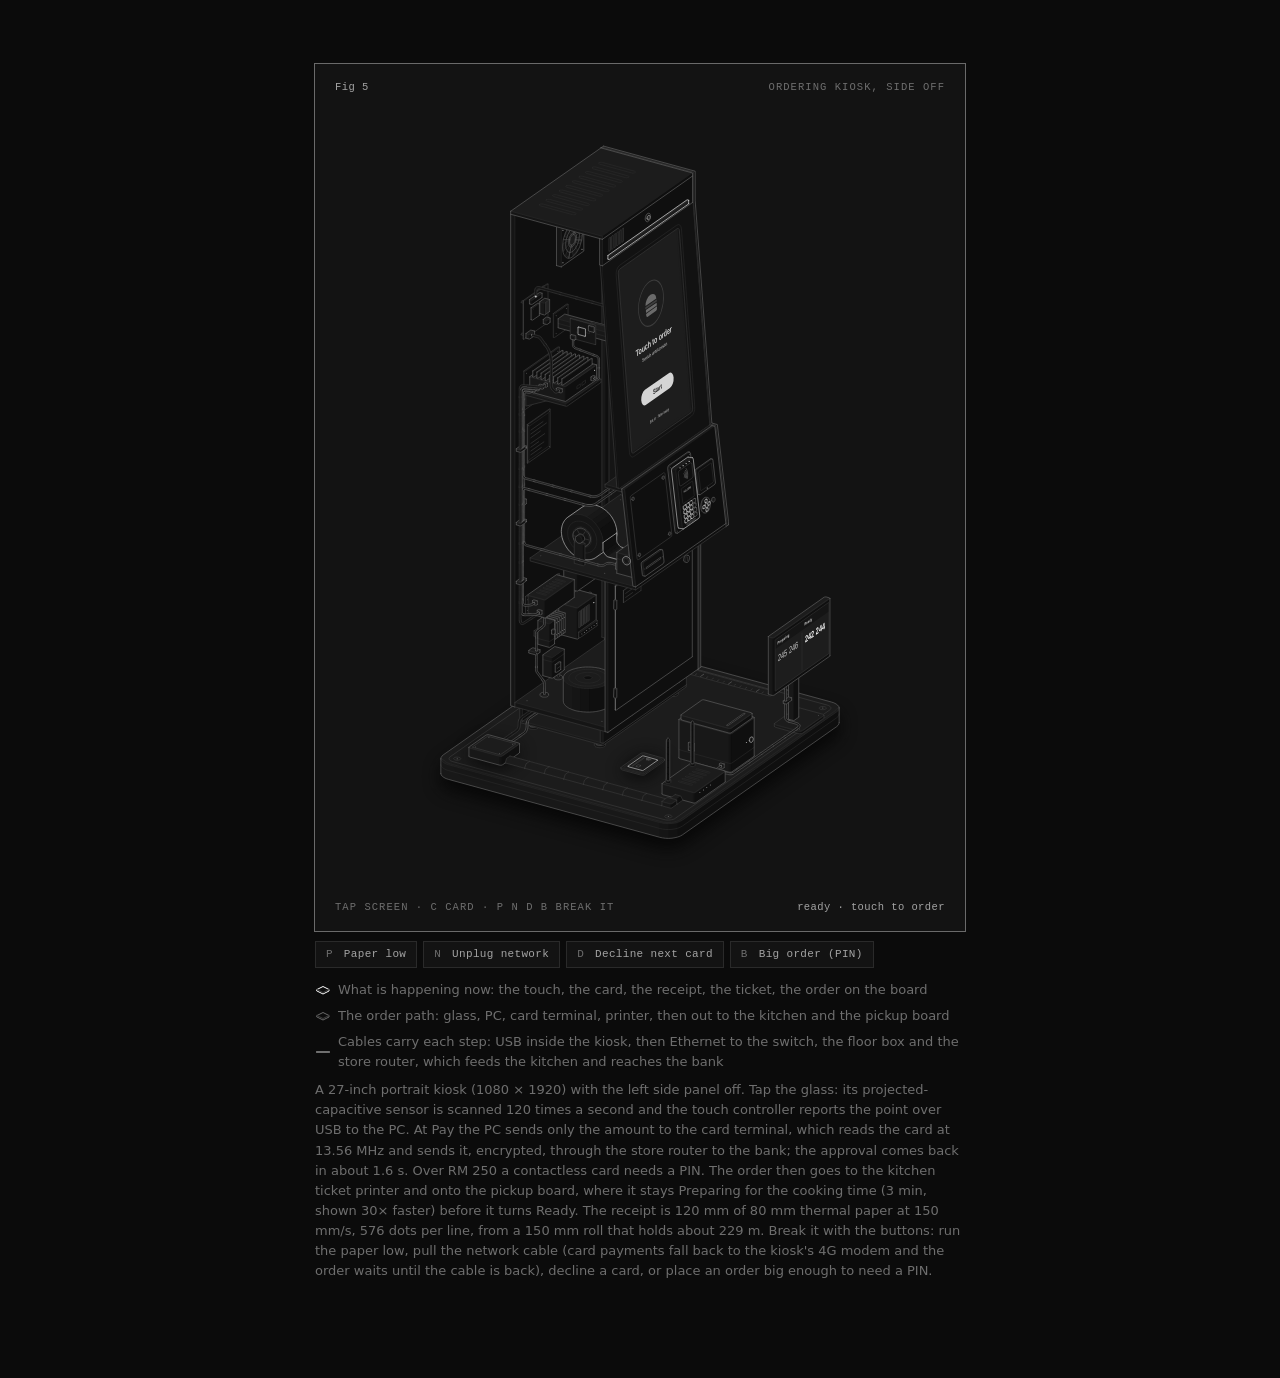
==== commit 85d59616: "Add the kitchen, pickup board and failure modes (v2) Co-Authored-By: Claude Opus 5.5 <noreply@anthro" ====
--- a/dark.html
+++ b/dark.html
@@ -164,7 +164,20 @@
 .ks-spin-fan{animation:ks-turn 1.4s linear infinite}
 @keyframes ks-turn{to{transform:rotate(360deg)}}
 @media (prefers-reduced-motion:reduce){.ks-spin-fan{animation:none}}
-</style><figure class="iso-figure"><div class="iso-plate"><div class="iso-plate-corners" aria-hidden="true"><span class="iso-plate-corner" data-corner="fig">Fig 5</span><span class="iso-plate-corner" data-corner="title">Ordering kiosk, side off</span><span class="iso-plate-corner" data-corner="hint">tap the screen · C card · esc</span><span class="iso-plate-corner" data-corner="readout" data-readout>ready · touch to order</span></div><div class="iso-stage ks-stage" tabindex="0" role="group" aria-label="Ordering kiosk. Tap the screen to order, press C or click the card to pay, Escape to cancel."><svg xmlns="http://www.w3.org/2000/svg" class="iso-svg" viewBox="0 0 600 760" role="img" aria-label="A self-service ordering kiosk on a bench with its left side panel off: a 27-inch portrait touchscreen with its touch controller and display board, a fanless PC on a bracket, a card terminal, receipt slot and QR scanner in the chin, a thermal printer with its paper roll on the shelf, and a power supply, breaker and network switch in the base. A bank card lies on a pad in front of it and a floor box feeds power and network."><path class="iso-halo" d="M112.2 654.2L112.4 652.7L113.2 651.4L114.7 650.1L270.1 541L272.1 539.9L274.5 539L277.3 538.3L280.4 537.8L283.6 537.7L286.8 537.7L289.9 538.1L292.8 538.7L480.1 590L482.7 590.9L484.8 592L486.4 593.2L487.4 594.5L487.8 596L487.8 610.8L487.6 612.2L486.8 613.5L485.3 614.8L329.9 723.9L327.9 725L325.5 725.9L322.7 726.6L319.6 727.1L316.4 727.3L313.2 727.2L310.1 726.8L307.2 726.2L119.9 674.9L117.3 674L115.2 672.9L113.6 671.7L112.6 670.4L112.2 669Z"/><g class="iso-solid"><path class="iso-fill" d="M278.9 568.7L279.5 567.6L280.6 566.6L282.2 565.7L284.2 565L286.5 564.5L289.1 564.2L291.6 564.2L294.2 564.5L296.5 565L298.5 565.7L300.1 566.6L301.3 567.6L301.8 568.7L301.8 569.8L301.8 572.2L301.3 573.3L300.2 574.3L298.6 575.2L296.5 575.9L294.2 576.4L291.7 576.7L289.1 576.7L286.6 576.4L284.3 575.9L282.2 575.2L280.6 574.3L279.5 573.3L278.9 572.2L278.9 571.1Z"/><path class="iso-shade" data-shade="0" d="M301.8 572.2L301.3 573.3L301.3 570.9L301.8 569.8ZM301.3 573.3L300.2 574.3L300.2 571.9L301.3 570.9ZM300.2 574.3L298.6 575.2L298.6 572.8L300.2 571.9ZM298.6 575.2L296.5 575.9L296.5 573.5L298.6 572.8Z"/><path class="iso-shade" data-shade="1" d="M296.5 575.9L294.2 576.4L294.2 574L296.5 573.5ZM294.2 576.4L291.7 576.7L291.7 574.3L294.2 574ZM291.7 576.7L289.1 576.7L289.1 574.3L291.7 574.3Z"/><path class="iso-shade" data-shade="2" d="M289.1 576.7L286.6 576.4L286.6 574L289.1 574.3ZM286.6 576.4L284.3 575.9L284.3 573.6L286.6 574Z"/><path class="iso-shade" data-shade="3" d="M284.3 575.9L282.2 575.2L282.2 572.8L284.3 573.6ZM282.2 575.2L280.6 574.3L280.6 572L282.2 572.8ZM280.6 574.3L279.5 573.3L279.5 570.9L280.6 572ZM279.5 573.3L278.9 572.2L278.9 569.8L279.5 570.9ZM278.9 572.2L278.9 571.1L278.9 568.7L278.9 569.8Z"/><path class="iso-top" d="M296.5 565L298.5 565.7L300.1 566.6L301.3 567.6L301.8 568.7L301.8 569.8L301.3 570.9L300.2 571.9L298.6 572.8L296.5 573.5L294.2 574L291.7 574.3L289.1 574.3L286.6 574L284.3 573.6L282.2 572.8L280.6 572L279.5 570.9L278.9 569.8L278.9 568.7L279.5 567.6L280.6 566.6L282.2 565.7L284.2 565L286.5 564.5L289.1 564.2L291.6 564.2L294.2 564.5Z"/><path class="iso-line iso-crease" data-tone="faint" d="M301.8 569.8L301.3 570.9L300.2 571.9L298.6 572.8L296.5 573.5L294.2 574L291.7 574.3L289.1 574.3L286.6 574L284.3 573.6L282.2 572.8L280.6 572L279.5 570.9L278.9 569.8L278.9 568.7"/><path class="iso-line iso-edge" data-tone="lo" d="M278.9 568.7L279.5 567.6L280.6 566.6L282.2 565.7L284.2 565L286.5 564.5L289.1 564.2L291.6 564.2L294.2 564.5L296.5 565L298.5 565.7L300.1 566.6L301.3 567.6L301.8 568.7L301.8 569.8M301.8 572.2L301.3 573.3L300.2 574.3L298.6 575.2L296.5 575.9L294.2 576.4L291.7 576.7L289.1 576.7L286.6 576.4L284.3 575.9L282.2 575.2L280.6 574.3L279.5 573.3L278.9 572.2L278.9 571.1M301.8 569.8L301.8 572.2M278.9 568.7L278.9 571.1"/></g><g class="iso-solid"><path class="iso-fill" d="M281.5 563.8L282 562.9L282.8 562.2L284.1 561.5L285.6 560.9L287.4 560.5L289.4 560.4L291.4 560.3L293.3 560.5L295.1 560.9L296.7 561.5L297.9 562.1L298.8 562.9L299.2 563.8L299.2 564.7L299.2 569.7L298.8 570.5L297.9 571.3L296.7 572L295.1 572.6L293.3 572.9L291.4 573.1L289.4 573.1L287.5 572.9L285.7 572.6L284.1 572L282.9 571.3L282 570.6L281.5 569.7L281.5 568.8Z"/><path class="iso-shade" data-shade="0" d="M299.2 569.7L298.8 570.5L298.8 565.5L299.2 564.7ZM298.8 570.5L297.9 571.3L297.9 566.3L298.8 565.5ZM297.9 571.3L296.7 572L296.7 567L297.9 566.3ZM296.7 572L295.1 572.6L295.1 567.5L296.7 567Z"/><path class="iso-shade" data-shade="1" d="M295.1 572.6L293.3 572.9L293.3 567.9L295.1 567.5ZM293.3 572.9L291.4 573.1L291.4 568.1L293.3 567.9ZM291.4 573.1L289.4 573.1L289.4 568.1L291.4 568.1Z"/><path class="iso-shade" data-shade="2" d="M289.4 573.1L287.5 572.9L287.5 567.9L289.4 568.1ZM287.5 572.9L285.7 572.6L285.7 567.5L287.5 567.9Z"/><path class="iso-shade" data-shade="3" d="M285.7 572.6L284.1 572L284.1 567L285.7 567.5ZM284.1 572L282.9 571.3L282.9 566.3L284.1 567ZM282.9 571.3L282 570.6L282 565.5L282.9 566.3ZM282 570.6L281.5 569.7L281.5 564.7L282 565.5ZM281.5 569.7L281.5 568.8L281.5 563.8L281.5 564.7Z"/><path class="iso-top" d="M295.1 560.9L296.7 561.5L297.9 562.1L298.8 562.9L299.2 563.8L299.2 564.7L298.8 565.5L297.9 566.3L296.7 567L295.1 567.5L293.3 567.9L291.4 568.1L289.4 568.1L287.5 567.9L285.7 567.5L284.1 567L282.9 566.3L282 565.5L281.5 564.7L281.5 563.8L282 562.9L282.8 562.2L284.1 561.5L285.6 560.9L287.4 560.5L289.4 560.4L291.4 560.3L293.3 560.5Z"/><path class="iso-line iso-crease" data-tone="faint" d="M299.2 564.7L298.8 565.5L297.9 566.3L296.7 567L295.1 567.5L293.3 567.9L291.4 568.1L289.4 568.1L287.5 567.9L285.7 567.5L284.1 567L282.9 566.3L282 565.5L281.5 564.7L281.5 563.8"/><path class="iso-line iso-edge" data-tone="mid" d="M281.5 563.8L282 562.9L282.8 562.2L284.1 561.5L285.6 560.9L287.4 560.5L289.4 560.4L291.4 560.3L293.3 560.5L295.1 560.9L296.7 561.5L297.9 562.1L298.8 562.9L299.2 563.8L299.2 564.7M299.2 569.7L298.8 570.5L297.9 571.3L296.7 572L295.1 572.6L293.3 572.9L291.4 573.1L289.4 573.1L287.5 572.9L285.7 572.6L284.1 572L282.9 571.3L282 570.6L281.5 569.7L281.5 568.8M299.2 564.7L299.2 569.7M281.5 563.8L281.5 568.8"/></g><g class="iso-solid"><path class="iso-fill" d="M432.6 610.8L433.2 609.7L434.3 608.7L435.9 607.8L438 607.1L440.3 606.6L442.8 606.4L445.4 606.3L447.9 606.6L450.2 607.1L452.3 607.8L453.9 608.7L455 609.7L455.6 610.8L455.6 611.9L455.6 614.3L455 615.4L453.9 616.4L452.3 617.3L450.3 618L448 618.5L445.4 618.8L442.9 618.8L440.3 618.5L438 618L436 617.3L434.4 616.4L433.2 615.4L432.7 614.3L432.6 613.2Z"/><path class="iso-shade" data-shade="0" d="M455.6 614.3L455 615.4L455 613L455.6 611.9ZM455 615.4L453.9 616.4L453.9 614.1L455 613ZM453.9 616.4L452.3 617.3L452.3 614.9L453.9 614.1ZM452.3 617.3L450.3 618L450.3 615.7L452.3 614.9Z"/><path class="iso-shade" data-shade="1" d="M450.3 618L448 618.5L448 616.1L450.3 615.7ZM448 618.5L445.4 618.8L445.4 616.4L448 616.1ZM445.4 618.8L442.9 618.8L442.9 616.4L445.4 616.4Z"/><path class="iso-shade" data-shade="2" d="M442.9 618.8L440.3 618.5L440.3 616.2L442.9 616.4ZM440.3 618.5L438 618L438 615.7L440.3 616.2Z"/><path class="iso-shade" data-shade="3" d="M438 618L436 617.3L436 615L438 615.7ZM436 617.3L434.4 616.4L434.4 614.1L436 615ZM434.4 616.4L433.2 615.4L433.2 613.1L434.4 614.1ZM433.2 615.4L432.7 614.3L432.7 612L433.2 613.1ZM432.7 614.3L432.6 613.2L432.6 610.8L432.7 612Z"/><path class="iso-top" d="M450.2 607.1L452.3 607.8L453.9 608.7L455 609.7L455.6 610.8L455.6 611.9L455 613L453.9 614.1L452.3 614.9L450.3 615.7L448 616.1L445.4 616.4L442.9 616.4L440.3 616.2L438 615.7L436 615L434.4 614.1L433.2 613.1L432.7 612L432.6 610.8L433.2 609.7L434.3 608.7L435.9 607.8L438 607.1L440.3 606.6L442.8 606.4L445.4 606.3L447.9 606.6Z"/><path class="iso-line iso-crease" data-tone="faint" d="M455.6 611.9L455 613L453.9 614.1L452.3 614.9L450.3 615.7L448 616.1L445.4 616.4L442.9 616.4L440.3 616.2L438 615.7L436 615L434.4 614.1L433.2 613.1L432.7 612L432.6 610.8"/><path class="iso-line iso-edge" data-tone="lo" d="M432.6 610.8L433.2 609.7L434.3 608.7L435.9 607.8L438 607.1L440.3 606.6L442.8 606.4L445.4 606.3L447.9 606.6L450.2 607.1L452.3 607.8L453.9 608.7L455 609.7L455.6 610.8L455.6 611.9M455.6 614.3L455 615.4L453.9 616.4L452.3 617.3L450.3 618L448 618.5L445.4 618.8L442.9 618.8L440.3 618.5L438 618L436 617.3L434.4 616.4L433.2 615.4L432.7 614.3L432.6 613.2M455.6 611.9L455.6 614.3M432.6 610.8L432.6 613.2"/></g><g class="iso-solid"><path class="iso-fill" d="M435.3 605.9L435.7 605.1L436.6 604.3L437.8 603.6L439.4 603L441.2 602.7L443.1 602.5L445.1 602.5L447 602.7L448.8 603L450.4 603.6L451.6 604.3L452.5 605L453 605.9L453 606.8L453 611.8L452.5 612.7L451.7 613.4L450.4 614.1L448.9 614.7L447.1 615.1L445.1 615.3L443.1 615.3L441.2 615.1L439.4 614.7L437.8 614.1L436.6 613.5L435.7 612.7L435.3 611.8L435.3 610.9Z"/><path class="iso-shade" data-shade="0" d="M453 611.8L452.5 612.7L452.5 607.6L453 606.8ZM452.5 612.7L451.7 613.4L451.7 608.4L452.5 607.6ZM451.7 613.4L450.4 614.1L450.4 609.1L451.7 608.4ZM450.4 614.1L448.9 614.7L448.9 609.6L450.4 609.1Z"/><path class="iso-shade" data-shade="1" d="M448.9 614.7L447.1 615.1L447.1 610L448.9 609.6ZM447.1 615.1L445.1 615.3L445.1 610.2L447.1 610ZM445.1 615.3L443.1 615.3L443.1 610.2L445.1 610.2Z"/><path class="iso-shade" data-shade="2" d="M443.1 615.3L441.2 615.1L441.2 610L443.1 610.2ZM441.2 615.1L439.4 614.7L439.4 609.6L441.2 610Z"/><path class="iso-shade" data-shade="3" d="M439.4 614.7L437.8 614.1L437.8 609.1L439.4 609.6ZM437.8 614.1L436.6 613.5L436.6 608.4L437.8 609.1ZM436.6 613.5L435.7 612.7L435.7 607.6L436.6 608.4ZM435.7 612.7L435.3 611.8L435.3 606.8L435.7 607.6ZM435.3 611.8L435.3 610.9L435.3 605.9L435.3 606.8Z"/><path class="iso-top" d="M448.8 603L450.4 603.6L451.6 604.3L452.5 605L453 605.9L453 606.8L452.5 607.6L451.7 608.4L450.4 609.1L448.9 609.6L447.1 610L445.1 610.2L443.1 610.2L441.2 610L439.4 609.6L437.8 609.1L436.6 608.4L435.7 607.6L435.3 606.8L435.3 605.9L435.7 605.1L436.6 604.3L437.8 603.6L439.4 603L441.2 602.7L443.1 602.5L445.1 602.5L447 602.7Z"/><path class="iso-line iso-crease" data-tone="faint" d="M453 606.8L452.5 607.6L451.7 608.4L450.4 609.1L448.9 609.6L447.1 610L445.1 610.2L443.1 610.2L441.2 610L439.4 609.6L437.8 609.1L436.6 608.4L435.7 607.6L435.3 606.8L435.3 605.9"/><path class="iso-line iso-edge" data-tone="mid" d="M435.3 605.9L435.7 605.1L436.6 604.3L437.8 603.6L439.4 603L441.2 602.7L443.1 602.5L445.1 602.5L447 602.7L448.8 603L450.4 603.6L451.6 604.3L452.5 605L453 605.9L453 606.8M453 611.8L452.5 612.7L451.7 613.4L450.4 614.1L448.9 614.7L447.1 615.1L445.1 615.3L443.1 615.3L441.2 615.1L439.4 614.7L437.8 614.1L436.6 613.5L435.7 612.7L435.3 611.8L435.3 610.9M453 606.8L453 611.8M435.3 605.9L435.3 610.9"/></g><g class="iso-solid"><path class="iso-fill" d="M144.4 663.1L145 662L146.1 660.9L147.7 660L149.7 659.3L152 658.8L154.6 658.6L157.1 658.6L159.7 658.8L162 659.3L164 660L165.6 660.9L166.8 661.9L167.3 663L167.4 664.2L167.4 666.5L166.8 667.6L165.7 668.7L164.1 669.6L162 670.3L159.7 670.8L157.2 671L154.6 671L152.1 670.8L149.8 670.3L147.7 669.6L146.1 668.7L145 667.7L144.4 666.6L144.4 665.4Z"/><path class="iso-shade" data-shade="0" d="M167.4 666.5L166.8 667.6L166.8 665.3L167.4 664.2ZM166.8 667.6L165.7 668.7L165.7 666.3L166.8 665.3ZM165.7 668.7L164.1 669.6L164.1 667.2L165.7 666.3ZM164.1 669.6L162 670.3L162 667.9L164.1 667.2Z"/><path class="iso-shade" data-shade="1" d="M162 670.3L159.7 670.8L159.7 668.4L162 667.9ZM159.7 670.8L157.2 671L157.2 668.6L159.7 668.4ZM157.2 671L154.6 671L154.6 668.6L157.2 668.6Z"/><path class="iso-shade" data-shade="2" d="M154.6 671L152.1 670.8L152.1 668.4L154.6 668.6ZM152.1 670.8L149.8 670.3L149.8 667.9L152.1 668.4Z"/><path class="iso-shade" data-shade="3" d="M149.8 670.3L147.7 669.6L147.7 667.2L149.8 667.9ZM147.7 669.6L146.1 668.7L146.1 666.3L147.7 667.2ZM146.1 668.7L145 667.7L145 665.3L146.1 666.3ZM145 667.7L144.4 666.6L144.4 664.2L145 665.3ZM144.4 666.6L144.4 665.4L144.4 663.1L144.4 664.2Z"/><path class="iso-top" d="M162 659.3L164 660L165.6 660.9L166.8 661.9L167.3 663L167.4 664.2L166.8 665.3L165.7 666.3L164.1 667.2L162 667.9L159.7 668.4L157.2 668.6L154.6 668.6L152.1 668.4L149.8 667.9L147.7 667.2L146.1 666.3L145 665.3L144.4 664.2L144.4 663.1L145 662L146.1 660.9L147.7 660L149.7 659.3L152 658.8L154.6 658.6L157.1 658.6L159.7 658.8Z"/><path class="iso-line iso-crease" data-tone="faint" d="M167.4 664.2L166.8 665.3L165.7 666.3L164.1 667.2L162 667.9L159.7 668.4L157.2 668.6L154.6 668.6L152.1 668.4L149.8 667.9L147.7 667.2L146.1 666.3L145 665.3L144.4 664.2L144.4 663.1"/><path class="iso-line iso-edge" data-tone="lo" d="M144.4 663.1L145 662L146.1 660.9L147.7 660L149.7 659.3L152 658.8L154.6 658.6L157.1 658.6L159.7 658.8L162 659.3L164 660L165.6 660.9L166.8 661.9L167.3 663L167.4 664.2M167.4 666.5L166.8 667.6L165.7 668.7L164.1 669.6L162 670.3L159.7 670.8L157.2 671L154.6 671L152.1 670.8L149.8 670.3L147.7 669.6L146.1 668.7L145 667.7L144.4 666.6L144.4 665.4M167.4 664.2L167.4 666.5M144.4 663.1L144.4 665.4"/></g><g class="iso-solid"><path class="iso-fill" d="M147 658.2L147.5 657.3L148.3 656.5L149.6 655.8L151.1 655.3L152.9 654.9L154.9 654.7L156.9 654.7L158.8 654.9L160.6 655.3L162.2 655.8L163.4 656.5L164.3 657.3L164.7 658.1L164.7 659L164.7 664L164.3 664.9L163.4 665.7L162.2 666.4L160.6 666.9L158.8 667.3L156.9 667.5L154.9 667.5L153 667.3L151.2 666.9L149.6 666.4L148.4 665.7L147.5 664.9L147 664.1L147 663.2Z"/><path class="iso-shade" data-shade="0" d="M164.7 664L164.3 664.9L164.3 659.9L164.7 659ZM164.3 664.9L163.4 665.7L163.4 660.6L164.3 659.9ZM163.4 665.7L162.2 666.4L162.2 661.3L163.4 660.6ZM162.2 666.4L160.6 666.9L160.6 661.9L162.2 661.3Z"/><path class="iso-shade" data-shade="1" d="M160.6 666.9L158.8 667.3L158.8 662.3L160.6 661.9ZM158.8 667.3L156.9 667.5L156.9 662.5L158.8 662.3ZM156.9 667.5L154.9 667.5L154.9 662.5L156.9 662.5Z"/><path class="iso-shade" data-shade="2" d="M154.9 667.5L153 667.3L153 662.3L154.9 662.5ZM153 667.3L151.2 666.9L151.2 661.9L153 662.3Z"/><path class="iso-shade" data-shade="3" d="M151.2 666.9L149.6 666.4L149.6 661.3L151.2 661.9ZM149.6 666.4L148.4 665.7L148.4 660.7L149.6 661.3ZM148.4 665.7L147.5 664.9L147.5 659.9L148.4 660.7ZM147.5 664.9L147 664.1L147 659L147.5 659.9ZM147 664.1L147 663.2L147 658.2L147 659Z"/><path class="iso-top" d="M160.6 655.3L162.2 655.8L163.4 656.5L164.3 657.3L164.7 658.1L164.7 659L164.3 659.9L163.4 660.6L162.2 661.3L160.6 661.9L158.8 662.3L156.9 662.5L154.9 662.5L153 662.3L151.2 661.9L149.6 661.3L148.4 660.7L147.5 659.9L147 659L147 658.2L147.5 657.3L148.3 656.5L149.6 655.8L151.1 655.3L152.9 654.9L154.9 654.7L156.9 654.7L158.8 654.9Z"/><path class="iso-line iso-crease" data-tone="faint" d="M164.7 659L164.3 659.9L163.4 660.6L162.2 661.3L160.6 661.9L158.8 662.3L156.9 662.5L154.9 662.5L153 662.3L151.2 661.9L149.6 661.3L148.4 660.7L147.5 659.9L147 659L147 658.2"/><path class="iso-line iso-edge" data-tone="mid" d="M147 658.2L147.5 657.3L148.3 656.5L149.6 655.8L151.1 655.3L152.9 654.9L154.9 654.7L156.9 654.7L158.8 654.9L160.6 655.3L162.2 655.8L163.4 656.5L164.3 657.3L164.7 658.1L164.7 659M164.7 664L164.3 664.9L163.4 665.7L162.2 666.4L160.6 666.9L158.8 667.3L156.9 667.5L154.9 667.5L153 667.3L151.2 666.9L149.6 666.4L148.4 665.7L147.5 664.9L147 664.1L147 663.2M164.7 659L164.7 664M147 658.2L147 663.2"/></g><g class="iso-solid"><path class="iso-fill" d="M298.2 705.2L298.7 704.1L299.8 703L301.4 702.2L303.5 701.5L305.8 701L308.3 700.7L310.9 700.7L313.4 701L315.7 701.4L317.8 702.1L319.4 703L320.5 704L321.1 705.1L321.1 706.3L321.1 708.7L320.5 709.8L319.4 710.8L317.8 711.7L315.8 712.4L313.5 712.9L310.9 713.1L308.4 713.1L305.8 712.9L303.5 712.4L301.5 711.7L299.9 710.8L298.7 709.8L298.2 708.7L298.2 707.5Z"/><path class="iso-shade" data-shade="0" d="M321.1 708.7L320.5 709.8L320.5 707.4L321.1 706.3ZM320.5 709.8L319.4 710.8L319.4 708.4L320.5 707.4ZM319.4 710.8L317.8 711.7L317.8 709.3L319.4 708.4ZM317.8 711.7L315.8 712.4L315.8 710L317.8 709.3Z"/><path class="iso-shade" data-shade="1" d="M315.8 712.4L313.5 712.9L313.5 710.5L315.8 710ZM313.5 712.9L310.9 713.1L310.9 710.8L313.5 710.5ZM310.9 713.1L308.4 713.1L308.4 710.8L310.9 710.8Z"/><path class="iso-shade" data-shade="2" d="M308.4 713.1L305.8 712.9L305.8 710.5L308.4 710.8ZM305.8 712.9L303.5 712.4L303.5 710L305.8 710.5Z"/><path class="iso-shade" data-shade="3" d="M303.5 712.4L301.5 711.7L301.5 709.3L303.5 710ZM301.5 711.7L299.9 710.8L299.9 708.4L301.5 709.3ZM299.9 710.8L298.7 709.8L298.7 707.4L299.9 708.4ZM298.7 709.8L298.2 708.7L298.2 706.3L298.7 707.4ZM298.2 708.7L298.2 707.5L298.2 705.2L298.2 706.3Z"/><path class="iso-top" d="M315.7 701.4L317.8 702.1L319.4 703L320.5 704L321.1 705.1L321.1 706.3L320.5 707.4L319.4 708.4L317.8 709.3L315.8 710L313.5 710.5L310.9 710.8L308.4 710.8L305.8 710.5L303.5 710L301.5 709.3L299.9 708.4L298.7 707.4L298.2 706.3L298.2 705.2L298.7 704.1L299.8 703L301.4 702.2L303.5 701.5L305.8 701L308.3 700.7L310.9 700.7L313.4 701Z"/><path class="iso-line iso-crease" data-tone="faint" d="M321.1 706.3L320.5 707.4L319.4 708.4L317.8 709.3L315.8 710L313.5 710.5L310.9 710.8L308.4 710.8L305.8 710.5L303.5 710L301.5 709.3L299.9 708.4L298.7 707.4L298.2 706.3L298.2 705.2"/><path class="iso-line iso-edge" data-tone="lo" d="M298.2 705.2L298.7 704.1L299.8 703L301.4 702.2L303.5 701.5L305.8 701L308.3 700.7L310.9 700.7L313.4 701L315.7 701.4L317.8 702.1L319.4 703L320.5 704L321.1 705.1L321.1 706.3M321.1 708.7L320.5 709.8L319.4 710.8L317.8 711.7L315.8 712.4L313.5 712.9L310.9 713.1L308.4 713.1L305.8 712.9L303.5 712.4L301.5 711.7L299.9 710.8L298.7 709.8L298.2 708.7L298.2 707.5M321.1 706.3L321.1 708.7M298.2 705.2L298.2 707.5"/></g><g class="iso-solid"><path class="iso-fill" d="M300.8 700.3L301.2 699.4L302.1 698.6L303.3 697.9L304.9 697.4L306.7 697L308.6 696.8L310.6 696.8L312.5 697L314.3 697.4L315.9 697.9L317.1 698.6L318 699.4L318.5 700.2L318.5 701.1L318.5 706.2L318 707L317.2 707.8L315.9 708.5L314.4 709L312.6 709.4L310.6 709.6L308.6 709.6L306.7 709.4L304.9 709L303.3 708.5L302.1 707.8L301.2 707L300.8 706.2L300.8 705.3Z"/><path class="iso-shade" data-shade="0" d="M318.5 706.2L318 707L318 702L318.5 701.1ZM318 707L317.2 707.8L317.2 702.8L318 702ZM317.2 707.8L315.9 708.5L315.9 703.4L317.2 702.8ZM315.9 708.5L314.4 709L314.4 704L315.9 703.4Z"/><path class="iso-shade" data-shade="1" d="M314.4 709L312.6 709.4L312.6 704.4L314.4 704ZM312.6 709.4L310.6 709.6L310.6 704.6L312.6 704.4ZM310.6 709.6L308.6 709.6L308.6 704.6L310.6 704.6Z"/><path class="iso-shade" data-shade="2" d="M308.6 709.6L306.7 709.4L306.7 704.4L308.6 704.6ZM306.7 709.4L304.9 709L304.9 704L306.7 704.4Z"/><path class="iso-shade" data-shade="3" d="M304.9 709L303.3 708.5L303.3 703.5L304.9 704ZM303.3 708.5L302.1 707.8L302.1 702.8L303.3 703.5ZM302.1 707.8L301.2 707L301.2 702L302.1 702.8ZM301.2 707L300.8 706.2L300.8 701.1L301.2 702ZM300.8 706.2L300.8 705.3L300.8 700.3L300.8 701.1Z"/><path class="iso-top" d="M314.3 697.4L315.9 697.9L317.1 698.6L318 699.4L318.5 700.2L318.5 701.1L318 702L317.2 702.8L315.9 703.4L314.4 704L312.6 704.4L310.6 704.6L308.6 704.6L306.7 704.4L304.9 704L303.3 703.5L302.1 702.8L301.2 702L300.8 701.1L300.8 700.3L301.2 699.4L302.1 698.6L303.3 697.9L304.9 697.4L306.7 697L308.6 696.8L310.6 696.8L312.5 697Z"/><path class="iso-line iso-crease" data-tone="faint" d="M318.5 701.1L318 702L317.2 702.8L315.9 703.4L314.4 704L312.6 704.4L310.6 704.6L308.6 704.6L306.7 704.4L304.9 704L303.3 703.5L302.1 702.8L301.2 702L300.8 701.1L300.8 700.3"/><path class="iso-line iso-edge" data-tone="mid" d="M300.8 700.3L301.2 699.4L302.1 698.6L303.3 697.9L304.9 697.4L306.7 697L308.6 696.8L310.6 696.8L312.5 697L314.3 697.4L315.9 697.9L317.1 698.6L318 699.4L318.5 700.2L318.5 701.1M318.5 706.2L318 707L317.2 707.8L315.9 708.5L314.4 709L312.6 709.4L310.6 709.6L308.6 709.6L306.7 709.4L304.9 709L303.3 708.5L302.1 707.8L301.2 707L300.8 706.2L300.8 705.3M318.5 701.1L318.5 706.2M300.8 700.3L300.8 705.3"/></g><g class="iso-solid"><path class="iso-fill" d="M112.2 646.7L112.4 645.3L113.2 644L114.7 642.7L270.1 533.6L272.1 532.5L274.5 531.6L277.3 530.9L280.4 530.4L283.6 530.2L286.8 530.3L289.9 530.7L292.8 531.3L480.1 582.6L482.7 583.5L484.8 584.6L486.4 585.8L487.4 587.1L487.8 588.5L487.8 603.4L487.6 604.8L486.8 606.1L485.3 607.4L329.9 716.5L327.9 717.6L325.5 718.5L322.7 719.2L319.6 719.7L316.4 719.9L313.2 719.8L310.1 719.4L307.2 718.8L119.9 667.5L117.3 666.6L115.2 665.5L113.6 664.3L112.6 663L112.2 661.6Z"/><path class="iso-shade" data-shade="0" d="M487.8 603.4L487.6 604.8L487.6 590L487.8 588.5ZM487.6 604.8L486.8 606.1L486.8 591.3L487.6 590ZM486.8 606.1L485.3 607.4L485.3 592.6L486.8 591.3ZM485.3 607.4L329.9 716.5L329.9 701.7L485.3 592.6ZM329.9 716.5L327.9 717.6L327.9 702.8L329.9 701.7ZM327.9 717.6L325.5 718.5L325.5 703.7L327.9 702.8Z"/><path class="iso-shade" data-shade="1" d="M325.5 718.5L322.7 719.2L322.7 704.4L325.5 703.7ZM322.7 719.2L319.6 719.7L319.6 704.9L322.7 704.4ZM319.6 719.7L316.4 719.9L316.4 705L319.6 704.9Z"/><path class="iso-shade" data-shade="2" d="M316.4 719.9L313.2 719.8L313.2 705L316.4 705ZM313.2 719.8L310.1 719.4L310.1 704.6L313.2 705ZM310.1 719.4L307.2 718.8L307.2 704L310.1 704.6Z"/><path class="iso-shade" data-shade="3" d="M307.2 718.8L119.9 667.5L119.9 652.7L307.2 704ZM119.9 667.5L117.3 666.6L117.3 651.8L119.9 652.7ZM117.3 666.6L115.2 665.5L115.2 650.7L117.3 651.8ZM115.2 665.5L113.6 664.3L113.6 649.5L115.2 650.7ZM113.6 664.3L112.6 663L112.6 648.1L113.6 649.5ZM112.6 663L112.2 661.6L112.2 646.7L112.6 648.1Z"/><path class="iso-top" d="M270.1 533.6L272.1 532.5L274.5 531.6L277.3 530.9L280.4 530.4L283.6 530.2L286.8 530.3L289.9 530.7L292.8 531.3L480.1 582.6L482.7 583.5L484.8 584.6L486.4 585.8L487.4 587.1L487.8 588.5L487.6 590L486.8 591.3L485.3 592.6L329.9 701.7L327.9 702.8L325.5 703.7L322.7 704.4L319.6 704.9L316.4 705L313.2 705L310.1 704.6L307.2 704L119.9 652.7L117.3 651.8L115.2 650.7L113.6 649.5L112.6 648.1L112.2 646.7L112.4 645.3L113.2 644L114.7 642.7Z"/><path class="iso-line iso-crease" data-tone="faint" d="M487.8 588.5L487.6 590L486.8 591.3L485.3 592.6L329.9 701.7L327.9 702.8L325.5 703.7L322.7 704.4L319.6 704.9L316.4 705L313.2 705L310.1 704.6L307.2 704L119.9 652.7L117.3 651.8L115.2 650.7L113.6 649.5L112.6 648.1L112.2 646.7"/><path class="iso-line iso-bevel" data-tone="faint" d="M487.8 588.5L485 589.8L484.3 590.9L483 592L327.7 701L326 702L324 702.8L321.6 703.4L319 703.7L316.3 703.9L313.6 703.8L311 703.5L308.5 702.9L121.4 651.7L119.1 650.9L117.4 650L116 649L115.1 647.9L112.2 646.7"/><path class="iso-line" data-tone="faint" d="M487.8 594.5L487.6 595.9L486.8 597.3L485.3 598.5L329.9 707.6L327.9 708.7L325.5 709.6L322.7 710.3L319.6 710.8L316.4 711L313.2 710.9L310.1 710.5L307.2 709.9L119.9 658.6L117.3 657.7L115.2 656.6L113.6 655.4L112.6 654.1L112.2 652.7"/><path class="iso-line iso-edge" data-tone="mid" d="M112.2 646.7L112.4 645.3L113.2 644L114.7 642.7L270.1 533.6L272.1 532.5L274.5 531.6L277.3 530.9L280.4 530.4L283.6 530.2L286.8 530.3L289.9 530.7L292.8 531.3L480.1 582.6L482.7 583.5L484.8 584.6L486.4 585.8L487.4 587.1L487.8 588.5M487.8 603.4L487.6 604.8L486.8 606.1L485.3 607.4L329.9 716.5L327.9 717.6L325.5 718.5L322.7 719.2L319.6 719.7L316.4 719.9L313.2 719.8L310.1 719.4L307.2 718.8L119.9 667.5L117.3 666.6L115.2 665.5L113.6 664.3L112.6 663L112.2 661.6M487.8 588.5L487.8 603.4M112.2 646.7L112.2 661.6"/></g><path class="iso-line" data-tone="lo" d="M277.1 535.6L278.1 535L279.3 534.5L280.7 534.2L282.2 533.9L283.8 533.9L285.4 533.9L287 534.1L288.5 534.4L475.7 585.7L477 586.1L478.1 586.7L478.9 587.3L479.4 588L479.6 588.7L479.5 589.4L479.1 590L478.4 590.7L322.9 699.7L321.9 700.3L320.7 700.8L319.3 701.1L317.8 701.3L316.2 701.4L314.6 701.4L313 701.2L311.5 700.9L124.3 649.6L123 649.2L121.9 648.6L121.1 648L120.6 647.3L120.4 646.6L120.5 645.9L120.9 645.2L121.6 644.6Z"/><path class="iso-line" data-tone="lo" d="M130.6 645.2L131.6 645.6L132.2 646.2L132.2 646.8L131.7 647.4L130.7 647.8L129.4 648.1L128 648.1L126.7 647.9L125.7 647.4L125.1 646.9L125.1 646.3L125.6 645.7L126.5 645.2L127.8 645L129.2 645ZM286 536.1L287 536.5L287.6 537.1L287.7 537.7L287.2 538.3L286.2 538.8L284.9 539L283.5 539L282.2 538.8L281.1 538.4L280.6 537.8L280.5 537.2L281 536.6L282 536.2L283.3 535.9L284.7 535.9ZM317.8 696.5L318.9 696.9L319.4 697.5L319.5 698.1L319 698.7L318 699.1L316.7 699.4L315.3 699.4L314 699.2L313 698.7L312.4 698.2L312.3 697.6L312.8 697L313.8 696.5L315.1 696.3L316.5 696.3ZM473.3 587.4L474.3 587.8L474.9 588.4L474.9 589L474.4 589.6L473.5 590.1L472.2 590.3L470.8 590.3L469.4 590.1L468.4 589.7L467.8 589.1L467.8 588.5L468.3 587.9L469.3 587.5L470.6 587.2L472 587.2Z"/><g class="iso-dots" data-tone="mid"><circle cx="128.6" cy="646.5" r="0.5"/><circle cx="284.1" cy="537.5" r="0.5"/><circle cx="315.9" cy="697.8" r="0.5"/><circle cx="471.4" cy="588.8" r="0.5"/></g><g class="iso-solid"><path class="iso-fill" d="M287.7 539.7L287.9 539.3L291.4 536.9L292 536.6L292.9 536.5L293.7 536.7L467 584.1L467.6 584.4L467.8 584.8L467.8 585.7L467.5 586L464 588.5L463.4 588.7L462.6 588.8L461.8 588.7L288.5 541.2L287.9 540.9L287.7 540.6Z"/><path class="iso-shade" data-shade="0" d="M467.8 585.7L467.5 586L467.5 585.1L467.8 584.8ZM467.5 586L464 588.5L464 587.6L467.5 585.1ZM464 588.5L463.4 588.7L463.4 587.8L464 587.6Z"/><path class="iso-shade" data-shade="1" d="M463.4 588.7L462.6 588.8L462.6 587.9L463.4 587.8Z"/><path class="iso-shade" data-shade="2" d="M462.6 588.8L461.8 588.7L461.8 587.8L462.6 587.9Z"/><path class="iso-shade" data-shade="3" d="M461.8 588.7L288.5 541.2L288.5 540.3L461.8 587.8ZM288.5 541.2L287.9 540.9L287.9 540.1L288.5 540.3ZM287.9 540.9L287.7 540.6L287.7 539.7L287.9 540.1Z"/><path class="iso-top" d="M291.4 536.9L292 536.6L292.9 536.5L293.7 536.7L467 584.1L467.6 584.4L467.8 584.8L467.5 585.1L464 587.6L463.4 587.8L462.6 587.9L461.8 587.8L288.5 540.3L287.9 540.1L287.7 539.7L287.9 539.3Z"/><path class="iso-line iso-edge" data-tone="lo" d="M287.7 539.7L287.9 539.3L291.4 536.9L292 536.6L292.9 536.5L293.7 536.7L467 584.1L467.6 584.4L467.8 584.8M467.8 585.7L467.5 586L464 588.5L463.4 588.7L462.6 588.8L461.8 588.7L288.5 541.2L287.9 540.9L287.7 540.6M467.8 584.8L467.8 585.7M287.7 539.7L287.7 540.6"/></g><path class="iso-line" data-tone="lo" d="M295.4 542.2L297 541.1M301 543.8L302.6 542.7M306.6 545.3L308.2 544.2M312.2 546.8L313.8 545.7M323.4 549.9L325 548.8M329 551.4L330.6 550.3M334.6 553L336.1 551.9M340.2 554.5L341.7 553.4M351.3 557.6L352.9 556.5M356.9 559.1L358.5 558M362.5 560.6L364.1 559.5M368.1 562.2L369.7 561M379.3 565.2L380.9 564.1M384.9 566.7L386.5 565.6M390.5 568.3L392.1 567.2M396.1 569.8L397.6 568.7M407.3 572.9L408.8 571.8M412.8 574.4L414.4 573.3M418.4 575.9L420 574.8M424 577.5L425.6 576.4M435.2 580.5L436.8 579.4M440.8 582.1L442.4 581M446.4 583.6L448 582.5M452 585.1L453.5 584"/><path class="iso-line" data-tone="mid" d="M317.8 548.4L320.8 546.3M345.8 556L348.7 553.9M373.7 563.7L376.7 561.6M401.7 571.3L404.6 569.3M429.6 579L432.6 576.9M457.6 586.7L460.5 584.6"/><g class="iso-solid"><path class="iso-fill" d="M420.4 607.2L420.7 606.8L444.8 589.9L445.6 589.5L446.6 589.4L447.5 589.6L462.4 593.6L463.1 594L463.3 594.4L463.3 595.6L463 596L438.9 612.9L438.1 613.2L437.1 613.3L436.2 613.2L421.3 609.1L420.6 608.8L420.4 608.4Z"/><path class="iso-shade" data-shade="0" d="M463.3 595.6L463 596L463 594.8L463.3 594.4ZM463 596L438.9 612.9L438.9 611.7L463 594.8ZM438.9 612.9L438.1 613.2L438.1 612L438.9 611.7Z"/><path class="iso-shade" data-shade="1" d="M438.1 613.2L437.1 613.3L437.1 612.1L438.1 612Z"/><path class="iso-shade" data-shade="2" d="M437.1 613.3L436.2 613.2L436.2 612L437.1 612.1Z"/><path class="iso-shade" data-shade="3" d="M436.2 613.2L421.3 609.1L421.3 608L436.2 612ZM421.3 609.1L420.6 608.8L420.6 607.6L421.3 608ZM420.6 608.8L420.4 608.4L420.4 607.2L420.6 607.6Z"/><path class="iso-top" d="M444.8 589.9L445.6 589.5L446.6 589.4L447.5 589.6L462.4 593.6L463.1 594L463.3 594.4L463 594.8L438.9 611.7L438.1 612L437.1 612.1L436.2 612L421.3 608L420.6 607.6L420.4 607.2L420.7 606.8Z"/><path class="iso-line iso-edge" data-tone="lo" d="M420.4 607.2L420.7 606.8L444.8 589.9L445.6 589.5L446.6 589.4L447.5 589.6L462.4 593.6L463.1 594L463.3 594.4M463.3 595.6L463 596L438.9 612.9L438.1 613.2L437.1 613.3L436.2 613.2L421.3 609.1L420.6 608.8L420.4 608.4M463.3 594.4L463.3 595.6M420.4 607.2L420.4 608.4"/></g><path class="iso-line" data-tone="faint" d="M446.6 590.5L460.9 594.4L437.1 611.1L422.8 607.2Z"/><path class="iso-line" data-tone="lo" data-free="" d="M427.9 606.3L445.4 594.1M432.1 607.5L444.3 598.9M436.3 608.6L451.1 598.2"/><g class="iso-dots" data-tone="mid"><circle cx="446.9" cy="591.6" r="0.45"/><circle cx="458.4" cy="594.8" r="0.45"/></g><path class="iso-halo" d="M376.2 621.8L376.2 621.5L376.4 621.2L376.7 621L395.9 607.5L396.3 607.3L396.8 607.1L397.3 607L398 606.9L398.6 606.8L399.2 606.8L399.9 606.9L400.4 607L418.6 612L419.1 612.2L419.6 612.4L419.9 612.7L420.1 612.9L420.2 613.2L420.2 614.7L420.1 615L420 615.2L419.7 615.5L400.5 629L400.1 629.2L399.6 629.4L399 629.5L398.4 629.6L397.8 629.7L397.1 629.6L396.5 629.6L395.9 629.4L377.7 624.5L377.2 624.3L376.8 624.1L376.5 623.8L376.3 623.6L376.2 623.3Z"/><g class="iso-solid"><path class="iso-fill" d="M376.2 621.8L376.7 621.3L395.9 607.8L396.8 607.4L398 607.2L399.2 607.1L400.4 607.3L418.6 612.3L419.6 612.7L420.1 613.2L420.1 613.8L420.1 615L419.7 615.5L400.5 629L399.6 629.4L398.4 629.6L397.1 629.6L395.9 629.4L377.7 624.5L376.8 624.1L376.3 623.6L376.2 623Z"/><path class="iso-shade" data-shade="0" d="M420.1 615L419.7 615.5L419.7 614.3L420.1 613.8ZM419.7 615.5L400.5 629L400.5 627.8L419.7 614.3ZM400.5 629L399.6 629.4L399.6 628.2L400.5 627.8Z"/><path class="iso-shade" data-shade="1" d="M399.6 629.4L398.4 629.6L398.4 628.4L399.6 628.2ZM398.4 629.6L397.1 629.6L397.1 628.5L398.4 628.4Z"/><path class="iso-shade" data-shade="2" d="M397.1 629.6L395.9 629.4L395.9 628.3L397.1 628.5Z"/><path class="iso-shade" data-shade="3" d="M395.9 629.4L377.7 624.5L377.7 623.3L395.9 628.3ZM377.7 624.5L376.8 624.1L376.8 622.9L377.7 623.3ZM376.8 624.1L376.3 623.6L376.3 622.4L376.8 622.9ZM376.3 623.6L376.2 623L376.2 621.8L376.3 622.4Z"/><path class="iso-top" d="M395.9 607.8L396.8 607.4L398 607.2L399.2 607.1L400.4 607.3L418.6 612.3L419.6 612.7L420.1 613.2L420.1 613.8L419.7 614.3L400.5 627.8L399.6 628.2L398.4 628.4L397.1 628.5L395.9 628.3L377.7 623.3L376.8 622.9L376.3 622.4L376.2 621.8L376.7 621.3Z"/><path class="iso-line iso-crease" data-tone="faint" d="M420.1 613.8L419.7 614.3L400.5 627.8L399.6 628.2L398.4 628.4L397.1 628.5L395.9 628.3L377.7 623.3L376.8 622.9L376.3 622.4L376.2 621.8"/><path class="iso-line iso-bevel" data-tone="faint" d="M420.1 613.8L419.2 614.2L400.1 627.7L399.3 628L398.3 628.2L397.2 628.2L396.1 628.1L378 623.1L377.2 622.8L376.8 622.3L376.2 621.8"/><path class="iso-line iso-edge" data-tone="lo" d="M376.2 621.8L376.7 621.3L395.9 607.8L396.8 607.4L398 607.2L399.2 607.1L400.4 607.3L418.6 612.3L419.6 612.7L420.1 613.2L420.1 613.8M420.1 615L419.7 615.5L400.5 629L399.6 629.4L398.4 629.6L397.1 629.6L395.9 629.4L377.7 624.5L376.8 624.1L376.3 623.6L376.2 623M420.1 613.8L420.1 615M376.2 621.8L376.2 623"/></g><path class="iso-line" data-tone="faint" d="M398.1 608.4L398.3 608.3L398.6 608.3L398.8 608.3L399 608.3L417.2 613.3L417.4 613.4L417.5 613.5L417.5 613.6L417.4 613.7L398.2 627.2L398 627.3L397.8 627.3L397.5 627.3L397.3 627.3L379.1 622.3L379 622.2L378.8 622.1L378.8 622L378.9 621.9Z"/><path class="iso-halo" d="M140.4 638.1L140.4 637.9L140.6 637.7L140.8 637.5L157.4 625.9L157.7 625.7L158 625.6L158.4 625.5L158.9 625.4L159.4 625.4L159.9 625.4L160.3 625.5L160.8 625.5L190.1 633.6L190.5 633.7L190.8 633.9L191.1 634.1L191.2 634.3L191.3 634.5L191.3 640.4L191.3 640.6L191.1 640.8L190.9 641L174.3 652.6L174 652.8L173.7 653L173.2 653.1L172.8 653.1L172.3 653.2L171.8 653.1L171.3 653.1L170.9 653L141.6 645L141.2 644.8L140.9 644.7L140.6 644.5L140.5 644.3L140.4 644.1Z"/><g data-part="card-home"><g class="iso-solid"><path class="iso-fill" d="M397.5 610.4L397.9 610.3L398.5 610.2L399 610.3L412.3 613.9L412.7 614.1L412.8 614.3L412.6 614.6L398.8 624.3L398.4 624.4L397.9 624.5L397.4 624.4L384 620.8L383.7 620.6L383.6 620.4L383.7 620.1ZM397.5 610.9L397.9 610.7L398.5 610.7L399 610.7L412.3 614.4L412.7 614.6L412.8 614.8L412.6 615L398.8 624.7L398.4 624.9L397.9 624.9L397.4 624.9L384 621.2L383.7 621L383.6 620.8L383.7 620.6ZM412.8 614.8L412.6 615L412.6 614.6L412.8 614.3ZM412.6 615L398.8 624.7L398.8 624.3L412.6 614.6ZM398.8 624.7L398.4 624.9L398.4 624.4L398.8 624.3ZM398.4 624.9L397.9 624.9L397.9 624.5L398.4 624.4ZM397.9 624.9L397.4 624.9L397.4 624.4L397.9 624.5ZM397.4 624.9L384 621.2L384 620.8L397.4 624.4ZM384 621.2L383.7 621L383.7 620.6L384 620.8ZM383.7 621L383.6 620.8L383.6 620.4L383.7 620.6Z"/><path class="iso-shade" data-shade="0" d="M412.8 614.8L412.6 615L412.6 614.6L412.8 614.3ZM412.6 615L398.8 624.7L398.8 624.3L412.6 614.6ZM398.8 624.7L398.4 624.9L398.4 624.4L398.8 624.3ZM398.4 624.9L397.9 624.9L397.9 624.5L398.4 624.4Z"/><path class="iso-shade" data-shade="1" d="M397.9 624.9L397.4 624.9L397.4 624.4L397.9 624.5Z"/><path class="iso-shade" data-shade="2" d="M397.4 624.9L384 621.2L384 620.8L397.4 624.4Z"/><path class="iso-shade" data-shade="3" d="M384 621.2L383.7 621L383.7 620.6L384 620.8Z"/><path class="iso-top" d="M383.7 621L383.6 620.8L383.6 620.4L383.7 620.6ZM397.5 610.4L397.9 610.3L398.5 610.2L399 610.3L412.3 613.9L412.7 614.1L412.8 614.3L412.6 614.6L398.8 624.3L398.4 624.4L397.9 624.5L397.4 624.4L384 620.8L383.7 620.6L383.6 620.4L383.7 620.1Z"/><path class="iso-line iso-crease" data-tone="faint" d="M412.8 614.3L412.6 614.6L398.8 624.3L398.4 624.4L397.9 624.5L397.4 624.4L384 620.8L383.7 620.6L383.6 620.4"/><path class="iso-line iso-edge" data-tone="hi" d="M383.6 620.4L383.7 620.1L397.5 610.4L397.9 610.3L398.5 610.2L399 610.3L412.3 613.9L412.7 614.1L412.8 614.3M412.8 614.8L412.6 615L398.8 624.7L398.4 624.9L397.9 624.9L397.4 624.9L384 621.2L383.7 621L383.6 620.8M412.8 614.3L412.8 614.8M383.6 620.4L383.6 620.8"/></g><path class="ks-chip" d="M391.1 620.7L393.4 619.1L396.4 619.9L394.2 621.5Z"/><path class="iso-line" data-tone="lo" d="M387.4 620L398.9 611.9L399.9 612.2L388.4 620.3Z"/><path class="iso-line" data-tone="mid" data-free="" d="M402.1 614.1L402.5 614.1L402.8 614.1L403.1 614.2L403.4 614.2L403.6 614.3L403.8 614.4L404 614.5L404.1 614.7M402 613.6L402.5 613.5L403.1 613.6L403.6 613.6L404.1 613.8L404.5 613.9L404.9 614.1L405.2 614.3L405.4 614.5M401.8 613L402.6 613L403.3 613L404.1 613.1L404.8 613.3L405.4 613.5L405.9 613.7L406.3 614L406.6 614.3"/></g><g class="ks-kiosk"><g class="it" data-name="wall"><g class="iso-solid"><path class="iso-fill" d="M273.3 31.8L365.5 57.1L365.5 86.7L382.3 310.6L387.9 312.1L399 409.9L399 412.9L371.1 405.3L371.1 556.3L273.3 529.5ZM275.9 30L368.1 55.3L368.1 84.9L384.9 308.7L390.5 310.2L401.7 408.1L401.7 411.1L373.7 403.4L373.7 554.5L275.9 527.7ZM371.1 556.3L371.1 405.3L373.7 403.4L373.7 554.5ZM399 412.9L399 409.9L401.7 408.1L401.7 411.1ZM399 409.9L387.9 312.1L390.5 310.2L401.7 408.1ZM387.9 312.1L382.3 310.6L384.9 308.7L390.5 310.2ZM382.3 310.6L365.5 86.7L368.1 84.9L384.9 308.7ZM365.5 86.7L365.5 57.1L368.1 55.3L368.1 84.9ZM365.5 57.1L273.3 31.8L275.9 30L368.1 55.3Z"/><path class="iso-shade" data-shade="0" d="M371.1 556.3L371.1 405.3L373.7 403.4L373.7 554.5ZM399 412.9L399 409.9L401.7 408.1L401.7 411.1ZM399 409.9L387.9 312.1L390.5 310.2L401.7 408.1ZM382.3 310.6L365.5 86.7L368.1 84.9L384.9 308.7ZM365.5 86.7L365.5 57.1L368.1 55.3L368.1 84.9Z"/><path class="iso-shade" data-shade="2" d="M273.3 31.8L365.5 57.1L365.5 86.7L382.3 310.6L387.9 312.1L399 409.9L399 412.9L371.1 405.3L371.1 556.3L273.3 529.5Z"/><path class="iso-top" d="M387.9 312.1L382.3 310.6L384.9 308.7L390.5 310.2ZM365.5 57.1L273.3 31.8L275.9 30L368.1 55.3Z"/><path class="iso-line iso-crease" data-tone="faint" d="M371.1 556.3L371.1 405.3M399 412.9L399 409.9L387.9 312.1L382.3 310.6L365.5 86.7L365.5 57.1L273.3 31.8"/><path class="iso-line" data-tone="lo" d="M372.1 555.6L372.1 404.5M400.1 412.2L400.1 409.2L388.9 311.3L383.3 309.8L366.5 86L366.5 56.4L274.3 31.1"/><path class="iso-line iso-edge" data-tone="mid" d="M371.1 405.3L399 412.9M273.3 31.8L273.3 529.5L371.1 556.3M373.7 554.5L373.7 403.4M401.7 411.1L401.7 408.1L390.5 310.2L384.9 308.7L368.1 84.9L368.1 55.3L275.9 30M371.1 556.3L373.7 554.5M371.1 405.3L373.7 403.4M399 412.9L401.7 411.1M273.3 31.8L275.9 30"/></g></g><g class="it" data-name="back"><g class="iso-solid"><path class="iso-fill" d="M182.4 98.5L186.6 99.7L186.6 594.4L182.4 593.3ZM273.3 34.8L277.5 35.9L277.5 530.7L273.3 529.5ZM186.6 594.4L186.6 99.7L277.5 35.9L277.5 530.7ZM186.6 99.7L182.4 98.5L273.3 34.8L277.5 35.9Z"/><path class="iso-shade" data-shade="0" d="M186.6 594.4L186.6 99.7L277.5 35.9L277.5 530.7Z"/><path class="iso-shade" data-shade="2" d="M182.4 98.5L186.6 99.7L186.6 594.4L182.4 593.3Z"/><path class="iso-top" d="M186.6 99.7L182.4 98.5L273.3 34.8L277.5 35.9Z"/><path class="iso-line iso-crease" data-tone="faint" d="M186.6 594.4L186.6 99.7L182.4 98.5"/><path class="iso-line iso-edge" data-tone="mid" d="M182.4 98.5L182.4 593.3L186.6 594.4M277.5 530.7L277.5 35.9L273.3 34.8M186.6 594.4L277.5 530.7M182.4 98.5L273.3 34.8"/></g></g><g class="it" data-name="leveler"><g class="iso-solid"><path class="iso-fill" d="M272.9 561.5L273 561L273.3 560.6L273.7 560.1L274.4 559.7L275.2 559.4L276.2 559.2L277.2 559L278.3 559L279.4 559L280.5 559.1L281.5 559.3L282.3 559.6L283.1 560L283.6 560.4L284 560.9L284.1 561.3L284.1 563.1L284 563.6L283.7 564.1L283.3 564.5L282.6 564.9L281.8 565.2L280.8 565.4L279.8 565.6L278.7 565.7L277.6 565.6L276.5 565.5L275.5 565.3L274.7 565L273.9 564.6L273.4 564.2L273 563.8L272.9 563.3Z"/><path class="iso-shade" data-shade="0" d="M284.1 563.1L284 563.6L283.7 564.1L283.3 564.5L282.6 564.9L281.8 565.2L280.8 565.4L279.8 565.6L278.7 565.7L278.7 563.9L279.8 563.8L280.8 563.7L281.8 563.4L282.6 563.1L283.3 562.7L283.7 562.3L284 561.8L284.1 561.3Z"/><path class="iso-shade" data-shade="1" d="M278.7 565.7L277.6 565.6L276.5 565.5L276.5 563.7L277.6 563.8L278.7 563.9Z"/><path class="iso-shade" data-shade="2" d="M276.5 565.5L275.5 565.3L274.7 565L274.7 563.2L275.5 563.5L276.5 563.7Z"/><path class="iso-shade" data-shade="3" d="M274.7 565L273.9 564.6L273.4 564.2L273 563.8L273 562L273.4 562.4L273.9 562.8L274.7 563.2Z"/><path class="iso-top" d="M273 563.8L272.9 563.3L272.9 561.5L273 562ZM281.5 559.3L282.3 559.6L283.1 560L283.6 560.4L284 560.9L284.1 561.3L284 561.8L283.7 562.3L283.3 562.7L282.6 563.1L281.8 563.4L280.8 563.7L279.8 563.8L278.7 563.9L277.6 563.8L276.5 563.7L275.5 563.5L274.7 563.2L273.9 562.8L273.4 562.4L273 562L272.9 561.5L273 561L273.3 560.6L273.7 560.1L274.4 559.7L275.2 559.4L276.2 559.2L277.2 559L278.3 559L279.4 559L280.5 559.1L281.5 559.3L278.5 561.4L278.5 561.4L278.5 561.4L278.5 561.4L278.5 561.4L278.5 561.4L278.5 561.4L278.5 561.4L278.5 561.4L278.5 561.4L278.5 561.4L278.5 561.4L278.5 561.4L278.5 561.4L278.5 561.4L278.5 561.4L278.5 561.4L278.5 561.4L278.5 561.4L278.5 561.4L278.5 561.4L278.5 561.4L278.5 561.4L278.5 561.4L278.5 561.4L278.5 561.4L278.5 561.4L278.5 561.4L278.5 561.4L278.5 561.4L278.5 561.4L278.5 561.4L278.5 561.4Z"/><path class="iso-line iso-crease" data-tone="faint" d="M284.1 561.4L283.9 562.1L283.4 562.6L282.5 563.2L281.3 563.5L280 563.8L278.5 563.9L277.1 563.8L275.7 563.5L274.5 563.2L273.6 562.6L273.1 562.1L272.9 561.4"/><path class="iso-line iso-edge" data-tone="lo" d="M272.9 561.5L273 561L273.3 560.6L273.7 560.1L274.4 559.7L275.2 559.4L276.2 559.2L277.2 559L278.3 559L279.4 559L280.5 559.1L281.5 559.3L282.3 559.6L283.1 560L283.6 560.4L284 560.9L284.1 561.3L284.1 563.1L284 563.6L283.7 564.1L283.3 564.5L282.6 564.9L281.8 565.2L280.8 565.4L279.8 565.6L278.7 565.7L277.6 565.6L276.5 565.5L275.5 565.3L274.7 565L273.9 564.6L273.4 564.2L273 563.8L272.9 563.3Z"/></g><g class="iso-solid"><path class="iso-fill" d="M274.6 559.8L274.7 559.2L275.4 558.6L276.4 558.2L277.8 557.9L279.2 557.9L280.6 558.2L281.7 558.6L282.3 559.2L282.4 559.8L282.4 561.6L282 562.2L281.2 562.7L279.9 563L278.5 563.2L277.1 563L275.8 562.7L275 562.2L274.6 561.6Z"/><path class="iso-shade" data-shade="0" d="M282.5 561.5L280.4 563L280.4 561.2L282.5 559.7Z"/><path class="iso-shade" data-shade="1" d="M280.4 563L276.4 562.9L276.4 561.1L280.4 561.2Z"/><path class="iso-shade" data-shade="3" d="M276.4 562.9L274.5 561.4L274.5 559.6L276.4 561.1Z"/><path class="iso-top" d="M280.6 558.2L282.5 559.7L280.4 561.2L276.4 561.1L274.5 559.6L276.6 558.1L280.6 558.2L278.5 559.6L278.5 559.6L278.5 559.6L278.5 559.6L278.5 559.6L278.5 559.6L278.5 559.6Z"/><path class="iso-line iso-crease" data-tone="faint" d="M282.5 559.6L282.2 560.2L281.5 560.8L280.5 561.1L279.2 561.4L277.8 561.4L276.5 561.1L275.5 560.8L274.8 560.2L274.5 559.6"/><path class="iso-line iso-edge" data-tone="mid" d="M274.6 559.8L274.7 559.2L275.4 558.6L276.4 558.2L277.8 557.9L279.2 557.9L280.6 558.2L281.7 558.6L282.3 559.2L282.4 559.8L282.4 561.6L282 562.2L281.2 562.7L279.9 563L278.5 563.2L277.1 563L275.8 562.7L275 562.2L274.6 561.6Z"/></g><g class="iso-solid"><path class="iso-fill" d="M276.9 557.2L277.1 556.9L277.5 556.7L278.1 556.6L278.8 556.6L279.4 556.7L279.8 556.9L280.1 557.1L280.1 557.4L280.1 559.8L279.9 560L279.5 560.2L278.9 560.3L278.2 560.4L277.6 560.3L277.2 560.1L276.9 559.8L276.9 559.5Z"/><path class="iso-shade" data-shade="0" d="M280.1 559.8L279.9 560L279.5 560.2L278.9 560.3L278.2 560.4L278.2 558L278.9 558L279.5 557.9L279.9 557.7L280.1 557.4Z"/><path class="iso-shade" data-shade="2" d="M278.2 560.4L277.6 560.3L277.6 557.9L278.2 558Z"/><path class="iso-shade" data-shade="3" d="M277.6 560.3L277.2 560.1L276.9 559.8L276.9 557.4L277.2 557.7L277.6 557.9Z"/><path class="iso-top" d="M276.9 559.8L276.9 559.5L276.9 557.2L276.9 557.4ZM279.4 556.7L279.8 556.9L280.1 557.1L280.1 557.4L279.9 557.7L279.5 557.9L278.9 558L278.2 558L277.6 557.9L277.2 557.7L276.9 557.4L276.9 557.2L277.1 556.9L277.5 556.7L278.1 556.6L278.8 556.6L279.4 556.7L278.5 557.3L278.5 557.3L278.5 557.3L278.5 557.3L278.5 557.3L278.5 557.3L278.5 557.3L278.5 557.3L278.5 557.3L278.5 557.3L278.5 557.3L278.5 557.3L278.5 557.3L278.5 557.3L278.5 557.3L278.5 557.3L278.5 557.3Z"/><path class="iso-line iso-crease" data-tone="faint" d="M280.1 557.3L279.7 557.8L278.5 558L277.3 557.8L276.9 557.3"/><path class="iso-line iso-edge" data-tone="mid" d="M276.9 557.2L277.1 556.9L277.5 556.7L278.1 556.6L278.8 556.6L279.4 556.7L279.8 556.9L280.1 557.1L280.1 557.4L280.1 559.8L279.9 560L279.5 560.2L278.9 560.3L278.2 560.4L277.6 560.3L277.2 560.1L276.9 559.8L276.9 559.5Z"/></g></g><g class="it" data-name="leveler"><g class="iso-solid"><path class="iso-fill" d="M340 579.9L340.1 579.4L340.3 578.9L340.8 578.5L341.5 578.1L342.3 577.8L343.3 577.6L344.3 577.4L345.4 577.3L346.5 577.4L347.6 577.5L348.6 577.7L349.4 578L350.1 578.4L350.7 578.8L351 579.2L351.2 579.7L351.2 581.5L351.1 582L350.8 582.4L350.3 582.9L349.7 583.3L348.8 583.6L347.9 583.8L346.8 584L345.8 584L344.7 584L343.6 583.9L342.6 583.7L341.7 583.4L341 583L340.5 582.6L340.1 582.1L340 581.7Z"/><path class="iso-shade" data-shade="0" d="M351.2 581.5L351.1 582L350.8 582.4L350.3 582.9L349.7 583.3L348.8 583.6L347.9 583.8L346.8 584L345.8 584L345.8 582.3L346.8 582.2L347.9 582L348.8 581.8L349.7 581.5L350.3 581.1L350.8 580.7L351.1 580.2L351.2 579.7Z"/><path class="iso-shade" data-shade="1" d="M345.8 584L344.7 584L343.6 583.9L343.6 582.1L344.7 582.2L345.8 582.3Z"/><path class="iso-shade" data-shade="2" d="M343.6 583.9L342.6 583.7L341.7 583.4L341.7 581.6L342.6 581.9L343.6 582.1Z"/><path class="iso-shade" data-shade="3" d="M341.7 583.4L341 583L340.5 582.6L340.1 582.1L340.1 580.4L340.5 580.8L341 581.2L341.7 581.6Z"/><path class="iso-top" d="M340.1 582.1L340 581.7L340 579.9L340.1 580.4ZM348.6 577.7L349.4 578L350.1 578.4L350.7 578.8L351 579.2L351.2 579.7L351.1 580.2L350.8 580.7L350.3 581.1L349.7 581.5L348.8 581.8L347.9 582L346.8 582.2L345.8 582.3L344.7 582.2L343.6 582.1L342.6 581.9L341.7 581.6L341 581.2L340.5 580.8L340.1 580.4L340 579.9L340.1 579.4L340.3 578.9L340.8 578.5L341.5 578.1L342.3 577.8L343.3 577.6L344.3 577.4L345.4 577.3L346.5 577.4L347.6 577.5L348.6 577.7L345.6 579.8L345.6 579.8L345.6 579.8L345.6 579.8L345.6 579.8L345.6 579.8L345.6 579.8L345.6 579.8L345.6 579.8L345.6 579.8L345.6 579.8L345.6 579.8L345.6 579.8L345.6 579.8L345.6 579.8L345.6 579.8L345.6 579.8L345.6 579.8L345.6 579.8L345.6 579.8L345.6 579.8L345.6 579.8L345.6 579.8L345.6 579.8L345.6 579.8L345.6 579.8L345.6 579.8L345.6 579.8L345.6 579.8L345.6 579.8L345.6 579.8L345.6 579.8L345.6 579.8Z"/><path class="iso-line iso-crease" data-tone="faint" d="M351.2 579.8L351 580.4L350.4 581L349.5 581.5L348.4 581.9L347 582.2L345.6 582.3L344.1 582.2L342.8 581.9L341.6 581.5L340.7 581L340.2 580.4L340 579.8"/><path class="iso-line iso-edge" data-tone="lo" d="M340 579.9L340.1 579.4L340.3 578.9L340.8 578.5L341.5 578.1L342.3 577.8L343.3 577.6L344.3 577.4L345.4 577.3L346.5 577.4L347.6 577.5L348.6 577.7L349.4 578L350.1 578.4L350.7 578.8L351 579.2L351.2 579.7L351.2 581.5L351.1 582L350.8 582.4L350.3 582.9L349.7 583.3L348.8 583.6L347.9 583.8L346.8 584L345.8 584L344.7 584L343.6 583.9L342.6 583.7L341.7 583.4L341 583L340.5 582.6L340.1 582.1L340 581.7Z"/></g><g class="iso-solid"><path class="iso-fill" d="M341.6 578.2L341.8 577.5L342.4 577L343.5 576.5L344.9 576.3L346.3 576.3L347.7 576.5L348.8 577L349.4 577.6L349.5 578.2L349.5 580L349.1 580.6L348.2 581.1L347 581.4L345.6 581.5L344.1 581.4L342.9 581.1L342 580.6L341.6 580Z"/><path class="iso-shade" data-shade="0" d="M349.5 579.9L347.4 581.3L347.4 579.6L349.5 578.1Z"/><path class="iso-shade" data-shade="1" d="M347.4 581.3L343.5 581.3L343.5 579.5L347.4 579.6Z"/><path class="iso-shade" data-shade="3" d="M343.5 581.3L341.6 579.7L341.6 578L343.5 579.5Z"/><path class="iso-top" d="M347.7 576.5L349.5 578.1L347.4 579.6L343.5 579.5L341.6 578L343.7 576.5L347.7 576.5L345.6 578L345.6 578L345.6 578L345.6 578L345.6 578L345.6 578L345.6 578Z"/><path class="iso-line iso-crease" data-tone="faint" d="M349.5 578L349.3 578.6L348.6 579.1L347.6 579.5L346.3 579.7L344.9 579.7L343.6 579.5L342.6 579.1L341.9 578.6L341.6 578"/><path class="iso-line iso-edge" data-tone="mid" d="M341.6 578.2L341.8 577.5L342.4 577L343.5 576.5L344.9 576.3L346.3 576.3L347.7 576.5L348.8 577L349.4 577.6L349.5 578.2L349.5 580L349.1 580.6L348.2 581.1L347 581.4L345.6 581.5L344.1 581.4L342.9 581.1L342 580.6L341.6 580Z"/></g><g class="iso-solid"><path class="iso-fill" d="M344 575.5L344.2 575.3L344.6 575.1L345.2 574.9L345.9 574.9L346.5 575L346.9 575.2L347.2 575.5L347.2 575.8L347.2 578.1L347 578.4L346.5 578.6L346 578.7L345.3 578.7L344.7 578.6L344.2 578.4L344 578.2L344 577.9Z"/><path class="iso-shade" data-shade="0" d="M347.2 578.1L347 578.4L346.5 578.6L346 578.7L345.3 578.7L345.3 576.4L346 576.4L346.5 576.2L347 576L347.2 575.8Z"/><path class="iso-shade" data-shade="2" d="M345.3 578.7L344.7 578.6L344.7 576.3L345.3 576.4Z"/><path class="iso-shade" data-shade="3" d="M344.7 578.6L344.2 578.4L344 578.2L344 575.8L344.2 576.1L344.7 576.3Z"/><path class="iso-top" d="M344 578.2L344 577.9L344 575.5L344 575.8ZM346.5 575L346.9 575.2L347.2 575.5L347.2 575.8L347 576L346.5 576.2L346 576.4L345.3 576.4L344.7 576.3L344.2 576.1L344 575.8L344 575.5L344.2 575.3L344.6 575.1L345.2 574.9L345.9 574.9L346.5 575L345.6 575.6L345.6 575.6L345.6 575.6L345.6 575.6L345.6 575.6L345.6 575.6L345.6 575.6L345.6 575.6L345.6 575.6L345.6 575.6L345.6 575.6L345.6 575.6L345.6 575.6L345.6 575.6L345.6 575.6L345.6 575.6L345.6 575.6Z"/><path class="iso-line iso-crease" data-tone="faint" d="M347.2 575.6L346.8 576.2L345.6 576.4L344.4 576.2L343.9 575.6"/><path class="iso-line iso-edge" data-tone="mid" d="M344 575.5L344.2 575.3L344.6 575.1L345.2 574.9L345.9 574.9L346.5 575L346.9 575.2L347.2 575.5L347.2 575.8L347.2 578.1L347 578.4L346.5 578.6L346 578.7L345.3 578.7L344.7 578.6L344.2 578.4L344 578.2L344 577.9Z"/></g></g><g class="it" data-name="din.rail"><g class="iso-solid"><path class="iso-fill" d="M206 517.8L206 517.7L261.6 478.7L261.8 478.7L262 478.7L263.4 479.1L263.6 479.2L263.6 484.5L263.5 484.6L208 523.6L207.8 523.6L207.5 523.6L206.1 523.2L206 523.1Z"/><path class="iso-shade" data-shade="0" d="M263.6 484.5L263.5 484.6L263.5 479.3L263.6 479.2ZM263.5 484.6L208 523.6L208 518.2L263.5 479.3ZM208 523.6L207.8 523.6L207.8 518.3L208 518.2Z"/><path class="iso-shade" data-shade="2" d="M207.8 523.6L207.5 523.6L207.5 518.3L207.8 518.3Z"/><path class="iso-shade" data-shade="3" d="M207.5 523.6L206.1 523.2L206.1 517.9L207.5 518.3ZM206.1 523.2L206 523.1L206 517.8L206.1 517.9Z"/><path class="iso-top" d="M261.6 478.7L261.8 478.7L262 478.7L263.4 479.1L263.6 479.2L263.5 479.3L208 518.2L207.8 518.3L207.5 518.3L206.1 517.9L206 517.8L206 517.7Z"/><path class="iso-line iso-crease" data-tone="faint" d="M263.6 479.2L263.5 479.3L208 518.2L207.8 518.3L207.5 518.3L206.1 517.9L206 517.8"/><path class="iso-line iso-edge" data-tone="lo" d="M206 517.8L206 517.7L261.6 478.7L261.8 478.7L262 478.7L263.4 479.1L263.6 479.2M263.6 484.5L263.5 484.6L208 523.6L207.8 523.6L207.5 523.6L206.1 523.2L206 523.1M263.6 479.2L263.6 484.5M206 517.8L206 523.1"/></g><path class="iso-line" data-tone="faint" d="M209 521.4L211.1 519.9L211.1 517.5L209 519ZM214.5 517.6L216.6 516.1L216.6 513.7L214.5 515.2ZM219.9 513.8L222 512.3L222 509.9L219.9 511.4ZM225.3 510L227.4 508.5L227.4 506.1L225.3 507.6ZM230.7 506.2L232.8 504.7L232.8 502.3L230.7 503.8ZM236.1 502.4L238.2 500.9L238.2 498.5L236.1 500ZM241.5 498.6L243.6 497.1L243.6 494.7L241.5 496.2ZM246.9 494.8L249 493.3L249 490.9L246.9 492.4ZM252.4 491L254.5 489.5L254.5 487.1L252.4 488.6ZM257.8 487.2L259.9 485.7L259.9 483.3L257.8 484.8Z"/></g><g class="it" data-name="psu"><g class="iso-solid"><path class="iso-fill" d="M230.8 490L230.9 489.7L249.4 476.8L249.8 476.6L250.3 476.7L268.2 481.6L268.5 481.7L268.5 512.9L268.4 513.1L249.9 526.1L249.4 526.2L248.9 526.2L231.1 521.3L230.8 521.1Z"/><path class="iso-shade" data-shade="0" d="M268.5 512.9L268.4 513.1L268.4 482L268.5 481.7ZM268.4 513.1L249.9 526.1L249.9 495L268.4 482ZM249.9 526.1L249.4 526.2L249.4 495.1L249.9 495Z"/><path class="iso-shade" data-shade="2" d="M249.4 526.2L248.9 526.2L248.9 495L249.4 495.1Z"/><path class="iso-shade" data-shade="3" d="M248.9 526.2L231.1 521.3L231.1 490.1L248.9 495ZM231.1 521.3L230.8 521.1L230.8 490L231.1 490.1Z"/><path class="iso-top" d="M249.4 476.8L249.8 476.6L250.3 476.7L268.2 481.6L268.5 481.7L268.4 482L249.9 495L249.4 495.1L248.9 495L231.1 490.1L230.8 490L230.9 489.7Z"/><path class="iso-line iso-crease" data-tone="faint" d="M268.5 481.7L268.4 482L249.9 495L249.4 495.1L248.9 495L231.1 490.1L230.8 490"/><path class="iso-line iso-bevel" data-tone="faint" d="M268.5 481.7L267.8 481.9L249.4 494.8L249.3 494.8L249.2 494.8L231.5 489.9L230.8 490"/><path class="iso-line iso-edge" data-tone="mid" d="M230.8 490L230.9 489.7L249.4 476.8L249.8 476.6L250.3 476.7L268.2 481.6L268.5 481.7M268.5 512.9L268.4 513.1L249.9 526.1L249.4 526.2L248.9 526.2L231.1 521.3L230.8 521.1M268.5 481.7L268.5 512.9M230.8 490L230.8 521.1"/></g><path class="iso-line" data-tone="lo" d="M251.3 514.7L252.2 514.1L252.2 497.8L251.3 498.4ZM252.9 513.6L253.7 513L253.7 496.7L252.9 497.3ZM254.4 512.5L255.3 511.9L255.3 495.6L254.4 496.2ZM256 511.4L256.9 510.8L256.9 494.5L256 495.1ZM257.6 510.3L258.4 509.7L258.4 493.4L257.6 494ZM259.1 509.2L260 508.6L260 492.3L259.1 492.9ZM260.7 508.1L261.6 507.5L261.6 491.2L260.7 491.8Z"/><g class="ks-led" data-led="psu"><g class="iso-dots" data-tone="hi"><circle cx="266.1" cy="489.5" r="0.55"/></g></g></g><g class="it" data-name="psu.strip"><g class="iso-solid"><path class="iso-fill" d="M250.6 519.1L250.7 518.9L267.5 507.2L267.9 507L268.4 507.1L269.2 507.3L269.5 507.5L269.5 512.5L269.5 512.7L252.7 524.5L252.3 524.6L251.8 524.6L250.9 524.4L250.6 524.2Z"/><path class="iso-shade" data-shade="0" d="M269.5 512.5L269.5 512.7L269.5 507.7L269.5 507.5ZM269.5 512.7L252.7 524.5L252.7 519.5L269.5 507.7ZM252.7 524.5L252.3 524.6L252.3 519.6L252.7 519.5Z"/><path class="iso-shade" data-shade="2" d="M252.3 524.6L251.8 524.6L251.8 519.6L252.3 519.6Z"/><path class="iso-shade" data-shade="3" d="M251.8 524.6L250.9 524.4L250.9 519.3L251.8 519.6ZM250.9 524.4L250.6 524.2L250.6 519.1L250.9 519.3Z"/><path class="iso-top" d="M267.5 507.2L267.9 507L268.4 507.1L269.2 507.3L269.5 507.5L269.5 507.7L252.7 519.5L252.3 519.6L251.8 519.6L250.9 519.3L250.6 519.1L250.7 518.9Z"/><path class="iso-line iso-crease" data-tone="faint" d="M269.5 507.5L269.5 507.7L252.7 519.5L252.3 519.6L251.8 519.6L250.9 519.3L250.6 519.1"/><path class="iso-line iso-edge" data-tone="lo" d="M250.6 519.1L250.7 518.9L267.5 507.2L267.9 507L268.4 507.1L269.2 507.3L269.5 507.5M269.5 512.5L269.5 512.7L252.7 524.5L252.3 524.6L251.8 524.6L250.9 524.4L250.6 524.2M269.5 507.5L269.5 512.5M250.6 519.1L250.6 524.2"/></g><g class="iso-dots" data-tone="hi"><circle cx="254.1" cy="521" r="0.42"/><circle cx="256.5" cy="519.3" r="0.42"/><circle cx="259" cy="517.6" r="0.42"/><circle cx="261.4" cy="515.9" r="0.42"/><circle cx="263.9" cy="514.1" r="0.42"/><circle cx="266.3" cy="512.4" r="0.42"/><circle cx="268.8" cy="510.7" r="0.42"/></g></g><g class="it" data-name="router"><g class="iso-solid"><path class="iso-fill" d="M235.8 453.4L235.9 453.2L254.4 440.2L254.8 440.1L255.3 440.1L268.2 443.6L268.5 443.8L268.5 464.6L268.4 464.8L249.9 477.8L249.4 477.9L248.9 477.9L236.1 474.3L235.8 474.2Z"/><path class="iso-shade" data-shade="0" d="M268.5 464.6L268.4 464.8L268.4 444L268.5 443.8ZM268.4 464.8L249.9 477.8L249.9 457L268.4 444ZM249.9 477.8L249.4 477.9L249.4 457.2L249.9 457Z"/><path class="iso-shade" data-shade="2" d="M249.4 477.9L248.9 477.9L248.9 457.1L249.4 457.2Z"/><path class="iso-shade" data-shade="3" d="M248.9 477.9L236.1 474.3L236.1 453.6L248.9 457.1ZM236.1 474.3L235.8 474.2L235.8 453.4L236.1 453.6Z"/><path class="iso-top" d="M254.4 440.2L254.8 440.1L255.3 440.1L268.2 443.6L268.5 443.8L268.4 444L249.9 457L249.4 457.2L248.9 457.1L236.1 453.6L235.8 453.4L235.9 453.2Z"/><path class="iso-line iso-crease" data-tone="faint" d="M268.5 443.8L268.4 444L249.9 457L249.4 457.2L248.9 457.1L236.1 453.6L235.8 453.4"/><path class="iso-line iso-bevel" data-tone="faint" d="M268.5 443.8L267.8 443.9L249.4 456.8L249.3 456.9L249.2 456.9L236.5 453.4L235.8 453.4"/><path class="iso-line iso-edge" data-tone="mid" d="M235.8 453.4L235.9 453.2L254.4 440.2L254.8 440.1L255.3 440.1L268.2 443.6L268.5 443.8M268.5 464.6L268.4 464.8L249.9 477.8L249.4 477.9L248.9 477.9L236.1 474.3L235.8 474.2M268.5 443.8L268.5 464.6M235.8 453.4L235.8 474.2"/></g><g class="iso-dots" data-tone="hi"><circle cx="254.7" cy="458" r="0.4"/><circle cx="257.4" cy="456.2" r="0.4"/><circle cx="260" cy="454.4" r="0.4"/><circle cx="262.6" cy="452.5" r="0.4"/></g></g><g class="it" data-name="router.knuckle"><g class="iso-solid"><path class="iso-fill" d="M254.4 442.6L254.4 442.4L254.6 442.1L254.8 441.9L255.2 441.7L255.6 441.5L256.1 441.4L256.7 441.3L257.3 441.3L257.9 441.3L258.4 441.4L258.9 441.5L259.4 441.6L259.8 441.8L260.1 442L260.3 442.3L260.3 442.5L260.3 444.9L260.3 445.2L260.1 445.4L259.9 445.6L259.5 445.8L259.1 446L258.6 446.1L258 446.2L257.5 446.2L256.9 446.2L256.3 446.2L255.8 446.1L255.3 445.9L255 445.7L254.7 445.5L254.5 445.2L254.4 445Z"/><path class="iso-shade" data-shade="0" d="M260.3 444.9L260.3 445.2L260.1 445.4L259.9 445.6L259.5 445.8L259.1 446L258.6 446.1L258 446.2L257.5 446.2L257.5 443.9L258 443.8L258.6 443.8L259.1 443.6L259.5 443.5L259.9 443.3L260.1 443L260.3 442.8L260.3 442.5Z"/><path class="iso-shade" data-shade="1" d="M257.5 446.2L256.9 446.2L256.3 446.2L256.3 443.8L256.9 443.9L257.5 443.9Z"/><path class="iso-shade" data-shade="2" d="M256.3 446.2L255.8 446.1L255.3 445.9L255.3 443.5L255.8 443.7L256.3 443.8Z"/><path class="iso-shade" data-shade="3" d="M255.3 445.9L255 445.7L254.7 445.5L254.5 445.2L254.5 442.9L254.7 443.1L255 443.3L255.3 443.5Z"/><path class="iso-top" d="M254.5 445.2L254.4 445L254.4 442.6L254.5 442.9ZM254.8 441.9L255.2 441.7L255.6 441.5L256.1 441.4L256.7 441.3L257.3 441.3L257.9 441.3L258.4 441.4L258.9 441.5L259.4 441.6L259.8 441.8L260.1 442L260.3 442.3L260.3 442.5L260.3 442.8L260.1 443L259.9 443.3L259.5 443.5L259.1 443.6L258.6 443.8L258 443.8L257.5 443.9L256.9 443.9L256.3 443.8L255.8 443.7L255.3 443.5L255 443.3L254.7 443.1L254.5 442.9L254.4 442.6L254.4 442.4L254.6 442.1L254.8 441.9L257.4 442.6L257.4 442.6L257.4 442.6L257.4 442.6L257.4 442.6L257.4 442.6L257.4 442.6L257.4 442.6L257.4 442.6L257.4 442.6L257.4 442.6L257.4 442.6L257.4 442.6L257.4 442.6L257.4 442.6L257.4 442.6L257.4 442.6L257.4 442.6L257.4 442.6L257.4 442.6L257.4 442.6L257.4 442.6L257.4 442.6L257.4 442.6L257.4 442.6L257.4 442.6L257.4 442.6L257.4 442.6L257.4 442.6L257.4 442.6L257.4 442.6L257.4 442.6L257.4 442.6Z"/><path class="iso-line iso-crease" data-tone="faint" d="M260.3 442.6L260 443.1L259.2 443.6L258 443.8L256.7 443.8L255.5 443.6L254.7 443.1L254.4 442.6"/><path class="iso-line iso-edge" data-tone="lo" d="M254.4 442.6L254.4 442.4L254.6 442.1L254.8 441.9L255.2 441.7L255.6 441.5L256.1 441.4L256.7 441.3L257.3 441.3L257.9 441.3L258.4 441.4L258.9 441.5L259.4 441.6L259.8 441.8L260.1 442L260.3 442.3L260.3 442.5L260.3 444.9L260.3 445.2L260.1 445.4L259.9 445.6L259.5 445.8L259.1 446L258.6 446.1L258 446.2L257.5 446.2L256.9 446.2L256.3 446.2L255.8 446.1L255.3 445.9L255 445.7L254.7 445.5L254.5 445.2L254.4 445Z"/></g></g><g class="it" data-name="cleat.shelf"><g class="iso-solid"><path class="iso-fill" d="M289.6 386.2L289.7 386L292.5 384.1L292.9 383.9L293.4 384L362.1 402.8L362.4 403L362.4 408.9L362.4 409.1L359.6 411.1L359.2 411.2L358.7 411.2L289.9 392.3L289.6 392.2Z"/><path class="iso-shade" data-shade="0" d="M362.4 408.9L362.4 409.1L362.4 403.2L362.4 403ZM362.4 409.1L359.6 411.1L359.6 405.2L362.4 403.2ZM359.6 411.1L359.2 411.2L359.2 405.3L359.6 405.2Z"/><path class="iso-shade" data-shade="2" d="M359.2 411.2L358.7 411.2L358.7 405.3L359.2 405.3Z"/><path class="iso-shade" data-shade="3" d="M358.7 411.2L289.9 392.3L289.9 386.4L358.7 405.3ZM289.9 392.3L289.6 392.2L289.6 386.2L289.9 386.4Z"/><path class="iso-top" d="M292.5 384.1L292.9 383.9L293.4 384L362.1 402.8L362.4 403L362.4 403.2L359.6 405.2L359.2 405.3L358.7 405.3L289.9 386.4L289.6 386.2L289.7 386Z"/><path class="iso-line iso-crease" data-tone="faint" d="M362.4 403L362.4 403.2L359.6 405.2L359.2 405.3L358.7 405.3L289.9 386.4L289.6 386.2"/><path class="iso-line iso-edge" data-tone="lo" d="M289.6 386.2L289.7 386L292.5 384.1L292.9 383.9L293.4 384L362.1 402.8L362.4 403M362.4 408.9L362.4 409.1L359.6 411.1L359.2 411.2L358.7 411.2L289.9 392.3L289.6 392.2M362.4 403L362.4 408.9M289.6 386.2L289.6 392.2"/></g></g><g class="it" data-name="psu.out"><g class="iso-solid"><path class="iso-fill" d="M232.5 487.2L232.6 487L235.4 485L235.8 484.9L236.3 484.9L240.7 486.2L241 486.3L241 488.7L240.9 488.9L238.2 490.9L237.7 491L237.2 491L232.8 489.8L232.5 489.6Z"/><path class="iso-shade" data-shade="0" d="M241 488.7L240.9 488.9L240.9 486.6L241 486.3ZM240.9 488.9L238.2 490.9L238.2 488.5L240.9 486.6ZM238.2 490.9L237.7 491L237.7 488.7L238.2 488.5Z"/><path class="iso-shade" data-shade="2" d="M237.7 491L237.2 491L237.2 488.6L237.7 488.7Z"/><path class="iso-shade" data-shade="3" d="M237.2 491L232.8 489.8L232.8 487.4L237.2 488.6ZM232.8 489.8L232.5 489.6L232.5 487.2L232.8 487.4Z"/><path class="iso-top" d="M235.4 485L235.8 484.9L236.3 484.9L240.7 486.2L241 486.3L240.9 486.6L238.2 488.5L237.7 488.7L237.2 488.6L232.8 487.4L232.5 487.2L232.6 487Z"/><path class="iso-line iso-crease" data-tone="faint" d="M241 486.3L240.9 486.6L238.2 488.5L237.7 488.7L237.2 488.6L232.8 487.4L232.5 487.2"/><path class="iso-line iso-edge" data-tone="lo" d="M232.5 487.2L232.6 487L235.4 485L235.8 484.9L236.3 484.9L240.7 486.2L241 486.3M241 488.7L240.9 488.9L238.2 490.9L237.7 491L237.2 491L232.8 489.8L232.5 489.6M241 486.3L241 488.7M232.5 487.2L232.5 489.6"/></g></g><g class="it" data-name="terminal"><g class="iso-solid"><path class="iso-fill" d="M226.8 498.6L226.9 498.4L228 497.7L228.4 497.6L228.9 497.6L237 499.8L237.3 500L237.3 519.3L237.2 519.5L236.1 520.2L235.7 520.3L235.2 520.3L227.1 518.1L226.8 517.9Z"/><path class="iso-shade" data-shade="0" d="M237.3 519.3L237.2 519.5L237.2 500.2L237.3 500ZM237.2 519.5L236.1 520.2L236.1 501L237.2 500.2ZM236.1 520.2L235.7 520.3L235.7 501.1L236.1 501Z"/><path class="iso-shade" data-shade="2" d="M235.7 520.3L235.2 520.3L235.2 501L235.7 501.1Z"/><path class="iso-shade" data-shade="3" d="M235.2 520.3L227.1 518.1L227.1 498.8L235.2 501ZM227.1 518.1L226.8 517.9L226.8 498.6L227.1 498.8Z"/><path class="iso-top" d="M228 497.7L228.4 497.6L228.9 497.6L237 499.8L237.3 500L237.2 500.2L236.1 501L235.7 501.1L235.2 501L227.1 498.8L226.8 498.6L226.9 498.4Z"/><path class="iso-line iso-crease" data-tone="faint" d="M237.3 500L237.2 500.2L236.1 501L235.7 501.1L235.2 501L227.1 498.8L226.8 498.6"/><path class="iso-line iso-edge" data-tone="mid" d="M226.8 498.6L226.9 498.4L228 497.7L228.4 497.6L228.9 497.6L237 499.8L237.3 500M237.3 519.3L237.2 519.5L236.1 520.2L235.7 520.3L235.2 520.3L227.1 518.1L226.8 517.9M237.3 500L237.3 519.3M226.8 498.6L226.8 517.9"/></g><g class="iso-dots" data-tone="hi"><circle cx="236.7" cy="504.1" r="0.4"/><circle cx="236.7" cy="516.3" r="0.4"/></g></g><g class="it" data-name="dc.pc.end0"><g class="iso-dots" data-tone="hi"><circle cx="236.8" cy="486.8" r="0.8899511682567313"/></g></g><g class="it" data-name="terminal"><g class="iso-solid"><path class="iso-fill" d="M224.8 500.1L224.9 499.8L226 499.1L226.4 499L226.9 499L235 501.2L235.3 501.4L235.3 520.7L235.2 520.9L234.1 521.6L233.7 521.8L233.2 521.7L225.1 519.5L224.8 519.3Z"/><path class="iso-shade" data-shade="0" d="M235.3 520.7L235.2 520.9L235.2 501.6L235.3 501.4ZM235.2 520.9L234.1 521.6L234.1 502.4L235.2 501.6ZM234.1 521.6L233.7 521.8L233.7 502.5L234.1 502.4Z"/><path class="iso-shade" data-shade="2" d="M233.7 521.8L233.2 521.7L233.2 502.5L233.7 502.5Z"/><path class="iso-shade" data-shade="3" d="M233.2 521.7L225.1 519.5L225.1 500.2L233.2 502.5ZM225.1 519.5L224.8 519.3L224.8 500.1L225.1 500.2Z"/><path class="iso-top" d="M226 499.1L226.4 499L226.9 499L235 501.2L235.3 501.4L235.2 501.6L234.1 502.4L233.7 502.5L233.2 502.5L225.1 500.2L224.8 500.1L224.9 499.8Z"/><path class="iso-line iso-crease" data-tone="faint" d="M235.3 501.4L235.2 501.6L234.1 502.4L233.7 502.5L233.2 502.5L225.1 500.2L224.8 500.1"/><path class="iso-line iso-edge" data-tone="mid" d="M224.8 500.1L224.9 499.8L226 499.1L226.4 499L226.9 499L235 501.2L235.3 501.4M235.3 520.7L235.2 520.9L234.1 521.6L233.7 521.8L233.2 521.7L225.1 519.5L224.8 519.3M235.3 501.4L235.3 520.7M224.8 500.1L224.8 519.3"/></g><g class="iso-dots" data-tone="hi"><circle cx="234.7" cy="505.6" r="0.4"/><circle cx="234.7" cy="517.7" r="0.4"/></g></g><g class="it" data-name="back.louvres"><path class="iso-line" data-tone="lo" d="M230.3 445.3L258.3 425.7L258.3 423.6L230.3 443.2ZM230.3 440.8L258.3 421.2L258.3 419.2L230.3 438.8ZM230.3 436.4L258.3 416.8L258.3 414.7L230.3 434.3ZM230.3 432L258.3 412.3L258.3 410.3L230.3 429.9ZM230.3 427.5L258.3 407.9L258.3 405.8L230.3 425.4Z"/></g><g class="it" data-name="router.antenna"><g class="iso-solid" data-seamless=""><path class="iso-fill" d="M255.4 417.4L255.4 417.3L255.9 415.8L256 415.7L256.7 414.9L256.8 414.9L256.9 414.8L257 414.8L257.1 414.8L257.2 414.7L257.3 414.7L257.5 414.7L257.6 414.8L257.7 414.8L257.8 414.8L257.9 414.9L258 414.9L258.7 415.6L258.8 415.8L259.3 417.2L259.3 417.4L259.3 442.6L259.3 442.7L259.2 442.9L259 443L258.8 443.2L258.5 443.3L258.2 443.4L257.8 443.4L257.4 443.4L257 443.4L256.7 443.4L256.3 443.3L256 443.2L255.8 443.1L255.6 442.9L255.4 442.8L255.4 442.6Z"/><path class="iso-shade" data-shade="0" d="M259.3 442.6L259.3 442.7L259.3 442.8L259.2 442.9L259.1 443L259 443.1L258.8 443.2L258.7 443.2L258.5 443.3L258.3 443.3L258.1 443.4L257.8 443.4L257.6 443.4L257.4 443.4L257.4 439.2L257.4 435.1L257.4 430.9L257.4 426.7L257.4 422.5L257.4 418.3L257.4 418.3L257.7 418L257.9 417.7L258.1 417.4L258.2 417.1L258.2 416.8L258.2 416.5L258.2 416.5L258.4 416.2L258.5 416L258.5 415.9L258.5 415.8L258.6 415.6L258.6 415.6L258.6 415.5L258.6 415.5L258.5 415.4L258.6 415.4L258.6 415.5L258.6 415.5L258.7 415.7L258.8 415.8L259 416.1L259.1 416.3L259.2 416.5L259.3 416.8L259.3 417L259.3 417.3L259.3 417.4L259.3 421.6L259.3 425.8L259.3 430L259.3 434.2L259.3 438.4ZM258.6 415.5L258.6 415.5L258.6 415.6L258.6 415.6L258.5 415.5L258.5 415.5Z"/><path class="iso-shade" data-shade="1" d="M257.4 443.4L257.2 443.4L256.9 443.4L256.7 443.4L256.7 439.2L256.7 435L256.7 430.8L256.7 426.6L256.7 422.4L256.7 418.2L256.7 418.2L257.1 418L257.3 417.7L257.5 417.5L257.6 417.2L257.7 416.9L257.7 416.6L257.7 416.6L257.9 416.3L258 416.2L258 416.2L258.1 416.1L258.2 416.1L258.4 416L258.4 416L258.5 415.9L258.5 416L258.4 416.2L258.2 416.5L258.2 416.5L258.2 416.8L258.2 417.1L258.1 417.4L257.9 417.7L257.7 418L257.4 418.3L257.4 418.3L257.4 422.5L257.4 426.7L257.4 430.9L257.4 435.1L257.4 439.2ZM258.5 415.9L258.4 416L258.4 416L258.2 416.1L258.1 416.1L258 416.2L258 416.1L258.2 416.1L258.3 416L258.4 416L258.5 415.9L258.5 415.8ZM258.5 415.4L258.5 415.4L258.6 415.4L258.6 415.4ZM258.5 415.4L258.5 415.4L258.6 415.5L258.5 415.4L258.5 415.4L258.5 415.3ZM258.5 415.8L258.5 415.9L258.4 416L258.3 416L258.2 416.1L258 416.1L258.1 416L258.2 415.9L258.3 415.9L258.4 415.8L258.4 415.8L258.5 415.7L258.5 415.7L258.6 415.6ZM258.4 415.3L258.5 415.4L258.5 415.4L258.5 415.5L258.5 415.5L258.5 415.6L258.5 415.7L258.4 415.7L258.4 415.8L258.3 415.8L258.2 415.9L258.1 415.9L258.6 415.5L258.5 415.4L258.5 415.4L258.5 415.3ZM258.6 415.6L258.5 415.7L258.5 415.7L258.4 415.8L258.4 415.8L258.3 415.9L258.2 415.9L258.1 416L258.4 415.8L258.4 415.8ZM258.4 415.3L258.5 415.4L258.5 415.4L258.5 415.5L258.5 415.5L258.5 415.6L258.5 415.7L258.4 415.7L258.4 415.8L258.3 415.8L258.2 415.9L258.1 415.9L258.1 415.9L258.1 415.6L258 415.4L257.9 415.2L257.9 415.2L258 415.1L258 415.1L258 415.1L258 415L258 415L258 415L258 414.9L258 414.9L258.1 415L258.3 415.1L258.4 415.3Z"/><path class="iso-shade" data-shade="2" d="M256.7 443.4L256.6 443.4L256.4 443.3L256.2 443.3L256.1 443.2L256.1 439L256.1 434.8L256.1 430.6L256.1 426.4L256.1 422.2L256.1 418.1L256.1 418.1L256.4 417.9L256.6 417.7L256.8 417.4L257 417.1L257.1 416.9L257.1 416.6L257.1 416.6L257.3 416.4L257.4 416.3L257.5 416.2L257.5 416.2L257.5 416.1L257.6 416L257.6 416L257.6 415.7L257.6 415.5L257.6 415.3L257.6 415.3L257.7 415.3L257.8 415.3L257.8 415.2L257.9 415.2L258 415.4L258.1 415.6L258.1 415.9L258.1 415.9L258.1 416L258 416.1L258 416.2L258 416.2L257.9 416.3L257.7 416.6L257.7 416.6L257.7 416.9L257.6 417.2L257.5 417.5L257.3 417.7L257.1 418L256.7 418.2L256.7 418.2L256.7 422.4L256.7 426.6L256.7 430.8L256.7 435L256.7 439.2Z"/><path class="iso-shade" data-shade="3" d="M256.1 443.2L255.9 443.2L255.7 443.1L255.6 443L255.5 442.9L255.5 442.8L255.5 438.6L255.5 434.4L255.5 430.2L255.5 426L255.5 421.8L255.5 417.6L255.5 417.6L255.8 417.6L256 417.5L256.2 417.3L256.4 417L256.5 416.8L256.6 416.5L256.6 416.5L256.8 416.3L256.9 416.2L256.9 416.2L257 416.2L257 416.1L257.1 416L257.1 416L257.2 415.7L257.2 415.5L257.3 415.3L257.3 415.3L257.4 415.3L257.5 415.3L257.6 415.3L257.6 415.5L257.6 415.7L257.6 416L257.6 416L257.5 416.1L257.5 416.2L257.5 416.2L257.4 416.3L257.3 416.4L257.1 416.6L257.1 416.6L257.1 416.9L257 417.1L256.8 417.4L256.6 417.7L256.4 417.9L256.1 418.1L256.1 418.1L256.1 422.2L256.1 426.4L256.1 430.6L256.1 434.8L256.1 439Z"/><path class="iso-top" d="M255.5 442.8L255.4 442.7L255.4 442.6L255.4 438.4L255.4 434.2L255.4 430L255.4 425.8L255.4 421.6L255.4 417.4L255.4 417.3L255.4 417L255.5 416.8L255.6 416.5L255.7 416.3L255.8 416.1L255.9 415.8L256 415.7L256.1 415.5L256.1 415.5L256.2 415.4L256.2 415.4L256.3 415.3L256.3 415.3L256.3 415.3L256.5 415.1L256.6 415L256.8 414.9L256.7 414.9L256.7 415L256.7 415L256.7 415L256.7 415.1L256.7 415.1L256.8 415.1L256.8 415.2L256.9 415.2L256.9 415.2L257 415.3L257 415.3L257.1 415.3L257.2 415.3L257.3 415.3L257.2 415.5L257.2 415.7L257.1 416L257.1 416L257 416.1L257 416.2L256.9 416.2L256.9 416.2L256.8 416.3L256.6 416.5L256.6 416.5L256.5 416.8L256.4 417L256.2 417.3L256 417.5L255.8 417.6L255.5 417.6L255.5 417.6L255.5 421.8L255.5 426L255.5 430.2L255.5 434.4L255.5 438.6ZM256.8 414.9L256.9 414.8L257 414.8L257.1 414.8L257.2 414.7L257.3 414.7L257.5 414.7L257.6 414.8L257.7 414.8L257.8 414.8L257.9 414.9L258 414.9L258 415L258 415L258 415.1L258 415.1L257.9 415.2L257.8 415.2L257.7 415.3L257.6 415.3L257.5 415.3L257.4 415.3L257.3 415.3L257.1 415.3L257 415.3L256.9 415.2L256.8 415.2L256.8 415.1L256.7 415.1L256.7 415L256.7 415L256.7 414.9L256.8 414.9L257.4 415L257.4 415L257.4 415L257.4 415L257.4 415L257.4 415L257.4 415L257.4 415L257.4 415L257.4 415L257.4 415L257.4 415L257.4 415L257.4 415L257.4 415L257.4 415L257.4 415L257.4 415L257.4 415L257.4 415L257.4 415L257.4 415L257.4 415L257.4 415L257.4 415L257.4 415L257.4 415L257.4 415L257.4 415L257.4 415L257.4 415L257.4 415L257.4 415Z"/><path class="iso-line iso-crease" data-tone="faint" d="M259.3 417.4L259 417.9L258 418.2L256.8 418.2L255.8 417.9L255.4 417.4M258 414.9L257.4 415.3L256.8 414.9"/><path class="iso-line iso-edge" data-tone="mid" d="M255.4 417.4L255.4 417.3L255.9 415.8L256 415.7L256.7 414.9L256.8 414.9L256.9 414.8L257 414.8L257.1 414.8L257.2 414.7L257.3 414.7L257.5 414.7L257.6 414.8L257.7 414.8L257.8 414.8L257.9 414.9L258 414.9L258.7 415.6L258.8 415.8L259.3 417.2L259.3 417.4L259.3 442.6L259.3 442.7L259.2 442.9L259 443L258.8 443.2L258.5 443.3L258.2 443.4L257.8 443.4L257.4 443.4L257 443.4L256.7 443.4L256.3 443.3L256 443.2L255.8 443.1L255.6 442.9L255.4 442.8L255.4 442.6Z"/></g></g><g class="it" data-name="leveler"><g class="iso-solid"><path class="iso-fill" d="M199.5 613L199.6 612.5L199.9 612L200.4 611.6L201.1 611.2L201.9 610.9L202.8 610.6L203.9 610.5L205 610.4L206.1 610.5L207.1 610.6L208.1 610.8L209 611.1L209.7 611.5L210.2 611.9L210.6 612.3L210.7 612.8L210.7 614.6L210.7 615.1L210.4 615.5L209.9 616L209.2 616.3L208.4 616.7L207.4 616.9L206.4 617.1L205.3 617.1L204.2 617.1L203.2 617L202.2 616.7L201.3 616.5L200.6 616.1L200 615.7L199.7 615.2L199.5 614.7Z"/><path class="iso-shade" data-shade="0" d="M210.7 614.6L210.7 615.1L210.4 615.5L209.9 616L209.2 616.3L208.4 616.7L207.4 616.9L206.4 617.1L205.3 617.1L205.3 615.3L206.4 615.3L207.4 615.1L208.4 614.9L209.2 614.6L209.9 614.2L210.4 613.8L210.7 613.3L210.7 612.8Z"/><path class="iso-shade" data-shade="1" d="M205.3 617.1L204.2 617.1L203.2 617L203.2 615.2L204.2 615.3L205.3 615.3Z"/><path class="iso-shade" data-shade="2" d="M203.2 617L202.2 616.7L201.3 616.5L201.3 614.7L202.2 615L203.2 615.2Z"/><path class="iso-shade" data-shade="3" d="M201.3 616.5L200.6 616.1L200 615.7L199.7 615.2L199.7 613.4L200 613.9L200.6 614.3L201.3 614.7Z"/><path class="iso-top" d="M199.7 615.2L199.5 614.7L199.5 613L199.7 613.4ZM208.1 610.8L209 611.1L209.7 611.5L210.2 611.9L210.6 612.3L210.7 612.8L210.7 613.3L210.4 613.8L209.9 614.2L209.2 614.6L208.4 614.9L207.4 615.1L206.4 615.3L205.3 615.3L204.2 615.3L203.2 615.2L202.2 615L201.3 614.7L200.6 614.3L200 613.9L199.7 613.4L199.5 613L199.6 612.5L199.9 612L200.4 611.6L201.1 611.2L201.9 610.9L202.8 610.6L203.9 610.5L205 610.4L206.1 610.5L207.1 610.6L208.1 610.8L205.1 612.9L205.1 612.9L205.1 612.9L205.1 612.9L205.1 612.9L205.1 612.9L205.1 612.9L205.1 612.9L205.1 612.9L205.1 612.9L205.1 612.9L205.1 612.9L205.1 612.9L205.1 612.9L205.1 612.9L205.1 612.9L205.1 612.9L205.1 612.9L205.1 612.9L205.1 612.9L205.1 612.9L205.1 612.9L205.1 612.9L205.1 612.9L205.1 612.9L205.1 612.9L205.1 612.9L205.1 612.9L205.1 612.9L205.1 612.9L205.1 612.9L205.1 612.9L205.1 612.9Z"/><path class="iso-line iso-crease" data-tone="faint" d="M210.7 612.9L210.6 613.5L210 614.1L209.1 614.6L207.9 615L206.6 615.3L205.1 615.3L203.7 615.3L202.3 615L201.2 614.6L200.3 614.1L199.7 613.5L199.5 612.9"/><path class="iso-line iso-edge" data-tone="lo" d="M199.5 613L199.6 612.5L199.9 612L200.4 611.6L201.1 611.2L201.9 610.9L202.8 610.6L203.9 610.5L205 610.4L206.1 610.5L207.1 610.6L208.1 610.8L209 611.1L209.7 611.5L210.2 611.9L210.6 612.3L210.7 612.8L210.7 614.6L210.7 615.1L210.4 615.5L209.9 616L209.2 616.3L208.4 616.7L207.4 616.9L206.4 617.1L205.3 617.1L204.2 617.1L203.2 617L202.2 616.7L201.3 616.5L200.6 616.1L200 615.7L199.7 615.2L199.5 614.7Z"/></g><g class="iso-solid"><path class="iso-fill" d="M201.2 611.3L201.3 610.6L202 610.1L203.1 609.6L204.4 609.4L205.9 609.4L207.2 609.6L208.3 610.1L208.9 610.6L209.1 611.3L209.1 613.1L208.7 613.7L207.8 614.2L206.6 614.5L205.1 614.6L203.7 614.5L202.5 614.2L201.6 613.7L201.2 613Z"/><path class="iso-shade" data-shade="0" d="M209.1 612.9L207 614.4L207 612.6L209.1 611.2Z"/><path class="iso-shade" data-shade="1" d="M207 614.4L203 614.4L203 612.6L207 612.6Z"/><path class="iso-shade" data-shade="3" d="M203 614.4L201.2 612.8L201.2 611L203 612.6Z"/><path class="iso-top" d="M207.2 609.6L209.1 611.2L207 612.6L203 612.6L201.2 611L203.3 609.6L207.2 609.6L205.1 611.1L205.1 611.1L205.1 611.1L205.1 611.1L205.1 611.1L205.1 611.1L205.1 611.1Z"/><path class="iso-line iso-crease" data-tone="faint" d="M209.1 611.1L208.9 611.7L208.2 612.2L207.1 612.6L205.8 612.8L204.5 612.8L203.2 612.6L202.1 612.2L201.4 611.7L201.2 611.1"/><path class="iso-line iso-edge" data-tone="mid" d="M201.2 611.3L201.3 610.6L202 610.1L203.1 609.6L204.4 609.4L205.9 609.4L207.2 609.6L208.3 610.1L208.9 610.6L209.1 611.3L209.1 613.1L208.7 613.7L207.8 614.2L206.6 614.5L205.1 614.6L203.7 614.5L202.5 614.2L201.6 613.7L201.2 613Z"/></g><g class="iso-solid"><path class="iso-fill" d="M203.5 608.6L203.7 608.4L204.2 608.2L204.8 608L205.4 608L206 608.1L206.5 608.3L206.7 608.6L206.8 608.9L206.8 611.2L206.5 611.5L206.1 611.7L205.5 611.8L204.9 611.8L204.3 611.7L203.8 611.5L203.5 611.3L203.5 611Z"/><path class="iso-shade" data-shade="0" d="M206.8 611.2L206.5 611.5L206.1 611.7L205.5 611.8L204.9 611.8L204.9 609.5L205.5 609.4L206.1 609.3L206.5 609.1L206.8 608.9Z"/><path class="iso-shade" data-shade="2" d="M204.9 611.8L204.3 611.7L204.3 609.4L204.9 609.5Z"/><path class="iso-shade" data-shade="3" d="M204.3 611.7L203.8 611.5L203.5 611.3L203.5 608.9L203.8 609.2L204.3 609.4Z"/><path class="iso-top" d="M203.5 611.3L203.5 611L203.5 608.6L203.5 608.9ZM206 608.1L206.5 608.3L206.7 608.6L206.8 608.9L206.5 609.1L206.1 609.3L205.5 609.4L204.9 609.5L204.3 609.4L203.8 609.2L203.5 608.9L203.5 608.6L203.7 608.4L204.2 608.2L204.8 608L205.4 608L206 608.1L205.1 608.7L205.1 608.7L205.1 608.7L205.1 608.7L205.1 608.7L205.1 608.7L205.1 608.7L205.1 608.7L205.1 608.7L205.1 608.7L205.1 608.7L205.1 608.7L205.1 608.7L205.1 608.7L205.1 608.7L205.1 608.7L205.1 608.7Z"/><path class="iso-line iso-crease" data-tone="faint" d="M206.8 608.7L206.3 609.2L205.1 609.5L204 609.2L203.5 608.7"/><path class="iso-line iso-edge" data-tone="mid" d="M203.5 608.6L203.7 608.4L204.2 608.2L204.8 608L205.4 608L206 608.1L206.5 608.3L206.7 608.6L206.8 608.9L206.8 611.2L206.5 611.5L206.1 611.7L205.5 611.8L204.9 611.8L204.3 611.7L203.8 611.5L203.5 611.3L203.5 611Z"/></g></g><g class="it" data-name="terminal"><g class="iso-solid"><path class="iso-fill" d="M222.8 501.5L222.9 501.2L224 500.5L224.4 500.4L224.9 500.4L233 502.6L233.3 502.8L233.3 522.1L233.2 522.3L232.1 523L231.7 523.2L231.2 523.1L223.1 520.9L222.8 520.7Z"/><path class="iso-shade" data-shade="0" d="M233.3 522.1L233.2 522.3L233.2 503L233.3 502.8ZM233.2 522.3L232.1 523L232.1 503.8L233.2 503ZM232.1 523L231.7 523.2L231.7 503.9L232.1 503.8Z"/><path class="iso-shade" data-shade="2" d="M231.7 523.2L231.2 523.1L231.2 503.9L231.7 503.9Z"/><path class="iso-shade" data-shade="3" d="M231.2 523.1L223.1 520.9L223.1 501.6L231.2 503.9ZM223.1 520.9L222.8 520.7L222.8 501.5L223.1 501.6Z"/><path class="iso-top" d="M224 500.5L224.4 500.4L224.9 500.4L233 502.6L233.3 502.8L233.2 503L232.1 503.8L231.7 503.9L231.2 503.9L223.1 501.6L222.8 501.5L222.9 501.2Z"/><path class="iso-line iso-crease" data-tone="faint" d="M233.3 502.8L233.2 503L232.1 503.8L231.7 503.9L231.2 503.9L223.1 501.6L222.8 501.5"/><path class="iso-line iso-edge" data-tone="mid" d="M222.8 501.5L222.9 501.2L224 500.5L224.4 500.4L224.9 500.4L233 502.6L233.3 502.8M233.3 522.1L233.2 522.3L232.1 523L231.7 523.2L231.2 523.1L223.1 520.9L222.8 520.7M233.3 502.8L233.3 522.1M222.8 501.5L222.8 520.7"/></g><g class="iso-dots" data-tone="hi"><circle cx="232.7" cy="507" r="0.4"/><circle cx="232.7" cy="519.1" r="0.4"/></g></g><g class="it" data-name="dc.pc:0" data-route="dc.pc" data-chunk="0"><g class="tb"><path class="tb-body" d="M237.7 486.8L237.7 485.9L237.7 484.9L237.5 483.8L236.2 483L235.2 483.4L234.6 483.8L234 484.1L233.4 484.5L232.9 484.8L232.3 485.2L231.8 485.6L231.2 485.9L230.7 486.3L230.1 486.6L229.6 487L229 487.4L228.5 487.7L227.9 488.1L227.3 488.4L226.8 488.8L226.2 489.1L225.7 489.5L225.5 489.6L226.6 491.3L226.8 491.2L227.3 490.8L227.9 490.5L228.4 490.1L229 489.7L229.5 489.4L230.1 489L230.6 488.7L231.2 488.3L231.7 487.9L232.3 487.6L232.9 487.2L233.4 486.9L234 486.5L234.5 486.1L235.1 485.8L235.6 485.4L236.1 485.1L236.2 485L235.8 484.7L235.8 485.1L235.8 485.9L235.8 486.8ZM235.8 486.9L235.9 487L236 487.1L236.1 487.1L236.3 487.2L236.5 487.2L236.8 487.2L237 487.2L237.2 487.2L237.4 487.1L237.5 487.1L237.6 487L237.7 486.9L237.7 486.8L237.7 486.7L237.6 486.6L237.5 486.5L237.4 486.4L237.2 486.4L237 486.4L236.8 486.3L236.5 486.4L236.3 486.4L236.1 486.4L236 486.5L235.9 486.6L235.8 486.7L235.8 486.8Z"/><path class="iso-line tb-edge" data-tone="lo" d="M237.7 486.8L237.7 485.9L237.7 484.9L237.5 483.8L236.2 483L235.2 483.4L234.6 483.8L234 484.1L233.4 484.5L232.9 484.8L232.3 485.2L231.8 485.6L231.2 485.9L230.7 486.3L230.1 486.6L229.6 487L229 487.4L228.5 487.7L227.9 488.1L227.3 488.4L226.8 488.8L226.2 489.1L225.7 489.5L225.5 489.6M235.8 486.8L235.8 485.9L235.8 485.1L235.8 484.7L236.2 485L236.1 485.1L235.6 485.4L235.1 485.8L234.5 486.1L234 486.5L233.4 486.9L232.9 487.2L232.3 487.6L231.7 487.9L231.2 488.3L230.6 488.7L230.1 489L229.5 489.4L229 489.7L228.4 490.1L227.9 490.5L227.3 490.8L226.8 491.2L226.6 491.3M237.7 486.8L237.7 486.9L237.6 487L237.5 487.1L237.4 487.1L237.2 487.2L237 487.2L236.8 487.2L236.5 487.2L236.3 487.2L236.1 487.1L236 487.1L235.9 487L235.8 486.9L235.8 486.8"/></g></g><g class="it" data-name="switch.ear"><g class="iso-solid"><path class="iso-fill" d="M228.8 461.3L228.9 461.1L229.9 460.3L230.4 460.2L230.8 460.2L231.1 460.3L231.4 460.5L231.4 478.3L231.3 478.5L230.3 479.2L229.9 479.4L229.4 479.3L229.1 479.2L228.8 479.1Z"/><path class="iso-shade" data-shade="0" d="M231.4 478.3L231.3 478.5L231.3 460.7L231.4 460.5ZM231.3 478.5L230.3 479.2L230.3 461.5L231.3 460.7ZM230.3 479.2L229.9 479.4L229.9 461.6L230.3 461.5Z"/><path class="iso-shade" data-shade="2" d="M229.9 479.4L229.4 479.3L229.4 461.5L229.9 461.6Z"/><path class="iso-shade" data-shade="3" d="M229.4 479.3L229.1 479.2L229.1 461.5L229.4 461.5ZM229.1 479.2L228.8 479.1L228.8 461.3L229.1 461.5Z"/><path class="iso-top" d="M229.9 460.3L230.4 460.2L230.8 460.2L231.1 460.3L231.4 460.5L231.3 460.7L230.3 461.5L229.9 461.6L229.4 461.5L229.1 461.5L228.8 461.3L228.9 461.1Z"/><path class="iso-line iso-crease" data-tone="faint" d="M231.4 460.5L231.3 460.7L230.3 461.5L229.9 461.6L229.4 461.5L229.1 461.5L228.8 461.3"/><path class="iso-line iso-edge" data-tone="lo" d="M228.8 461.3L228.9 461.1L229.9 460.3L230.4 460.2L230.8 460.2L231.1 460.3L231.4 460.5M231.4 478.3L231.3 478.5L230.3 479.2L229.9 479.4L229.4 479.3L229.1 479.2L228.8 479.1M231.4 460.5L231.4 478.3M228.8 461.3L228.8 479.1"/></g><g class="iso-dots" data-tone="mid"><circle cx="230.8" cy="475.3" r="0.4"/><circle cx="230.8" cy="464.6" r="0.4"/></g></g><g class="it" data-name="terminal"><g class="iso-solid"><path class="iso-fill" d="M220.8 502.9L220.9 502.7L221.9 501.9L222.4 501.8L222.9 501.8L231 504.1L231.2 504.2L231.2 523.5L231.2 523.7L230.1 524.4L229.7 524.6L229.2 524.5L221.1 522.3L220.8 522.1Z"/><path class="iso-shade" data-shade="0" d="M231.2 523.5L231.2 523.7L231.2 504.4L231.2 504.2ZM231.2 523.7L230.1 524.4L230.1 505.2L231.2 504.4ZM230.1 524.4L229.7 524.6L229.7 505.3L230.1 505.2Z"/><path class="iso-shade" data-shade="2" d="M229.7 524.6L229.2 524.5L229.2 505.3L229.7 505.3Z"/><path class="iso-shade" data-shade="3" d="M229.2 524.5L221.1 522.3L221.1 503.1L229.2 505.3ZM221.1 522.3L220.8 522.1L220.8 502.9L221.1 503.1Z"/><path class="iso-top" d="M221.9 501.9L222.4 501.8L222.9 501.8L231 504.1L231.2 504.2L231.2 504.4L230.1 505.2L229.7 505.3L229.2 505.3L221.1 503.1L220.8 502.9L220.9 502.7Z"/><path class="iso-line iso-crease" data-tone="faint" d="M231.2 504.2L231.2 504.4L230.1 505.2L229.7 505.3L229.2 505.3L221.1 503.1L220.8 502.9"/><path class="iso-line iso-edge" data-tone="mid" d="M220.8 502.9L220.9 502.7L221.9 501.9L222.4 501.8L222.9 501.8L231 504.1L231.2 504.2M231.2 523.5L231.2 523.7L230.1 524.4L229.7 524.6L229.2 524.5L221.1 522.3L220.8 522.1M231.2 504.2L231.2 523.5M220.8 502.9L220.8 522.1"/></g><g class="iso-dots" data-tone="hi"><circle cx="230.6" cy="508.4" r="0.4"/><circle cx="230.6" cy="520.5" r="0.4"/></g></g><g class="it" data-name="terminal"><g class="iso-solid"><path class="iso-fill" d="M218.8 504.3L218.9 504.1L219.9 503.3L220.3 503.2L220.8 503.2L228.9 505.5L229.2 505.6L229.2 524.9L229.2 525.1L228.1 525.9L227.7 526L227.2 525.9L219.1 523.7L218.8 523.5Z"/><path class="iso-shade" data-shade="0" d="M229.2 524.9L229.2 525.1L229.2 505.9L229.2 505.6ZM229.2 525.1L228.1 525.9L228.1 506.6L229.2 505.9ZM228.1 525.9L227.7 526L227.7 506.7L228.1 506.6Z"/><path class="iso-shade" data-shade="2" d="M227.7 526L227.2 525.9L227.2 506.7L227.7 506.7Z"/><path class="iso-shade" data-shade="3" d="M227.2 525.9L219.1 523.7L219.1 504.5L227.2 506.7ZM219.1 523.7L218.8 523.5L218.8 504.3L219.1 504.5Z"/><path class="iso-top" d="M219.9 503.3L220.3 503.2L220.8 503.2L228.9 505.5L229.2 505.6L229.2 505.9L228.1 506.6L227.7 506.7L227.2 506.7L219.1 504.5L218.8 504.3L218.9 504.1Z"/><path class="iso-line iso-crease" data-tone="faint" d="M229.2 505.6L229.2 505.9L228.1 506.6L227.7 506.7L227.2 506.7L219.1 504.5L218.8 504.3"/><path class="iso-line iso-edge" data-tone="mid" d="M218.8 504.3L218.9 504.1L219.9 503.3L220.3 503.2L220.8 503.2L228.9 505.5L229.2 505.6M229.2 524.9L229.2 525.1L228.1 525.9L227.7 526L227.2 525.9L219.1 523.7L218.8 523.5M229.2 505.6L229.2 524.9M218.8 504.3L218.8 523.5"/></g><g class="iso-dots" data-tone="hi"><circle cx="228.6" cy="509.8" r="0.4"/><circle cx="228.6" cy="521.9" r="0.4"/></g></g><g class="it" data-name="terminal"><g class="iso-solid"><path class="iso-fill" d="M216.8 505.7L216.9 505.5L217.9 504.7L218.3 504.6L218.8 504.6L226.9 506.9L227.2 507L227.2 526.3L227.1 526.5L226.1 527.3L225.7 527.4L225.2 527.4L217.1 525.1L216.8 525Z"/><path class="iso-shade" data-shade="0" d="M227.2 526.3L227.1 526.5L227.1 507.3L227.2 507ZM227.1 526.5L226.1 527.3L226.1 508L227.1 507.3ZM226.1 527.3L225.7 527.4L225.7 508.1L226.1 508Z"/><path class="iso-shade" data-shade="2" d="M225.7 527.4L225.2 527.4L225.2 508.1L225.7 508.1Z"/><path class="iso-shade" data-shade="3" d="M225.2 527.4L217.1 525.1L217.1 505.9L225.2 508.1ZM217.1 525.1L216.8 525L216.8 505.7L217.1 505.9Z"/><path class="iso-top" d="M217.9 504.7L218.3 504.6L218.8 504.6L226.9 506.9L227.2 507L227.1 507.3L226.1 508L225.7 508.1L225.2 508.1L217.1 505.9L216.8 505.7L216.9 505.5Z"/><path class="iso-line iso-crease" data-tone="faint" d="M227.2 507L227.1 507.3L226.1 508L225.7 508.1L225.2 508.1L217.1 505.9L216.8 505.7"/><path class="iso-line iso-edge" data-tone="mid" d="M216.8 505.7L216.9 505.5L217.9 504.7L218.3 504.6L218.8 504.6L226.9 506.9L227.2 507M227.2 526.3L227.1 526.5L226.1 527.3L225.7 527.4L225.2 527.4L217.1 525.1L216.8 525M227.2 507L227.2 526.3M216.8 505.7L216.8 525"/></g><g class="iso-dots" data-tone="hi"><circle cx="226.6" cy="511.2" r="0.4"/><circle cx="226.6" cy="523.3" r="0.4"/></g></g><g class="it" data-name="lan.up:3" data-route="lan.up" data-chunk="3"><g class="tb"><path class="tb-body" d="M207.3 553.6L207.3 554.3L207.3 555.2L207.3 556.1L207.3 557L207.5 558.1L207.8 559.2L208.4 560.1L209 561L209.6 561.8L210.2 562.6L210.8 563.4L211.3 564.2L211.9 565L212.5 565.7L213.1 566.5L213.7 567.3L214.3 568.1L214.7 568.7L216.2 567.7L215.7 567.1L215.1 566.3L214.6 565.5L214 564.7L213.4 563.9L212.8 563.1L212.2 562.3L211.6 561.5L211.1 560.7L210.5 559.9L209.9 559.1L209.5 558.4L209.2 557.7L209.1 556.9L209.1 556.1L209.1 555.2L209.1 554.3L209.1 553.6Z"/><path class="iso-line tb-edge" data-tone="mid" d="M207.3 553.6L207.3 554.3L207.3 555.2L207.3 556.1L207.3 557L207.5 558.1L207.8 559.2L208.4 560.1L209 561L209.6 561.8L210.2 562.6L210.8 563.4L211.3 564.2L211.9 565L212.5 565.7L213.1 566.5L213.7 567.3L214.3 568.1L214.7 568.7M209.1 553.6L209.1 554.3L209.1 555.2L209.1 556.1L209.1 556.9L209.2 557.7L209.5 558.4L209.9 559.1L210.5 559.9L211.1 560.7L211.6 561.5L212.2 562.3L212.8 563.1L213.4 563.9L214 564.7L214.6 565.5L215.1 566.3L215.7 567.1L216.2 567.7"/></g></g><g class="it" data-name="cleat.back"><g class="iso-solid"><path class="iso-fill" d="M274.2 44.3L274.3 44.1L277.1 42.1L277.5 42L278 42L281.1 42.9L281.4 43L281.4 523L281.3 523.2L278.5 525.2L278.1 525.3L277.6 525.2L274.5 524.4L274.2 524.2Z"/><path class="iso-shade" data-shade="0" d="M281.4 523L281.3 523.2L281.3 43.3L281.4 43ZM281.3 523.2L278.5 525.2L278.5 45.2L281.3 43.3ZM278.5 525.2L278.1 525.3L278.1 45.4L278.5 45.2Z"/><path class="iso-shade" data-shade="2" d="M278.1 525.3L277.6 525.2L277.6 45.3L278.1 45.4Z"/><path class="iso-shade" data-shade="3" d="M277.6 525.2L274.5 524.4L274.5 44.5L277.6 45.3ZM274.5 524.4L274.2 524.2L274.2 44.3L274.5 44.5Z"/><path class="iso-top" d="M277.1 42.1L277.5 42L278 42L281.1 42.9L281.4 43L281.3 43.3L278.5 45.2L278.1 45.4L277.6 45.3L274.5 44.5L274.2 44.3L274.3 44.1Z"/><path class="iso-line iso-crease" data-tone="faint" d="M281.4 43L281.3 43.3L278.5 45.2L278.1 45.4L277.6 45.3L274.5 44.5L274.2 44.3"/><path class="iso-line iso-edge" data-tone="lo" d="M274.2 44.3L274.3 44.1L277.1 42.1L277.5 42L278 42L281.1 42.9L281.4 43M281.4 523L281.3 523.2L278.5 525.2L278.1 525.3L277.6 525.2L274.5 524.4L274.2 524.2M281.4 43L281.4 523M274.2 44.3L274.2 524.2"/></g></g><g class="it" data-name="lan.up:2" data-route="lan.up" data-chunk="2"><g class="tb"><path class="tb-body" d="M207.3 540.2L207.3 540.9L207.3 541.8L207.3 542.7L207.3 543.6L207.3 544.5L207.3 545.4L207.3 546.3L207.3 547.2L207.3 548.1L207.3 549L207.3 549.8L207.3 550.7L207.3 551.6L207.3 552.5L207.3 553.4L207.3 554.3L207.3 555.1L209.1 555.1L209.1 554.3L209.1 553.4L209.1 552.5L209.1 551.6L209.1 550.7L209.1 549.8L209.1 549L209.1 548.1L209.1 547.2L209.1 546.3L209.1 545.4L209.1 544.5L209.1 543.6L209.1 542.7L209.1 541.8L209.1 540.9L209.1 540.2ZM209.1 540.2L209.1 540.1L209 540L208.9 540L208.8 539.9L208.6 539.8L208.4 539.8L208.2 539.8L208 539.8L207.8 539.8L207.6 539.9L207.5 540L207.4 540L207.3 540.1L207.3 540.2L207.3 540.3L207.4 540.4L207.5 540.4L207.6 540.5L207.8 540.6L208 540.6L208.2 540.6L208.4 540.6L208.6 540.6L208.8 540.5L208.9 540.4L209 540.4L209.1 540.3Z"/><path class="iso-line tb-edge" data-tone="mid" d="M207.3 540.2L207.3 540.9L207.3 541.8L207.3 542.7L207.3 543.6L207.3 544.5L207.3 545.4L207.3 546.3L207.3 547.2L207.3 548.1L207.3 549L207.3 549.8L207.3 550.7L207.3 551.6L207.3 552.5L207.3 553.4L207.3 554.3L207.3 555.1M209.1 540.2L209.1 540.9L209.1 541.8L209.1 542.7L209.1 543.6L209.1 544.5L209.1 545.4L209.1 546.3L209.1 547.2L209.1 548.1L209.1 549L209.1 549.8L209.1 550.7L209.1 551.6L209.1 552.5L209.1 553.4L209.1 554.3L209.1 555.1M209.1 540.2L209.1 540.1L209 540L208.9 540L208.8 539.9L208.6 539.8L208.4 539.8L208.2 539.8L208 539.8L207.8 539.8L207.6 539.9L207.5 540L207.4 540L207.3 540.1L207.3 540.2M207.3 540.2L207.3 540.3L207.4 540.4L207.5 540.4L207.6 540.5L207.8 540.6L208 540.6L208.2 540.6L208.4 540.6L208.6 540.6L208.8 540.5L208.9 540.4L209 540.4L209.1 540.3L209.1 540.2"/></g></g><g class="it" data-name="breaker"><g class="iso-solid"><path class="iso-fill" d="M209.8 507.6L209.9 507.4L214.4 504.2L214.8 504.1L215.3 504.1L226.2 507.1L226.5 507.3L226.5 531L226.5 531.2L221.9 534.4L221.5 534.5L221 534.5L210.1 531.5L209.8 531.3Z"/><path class="iso-shade" data-shade="0" d="M226.5 531L226.5 531.2L226.5 507.5L226.5 507.3ZM226.5 531.2L221.9 534.4L221.9 510.7L226.5 507.5ZM221.9 534.4L221.5 534.5L221.5 510.8L221.9 510.7Z"/><path class="iso-shade" data-shade="2" d="M221.5 534.5L221 534.5L221 510.8L221.5 510.8Z"/><path class="iso-shade" data-shade="3" d="M221 534.5L210.1 531.5L210.1 507.8L221 510.8ZM210.1 531.5L209.8 531.3L209.8 507.6L210.1 507.8Z"/><path class="iso-top" d="M214.4 504.2L214.8 504.1L215.3 504.1L226.2 507.1L226.5 507.3L226.5 507.5L221.9 510.7L221.5 510.8L221 510.8L210.1 507.8L209.8 507.6L209.9 507.4Z"/><path class="iso-line iso-crease" data-tone="faint" d="M226.5 507.3L226.5 507.5L221.9 510.7L221.5 510.8L221 510.8L210.1 507.8L209.8 507.6"/><path class="iso-line" data-tone="faint" d="M226.5 525.1L226.5 525.3L221.9 528.5L221.5 528.6L221 528.6L210.1 525.6L209.8 525.4"/><path class="iso-line iso-edge" data-tone="mid" d="M209.8 507.6L209.9 507.4L214.4 504.2L214.8 504.1L215.3 504.1L226.2 507.1L226.5 507.3M226.5 531L226.5 531.2L221.9 534.4L221.5 534.5L221 534.5L210.1 531.5L209.8 531.3M226.5 507.3L226.5 531M209.8 507.6L209.8 531.3"/></g><g class="iso-solid"><path class="iso-fill" d="M223.5 517.1L223.6 516.9L224.8 516.1L225.1 516L225.5 516L226.9 516.4L227.1 516.5L227.1 520.4L227 520.6L225.8 521.4L225.5 521.5L225.1 521.5L223.7 521.1L223.5 521Z"/><path class="iso-shade" data-shade="0" d="M227.1 520.4L227 520.6L227 516.7L227.1 516.5ZM227 520.6L225.8 521.4L225.8 517.6L227 516.7ZM225.8 521.4L225.5 521.5L225.5 517.7L225.8 517.6Z"/><path class="iso-shade" data-shade="2" d="M225.5 521.5L225.1 521.5L225.1 517.6L225.5 517.7Z"/><path class="iso-shade" data-shade="3" d="M225.1 521.5L223.7 521.1L223.7 517.2L225.1 517.6ZM223.7 521.1L223.5 521L223.5 517.1L223.7 517.2Z"/><path class="iso-top" d="M224.8 516.1L225.1 516L225.5 516L226.9 516.4L227.1 516.5L227 516.7L225.8 517.6L225.5 517.7L225.1 517.6L223.7 517.2L223.5 517.1L223.6 516.9Z"/><path class="iso-line iso-crease" data-tone="faint" d="M227.1 516.5L227 516.7L225.8 517.6L225.5 517.7L225.1 517.6L223.7 517.2L223.5 517.1"/><path class="iso-line iso-edge" data-tone="mid" d="M223.5 517.1L223.6 516.9L224.8 516.1L225.1 516L225.5 516L226.9 516.4L227.1 516.5M227.1 520.4L227 520.6L225.8 521.4L225.5 521.5L225.1 521.5L223.7 521.1L223.5 521M227.1 516.5L227.1 520.4M223.5 517.1L223.5 521"/></g></g><g class="it" data-name="dc.pc:1" data-route="dc.pc" data-chunk="1"><g class="tb"><path class="tb-body" d="M226.5 489L226.2 489.1L225.7 489.5L225.1 489.9L224.6 490.2L224 490.6L223.5 490.9L222.9 491.3L222.3 491.7L221.8 492L221.2 492.4L220.7 492.7L220.1 493.1L219.6 493.5L219 493.8L218.5 494.2L217.9 494.5L217.4 494.9L216.8 495.2L216.2 495.6L215.7 496L215.1 496.3L214.6 496.7L214 497L213.7 497.3L214.7 498.9L215.1 498.7L215.7 498.3L216.2 498L216.8 497.6L217.3 497.3L217.9 496.9L218.4 496.6L219 496.2L219.5 495.8L220.1 495.5L220.6 495.1L221.2 494.8L221.8 494.4L222.3 494L222.9 493.7L223.4 493.3L224 493L224.5 492.6L225.1 492.2L225.6 491.9L226.2 491.5L226.8 491.2L227.3 490.8L227.5 490.7Z"/><path class="iso-line tb-edge" data-tone="lo" d="M226.5 489L226.2 489.1L225.7 489.5L225.1 489.9L224.6 490.2L224 490.6L223.5 490.9L222.9 491.3L222.3 491.7L221.8 492L221.2 492.4L220.7 492.7L220.1 493.1L219.6 493.5L219 493.8L218.5 494.2L217.9 494.5L217.4 494.9L216.8 495.2L216.2 495.6L215.7 496L215.1 496.3L214.6 496.7L214 497L213.7 497.3M227.5 490.7L227.3 490.8L226.8 491.2L226.2 491.5L225.6 491.9L225.1 492.2L224.5 492.6L224 493L223.4 493.3L222.9 493.7L222.3 494L221.8 494.4L221.2 494.8L220.6 495.1L220.1 495.5L219.5 495.8L219 496.2L218.4 496.6L217.9 496.9L217.3 497.3L216.8 497.6L216.2 498L215.7 498.3L215.1 498.7L214.7 498.9"/></g></g><g class="it" data-name="clip.uplink"><g class="iso-solid"><path class="iso-fill" d="M200.6 537.7L200.8 537.4L203.9 535.2L204.5 535L205.3 535L211.4 536.7L211.9 537L211.9 539.4L211.7 539.7L208.6 541.9L208 542.1L207.2 542L201.1 540.3L200.6 540.1Z"/><path class="iso-shade" data-shade="0" d="M211.9 539.4L211.7 539.7L211.7 537.3L211.9 537ZM211.7 539.7L208.6 541.9L208.6 539.5L211.7 537.3ZM208.6 541.9L208 542.1L208 539.7L208.6 539.5Z"/><path class="iso-shade" data-shade="2" d="M208 542.1L207.2 542L207.2 539.7L208 539.7Z"/><path class="iso-shade" data-shade="3" d="M207.2 542L201.1 540.3L201.1 538L207.2 539.7ZM201.1 540.3L200.6 540.1L200.6 537.7L201.1 538Z"/><path class="iso-top" d="M203.9 535.2L204.5 535L205.3 535L211.4 536.7L211.9 537L211.7 537.3L208.6 539.5L208 539.7L207.2 539.7L201.1 538L200.6 537.7L200.8 537.4Z"/><path class="iso-line iso-crease" data-tone="faint" d="M211.9 537L211.7 537.3L208.6 539.5L208 539.7L207.2 539.7L201.1 538L200.6 537.7"/><path class="iso-line iso-bevel" data-tone="faint" d="M211.9 537L211.4 537.3L208.4 539.4L207.9 539.6L207.4 539.5L201.3 537.9L200.6 537.7"/><path class="iso-line iso-edge" data-tone="mid" d="M200.6 537.7L200.8 537.4L203.9 535.2L204.5 535L205.3 535L211.4 536.7L211.9 537M211.9 539.4L211.7 539.7L208.6 541.9L208 542.1L207.2 542L201.1 540.3L200.6 540.1M211.9 537L211.9 539.4M200.6 537.7L200.6 540.1"/></g><g class="iso-dots" data-tone="hi"><circle cx="208.8" cy="540.6" r="0.4"/></g></g><g class="it" data-name="lan.up:1" data-route="lan.up" data-chunk="1"><g class="tb"><path class="tb-body" d="M208.8 517.4L208.5 517.7L207.9 518.4L207.4 519.4L207.3 520.4L207.3 521.4L207.3 522.3L207.3 523.2L207.3 524L207.3 524.9L207.3 525.8L207.3 526.7L207.3 527.6L207.3 528.5L207.3 529.4L207.3 530.3L207.3 531.2L207.3 532.1L207.3 532.9L207.3 533.8L207.3 534.7L207.3 535.6L207.3 536.5L207.3 537.4L207.3 538L209.1 538L209.1 537.4L209.1 536.5L209.1 535.6L209.1 534.7L209.1 533.8L209.1 532.9L209.1 532.1L209.1 531.2L209.1 530.3L209.1 529.4L209.1 528.5L209.1 527.6L209.1 526.7L209.1 525.8L209.1 524.9L209.1 524L209.1 523.2L209.1 522.3L209.1 521.4L209.1 520.5L209.2 519.9L209.4 519.4L209.8 519L210 518.8ZM209.1 538L209.1 537.9L209 537.8L208.9 537.7L208.8 537.7L208.6 537.6L208.4 537.6L208.2 537.6L208 537.6L207.8 537.6L207.6 537.7L207.5 537.7L207.4 537.8L207.3 537.9L207.3 538L207.3 538.1L207.4 538.2L207.5 538.2L207.6 538.3L207.8 538.3L208 538.4L208.2 538.4L208.4 538.4L208.6 538.3L208.8 538.3L208.9 538.2L209 538.2L209.1 538.1Z"/><path class="iso-line tb-edge" data-tone="mid" d="M208.8 517.4L208.5 517.7L207.9 518.4L207.4 519.4L207.3 520.4L207.3 521.4L207.3 522.3L207.3 523.2L207.3 524L207.3 524.9L207.3 525.8L207.3 526.7L207.3 527.6L207.3 528.5L207.3 529.4L207.3 530.3L207.3 531.2L207.3 532.1L207.3 532.9L207.3 533.8L207.3 534.7L207.3 535.6L207.3 536.5L207.3 537.4L207.3 538M210 518.8L209.8 519L209.4 519.4L209.2 519.9L209.1 520.5L209.1 521.4L209.1 522.3L209.1 523.2L209.1 524L209.1 524.9L209.1 525.8L209.1 526.7L209.1 527.6L209.1 528.5L209.1 529.4L209.1 530.3L209.1 531.2L209.1 532.1L209.1 532.9L209.1 533.8L209.1 534.7L209.1 535.6L209.1 536.5L209.1 537.4L209.1 538M207.3 538L207.3 538.1L207.4 538.2L207.5 538.2L207.6 538.3L207.8 538.3L208 538.4L208.2 538.4L208.4 538.4L208.6 538.3L208.8 538.3L208.9 538.2L209 538.2L209.1 538.1L209.1 538"/></g></g><g class="it" data-name="cord.mains:6" data-route="cord.mains" data-chunk="6"><g class="tb"><path class="tb-body" d="M184 620.1L183.9 620.1L183.3 620.6L182.7 621L182.1 621.4L181.5 621.9L180.9 622.3L180.3 622.7L179.7 623.1L179 623.6L178.4 624L177.8 624.4L177.2 624.9L176.6 625.3L176 625.7L175.4 626.2L174.7 626.6L174.1 627L173.5 627.5L172.9 627.9L174.2 629.8L174.8 629.3L175.5 628.9L176.1 628.5L176.7 628.1L177.3 627.6L177.9 627.2L178.5 626.8L179.1 626.3L179.7 625.9L180.4 625.5L181 625L181.6 624.6L182.2 624.2L182.8 623.7L183.4 623.3L184 622.9L184.7 622.5L185.3 622L185.3 622ZM174.4 629.6L174.5 629.5L174.5 629.3L174.5 629L174.5 628.8L174.4 628.5L174.3 628.3L174.1 628.1L173.9 628L173.7 627.8L173.5 627.8L173.3 627.8L173.1 627.8L172.9 627.9L172.8 628L172.7 628.2L172.6 628.4L172.6 628.6L172.6 628.9L172.7 629.1L172.8 629.3L173 629.5L173.2 629.7L173.4 629.8L173.6 629.9L173.8 629.9L174 629.9L174.2 629.8Z"/><path class="iso-line tb-edge" data-tone="lo" d="M184 620.1L183.9 620.1L183.3 620.6L182.7 621L182.1 621.4L181.5 621.9L180.9 622.3L180.3 622.7L179.7 623.1L179 623.6L178.4 624L177.8 624.4L177.2 624.9L176.6 625.3L176 625.7L175.4 626.2L174.7 626.6L174.1 627L173.5 627.5L172.9 627.9M185.3 622L185.3 622L184.7 622.5L184 622.9L183.4 623.3L182.8 623.7L182.2 624.2L181.6 624.6L181 625L180.4 625.5L179.7 625.9L179.1 626.3L178.5 626.8L177.9 627.2L177.3 627.6L176.7 628.1L176.1 628.5L175.5 628.9L174.8 629.3L174.2 629.8M174.2 629.8L174 629.9L173.8 629.9L173.6 629.9L173.4 629.8L173.2 629.7L173 629.5L172.8 629.3L172.7 629.1L172.6 628.9L172.6 628.6L172.6 628.4L172.7 628.2L172.8 628L172.9 627.9M172.9 627.9L173.1 627.8L173.3 627.8L173.5 627.8L173.7 627.8L173.9 628L174.1 628.1L174.3 628.3L174.4 628.5L174.5 628.8L174.5 629L174.5 629.3L174.5 629.5L174.4 629.6L174.2 629.8"/></g></g><g class="it" data-name="dc.pc:2" data-route="dc.pc" data-chunk="2"><g class="tb"><path class="tb-body" d="M214.6 496.7L214 497L213.5 497.4L212.9 497.8L212.4 498.1L211.8 498.5L211.3 498.8L210.7 499.2L210.1 499.6L209.6 499.9L209 500.3L208.5 500.6L207.9 501L207.4 501.3L206.8 501.7L206.3 502.1L205.7 502.4L205.2 502.8L204.6 503.1L204 503.5L203.5 503.9L202.9 504.2L202.4 504.6L201.8 504.9L201.8 505L202.9 506.6L202.9 506.6L203.5 506.2L204 505.9L204.6 505.5L205.1 505.2L205.7 504.8L206.2 504.4L206.8 504.1L207.3 503.7L207.9 503.4L208.4 503L209 502.7L209.6 502.3L210.1 501.9L210.7 501.6L211.2 501.2L211.8 500.9L212.3 500.5L212.9 500.1L213.4 499.8L214 499.4L214.5 499.1L215.1 498.7L215.7 498.3Z"/><path class="iso-line tb-edge" data-tone="lo" d="M214.6 496.7L214 497L213.5 497.4L212.9 497.8L212.4 498.1L211.8 498.5L211.3 498.8L210.7 499.2L210.1 499.6L209.6 499.9L209 500.3L208.5 500.6L207.9 501L207.4 501.3L206.8 501.7L206.3 502.1L205.7 502.4L205.2 502.8L204.6 503.1L204 503.5L203.5 503.9L202.9 504.2L202.4 504.6L201.8 504.9L201.8 505M215.7 498.3L215.1 498.7L214.5 499.1L214 499.4L213.4 499.8L212.9 500.1L212.3 500.5L211.8 500.9L211.2 501.2L210.7 501.6L210.1 501.9L209.6 502.3L209 502.7L208.4 503L207.9 503.4L207.3 503.7L206.8 504.1L206.2 504.4L205.7 504.8L205.1 505.2L204.6 505.5L204 505.9L203.5 506.2L202.9 506.6L202.9 506.6"/></g></g><g class="it" data-name="switch.ports"><path class="ks-dark" d="M220.5 498.9L223.7 496.7L223.7 491.7L220.5 493.9ZM225.4 495.5L228.6 493.3L228.6 488.2L225.4 490.4ZM230.3 492L233.5 489.8L233.5 484.8L230.3 487ZM235.2 488.6L238.4 486.4L238.4 481.4L235.2 483.6ZM240.1 485.2L243.2 483L243.2 477.9L240.1 480.1Z"/><g class="ks-led" data-led="sw0"><g class="iso-dots" data-tone="hi"><circle cx="222.1" cy="488.3" r="0.45"/></g></g><g class="ks-led" data-led="sw1"><g class="iso-dots" data-tone="hi"><circle cx="227" cy="484.9" r="0.45"/></g></g><g class="ks-led" data-led="sw2"><g class="iso-dots" data-tone="hi"><circle cx="231.9" cy="481.4" r="0.45"/></g></g><g class="ks-led" data-led="sw3"><g class="iso-dots" data-tone="hi"><circle cx="236.8" cy="478" r="0.45"/></g></g><g class="ks-led" data-led="sw4"><g class="iso-dots" data-tone="hi"><circle cx="241.6" cy="474.6" r="0.45"/></g></g></g><g class="it" data-name="lan.up:8" data-route="lan.up" data-chunk="8"><g class="tb"><path class="tb-body" d="M191.8 622.6L191.4 622.9L190.8 623.2L190.3 623.6L189.8 624L189.3 624.3L188.7 624.7L188.2 625.1L187.7 625.4L187.2 625.8L186.6 626.2L186.1 626.6L185.6 626.9L185.1 627.3L184.5 627.7L184 628L183.5 628.4L183 628.8L182.4 629.1L181.9 629.5L181.4 629.9L180.9 630.2L181.9 631.7L182.4 631.3L183 631L183.5 630.6L184 630.2L184.5 629.9L185.1 629.5L185.6 629.1L186.1 628.8L186.6 628.4L187.2 628L187.7 627.7L188.2 627.3L188.7 626.9L189.2 626.6L189.8 626.2L190.3 625.8L190.8 625.5L191.3 625.1L191.9 624.7L192.4 624.4L192.8 624ZM182 631.6L182.1 631.5L182.1 631.3L182.2 631.1L182.1 630.9L182.1 630.8L182 630.6L181.8 630.4L181.7 630.3L181.5 630.2L181.3 630.1L181.2 630.1L181 630.2L180.9 630.2L180.8 630.3L180.7 630.5L180.6 630.6L180.6 630.8L180.7 631L180.7 631.2L180.8 631.4L181 631.5L181.1 631.7L181.3 631.7L181.4 631.8L181.6 631.8L181.8 631.8L181.9 631.7Z"/><path class="iso-line tb-edge" data-tone="mid" d="M191.8 622.6L191.4 622.9L190.8 623.2L190.3 623.6L189.8 624L189.3 624.3L188.7 624.7L188.2 625.1L187.7 625.4L187.2 625.8L186.6 626.2L186.1 626.6L185.6 626.9L185.1 627.3L184.5 627.7L184 628L183.5 628.4L183 628.8L182.4 629.1L181.9 629.5L181.4 629.9L180.9 630.2M192.8 624L192.4 624.4L191.9 624.7L191.3 625.1L190.8 625.5L190.3 625.8L189.8 626.2L189.2 626.6L188.7 626.9L188.2 627.3L187.7 627.7L187.2 628L186.6 628.4L186.1 628.8L185.6 629.1L185.1 629.5L184.5 629.9L184 630.2L183.5 630.6L183 631L182.4 631.3L181.9 631.7M181.9 631.7L181.8 631.8L181.6 631.8L181.4 631.8L181.3 631.7L181.1 631.7L181 631.5L180.8 631.4L180.7 631.2L180.7 631L180.6 630.8L180.6 630.6L180.7 630.5L180.8 630.3L180.9 630.2M180.9 630.2L181 630.2L181.2 630.1L181.3 630.1L181.5 630.2L181.7 630.3L181.8 630.4L182 630.6L182.1 630.8L182.1 630.9L182.2 631.1L182.1 631.3L182.1 631.5L182 631.6L181.9 631.7"/></g></g><g class="it" data-name="leveler"><g class="iso-solid"><path class="iso-fill" d="M266.6 631.3L266.7 630.9L267 630.4L267.5 630L268.1 629.6L269 629.3L269.9 629L271 628.9L272.1 628.8L273.2 628.8L274.2 629L275.2 629.2L276.1 629.5L276.8 629.8L277.3 630.3L277.7 630.7L277.8 631.2L277.8 633L277.8 633.4L277.5 633.9L277 634.3L276.3 634.7L275.5 635L274.5 635.3L273.5 635.4L272.4 635.5L271.3 635.5L270.2 635.3L269.3 635.1L268.4 634.8L267.7 634.5L267.1 634L266.8 633.6L266.6 633.1Z"/><path class="iso-shade" data-shade="0" d="M277.8 633L277.8 633.4L277.5 633.9L277 634.3L276.3 634.7L275.5 635L274.5 635.3L273.5 635.4L272.4 635.5L272.4 633.7L273.5 633.7L274.5 633.5L275.5 633.3L276.3 632.9L277 632.6L277.5 632.1L277.8 631.7L277.8 631.2Z"/><path class="iso-shade" data-shade="1" d="M272.4 635.5L271.3 635.5L270.2 635.3L270.2 633.6L271.3 633.7L272.4 633.7Z"/><path class="iso-shade" data-shade="2" d="M270.2 635.3L269.3 635.1L268.4 634.8L268.4 633.1L269.3 633.3L270.2 633.6Z"/><path class="iso-shade" data-shade="3" d="M268.4 634.8L267.7 634.5L267.1 634L266.8 633.6L266.8 631.8L267.1 632.3L267.7 632.7L268.4 633.1Z"/><path class="iso-top" d="M266.8 633.6L266.6 633.1L266.6 631.3L266.8 631.8ZM275.2 629.2L276.1 629.5L276.8 629.8L277.3 630.3L277.7 630.7L277.8 631.2L277.8 631.7L277.5 632.1L277 632.6L276.3 632.9L275.5 633.3L274.5 633.5L273.5 633.7L272.4 633.7L271.3 633.7L270.2 633.6L269.3 633.3L268.4 633.1L267.7 632.7L267.1 632.3L266.8 631.8L266.6 631.3L266.7 630.9L267 630.4L267.5 630L268.1 629.6L269 629.3L269.9 629L271 628.9L272.1 628.8L273.2 628.8L274.2 629L275.2 629.2L272.2 631.3L272.2 631.3L272.2 631.3L272.2 631.3L272.2 631.3L272.2 631.3L272.2 631.3L272.2 631.3L272.2 631.3L272.2 631.3L272.2 631.3L272.2 631.3L272.2 631.3L272.2 631.3L272.2 631.3L272.2 631.3L272.2 631.3L272.2 631.3L272.2 631.3L272.2 631.3L272.2 631.3L272.2 631.3L272.2 631.3L272.2 631.3L272.2 631.3L272.2 631.3L272.2 631.3L272.2 631.3L272.2 631.3L272.2 631.3L272.2 631.3L272.2 631.3L272.2 631.3Z"/><path class="iso-line iso-crease" data-tone="faint" d="M277.8 631.3L277.6 631.9L277.1 632.5L276.2 633L275 633.4L273.7 633.6L272.2 633.7L270.8 633.6L269.4 633.4L268.3 633L267.4 632.5L266.8 631.9L266.6 631.3"/><path class="iso-line iso-edge" data-tone="lo" d="M266.6 631.3L266.7 630.9L267 630.4L267.5 630L268.1 629.6L269 629.3L269.9 629L271 628.9L272.1 628.8L273.2 628.8L274.2 629L275.2 629.2L276.1 629.5L276.8 629.8L277.3 630.3L277.7 630.7L277.8 631.2L277.8 633L277.8 633.4L277.5 633.9L277 634.3L276.3 634.7L275.5 635L274.5 635.3L273.5 635.4L272.4 635.5L271.3 635.5L270.2 635.3L269.3 635.1L268.4 634.8L267.7 634.5L267.1 634L266.8 633.6L266.6 633.1Z"/></g><g class="iso-solid"><path class="iso-fill" d="M268.3 629.6L268.4 629L269.1 628.4L270.2 628L271.5 627.8L273 627.8L274.3 628L275.4 628.4L276 629L276.2 629.7L276.2 631.4L275.8 632L274.9 632.5L273.6 632.9L272.2 633L270.8 632.9L269.6 632.5L268.7 632L268.3 631.4Z"/><path class="iso-shade" data-shade="0" d="M276.2 631.3L274.1 632.8L274.1 631L276.2 629.5Z"/><path class="iso-shade" data-shade="1" d="M274.1 632.8L270.1 632.7L270.1 631L274.1 631Z"/><path class="iso-shade" data-shade="3" d="M270.1 632.7L268.3 631.2L268.3 629.4L270.1 631Z"/><path class="iso-top" d="M274.3 628L276.2 629.5L274.1 631L270.1 631L268.3 629.4L270.4 628L274.3 628L272.2 629.5L272.2 629.5L272.2 629.5L272.2 629.5L272.2 629.5L272.2 629.5L272.2 629.5Z"/><path class="iso-line iso-crease" data-tone="faint" d="M276.2 629.5L275.9 630.1L275.3 630.6L274.2 631L272.9 631.2L271.5 631.2L270.2 631L269.2 630.6L268.5 630.1L268.3 629.5"/><path class="iso-line iso-edge" data-tone="mid" d="M268.3 629.6L268.4 629L269.1 628.4L270.2 628L271.5 627.8L273 627.8L274.3 628L275.4 628.4L276 629L276.2 629.7L276.2 631.4L275.8 632L274.9 632.5L273.6 632.9L272.2 633L270.8 632.9L269.6 632.5L268.7 632L268.3 631.4Z"/></g><g class="iso-solid"><path class="iso-fill" d="M270.6 627L270.8 626.7L271.3 626.5L271.9 626.4L272.5 626.4L273.1 626.5L273.6 626.7L273.8 627L273.9 627.2L273.9 629.6L273.6 629.9L273.2 630.1L272.6 630.2L272 630.2L271.4 630.1L270.9 629.9L270.6 629.6L270.6 629.4Z"/><path class="iso-shade" data-shade="0" d="M273.9 629.6L273.6 629.9L273.2 630.1L272.6 630.2L272 630.2L272 627.8L272.6 627.8L273.2 627.7L273.6 627.5L273.9 627.2Z"/><path class="iso-shade" data-shade="2" d="M272 630.2L271.4 630.1L271.4 627.7L272 627.8Z"/><path class="iso-shade" data-shade="3" d="M271.4 630.1L270.9 629.9L270.6 629.6L270.6 627.3L270.9 627.5L271.4 627.7Z"/><path class="iso-top" d="M270.6 629.6L270.6 629.4L270.6 627L270.6 627.3ZM273.1 626.5L273.6 626.7L273.8 627L273.9 627.2L273.6 627.5L273.2 627.7L272.6 627.8L272 627.8L271.4 627.7L270.9 627.5L270.6 627.3L270.6 627L270.8 626.7L271.3 626.5L271.9 626.4L272.5 626.4L273.1 626.5L272.2 627.1L272.2 627.1L272.2 627.1L272.2 627.1L272.2 627.1L272.2 627.1L272.2 627.1L272.2 627.1L272.2 627.1L272.2 627.1L272.2 627.1L272.2 627.1L272.2 627.1L272.2 627.1L272.2 627.1L272.2 627.1L272.2 627.1Z"/><path class="iso-line iso-crease" data-tone="faint" d="M273.9 627.1L273.4 627.6L272.2 627.8L271.1 627.6L270.6 627.1"/><path class="iso-line iso-edge" data-tone="mid" d="M270.6 627L270.8 626.7L271.3 626.5L271.9 626.4L272.5 626.4L273.1 626.5L273.6 626.7L273.8 627L273.9 627.2L273.9 629.6L273.6 629.9L273.2 630.1L272.6 630.2L272 630.2L271.4 630.1L270.9 629.9L270.6 629.6L270.6 629.4Z"/></g></g><g class="it" data-name="plinth.base"><g class="iso-solid"><path class="iso-fill" d="M191.8 608L191.9 607.8L275 549.5L275.4 549.3L275.9 549.4L358.7 572L358.9 572.2L358.9 574.3L358.9 574.5L275.7 632.8L275.3 633L274.8 632.9L192.1 610.3L191.8 610.1Z"/><path class="iso-shade" data-shade="0" d="M358.9 574.3L358.9 574.5L358.9 572.4L358.9 572.2ZM358.9 574.5L275.7 632.8L275.7 630.8L358.9 572.4ZM275.7 632.8L275.3 633L275.3 630.9L275.7 630.8Z"/><path class="iso-shade" data-shade="2" d="M275.3 633L274.8 632.9L274.8 630.9L275.3 630.9Z"/><path class="iso-shade" data-shade="3" d="M274.8 632.9L192.1 610.3L192.1 608.2L274.8 630.9ZM192.1 610.3L191.8 610.1L191.8 608L192.1 608.2Z"/><path class="iso-top" d="M275 549.5L275.4 549.3L275.9 549.4L358.7 572L358.9 572.2L358.9 572.4L275.7 630.8L275.3 630.9L274.8 630.9L192.1 608.2L191.8 608L191.9 607.8Z"/><path class="iso-line iso-crease" data-tone="faint" d="M358.9 572.2L358.9 572.4L275.7 630.8L275.3 630.9L274.8 630.9L192.1 608.2L191.8 608"/><path class="iso-line iso-edge" data-tone="lo" d="M191.8 608L191.9 607.8L275 549.5L275.4 549.3L275.9 549.4L358.7 572L358.9 572.2M358.9 574.3L358.9 574.5L275.7 632.8L275.3 633L274.8 632.9L192.1 610.3L191.8 610.1M358.9 572.2L358.9 574.3M191.8 608L191.8 610.1"/></g></g><g class="it" data-name="plinth.back"><g class="iso-solid"><path class="iso-fill" d="M191.5 592.3L194.3 593.1L194.3 608.8L191.5 608ZM275.4 533.5L278.2 534.3L278.2 550L275.4 549.2ZM194.3 608.8L194.3 593.1L278.2 534.3L278.2 550ZM194.3 593.1L191.5 592.3L275.4 533.5L278.2 534.3Z"/><path class="iso-shade" data-shade="0" d="M194.3 608.8L194.3 593.1L278.2 534.3L278.2 550Z"/><path class="iso-shade" data-shade="2" d="M191.5 592.3L194.3 593.1L194.3 608.8L191.5 608Z"/><path class="iso-top" d="M194.3 593.1L191.5 592.3L275.4 533.5L278.2 534.3Z"/><path class="iso-line iso-crease" data-tone="faint" d="M194.3 608.8L194.3 593.1L191.5 592.3"/><path class="iso-line iso-edge" data-tone="lo" d="M191.5 592.3L191.5 608L194.3 608.8M278.2 550L278.2 534.3L275.4 533.5M194.3 608.8L278.2 550M191.5 592.3L275.4 533.5"/></g></g><g class="it" data-name="lan.up:6" data-route="lan.up" data-chunk="6"><g class="tb"><path class="tb-body" d="M208.7 599.6L208.2 600L207.6 600.3L207.1 600.7L206.6 601.1L206.1 601.4L205.5 601.8L205 602.2L204.5 602.6L204 602.9L203.4 603.3L202.9 603.7L202.4 604L201.9 604.4L201.3 604.8L200.7 605.3L200.1 605.9L199.6 606.6L199.1 607.5L198.7 608.4L198.3 609.5L198.1 610.5L198 611.3L199.8 611.5L199.9 610.8L200.1 609.9L200.4 609.1L200.7 608.3L201.1 607.6L201.5 607.1L202 606.6L202.4 606.2L202.9 605.9L203.4 605.5L204 605.1L204.5 604.8L205 604.4L205.5 604L206.1 603.7L206.6 603.3L207.1 602.9L207.6 602.6L208.2 602.2L208.7 601.8L209.2 601.5L209.7 601.1Z"/><path class="iso-line tb-edge" data-tone="mid" d="M208.7 599.6L208.2 600L207.6 600.3L207.1 600.7L206.6 601.1L206.1 601.4L205.5 601.8L205 602.2L204.5 602.6L204 602.9L203.4 603.3L202.9 603.7L202.4 604L201.9 604.4L201.3 604.8L200.7 605.3L200.1 605.9L199.6 606.6L199.1 607.5L198.7 608.4L198.3 609.5L198.1 610.5L198 611.3M209.7 601.1L209.2 601.5L208.7 601.8L208.2 602.2L207.6 602.6L207.1 602.9L206.6 603.3L206.1 603.7L205.5 604L205 604.4L204.5 604.8L204 605.1L203.4 605.5L202.9 605.9L202.4 606.2L202 606.6L201.5 607.1L201.1 607.6L200.7 608.3L200.4 609.1L200.1 609.9L199.9 610.8L199.8 611.5"/></g></g><g class="it" data-name="lan.up:7" data-route="lan.up" data-chunk="7"><g class="tb"><path class="tb-body" d="M198.3 609.6L198.1 610.5L198 611.5L198 612.5L197.9 613.4L197.9 614.3L197.8 615.2L197.7 616L197.5 616.9L197.2 617.7L196.8 618.4L196.4 619L195.9 619.5L195.5 619.9L195 620.3L194.5 620.7L194 621L193.5 621.4L192.9 621.8L192.4 622.1L191.9 622.5L191.4 622.9L190.9 623.2L192 624.7L192.4 624.4L192.9 624L193.4 623.6L194 623.3L194.5 622.9L195 622.5L195.5 622.2L196.1 621.8L196.6 621.3L197.2 620.8L197.8 620.2L198.4 619.4L198.8 618.5L199.2 617.5L199.5 616.4L199.6 615.4L199.7 614.4L199.8 613.4L199.8 612.6L199.8 611.7L199.9 610.8L200.1 610Z"/><path class="iso-line tb-edge" data-tone="mid" d="M198.3 609.6L198.1 610.5L198 611.5L198 612.5L197.9 613.4L197.9 614.3L197.8 615.2L197.7 616L197.5 616.9L197.2 617.7L196.8 618.4L196.4 619L195.9 619.5L195.5 619.9L195 620.3L194.5 620.7L194 621L193.5 621.4L192.9 621.8L192.4 622.1L191.9 622.5L191.4 622.9L190.9 623.2M200.1 610L199.9 610.8L199.8 611.7L199.8 612.6L199.8 613.4L199.7 614.4L199.6 615.4L199.5 616.4L199.2 617.5L198.8 618.5L198.4 619.4L197.8 620.2L197.2 620.8L196.6 621.3L196.1 621.8L195.5 622.2L195 622.5L194.5 622.9L194 623.3L193.4 623.6L192.9 624L192.4 624.4L192 624.7"/></g></g><g class="it" data-name="plinth.far"><g class="iso-solid"><path class="iso-fill" d="M276.7 535.5L276.8 535.3L277.8 534.5L278.2 534.4L278.7 534.4L355.9 555.6L356.2 555.8L356.2 571.5L356.1 571.7L355 572.4L354.6 572.5L354.1 572.5L277 551.4L276.7 551.2Z"/><path class="iso-shade" data-shade="0" d="M356.2 571.5L356.1 571.7L356.1 556L356.2 555.8ZM356.1 571.7L355 572.4L355 556.7L356.1 556ZM355 572.4L354.6 572.5L354.6 556.8L355 556.7Z"/><path class="iso-shade" data-shade="2" d="M354.6 572.5L354.1 572.5L354.1 556.8L354.6 556.8Z"/><path class="iso-shade" data-shade="3" d="M354.1 572.5L277 551.4L277 535.7L354.1 556.8ZM277 551.4L276.7 551.2L276.7 535.5L277 535.7Z"/><path class="iso-top" d="M277.8 534.5L278.2 534.4L278.7 534.4L355.9 555.6L356.2 555.8L356.1 556L355 556.7L354.6 556.8L354.1 556.8L277 535.7L276.7 535.5L276.8 535.3Z"/><path class="iso-line iso-crease" data-tone="faint" d="M356.2 555.8L356.1 556L355 556.7L354.6 556.8L354.1 556.8L277 535.7L276.7 535.5"/><path class="iso-line iso-edge" data-tone="lo" d="M276.7 535.5L276.8 535.3L277.8 534.5L278.2 534.4L278.7 534.4L355.9 555.6L356.2 555.8M356.2 571.5L356.1 571.7L355 572.4L354.6 572.5L354.1 572.5L277 551.4L276.7 551.2M356.2 555.8L356.2 571.5M276.7 535.5L276.7 551.2"/></g></g><g class="it" data-name="cord.mains:1" data-route="cord.mains" data-chunk="1"><g class="tb"><path class="tb-body" d="M229.2 570.3L229.2 570.7L229.2 571.7L229.1 572.7L229.1 573.8L229 574.8L228.8 575.8L228.5 576.9L228.1 577.8L227.7 578.7L227.2 579.5L226.7 580.1L226.2 580.6L225.7 581.1L225.1 581.5L224.5 581.9L223.9 582.3L223.3 582.8L222.6 583.2L222.2 583.5L223.5 585.4L224 585.1L224.6 584.7L225.2 584.2L225.8 583.8L226.4 583.4L227.1 582.9L227.8 582.3L228.5 581.6L229.1 580.8L229.7 579.8L230.3 578.7L230.7 577.6L231 576.3L231.3 575.1L231.4 574L231.5 572.8L231.5 571.7L231.5 570.7L231.5 570.3ZM231.5 570.3L231.5 570.2L231.4 570.1L231.2 570L231 569.9L230.8 569.9L230.6 569.8L230.3 569.8L230.1 569.8L229.8 569.9L229.6 569.9L229.4 570L229.3 570.1L229.2 570.2L229.2 570.3L229.2 570.5L229.3 570.6L229.4 570.7L229.6 570.7L229.8 570.8L230.1 570.8L230.3 570.8L230.6 570.8L230.8 570.8L231 570.7L231.2 570.7L231.4 570.6L231.5 570.5Z"/><path class="iso-line tb-edge" data-tone="lo" d="M229.2 570.3L229.2 570.7L229.2 571.7L229.1 572.7L229.1 573.8L229 574.8L228.8 575.8L228.5 576.9L228.1 577.8L227.7 578.7L227.2 579.5L226.7 580.1L226.2 580.6L225.7 581.1L225.1 581.5L224.5 581.9L223.9 582.3L223.3 582.8L222.6 583.2L222.2 583.5M231.5 570.3L231.5 570.7L231.5 571.7L231.5 572.8L231.4 574L231.3 575.1L231 576.3L230.7 577.6L230.3 578.7L229.7 579.8L229.1 580.8L228.5 581.6L227.8 582.3L227.1 582.9L226.4 583.4L225.8 583.8L225.2 584.2L224.6 584.7L224 585.1L223.5 585.4M231.5 570.3L231.5 570.2L231.4 570.1L231.2 570L231 569.9L230.8 569.9L230.6 569.8L230.3 569.8L230.1 569.8L229.8 569.9L229.6 569.9L229.4 570L229.3 570.1L229.2 570.2L229.2 570.3M229.2 570.3L229.2 570.5L229.3 570.6L229.4 570.7L229.6 570.7L229.8 570.8L230.1 570.8L230.3 570.8L230.6 570.8L230.8 570.8L231 570.7L231.2 570.7L231.4 570.6L231.5 570.5L231.5 570.3"/></g></g><g class="it" data-name="cord.mains:2" data-route="cord.mains" data-chunk="2"><g class="tb"><path class="tb-body" d="M223 582.9L222.6 583.2L222 583.6L221.4 584.1L220.8 584.5L220.2 584.9L219.6 585.4L219 585.8L218.3 586.2L217.7 586.7L217.1 587.1L216.5 587.5L215.9 587.9L215.3 588.4L214.7 588.8L214.1 589.2L213.4 589.7L212.8 590.1L212.2 590.5L211.6 591L211.5 591L212.8 592.9L212.9 592.9L213.5 592.4L214.1 592L214.8 591.6L215.4 591.1L216 590.7L216.6 590.3L217.2 589.8L217.8 589.4L218.4 589L219.1 588.5L219.7 588.1L220.3 587.7L220.9 587.3L221.5 586.8L222.1 586.4L222.7 586L223.4 585.5L224 585.1L224.4 584.8Z"/><path class="iso-line tb-edge" data-tone="lo" d="M223 582.9L222.6 583.2L222 583.6L221.4 584.1L220.8 584.5L220.2 584.9L219.6 585.4L219 585.8L218.3 586.2L217.7 586.7L217.1 587.1L216.5 587.5L215.9 587.9L215.3 588.4L214.7 588.8L214.1 589.2L213.4 589.7L212.8 590.1L212.2 590.5L211.6 591L211.5 591M224.4 584.8L224 585.1L223.4 585.5L222.7 586L222.1 586.4L221.5 586.8L220.9 587.3L220.3 587.7L219.7 588.1L219.1 588.5L218.4 589L217.8 589.4L217.2 589.8L216.6 590.3L216 590.7L215.4 591.1L214.8 591.6L214.1 592L213.5 592.4L212.9 592.9L212.8 592.9"/></g></g><g class="it" data-name="cord.mains:3" data-route="cord.mains" data-chunk="3"><g class="tb"><path class="tb-body" d="M212.4 590.4L212.2 590.5L211.6 591L211 591.4L210.4 591.8L209.8 592.3L209.1 592.7L208.5 593.1L207.9 593.5L207.3 594L206.7 594.4L206.1 594.8L205.5 595.3L204.8 595.7L204.2 596.1L203.6 596.6L203 597L202.4 597.4L201.8 597.9L201.2 598.3L200.8 598.5L202.2 600.4L202.5 600.2L203.1 599.7L203.7 599.3L204.3 598.9L204.9 598.5L205.6 598L206.2 597.6L206.8 597.2L207.4 596.7L208 596.3L208.6 595.9L209.2 595.4L209.8 595L210.5 594.6L211.1 594.1L211.7 593.7L212.3 593.3L212.9 592.9L213.5 592.4L213.7 592.3Z"/><path class="iso-line tb-edge" data-tone="lo" d="M212.4 590.4L212.2 590.5L211.6 591L211 591.4L210.4 591.8L209.8 592.3L209.1 592.7L208.5 593.1L207.9 593.5L207.3 594L206.7 594.4L206.1 594.8L205.5 595.3L204.8 595.7L204.2 596.1L203.6 596.6L203 597L202.4 597.4L201.8 597.9L201.2 598.3L200.8 598.5M213.7 592.3L213.5 592.4L212.9 592.9L212.3 593.3L211.7 593.7L211.1 594.1L210.5 594.6L209.8 595L209.2 595.4L208.6 595.9L208 596.3L207.4 596.7L206.8 597.2L206.2 597.6L205.6 598L204.9 598.5L204.3 598.9L203.7 599.3L203.1 599.7L202.5 600.2L202.2 600.4"/></g></g><g class="it" data-name="cord.mains:4" data-route="cord.mains" data-chunk="4"><g class="tb"><path class="tb-body" d="M201.7 597.9L201.2 598.3L200.5 598.7L199.9 599.1L199.3 599.6L198.7 600L198.1 600.4L197.5 600.9L196.9 601.3L196.2 601.7L195.6 602.2L195 602.6L194.4 603L193.8 603.5L193.1 603.9L192.4 604.5L191.7 605.2L191.1 606.2L190.5 607.4L190.2 608.5L192.4 609.1L192.7 608.2L193.1 607.3L193.5 606.7L194 606.2L194.5 605.8L195.1 605.3L195.7 604.9L196.3 604.5L197 604.1L197.6 603.6L198.2 603.2L198.8 602.8L199.4 602.3L200 601.9L200.6 601.5L201.3 601L201.9 600.6L202.5 600.2L203 599.8Z"/><path class="iso-line tb-edge" data-tone="lo" d="M201.7 597.9L201.2 598.3L200.5 598.7L199.9 599.1L199.3 599.6L198.7 600L198.1 600.4L197.5 600.9L196.9 601.3L196.2 601.7L195.6 602.2L195 602.6L194.4 603L193.8 603.5L193.1 603.9L192.4 604.5L191.7 605.2L191.1 606.2L190.5 607.4L190.2 608.5M203 599.8L202.5 600.2L201.9 600.6L201.3 601L200.6 601.5L200 601.9L199.4 602.3L198.8 602.8L198.2 603.2L197.6 603.6L197 604.1L196.3 604.5L195.7 604.9L195.1 605.3L194.5 605.8L194 606.2L193.5 606.7L193.1 607.3L192.7 608.2L192.4 609.1"/></g></g><g class="it" data-name="cord.mains:5" data-route="cord.mains" data-chunk="5"><g class="tb"><path class="tb-body" d="M190.8 606.8L190.5 607.4L190.2 608.6L190 609.9L189.9 611L189.9 612.1L189.8 613.1L189.7 614.1L189.4 615.1L189 615.9L188.6 616.6L188.1 617.2L187.6 617.6L187 618L186.4 618.4L185.8 618.8L185.2 619.3L184.6 619.7L183.9 620.1L183.3 620.6L183.1 620.7L184.5 622.6L184.7 622.5L185.3 622L185.9 621.6L186.5 621.2L187.1 620.7L187.7 620.3L188.3 619.9L189 619.4L189.7 618.8L190.4 618L191.1 617L191.6 615.8L191.9 614.6L192.1 613.3L192.2 612.2L192.2 611.1L192.3 610.1L192.4 609.1L192.7 608.2L192.9 607.8Z"/><path class="iso-line tb-edge" data-tone="lo" d="M190.8 606.8L190.5 607.4L190.2 608.6L190 609.9L189.9 611L189.9 612.1L189.8 613.1L189.7 614.1L189.4 615.1L189 615.9L188.6 616.6L188.1 617.2L187.6 617.6L187 618L186.4 618.4L185.8 618.8L185.2 619.3L184.6 619.7L183.9 620.1L183.3 620.6L183.1 620.7M192.9 607.8L192.7 608.2L192.4 609.1L192.3 610.1L192.2 611.1L192.2 612.2L192.1 613.3L191.9 614.6L191.6 615.8L191.1 617L190.4 618L189.7 618.8L189 619.4L188.3 619.9L187.7 620.3L187.1 620.7L186.5 621.2L185.9 621.6L185.3 622L184.7 622.5L184.5 622.6"/></g></g><g class="it" data-name="plinth.kick"><g class="iso-solid"><path class="iso-fill" d="M272.6 614.5L275.4 615.3L275.4 631L272.6 630.2ZM356.4 555.7L359.2 556.5L359.2 572.2L356.4 571.4ZM275.4 631L275.4 615.3L359.2 556.5L359.2 572.2ZM275.4 615.3L272.6 614.5L356.4 555.7L359.2 556.5Z"/><path class="iso-shade" data-shade="0" d="M275.4 631L275.4 615.3L359.2 556.5L359.2 572.2Z"/><path class="iso-shade" data-shade="2" d="M272.6 614.5L275.4 615.3L275.4 631L272.6 630.2Z"/><path class="iso-top" d="M275.4 615.3L272.6 614.5L356.4 555.7L359.2 556.5Z"/><path class="iso-line iso-crease" data-tone="faint" d="M275.4 631L275.4 615.3L272.6 614.5"/><path class="iso-line iso-edge" data-tone="lo" d="M272.6 614.5L272.6 630.2L275.4 631M359.2 572.2L359.2 556.5L356.4 555.7M275.4 631L359.2 572.2M272.6 614.5L356.4 555.7"/></g><g class="iso-dots" data-tone="mid"><circle cx="282.4" cy="618.4" r="0.45"/><circle cx="305.1" cy="602.5" r="0.45"/><circle cx="329.5" cy="585.3" r="0.45"/><circle cx="352.2" cy="569.4" r="0.45"/></g></g><g class="it" data-name="lan.up:5" data-route="lan.up" data-chunk="5"><g class="tb"><path class="tb-body" d="M215.4 587.8L215.4 588L215.4 588.9L215.4 589.8L215.3 590.6L215.2 591.5L215 592.4L214.8 593.3L214.4 594.1L214.1 594.9L213.7 595.6L213.2 596.1L212.8 596.6L212.3 597L211.8 597.4L211.3 597.8L210.8 598.1L210.3 598.5L209.7 598.9L209.2 599.2L208.7 599.6L208.2 600L207.8 600.2L208.8 601.7L209.2 601.5L209.7 601.1L210.2 600.7L210.8 600.4L211.3 600L211.8 599.6L212.3 599.3L212.9 598.9L213.5 598.4L214 597.9L214.6 597.3L215.1 596.6L215.7 595.8L216.1 594.9L216.5 593.9L216.8 592.9L217 591.8L217.1 590.8L217.2 589.9L217.2 588.9L217.2 588L217.2 587.8ZM217.2 587.8L217.2 587.8L217.1 587.7L217 587.6L216.9 587.5L216.7 587.5L216.5 587.5L216.3 587.4L216.1 587.5L215.9 587.5L215.8 587.5L215.6 587.6L215.5 587.7L215.4 587.8L215.4 587.8L215.4 587.9L215.5 588L215.6 588.1L215.8 588.2L215.9 588.2L216.1 588.2L216.3 588.2L216.5 588.2L216.7 588.2L216.9 588.2L217 588.1L217.1 588L217.2 587.9Z"/><path class="iso-line tb-edge" data-tone="mid" d="M215.4 587.8L215.4 588L215.4 588.9L215.4 589.8L215.3 590.6L215.2 591.5L215 592.4L214.8 593.3L214.4 594.1L214.1 594.9L213.7 595.6L213.2 596.1L212.8 596.6L212.3 597L211.8 597.4L211.3 597.8L210.8 598.1L210.3 598.5L209.7 598.9L209.2 599.2L208.7 599.6L208.2 600L207.8 600.2M217.2 587.8L217.2 588L217.2 588.9L217.2 589.9L217.1 590.8L217 591.8L216.8 592.9L216.5 593.9L216.1 594.9L215.7 595.8L215.1 596.6L214.6 597.3L214 597.9L213.5 598.4L212.9 598.9L212.3 599.3L211.8 599.6L211.3 600L210.8 600.4L210.2 600.7L209.7 601.1L209.2 601.5L208.8 601.7M217.2 587.8L217.2 587.8L217.1 587.7L217 587.6L216.9 587.5L216.7 587.5L216.5 587.5L216.3 587.4L216.1 587.5L215.9 587.5L215.8 587.5L215.6 587.6L215.5 587.7L215.4 587.8L215.4 587.8M215.4 587.8L215.4 587.9L215.5 588L215.6 588.1L215.8 588.2L215.9 588.2L216.1 588.2L216.3 588.2L216.5 588.2L216.7 588.2L216.9 588.2L217 588.1L217.1 588L217.2 587.9L217.2 587.8"/></g></g><g class="it" data-name="floor"><g class="iso-solid"><path class="iso-fill" d="M186.6 590L277.5 614.9L277.5 619.3L186.6 594.4ZM277.5 526.2L368.3 551.1L368.3 555.6L277.5 530.7ZM277.5 619.3L277.5 614.9L368.3 551.1L368.3 555.6ZM277.5 614.9L186.6 590L277.5 526.2L368.3 551.1Z"/><path class="iso-shade" data-shade="0" d="M277.5 619.3L277.5 614.9L368.3 551.1L368.3 555.6Z"/><path class="iso-shade" data-shade="2" d="M186.6 590L277.5 614.9L277.5 619.3L186.6 594.4Z"/><path class="iso-top" d="M277.5 614.9L186.6 590L277.5 526.2L368.3 551.1Z"/><path class="iso-line iso-crease" data-tone="faint" d="M277.5 619.3L277.5 614.9L186.6 590"/><path class="iso-line iso-edge" data-tone="lo" d="M186.6 590L186.6 594.4L277.5 619.3M368.3 555.6L368.3 551.1L277.5 526.2M277.5 619.3L368.3 555.6M186.6 590L277.5 526.2"/></g><g class="iso-dots" data-tone="mid"><circle cx="198.9" cy="588.2" r="0.45"/><circle cx="279.2" cy="531.8" r="0.45"/><circle cx="274.3" cy="608.9" r="0.45"/><circle cx="354.7" cy="552.5" r="0.45"/></g></g><g class="it" data-name="cleat.floor"><g class="iso-solid"><path class="iso-fill" d="M278.4 525.4L278.5 525.2L281.3 523.2L281.7 523.1L282.2 523.1L362.1 545L362.4 545.2L362.4 549.6L362.4 549.8L359.6 551.8L359.2 551.9L358.7 551.9L278.7 530L278.4 529.8Z"/><path class="iso-shade" data-shade="0" d="M362.4 549.6L362.4 549.8L362.4 545.4L362.4 545.2ZM362.4 549.8L359.6 551.8L359.6 547.4L362.4 545.4ZM359.6 551.8L359.2 551.9L359.2 547.5L359.6 547.4Z"/><path class="iso-shade" data-shade="2" d="M359.2 551.9L358.7 551.9L358.7 547.5L359.2 547.5Z"/><path class="iso-shade" data-shade="3" d="M358.7 551.9L278.7 530L278.7 525.6L358.7 547.5ZM278.7 530L278.4 529.8L278.4 525.4L278.7 525.6Z"/><path class="iso-top" d="M281.3 523.2L281.7 523.1L282.2 523.1L362.1 545L362.4 545.2L362.4 545.4L359.6 547.4L359.2 547.5L358.7 547.5L278.7 525.6L278.4 525.4L278.5 525.2Z"/><path class="iso-line iso-crease" data-tone="faint" d="M362.4 545.2L362.4 545.4L359.6 547.4L359.2 547.5L358.7 547.5L278.7 525.6L278.4 525.4"/><path class="iso-line iso-edge" data-tone="lo" d="M278.4 525.4L278.5 525.2L281.3 523.2L281.7 523.1L282.2 523.1L362.1 545L362.4 545.2M362.4 549.6L362.4 549.8L359.6 551.8L359.2 551.9L358.7 551.9L278.7 530L278.4 529.8M362.4 545.2L362.4 549.6M278.4 525.4L278.4 529.8"/></g></g><g class="it" data-name="grommet"><g class="iso-solid"><path class="iso-fill" d="M212 581.6L212.1 581.3L212.3 580.9L212.7 580.6L213.2 580.3L213.8 580.1L214.6 579.9L215.4 579.8L216.2 579.7L217 579.7L217.8 579.8L218.6 580L219.3 580.2L219.8 580.5L220.2 580.8L220.5 581.2L220.6 581.5L220.6 582.7L220.5 583.1L220.3 583.4L220 583.8L219.4 584.1L218.8 584.3L218.1 584.5L217.3 584.6L216.5 584.6L215.6 584.6L214.8 584.5L214 584.4L213.4 584.1L212.8 583.9L212.4 583.5L212.1 583.2L212 582.8Z"/><path class="iso-shade" data-shade="0" d="M220.6 582.7L220.5 583.1L220.3 583.4L220 583.8L219.4 584.1L218.8 584.3L218.1 584.5L217.3 584.6L216.5 584.6L216.5 583.5L217.3 583.4L218.1 583.3L218.8 583.1L219.4 582.9L220 582.6L220.3 582.2L220.5 581.9L220.6 581.5Z"/><path class="iso-shade" data-shade="1" d="M216.5 584.6L215.6 584.6L214.8 584.5L214.8 583.3L215.6 583.4L216.5 583.5Z"/><path class="iso-shade" data-shade="2" d="M214.8 584.5L214 584.4L213.4 584.1L213.4 582.9L214 583.2L214.8 583.3Z"/><path class="iso-shade" data-shade="3" d="M213.4 584.1L212.8 583.9L212.4 583.5L212.1 583.2L212.1 582L212.4 582.4L212.8 582.7L213.4 582.9Z"/><path class="iso-top" d="M212.1 583.2L212 582.8L212 581.6L212.1 582ZM212.7 580.6L213.2 580.3L213.8 580.1L214.6 579.9L215.4 579.8L216.2 579.7L217 579.7L217.8 579.8L218.6 580L219.3 580.2L219.8 580.5L220.2 580.8L220.5 581.2L220.6 581.5L220.5 581.9L220.3 582.2L220 582.6L219.4 582.9L218.8 583.1L218.1 583.3L217.3 583.4L216.5 583.5L215.6 583.4L214.8 583.3L214 583.2L213.4 582.9L212.8 582.7L212.4 582.4L212.1 582L212 581.6L212.1 581.3L212.3 580.9L212.7 580.6L214.2 581L214 581.2L213.9 581.4L213.8 581.6L213.9 581.8L214.1 582L214.3 582.2L214.6 582.4L215 582.5L215.4 582.6L215.9 582.7L216.4 582.7L216.9 582.6L217.3 582.6L217.8 582.5L218.1 582.3L218.4 582.2L218.6 582L218.8 581.8L218.8 581.5L218.7 581.3L218.6 581.1L218.3 581L218 580.8L217.6 580.7L217.2 580.6L216.7 580.5L216.2 580.5L215.8 580.5L215.3 580.6L214.9 580.7L214.5 580.8L214.2 581Z"/><path class="iso-line iso-crease" data-tone="faint" d="M220.6 581.6L220.3 582.2L219.6 582.8L218.5 583.2L217.1 583.4L215.6 583.4L214.2 583.2L213 582.8L212.3 582.2L212 581.6"/><path class="iso-line iso-edge" data-tone="mid" d="M212 581.6L212.1 581.3L212.3 580.9L212.7 580.6L213.2 580.3L213.8 580.1L214.6 579.9L215.4 579.8L216.2 579.7L217 579.7L217.8 579.8L218.6 580L219.3 580.2L219.8 580.5L220.2 580.8L220.5 581.2L220.6 581.5L220.6 582.7L220.5 583.1L220.3 583.4L220 583.8L219.4 584.1L218.8 584.3L218.1 584.5L217.3 584.6L216.5 584.6L215.6 584.6L214.8 584.5L214 584.4L213.4 584.1L212.8 583.9L212.4 583.5L212.1 583.2L212 582.8Z"/></g></g><g class="it" data-name="grommet"><g class="iso-solid"><path class="iso-fill" d="M226 564.2L226.1 563.8L226.3 563.5L226.7 563.1L227.2 562.8L227.8 562.6L228.6 562.4L229.4 562.3L230.2 562.2L231 562.3L231.8 562.4L232.6 562.5L233.3 562.8L233.8 563L234.2 563.3L234.5 563.7L234.6 564.1L234.6 565.2L234.6 565.6L234.3 566L234 566.3L233.4 566.6L232.8 566.8L232.1 567L231.3 567.1L230.5 567.2L229.6 567.2L228.8 567.1L228.1 566.9L227.4 566.7L226.8 566.4L226.4 566.1L226.2 565.7L226 565.4Z"/><path class="iso-shade" data-shade="0" d="M234.6 565.2L234.6 565.6L234.3 566L234 566.3L233.4 566.6L232.8 566.8L232.1 567L231.3 567.1L230.5 567.2L230.5 566L231.3 566L232.1 565.8L232.8 565.6L233.4 565.4L234 565.1L234.3 564.8L234.6 564.4L234.6 564.1Z"/><path class="iso-shade" data-shade="1" d="M230.5 567.2L229.6 567.2L228.8 567.1L228.8 565.9L229.6 566L230.5 566Z"/><path class="iso-shade" data-shade="2" d="M228.8 567.1L228.1 566.9L227.4 566.7L227.4 565.5L228.1 565.7L228.8 565.9Z"/><path class="iso-shade" data-shade="3" d="M227.4 566.7L226.8 566.4L226.4 566.1L226.2 565.7L226.2 564.5L226.4 564.9L226.8 565.2L227.4 565.5Z"/><path class="iso-top" d="M226.2 565.7L226 565.4L226 564.2L226.2 564.5ZM226.7 563.1L227.2 562.8L227.8 562.6L228.6 562.4L229.4 562.3L230.2 562.2L231 562.3L231.8 562.4L232.6 562.5L233.3 562.8L233.8 563L234.2 563.3L234.5 563.7L234.6 564.1L234.6 564.4L234.3 564.8L234 565.1L233.4 565.4L232.8 565.6L232.1 565.8L231.3 566L230.5 566L229.6 566L228.8 565.9L228.1 565.7L227.4 565.5L226.8 565.2L226.4 564.9L226.2 564.5L226 564.2L226.1 563.8L226.3 563.5L226.7 563.1L228.2 563.5L228 563.7L227.9 563.9L227.9 564.2L227.9 564.4L228.1 564.6L228.3 564.8L228.6 564.9L229 565L229.5 565.1L229.9 565.2L230.4 565.2L230.9 565.2L231.3 565.1L231.8 565L232.1 564.9L232.4 564.7L232.6 564.5L232.8 564.3L232.8 564.1L232.7 563.9L232.6 563.7L232.3 563.5L232 563.3L231.6 563.2L231.2 563.1L230.7 563.1L230.3 563L229.8 563.1L229.3 563.1L228.9 563.2L228.5 563.4L228.2 563.5Z"/><path class="iso-line iso-crease" data-tone="faint" d="M234.6 564.1L234.4 564.8L233.6 565.3L232.5 565.7L231.1 566L229.6 566L228.2 565.7L227 565.3L226.3 564.8L226 564.1"/><path class="iso-line iso-edge" data-tone="mid" d="M226 564.2L226.1 563.8L226.3 563.5L226.7 563.1L227.2 562.8L227.8 562.6L228.6 562.4L229.4 562.3L230.2 562.2L231 562.3L231.8 562.4L232.6 562.5L233.3 562.8L233.8 563L234.2 563.3L234.5 563.7L234.6 564.1L234.6 565.2L234.6 565.6L234.3 566L234 566.3L233.4 566.6L232.8 566.8L232.1 567L231.3 567.1L230.5 567.2L229.6 567.2L228.8 567.1L228.1 566.9L227.4 566.7L226.8 566.4L226.4 566.1L226.2 565.7L226 565.4Z"/></g></g><g class="it" data-name="spare.roll"><g class="iso-solid"><path class="iso-fill" d="M235.5 565L235.5 564.3L235.7 563.6L235.9 563L236.3 562.4L236.7 561.7L237.2 561.1L237.8 560.5L238.5 559.9L239.2 559.4L240 558.8L240.9 558.3L241.9 557.8L242.9 557.3L244.1 556.9L245.2 556.5L246.4 556.1L247.7 555.8L249 555.4L250.4 555.2L251.7 554.9L253.2 554.7L254.6 554.6L256.1 554.4L257.6 554.3L259 554.3L260.5 554.3L262 554.3L263.5 554.4L265 554.5L266.4 554.6L267.9 554.8L269.3 555L270.6 555.3L272 555.6L273.3 555.9L274.5 556.3L275.7 556.7L276.8 557.1L277.9 557.6L278.9 558L279.9 558.6L280.7 559.1L281.5 559.6L282.2 560.2L282.9 560.8L283.4 561.4L283.9 562L284.3 562.7L284.5 563.3L284.8 564L284.9 564.6L284.9 565.3L284.9 589L284.8 589.6L284.7 590.3L284.4 590.9L284.1 591.6L283.7 592.2L283.2 592.8L282.6 593.4L281.9 594L281.1 594.6L280.3 595.1L279.4 595.6L278.4 596.1L277.4 596.6L276.3 597L275.1 597.4L273.9 597.8L272.6 598.2L271.3 598.5L270 598.8L268.6 599L267.2 599.2L265.7 599.4L264.3 599.5L262.8 599.6L261.3 599.6L259.8 599.7L258.3 599.6L256.8 599.6L255.4 599.4L253.9 599.3L252.5 599.1L251.1 598.9L249.7 598.6L248.4 598.3L247.1 598L245.8 597.6L244.6 597.2L243.5 596.8L242.4 596.4L241.4 595.9L240.5 595.4L239.6 594.8L238.8 594.3L238.1 593.7L237.5 593.1L236.9 592.5L236.5 591.9L236.1 591.3L235.8 590.6L235.6 590L235.5 589.3L235.5 588.7Z"/><path class="iso-shade" data-shade="0" d="M284.9 588.3L284.8 589.6L284.4 590.9L283.7 592.2L282.6 593.4L281.1 594.6L279.4 595.6L277.4 596.6L275.1 597.4L272.6 598.2L270 598.8L267.2 599.2L264.3 599.5L261.3 599.6L261.3 575.9L264.3 575.8L267.2 575.5L270 575.1L272.6 574.5L275.1 573.7L277.4 572.9L279.4 571.9L281.1 570.9L282.6 569.7L283.7 568.5L284.4 567.2L284.8 565.9L284.9 564.6Z"/><path class="iso-shade" data-shade="1" d="M261.3 599.6L258.3 599.6L255.4 599.4L252.5 599.1L252.5 575.4L255.4 575.7L258.3 575.9L261.3 575.9Z"/><path class="iso-shade" data-shade="2" d="M252.5 599.1L249.7 598.6L247.1 598L244.6 597.2L244.6 573.5L247.1 574.3L249.7 574.9L252.5 575.4Z"/><path class="iso-shade" data-shade="3" d="M244.6 597.2L242.4 596.4L240.5 595.4L238.8 594.3L237.5 593.1L236.5 591.9L236.5 568.2L237.5 569.4L238.8 570.6L240.5 571.7L242.4 572.7L244.6 573.5Z"/><path class="iso-top" d="M236.5 591.9L235.8 590.6L235.5 589.3L235.5 565.6L235.8 566.9L236.5 568.2ZM239.2 559.4L240.9 558.3L242.9 557.3L245.2 556.5L247.7 555.8L250.4 555.2L253.2 554.7L256.1 554.4L259 554.3L262 554.3L265 554.5L267.9 554.8L270.6 555.3L273.3 555.9L275.7 556.7L277.9 557.6L279.9 558.6L281.5 559.6L282.9 560.8L283.9 562L284.5 563.3L284.9 564.6L284.8 565.9L284.4 567.2L283.7 568.5L282.6 569.7L281.1 570.9L279.4 571.9L277.4 572.9L275.1 573.7L272.6 574.5L270 575.1L267.2 575.5L264.3 575.8L261.3 575.9L258.3 575.9L255.4 575.7L252.5 575.4L249.7 574.9L247.1 574.3L244.6 573.5L242.4 572.7L240.5 571.7L238.8 570.6L237.5 569.4L236.5 568.2L235.8 566.9L235.5 565.6L235.5 564.3L235.9 563L236.7 561.7L237.8 560.5L239.2 559.4L256.7 564.2L256.4 564.3L256.3 564.6L256.1 564.8L256.1 565L256.1 565.2L256.1 565.4L256.2 565.6L256.4 565.8L256.6 566L256.9 566.2L257.2 566.4L257.6 566.5L258 566.6L258.4 566.8L258.9 566.8L259.4 566.9L259.9 566.9L260.4 566.9L260.9 566.9L261.3 566.8L261.8 566.8L262.2 566.7L262.7 566.6L263 566.4L263.4 566.2L263.7 566.1L263.9 565.9L264.1 565.7L264.2 565.5L264.3 565.3L264.3 565L264.2 564.8L264.1 564.6L264 564.4L263.7 564.2L263.5 564L263.1 563.9L262.8 563.7L262.4 563.6L261.9 563.5L261.5 563.4L261 563.3L260.5 563.3L260 563.3L259.5 563.3L259 563.4L258.5 563.5L258.1 563.6L257.7 563.7L257.3 563.8L257 564L256.7 564.2Z"/><path class="iso-line iso-crease" data-tone="faint" d="M284.9 565.1L284.8 565.8L284.7 566.4L284.5 567.1L284.2 567.7L283.8 568.3L283.3 569L282.7 569.6L282.1 570.2L281.3 570.7L280.5 571.3L279.6 571.8L278.7 572.3L277.6 572.8L276.6 573.2L275.4 573.6L274.2 574L273 574.4L271.7 574.7L270.3 575L268.9 575.2L267.5 575.5L266.1 575.6L264.6 575.8L263.1 575.9L261.7 575.9L260.2 576L258.7 575.9L257.2 575.9L255.7 575.8L254.3 575.6L252.8 575.5L251.4 575.2L250 575L248.7 574.7L247.4 574.4L246.1 574L244.9 573.6L243.8 573.2L242.7 572.8L241.7 572.3L240.7 571.8L239.8 571.3L239 570.7L238.3 570.2L237.6 569.6L237.1 569L236.6 568.3L236.2 567.7L235.9 567.1L235.6 566.4L235.5 565.8L235.4 565.1"/><path class="iso-line iso-edge" data-tone="mid" d="M235.5 565L235.5 564.3L235.7 563.6L235.9 563L236.3 562.4L236.7 561.7L237.2 561.1L237.8 560.5L238.5 559.9L239.2 559.4L240 558.8L240.9 558.3L241.9 557.8L242.9 557.3L244.1 556.9L245.2 556.5L246.4 556.1L247.7 555.8L249 555.4L250.4 555.2L251.7 554.9L253.2 554.7L254.6 554.6L256.1 554.4L257.6 554.3L259 554.3L260.5 554.3L262 554.3L263.5 554.4L265 554.5L266.4 554.6L267.9 554.8L269.3 555L270.6 555.3L272 555.6L273.3 555.9L274.5 556.3L275.7 556.7L276.8 557.1L277.9 557.6L278.9 558L279.9 558.6L280.7 559.1L281.5 559.6L282.2 560.2L282.9 560.8L283.4 561.4L283.9 562L284.3 562.7L284.5 563.3L284.8 564L284.9 564.6L284.9 565.3L284.9 589L284.8 589.6L284.7 590.3L284.4 590.9L284.1 591.6L283.7 592.2L283.2 592.8L282.6 593.4L281.9 594L281.1 594.6L280.3 595.1L279.4 595.6L278.4 596.1L277.4 596.6L276.3 597L275.1 597.4L273.9 597.8L272.6 598.2L271.3 598.5L270 598.8L268.6 599L267.2 599.2L265.7 599.4L264.3 599.5L262.8 599.6L261.3 599.6L259.8 599.7L258.3 599.6L256.8 599.6L255.4 599.4L253.9 599.3L252.5 599.1L251.1 598.9L249.7 598.6L248.4 598.3L247.1 598L245.8 597.6L244.6 597.2L243.5 596.8L242.4 596.4L241.4 595.9L240.5 595.4L239.6 594.8L238.8 594.3L238.1 593.7L237.5 593.1L236.9 592.5L236.5 591.9L236.1 591.3L235.8 590.6L235.6 590L235.5 589.3L235.5 588.7Z"/></g><path class="ks-core" d="M256.7 564.1L257.2 563.9L257.8 563.6L258.5 563.5L259.2 563.3L260 563.3L260.8 563.3L261.6 563.4L262.4 563.6L263 563.8L263.5 564.1L263.9 564.4L264.2 564.7L264.3 565L264.2 565.4L264 565.7L263.7 566.1L263.2 566.3L262.6 566.6L261.9 566.7L261.1 566.9L260.3 566.9L259.5 566.9L258.7 566.8L258 566.6L257.3 566.4L256.8 566.1L256.4 565.8L256.2 565.5L256.1 565.2L256.1 564.8L256.3 564.5Z"/><path class="iso-line" data-tone="faint" d="M249.7 562.2L250.4 561.8L251.2 561.4L252 561L253 560.7L254 560.4L255.1 560.2L256.2 560L257.4 559.8L258.6 559.7L259.8 559.7L261 559.7L262.2 559.8L263.4 559.9L264.5 560L265.7 560.2L266.7 560.5L267.7 560.8L268.6 561.2L269.5 561.5L270.2 562L270.9 562.4L271.4 562.9L271.9 563.4L272.2 563.9L272.4 564.4L272.5 564.9L272.5 565.5L272.4 566L272.1 566.5L271.7 567L271.2 567.5L270.7 568L270 568.4L269.2 568.8L268.3 569.2L267.3 569.5L266.3 569.8L265.2 570L264.1 570.2L263 570.4L261.8 570.5L260.5 570.5L259.3 570.5L258.1 570.4L256.9 570.3L255.8 570.2L254.7 570L253.6 569.7L252.6 569.4L251.7 569L250.9 568.7L250.1 568.2L249.5 567.8L248.9 567.3L248.5 566.8L248.1 566.3L247.9 565.8L247.8 565.3L247.8 564.7L248 564.2L248.2 563.7L248.6 563.2L249.1 562.7ZM243.8 560.6L244.9 559.9L246.1 559.3L247.5 558.7L249 558.2L250.6 557.8L252.3 557.4L254 557.1L255.8 556.9L257.7 556.7L259.6 556.7L261.5 556.7L263.4 556.8L265.2 556.9L267 557.2L268.7 557.5L270.4 557.9L271.9 558.4L273.4 558.9L274.7 559.5L275.9 560.2L276.9 560.9L277.8 561.6L278.4 562.4L279 563.2L279.3 564L279.4 564.8L279.4 565.7L279.2 566.5L278.8 567.3L278.2 568.1L277.4 568.9L276.5 569.6L275.4 570.3L274.2 570.9L272.9 571.5L271.4 572L269.8 572.4L268.1 572.8L266.3 573.1L264.5 573.3L262.6 573.5L260.8 573.5L258.9 573.5L257 573.4L255.1 573.3L253.3 573L251.6 572.7L250 572.3L248.4 571.8L247 571.3L245.6 570.7L244.5 570L243.4 569.3L242.6 568.6L241.9 567.8L241.4 567L241 566.2L240.9 565.4L240.9 564.5L241.2 563.7L241.6 562.9L242.1 562.1L242.9 561.3Z"/></g><g class="it" data-name="cord.mains.end0"><g class="iso-dots" data-tone="hi"><circle cx="230.3" cy="560.3" r="1.0382763629661866"/></g></g><g class="it" data-name="cleat.front"><g class="iso-solid"><path class="iso-fill" d="M359.5 411.3L359.6 411.1L362.4 409.1L362.8 409L363.3 409L367.7 410.3L368 410.4L368 546.7L367.9 546.9L365.2 548.9L364.7 549L364.2 549L359.8 547.8L359.5 547.6Z"/><path class="iso-shade" data-shade="0" d="M368 546.7L367.9 546.9L367.9 410.7L368 410.4ZM367.9 546.9L365.2 548.9L365.2 412.6L367.9 410.7ZM365.2 548.9L364.7 549L364.7 412.7L365.2 412.6Z"/><path class="iso-shade" data-shade="2" d="M364.7 549L364.2 549L364.2 412.7L364.7 412.7Z"/><path class="iso-shade" data-shade="3" d="M364.2 549L359.8 547.8L359.8 411.5L364.2 412.7ZM359.8 547.8L359.5 547.6L359.5 411.3L359.8 411.5Z"/><path class="iso-top" d="M362.4 409.1L362.8 409L363.3 409L367.7 410.3L368 410.4L367.9 410.7L365.2 412.6L364.7 412.7L364.2 412.7L359.8 411.5L359.5 411.3L359.6 411.1Z"/><path class="iso-line iso-crease" data-tone="faint" d="M368 410.4L367.9 410.7L365.2 412.6L364.7 412.7L364.2 412.7L359.8 411.5L359.5 411.3"/><path class="iso-line iso-edge" data-tone="lo" d="M359.5 411.3L359.6 411.1L362.4 409.1L362.8 409L363.3 409L367.7 410.3L368 410.4M368 546.7L367.9 546.9L365.2 548.9L364.7 549L364.2 549L359.8 547.8L359.5 547.6M368 410.4L368 546.7M359.5 411.3L359.5 547.6"/></g></g><g class="it" data-name="lan.up:4" data-route="lan.up" data-chunk="4"><g class="tb"><path class="tb-body" d="M213.7 567.4L214.3 568.1L214.8 568.9L215.2 569.6L215.4 570.4L215.4 571.1L215.4 572L215.4 572.9L215.4 573.8L215.4 574.7L215.4 575.6L215.4 576.4L215.4 577.3L215.4 578.2L215.4 579.1L215.4 580L215.4 580.9L215.4 581.6L217.2 581.6L217.2 580.9L217.2 580L217.2 579.1L217.2 578.2L217.2 577.3L217.2 576.4L217.2 575.6L217.2 574.7L217.2 573.8L217.2 572.9L217.2 572L217.2 571.1L217.2 570.1L216.9 569L216.3 568L215.7 567.1L215.2 566.4ZM217.2 581.6L217.2 581.5L217.1 581.4L217 581.4L216.9 581.3L216.7 581.3L216.5 581.2L216.3 581.2L216.1 581.2L215.9 581.3L215.8 581.3L215.6 581.4L215.5 581.4L215.4 581.5L215.4 581.6L215.4 581.7L215.5 581.8L215.6 581.9L215.8 581.9L215.9 582L216.1 582L216.3 582L216.5 582L216.7 582L216.9 581.9L217 581.9L217.1 581.8L217.2 581.7Z"/><path class="iso-line tb-edge" data-tone="mid" d="M213.7 567.4L214.3 568.1L214.8 568.9L215.2 569.6L215.4 570.4L215.4 571.1L215.4 572L215.4 572.9L215.4 573.8L215.4 574.7L215.4 575.6L215.4 576.4L215.4 577.3L215.4 578.2L215.4 579.1L215.4 580L215.4 580.9L215.4 581.6M215.2 566.4L215.7 567.1L216.3 568L216.9 569L217.2 570.1L217.2 571.1L217.2 572L217.2 572.9L217.2 573.8L217.2 574.7L217.2 575.6L217.2 576.4L217.2 577.3L217.2 578.2L217.2 579.1L217.2 580L217.2 580.9L217.2 581.6M215.4 581.6L215.4 581.7L215.5 581.8L215.6 581.9L215.8 581.9L215.9 582L216.1 582L216.3 582L216.5 582L216.7 582L216.9 581.9L217 581.9L217.1 581.8L217.2 581.7L217.2 581.6"/></g></g><g class="it" data-name="cord.mains:0" data-route="cord.mains" data-chunk="0"><g class="tb"><path class="tb-body" d="M229.2 560.3L229.2 561.3L229.2 562.4L229.2 563.4L229.2 564.1L231.5 564.1L231.5 563.4L231.5 562.4L231.5 561.3L231.5 560.3ZM231.5 560.3L231.5 560.2L231.4 560.1L231.2 560L231 559.9L230.8 559.8L230.6 559.8L230.3 559.8L230.1 559.8L229.8 559.8L229.6 559.9L229.4 560L229.3 560.1L229.2 560.2L229.2 560.3L229.2 560.4L229.3 560.5L229.4 560.6L229.6 560.7L229.8 560.7L230.1 560.8L230.3 560.8L230.6 560.8L230.8 560.7L231 560.7L231.2 560.6L231.4 560.5L231.5 560.4ZM231.5 564.1L231.5 564L231.4 563.9L231.2 563.8L231 563.7L230.8 563.7L230.6 563.6L230.3 563.6L230.1 563.6L229.8 563.7L229.6 563.7L229.4 563.8L229.3 563.9L229.2 564L229.2 564.1L229.2 564.2L229.3 564.3L229.4 564.4L229.6 564.5L229.8 564.6L230.1 564.6L230.3 564.6L230.6 564.6L230.8 564.6L231 564.5L231.2 564.4L231.4 564.3L231.5 564.2Z"/><path class="iso-line tb-edge" data-tone="lo" d="M229.2 560.3L229.2 561.3L229.2 562.4L229.2 563.4L229.2 564.1M231.5 560.3L231.5 561.3L231.5 562.4L231.5 563.4L231.5 564.1M231.5 560.3L231.5 560.2L231.4 560.1L231.2 560L231 559.9L230.8 559.8L230.6 559.8L230.3 559.8L230.1 559.8L229.8 559.8L229.6 559.9L229.4 560L229.3 560.1L229.2 560.2L229.2 560.3M229.2 560.3L229.2 560.4L229.3 560.5L229.4 560.6L229.6 560.7L229.8 560.7L230.1 560.8L230.3 560.8L230.6 560.8L230.8 560.7L231 560.7L231.2 560.6L231.4 560.5L231.5 560.4L231.5 560.3M229.2 564.1L229.2 564.2L229.3 564.3L229.4 564.4L229.6 564.5L229.8 564.6L230.1 564.6L230.3 564.6L230.6 564.6L230.8 564.6L231 564.5L231.2 564.4L231.4 564.3L231.5 564.2L231.5 564.1"/></g></g><g class="it" data-name="mains.gland"><g class="iso-solid"><path class="iso-fill" d="M227.7 557.9L227.7 557.7L227.9 557.5L228.1 557.3L228.4 557.1L228.8 557L229.2 556.8L229.7 556.8L230.2 556.7L230.8 556.8L231.3 556.8L231.7 556.9L232.1 557.1L232.5 557.2L232.7 557.4L232.9 557.6L233 557.9L233 560.2L232.9 560.5L232.8 560.7L232.6 560.9L232.2 561.1L231.9 561.2L231.4 561.3L230.9 561.4L230.4 561.4L229.9 561.4L229.4 561.4L228.9 561.2L228.5 561.1L228.2 560.9L227.9 560.7L227.8 560.5L227.7 560.3Z"/><path class="iso-shade" data-shade="0" d="M230.4 559.1L230.9 559L231.4 559L231.9 558.8L232.2 558.7L232.6 558.5L232.8 558.3L232.9 558.1L233 557.9L233 560.2L232.9 560.5L232.8 560.7L232.6 560.9L232.2 561.1L231.9 561.2L231.4 561.3L230.9 561.4L230.4 561.4Z"/><path class="iso-shade" data-shade="1" d="M229.4 559L229.9 559L230.4 559.1L230.4 561.4L229.9 561.4L229.4 561.4Z"/><path class="iso-shade" data-shade="2" d="M228.5 558.7L228.9 558.9L229.4 559L229.4 561.4L228.9 561.2L228.5 561.1Z"/><path class="iso-shade" data-shade="3" d="M227.8 558.2L227.9 558.4L228.2 558.6L228.5 558.7L228.5 561.1L228.2 560.9L227.9 560.7L227.8 560.5Z"/><path class="iso-top" d="M230.3 557.9L230.3 557.9L230.3 557.9L230.3 557.9L230.3 557.9L230.3 557.9L230.3 557.9L230.3 557.9L230.3 557.9L230.3 557.9L230.3 557.9L230.3 557.9L230.3 557.9L230.3 557.9L230.3 557.9L230.3 557.9L230.3 557.9L230.3 557.9L230.3 557.9L230.3 557.9L230.3 557.9L230.3 557.9L230.3 557.9L230.3 557.9L230.3 557.9L230.3 557.9L230.3 557.9L230.3 557.9L230.3 557.9L230.3 557.9L230.3 557.9L230.3 557.9L230.3 557.9L232.6 558.5L232.2 558.7L231.9 558.8L231.4 559L230.9 559L230.4 559.1L229.9 559L229.4 559L228.9 558.9L228.5 558.7L228.2 558.6L227.9 558.4L227.8 558.2L227.7 557.9L227.7 557.7L227.9 557.5L228.1 557.3L228.4 557.1L228.8 557L229.2 556.8L229.7 556.8L230.2 556.7L230.8 556.8L231.3 556.8L231.7 556.9L232.1 557.1L232.5 557.2L232.7 557.4L232.9 557.6L233 557.9L232.9 558.1L232.8 558.3L232.6 558.5ZM227.7 557.9L227.8 558.2L227.8 560.5L227.7 560.3Z"/><path class="iso-line iso-crease" data-tone="faint" d="M227.7 557.9L228 558.5L229 558.9L230.3 559.1L231.6 558.9L232.6 558.5L233 557.9"/><path class="iso-line iso-edge" data-tone="lo" d="M227.7 557.9L227.7 557.7L227.9 557.5L228.1 557.3L228.4 557.1L228.8 557L229.2 556.8L229.7 556.8L230.2 556.7L230.8 556.8L231.3 556.8L231.7 556.9L232.1 557.1L232.5 557.2L232.7 557.4L232.9 557.6L233 557.9L233 560.2L232.9 560.5L232.8 560.7L232.6 560.9L232.2 561.1L231.9 561.2L231.4 561.3L230.9 561.4L230.4 561.4L229.9 561.4L229.4 561.4L228.9 561.2L228.5 561.1L228.2 560.9L227.9 560.7L227.8 560.5L227.7 560.3Z"/></g></g><g class="it" data-name="mains.box"><g class="iso-solid"><path class="iso-fill" d="M214.8 542.2L214.9 542L226.4 533.9L226.9 533.8L227.4 533.8L236 536.2L236.3 536.3L236.3 557.1L236.2 557.3L224.7 565.4L224.3 565.5L223.8 565.5L215.1 563.1L214.8 562.9Z"/><path class="iso-shade" data-shade="0" d="M236.3 557.1L236.2 557.3L236.2 536.6L236.3 536.3ZM236.2 557.3L224.7 565.4L224.7 544.7L236.2 536.6ZM224.7 565.4L224.3 565.5L224.3 544.8L224.7 544.7Z"/><path class="iso-shade" data-shade="2" d="M224.3 565.5L223.8 565.5L223.8 544.7L224.3 544.8Z"/><path class="iso-shade" data-shade="3" d="M223.8 565.5L215.1 563.1L215.1 542.4L223.8 544.7ZM215.1 563.1L214.8 562.9L214.8 542.2L215.1 542.4Z"/><path class="iso-top" d="M226.4 533.9L226.9 533.8L227.4 533.8L236 536.2L236.3 536.3L236.2 536.6L224.7 544.7L224.3 544.8L223.8 544.7L215.1 542.4L214.8 542.2L214.9 542Z"/><path class="iso-line iso-crease" data-tone="faint" d="M236.3 536.3L236.2 536.6L224.7 544.7L224.3 544.8L223.8 544.7L215.1 542.4L214.8 542.2"/><path class="iso-line" data-tone="faint" d="M236.3 540.8L236.2 541L224.7 549.1L224.3 549.2L223.8 549.2L215.1 546.8L214.8 546.6"/><path class="iso-line iso-edge" data-tone="mid" d="M214.8 542.2L214.9 542L226.4 533.9L226.9 533.8L227.4 533.8L236 536.2L236.3 536.3M236.3 557.1L236.2 557.3L224.7 565.4L224.3 565.5L223.8 565.5L215.1 563.1L214.8 562.9M236.3 536.3L236.3 557.1M214.8 542.2L214.8 562.9"/></g></g><g class="it" data-name="mains.switch"><g class="iso-solid"><path class="iso-fill" d="M227.2 551.9L227.3 551.7L231 549.1L231.4 549L231.9 549L232.5 549.2L232.8 549.4L232.8 556.8L232.7 557L229 559.6L228.6 559.7L228.1 559.7L227.5 559.5L227.2 559.3Z"/><path class="iso-shade" data-shade="0" d="M232.8 556.8L232.7 557L232.7 549.6L232.8 549.4ZM232.7 557L229 559.6L229 552.2L232.7 549.6ZM229 559.6L228.6 559.7L228.6 552.3L229 552.2Z"/><path class="iso-shade" data-shade="2" d="M228.6 559.7L228.1 559.7L228.1 552.3L228.6 552.3Z"/><path class="iso-shade" data-shade="3" d="M228.1 559.7L227.5 559.5L227.5 552.1L228.1 552.3ZM227.5 559.5L227.2 559.3L227.2 551.9L227.5 552.1Z"/><path class="iso-top" d="M231 549.1L231.4 549L231.9 549L232.5 549.2L232.8 549.4L232.7 549.6L229 552.2L228.6 552.3L228.1 552.3L227.5 552.1L227.2 551.9L227.3 551.7Z"/><path class="iso-line iso-crease" data-tone="faint" d="M232.8 549.4L232.7 549.6L229 552.2L228.6 552.3L228.1 552.3L227.5 552.1L227.2 551.9"/><path class="iso-line iso-edge" data-tone="mid" d="M227.2 551.9L227.3 551.7L231 549.1L231.4 549L231.9 549L232.5 549.2L232.8 549.4M232.8 556.8L232.7 557L229 559.6L228.6 559.7L228.1 559.7L227.5 559.5L227.2 559.3M232.8 549.4L232.8 556.8M227.2 551.9L227.2 559.3"/></g><path class="iso-line" data-tone="lo" d="M229.4 555.6L232.3 553.5"/></g><g class="it" data-name="lan.up:0" data-route="lan.up" data-chunk="0"><g class="tb"><path class="tb-body" d="M215.4 503.7L215.4 504.6L215.4 505.4L215.4 506.3L215.4 507.2L215.4 508.1L215.4 509L215.4 509.9L215.4 510.7L215.4 511.5L215.2 512L214.9 512.4L214.4 512.8L213.8 513.3L213.2 513.8L212.6 514.3L212.1 514.7L211.5 515.2L210.9 515.7L210.3 516.2L209.7 516.7L209.1 517.1L208.5 517.7L207.9 518.4L207.8 518.6L209.4 519.5L209.4 519.4L209.8 519L210.3 518.5L210.9 518.1L211.5 517.6L212 517.1L212.6 516.6L213.2 516.1L213.8 515.7L214.4 515.2L215 514.7L215.5 514.2L216.2 513.7L216.8 512.8L217.1 511.8L217.2 510.8L217.2 509.9L217.2 509L217.2 508.1L217.2 507.2L217.2 506.3L217.2 505.4L217.2 504.6L217.2 503.7ZM217.2 503.7L217.2 503.6L217.1 503.5L217 503.4L216.9 503.4L216.7 503.3L216.5 503.3L216.3 503.3L216.1 503.3L215.9 503.3L215.8 503.4L215.6 503.4L215.5 503.5L215.4 503.6L215.4 503.7L215.4 503.8L215.5 503.8L215.6 503.9L215.8 504L215.9 504L216.1 504.1L216.3 504.1L216.5 504.1L216.7 504L216.9 504L217 503.9L217.1 503.8L217.2 503.8Z"/><path class="iso-line tb-edge" data-tone="mid" d="M215.4 503.7L215.4 504.6L215.4 505.4L215.4 506.3L215.4 507.2L215.4 508.1L215.4 509L215.4 509.9L215.4 510.7L215.4 511.5L215.2 512L214.9 512.4L214.4 512.8L213.8 513.3L213.2 513.8L212.6 514.3L212.1 514.7L211.5 515.2L210.9 515.7L210.3 516.2L209.7 516.7L209.1 517.1L208.5 517.7L207.9 518.4L207.8 518.6M217.2 503.7L217.2 504.6L217.2 505.4L217.2 506.3L217.2 507.2L217.2 508.1L217.2 509L217.2 509.9L217.2 510.8L217.1 511.8L216.8 512.8L216.2 513.7L215.5 514.2L215 514.7L214.4 515.2L213.8 515.7L213.2 516.1L212.6 516.6L212 517.1L211.5 517.6L210.9 518.1L210.3 518.5L209.8 519L209.4 519.4L209.4 519.5M217.2 503.7L217.2 503.6L217.1 503.5L217 503.4L216.9 503.4L216.7 503.3L216.5 503.3L216.3 503.3L216.1 503.3L215.9 503.3L215.8 503.4L215.6 503.4L215.5 503.5L215.4 503.6L215.4 503.7M215.4 503.7L215.4 503.8L215.5 503.8L215.6 503.9L215.8 504L215.9 504L216.1 504.1L216.3 504.1L216.5 504.1L216.7 504L216.9 504L217 503.9L217.1 503.8L217.2 503.8L217.2 503.7"/></g></g><g class="it" data-name="cord.mains.end1"><g class="iso-dots" data-tone="hi"><circle cx="173.6" cy="628.8" r="1.0382763629661866"/></g></g><g class="it" data-name="floorbox.gland"><g class="iso-solid"><path class="iso-fill" d="M169.4 629.4L169.5 628.9L169.6 628.5L169.8 628.1L170.1 627.8L171.9 626.6L172.2 626.4L172.7 626.3L173.1 626.2L173.6 626.3L174 626.5L174.5 626.8L174.9 627.1L175.2 627.5L175.5 628L175.8 628.5L175.9 629L175.9 629.5L175.9 630L175.8 630.4L175.5 630.8L175.2 631.1L173.5 632.3L173.1 632.5L172.7 632.6L172.3 632.7L171.8 632.6L171.3 632.4L170.9 632.1L170.5 631.8L170.1 631.4L169.8 630.9L169.6 630.4L169.5 629.9Z"/><path class="iso-shade" data-shade="0" d="M173.5 632.3L173.8 632L174 631.6L174.1 631.2L174.2 630.7L174.1 630.2L174 629.7L173.8 629.2L175.5 628L175.8 628.5L175.9 629L175.9 629.5L175.9 630L175.8 630.4L175.5 630.8L175.2 631.1Z"/><path class="iso-shade" data-shade="1" d="M173.8 629.2L173.5 628.7L175.2 627.5L175.5 628Z"/><path class="iso-shade" data-shade="2" d="M171.8 630.1L171.8 630.1L171.8 630.1L171.8 630.1L171.8 630.1L171.8 630.1L171.8 630.1L171.8 630.1L171.8 630.1L171.8 630.1L171.8 630.1L171.8 630.1L171.8 630.1L171.8 630.1L171.8 630.1L171.8 630.1L171.8 630.1L171.8 630.1L171.8 630.1L171.8 630.1L171.8 630.1L171.8 630.1L171.8 630.1L171.8 630.1L171.8 630.1L171.8 630.1L171.8 630.1L171.8 630.1L171.8 630.1L171.8 630.1L171.8 630.1L171.8 630.1L171.8 630.1L174.2 630.7L174.1 631.2L174 631.6L173.8 632L173.5 632.3L173.1 632.5L172.7 632.6L172.3 632.7L171.8 632.6L171.3 632.4L170.9 632.1L170.5 631.8L170.1 631.4L169.8 630.9L169.6 630.4L169.5 629.9L169.4 629.4L169.5 628.9L169.6 628.5L169.8 628.1L170.1 627.8L170.5 627.6L170.9 627.5L171.3 627.5L171.8 627.5L172.3 627.7L172.7 628L173.1 628.3L173.5 628.7L173.8 629.2L174 629.7L174.1 630.2L174.2 630.7ZM173.5 628.7L173.1 628.3L174.9 627.1L175.2 627.5Z"/><path class="iso-shade" data-shade="3" d="M173.1 628.3L172.7 628L172.3 627.7L174 626.5L174.5 626.8L174.9 627.1Z"/><path class="iso-top" d="M172.3 627.7L171.8 627.5L171.3 627.5L170.9 627.5L170.5 627.6L170.1 627.8L171.9 626.6L172.2 626.4L172.7 626.3L173.1 626.2L173.6 626.3L174 626.5Z"/><path class="iso-line iso-crease" data-tone="faint" d="M173.4 632.3L174.1 631.4L174.1 630.1L173.6 628.8L172.5 627.8L171.3 627.5L170.2 627.8"/><path class="iso-line iso-edge" data-tone="lo" d="M169.4 629.4L169.5 628.9L169.6 628.5L169.8 628.1L170.1 627.8L171.9 626.6L172.2 626.4L172.7 626.3L173.1 626.2L173.6 626.3L174 626.5L174.5 626.8L174.9 627.1L175.2 627.5L175.5 628L175.8 628.5L175.9 629L175.9 629.5L175.9 630L175.8 630.4L175.5 630.8L175.2 631.1L173.5 632.3L173.1 632.5L172.7 632.6L172.3 632.7L171.8 632.6L171.3 632.4L170.9 632.1L170.5 631.8L170.1 631.4L169.8 630.9L169.6 630.4L169.5 629.9Z"/></g></g><g class="it" data-name="front"><g class="iso-solid"><path class="iso-fill" d="M277.5 468.2L280.3 469L280.3 620.1L277.5 619.3ZM368.3 404.5L371.1 405.3L371.1 556.3L368.3 555.6ZM280.3 620.1L280.3 469L371.1 405.3L371.1 556.3ZM280.3 469L277.5 468.2L368.3 404.5L371.1 405.3Z"/><path class="iso-shade" data-shade="0" d="M280.3 620.1L280.3 469L371.1 405.3L371.1 556.3Z"/><path class="iso-shade" data-shade="2" d="M277.5 468.2L280.3 469L280.3 620.1L277.5 619.3Z"/><path class="iso-top" d="M280.3 469L277.5 468.2L368.3 404.5L371.1 405.3Z"/><path class="iso-line iso-crease" data-tone="faint" d="M280.3 620.1L280.3 469L277.5 468.2"/><path class="iso-line iso-edge" data-tone="mid" d="M277.5 468.2L277.5 619.3L280.3 620.1M371.1 556.3L371.1 405.3L368.3 404.5M280.3 620.1L371.1 556.3M277.5 468.2L368.3 404.5"/></g></g><g class="it" data-name="door.louvres"><path class="iso-line" data-tone="lo" d="M306.2 573.7L348.1 544.3L348.1 542.2L306.2 571.6ZM306.2 568.9L348.1 539.5L348.1 537.5L306.2 566.9ZM306.2 564.2L348.1 534.8L348.1 532.7L306.2 562.1ZM306.2 559.5L348.1 530L348.1 528L306.2 557.4ZM306.2 554.7L348.1 525.3L348.1 523.2L306.2 552.6ZM306.2 550L348.1 520.6L348.1 518.5L306.2 547.9ZM306.2 545.2L348.1 515.8L348.1 513.8L306.2 543.2Z"/></g><g class="it" data-name="lan.up.end0"><g class="iso-dots" data-tone="hi"><circle cx="216.3" cy="503.7" r="0.8157885709020039"/></g></g><g class="it" data-name="lan.up.end1"><g class="iso-dots" data-tone="hi"><circle cx="181.4" cy="631" r="0.8157885709020039"/></g></g><g class="it" data-name="switch.jack"><g class="iso-solid"><path class="iso-fill" d="M213.4 501.6L213.5 501.4L215.2 500.1L215.6 500L216.1 500.1L218.9 500.8L219.2 501L219.2 503.4L219.2 503.6L217.4 504.8L217 504.9L216.5 504.9L213.7 504.1L213.4 504Z"/><path class="iso-shade" data-shade="0" d="M219.2 503.4L219.2 503.6L219.2 501.2L219.2 501ZM219.2 503.6L217.4 504.8L217.4 502.4L219.2 501.2ZM217.4 504.8L217 504.9L217 502.6L217.4 502.4Z"/><path class="iso-shade" data-shade="2" d="M217 504.9L216.5 504.9L216.5 502.5L217 502.6Z"/><path class="iso-shade" data-shade="3" d="M216.5 504.9L213.7 504.1L213.7 501.8L216.5 502.5ZM213.7 504.1L213.4 504L213.4 501.6L213.7 501.8Z"/><path class="iso-top" d="M215.2 500.1L215.6 500L216.1 500.1L218.9 500.8L219.2 501L219.2 501.2L217.4 502.4L217 502.6L216.5 502.5L213.7 501.8L213.4 501.6L213.5 501.4Z"/><path class="iso-line iso-crease" data-tone="faint" d="M219.2 501L219.2 501.2L217.4 502.4L217 502.6L216.5 502.5L213.7 501.8L213.4 501.6"/><path class="iso-line iso-edge" data-tone="mid" d="M213.4 501.6L213.5 501.4L215.2 500.1L215.6 500L216.1 500.1L218.9 500.8L219.2 501M219.2 503.4L219.2 503.6L217.4 504.8L217 504.9L216.5 504.9L213.7 504.1L213.4 504M219.2 501L219.2 503.4M213.4 501.6L213.4 504"/></g></g><g class="it" data-name="switch"><g class="iso-solid"><path class="iso-fill" d="M199.1 482.1L199.2 481.9L228.2 461.6L228.6 461.4L229.1 461.5L246.2 466.1L246.4 466.3L246.4 484.1L246.4 484.3L217.4 504.7L217 504.8L216.5 504.7L199.4 500.1L199.1 499.9Z"/><path class="iso-shade" data-shade="0" d="M246.4 484.1L246.4 484.3L246.4 466.5L246.4 466.3ZM246.4 484.3L217.4 504.7L217.4 486.9L246.4 466.5ZM217.4 504.7L217 504.8L217 487L217.4 486.9Z"/><path class="iso-shade" data-shade="2" d="M217 504.8L216.5 504.7L216.5 487L217 487Z"/><path class="iso-shade" data-shade="3" d="M216.5 504.7L199.4 500.1L199.4 482.3L216.5 487ZM199.4 500.1L199.1 499.9L199.1 482.1L199.4 482.3Z"/><path class="iso-top" d="M228.2 461.6L228.6 461.4L229.1 461.5L246.2 466.1L246.4 466.3L246.4 466.5L217.4 486.9L217 487L216.5 487L199.4 482.3L199.1 482.1L199.2 481.9Z"/><path class="iso-line iso-crease" data-tone="faint" d="M246.4 466.3L246.4 466.5L217.4 486.9L217 487L216.5 487L199.4 482.3L199.1 482.1"/><path class="iso-line iso-bevel" data-tone="faint" d="M246.4 466.3L245.7 466.4L216.9 486.7L216.8 486.7L216.7 486.7L199.9 482.1L199.1 482.1"/><path class="iso-line iso-edge" data-tone="mid" d="M199.1 482.1L199.2 481.9L228.2 461.6L228.6 461.4L229.1 461.5L246.2 466.1L246.4 466.3M246.4 484.1L246.4 484.3L217.4 504.7L217 504.8L216.5 504.7L199.4 500.1L199.1 499.9M246.4 466.3L246.4 484.1M199.1 482.1L199.1 499.9"/></g><path class="iso-line" data-tone="faint" d="M208.9 479.2L209.3 479L209.9 479L210.5 479L218.3 481.2L218.7 481.4L218.9 481.6L218.7 481.9L218.7 481.9L218.2 482L217.7 482.1L217.1 482L209.3 479.9L208.9 479.7L208.7 479.4L208.9 479.2ZM212 477L212.5 476.8L213.1 476.7L213.6 476.8L221.5 479L221.9 479.2L222 479.4L221.8 479.7L221.8 479.7L221.4 479.8L220.8 479.9L220.2 479.8L212.4 477.7L212 477.5L211.9 477.2L212 477ZM215.2 474.8L215.6 474.6L216.2 474.5L216.8 474.6L224.6 476.8L225 477L225.1 477.2L225 477.5L225 477.5L224.5 477.6L223.9 477.7L223.4 477.6L215.5 475.5L215.1 475.3L215 475L215.2 474.8ZM218.3 472.6L218.8 472.4L219.3 472.3L219.9 472.4L227.7 474.6L228.2 474.7L228.3 475L228.1 475.3L228.1 475.3L227.7 475.4L227.1 475.5L226.5 475.4L218.7 473.3L218.3 473.1L218.2 472.8L218.3 472.6ZM221.5 470.4L221.9 470.2L222.5 470.1L223.1 470.2L230.9 472.3L231.3 472.5L231.4 472.8L231.3 473L231.3 473L230.8 473.2L230.2 473.3L229.7 473.2L221.8 471.1L221.4 470.9L221.3 470.6L221.5 470.4ZM224.6 468.2L225.1 468L225.6 467.9L226.2 468L234 470.1L234.4 470.3L234.6 470.6L234.4 470.8L234.4 470.8L234 471L233.4 471.1L232.8 471L225 468.9L224.6 468.7L224.4 468.4L224.6 468.2ZM227.8 466L228.2 465.8L228.8 465.7L229.3 465.8L237.2 467.9L237.6 468.1L237.7 468.4L237.5 468.6L237.5 468.6L237.1 468.8L236.5 468.9L236 468.8L228.1 466.7L227.7 466.5L227.6 466.2L227.8 466Z"/></g><g class="it" data-name="door.plate"><g class="iso-solid"><path class="iso-fill" d="M287.6 472.8L287.7 472.7L363.7 419.3L364 419.2L364.4 419.2L364.8 419.2L365.1 419.4L365.2 419.6L365.2 544L365.1 544.2L289.1 597.5L288.8 597.6L288.4 597.6L288 597.6L287.7 597.4L287.6 597.3Z"/><path class="iso-shade" data-shade="0" d="M365.2 544L365.1 544.2L365.1 419.7L365.2 419.6ZM365.1 544.2L289.1 597.5L289.1 473L365.1 419.7ZM289.1 597.5L288.8 597.6L288.8 473.2L289.1 473Z"/><path class="iso-shade" data-shade="1" d="M288.8 597.6L288.4 597.6L288.4 473.2L288.8 473.2Z"/><path class="iso-shade" data-shade="2" d="M288.4 597.6L288 597.6L288 473.1L288.4 473.2Z"/><path class="iso-shade" data-shade="3" d="M288 597.6L287.7 597.4L287.7 473L288 473.1ZM287.7 597.4L287.6 597.3L287.6 472.8L287.7 473Z"/><path class="iso-top" d="M363.7 419.3L364 419.2L364.4 419.2L364.8 419.2L364.8 419.2L365.1 419.4L365.2 419.6L365.1 419.7L289.1 473L288.8 473.2L288.4 473.2L288 473.1L288 473.1L287.7 473L287.6 472.8L287.7 472.7Z"/><path class="iso-line iso-crease" data-tone="faint" d="M365.2 419.6L365.1 419.7L289.1 473L288.8 473.2L288.4 473.2L288 473.1M288 473.1L287.7 473L287.6 472.8"/><path class="iso-line iso-bevel" data-tone="faint" d="M365.2 419.6L364.5 419.6L288.6 472.9L288.5 472.9L288.4 472.9L288 473.1M288 473.1L288.2 472.9L287.6 472.8"/><path class="iso-line iso-edge" data-tone="mid" d="M288 473.1L288 473.1M287.6 472.8L287.7 472.7L363.7 419.3L364 419.2L364.4 419.2L364.8 419.2L364.8 419.2L365.1 419.4L365.2 419.6M365.2 544L365.1 544.2L289.1 597.5L288.8 597.6L288.4 597.6L288 597.6M288 597.6L287.7 597.4L287.6 597.3M365.2 419.6L365.2 544M288 473.1L288 597.6M288 473.1L288 597.6M287.6 472.8L287.6 597.3"/></g></g><g class="it" data-name="door.lock"><g class="iso-solid"><path class="iso-fill" d="M356.6 446.4L356.6 445.8L356.7 445.1L356.9 444.4L357.2 443.7L357.4 443.1L357.8 442.6L358.1 442.1L358.5 441.8L358.9 441.6L359.3 441.5L359.6 441.6L361.5 442.1L361.8 442.3L362.1 442.7L362.2 443.1L362.4 443.6L362.4 444.3L362.4 444.9L362.2 445.6L362.1 446.3L361.8 447L361.5 447.6L361.2 448.1L360.8 448.5L360.5 448.9L360.1 449.1L359.7 449.1L359.4 449.1L357.4 448.5L357.2 448.3L356.9 448L356.7 447.6L356.6 447Z"/><path class="iso-shade" data-shade="0" d="M357.4 448.5L357.2 448.3L356.9 448L356.7 447.6L358.7 448.1L358.9 448.5L359.1 448.9L359.4 449.1ZM358.6 446.9L358.6 446.3L358.7 445.6L358.9 444.9L359.1 444.2L359.4 443.6L359.7 443.1L360.1 442.7L360.5 442.3L360.8 442.1L361.2 442.1L361.5 442.1L361.8 442.3L362.1 442.7L362.2 443.1L362.4 443.6L362.4 444.3L362.4 444.9L362.2 445.6L362.1 446.3L361.8 447L361.5 447.6L361.2 448.1L360.8 448.5L360.5 448.9L360.1 449.1L359.7 449.1L359.4 449.1L359.1 448.9L358.9 448.5L358.7 448.1L358.6 447.6L358.6 446.9L360.5 445.6L360.5 445.6L360.5 445.6L360.5 445.6L360.5 445.6L360.5 445.6L360.5 445.6L360.5 445.6L360.5 445.6L360.5 445.6L360.5 445.6L360.5 445.6L360.5 445.6L360.5 445.6L360.5 445.6L360.5 445.6L360.5 445.6L360.5 445.6L360.5 445.6L360.5 445.6L360.5 445.6L360.5 445.6L360.5 445.6L360.5 445.6L360.5 445.6L360.5 445.6L360.5 445.6L360.5 445.6L360.5 445.6L360.5 445.6L360.5 445.6L360.5 445.6L360.5 445.6Z"/><path class="iso-shade" data-shade="1" d="M356.7 447.6L356.6 447L358.6 447.6L358.7 448.1Z"/><path class="iso-shade" data-shade="2" d="M356.6 447L356.6 446.4L356.6 445.8L358.6 446.3L358.6 446.9L358.6 447.6Z"/><path class="iso-shade" data-shade="3" d="M356.6 445.8L356.7 445.1L358.7 445.6L358.6 446.3ZM359.3 441.5L359.6 441.6L361.5 442.1L361.2 442.1Z"/><path class="iso-top" d="M356.7 445.1L356.9 444.4L357.2 443.7L357.4 443.1L357.8 442.6L358.1 442.1L358.5 441.8L358.9 441.6L359.3 441.5L361.2 442.1L360.8 442.1L360.5 442.3L360.1 442.7L359.7 443.1L359.4 443.6L359.1 444.2L358.9 444.9L358.7 445.6Z"/><path class="iso-line iso-crease" data-tone="faint" d="M359.5 449.1L359 448.7L358.6 447.8L358.6 446.5L358.8 445.1L359.3 443.8L360 442.8L360.7 442.2L361.4 442.1"/><path class="iso-line iso-edge" data-tone="mid" d="M356.6 446.4L356.6 445.8L356.7 445.1L356.9 444.4L357.2 443.7L357.4 443.1L357.8 442.6L358.1 442.1L358.5 441.8L358.9 441.6L359.3 441.5L359.6 441.6L361.5 442.1L361.8 442.3L362.1 442.7L362.2 443.1L362.4 443.6L362.4 444.3L362.4 444.9L362.2 445.6L362.1 446.3L361.8 447L361.5 447.6L361.2 448.1L360.8 448.5L360.5 448.9L360.1 449.1L359.7 449.1L359.4 449.1L357.4 448.5L357.2 448.3L356.9 448L356.7 447.6L356.6 447Z"/></g><path class="iso-line" data-tone="lo" data-free="" d="M360.5 447.2L360.5 444"/></g><g class="it" data-name="floorbox.gland"><g class="iso-solid"><path class="iso-fill" d="M177.3 631.5L177.3 631.1L177.4 630.6L177.7 630.3L178 630L179.7 628.7L180.1 628.5L180.5 628.4L180.9 628.4L181.4 628.5L181.9 628.6L182.3 628.9L182.7 629.2L183.1 629.7L183.4 630.1L183.6 630.6L183.7 631.1L183.8 631.6L183.7 632.1L183.6 632.5L183.4 632.9L183.1 633.2L181.3 634.4L181 634.7L180.5 634.8L180.1 634.8L179.6 634.7L179.2 634.5L178.7 634.3L178.3 633.9L178 633.5L177.7 633.1L177.4 632.6L177.3 632.1Z"/><path class="iso-shade" data-shade="0" d="M181.3 634.4L181.6 634.1L181.8 633.8L182 633.3L182 632.9L182 632.3L181.8 631.8L181.6 631.3L183.4 630.1L183.6 630.6L183.7 631.1L183.8 631.6L183.7 632.1L183.6 632.5L183.4 632.9L183.1 633.2Z"/><path class="iso-shade" data-shade="1" d="M181.6 631.3L181.3 630.9L183.1 629.7L183.4 630.1Z"/><path class="iso-shade" data-shade="2" d="M179.6 632.2L179.6 632.2L179.6 632.2L179.6 632.2L179.6 632.2L179.6 632.2L179.6 632.2L179.6 632.2L179.6 632.2L179.6 632.2L179.6 632.2L179.6 632.2L179.6 632.2L179.6 632.2L179.6 632.2L179.6 632.2L179.6 632.2L179.6 632.2L179.6 632.2L179.6 632.2L179.6 632.2L179.6 632.2L179.6 632.2L179.6 632.2L179.6 632.2L179.6 632.2L179.6 632.2L179.6 632.2L179.6 632.2L179.6 632.2L179.6 632.2L179.6 632.2L179.6 632.2L182 632.9L182 633.3L181.8 633.8L181.6 634.1L181.3 634.4L181 634.7L180.5 634.8L180.1 634.8L179.6 634.7L179.2 634.5L178.7 634.3L178.3 633.9L178 633.5L177.7 633.1L177.4 632.6L177.3 632.1L177.3 631.5L177.3 631.1L177.4 630.6L177.7 630.3L178 630L178.3 629.7L178.7 629.6L179.2 629.6L179.6 629.7L180.1 629.9L180.5 630.1L181 630.5L181.3 630.9L181.6 631.3L181.8 631.8L182 632.3L182 632.9ZM181.3 630.9L181 630.5L182.7 629.2L183.1 629.7Z"/><path class="iso-shade" data-shade="3" d="M181 630.5L180.5 630.1L180.1 629.9L181.9 628.6L182.3 628.9L182.7 629.2Z"/><path class="iso-top" d="M180.1 629.9L179.6 629.7L179.2 629.6L178.7 629.6L178.3 629.7L178 630L179.7 628.7L180.1 628.5L180.5 628.4L180.9 628.4L181.4 628.5L181.9 628.6Z"/><path class="iso-line iso-crease" data-tone="faint" d="M181.2 634.5L181.9 633.6L182 632.3L181.4 631L180.3 630L179.1 629.6L178 629.9"/><path class="iso-line iso-edge" data-tone="lo" d="M177.3 631.5L177.3 631.1L177.4 630.6L177.7 630.3L178 630L179.7 628.7L180.1 628.5L180.5 628.4L180.9 628.4L181.4 628.5L181.9 628.6L182.3 628.9L182.7 629.2L183.1 629.7L183.4 630.1L183.6 630.6L183.7 631.1L183.8 631.6L183.7 632.1L183.6 632.5L183.4 632.9L183.1 633.2L181.3 634.4L181 634.7L180.5 634.8L180.1 634.8L179.6 634.7L179.2 634.5L178.7 634.3L178.3 633.9L178 633.5L177.7 633.1L177.4 632.6L177.3 632.1Z"/></g></g><g class="it" data-name="switch.ear"><g class="iso-solid"><path class="iso-fill" d="M197.4 483.3L197.5 483.1L198.5 482.4L198.9 482.3L199.4 482.3L199.7 482.4L200 482.6L200 500.3L199.9 500.5L198.9 501.3L198.4 501.4L197.9 501.4L197.7 501.3L197.4 501.1Z"/><path class="iso-shade" data-shade="0" d="M200 500.3L199.9 500.5L199.9 482.8L200 482.6ZM199.9 500.5L198.9 501.3L198.9 483.5L199.9 482.8ZM198.9 501.3L198.4 501.4L198.4 483.6L198.9 483.5Z"/><path class="iso-shade" data-shade="2" d="M198.4 501.4L197.9 501.4L197.9 483.6L198.4 483.6Z"/><path class="iso-shade" data-shade="3" d="M197.9 501.4L197.7 501.3L197.7 483.5L197.9 483.6ZM197.7 501.3L197.4 501.1L197.4 483.3L197.7 483.5Z"/><path class="iso-top" d="M198.5 482.4L198.9 482.3L199.4 482.3L199.7 482.4L200 482.6L199.9 482.8L198.9 483.5L198.4 483.6L197.9 483.6L197.7 483.5L197.4 483.3L197.5 483.1Z"/><path class="iso-line iso-crease" data-tone="faint" d="M200 482.6L199.9 482.8L198.9 483.5L198.4 483.6L197.9 483.6L197.7 483.5L197.4 483.3"/><path class="iso-line iso-edge" data-tone="lo" d="M197.4 483.3L197.5 483.1L198.5 482.4L198.9 482.3L199.4 482.3L199.7 482.4L200 482.6M200 500.3L199.9 500.5L198.9 501.3L198.4 501.4L197.9 501.4L197.7 501.3L197.4 501.1M200 482.6L200 500.3M197.4 483.3L197.4 501.1"/></g><g class="iso-dots" data-tone="mid"><circle cx="199.4" cy="497.4" r="0.4"/><circle cx="199.4" cy="486.7" r="0.4"/></g></g><g class="it" data-name="dc.pc:3" data-route="dc.pc" data-chunk="3"><g class="tb"><path class="tb-body" d="M202.7 504.4L202.4 504.6L201.8 504.9L201.3 505.3L200.7 505.7L200.2 506L199.6 506.4L199 506.7L198.5 507.1L197.9 507.4L197.4 507.8L196.8 508.2L196.3 508.5L195.7 508.9L195.2 509.2L194.7 509.4L194.4 509.6L194.1 509.6L193.9 509.6L193.7 509.5L193.6 509.3L193.4 509L193.2 508.4L193.1 507.8L193 507.4L191.1 507.6L191.1 508.1L191.3 508.9L191.5 509.7L191.9 510.5L192.5 511.1L193.3 511.5L194.1 511.6L194.8 511.5L195.6 511.2L196.2 510.9L196.8 510.6L197.3 510.2L197.9 509.8L198.5 509.5L199 509.1L199.6 508.7L200.1 508.4L200.7 508L201.2 507.7L201.8 507.3L202.3 507L202.9 506.6L203.5 506.2L203.8 506Z"/><path class="iso-line tb-edge" data-tone="lo" d="M202.7 504.4L202.4 504.6L201.8 504.9L201.3 505.3L200.7 505.7L200.2 506L199.6 506.4L199 506.7L198.5 507.1L197.9 507.4L197.4 507.8L196.8 508.2L196.3 508.5L195.7 508.9L195.2 509.2L194.7 509.4L194.4 509.6L194.1 509.6L193.9 509.6L193.7 509.5L193.6 509.3L193.4 509L193.2 508.4L193.1 507.8L193 507.4M203.8 506L203.5 506.2L202.9 506.6L202.3 507L201.8 507.3L201.2 507.7L200.7 508L200.1 508.4L199.6 508.7L199 509.1L198.5 509.5L197.9 509.8L197.3 510.2L196.8 510.6L196.2 510.9L195.6 511.2L194.8 511.5L194.1 511.6L193.3 511.5L192.5 511.1L191.9 510.5L191.5 509.7L191.3 508.9L191.1 508.1L191.1 507.6"/></g></g><g class="it" data-name="switch.jack"><g class="iso-solid"><path class="iso-fill" d="M209.2 497.2L209.3 497L210 496.5L210.4 496.4L210.9 496.4L213.7 497.2L214 497.3L214 500.9L213.9 501.1L213.2 501.6L212.8 501.7L212.3 501.7L209.5 500.9L209.2 500.8Z"/><path class="iso-shade" data-shade="0" d="M214 500.9L213.9 501.1L213.9 497.6L214 497.3ZM213.9 501.1L213.2 501.6L213.2 498.1L213.9 497.6ZM213.2 501.6L212.8 501.7L212.8 498.2L213.2 498.1Z"/><path class="iso-shade" data-shade="2" d="M212.8 501.7L212.3 501.7L212.3 498.1L212.8 498.2Z"/><path class="iso-shade" data-shade="3" d="M212.3 501.7L209.5 500.9L209.5 497.4L212.3 498.1ZM209.5 500.9L209.2 500.8L209.2 497.2L209.5 497.4Z"/><path class="iso-top" d="M210 496.5L210.4 496.4L210.9 496.4L213.7 497.2L214 497.3L213.9 497.6L213.2 498.1L212.8 498.2L212.3 498.1L209.5 497.4L209.2 497.2L209.3 497Z"/><path class="iso-line iso-crease" data-tone="faint" d="M214 497.3L213.9 497.6L213.2 498.1L212.8 498.2L212.3 498.1L209.5 497.4L209.2 497.2"/><path class="iso-line iso-edge" data-tone="mid" d="M209.2 497.2L209.3 497L210 496.5L210.4 496.4L210.9 496.4L213.7 497.2L214 497.3M214 500.9L213.9 501.1L213.2 501.6L212.8 501.7L212.3 501.7L209.5 500.9L209.2 500.8M214 497.3L214 500.9M209.2 497.2L209.2 500.8"/></g></g><g class="it" data-name="lan.pc.end1"><g class="iso-dots" data-tone="hi"><circle cx="210.9" cy="499.5" r="0.8157885709020039"/></g></g><g class="it" data-name="switch.jack"><g class="iso-solid"><path class="iso-fill" d="M204.4 487.6L204.5 487.4L205.2 486.9L205.6 486.8L206.1 486.8L208.9 487.6L209.2 487.7L209.2 491.3L209.1 491.5L208.4 492L208 492.1L207.5 492.1L204.7 491.3L204.4 491.2Z"/><path class="iso-shade" data-shade="0" d="M209.2 491.3L209.1 491.5L209.1 488L209.2 487.7ZM209.1 491.5L208.4 492L208.4 488.5L209.1 488ZM208.4 492L208 492.1L208 488.6L208.4 488.5Z"/><path class="iso-shade" data-shade="2" d="M208 492.1L207.5 492.1L207.5 488.5L208 488.6Z"/><path class="iso-shade" data-shade="3" d="M207.5 492.1L204.7 491.3L204.7 487.8L207.5 488.5ZM204.7 491.3L204.4 491.2L204.4 487.6L204.7 487.8Z"/><path class="iso-top" d="M205.2 486.9L205.6 486.8L206.1 486.8L208.9 487.6L209.2 487.7L209.1 488L208.4 488.5L208 488.6L207.5 488.5L204.7 487.8L204.4 487.6L204.5 487.4Z"/><path class="iso-line iso-crease" data-tone="faint" d="M209.2 487.7L209.1 488L208.4 488.5L208 488.6L207.5 488.5L204.7 487.8L204.4 487.6"/><path class="iso-line iso-edge" data-tone="mid" d="M204.4 487.6L204.5 487.4L205.2 486.9L205.6 486.8L206.1 486.8L208.9 487.6L209.2 487.7M209.2 491.3L209.1 491.5L208.4 492L208 492.1L207.5 492.1L204.7 491.3L204.4 491.2M209.2 487.7L209.2 491.3M204.4 487.6L204.4 491.2"/></g></g><g class="it" data-name="lan.pay.end1"><g class="iso-dots" data-tone="hi"><circle cx="206.1" cy="489.9" r="0.8157885709020039"/></g></g><g class="it" data-name="floorbox"><g class="iso-solid"><path class="iso-fill" d="M140.4 635.1L140.8 634.6L157.4 622.9L158.3 622.5L159.5 622.4L160.8 622.6L190.1 630.6L191 631L191.3 631.6L191.3 640.5L190.9 641L174.3 652.6L173.4 653L172.1 653.2L170.9 653L141.6 645L140.7 644.5L140.4 644Z"/><path class="iso-shade" data-shade="0" d="M191.3 640.5L190.9 641L190.9 632.1L191.3 631.6ZM190.9 641L174.3 652.6L174.3 643.8L190.9 632.1ZM174.3 652.6L173.4 653L173.4 644.1L174.3 643.8Z"/><path class="iso-shade" data-shade="1" d="M173.4 653L172.1 653.2L172.1 644.3L173.4 644.1Z"/><path class="iso-shade" data-shade="2" d="M172.1 653.2L170.9 653L170.9 644.1L172.1 644.3Z"/><path class="iso-shade" data-shade="3" d="M170.9 653L141.6 645L141.6 636.1L170.9 644.1ZM141.6 645L140.7 644.5L140.7 635.7L141.6 636.1ZM140.7 644.5L140.4 644L140.4 635.1L140.7 635.7Z"/><path class="iso-top" d="M157.4 622.9L158.3 622.5L159.5 622.4L160.8 622.6L190.1 630.6L191 631L191.3 631.6L190.9 632.1L174.3 643.8L173.4 644.1L172.1 644.3L170.9 644.1L141.6 636.1L140.7 635.7L140.4 635.1L140.8 634.6Z"/><path class="iso-line iso-crease" data-tone="faint" d="M191.3 631.6L190.9 632.1L174.3 643.8L173.4 644.1L172.1 644.3L170.9 644.1L141.6 636.1L140.7 635.7L140.4 635.1"/><path class="iso-line iso-bevel" data-tone="faint" d="M191.3 631.6L190.3 632L173.8 643.6L173.1 643.9L172.2 644L171.2 643.8L142 635.8L141.3 635.5L140.4 635.1"/><path class="iso-line iso-edge" data-tone="mid" d="M140.4 635.1L140.8 634.6L157.4 622.9L158.3 622.5L159.5 622.4L160.8 622.6L190.1 630.6L191 631L191.3 631.6M191.3 640.5L190.9 641L174.3 652.6L173.4 653L172.1 653.2L170.9 653L141.6 645L140.7 644.5L140.4 644M191.3 631.6L191.3 640.5M140.4 635.1L140.4 644"/></g><path class="iso-line" data-tone="lo" d="M159.7 624L187.7 631.7L172 642.7L144 635Z"/><g class="iso-dots" data-tone="mid"><circle cx="147.2" cy="634.7" r="0.45"/><circle cx="160.5" cy="625.4" r="0.45"/><circle cx="171.2" cy="641.3" r="0.45"/><circle cx="184.5" cy="632" r="0.45"/></g></g><g class="it" data-name="lan.pc:13" data-route="lan.pc" data-chunk="13"><g class="tb"><path class="tb-body" d="M193.7 501.7L193.8 501.8L194.9 502.4L196 502.6L197.1 502.7L198.2 502.6L199.1 502.6L200.1 502.6L201.1 502.6L202.1 502.5L203.1 502.5L204.1 502.5L205.1 502.5L206.1 502.4L207.1 502.3L208.1 502.1L209 501.8L209.8 501.4L210.3 501L210.9 500.6L211.4 500.3L210.3 498.8L209.8 499.2L209.3 499.5L208.8 499.9L208.3 500.1L207.6 500.4L206.9 500.5L206 500.6L205 500.7L204 500.7L203.1 500.7L202.1 500.7L201.1 500.8L200.1 500.8L199.1 500.8L198.1 500.8L197.2 500.9L196.3 500.8L195.5 500.7L194.9 500.3L194.9 500.3ZM210.3 498.8L210.2 498.9L210.2 499L210.1 499.2L210.1 499.4L210.1 499.6L210.2 499.8L210.3 499.9L210.4 500.1L210.6 500.2L210.8 500.3L210.9 500.4L211.1 500.4L211.3 500.4L211.4 500.3L211.5 500.2L211.6 500L211.6 499.9L211.6 499.7L211.6 499.5L211.5 499.3L211.4 499.1L211.3 499L211.2 498.9L211 498.8L210.8 498.7L210.6 498.7L210.5 498.7Z"/><path class="iso-line tb-edge" data-tone="mid" d="M193.7 501.7L193.8 501.8L194.9 502.4L196 502.6L197.1 502.7L198.2 502.6L199.1 502.6L200.1 502.6L201.1 502.6L202.1 502.5L203.1 502.5L204.1 502.5L205.1 502.5L206.1 502.4L207.1 502.3L208.1 502.1L209 501.8L209.8 501.4L210.3 501L210.9 500.6L211.4 500.3M194.9 500.3L194.9 500.3L195.5 500.7L196.3 500.8L197.2 500.9L198.1 500.8L199.1 500.8L200.1 500.8L201.1 500.8L202.1 500.7L203.1 500.7L204 500.7L205 500.7L206 500.6L206.9 500.5L207.6 500.4L208.3 500.1L208.8 499.9L209.3 499.5L209.8 499.2L210.3 498.8M211.4 500.3L211.5 500.2L211.6 500L211.6 499.9L211.6 499.7L211.6 499.5L211.5 499.3L211.4 499.1L211.3 499L211.2 498.9L211 498.8L210.8 498.7L210.6 498.7L210.5 498.7L210.3 498.8"/></g></g><g class="it" data-name="lan.pay:15" data-route="lan.pay" data-chunk="15"><g class="tb"><path class="tb-body" d="M193.5 485.6L193.5 486.2L193.5 487.1L193.5 488L193.5 488.9L193.6 489.9L193.8 491L194.4 492L195.3 492.8L196.4 493.2L197.5 493.3L198.6 493.2L199.6 493.1L200.6 493.1L201.6 493L202.5 492.8L203.5 492.5L204.3 492.2L205 491.8L205.6 491.4L206.1 491.1L206.6 490.7L205.6 489.2L205.1 489.6L204.6 489.9L204.1 490.3L203.5 490.6L202.9 490.8L202.2 491L201.3 491.2L200.4 491.3L199.4 491.3L198.5 491.4L197.6 491.5L196.8 491.4L196.2 491.2L195.8 490.8L195.5 490.3L195.3 489.7L195.3 488.9L195.3 488L195.3 487.1L195.3 486.2L195.3 485.6ZM205.6 489.2L205.5 489.3L205.4 489.4L205.4 489.6L205.4 489.8L205.4 490L205.5 490.2L205.6 490.3L205.7 490.5L205.8 490.6L206 490.7L206.2 490.8L206.3 490.8L206.5 490.8L206.6 490.7L206.8 490.6L206.8 490.4L206.9 490.3L206.9 490.1L206.9 489.9L206.8 489.7L206.7 489.5L206.6 489.4L206.4 489.3L206.2 489.2L206.1 489.1L205.9 489.1L205.7 489.1Z"/><path class="iso-line tb-edge" data-tone="mid" d="M193.5 485.6L193.5 486.2L193.5 487.1L193.5 488L193.5 488.9L193.6 489.9L193.8 491L194.4 492L195.3 492.8L196.4 493.2L197.5 493.3L198.6 493.2L199.6 493.1L200.6 493.1L201.6 493L202.5 492.8L203.5 492.5L204.3 492.2L205 491.8L205.6 491.4L206.1 491.1L206.6 490.7M195.3 485.6L195.3 486.2L195.3 487.1L195.3 488L195.3 488.9L195.3 489.7L195.5 490.3L195.8 490.8L196.2 491.2L196.8 491.4L197.6 491.5L198.5 491.4L199.4 491.3L200.4 491.3L201.3 491.2L202.2 491L202.9 490.8L203.5 490.6L204.1 490.3L204.6 489.9L205.1 489.6L205.6 489.2M206.6 490.7L206.8 490.6L206.8 490.4L206.9 490.3L206.9 490.1L206.9 489.9L206.8 489.7L206.7 489.5L206.6 489.4L206.4 489.3L206.2 489.2L206.1 489.1L205.9 489.1L205.7 489.1L205.6 489.2"/></g></g><g class="it" data-name="lan.pay:14" data-route="lan.pay" data-chunk="14"><g class="tb"><path class="tb-body" d="M193.5 468.7L193.5 469.4L193.5 470.2L193.5 471.1L193.5 472L193.5 472.9L193.5 473.8L193.5 474.7L193.5 475.6L193.5 476.5L193.5 477.4L193.5 478.2L193.5 479.1L193.5 480L193.5 480.9L193.5 481.8L193.5 482.7L193.5 483.6L193.5 484.5L193.5 485.4L193.5 486.2L193.5 487.1L195.3 487.1L195.3 486.2L195.3 485.4L195.3 484.5L195.3 483.6L195.3 482.7L195.3 481.8L195.3 480.9L195.3 480L195.3 479.1L195.3 478.2L195.3 477.4L195.3 476.5L195.3 475.6L195.3 474.7L195.3 473.8L195.3 472.9L195.3 472L195.3 471.1L195.3 470.2L195.3 469.4L195.3 468.7ZM195.3 468.7L195.3 468.6L195.2 468.5L195.1 468.4L195 468.4L194.8 468.3L194.6 468.3L194.4 468.3L194.2 468.3L194 468.3L193.8 468.4L193.7 468.4L193.6 468.5L193.5 468.6L193.5 468.7L193.5 468.8L193.6 468.9L193.7 468.9L193.8 469L194 469L194.2 469.1L194.4 469.1L194.6 469.1L194.8 469L195 469L195.1 468.9L195.2 468.9L195.3 468.8Z"/><path class="iso-line tb-edge" data-tone="mid" d="M193.5 468.7L193.5 469.4L193.5 470.2L193.5 471.1L193.5 472L193.5 472.9L193.5 473.8L193.5 474.7L193.5 475.6L193.5 476.5L193.5 477.4L193.5 478.2L193.5 479.1L193.5 480L193.5 480.9L193.5 481.8L193.5 482.7L193.5 483.6L193.5 484.5L193.5 485.4L193.5 486.2L193.5 487.1M195.3 468.7L195.3 469.4L195.3 470.2L195.3 471.1L195.3 472L195.3 472.9L195.3 473.8L195.3 474.7L195.3 475.6L195.3 476.5L195.3 477.4L195.3 478.2L195.3 479.1L195.3 480L195.3 480.9L195.3 481.8L195.3 482.7L195.3 483.6L195.3 484.5L195.3 485.4L195.3 486.2L195.3 487.1M195.3 468.7L195.3 468.6L195.2 468.5L195.1 468.4L195 468.4L194.8 468.3L194.6 468.3L194.4 468.3L194.2 468.3L194 468.3L193.8 468.4L193.7 468.4L193.6 468.5L193.5 468.6L193.5 468.7M193.5 468.7L193.5 468.8L193.6 468.9L193.7 468.9L193.8 469L194 469L194.2 469.1L194.4 469.1L194.6 469.1L194.8 469L195 469L195.1 468.9L195.2 468.9L195.3 468.8L195.3 468.7"/></g></g><g class="it" data-name="lan.pc:12" data-route="lan.pc" data-chunk="12"><g class="tb"><path class="tb-body" d="M192.3 485L192.3 485.4L192.3 486.3L192.3 487.2L192.3 488L192.3 488.9L192.3 489.8L192.3 490.7L192.3 491.6L192.3 492.5L192.3 493.4L192.3 494.3L192.3 495.2L192.3 496.1L192.3 496.9L192.3 497.8L192.3 498.8L192.5 499.9L193 500.9L193.8 501.8L194.9 502.4L195.6 502.5L195.9 500.7L195.5 500.7L194.9 500.3L194.5 499.9L194.2 499.3L194.1 498.6L194.1 497.8L194.1 496.9L194.1 496.1L194.1 495.2L194.1 494.3L194.1 493.4L194.1 492.5L194.1 491.6L194.1 490.7L194.1 489.8L194.1 488.9L194.1 488L194.1 487.2L194.1 486.3L194.1 485.4L194.1 485Z"/><path class="iso-line tb-edge" data-tone="mid" d="M192.3 485L192.3 485.4L192.3 486.3L192.3 487.2L192.3 488L192.3 488.9L192.3 489.8L192.3 490.7L192.3 491.6L192.3 492.5L192.3 493.4L192.3 494.3L192.3 495.2L192.3 496.1L192.3 496.9L192.3 497.8L192.3 498.8L192.5 499.9L193 500.9L193.8 501.8L194.9 502.4L195.6 502.5M194.1 485L194.1 485.4L194.1 486.3L194.1 487.2L194.1 488L194.1 488.9L194.1 489.8L194.1 490.7L194.1 491.6L194.1 492.5L194.1 493.4L194.1 494.3L194.1 495.2L194.1 496.1L194.1 496.9L194.1 497.8L194.1 498.6L194.2 499.3L194.5 499.9L194.9 500.3L195.5 500.7L195.9 500.7"/></g></g><g class="it" data-name="dc.pc:4" data-route="dc.pc" data-chunk="4"><g class="tb"><path class="tb-body" d="M193.2 508.5L193.2 508.4L193.1 507.8L193 507L193 506.2L193 505.3L193 504.5L193 503.6L193 502.7L193 501.8L193 500.9L193 500L193 499.1L193 498.2L193 497.3L193 496.5L193 495.6L193 494.7L193 493.8L193 492.9L193 492L193 491.1L193 490.2L193 489.3L193 488.6L191 488.6L191 489.3L191 490.2L191 491.1L191 492L191 492.9L191 493.8L191 494.7L191 495.6L191 496.5L191 497.3L191 498.2L191 499.1L191 500L191 500.9L191 501.8L191 502.7L191 503.6L191 504.5L191 505.3L191 506.2L191 507.2L191.1 508.1L191.3 508.9L191.3 509.1Z"/><path class="iso-line tb-edge" data-tone="lo" d="M193.2 508.5L193.2 508.4L193.1 507.8L193 507L193 506.2L193 505.3L193 504.5L193 503.6L193 502.7L193 501.8L193 500.9L193 500L193 499.1L193 498.2L193 497.3L193 496.5L193 495.6L193 494.7L193 493.8L193 492.9L193 492L193 491.1L193 490.2L193 489.3L193 488.6M191.3 509.1L191.3 508.9L191.1 508.1L191 507.2L191 506.2L191 505.3L191 504.5L191 503.6L191 502.7L191 501.8L191 500.9L191 500L191 499.1L191 498.2L191 497.3L191 496.5L191 495.6L191 494.7L191 493.8L191 492.9L191 492L191 491.1L191 490.2L191 489.3L191 488.6"/></g></g><g class="it" data-name="scan.module"><g class="iso-solid"><path class="iso-fill" d="M368.1 357.9L379.6 349.8L381.6 366.8L370 374.9ZM358.4 356.5L369.9 348.4L371.9 365.4L360.3 373.5ZM379.6 349.8L368.1 357.9L358.4 356.5L369.9 348.4ZM368.1 357.9L370 374.9L360.3 373.5L358.4 356.5Z"/><path class="iso-shade" data-shade="0" d="M368.1 357.9L379.6 349.8L381.6 366.8L370 374.9Z"/><path class="iso-shade" data-shade="2" d="M368.1 357.9L370 374.9L360.3 373.5L358.4 356.5Z"/><path class="iso-top" d="M379.6 349.8L368.1 357.9L358.4 356.5L369.9 348.4Z"/><path class="iso-line iso-crease" data-tone="faint" d="M379.6 349.8L368.1 357.9L370 374.9"/><path class="iso-line iso-edge" data-tone="mid" d="M370 374.9L381.6 366.8L379.6 349.8M369.9 348.4L358.4 356.5L360.3 373.5M370 374.9L360.3 373.5M379.6 349.8L369.9 348.4"/></g></g><g class="it" data-name="lan.pc:11" data-route="lan.pc" data-chunk="11"><g class="tb"><path class="tb-body" d="M192.3 469.5L192.3 470.3L192.3 471.1L192.3 472L192.3 472.9L192.3 473.8L192.3 474.7L192.3 475.6L192.3 476.5L192.3 477.4L192.3 478.3L192.3 479.1L192.3 480L192.3 480.9L192.3 481.8L192.3 482.7L192.3 483.6L192.3 484.5L192.3 485.4L192.3 486.3L192.3 486.5L194.1 486.5L194.1 486.3L194.1 485.4L194.1 484.5L194.1 483.6L194.1 482.7L194.1 481.8L194.1 480.9L194.1 480L194.1 479.1L194.1 478.3L194.1 477.4L194.1 476.5L194.1 475.6L194.1 474.7L194.1 473.8L194.1 472.9L194.1 472L194.1 471.1L194.1 470.3L194.1 469.5ZM194.1 469.5L194.1 469.4L194 469.4L193.9 469.3L193.8 469.2L193.6 469.2L193.4 469.1L193.2 469.1L193 469.1L192.8 469.2L192.6 469.2L192.5 469.3L192.4 469.4L192.3 469.4L192.3 469.5L192.3 469.6L192.4 469.7L192.5 469.8L192.6 469.8L192.8 469.9L193 469.9L193.2 469.9L193.4 469.9L193.6 469.9L193.8 469.8L193.9 469.8L194 469.7L194.1 469.6Z"/><path class="iso-line tb-edge" data-tone="mid" d="M192.3 469.5L192.3 470.3L192.3 471.1L192.3 472L192.3 472.9L192.3 473.8L192.3 474.7L192.3 475.6L192.3 476.5L192.3 477.4L192.3 478.3L192.3 479.1L192.3 480L192.3 480.9L192.3 481.8L192.3 482.7L192.3 483.6L192.3 484.5L192.3 485.4L192.3 486.3L192.3 486.5M194.1 469.5L194.1 470.3L194.1 471.1L194.1 472L194.1 472.9L194.1 473.8L194.1 474.7L194.1 475.6L194.1 476.5L194.1 477.4L194.1 478.3L194.1 479.1L194.1 480L194.1 480.9L194.1 481.8L194.1 482.7L194.1 483.6L194.1 484.5L194.1 485.4L194.1 486.3L194.1 486.5M194.1 469.5L194.1 469.4L194 469.4L193.9 469.3L193.8 469.2L193.6 469.2L193.4 469.1L193.2 469.1L193 469.1L192.8 469.2L192.6 469.2L192.5 469.3L192.4 469.4L192.3 469.4L192.3 469.5M192.3 469.5L192.3 469.6L192.4 469.7L192.5 469.8L192.6 469.8L192.8 469.9L193 469.9L193.2 469.9L193.4 469.9L193.6 469.9L193.8 469.8L193.9 469.8L194 469.7L194.1 469.6L194.1 469.5"/></g></g><g class="it" data-name="dc.pc:5" data-route="dc.pc" data-chunk="5"><g class="tb"><path class="tb-body" d="M193 490L193 489.3L193 488.5L193 487.6L193 486.7L193 485.8L193 484.9L193 484L193 483.1L193 482.2L193 481.4L193 480.5L193 479.6L193 478.7L193 477.8L193 476.9L193 476L193 475.1L193 474.2L193 473.4L193 472.5L193 471.6L193 470.7L193 470.3L191 470.3L191 470.7L191 471.6L191 472.5L191 473.4L191 474.2L191 475.1L191 476L191 476.9L191 477.8L191 478.7L191 479.6L191 480.5L191 481.4L191 482.2L191 483.1L191 484L191 484.9L191 485.8L191 486.7L191 487.6L191 488.5L191 489.3L191 490ZM191 470.4L191.1 470.5L191.2 470.6L191.4 470.6L191.5 470.7L191.7 470.7L192 470.7L192.2 470.7L192.4 470.7L192.6 470.6L192.7 470.6L192.9 470.5L192.9 470.4L193 470.3L192.9 470.2L192.9 470.1L192.7 470L192.6 469.9L192.4 469.9L192.2 469.9L192 469.9L191.7 469.9L191.5 469.9L191.4 469.9L191.2 470L191.1 470.1L191 470.2L191 470.3Z"/><path class="iso-line tb-edge" data-tone="lo" d="M193 490L193 489.3L193 488.5L193 487.6L193 486.7L193 485.8L193 484.9L193 484L193 483.1L193 482.2L193 481.4L193 480.5L193 479.6L193 478.7L193 477.8L193 476.9L193 476L193 475.1L193 474.2L193 473.4L193 472.5L193 471.6L193 470.7L193 470.3M191 490L191 489.3L191 488.5L191 487.6L191 486.7L191 485.8L191 484.9L191 484L191 483.1L191 482.2L191 481.4L191 480.5L191 479.6L191 478.7L191 477.8L191 476.9L191 476L191 475.1L191 474.2L191 473.4L191 472.5L191 471.6L191 470.7L191 470.3M191 470.3L191 470.2L191.1 470.1L191.2 470L191.4 469.9L191.5 469.9L191.7 469.9L192 469.9L192.2 469.9L192.4 469.9L192.6 469.9L192.7 470L192.9 470.1L192.9 470.2L193 470.3M193 470.3L192.9 470.4L192.9 470.5L192.7 470.6L192.6 470.6L192.4 470.7L192.2 470.7L192 470.7L191.7 470.7L191.5 470.7L191.4 470.6L191.2 470.6L191.1 470.5L191 470.4L191 470.3"/></g></g><g class="it" data-name="clamp"><g class="iso-solid"><path class="iso-fill" d="M188.1 468.1L188.2 467.8L193.3 464.2L193.9 464L194.6 464.1L197.7 464.9L198.1 465.2L198.1 467.4L198 467.7L192.9 471.3L192.3 471.5L191.6 471.4L188.5 470.6L188.1 470.3Z"/><path class="iso-shade" data-shade="0" d="M198.1 467.4L198 467.7L198 465.5L198.1 465.2ZM198 467.7L192.9 471.3L192.9 469.1L198 465.5ZM192.9 471.3L192.3 471.5L192.3 469.3L192.9 469.1Z"/><path class="iso-shade" data-shade="2" d="M192.3 471.5L191.6 471.4L191.6 469.2L192.3 469.3Z"/><path class="iso-shade" data-shade="3" d="M191.6 471.4L188.5 470.6L188.5 468.4L191.6 469.2ZM188.5 470.6L188.1 470.3L188.1 468.1L188.5 468.4Z"/><path class="iso-top" d="M193.3 464.2L193.9 464L194.6 464.1L197.7 464.9L198.1 465.2L198 465.5L192.9 469.1L192.3 469.3L191.6 469.2L188.5 468.4L188.1 468.1L188.2 467.8Z"/><path class="iso-line iso-crease" data-tone="faint" d="M198.1 465.2L198 465.5L192.9 469.1L192.3 469.3L191.6 469.2L188.5 468.4L188.1 468.1"/><path class="iso-line iso-bevel" data-tone="faint" d="M198.1 465.2L197.7 465.5L192.7 469L192.3 469.1L191.7 469.1L188.7 468.3L188.1 468.1"/><path class="iso-line iso-edge" data-tone="mid" d="M188.1 468.1L188.2 467.8L193.3 464.2L193.9 464L194.6 464.1L197.7 464.9L198.1 465.2M198.1 467.4L198 467.7L192.9 471.3L192.3 471.5L191.6 471.4L188.5 470.6L188.1 470.3M198.1 465.2L198.1 467.4M188.1 468.1L188.1 470.3"/></g><g class="iso-dots" data-tone="hi"><circle cx="197.8" cy="466.8" r="0.4"/></g></g><g class="it" data-name="lan.pay:13" data-route="lan.pay" data-chunk="13"><g class="tb"><path class="tb-body" d="M193.5 446.7L193.5 447.1L193.5 448L193.5 448.9L193.5 449.8L193.5 450.7L193.5 451.6L193.5 452.5L193.5 453.4L193.5 454.3L193.5 455.1L193.5 456L193.5 456.9L193.5 457.8L193.5 458.7L193.5 459.6L193.5 460.5L193.5 461.4L193.5 462.3L193.5 463.1L193.5 464L193.5 464.9L193.5 465.8L193.5 466.5L195.3 466.5L195.3 465.8L195.3 464.9L195.3 464L195.3 463.1L195.3 462.3L195.3 461.4L195.3 460.5L195.3 459.6L195.3 458.7L195.3 457.8L195.3 456.9L195.3 456L195.3 455.1L195.3 454.3L195.3 453.4L195.3 452.5L195.3 451.6L195.3 450.7L195.3 449.8L195.3 448.9L195.3 448L195.3 447.1L195.3 446.7ZM195.3 466.5L195.3 466.4L195.2 466.3L195.1 466.2L195 466.2L194.8 466.1L194.6 466.1L194.4 466.1L194.2 466.1L194 466.1L193.8 466.2L193.7 466.2L193.6 466.3L193.5 466.4L193.5 466.5L193.5 466.6L193.6 466.6L193.7 466.7L193.8 466.8L194 466.8L194.2 466.9L194.4 466.9L194.6 466.9L194.8 466.8L195 466.8L195.1 466.7L195.2 466.6L195.3 466.6Z"/><path class="iso-line tb-edge" data-tone="mid" d="M193.5 446.7L193.5 447.1L193.5 448L193.5 448.9L193.5 449.8L193.5 450.7L193.5 451.6L193.5 452.5L193.5 453.4L193.5 454.3L193.5 455.1L193.5 456L193.5 456.9L193.5 457.8L193.5 458.7L193.5 459.6L193.5 460.5L193.5 461.4L193.5 462.3L193.5 463.1L193.5 464L193.5 464.9L193.5 465.8L193.5 466.5M195.3 446.7L195.3 447.1L195.3 448L195.3 448.9L195.3 449.8L195.3 450.7L195.3 451.6L195.3 452.5L195.3 453.4L195.3 454.3L195.3 455.1L195.3 456L195.3 456.9L195.3 457.8L195.3 458.7L195.3 459.6L195.3 460.5L195.3 461.4L195.3 462.3L195.3 463.1L195.3 464L195.3 464.9L195.3 465.8L195.3 466.5M193.5 466.5L193.5 466.6L193.6 466.6L193.7 466.7L193.8 466.8L194 466.8L194.2 466.9L194.4 466.9L194.6 466.9L194.8 466.8L195 466.8L195.1 466.7L195.2 466.6L195.3 466.6L195.3 466.5"/></g></g><g class="it" data-name="door.hinge"><g class="iso-solid"><path class="iso-fill" d="M286.2 576.1L286.3 576L286.3 575.8L286.5 575.7L286.6 575.6L286.9 575.5L287.1 575.5L287.4 575.4L287.7 575.4L288 575.4L288.2 575.5L288.5 575.5L288.7 575.6L288.9 575.7L289.1 575.8L289.2 575.9L289.2 576L289.2 584.9L289.2 585.1L289.1 585.2L289 585.3L288.8 585.4L288.6 585.5L288.3 585.5L288.1 585.6L287.8 585.6L287.5 585.6L287.2 585.6L286.9 585.5L286.7 585.4L286.5 585.3L286.4 585.2L286.3 585.1L286.2 585Z"/><path class="iso-shade" data-shade="0" d="M289.2 584.9L289.2 585.1L289.1 585.2L289 585.3L288.8 585.4L288.6 585.5L288.3 585.5L288.1 585.6L287.8 585.6L287.8 576.7L288.1 576.7L288.3 576.7L288.6 576.6L288.8 576.5L289 576.4L289.1 576.3L289.2 576.2L289.2 576Z"/><path class="iso-shade" data-shade="1" d="M287.8 585.6L287.5 585.6L287.2 585.6L287.2 576.7L287.5 576.7L287.8 576.7Z"/><path class="iso-shade" data-shade="2" d="M287.2 585.6L286.9 585.5L286.7 585.4L286.7 576.5L286.9 576.6L287.2 576.7Z"/><path class="iso-shade" data-shade="3" d="M286.7 585.4L286.5 585.3L286.4 585.2L286.3 585.1L286.3 576.2L286.4 576.3L286.5 576.4L286.7 576.5Z"/><path class="iso-top" d="M286.3 585.1L286.2 585L286.2 576.1L286.3 576.2ZM286.5 575.7L286.6 575.6L286.9 575.5L287.1 575.5L287.4 575.4L287.7 575.4L288 575.4L288.2 575.5L288.5 575.5L288.7 575.6L288.9 575.7L289.1 575.8L289.2 575.9L289.2 576L289.2 576.2L289.1 576.3L289 576.4L288.8 576.5L288.6 576.6L288.3 576.7L288.1 576.7L287.8 576.7L287.5 576.7L287.2 576.7L286.9 576.6L286.7 576.5L286.5 576.4L286.4 576.3L286.3 576.2L286.2 576.1L286.3 576L286.3 575.8L286.5 575.7L287.7 576.1L287.7 576.1L287.7 576.1L287.7 576.1L287.7 576.1L287.7 576.1L287.7 576.1L287.7 576.1L287.7 576.1L287.7 576.1L287.7 576.1L287.7 576.1L287.7 576.1L287.7 576.1L287.7 576.1L287.7 576.1L287.7 576.1L287.7 576.1L287.7 576.1L287.7 576.1L287.7 576.1L287.7 576.1L287.7 576.1L287.7 576.1L287.7 576.1L287.7 576.1L287.7 576.1L287.7 576.1L287.7 576.1L287.7 576.1L287.7 576.1L287.7 576.1L287.7 576.1Z"/><path class="iso-line iso-crease" data-tone="faint" d="M289.2 576.1L288.8 576.5L287.7 576.7L286.7 576.5L286.2 576.1"/><path class="iso-line iso-edge" data-tone="mid" d="M286.2 576.1L286.3 576L286.3 575.8L286.5 575.7L286.6 575.6L286.9 575.5L287.1 575.5L287.4 575.4L287.7 575.4L288 575.4L288.2 575.5L288.5 575.5L288.7 575.6L288.9 575.7L289.1 575.8L289.2 575.9L289.2 576L289.2 584.9L289.2 585.1L289.1 585.2L289 585.3L288.8 585.4L288.6 585.5L288.3 585.5L288.1 585.6L287.8 585.6L287.5 585.6L287.2 585.6L286.9 585.5L286.7 585.4L286.5 585.3L286.4 585.2L286.3 585.1L286.2 585Z"/></g></g><g class="it" data-name="lan.pay:1" data-route="lan.pay" data-chunk="1"><g class="tb"><path class="tb-body" d="M322.4 358.2L322.3 358.1L321.4 357.9L320.4 357.7L319.4 357.6L318.4 357.5L317.4 357.5L316.3 357.5L315.3 357.6L314.3 357.8L313.4 358L312.6 358.3L311.8 358.6L311.1 359L310.5 359.4L309.9 359.7L309.3 360.1L308.8 360.5L308.3 360.8L307.8 361.2L307.3 361.6L306.7 362L306.2 362.3L305.7 362.7L305.2 363.1L305 363.2L306 364.7L306.2 364.5L306.7 364.2L307.2 363.8L307.8 363.4L308.3 363.1L308.8 362.7L309.3 362.3L309.9 362L310.4 361.6L310.9 361.2L311.4 360.9L312 360.6L312.6 360.3L313.2 360L313.9 359.7L314.7 359.6L315.6 359.4L316.5 359.3L317.4 359.3L318.3 359.3L319.2 359.4L320.1 359.5L321 359.7L321.8 359.9L321.9 359.9Z"/><path class="iso-line tb-edge" data-tone="mid" d="M322.4 358.2L322.3 358.1L321.4 357.9L320.4 357.7L319.4 357.6L318.4 357.5L317.4 357.5L316.3 357.5L315.3 357.6L314.3 357.8L313.4 358L312.6 358.3L311.8 358.6L311.1 359L310.5 359.4L309.9 359.7L309.3 360.1L308.8 360.5L308.3 360.8L307.8 361.2L307.3 361.6L306.7 362L306.2 362.3L305.7 362.7L305.2 363.1L305 363.2M321.9 359.9L321.8 359.9L321 359.7L320.1 359.5L319.2 359.4L318.3 359.3L317.4 359.3L316.5 359.3L315.6 359.4L314.7 359.6L313.9 359.7L313.2 360L312.6 360.3L312 360.6L311.4 360.9L310.9 361.2L310.4 361.6L309.9 362L309.3 362.3L308.8 362.7L308.3 363.1L307.8 363.4L307.2 363.8L306.7 364.2L306.2 364.5L306 364.7"/></g></g><g class="it" data-name="lan.pay:0" data-route="lan.pay" data-chunk="0"><g class="tb"><path class="tb-body" d="M339.9 362.9L339.1 362.7L338.2 362.5L337.4 362.3L336.6 362L335.7 361.8L334.9 361.6L334 361.3L333.2 361.1L332.4 360.9L331.5 360.7L330.7 360.4L329.8 360.2L329 360L328.2 359.7L327.3 359.5L326.5 359.3L325.7 359L324.8 358.8L324 358.6L323.1 358.4L322.3 358.1L321.4 357.9L320.8 357.8L320.5 359.6L321 359.7L321.8 359.9L322.7 360.1L323.5 360.3L324.3 360.6L325.2 360.8L326 361L326.9 361.3L327.7 361.5L328.5 361.7L329.4 361.9L330.2 362.2L331 362.4L331.9 362.6L332.7 362.9L333.6 363.1L334.4 363.3L335.2 363.5L336.1 363.8L336.9 364L337.8 364.2L338.6 364.5L339.4 364.7ZM339.4 364.7L339.5 364.7L339.6 364.7L339.7 364.6L339.8 364.5L339.9 364.3L340 364.1L340.1 363.9L340.1 363.7L340.1 363.5L340.1 363.4L340.1 363.2L340.1 363.1L340 363L339.9 362.9L339.8 362.9L339.7 363L339.6 363.1L339.5 363.2L339.4 363.3L339.3 363.5L339.3 363.7L339.2 363.9L339.2 364.1L339.2 364.3L339.2 364.4L339.3 364.6L339.3 364.6Z"/><path class="iso-line tb-edge" data-tone="mid" d="M339.9 362.9L339.1 362.7L338.2 362.5L337.4 362.3L336.6 362L335.7 361.8L334.9 361.6L334 361.3L333.2 361.1L332.4 360.9L331.5 360.7L330.7 360.4L329.8 360.2L329 360L328.2 359.7L327.3 359.5L326.5 359.3L325.7 359L324.8 358.8L324 358.6L323.1 358.4L322.3 358.1L321.4 357.9L320.8 357.8M339.4 364.7L338.6 364.5L337.8 364.2L336.9 364L336.1 363.8L335.2 363.5L334.4 363.3L333.6 363.1L332.7 362.9L331.9 362.6L331 362.4L330.2 362.2L329.4 361.9L328.5 361.7L327.7 361.5L326.9 361.3L326 361L325.2 360.8L324.3 360.6L323.5 360.3L322.7 360.1L321.8 359.9L321 359.7L320.5 359.6M339.4 364.7L339.5 364.7L339.6 364.7L339.7 364.6L339.8 364.5L339.9 364.3L340 364.1L340.1 363.9L340.1 363.7L340.1 363.5L340.1 363.4L340.1 363.2L340.1 363.1L340 363L339.9 362.9M339.9 362.9L339.8 362.9L339.7 363L339.6 363.1L339.5 363.2L339.4 363.3L339.3 363.5L339.3 363.7L339.2 363.9L339.2 364.1L339.2 364.3L339.2 364.4L339.3 364.6L339.3 364.6L339.4 364.7"/></g></g><g class="it" data-name="usb.print:8" data-route="usb.print" data-chunk="8"><g class="tb"><path class="tb-body" d="M194.8 408.6L194.8 409.2L194.8 410L194.8 410.9L194.8 411.8L194.8 412.7L194.8 413.6L194.8 414.5L194.8 415.4L194.8 416.3L194.8 417.2L194.8 418L194.8 418.9L194.8 419.8L194.8 420.7L194.8 421.6L194.8 422.5L194.8 423.4L194.8 424.3L194.8 425.2L194.8 426.1L194.8 426.9L194.8 427.9L194.9 428.9L195.2 429.7L196.7 429.2L196.6 428.6L196.5 427.8L196.5 426.9L196.5 426.1L196.5 425.2L196.5 424.3L196.5 423.4L196.5 422.5L196.5 421.6L196.5 420.7L196.5 419.8L196.5 418.9L196.5 418L196.5 417.2L196.5 416.3L196.5 415.4L196.5 414.5L196.5 413.6L196.5 412.7L196.5 411.8L196.5 410.9L196.5 410L196.5 409.2L196.5 408.6ZM196.5 408.6L196.4 408.5L196.4 408.4L196.3 408.3L196.2 408.3L196 408.2L195.8 408.2L195.6 408.2L195.5 408.2L195.3 408.2L195.1 408.3L195 408.3L194.9 408.4L194.8 408.5L194.8 408.6L194.8 408.6L194.9 408.7L195 408.8L195.1 408.8L195.3 408.9L195.5 408.9L195.6 408.9L195.8 408.9L196 408.9L196.2 408.8L196.3 408.8L196.4 408.7L196.4 408.6Z"/><path class="iso-line tb-edge" data-tone="mid" d="M194.8 408.6L194.8 409.2L194.8 410L194.8 410.9L194.8 411.8L194.8 412.7L194.8 413.6L194.8 414.5L194.8 415.4L194.8 416.3L194.8 417.2L194.8 418L194.8 418.9L194.8 419.8L194.8 420.7L194.8 421.6L194.8 422.5L194.8 423.4L194.8 424.3L194.8 425.2L194.8 426.1L194.8 426.9L194.8 427.9L194.9 428.9L195.2 429.7M196.5 408.6L196.5 409.2L196.5 410L196.5 410.9L196.5 411.8L196.5 412.7L196.5 413.6L196.5 414.5L196.5 415.4L196.5 416.3L196.5 417.2L196.5 418L196.5 418.9L196.5 419.8L196.5 420.7L196.5 421.6L196.5 422.5L196.5 423.4L196.5 424.3L196.5 425.2L196.5 426.1L196.5 426.9L196.5 427.8L196.6 428.6L196.7 429.2M196.5 408.6L196.4 408.5L196.4 408.4L196.3 408.3L196.2 408.3L196 408.2L195.8 408.2L195.6 408.2L195.5 408.2L195.3 408.2L195.1 408.3L195 408.3L194.9 408.4L194.8 408.5L194.8 408.6M194.8 408.6L194.8 408.6L194.9 408.7L195 408.8L195.1 408.8L195.3 408.9L195.5 408.9L195.6 408.9L195.8 408.9L196 408.9L196.2 408.8L196.3 408.8L196.4 408.7L196.4 408.6L196.5 408.6"/></g></g><g class="it" data-name="lan.pay.end0"><g class="iso-dots" data-tone="hi"><circle cx="339.7" cy="363.8" r="0.8157885709020039"/></g></g><g class="it" data-name="door.label"><g class="iso-solid"><path class="iso-fill" d="M295.8 477.3L295.9 477.2L312.9 465.2L313.1 465.1L313.5 465.2L313.6 465.3L313.6 477.1L313.6 477.3L296.6 489.2L296.3 489.3L296 489.3L295.8 489.2Z"/><path class="iso-shade" data-shade="0" d="M313.6 477.1L313.6 477.3L313.6 465.4L313.6 465.3ZM313.6 477.3L296.6 489.2L296.6 477.4L313.6 465.4ZM296.6 489.2L296.3 489.3L296.3 477.4L296.6 477.4Z"/><path class="iso-shade" data-shade="2" d="M296.3 489.3L296 489.3L296 477.4L296.3 477.4Z"/><path class="iso-shade" data-shade="3" d="M296 489.3L295.8 489.2L295.8 477.3L296 477.4Z"/><path class="iso-top" d="M312.9 465.2L313.1 465.1L313.5 465.2L313.5 465.2L313.6 465.3L313.6 465.4L296.6 477.4L296.3 477.4L296 477.4L296 477.4L295.8 477.3L295.9 477.2Z"/><path class="iso-line iso-crease" data-tone="faint" d="M313.6 465.3L313.6 465.4L296.6 477.4L296.3 477.4L296 477.4M296 477.4L295.8 477.3"/><path class="iso-line iso-edge" data-tone="lo" d="M296 477.4L296 477.4M295.8 477.3L295.9 477.2L312.9 465.2L313.1 465.1L313.5 465.2L313.5 465.2L313.6 465.3M313.6 477.1L313.6 477.3L296.6 489.2L296.3 489.3L296 489.3M296 489.3L295.8 489.2M313.6 465.3L313.6 477.1M296 477.4L296 489.3M296 477.4L296 489.3M295.8 477.3L295.8 489.2"/></g><path class="iso-line" data-tone="lo" data-free="" d="M298.1 480.2L308.6 472.8M298.1 484.3L305.1 479.4"/></g><g class="it" data-name="shelf"><g class="iso-solid"><path class="iso-fill" d="M202 444.6L308.2 473.7L308.2 476.6L202 447.5ZM292.8 380.9L399 409.9L399 412.9L292.8 383.8ZM308.2 476.6L308.2 473.7L399 409.9L399 412.9ZM308.2 473.7L202 444.6L292.8 380.9L399 409.9Z"/><path class="iso-shade" data-shade="0" d="M308.2 476.6L308.2 473.7L399 409.9L399 412.9Z"/><path class="iso-shade" data-shade="2" d="M202 444.6L308.2 473.7L308.2 476.6L202 447.5Z"/><path class="iso-top" d="M308.2 473.7L202 444.6L292.8 380.9L399 409.9Z"/><path class="iso-line iso-crease" data-tone="faint" d="M308.2 476.6L308.2 473.7L202 444.6"/><path class="iso-line iso-edge" data-tone="lo" d="M202 444.6L202 447.5L308.2 476.6M399 412.9L399 409.9L292.8 380.9M308.2 476.6L399 412.9M202 444.6L292.8 380.9"/></g><g class="iso-dots" data-tone="mid"><circle cx="212.8" cy="442.4" r="0.45"/><circle cx="293.2" cy="386.1" r="0.45"/><circle cx="277.1" cy="460" r="0.45"/><circle cx="357.5" cy="403.7" r="0.45"/></g></g><g class="it" data-name="roll.cradle"><g class="iso-solid"><path class="iso-fill" d="M265.6 414.9L265.7 414.6L266.8 413.9L267.2 413.8L267.7 413.8L276.1 416.1L276.4 416.3L276.4 437.8L276.3 438L275.2 438.7L274.8 438.9L274.3 438.8L265.9 436.5L265.6 436.3Z"/><path class="iso-shade" data-shade="0" d="M276.4 437.8L276.3 438L276.3 416.5L276.4 416.3ZM276.3 438L275.2 438.7L275.2 417.3L276.3 416.5ZM275.2 438.7L274.8 438.9L274.8 417.4L275.2 417.3Z"/><path class="iso-shade" data-shade="2" d="M274.8 438.9L274.3 438.8L274.3 417.3L274.8 417.4Z"/><path class="iso-shade" data-shade="3" d="M274.3 438.8L265.9 436.5L265.9 415L274.3 417.3ZM265.9 436.5L265.6 436.3L265.6 414.9L265.9 415Z"/><path class="iso-top" d="M266.8 413.9L267.2 413.8L267.7 413.8L276.1 416.1L276.4 416.3L276.3 416.5L275.2 417.3L274.8 417.4L274.3 417.3L265.9 415L265.6 414.9L265.7 414.6Z"/><path class="iso-line iso-crease" data-tone="faint" d="M276.4 416.3L276.3 416.5L275.2 417.3L274.8 417.4L274.3 417.3L265.9 415L265.6 414.9"/><path class="iso-line iso-edge" data-tone="lo" d="M265.6 414.9L265.7 414.6L266.8 413.9L267.2 413.8L267.7 413.8L276.1 416.1L276.4 416.3M276.4 437.8L276.3 438L275.2 438.7L274.8 438.9L274.3 438.8L265.9 436.5L265.6 436.3M276.4 416.3L276.4 437.8M265.6 414.9L265.6 436.3"/></g></g><g class="it" data-name="usb.print:9" data-route="usb.print" data-chunk="9"><g class="tb"><path class="tb-body" d="M194.8 428L194.9 428.9L195.3 430L195.9 431L196.7 431.8L197.7 432.4L198.6 432.8L199.5 433L200.3 433.2L201.1 433.5L202 433.7L202.8 433.9L203.7 434.2L204.5 434.4L205.3 434.6L206.2 434.9L207 435.1L207.9 435.3L208.7 435.5L209.5 435.8L210.4 436L211.2 436.2L212.1 436.5L212.9 436.7L213.7 436.9L214.1 437L214.5 435.4L214.2 435.3L213.3 435.1L212.5 434.9L211.7 434.6L210.8 434.4L210 434.2L209.1 434L208.3 433.7L207.5 433.5L206.6 433.3L205.8 433L204.9 432.8L204.1 432.6L203.3 432.3L202.4 432.1L201.6 431.9L200.7 431.7L199.9 431.4L199.1 431.2L198.4 430.9L197.7 430.5L197.2 430L196.8 429.3L196.6 428.6L196.5 427.9Z"/><path class="iso-line tb-edge" data-tone="mid" d="M194.8 428L194.9 428.9L195.3 430L195.9 431L196.7 431.8L197.7 432.4L198.6 432.8L199.5 433L200.3 433.2L201.1 433.5L202 433.7L202.8 433.9L203.7 434.2L204.5 434.4L205.3 434.6L206.2 434.9L207 435.1L207.9 435.3L208.7 435.5L209.5 435.8L210.4 436L211.2 436.2L212.1 436.5L212.9 436.7L213.7 436.9L214.1 437M196.5 427.9L196.6 428.6L196.8 429.3L197.2 430L197.7 430.5L198.4 430.9L199.1 431.2L199.9 431.4L200.7 431.7L201.6 431.9L202.4 432.1L203.3 432.3L204.1 432.6L204.9 432.8L205.8 433L206.6 433.3L207.5 433.5L208.3 433.7L209.1 434L210 434.2L210.8 434.4L211.7 434.6L212.5 434.9L213.3 435.1L214.2 435.3L214.5 435.4"/></g></g><g class="it" data-name="roll.spindle"><g class="iso-solid"><path class="iso-fill" d="M264.9 412.8L265 412.1L265.2 411.4L265.5 410.9L265.9 410.4L269.4 408L269.9 407.7L270.5 407.5L271.2 407.4L271.9 407.6L272.6 407.8L273.2 408.2L273.8 408.7L274.3 409.3L274.8 410L275.1 410.7L275.3 411.5L275.4 412.2L275.3 412.9L275.1 413.6L274.8 414.1L274.3 414.6L270.9 417L270.3 417.3L269.7 417.5L269.1 417.5L268.4 417.4L267.7 417.2L267 416.8L266.4 416.3L265.9 415.7L265.5 415L265.2 414.3L265 413.5Z"/><path class="iso-shade" data-shade="0" d="M270.9 417L271.3 416.6L271.6 416L271.8 415.4L271.9 414.7L271.8 413.9L271.6 413.2L271.3 412.5L274.8 410L275.1 410.7L275.3 411.5L275.4 412.2L275.3 412.9L275.1 413.6L274.8 414.1L274.3 414.6Z"/><path class="iso-shade" data-shade="1" d="M271.3 412.5L270.9 411.8L274.3 409.3L274.8 410Z"/><path class="iso-shade" data-shade="2" d="M268.4 413.7L268.4 413.7L268.4 413.7L268.4 413.7L268.4 413.7L268.4 413.7L268.4 413.7L268.4 413.7L268.4 413.7L268.4 413.7L268.4 413.7L268.4 413.7L268.4 413.7L268.4 413.7L268.4 413.7L268.4 413.7L268.4 413.7L268.4 413.7L268.4 413.7L268.4 413.7L268.4 413.7L268.4 413.7L268.4 413.7L268.4 413.7L268.4 413.7L268.4 413.7L268.4 413.7L268.4 413.7L268.4 413.7L268.4 413.7L268.4 413.7L268.4 413.7L268.4 413.7L271.9 414.7L271.8 415.4L271.6 416L271.3 416.6L270.9 417L270.3 417.3L269.7 417.5L269.1 417.5L268.4 417.4L267.7 417.2L267 416.8L266.4 416.3L265.9 415.7L265.5 415L265.2 414.3L265 413.5L264.9 412.8L265 412.1L265.2 411.4L265.5 410.9L265.9 410.4L266.4 410.1L267 409.9L267.7 409.9L268.4 410L269.1 410.3L269.7 410.7L270.3 411.2L270.9 411.8L271.3 412.5L271.6 413.2L271.8 413.9L271.9 414.7ZM270.9 411.8L270.3 411.2L273.8 408.7L274.3 409.3Z"/><path class="iso-shade" data-shade="3" d="M270.3 411.2L269.7 410.7L269.1 410.3L272.6 407.8L273.2 408.2L273.8 408.7Z"/><path class="iso-top" d="M269.1 410.3L268.4 410L267.7 409.9L267 409.9L266.4 410.1L265.9 410.4L269.4 408L269.9 407.7L270.5 407.5L271.2 407.4L271.9 407.6L272.6 407.8Z"/><path class="iso-line iso-crease" data-tone="faint" d="M270.7 417.1L271.5 416.3L271.8 415.1L271.8 413.8L271.3 412.5L270.5 411.4L269.4 410.5L268.2 410L267 409.9L266 410.3"/><path class="iso-line iso-edge" data-tone="mid" d="M264.9 412.8L265 412.1L265.2 411.4L265.5 410.9L265.9 410.4L269.4 408L269.9 407.7L270.5 407.5L271.2 407.4L271.9 407.6L272.6 407.8L273.2 408.2L273.8 408.7L274.3 409.3L274.8 410L275.1 410.7L275.3 411.5L275.4 412.2L275.3 412.9L275.1 413.6L274.8 414.1L274.3 414.6L270.9 417L270.3 417.3L269.7 417.5L269.1 417.5L268.4 417.4L267.7 417.2L267 416.8L266.4 416.3L265.9 415.7L265.5 415L265.2 414.3L265 413.5Z"/></g></g><g class="it" data-name="paper.sensor"><g class="iso-solid"><path class="iso-fill" d="M275.1 422.7L275.2 422.4L276.3 421.7L276.7 421.6L277.2 421.6L280.3 422.5L280.6 422.6L280.6 430L280.5 430.3L279.4 431L279 431.1L278.5 431.1L275.4 430.2L275.1 430.1Z"/><path class="iso-shade" data-shade="0" d="M280.6 430L280.5 430.3L280.5 422.9L280.6 422.6ZM280.5 430.3L279.4 431L279.4 423.6L280.5 422.9ZM279.4 431L279 431.1L279 423.7L279.4 423.6Z"/><path class="iso-shade" data-shade="2" d="M279 431.1L278.5 431.1L278.5 423.7L279 423.7Z"/><path class="iso-shade" data-shade="3" d="M278.5 431.1L275.4 430.2L275.4 422.8L278.5 423.7ZM275.4 430.2L275.1 430.1L275.1 422.7L275.4 422.8Z"/><path class="iso-top" d="M276.3 421.7L276.7 421.6L277.2 421.6L280.3 422.5L280.6 422.6L280.5 422.9L279.4 423.6L279 423.7L278.5 423.7L275.4 422.8L275.1 422.7L275.2 422.4Z"/><path class="iso-line iso-crease" data-tone="faint" d="M280.6 422.6L280.5 422.9L279.4 423.6L279 423.7L278.5 423.7L275.4 422.8L275.1 422.7"/><path class="iso-line iso-edge" data-tone="mid" d="M275.1 422.7L275.2 422.4L276.3 421.7L276.7 421.6L277.2 421.6L280.3 422.5L280.6 422.6M280.6 430L280.5 430.3L279.4 431L279 431.1L278.5 431.1L275.4 430.2L275.1 430.1M280.6 422.6L280.6 430M275.1 422.7L275.1 430.1"/></g><g class="iso-dots" data-tone="hi"><circle cx="277" cy="427" r="0.45"/></g></g><g class="it" data-name="lan.pay:11" data-route="lan.pay" data-chunk="11"><g class="tb"><path class="tb-body" d="M193.5 409.4L193.5 409.8L193.5 410.7L193.5 411.6L193.5 412.5L193.5 413.4L193.5 414.3L193.5 415.1L193.5 416L193.5 416.9L193.5 417.8L193.5 418.7L193.5 419.6L193.5 420.5L193.5 421.4L193.5 422.3L193.5 423.1L193.5 424L193.5 424.9L193.5 425.8L193.5 426.7L193.5 427.6L193.5 428.5L193.5 429.2L195.3 429.2L195.3 428.5L195.3 427.6L195.3 426.7L195.3 425.8L195.3 424.9L195.3 424L195.3 423.1L195.3 422.3L195.3 421.4L195.3 420.5L195.3 419.6L195.3 418.7L195.3 417.8L195.3 416.9L195.3 416L195.3 415.1L195.3 414.3L195.3 413.4L195.3 412.5L195.3 411.6L195.3 410.7L195.3 409.8L195.3 409.4ZM195.3 409.4L195.3 409.3L195.2 409.3L195.1 409.2L195 409.1L194.8 409.1L194.6 409L194.4 409L194.2 409L194 409.1L193.8 409.1L193.7 409.2L193.6 409.3L193.5 409.3L193.5 409.4L193.5 409.5L193.6 409.6L193.7 409.7L193.8 409.7L194 409.8L194.2 409.8L194.4 409.8L194.6 409.8L194.8 409.8L195 409.7L195.1 409.7L195.2 409.6L195.3 409.5Z"/><path class="iso-line tb-edge" data-tone="mid" d="M193.5 409.4L193.5 409.8L193.5 410.7L193.5 411.6L193.5 412.5L193.5 413.4L193.5 414.3L193.5 415.1L193.5 416L193.5 416.9L193.5 417.8L193.5 418.7L193.5 419.6L193.5 420.5L193.5 421.4L193.5 422.3L193.5 423.1L193.5 424L193.5 424.9L193.5 425.8L193.5 426.7L193.5 427.6L193.5 428.5L193.5 429.2M195.3 409.4L195.3 409.8L195.3 410.7L195.3 411.6L195.3 412.5L195.3 413.4L195.3 414.3L195.3 415.1L195.3 416L195.3 416.9L195.3 417.8L195.3 418.7L195.3 419.6L195.3 420.5L195.3 421.4L195.3 422.3L195.3 423.1L195.3 424L195.3 424.9L195.3 425.8L195.3 426.7L195.3 427.6L195.3 428.5L195.3 429.2M195.3 409.4L195.3 409.3L195.2 409.3L195.1 409.2L195 409.1L194.8 409.1L194.6 409L194.4 409L194.2 409L194 409.1L193.8 409.1L193.7 409.2L193.6 409.3L193.5 409.3L193.5 409.4M193.5 409.4L193.5 409.5L193.6 409.6L193.7 409.7L193.8 409.7L194 409.8L194.2 409.8L194.4 409.8L194.6 409.8L194.8 409.8L195 409.7L195.1 409.7L195.2 409.6L195.3 409.5L195.3 409.4"/></g></g><g class="it" data-name="lan.pay:12" data-route="lan.pay" data-chunk="12"><g class="tb"><path class="tb-body" d="M193.5 427.7L193.5 428.5L193.5 429.4L193.5 430.3L193.5 431.1L193.5 432L193.5 432.9L193.5 433.8L193.5 434.7L193.5 435.6L193.5 436.5L193.5 437.4L193.5 438.3L193.5 439.1L193.5 440L193.5 440.9L193.5 441.8L193.5 442.7L193.5 443.6L193.5 444.5L193.5 445.4L193.5 446.3L193.5 447.1L193.5 448L193.5 448.2L195.3 448.2L195.3 448L195.3 447.1L195.3 446.3L195.3 445.4L195.3 444.5L195.3 443.6L195.3 442.7L195.3 441.8L195.3 440.9L195.3 440L195.3 439.1L195.3 438.3L195.3 437.4L195.3 436.5L195.3 435.6L195.3 434.7L195.3 433.8L195.3 432.9L195.3 432L195.3 431.1L195.3 430.3L195.3 429.4L195.3 428.5L195.3 427.7Z"/><path class="iso-line tb-edge" data-tone="mid" d="M193.5 427.7L193.5 428.5L193.5 429.4L193.5 430.3L193.5 431.1L193.5 432L193.5 432.9L193.5 433.8L193.5 434.7L193.5 435.6L193.5 436.5L193.5 437.4L193.5 438.3L193.5 439.1L193.5 440L193.5 440.9L193.5 441.8L193.5 442.7L193.5 443.6L193.5 444.5L193.5 445.4L193.5 446.3L193.5 447.1L193.5 448L193.5 448.2M195.3 427.7L195.3 428.5L195.3 429.4L195.3 430.3L195.3 431.1L195.3 432L195.3 432.9L195.3 433.8L195.3 434.7L195.3 435.6L195.3 436.5L195.3 437.4L195.3 438.3L195.3 439.1L195.3 440L195.3 440.9L195.3 441.8L195.3 442.7L195.3 443.6L195.3 444.5L195.3 445.4L195.3 446.3L195.3 447.1L195.3 448L195.3 448.2"/></g></g><g class="it" data-name="lan.pc:8" data-route="lan.pc" data-chunk="8"><g class="tb"><path class="tb-body" d="M192.3 410.3L192.3 410.6L192.3 411.5L192.3 412.4L192.3 413.3L192.3 414.2L192.3 415.1L192.3 416L192.3 416.9L192.3 417.7L192.3 418.6L192.3 419.5L192.3 420.4L192.3 421.3L192.3 422.2L192.3 423.1L192.3 424L192.3 424.9L192.3 425.8L192.3 426.6L192.3 427.5L192.3 428.4L192.3 429.3L192.3 430L194.1 430L194.1 429.3L194.1 428.4L194.1 427.5L194.1 426.6L194.1 425.8L194.1 424.9L194.1 424L194.1 423.1L194.1 422.2L194.1 421.3L194.1 420.4L194.1 419.5L194.1 418.6L194.1 417.7L194.1 416.9L194.1 416L194.1 415.1L194.1 414.2L194.1 413.3L194.1 412.4L194.1 411.5L194.1 410.6L194.1 410.3ZM194.1 410.3L194.1 410.2L194 410.1L193.9 410L193.8 410L193.6 409.9L193.4 409.9L193.2 409.9L193 409.9L192.8 409.9L192.6 410L192.5 410L192.4 410.1L192.3 410.2L192.3 410.3L192.3 410.4L192.4 410.4L192.5 410.5L192.6 410.6L192.8 410.6L193 410.7L193.2 410.7L193.4 410.7L193.6 410.6L193.8 410.6L193.9 410.5L194 410.4L194.1 410.4Z"/><path class="iso-line tb-edge" data-tone="mid" d="M192.3 410.3L192.3 410.6L192.3 411.5L192.3 412.4L192.3 413.3L192.3 414.2L192.3 415.1L192.3 416L192.3 416.9L192.3 417.7L192.3 418.6L192.3 419.5L192.3 420.4L192.3 421.3L192.3 422.2L192.3 423.1L192.3 424L192.3 424.9L192.3 425.8L192.3 426.6L192.3 427.5L192.3 428.4L192.3 429.3L192.3 430M194.1 410.3L194.1 410.6L194.1 411.5L194.1 412.4L194.1 413.3L194.1 414.2L194.1 415.1L194.1 416L194.1 416.9L194.1 417.7L194.1 418.6L194.1 419.5L194.1 420.4L194.1 421.3L194.1 422.2L194.1 423.1L194.1 424L194.1 424.9L194.1 425.8L194.1 426.6L194.1 427.5L194.1 428.4L194.1 429.3L194.1 430M194.1 410.3L194.1 410.2L194 410.1L193.9 410L193.8 410L193.6 409.9L193.4 409.9L193.2 409.9L193 409.9L192.8 409.9L192.6 410L192.5 410L192.4 410.1L192.3 410.2L192.3 410.3M192.3 410.3L192.3 410.4L192.4 410.4L192.5 410.5L192.6 410.6L192.8 410.6L193 410.7L193.2 410.7L193.4 410.7L193.6 410.6L193.8 410.6L193.9 410.5L194 410.4L194.1 410.4L194.1 410.3"/></g></g><g class="it" data-name="lan.pc:9" data-route="lan.pc" data-chunk="9"><g class="tb"><path class="tb-body" d="M192.3 428.5L192.3 429.3L192.3 430.2L192.3 431.1L192.3 432L192.3 432.9L192.3 433.8L192.3 434.7L192.3 435.5L192.3 436.4L192.3 437.3L192.3 438.2L192.3 439.1L192.3 440L192.3 440.9L192.3 441.8L192.3 442.7L192.3 443.6L192.3 444.4L192.3 445.3L192.3 446.2L192.3 447.1L192.3 448L192.3 448.9L192.3 449L194.1 449L194.1 448.9L194.1 448L194.1 447.1L194.1 446.2L194.1 445.3L194.1 444.4L194.1 443.6L194.1 442.7L194.1 441.8L194.1 440.9L194.1 440L194.1 439.1L194.1 438.2L194.1 437.3L194.1 436.4L194.1 435.5L194.1 434.7L194.1 433.8L194.1 432.9L194.1 432L194.1 431.1L194.1 430.2L194.1 429.3L194.1 428.5Z"/><path class="iso-line tb-edge" data-tone="mid" d="M192.3 428.5L192.3 429.3L192.3 430.2L192.3 431.1L192.3 432L192.3 432.9L192.3 433.8L192.3 434.7L192.3 435.5L192.3 436.4L192.3 437.3L192.3 438.2L192.3 439.1L192.3 440L192.3 440.9L192.3 441.8L192.3 442.7L192.3 443.6L192.3 444.4L192.3 445.3L192.3 446.2L192.3 447.1L192.3 448L192.3 448.9L192.3 449M194.1 428.5L194.1 429.3L194.1 430.2L194.1 431.1L194.1 432L194.1 432.9L194.1 433.8L194.1 434.7L194.1 435.5L194.1 436.4L194.1 437.3L194.1 438.2L194.1 439.1L194.1 440L194.1 440.9L194.1 441.8L194.1 442.7L194.1 443.6L194.1 444.4L194.1 445.3L194.1 446.2L194.1 447.1L194.1 448L194.1 448.9L194.1 449"/></g></g><g class="it" data-name="lan.pc:10" data-route="lan.pc" data-chunk="10"><g class="tb"><path class="tb-body" d="M192.3 447.6L192.3 448L192.3 448.9L192.3 449.8L192.3 450.7L192.3 451.6L192.3 452.5L192.3 453.3L192.3 454.2L192.3 455.1L192.3 456L192.3 456.9L192.3 457.8L192.3 458.7L192.3 459.6L192.3 460.5L192.3 461.4L192.3 462.2L192.3 463.1L192.3 464L192.3 464.9L192.3 465.8L192.3 466.7L192.3 467.3L194.1 467.3L194.1 466.7L194.1 465.8L194.1 464.9L194.1 464L194.1 463.1L194.1 462.2L194.1 461.4L194.1 460.5L194.1 459.6L194.1 458.7L194.1 457.8L194.1 456.9L194.1 456L194.1 455.1L194.1 454.2L194.1 453.3L194.1 452.5L194.1 451.6L194.1 450.7L194.1 449.8L194.1 448.9L194.1 448L194.1 447.6ZM194.1 467.3L194.1 467.2L194 467.1L193.9 467.1L193.8 467L193.6 466.9L193.4 466.9L193.2 466.9L193 466.9L192.8 466.9L192.6 467L192.5 467.1L192.4 467.1L192.3 467.2L192.3 467.3L192.3 467.4L192.4 467.5L192.5 467.6L192.6 467.6L192.8 467.7L193 467.7L193.2 467.7L193.4 467.7L193.6 467.7L193.8 467.6L193.9 467.6L194 467.5L194.1 467.4Z"/><path class="iso-line tb-edge" data-tone="mid" d="M192.3 447.6L192.3 448L192.3 448.9L192.3 449.8L192.3 450.7L192.3 451.6L192.3 452.5L192.3 453.3L192.3 454.2L192.3 455.1L192.3 456L192.3 456.9L192.3 457.8L192.3 458.7L192.3 459.6L192.3 460.5L192.3 461.4L192.3 462.2L192.3 463.1L192.3 464L192.3 464.9L192.3 465.8L192.3 466.7L192.3 467.3M194.1 447.6L194.1 448L194.1 448.9L194.1 449.8L194.1 450.7L194.1 451.6L194.1 452.5L194.1 453.3L194.1 454.2L194.1 455.1L194.1 456L194.1 456.9L194.1 457.8L194.1 458.7L194.1 459.6L194.1 460.5L194.1 461.4L194.1 462.2L194.1 463.1L194.1 464L194.1 464.9L194.1 465.8L194.1 466.7L194.1 467.3M192.3 467.3L192.3 467.4L192.4 467.5L192.5 467.6L192.6 467.6L192.8 467.7L193 467.7L193.2 467.7L193.4 467.7L193.6 467.7L193.8 467.6L193.9 467.6L194 467.5L194.1 467.4L194.1 467.3"/></g></g><g class="it" data-name="dc.pc:6" data-route="dc.pc" data-chunk="6"><g class="tb"><path class="tb-body" d="M193 468.1L193 468L193 467.1L193 466.2L193 465.4L193 464.5L193 463.6L193 462.7L193 461.8L193 460.9L193 460L193 459.1L193 458.2L193 457.4L193 456.5L193 455.6L193 454.7L193 453.8L193 452.9L193 452L193 451.1L193 450.2L193 449.4L193 448.5L193 448.3L191 448.3L191 448.5L191 449.4L191 450.2L191 451.1L191 452L191 452.9L191 453.8L191 454.7L191 455.6L191 456.5L191 457.4L191 458.2L191 459.1L191 460L191 460.9L191 461.8L191 462.7L191 463.6L191 464.5L191 465.4L191 466.2L191 467.1L191 468L191 468.1ZM191 468.2L191.1 468.3L191.2 468.3L191.4 468.4L191.5 468.5L191.7 468.5L192 468.5L192.2 468.5L192.4 468.5L192.6 468.4L192.7 468.3L192.9 468.3L192.9 468.2L193 468.1L192.9 468L192.9 467.9L192.7 467.8L192.6 467.7L192.4 467.7L192.2 467.6L192 467.6L191.7 467.6L191.5 467.7L191.4 467.7L191.2 467.8L191.1 467.9L191 468L191 468.1Z"/><path class="iso-line tb-edge" data-tone="lo" d="M193 468.1L193 468L193 467.1L193 466.2L193 465.4L193 464.5L193 463.6L193 462.7L193 461.8L193 460.9L193 460L193 459.1L193 458.2L193 457.4L193 456.5L193 455.6L193 454.7L193 453.8L193 452.9L193 452L193 451.1L193 450.2L193 449.4L193 448.5L193 448.3M191 468.1L191 468L191 467.1L191 466.2L191 465.4L191 464.5L191 463.6L191 462.7L191 461.8L191 460.9L191 460L191 459.1L191 458.2L191 457.4L191 456.5L191 455.6L191 454.7L191 453.8L191 452.9L191 452L191 451.1L191 450.2L191 449.4L191 448.5L191 448.3M193 468.1L192.9 468.2L192.9 468.3L192.7 468.3L192.6 468.4L192.4 468.5L192.2 468.5L192 468.5L191.7 468.5L191.5 468.5L191.4 468.4L191.2 468.3L191.1 468.3L191 468.2L191 468.1"/></g></g><g class="it" data-name="dc.pc:7" data-route="dc.pc" data-chunk="7"><g class="tb"><path class="tb-body" d="M193 449.8L193 449.4L193 448.5L193 447.6L193 446.7L193 445.8L193 444.9L193 444L193 443.1L193 442.2L193 441.4L193 440.5L193 439.6L193 438.7L193 437.8L193 436.9L193 436L193 435.1L193 434.2L193 433.4L193 432.5L193 431.6L193 430.7L193 429.8L193 429.3L191 429.3L191 429.8L191 430.7L191 431.6L191 432.5L191 433.4L191 434.2L191 435.1L191 436L191 436.9L191 437.8L191 438.7L191 439.6L191 440.5L191 441.4L191 442.2L191 443.1L191 444L191 444.9L191 445.8L191 446.7L191 447.6L191 448.5L191 449.4L191 449.8Z"/><path class="iso-line tb-edge" data-tone="lo" d="M193 449.8L193 449.4L193 448.5L193 447.6L193 446.7L193 445.8L193 444.9L193 444L193 443.1L193 442.2L193 441.4L193 440.5L193 439.6L193 438.7L193 437.8L193 436.9L193 436L193 435.1L193 434.2L193 433.4L193 432.5L193 431.6L193 430.7L193 429.8L193 429.3M191 449.8L191 449.4L191 448.5L191 447.6L191 446.7L191 445.8L191 444.9L191 444L191 443.1L191 442.2L191 441.4L191 440.5L191 439.6L191 438.7L191 437.8L191 436.9L191 436L191 435.1L191 434.2L191 433.4L191 432.5L191 431.6L191 430.7L191 429.8L191 429.3"/></g></g><g class="it" data-name="dc.pc:8" data-route="dc.pc" data-chunk="8"><g class="tb"><path class="tb-body" d="M193 430.8L193 430.7L193 429.8L193 428.9L193 428L193 427.1L193 426.3L193 425.4L193 424.5L193 423.6L193 422.7L193 421.8L193 420.9L193 420L193 419.1L193 418.3L193 417.4L193 416.5L193 415.6L193 414.7L193 413.8L193 412.9L193 412L193 411.1L193 411L191 411L191 411.1L191 412L191 412.9L191 413.8L191 414.7L191 415.6L191 416.5L191 417.4L191 418.3L191 419.1L191 420L191 420.9L191 421.8L191 422.7L191 423.6L191 424.5L191 425.4L191 426.3L191 427.1L191 428L191 428.9L191 429.8L191 430.7L191 430.8ZM191 411.1L191.1 411.2L191.2 411.3L191.4 411.4L191.5 411.4L191.7 411.5L192 411.5L192.2 411.5L192.4 411.4L192.6 411.4L192.7 411.3L192.9 411.2L192.9 411.1L193 411L192.9 410.9L192.9 410.8L192.7 410.8L192.6 410.7L192.4 410.6L192.2 410.6L192 410.6L191.7 410.6L191.5 410.6L191.4 410.7L191.2 410.8L191.1 410.8L191 410.9L191 411Z"/><path class="iso-line tb-edge" data-tone="lo" d="M193 430.8L193 430.7L193 429.8L193 428.9L193 428L193 427.1L193 426.3L193 425.4L193 424.5L193 423.6L193 422.7L193 421.8L193 420.9L193 420L193 419.1L193 418.3L193 417.4L193 416.5L193 415.6L193 414.7L193 413.8L193 412.9L193 412L193 411.1L193 411M191 430.8L191 430.7L191 429.8L191 428.9L191 428L191 427.1L191 426.3L191 425.4L191 424.5L191 423.6L191 422.7L191 421.8L191 420.9L191 420L191 419.1L191 418.3L191 417.4L191 416.5L191 415.6L191 414.7L191 413.8L191 412.9L191 412L191 411.1L191 411M191 411L191 410.9L191.1 410.8L191.2 410.8L191.4 410.7L191.5 410.6L191.7 410.6L192 410.6L192.2 410.6L192.4 410.6L192.6 410.7L192.7 410.8L192.9 410.8L192.9 410.9L193 411M193 411L192.9 411.1L192.9 411.2L192.7 411.3L192.6 411.4L192.4 411.4L192.2 411.5L192 411.5L191.7 411.5L191.5 411.4L191.4 411.4L191.2 411.3L191.1 411.2L191 411.1L191 411"/></g></g><g class="it" data-name="clamp"><g class="iso-solid"><path class="iso-fill" d="M188.1 408.8L188.2 408.5L193.3 405L193.9 404.8L194.6 404.8L197.7 405.7L198.1 405.9L198.1 408.2L198 408.5L192.9 412L192.3 412.2L191.6 412.2L188.5 411.3L188.1 411.1Z"/><path class="iso-shade" data-shade="0" d="M198.1 408.2L198 408.5L198 406.3L198.1 405.9ZM198 408.5L192.9 412L192.9 409.8L198 406.3ZM192.9 412L192.3 412.2L192.3 410L192.9 409.8Z"/><path class="iso-shade" data-shade="2" d="M192.3 412.2L191.6 412.2L191.6 410L192.3 410Z"/><path class="iso-shade" data-shade="3" d="M191.6 412.2L188.5 411.3L188.5 409.1L191.6 410ZM188.5 411.3L188.1 411.1L188.1 408.8L188.5 409.1Z"/><path class="iso-top" d="M193.3 405L193.9 404.8L194.6 404.8L197.7 405.7L198.1 405.9L198 406.3L192.9 409.8L192.3 410L191.6 410L188.5 409.1L188.1 408.8L188.2 408.5Z"/><path class="iso-line iso-crease" data-tone="faint" d="M198.1 405.9L198 406.3L192.9 409.8L192.3 410L191.6 410L188.5 409.1L188.1 408.8"/><path class="iso-line iso-bevel" data-tone="faint" d="M198.1 405.9L197.7 406.2L192.7 409.7L192.3 409.9L191.7 409.8L188.7 409L188.1 408.8"/><path class="iso-line iso-edge" data-tone="mid" d="M188.1 408.8L188.2 408.5L193.3 405L193.9 404.8L194.6 404.8L197.7 405.7L198.1 405.9M198.1 408.2L198 408.5L192.9 412L192.3 412.2L191.6 412.2L188.5 411.3L188.1 411.1M198.1 405.9L198.1 408.2M188.1 408.8L188.1 411.1"/></g><g class="iso-dots" data-tone="hi"><circle cx="197.8" cy="407.5" r="0.4"/></g></g><g class="it" data-name="earth.stud"><g class="iso-solid"><path class="iso-fill" d="M193.9 386.5L194 386.3L195.9 385L196.3 384.9L196.8 384.9L197.9 385.2L198.2 385.4L198.2 389.8L198.1 390L196.2 391.4L195.8 391.5L195.3 391.5L194.2 391.2L193.9 391Z"/><path class="iso-shade" data-shade="0" d="M198.2 389.8L198.1 390L198.1 385.6L198.2 385.4ZM198.1 390L196.2 391.4L196.2 386.9L198.1 385.6ZM196.2 391.4L195.8 391.5L195.8 387.1L196.2 386.9Z"/><path class="iso-shade" data-shade="2" d="M195.8 391.5L195.3 391.5L195.3 387L195.8 387.1Z"/><path class="iso-shade" data-shade="3" d="M195.3 391.5L194.2 391.2L194.2 386.7L195.3 387ZM194.2 391.2L193.9 391L193.9 386.5L194.2 386.7Z"/><path class="iso-top" d="M195.9 385L196.3 384.9L196.8 384.9L197.9 385.2L198.2 385.4L198.1 385.6L196.2 386.9L195.8 387.1L195.3 387L194.2 386.7L193.9 386.5L194 386.3Z"/><path class="iso-line iso-crease" data-tone="faint" d="M198.2 385.4L198.1 385.6L196.2 386.9L195.8 387.1L195.3 387L194.2 386.7L193.9 386.5"/><path class="iso-line iso-edge" data-tone="mid" d="M193.9 386.5L194 386.3L195.9 385L196.3 384.9L196.8 384.9L197.9 385.2L198.2 385.4M198.2 389.8L198.1 390L196.2 391.4L195.8 391.5L195.3 391.5L194.2 391.2L193.9 391M198.2 385.4L198.2 389.8M193.9 386.5L193.9 391"/></g></g><g class="it" data-name="usb.print:10" data-route="usb.print" data-chunk="10"><g class="tb"><path class="tb-body" d="M212.7 436.6L212.9 436.7L213.7 436.9L214.6 437.2L215.4 437.4L216.3 437.6L217.1 437.8L217.9 438.1L218.8 438.3L219.6 438.5L220.4 438.8L221.3 439L222.1 439.2L223 439.5L223.8 439.7L224.6 439.9L225.5 440.1L226.3 440.4L227.2 440.6L228 440.8L228.8 441.1L229.7 441.3L230.5 441.5L231.4 441.7L232.2 442L233 442.2L233.5 440.6L232.6 440.4L231.8 440.2L231 439.9L230.1 439.7L229.3 439.5L228.4 439.2L227.6 439L226.8 438.8L225.9 438.6L225.1 438.3L224.2 438.1L223.4 437.9L222.6 437.6L221.7 437.4L220.9 437.2L220 436.9L219.2 436.7L218.4 436.5L217.5 436.3L216.7 436L215.8 435.8L215 435.6L214.2 435.3L213.3 435.1L213.1 435Z"/><path class="iso-line tb-edge" data-tone="mid" d="M212.7 436.6L212.9 436.7L213.7 436.9L214.6 437.2L215.4 437.4L216.3 437.6L217.1 437.8L217.9 438.1L218.8 438.3L219.6 438.5L220.4 438.8L221.3 439L222.1 439.2L223 439.5L223.8 439.7L224.6 439.9L225.5 440.1L226.3 440.4L227.2 440.6L228 440.8L228.8 441.1L229.7 441.3L230.5 441.5L231.4 441.7L232.2 442L233 442.2M213.1 435L213.3 435.1L214.2 435.3L215 435.6L215.8 435.8L216.7 436L217.5 436.3L218.4 436.5L219.2 436.7L220 436.9L220.9 437.2L221.7 437.4L222.6 437.6L223.4 437.9L224.2 438.1L225.1 438.3L225.9 438.6L226.8 438.8L227.6 439L228.4 439.2L229.3 439.5L230.1 439.7L231 439.9L231.8 440.2L232.6 440.4L233.5 440.6"/></g></g><g class="it" data-name="usb.pay:13" data-route="usb.pay" data-chunk="13"><g class="tb"><path class="tb-body" d="M313.3 354L313.3 354L314.2 353.8L315 353.7L316 353.6L316.9 353.6L317.8 353.7L318.7 353.9L319.6 354L320.4 354.2L321.3 354.5L322.1 354.7L322.9 354.9L323.8 355.1L324.6 355.4L325.4 355.6L326.3 355.8L327.1 356.1L328 356.3L328.8 356.5L329.6 356.8L330.5 357L331.3 357.2L332.2 357.4L333 357.7L333.4 356.1L332.6 355.9L331.8 355.6L330.9 355.4L330.1 355.2L329.2 354.9L328.4 354.7L327.6 354.5L326.7 354.2L325.9 354L325 353.8L324.2 353.6L323.4 353.3L322.5 353.1L321.7 352.9L320.8 352.6L319.9 352.4L319 352.2L318 352.1L317 352L315.9 352L314.9 352L313.9 352.2L312.9 352.4L312.9 352.4ZM333.3 356.1L333.2 356.1L333.1 356.2L333.1 356.3L333 356.4L332.9 356.6L332.8 356.8L332.8 357L332.8 357.1L332.8 357.3L332.8 357.4L332.9 357.5L332.9 357.6L333 357.7L333.1 357.7L333.2 357.6L333.3 357.6L333.4 357.5L333.5 357.3L333.5 357.2L333.6 357L333.6 356.8L333.7 356.6L333.6 356.5L333.6 356.3L333.6 356.2L333.5 356.1L333.4 356.1Z"/><path class="iso-line tb-edge" data-tone="mid" d="M313.3 354L313.3 354L314.2 353.8L315 353.7L316 353.6L316.9 353.6L317.8 353.7L318.7 353.9L319.6 354L320.4 354.2L321.3 354.5L322.1 354.7L322.9 354.9L323.8 355.1L324.6 355.4L325.4 355.6L326.3 355.8L327.1 356.1L328 356.3L328.8 356.5L329.6 356.8L330.5 357L331.3 357.2L332.2 357.4L333 357.7M312.9 352.4L312.9 352.4L313.9 352.2L314.9 352L315.9 352L317 352L318 352.1L319 352.2L319.9 352.4L320.8 352.6L321.7 352.9L322.5 353.1L323.4 353.3L324.2 353.6L325 353.8L325.9 354L326.7 354.2L327.6 354.5L328.4 354.7L329.2 354.9L330.1 355.2L330.9 355.4L331.8 355.6L332.6 355.9L333.4 356.1M333.4 356.1L333.5 356.1L333.6 356.2L333.6 356.3L333.6 356.5L333.7 356.6L333.6 356.8L333.6 357L333.5 357.2L333.5 357.3L333.4 357.5L333.3 357.6L333.2 357.6L333.1 357.7L333 357.7M333 357.7L332.9 357.6L332.9 357.5L332.8 357.4L332.8 357.3L332.8 357.1L332.8 357L332.8 356.8L332.9 356.6L333 356.4L333.1 356.3L333.1 356.2L333.2 356.1L333.3 356.1L333.4 356.1"/></g></g><g class="it" data-name="usb.print:7" data-route="usb.print" data-chunk="7"><g class="tb"><path class="tb-body" d="M194.8 387.6L194.8 387.8L194.8 388.7L194.8 389.6L194.8 390.5L194.8 391.4L194.8 392.3L194.8 393.1L194.8 394L194.8 394.9L194.8 395.8L194.8 396.7L194.8 397.6L194.8 398.5L194.8 399.4L194.8 400.3L194.8 401.1L194.8 402L194.8 402.9L194.8 403.8L194.8 404.7L194.8 405.6L194.8 406.3L196.5 406.3L196.5 405.6L196.5 404.7L196.5 403.8L196.5 402.9L196.5 402L196.5 401.1L196.5 400.3L196.5 399.4L196.5 398.5L196.5 397.6L196.5 396.7L196.5 395.8L196.5 394.9L196.5 394L196.5 393.1L196.5 392.3L196.5 391.4L196.5 390.5L196.5 389.6L196.5 388.7L196.5 387.8L196.5 387.6ZM196.5 406.3L196.4 406.3L196.4 406.2L196.3 406.1L196.2 406.1L196 406L195.8 406L195.6 406L195.5 406L195.3 406L195.1 406.1L195 406.1L194.9 406.2L194.8 406.3L194.8 406.3L194.8 406.4L194.9 406.5L195 406.6L195.1 406.6L195.3 406.7L195.5 406.7L195.6 406.7L195.8 406.7L196 406.7L196.2 406.6L196.3 406.6L196.4 406.5L196.4 406.4Z"/><path class="iso-line tb-edge" data-tone="mid" d="M194.8 387.6L194.8 387.8L194.8 388.7L194.8 389.6L194.8 390.5L194.8 391.4L194.8 392.3L194.8 393.1L194.8 394L194.8 394.9L194.8 395.8L194.8 396.7L194.8 397.6L194.8 398.5L194.8 399.4L194.8 400.3L194.8 401.1L194.8 402L194.8 402.9L194.8 403.8L194.8 404.7L194.8 405.6L194.8 406.3M196.5 387.6L196.5 387.8L196.5 388.7L196.5 389.6L196.5 390.5L196.5 391.4L196.5 392.3L196.5 393.1L196.5 394L196.5 394.9L196.5 395.8L196.5 396.7L196.5 397.6L196.5 398.5L196.5 399.4L196.5 400.3L196.5 401.1L196.5 402L196.5 402.9L196.5 403.8L196.5 404.7L196.5 405.6L196.5 406.3M194.8 406.3L194.8 406.4L194.9 406.5L195 406.6L195.1 406.6L195.3 406.7L195.5 406.7L195.6 406.7L195.8 406.7L196 406.7L196.2 406.6L196.3 406.6L196.4 406.5L196.4 406.4L196.5 406.3"/></g></g><g class="it" data-name="lan.pay:2" data-route="lan.pay" data-chunk="2"><g class="tb"><path class="tb-body" d="M305.9 362.6L305.7 362.7L305.2 363.1L304.6 363.4L304.1 363.8L303.6 364.2L303.1 364.5L302.5 364.9L302 365.3L301.5 365.6L301 366L300.4 366.4L299.9 366.7L299.4 367.1L298.9 367.5L298.3 367.8L297.8 368.2L297.3 368.6L296.8 368.9L296.2 369.3L295.7 369.7L295.2 370L294.7 370.4L294.2 370.8L293.6 371.1L293.6 371.2L294.7 372.6L294.7 372.6L295.2 372.3L295.7 371.9L296.2 371.5L296.8 371.2L297.3 370.8L297.8 370.4L298.3 370.1L298.9 369.7L299.4 369.3L299.9 368.9L300.4 368.6L301 368.2L301.5 367.8L302 367.5L302.5 367.1L303.1 366.7L303.6 366.4L304.1 366L304.6 365.6L305.1 365.3L305.7 364.9L306.2 364.5L306.7 364.2L306.9 364Z"/><path class="iso-line tb-edge" data-tone="mid" d="M305.9 362.6L305.7 362.7L305.2 363.1L304.6 363.4L304.1 363.8L303.6 364.2L303.1 364.5L302.5 364.9L302 365.3L301.5 365.6L301 366L300.4 366.4L299.9 366.7L299.4 367.1L298.9 367.5L298.3 367.8L297.8 368.2L297.3 368.6L296.8 368.9L296.2 369.3L295.7 369.7L295.2 370L294.7 370.4L294.2 370.8L293.6 371.1L293.6 371.2M306.9 364L306.7 364.2L306.2 364.5L305.7 364.9L305.1 365.3L304.6 365.6L304.1 366L303.6 366.4L303.1 366.7L302.5 367.1L302 367.5L301.5 367.8L301 368.2L300.4 368.6L299.9 368.9L299.4 369.3L298.9 369.7L298.3 370.1L297.8 370.4L297.3 370.8L296.8 371.2L296.2 371.5L295.7 371.9L295.2 372.3L294.7 372.6L294.7 372.6"/></g></g><g class="it" data-name="service.label"><g class="iso-solid"><path class="iso-fill" d="M199.1 310.3L199.1 310.1L221.3 294.6L221.6 294.5L222 294.5L222.2 294.6L222.2 333.2L222.1 333.3L200 348.9L199.6 349L199.3 348.9L199.1 348.8Z"/><path class="iso-shade" data-shade="0" d="M222.2 333.2L222.1 333.3L222.1 294.8L222.2 294.6ZM222.1 333.3L200 348.9L200 310.4L222.1 294.8ZM200 348.9L199.6 349L199.6 310.5L200 310.4Z"/><path class="iso-shade" data-shade="2" d="M199.6 349L199.3 348.9L199.3 310.4L199.6 310.5Z"/><path class="iso-shade" data-shade="3" d="M199.3 348.9L199.1 348.8L199.1 310.3L199.3 310.4Z"/><path class="iso-top" d="M221.3 294.6L221.6 294.5L222 294.5L222 294.5L222.2 294.6L222.1 294.8L200 310.4L199.6 310.5L199.3 310.4L199.3 310.4L199.1 310.3L199.1 310.1Z"/><path class="iso-line iso-crease" data-tone="faint" d="M222.2 294.6L222.1 294.8L200 310.4L199.6 310.5L199.3 310.4M199.3 310.4L199.1 310.3"/><path class="iso-line iso-edge" data-tone="lo" d="M199.3 310.4L199.3 310.4M199.1 310.3L199.1 310.1L221.3 294.6L221.6 294.5L222 294.5L222 294.5L222.2 294.6M222.2 333.2L222.1 333.3L200 348.9L199.6 349L199.3 348.9M199.3 348.9L199.1 348.8M222.2 294.6L222.2 333.2M199.3 310.4L199.3 348.9M199.3 310.4L199.3 348.9M199.1 310.3L199.1 348.8"/></g><path class="iso-line" data-tone="faint" d="M201.1 345.7L221 331.7L221 298L201.1 311.9Z"/><path class="iso-line" data-tone="lo" data-free="" d="M202.7 315.9L214.9 307.3M202.7 319.7L218.4 308.7M202.7 323.6L212.3 316.8M202.7 329.2L216.7 319.4M202.7 333.1L210.5 327.5M202.7 336.9L215.8 327.7M202.7 340.8L213.2 333.4"/><g class="iso-dots" data-tone="mid"><circle cx="200.6" cy="347" r="0.45"/><circle cx="221.5" cy="332.3" r="0.45"/><circle cx="200.6" cy="311.4" r="0.45"/><circle cx="221.5" cy="296.7" r="0.45"/></g></g><g class="it" data-name="usb.pay:12" data-route="usb.pay" data-chunk="12"><g class="tb"><path class="tb-body" d="M301.2 361.8L301.3 361.6L301.9 361.3L302.4 360.9L302.9 360.5L303.4 360.2L304 359.8L304.5 359.4L305 359.1L305.5 358.7L306.1 358.3L306.6 358L307.1 357.6L307.6 357.2L308.2 356.9L308.7 356.5L309.2 356.1L309.7 355.8L310.2 355.4L310.8 355.1L311.3 354.7L311.9 354.4L312.6 354.2L313.3 354L314.2 353.8L314.7 353.7L314.5 352.1L313.9 352.2L312.9 352.4L312.1 352.6L311.3 352.9L310.5 353.3L309.9 353.7L309.3 354L308.8 354.4L308.3 354.8L307.7 355.1L307.2 355.5L306.7 355.9L306.2 356.3L305.6 356.6L305.1 357L304.6 357.4L304.1 357.7L303.5 358.1L303 358.5L302.5 358.8L302 359.2L301.4 359.6L300.9 359.9L300.4 360.3L300.2 360.4Z"/><path class="iso-line tb-edge" data-tone="mid" d="M301.2 361.8L301.3 361.6L301.9 361.3L302.4 360.9L302.9 360.5L303.4 360.2L304 359.8L304.5 359.4L305 359.1L305.5 358.7L306.1 358.3L306.6 358L307.1 357.6L307.6 357.2L308.2 356.9L308.7 356.5L309.2 356.1L309.7 355.8L310.2 355.4L310.8 355.1L311.3 354.7L311.9 354.4L312.6 354.2L313.3 354L314.2 353.8L314.7 353.7M300.2 360.4L300.4 360.3L300.9 359.9L301.4 359.6L302 359.2L302.5 358.8L303 358.5L303.5 358.1L304.1 357.7L304.6 357.4L305.1 357L305.6 356.6L306.2 356.3L306.7 355.9L307.2 355.5L307.7 355.1L308.3 354.8L308.8 354.4L309.3 354L309.9 353.7L310.5 353.3L311.3 352.9L312.1 352.6L312.9 352.4L313.9 352.2L314.5 352.1"/></g></g><g class="it" data-name="usb.pay.end1"><g class="iso-dots" data-tone="hi"><circle cx="333.2" cy="356.9" r="0.7416259735472761"/></g></g><g class="it" data-name="term.housing"><g class="iso-solid"><path class="iso-fill" d="M341.6 356.1L356.4 345.7L362.7 400.3L347.8 410.8ZM327.7 354.2L342.6 343.8L348.8 398.4L334 408.8ZM356.4 345.7L341.6 356.1L327.7 354.2L342.6 343.8ZM341.6 356.1L347.8 410.8L334 408.8L327.7 354.2Z"/><path class="iso-shade" data-shade="0" d="M341.6 356.1L356.4 345.7L362.7 400.3L347.8 410.8Z"/><path class="iso-shade" data-shade="2" d="M341.6 356.1L347.8 410.8L334 408.8L327.7 354.2Z"/><path class="iso-top" d="M356.4 345.7L341.6 356.1L327.7 354.2L342.6 343.8Z"/><path class="iso-line iso-crease" data-tone="faint" d="M356.4 345.7L341.6 356.1L347.8 410.8"/><path class="iso-line iso-edge" data-tone="mid" d="M347.8 410.8L362.7 400.3L356.4 345.7M342.6 343.8L327.7 354.2L334 408.8M347.8 410.8L334 408.8M356.4 345.7L342.6 343.8"/></g></g><g class="it" data-name="roll"><g class="iso-solid"><path class="iso-fill" d="M233.4 417.8L233.5 416.4L233.6 415.1L233.8 413.9L234.1 412.6L234.4 411.4L234.8 410.3L235.3 409.2L235.8 408.1L236.5 407.1L237.2 406.2L237.9 405.3L238.7 404.5L239.6 403.7L240.5 403.1L254.5 393.3L255.5 392.7L256.5 392.2L257.5 391.7L258.6 391.4L259.8 391.1L260.9 390.9L262.1 390.8L263.4 390.8L264.6 390.8L265.9 391L267.1 391.2L268.4 391.5L269.6 391.9L270.9 392.4L272.2 392.9L273.4 393.5L274.6 394.2L275.8 395L277 395.8L278.1 396.7L279.2 397.7L280.3 398.7L281.3 399.8L282.3 400.9L283.2 402.1L284.1 403.3L284.9 404.5L285.6 405.8L286.3 407.1L286.9 408.5L287.5 409.8L288 411.2L288.4 412.6L288.7 414L289 415.4L289.2 416.7L289.3 418.1L289.3 419.5L289.3 420.8L289.2 422.1L289 423.4L288.7 424.6L288.4 425.8L288 427L287.5 428.1L286.9 429.1L286.3 430.1L285.6 431.1L284.9 431.9L284.1 432.8L283.2 433.5L282.3 434.2L268.3 444L267.3 444.6L266.3 445.1L265.3 445.5L264.1 445.9L263 446.1L261.8 446.3L260.6 446.4L259.4 446.5L258.2 446.4L256.9 446.3L255.7 446L254.4 445.7L253.1 445.4L251.9 444.9L250.6 444.3L249.4 443.7L248.2 443L247 442.3L245.8 441.4L244.7 440.5L243.6 439.6L242.5 438.5L241.5 437.5L240.5 436.3L239.6 435.2L238.7 434L237.9 432.7L237.2 431.4L236.5 430.1L235.8 428.8L235.3 427.4L234.8 426L234.4 424.6L234.1 423.3L233.8 421.9L233.6 420.5L233.5 419.1Z"/><path class="iso-shade" data-shade="0" d="M268.3 444L270.1 442.6L271.7 440.9L273 438.9L274 436.8L274.8 434.4L275.2 431.9L275.4 429.3L275.2 426.5L274.8 423.8L274 421L273 418.3L271.7 415.6L285.6 405.8L286.9 408.5L288 411.2L288.7 414L289.2 416.7L289.3 419.5L289.2 422.1L288.7 424.6L288 427L286.9 429.1L285.6 431.1L284.1 432.8L282.3 434.2Z"/><path class="iso-shade" data-shade="1" d="M271.7 415.6L270.1 413.1L268.3 410.7L282.3 400.9L284.1 403.3L285.6 405.8Z"/><path class="iso-shade" data-shade="2" d="M257.9 424.5L257.9 424L257.8 423.6L257.7 423.1L257.5 422.6L257.3 422.2L257 421.8L256.7 421.4L256.4 421L256 420.7L255.6 420.4L255.2 420.2L254.8 420L254.4 419.8L254 419.7L253.6 419.7L253.2 419.7L252.8 419.8L252.4 419.9L252.1 420.1L251.8 420.3L251.5 420.6L251.3 421L251.1 421.3L251 421.7L250.9 422.1L250.9 422.6L250.9 423L251 423.5L251.1 423.9L251.3 424.4L251.5 424.8L251.8 425.3L252.1 425.7L252.4 426L252.8 426.4L253.2 426.6L253.6 426.9L254 427.1L254.4 427.2L254.8 427.3L255.2 427.3L255.6 427.3L256 427.2L256.4 427.1L256.7 426.9L257 426.7L257.3 426.4L257.5 426.1L257.7 425.7L257.8 425.3L257.9 424.9L257.9 424.5L275.4 429.3L275.2 431.9L274.8 434.4L274 436.8L273 438.9L271.7 440.9L270.1 442.6L268.3 444L266.3 445.1L264.1 445.9L261.8 446.3L259.4 446.5L256.9 446.3L254.4 445.7L251.9 444.9L249.4 443.7L247 442.3L244.7 440.5L242.5 438.5L240.5 436.3L238.7 434L237.2 431.4L235.8 428.8L234.8 426L234.1 423.3L233.6 420.5L233.4 417.8L233.6 415.1L234.1 412.6L234.8 410.3L235.8 408.1L237.2 406.2L238.7 404.5L240.5 403.1L242.5 402L244.7 401.2L247 400.7L249.4 400.6L251.9 400.8L254.4 401.3L256.9 402.2L259.4 403.3L261.8 404.8L264.1 406.5L266.3 408.5L268.3 410.7L270.1 413.1L271.7 415.6L273 418.3L274 421L274.8 423.8L275.2 426.5L275.4 429.3ZM268.3 410.7L266.3 408.5L264.1 406.5L278.1 396.7L280.3 398.7L282.3 400.9Z"/><path class="iso-shade" data-shade="3" d="M264.1 406.5L261.8 404.8L259.4 403.3L273.4 393.5L275.8 395L278.1 396.7Z"/><path class="iso-top" d="M259.4 403.3L256.9 402.2L254.4 401.3L251.9 400.8L249.4 400.6L247 400.7L244.7 401.2L242.5 402L240.5 403.1L254.5 393.3L256.5 392.2L258.6 391.4L260.9 390.9L263.4 390.8L265.9 391L268.4 391.5L270.9 392.4L273.4 393.5Z"/><path class="iso-line iso-crease" data-tone="faint" d="M268.6 443.8L269.5 443.1L270.4 442.3L271.2 441.5L271.9 440.6L272.6 439.6L273.2 438.6L273.7 437.5L274.1 436.4L274.5 435.2L274.9 434L275.1 432.8L275.3 431.5L275.4 430.2L275.4 428.8L275.3 427.5L275.2 426.1L275 424.7L274.7 423.3L274.3 422L273.9 420.6L273.4 419.2L272.8 417.9L272.1 416.5L271.4 415.2L270.7 413.9L269.8 412.7L268.9 411.5L268 410.3L267 409.2L266 408.2L264.9 407.2L263.8 406.2L262.6 405.3L261.5 404.5L260.3 403.8L259 403.1L257.8 402.5L256.5 402L255.3 401.6L254 401.2L252.7 400.9L251.5 400.7L250.2 400.6L249 400.6L247.8 400.6L246.6 400.8L245.4 401L244.3 401.3L243.2 401.7L242.2 402.1L241.2 402.7L240.2 403.3"/><path class="iso-line iso-edge" data-tone="hi" d="M233.4 417.8L233.5 416.4L233.6 415.1L233.8 413.9L234.1 412.6L234.4 411.4L234.8 410.3L235.3 409.2L235.8 408.1L236.5 407.1L237.2 406.2L237.9 405.3L238.7 404.5L239.6 403.7L240.5 403.1L254.5 393.3L255.5 392.7L256.5 392.2L257.5 391.7L258.6 391.4L259.8 391.1L260.9 390.9L262.1 390.8L263.4 390.8L264.6 390.8L265.9 391L267.1 391.2L268.4 391.5L269.6 391.9L270.9 392.4L272.2 392.9L273.4 393.5L274.6 394.2L275.8 395L277 395.8L278.1 396.7L279.2 397.7L280.3 398.7L281.3 399.8L282.3 400.9L283.2 402.1L284.1 403.3L284.9 404.5L285.6 405.8L286.3 407.1L286.9 408.5L287.5 409.8L288 411.2L288.4 412.6L288.7 414L289 415.4L289.2 416.7L289.3 418.1L289.3 419.5L289.3 420.8L289.2 422.1L289 423.4L288.7 424.6L288.4 425.8L288 427L287.5 428.1L286.9 429.1L286.3 430.1L285.6 431.1L284.9 431.9L284.1 432.8L283.2 433.5L282.3 434.2L268.3 444L267.3 444.6L266.3 445.1L265.3 445.5L264.1 445.9L263 446.1L261.8 446.3L260.6 446.4L259.4 446.5L258.2 446.4L256.9 446.3L255.7 446L254.4 445.7L253.1 445.4L251.9 444.9L250.6 444.3L249.4 443.7L248.2 443L247 442.3L245.8 441.4L244.7 440.5L243.6 439.6L242.5 438.5L241.5 437.5L240.5 436.3L239.6 435.2L238.7 434L237.9 432.7L237.2 431.4L236.5 430.1L235.8 428.8L235.3 427.4L234.8 426L234.4 424.6L234.1 423.3L233.8 421.9L233.6 420.5L233.5 419.1Z"/></g><path class="iso-line" data-tone="faint" d="M263.8 426.1L263.8 424.8L263.5 423.4L263.1 422.1L262.6 420.8L261.9 419.5L261.1 418.3L260.1 417.2L259.1 416.2L258 415.3L256.8 414.5L255.6 414L254.4 413.5L253.2 413.3L252 413.2L250.8 413.3L249.7 413.6L248.7 414L247.7 414.6L246.9 415.4L246.2 416.3L245.7 417.3L245.3 418.4L245 419.7L245 420.9L245 422.3L245.3 423.6L245.7 425L246.2 426.3L246.9 427.6L247.7 428.8L248.7 429.9L249.7 430.9L250.8 431.8L252 432.5L253.2 433.1L254.4 433.5L255.6 433.8L256.8 433.9L258 433.8L259.1 433.5L260.1 433L261.1 432.4L261.9 431.7L262.6 430.8L263.1 429.7L263.5 428.6L263.8 427.4ZM269.1 427.5L268.9 425.5L268.6 423.4L268 421.3L267.1 419.2L266 417.2L264.8 415.4L263.3 413.6L261.7 412.1L260 410.7L258.2 409.5L256.3 408.6L254.4 408L252.5 407.6L250.6 407.5L248.8 407.6L247.1 408L245.5 408.7L244 409.7L242.8 410.9L241.7 412.3L240.8 413.9L240.2 415.6L239.8 417.5L239.7 419.5L239.8 421.6L240.2 423.7L240.8 425.8L241.7 427.8L242.8 429.8L244 431.7L245.5 433.4L247.1 435L248.8 436.4L250.6 437.5L252.5 438.4L254.4 439.1L256.3 439.5L258.2 439.6L260 439.4L261.7 439L263.3 438.3L264.8 437.4L266 436.2L267.1 434.8L268 433.2L268.6 431.4L268.9 429.5Z"/></g><g class="it" data-name="usb.print:6" data-route="usb.print" data-chunk="6"><g class="tb"><path class="tb-body" d="M194.8 369.7L194.8 370L194.8 370.9L194.8 371.8L194.8 372.7L194.8 373.6L194.8 374.5L194.8 375.4L194.8 376.2L194.8 377.1L194.8 378L194.8 378.9L194.8 379.8L194.8 380.7L194.8 381.6L194.8 382.5L194.8 383.4L194.8 384.2L194.8 385.1L194.8 386L194.8 386.9L194.8 387.8L194.8 388.7L194.8 389.1L196.5 389.1L196.5 388.7L196.5 387.8L196.5 386.9L196.5 386L196.5 385.1L196.5 384.2L196.5 383.4L196.5 382.5L196.5 381.6L196.5 380.7L196.5 379.8L196.5 378.9L196.5 378L196.5 377.1L196.5 376.2L196.5 375.4L196.5 374.5L196.5 373.6L196.5 372.7L196.5 371.8L196.5 370.9L196.5 370L196.5 369.7Z"/><path class="iso-line tb-edge" data-tone="mid" d="M194.8 369.7L194.8 370L194.8 370.9L194.8 371.8L194.8 372.7L194.8 373.6L194.8 374.5L194.8 375.4L194.8 376.2L194.8 377.1L194.8 378L194.8 378.9L194.8 379.8L194.8 380.7L194.8 381.6L194.8 382.5L194.8 383.4L194.8 384.2L194.8 385.1L194.8 386L194.8 386.9L194.8 387.8L194.8 388.7L194.8 389.1M196.5 369.7L196.5 370L196.5 370.9L196.5 371.8L196.5 372.7L196.5 373.6L196.5 374.5L196.5 375.4L196.5 376.2L196.5 377.1L196.5 378L196.5 378.9L196.5 379.8L196.5 380.7L196.5 381.6L196.5 382.5L196.5 383.4L196.5 384.2L196.5 385.1L196.5 386L196.5 386.9L196.5 387.8L196.5 388.7L196.5 389.1"/></g></g><g class="it" data-name="lan.pay:10" data-route="lan.pay" data-chunk="10"><g class="tb"><path class="tb-body" d="M193.5 387.2L193.5 387.6L193.5 388.5L193.5 389.4L193.5 390.3L193.5 391.2L193.5 392L193.5 392.9L193.5 393.8L193.5 394.7L193.5 395.6L193.5 396.5L193.5 397.4L193.5 398.3L193.5 399.2L193.5 400L193.5 400.9L193.5 401.8L193.5 402.7L193.5 403.6L193.5 404.5L193.5 405.4L193.5 406.3L193.5 407.2L193.5 407.2L195.3 407.2L195.3 407.2L195.3 406.3L195.3 405.4L195.3 404.5L195.3 403.6L195.3 402.7L195.3 401.8L195.3 400.9L195.3 400L195.3 399.2L195.3 398.3L195.3 397.4L195.3 396.5L195.3 395.6L195.3 394.7L195.3 393.8L195.3 392.9L195.3 392L195.3 391.2L195.3 390.3L195.3 389.4L195.3 388.5L195.3 387.6L195.3 387.2ZM195.3 407.2L195.3 407.1L195.2 407L195.1 407L195 406.9L194.8 406.9L194.6 406.8L194.4 406.8L194.2 406.8L194 406.9L193.8 406.9L193.7 407L193.6 407L193.5 407.1L193.5 407.2L193.5 407.3L193.6 407.4L193.7 407.5L193.8 407.5L194 407.6L194.2 407.6L194.4 407.6L194.6 407.6L194.8 407.6L195 407.5L195.1 407.5L195.2 407.4L195.3 407.3Z"/><path class="iso-line tb-edge" data-tone="mid" d="M193.5 387.2L193.5 387.6L193.5 388.5L193.5 389.4L193.5 390.3L193.5 391.2L193.5 392L193.5 392.9L193.5 393.8L193.5 394.7L193.5 395.6L193.5 396.5L193.5 397.4L193.5 398.3L193.5 399.2L193.5 400L193.5 400.9L193.5 401.8L193.5 402.7L193.5 403.6L193.5 404.5L193.5 405.4L193.5 406.3L193.5 407.2L193.5 407.2M195.3 387.2L195.3 387.6L195.3 388.5L195.3 389.4L195.3 390.3L195.3 391.2L195.3 392L195.3 392.9L195.3 393.8L195.3 394.7L195.3 395.6L195.3 396.5L195.3 397.4L195.3 398.3L195.3 399.2L195.3 400L195.3 400.9L195.3 401.8L195.3 402.7L195.3 403.6L195.3 404.5L195.3 405.4L195.3 406.3L195.3 407.2L195.3 407.2M193.5 407.2L193.5 407.3L193.6 407.4L193.7 407.5L193.8 407.5L194 407.6L194.2 407.6L194.4 407.6L194.6 407.6L194.8 407.6L195 407.5L195.1 407.5L195.2 407.4L195.3 407.3L195.3 407.2"/></g></g><g class="it" data-name="lan.pc:7" data-route="lan.pc" data-chunk="7"><g class="tb"><path class="tb-body" d="M192.3 389.4L192.3 390.2L192.3 391.1L192.3 391.9L192.3 392.8L192.3 393.7L192.3 394.6L192.3 395.5L192.3 396.4L192.3 397.3L192.3 398.2L192.3 399.1L192.3 400L192.3 400.8L192.3 401.7L192.3 402.6L192.3 403.5L192.3 404.4L192.3 405.3L192.3 406.2L192.3 407.1L192.3 408L192.3 408.1L194.1 408.1L194.1 408L194.1 407.1L194.1 406.2L194.1 405.3L194.1 404.4L194.1 403.5L194.1 402.6L194.1 401.7L194.1 400.8L194.1 400L194.1 399.1L194.1 398.2L194.1 397.3L194.1 396.4L194.1 395.5L194.1 394.6L194.1 393.7L194.1 392.8L194.1 391.9L194.1 391.1L194.1 390.2L194.1 389.4ZM194.1 408.1L194.1 408L194 407.9L193.9 407.8L193.8 407.7L193.6 407.7L193.4 407.7L193.2 407.7L193 407.7L192.8 407.7L192.6 407.7L192.5 407.8L192.4 407.9L192.3 408L192.3 408.1L192.3 408.1L192.4 408.2L192.5 408.3L192.6 408.4L192.8 408.4L193 408.4L193.2 408.5L193.4 408.4L193.6 408.4L193.8 408.4L193.9 408.3L194 408.2L194.1 408.1Z"/><path class="iso-line tb-edge" data-tone="mid" d="M192.3 389.4L192.3 390.2L192.3 391.1L192.3 391.9L192.3 392.8L192.3 393.7L192.3 394.6L192.3 395.5L192.3 396.4L192.3 397.3L192.3 398.2L192.3 399.1L192.3 400L192.3 400.8L192.3 401.7L192.3 402.6L192.3 403.5L192.3 404.4L192.3 405.3L192.3 406.2L192.3 407.1L192.3 408L192.3 408.1M194.1 389.4L194.1 390.2L194.1 391.1L194.1 391.9L194.1 392.8L194.1 393.7L194.1 394.6L194.1 395.5L194.1 396.4L194.1 397.3L194.1 398.2L194.1 399.1L194.1 400L194.1 400.8L194.1 401.7L194.1 402.6L194.1 403.5L194.1 404.4L194.1 405.3L194.1 406.2L194.1 407.1L194.1 408L194.1 408.1M192.3 408.1L192.3 408.1L192.4 408.2L192.5 408.3L192.6 408.4L192.8 408.4L193 408.4L193.2 408.5L193.4 408.4L193.6 408.4L193.8 408.4L193.9 408.3L194 408.2L194.1 408.1L194.1 408.1"/></g></g><g class="it" data-name="lan.pay:9" data-route="lan.pay" data-chunk="9"><g class="tb"><path class="tb-body" d="M201.7 375L201.5 375L200.7 374.7L199.8 374.5L199 374.3L198.1 374L197.2 373.8L196.1 373.8L195.1 374.1L194.2 374.9L193.7 375.8L193.5 376.8L193.5 377.8L193.5 378.7L193.5 379.6L193.5 380.5L193.5 381.4L193.5 382.3L193.5 383.2L193.5 384L193.5 384.9L193.5 385.8L193.5 386.7L193.5 387.6L193.5 388.5L193.5 388.6L195.3 388.6L195.3 388.5L195.3 387.6L195.3 386.7L195.3 385.8L195.3 384.9L195.3 384L195.3 383.2L195.3 382.3L195.3 381.4L195.3 380.5L195.3 379.6L195.3 378.7L195.3 377.8L195.3 377L195.5 376.4L195.7 376L195.9 375.7L196.4 375.6L197 375.6L197.7 375.8L198.5 376L199.3 376.2L200.2 376.5L201 376.7L201.2 376.8Z"/><path class="iso-line tb-edge" data-tone="mid" d="M201.7 375L201.5 375L200.7 374.7L199.8 374.5L199 374.3L198.1 374L197.2 373.8L196.1 373.8L195.1 374.1L194.2 374.9L193.7 375.8L193.5 376.8L193.5 377.8L193.5 378.7L193.5 379.6L193.5 380.5L193.5 381.4L193.5 382.3L193.5 383.2L193.5 384L193.5 384.9L193.5 385.8L193.5 386.7L193.5 387.6L193.5 388.5L193.5 388.6M201.2 376.8L201 376.7L200.2 376.5L199.3 376.2L198.5 376L197.7 375.8L197 375.6L196.4 375.6L195.9 375.7L195.7 376L195.5 376.4L195.3 377L195.3 377.8L195.3 378.7L195.3 379.6L195.3 380.5L195.3 381.4L195.3 382.3L195.3 383.2L195.3 384L195.3 384.9L195.3 385.8L195.3 386.7L195.3 387.6L195.3 388.5L195.3 388.6"/></g></g><g class="it" data-name="lan.pc:6" data-route="lan.pc" data-chunk="6"><g class="tb"><path class="tb-body" d="M192.3 371.4L192.3 371.5L192.3 372.4L192.3 373.3L192.3 374.1L192.3 375L192.3 375.9L192.3 376.8L192.3 377.7L192.3 378.6L192.3 379.5L192.3 380.4L192.3 381.3L192.3 382.2L192.3 383L192.3 383.9L192.3 384.8L192.3 385.7L192.3 386.6L192.3 387.5L192.3 388.4L192.3 389.3L192.3 390.2L192.3 390.8L194.1 390.8L194.1 390.2L194.1 389.3L194.1 388.4L194.1 387.5L194.1 386.6L194.1 385.7L194.1 384.8L194.1 383.9L194.1 383L194.1 382.2L194.1 381.3L194.1 380.4L194.1 379.5L194.1 378.6L194.1 377.7L194.1 376.8L194.1 375.9L194.1 375L194.1 374.1L194.1 373.3L194.1 372.4L194.1 371.5L194.1 371.4Z"/><path class="iso-line tb-edge" data-tone="mid" d="M192.3 371.4L192.3 371.5L192.3 372.4L192.3 373.3L192.3 374.1L192.3 375L192.3 375.9L192.3 376.8L192.3 377.7L192.3 378.6L192.3 379.5L192.3 380.4L192.3 381.3L192.3 382.2L192.3 383L192.3 383.9L192.3 384.8L192.3 385.7L192.3 386.6L192.3 387.5L192.3 388.4L192.3 389.3L192.3 390.2L192.3 390.8M194.1 371.4L194.1 371.5L194.1 372.4L194.1 373.3L194.1 374.1L194.1 375L194.1 375.9L194.1 376.8L194.1 377.7L194.1 378.6L194.1 379.5L194.1 380.4L194.1 381.3L194.1 382.2L194.1 383L194.1 383.9L194.1 384.8L194.1 385.7L194.1 386.6L194.1 387.5L194.1 388.4L194.1 389.3L194.1 390.2L194.1 390.8"/></g></g><g class="it" data-name="dc.pc:9" data-route="dc.pc" data-chunk="9"><g class="tb"><path class="tb-body" d="M193 408.8L193 408.5L193 407.6L193 406.7L193 405.8L193 404.9L193 404L193 403.1L193 402.3L193 401.4L193 400.5L193 399.6L193 398.7L193 397.8L193 396.9L193 396L193 395.1L193 394.3L193 393.4L193 392.5L193 391.6L193 390.7L193 390.1L191 390.1L191 390.7L191 391.6L191 392.5L191 393.4L191 394.3L191 395.1L191 396L191 396.9L191 397.8L191 398.7L191 399.6L191 400.5L191 401.4L191 402.3L191 403.1L191 404L191 404.9L191 405.8L191 406.7L191 407.6L191 408.5L191 408.8ZM191 408.9L191.1 409L191.2 409.1L191.4 409.2L191.5 409.2L191.7 409.2L192 409.2L192.2 409.2L192.4 409.2L192.6 409.2L192.7 409.1L192.9 409L192.9 408.9L193 408.8L192.9 408.7L192.9 408.6L192.7 408.5L192.6 408.5L192.4 408.4L192.2 408.4L192 408.4L191.7 408.4L191.5 408.4L191.4 408.5L191.2 408.5L191.1 408.6L191 408.7L191 408.8Z"/><path class="iso-line tb-edge" data-tone="lo" d="M193 408.8L193 408.5L193 407.6L193 406.7L193 405.8L193 404.9L193 404L193 403.1L193 402.3L193 401.4L193 400.5L193 399.6L193 398.7L193 397.8L193 396.9L193 396L193 395.1L193 394.3L193 393.4L193 392.5L193 391.6L193 390.7L193 390.1M191 408.8L191 408.5L191 407.6L191 406.7L191 405.8L191 404.9L191 404L191 403.1L191 402.3L191 401.4L191 400.5L191 399.6L191 398.7L191 397.8L191 396.9L191 396L191 395.1L191 394.3L191 393.4L191 392.5L191 391.6L191 390.7L191 390.1M193 408.8L192.9 408.9L192.9 409L192.7 409.1L192.6 409.2L192.4 409.2L192.2 409.2L192 409.2L191.7 409.2L191.5 409.2L191.4 409.2L191.2 409.1L191.1 409L191 408.9L191 408.8"/></g></g><g class="it" data-name="paper.web"><g class="iso-solid"><path class="iso-fill" d="M275.5 429.1L275.5 436.6L275.6 437.1L275.7 437.7L275.9 438.3L276.2 438.8L276.5 439.3L278.2 441.6L278.7 442.2L279.3 442.6L279.9 443L280.6 443.3L291.2 446.2L291.2 446.4L280.6 443.5L279.9 443.3L279.2 442.9L278.6 442.3L278 441.7L276.3 439.5L276 438.9L275.7 438.3L275.5 437.7L275.3 437.1L275.3 436.5L275.3 429.1ZM289.2 419.6L289.2 427L289.2 427.6L289.3 428.2L289.5 428.7L289.8 429.3L290.2 429.8L291.8 432L292.3 432.6L292.9 433.1L293.5 433.5L294.2 433.7L304.8 436.6L304.8 436.9L294.2 434L293.5 433.7L292.8 433.3L292.2 432.8L291.6 432.2L290 429.9L289.6 429.4L289.3 428.8L289.1 428.2L289 427.6L288.9 426.9L288.9 419.5ZM291.2 446.4L291.2 446.2L304.8 436.6L304.8 436.9ZM291.2 446.2L280.6 443.3L294.2 433.7L304.8 436.6ZM280.6 443.3L279.9 443L293.5 433.5L294.2 433.7ZM279.9 443L279.3 442.6L292.9 433.1L293.5 433.5ZM279.3 442.6L278.7 442.2L292.3 432.6L292.9 433.1ZM278.7 442.2L278.2 441.6L291.8 432L292.3 432.6ZM278.2 441.6L276.5 439.3L290.2 429.8L291.8 432ZM276.5 439.3L276.2 438.8L289.8 429.3L290.2 429.8ZM276.2 438.8L275.9 438.3L289.5 428.7L289.8 429.3ZM275.9 438.3L275.7 437.7L289.3 428.2L289.5 428.7ZM275.7 437.7L275.6 437.1L289.2 427.6L289.3 428.2ZM275.6 437.1L275.5 436.6L289.2 427L289.2 427.6ZM275.5 436.6L275.5 429.1L289.2 419.6L289.2 427ZM275.5 429.1L275.3 429.1L288.9 419.5L289.2 419.6Z"/><path class="iso-shade" data-shade="0" d="M291.2 446.4L291.2 446.2L304.8 436.6L304.8 436.9ZM276.2 438.8L275.9 438.3L289.5 428.7L289.8 429.3ZM275.9 438.3L275.7 437.7L289.3 428.2L289.5 428.7ZM275.7 437.7L275.6 437.1L289.2 427.6L289.3 428.2ZM275.6 437.1L275.5 436.6L289.2 427L289.2 427.6ZM275.5 436.6L275.5 429.1L289.2 419.6L289.2 427Z"/><path class="iso-shade" data-shade="1" d="M278.2 441.6L276.5 439.3L290.2 429.8L291.8 432ZM276.5 439.3L276.2 438.8L289.8 429.3L290.2 429.8Z"/><path class="iso-shade" data-shade="2" d="M279.3 442.6L278.7 442.2L292.3 432.6L292.9 433.1ZM278.7 442.2L278.2 441.6L291.8 432L292.3 432.6ZM275.5 429.1L275.5 436.6L275.6 437.1L275.7 437.7L275.9 438.3L276.2 438.8L276.5 439.3L278.2 441.6L278.7 442.2L279.3 442.6L279.9 443L280.6 443.3L291.2 446.2L291.2 446.4L280.6 443.5L279.9 443.3L279.2 442.9L278.6 442.3L278 441.7L276.3 439.5L276 438.9L275.7 438.3L275.5 437.7L275.3 437.1L275.3 436.5L275.3 429.1Z"/><path class="iso-shade" data-shade="3" d="M279.9 443L279.3 442.6L292.9 433.1L293.5 433.5Z"/><path class="iso-top" d="M291.2 446.2L280.6 443.3L294.2 433.7L304.8 436.6ZM280.6 443.3L279.9 443L293.5 433.5L294.2 433.7ZM275.5 429.1L275.3 429.1L288.9 419.5L289.2 419.6Z"/><path class="iso-line iso-crease" data-tone="faint" d="M291.2 446.4L291.2 446.2L280.6 443.3L279.9 443L279.3 442.6L278.7 442.2L278.2 441.6L276.5 439.3L276.2 438.8L275.9 438.3L275.7 437.7L275.6 437.1L275.5 436.6L275.5 429.1L275.3 429.1"/><path class="iso-line iso-edge" data-tone="hi" d="M275.3 429.1L275.3 436.5L275.3 437.1L275.5 437.7L275.7 438.3L276 438.9L276.3 439.5L278 441.7L278.6 442.3L279.2 442.9L279.9 443.3L280.6 443.5L291.2 446.4M304.8 436.9L304.8 436.6L294.2 433.7L293.5 433.5L292.9 433.1L292.3 432.6L291.8 432L290.2 429.8L289.8 429.3L289.5 428.7L289.3 428.2L289.2 427.6L289.2 427L289.2 419.6L288.9 419.5M275.3 429.1L288.9 419.5M291.2 446.4L304.8 436.9"/></g></g><g class="it" data-name="lan.pay:3" data-route="lan.pay" data-chunk="3"><g class="tb"><path class="tb-body" d="M294.5 370.5L294.2 370.8L293.6 371.1L293.1 371.5L292.6 371.9L292.1 372.2L291.5 372.6L291 373L290.5 373.3L290 373.7L289.4 374.1L288.9 374.4L288.4 374.8L287.9 375.2L287.3 375.6L286.8 375.9L286.3 376.3L285.8 376.7L285.2 377L284.7 377.4L284.2 377.8L283.7 378.1L283.1 378.5L282.6 378.9L282.2 379.1L283.3 380.6L283.7 380.3L284.2 380L284.7 379.6L285.2 379.2L285.8 378.9L286.3 378.5L286.8 378.1L287.3 377.8L287.9 377.4L288.4 377L288.9 376.7L289.4 376.3L290 375.9L290.5 375.6L291 375.2L291.5 374.8L292 374.5L292.6 374.1L293.1 373.7L293.6 373.4L294.1 373L294.7 372.6L295.2 372.3L295.5 372Z"/><path class="iso-line tb-edge" data-tone="mid" d="M294.5 370.5L294.2 370.8L293.6 371.1L293.1 371.5L292.6 371.9L292.1 372.2L291.5 372.6L291 373L290.5 373.3L290 373.7L289.4 374.1L288.9 374.4L288.4 374.8L287.9 375.2L287.3 375.6L286.8 375.9L286.3 376.3L285.8 376.7L285.2 377L284.7 377.4L284.2 377.8L283.7 378.1L283.1 378.5L282.6 378.9L282.2 379.1M295.5 372L295.2 372.3L294.7 372.6L294.1 373L293.6 373.4L293.1 373.7L292.6 374.1L292 374.5L291.5 374.8L291 375.2L290.5 375.6L290 375.9L289.4 376.3L288.9 376.7L288.4 377L287.9 377.4L287.3 377.8L286.8 378.1L286.3 378.5L285.8 378.9L285.2 379.2L284.7 379.6L284.2 380L283.7 380.3L283.3 380.6"/></g></g><g class="it" data-name="door.hinge"><g class="iso-solid"><path class="iso-fill" d="M286.2 487.2L286.3 487.1L286.3 487L286.5 486.8L286.6 486.7L286.9 486.7L287.1 486.6L287.4 486.6L287.7 486.5L288 486.5L288.2 486.6L288.5 486.6L288.7 486.7L288.9 486.8L289.1 486.9L289.2 487L289.2 487.2L289.2 496.1L289.2 496.2L289.1 496.3L289 496.4L288.8 496.5L288.6 496.6L288.3 496.7L288.1 496.7L287.8 496.7L287.5 496.7L287.2 496.7L286.9 496.6L286.7 496.5L286.5 496.5L286.4 496.3L286.3 496.2L286.2 496.1Z"/><path class="iso-shade" data-shade="0" d="M289.2 496.1L289.2 496.2L289.1 496.3L289 496.4L288.8 496.5L288.6 496.6L288.3 496.7L288.1 496.7L287.8 496.7L287.8 487.8L288.1 487.8L288.3 487.8L288.6 487.7L288.8 487.6L289 487.5L289.1 487.4L289.2 487.3L289.2 487.2Z"/><path class="iso-shade" data-shade="1" d="M287.8 496.7L287.5 496.7L287.2 496.7L287.2 487.8L287.5 487.8L287.8 487.8Z"/><path class="iso-shade" data-shade="2" d="M287.2 496.7L286.9 496.6L286.7 496.5L286.7 487.7L286.9 487.7L287.2 487.8Z"/><path class="iso-shade" data-shade="3" d="M286.7 496.5L286.5 496.5L286.4 496.3L286.3 496.2L286.3 487.3L286.4 487.5L286.5 487.6L286.7 487.7Z"/><path class="iso-top" d="M286.3 496.2L286.2 496.1L286.2 487.2L286.3 487.3ZM286.5 486.8L286.6 486.7L286.9 486.7L287.1 486.6L287.4 486.6L287.7 486.5L288 486.5L288.2 486.6L288.5 486.6L288.7 486.7L288.9 486.8L289.1 486.9L289.2 487L289.2 487.2L289.2 487.3L289.1 487.4L289 487.5L288.8 487.6L288.6 487.7L288.3 487.8L288.1 487.8L287.8 487.8L287.5 487.8L287.2 487.8L286.9 487.7L286.7 487.7L286.5 487.6L286.4 487.5L286.3 487.3L286.2 487.2L286.3 487.1L286.3 487L286.5 486.8L287.7 487.2L287.7 487.2L287.7 487.2L287.7 487.2L287.7 487.2L287.7 487.2L287.7 487.2L287.7 487.2L287.7 487.2L287.7 487.2L287.7 487.2L287.7 487.2L287.7 487.2L287.7 487.2L287.7 487.2L287.7 487.2L287.7 487.2L287.7 487.2L287.7 487.2L287.7 487.2L287.7 487.2L287.7 487.2L287.7 487.2L287.7 487.2L287.7 487.2L287.7 487.2L287.7 487.2L287.7 487.2L287.7 487.2L287.7 487.2L287.7 487.2L287.7 487.2L287.7 487.2Z"/><path class="iso-line iso-crease" data-tone="faint" d="M289.2 487.2L288.8 487.6L287.7 487.8L286.7 487.6L286.2 487.2"/><path class="iso-line iso-edge" data-tone="mid" d="M286.2 487.2L286.3 487.1L286.3 487L286.5 486.8L286.6 486.7L286.9 486.7L287.1 486.6L287.4 486.6L287.7 486.5L288 486.5L288.2 486.6L288.5 486.6L288.7 486.7L288.9 486.8L289.1 486.9L289.2 487L289.2 487.2L289.2 496.1L289.2 496.2L289.1 496.3L289 496.4L288.8 496.5L288.6 496.6L288.3 496.7L288.1 496.7L287.8 496.7L287.5 496.7L287.2 496.7L286.9 496.6L286.7 496.5L286.5 496.5L286.4 496.3L286.3 496.2L286.2 496.1Z"/></g></g><g class="it" data-name="usb.print:5" data-route="usb.print" data-chunk="5"><g class="tb"><path class="tb-body" d="M194.8 351.7L194.8 352.2L194.8 353.1L194.8 354L194.8 354.9L194.8 355.8L194.8 356.7L194.8 357.6L194.8 358.5L194.8 359.3L194.8 360.2L194.8 361.1L194.8 362L194.8 362.9L194.8 363.8L194.8 364.7L194.8 365.6L194.8 366.5L194.8 367.3L194.8 368.2L194.8 369.1L194.8 370L194.8 370.9L194.8 371.2L196.5 371.2L196.5 370.9L196.5 370L196.5 369.1L196.5 368.2L196.5 367.3L196.5 366.5L196.5 365.6L196.5 364.7L196.5 363.8L196.5 362.9L196.5 362L196.5 361.1L196.5 360.2L196.5 359.3L196.5 358.5L196.5 357.6L196.5 356.7L196.5 355.8L196.5 354.9L196.5 354L196.5 353.1L196.5 352.2L196.5 351.7Z"/><path class="iso-line tb-edge" data-tone="mid" d="M194.8 351.7L194.8 352.2L194.8 353.1L194.8 354L194.8 354.9L194.8 355.8L194.8 356.7L194.8 357.6L194.8 358.5L194.8 359.3L194.8 360.2L194.8 361.1L194.8 362L194.8 362.9L194.8 363.8L194.8 364.7L194.8 365.6L194.8 366.5L194.8 367.3L194.8 368.2L194.8 369.1L194.8 370L194.8 370.9L194.8 371.2M196.5 351.7L196.5 352.2L196.5 353.1L196.5 354L196.5 354.9L196.5 355.8L196.5 356.7L196.5 357.6L196.5 358.5L196.5 359.3L196.5 360.2L196.5 361.1L196.5 362L196.5 362.9L196.5 363.8L196.5 364.7L196.5 365.6L196.5 366.5L196.5 367.3L196.5 368.2L196.5 369.1L196.5 370L196.5 370.9L196.5 371.2"/></g></g><g class="it" data-name="roll.flange"><g class="iso-solid"><path class="iso-fill" d="M245.1 421.3L245.3 420.1L245.7 418.9L246.3 417.8L247 417L247.9 416.2L248.9 415.5L249.9 415L251 414.6L252.2 414.5L253.5 414.6L254.7 414.9L256 415.4L257.2 416.1L258.3 416.9L259.4 417.9L260.3 419.1L261.2 420.3L261.8 421.7L262.3 423L262.6 424.4L262.7 425.8L262.6 427.1L262.3 428.3L261.8 429.4L261.2 430.4L260.3 431.2L259.3 431.9L258.4 432.6L257.3 433L256.1 433.2L254.9 433.3L253.7 433.1L252.4 432.7L251.2 432.1L250 431.3L248.9 430.4L247.9 429.3L247 428.1L246.3 426.8L245.7 425.4L245.3 424L245.1 422.7Z"/><path class="iso-shade" data-shade="0" d="M259.2 432L260.2 431L261 429.7L261.4 428.2L261.6 426.5L261.4 424.8L261 423L260.2 421.3L261.3 420.5L262 422.3L262.5 424L262.7 425.8L262.5 427.4L262 429L261.3 430.3L260.2 431.3Z"/><path class="iso-shade" data-shade="1" d="M260.2 421.3L259.2 419.7L260.2 418.9L261.3 420.5Z"/><path class="iso-shade" data-shade="2" d="M256.9 425.2L256.8 424.5L256.6 423.7L256.3 423L255.8 422.3L255.3 421.7L254.7 421.2L254 420.8L253.4 420.6L252.7 420.4L252 420.5L251.4 420.6L250.9 421L250.5 421.4L250.1 422L249.9 422.6L249.9 423.3L249.9 424L250.1 424.8L250.5 425.5L250.9 426.2L251.4 426.8L252 427.3L252.7 427.7L253.4 428L254 428.1L254.7 428L255.3 427.9L255.8 427.6L256.3 427.1L256.6 426.6L256.8 425.9L256.9 425.2L261.6 426.5L261.4 428.2L261 429.7L260.2 431L259.2 432L257.9 432.8L256.5 433.2L255 433.3L253.4 433L251.8 432.4L250.2 431.5L248.8 430.3L247.5 428.8L246.5 427.2L245.7 425.5L245.3 423.7L245.1 422L245.3 420.3L245.7 418.8L246.5 417.5L247.5 416.5L248.8 415.7L250.2 415.3L251.8 415.2L253.4 415.5L255 416.1L256.5 417L257.9 418.2L259.2 419.7L260.2 421.3L261 423L261.4 424.8L261.6 426.5ZM259.2 419.7L257.9 418.2L259 417.5L260.2 418.9Z"/><path class="iso-shade" data-shade="3" d="M257.9 418.2L256.5 417L255 416.1L256 415.4L257.6 416.3L259 417.5Z"/><path class="iso-top" d="M255 416.1L253.4 415.5L251.8 415.2L250.2 415.3L248.8 415.7L247.5 416.5L248.6 415.7L249.8 415L251.3 414.6L252.8 414.5L254.4 414.8L256 415.4Z"/><path class="iso-line iso-crease" data-tone="faint" d="M258.9 432.2L259.8 431.5L260.5 430.6L261 429.6L261.4 428.4L261.6 427.2L261.6 425.9L261.4 424.6L261 423.2L260.5 421.9L259.8 420.6L259 419.4L258 418.3L257 417.4L255.8 416.6L254.6 416L253.4 415.5L252.2 415.3L251 415.2L249.8 415.4L248.7 415.8L247.8 416.3"/><path class="iso-line iso-edge" data-tone="mid" d="M245.1 421.3L245.3 420.1L245.7 418.9L246.3 417.8L247 417L247.9 416.2L248.9 415.5L249.9 415L251 414.6L252.2 414.5L253.5 414.6L254.7 414.9L256 415.4L257.2 416.1L258.3 416.9L259.4 417.9L260.3 419.1L261.2 420.3L261.8 421.7L262.3 423L262.6 424.4L262.7 425.8L262.6 427.1L262.3 428.3L261.8 429.4L261.2 430.4L260.3 431.2L259.3 431.9L258.4 432.6L257.3 433L256.1 433.2L254.9 433.3L253.7 433.1L252.4 432.7L251.2 432.1L250 431.3L248.9 430.4L247.9 429.3L247 428.1L246.3 426.8L245.7 425.4L245.3 424L245.1 422.7Z"/></g><g data-part="hub"><path class="iso-line" data-tone="lo" d="M257.5 425.4L261 426.4M255.4 421L257.2 418.3M251.2 419.8L249.5 416.2M249.1 423.1L245.7 422.2M251.2 427.5L249.5 430.3M255.4 428.7L257.2 432.4"/></g></g><g class="it" data-name="roll.cradle"><g class="iso-solid"><path class="iso-fill" d="M246.4 428.3L246.5 428.1L247.6 427.4L248 427.3L248.5 427.3L256.9 429.6L257.1 429.8L257.1 451.3L257.1 451.5L256 452.2L255.6 452.3L255.1 452.3L246.7 450L246.4 449.8Z"/><path class="iso-shade" data-shade="0" d="M257.1 451.3L257.1 451.5L257.1 430L257.1 429.8ZM257.1 451.5L256 452.2L256 430.7L257.1 430ZM256 452.2L255.6 452.3L255.6 430.9L256 430.7Z"/><path class="iso-shade" data-shade="2" d="M255.6 452.3L255.1 452.3L255.1 430.8L255.6 430.9Z"/><path class="iso-shade" data-shade="3" d="M255.1 452.3L246.7 450L246.7 428.5L255.1 430.8ZM246.7 450L246.4 449.8L246.4 428.3L246.7 428.5Z"/><path class="iso-top" d="M247.6 427.4L248 427.3L248.5 427.3L256.9 429.6L257.1 429.8L257.1 430L256 430.7L255.6 430.9L255.1 430.8L246.7 428.5L246.4 428.3L246.5 428.1Z"/><path class="iso-line iso-crease" data-tone="faint" d="M257.1 429.8L257.1 430L256 430.7L255.6 430.9L255.1 430.8L246.7 428.5L246.4 428.3"/><path class="iso-line iso-edge" data-tone="lo" d="M246.4 428.3L246.5 428.1L247.6 427.4L248 427.3L248.5 427.3L256.9 429.6L257.1 429.8M257.1 451.3L257.1 451.5L256 452.2L255.6 452.3L255.1 452.3L246.7 450L246.4 449.8M257.1 429.8L257.1 451.3M246.4 428.3L246.4 449.8"/></g><g class="iso-dots" data-tone="mid"><circle cx="248.4" cy="446" r="0.4"/><circle cx="253.4" cy="447.4" r="0.4"/></g></g><g class="it" data-name="usb.print:11" data-route="usb.print" data-chunk="11"><g class="tb"><path class="tb-body" d="M231.6 441.8L232.2 442L233 442.2L233.9 442.4L234.7 442.7L235.6 442.9L236.4 443.1L237.2 443.4L238.1 443.6L238.9 443.8L239.8 444L240.6 444.3L241.4 444.5L242.3 444.7L243.1 445L243.9 445.2L244.8 445.4L245.6 445.7L246.5 445.9L247.3 446.1L248.1 446.3L249 446.6L249.8 446.8L250.7 447L251.5 447.3L252 447.4L252.4 445.8L251.9 445.7L251.1 445.4L250.3 445.2L249.4 445L248.6 444.8L247.7 444.5L246.9 444.3L246.1 444.1L245.2 443.8L244.4 443.6L243.5 443.4L242.7 443.1L241.9 442.9L241 442.7L240.2 442.5L239.3 442.2L238.5 442L237.7 441.8L236.8 441.5L236 441.3L235.2 441.1L234.3 440.8L233.5 440.6L232.6 440.4L232.1 440.2Z"/><path class="iso-line tb-edge" data-tone="mid" d="M231.6 441.8L232.2 442L233 442.2L233.9 442.4L234.7 442.7L235.6 442.9L236.4 443.1L237.2 443.4L238.1 443.6L238.9 443.8L239.8 444L240.6 444.3L241.4 444.5L242.3 444.7L243.1 445L243.9 445.2L244.8 445.4L245.6 445.7L246.5 445.9L247.3 446.1L248.1 446.3L249 446.6L249.8 446.8L250.7 447L251.5 447.3L252 447.4M232.1 440.2L232.6 440.4L233.5 440.6L234.3 440.8L235.2 441.1L236 441.3L236.8 441.5L237.7 441.8L238.5 442L239.3 442.2L240.2 442.5L241 442.7L241.9 442.9L242.7 443.1L243.5 443.4L244.4 443.6L245.2 443.8L246.1 444.1L246.9 444.3L247.7 444.5L248.6 444.8L249.4 445L250.3 445.2L251.1 445.4L251.9 445.7L252.4 445.8"/></g></g><g class="it" data-name="roll.spindle"><g class="iso-solid"><path class="iso-fill" d="M247.4 425L247.5 424.3L247.7 423.7L248 423.1L248.4 422.7L250.9 421L251.4 420.6L252 420.5L252.7 420.4L253.4 420.6L254 420.8L254.7 421.2L255.3 421.7L255.8 422.3L256.3 423L256.6 423.7L256.8 424.5L256.9 425.2L256.8 425.9L256.6 426.6L256.3 427.1L255.8 427.6L253.4 429.3L252.9 429.6L252.3 429.8L251.6 429.8L250.9 429.7L250.2 429.4L249.6 429L249 428.5L248.4 427.9L248 427.2L247.7 426.5L247.5 425.8Z"/><path class="iso-shade" data-shade="0" d="M253.4 429.3L253.8 428.8L254.1 428.3L254.3 427.6L254.4 426.9L254.3 426.2L254.1 425.4L253.8 424.7L256.3 423L256.6 423.7L256.8 424.5L256.9 425.2L256.8 425.9L256.6 426.6L256.3 427.1L255.8 427.6Z"/><path class="iso-shade" data-shade="1" d="M253.8 424.7L253.4 424L255.8 422.3L256.3 423Z"/><path class="iso-shade" data-shade="2" d="M250.9 426L250.9 426L250.9 426L250.9 426L250.9 426L250.9 426L250.9 426L250.9 426L250.9 426L250.9 426L250.9 426L250.9 426L250.9 426L250.9 426L250.9 426L250.9 426L250.9 426L250.9 426L250.9 426L250.9 426L250.9 426L250.9 426L250.9 426L250.9 426L250.9 426L250.9 426L250.9 426L250.9 426L250.9 426L250.9 426L250.9 426L250.9 426L250.9 426L254.4 426.9L254.3 427.6L254.1 428.3L253.8 428.8L253.4 429.3L252.9 429.6L252.3 429.8L251.6 429.8L250.9 429.7L250.2 429.4L249.6 429L249 428.5L248.4 427.9L248 427.2L247.7 426.5L247.5 425.8L247.4 425L247.5 424.3L247.7 423.7L248 423.1L248.4 422.7L249 422.4L249.6 422.2L250.2 422.2L250.9 422.3L251.6 422.5L252.3 422.9L252.9 423.4L253.4 424L253.8 424.7L254.1 425.4L254.3 426.2L254.4 426.9ZM253.4 424L252.9 423.4L255.3 421.7L255.8 422.3Z"/><path class="iso-shade" data-shade="3" d="M252.9 423.4L252.3 422.9L251.6 422.5L254 420.8L254.7 421.2L255.3 421.7Z"/><path class="iso-top" d="M251.6 422.5L250.9 422.3L250.2 422.2L249.6 422.2L249 422.4L248.4 422.7L250.9 421L251.4 420.6L252 420.5L252.7 420.4L253.4 420.6L254 420.8Z"/><path class="iso-line iso-crease" data-tone="faint" d="M253.3 429.3L254 428.5L254.4 427.4L254.3 426.1L253.9 424.8L253 423.6L252 422.7L250.8 422.2L249.6 422.2L248.5 422.6"/><path class="iso-line iso-edge" data-tone="mid" d="M247.4 425L247.5 424.3L247.7 423.7L248 423.1L248.4 422.7L250.9 421L251.4 420.6L252 420.5L252.7 420.4L253.4 420.6L254 420.8L254.7 421.2L255.3 421.7L255.8 422.3L256.3 423L256.6 423.7L256.8 424.5L256.9 425.2L256.8 425.9L256.6 426.6L256.3 427.1L255.8 427.6L253.4 429.3L252.9 429.6L252.3 429.8L251.6 429.8L250.9 429.7L250.2 429.4L249.6 429L249 428.5L248.4 427.9L248 427.2L247.7 426.5L247.5 425.8Z"/></g></g><g class="it" data-name="usb.pay:5" data-route="usb.pay" data-chunk="5"><g class="tb"><path class="tb-body" d="M193.6 354.4L193.6 354.4L193.6 355.3L193.6 356.2L193.6 357.1L193.6 358L193.6 358.9L193.6 359.8L193.6 360.7L193.8 361.8L194.2 362.9L194.9 363.8L195.8 364.6L196.7 365.1L197.6 365.4L198.5 365.6L199.3 365.9L200.2 366.1L201 366.3L201.9 366.6L202.7 366.8L203.5 367L204.4 367.3L205.2 367.5L206.1 367.7L206.8 367.9L207.2 366.3L206.5 366.1L205.7 365.9L204.8 365.7L204 365.4L203.1 365.2L202.3 365L201.5 364.7L200.6 364.5L199.8 364.3L198.9 364.1L198.1 363.8L197.4 363.6L196.7 363.2L196.1 362.7L195.7 362.1L195.4 361.4L195.3 360.6L195.2 359.8L195.2 358.9L195.2 358L195.2 357.1L195.2 356.2L195.2 355.3L195.2 354.4L195.2 354.4Z"/><path class="iso-line tb-edge" data-tone="mid" d="M193.6 354.4L193.6 354.4L193.6 355.3L193.6 356.2L193.6 357.1L193.6 358L193.6 358.9L193.6 359.8L193.6 360.7L193.8 361.8L194.2 362.9L194.9 363.8L195.8 364.6L196.7 365.1L197.6 365.4L198.5 365.6L199.3 365.9L200.2 366.1L201 366.3L201.9 366.6L202.7 366.8L203.5 367L204.4 367.3L205.2 367.5L206.1 367.7L206.8 367.9M195.2 354.4L195.2 354.4L195.2 355.3L195.2 356.2L195.2 357.1L195.2 358L195.2 358.9L195.2 359.8L195.3 360.6L195.4 361.4L195.7 362.1L196.1 362.7L196.7 363.2L197.4 363.6L198.1 363.8L198.9 364.1L199.8 364.3L200.6 364.5L201.5 364.7L202.3 365L203.1 365.2L204 365.4L204.8 365.7L205.7 365.9L206.5 366.1L207.2 366.3"/></g></g><g class="it" data-name="usb.print:12" data-route="usb.print" data-chunk="12"><g class="tb"><path class="tb-body" d="M250.6 447L250.7 447L251.5 447.3L252.3 447.5L253.2 447.7L254 448L254.9 448.2L255.7 448.4L256.5 448.6L257.4 448.9L258.2 449.1L259.1 449.3L259.9 449.6L260.7 449.8L261.6 450L262.4 450.3L263.3 450.5L264.1 450.7L264.9 450.9L265.8 451.2L266.6 451.4L267.4 451.6L268.3 451.9L269.1 452.1L270 452.3L270.8 452.6L271 452.6L271.4 451L271.2 451L270.4 450.7L269.6 450.5L268.7 450.3L267.9 450L267 449.8L266.2 449.6L265.4 449.4L264.5 449.1L263.7 448.9L262.8 448.7L262 448.4L261.2 448.2L260.3 448L259.5 447.7L258.7 447.5L257.8 447.3L257 447.1L256.1 446.8L255.3 446.6L254.5 446.4L253.6 446.1L252.8 445.9L251.9 445.7L251.1 445.4L251 445.4Z"/><path class="iso-line tb-edge" data-tone="mid" d="M250.6 447L250.7 447L251.5 447.3L252.3 447.5L253.2 447.7L254 448L254.9 448.2L255.7 448.4L256.5 448.6L257.4 448.9L258.2 449.1L259.1 449.3L259.9 449.6L260.7 449.8L261.6 450L262.4 450.3L263.3 450.5L264.1 450.7L264.9 450.9L265.8 451.2L266.6 451.4L267.4 451.6L268.3 451.9L269.1 452.1L270 452.3L270.8 452.6L271 452.6M251 445.4L251.1 445.4L251.9 445.7L252.8 445.9L253.6 446.1L254.5 446.4L255.3 446.6L256.1 446.8L257 447.1L257.8 447.3L258.7 447.5L259.5 447.7L260.3 448L261.2 448.2L262 448.4L262.8 448.7L263.7 448.9L264.5 449.1L265.4 449.4L266.2 449.6L267 449.8L267.9 450L268.7 450.3L269.6 450.5L270.4 450.7L271.2 451L271.4 451"/></g></g><g class="it" data-name="usb.pay:11" data-route="usb.pay" data-chunk="11"><g class="tb"><path class="tb-body" d="M289.5 370L289.8 369.7L290.3 369.4L290.8 369L291.4 368.6L291.9 368.3L292.4 367.9L292.9 367.5L293.5 367.2L294 366.8L294.5 366.4L295 366.1L295.6 365.7L296.1 365.3L296.6 365L297.1 364.6L297.7 364.2L298.2 363.9L298.7 363.5L299.2 363.1L299.8 362.8L300.3 362.4L300.8 362L301.3 361.6L301.9 361.3L302 361.2L301.1 359.8L300.9 359.9L300.4 360.3L299.9 360.7L299.3 361L298.8 361.4L298.3 361.8L297.8 362.1L297.2 362.5L296.7 362.9L296.2 363.2L295.7 363.6L295.1 364L294.6 364.3L294.1 364.7L293.6 365.1L293 365.4L292.5 365.8L292 366.2L291.5 366.6L290.9 366.9L290.4 367.3L289.9 367.7L289.4 368L288.9 368.4L288.6 368.6Z"/><path class="iso-line tb-edge" data-tone="mid" d="M289.5 370L289.8 369.7L290.3 369.4L290.8 369L291.4 368.6L291.9 368.3L292.4 367.9L292.9 367.5L293.5 367.2L294 366.8L294.5 366.4L295 366.1L295.6 365.7L296.1 365.3L296.6 365L297.1 364.6L297.7 364.2L298.2 363.9L298.7 363.5L299.2 363.1L299.8 362.8L300.3 362.4L300.8 362L301.3 361.6L301.9 361.3L302 361.2M288.6 368.6L288.9 368.4L289.4 368L289.9 367.7L290.4 367.3L290.9 366.9L291.5 366.6L292 366.2L292.5 365.8L293 365.4L293.6 365.1L294.1 364.7L294.6 364.3L295.1 364L295.7 363.6L296.2 363.2L296.7 362.9L297.2 362.5L297.8 362.1L298.3 361.8L298.8 361.4L299.3 361L299.9 360.7L300.4 360.3L300.9 359.9L301.1 359.8"/></g></g><g class="it" data-name="arm.plate"><g class="iso-solid"><path class="iso-fill" d="M225.3 198.6L225.4 198.4L238.7 189.1L239.1 188.9L239.6 189L239.9 189L240.2 189.2L240.2 212.9L240.1 213.1L226.8 222.5L226.4 222.6L225.9 222.5L225.6 222.5L225.3 222.3Z"/><path class="iso-shade" data-shade="0" d="M240.2 212.9L240.1 213.1L240.1 189.4L240.2 189.2ZM240.1 213.1L226.8 222.5L226.8 198.8L240.1 189.4ZM226.8 222.5L226.4 222.6L226.4 198.9L226.8 198.8Z"/><path class="iso-shade" data-shade="2" d="M226.4 222.6L225.9 222.5L225.9 198.8L226.4 198.9Z"/><path class="iso-shade" data-shade="3" d="M225.9 222.5L225.6 222.5L225.6 198.8L225.9 198.8ZM225.6 222.5L225.3 222.3L225.3 198.6L225.6 198.8Z"/><path class="iso-top" d="M238.7 189.1L239.1 188.9L239.6 189L239.9 189L240.2 189.2L240.1 189.4L226.8 198.8L226.4 198.9L225.9 198.8L225.6 198.8L225.3 198.6L225.4 198.4Z"/><path class="iso-line iso-crease" data-tone="faint" d="M240.2 189.2L240.1 189.4L226.8 198.8L226.4 198.9L225.9 198.8L225.6 198.8L225.3 198.6"/><path class="iso-line iso-edge" data-tone="lo" d="M225.3 198.6L225.4 198.4L238.7 189.1L239.1 188.9L239.6 189L239.9 189L240.2 189.2M240.2 212.9L240.1 213.1L226.8 222.5L226.4 222.6L225.9 222.5L225.6 222.5L225.3 222.3M240.2 189.2L240.2 212.9M225.3 198.6L225.3 222.3"/></g><g class="iso-dots" data-tone="mid"><circle cx="228.2" cy="218.5" r="0.45"/><circle cx="238.7" cy="211.2" r="0.45"/><circle cx="228.2" cy="200.7" r="0.45"/><circle cx="238.7" cy="193.4" r="0.45"/></g></g><g class="it" data-name="lan.pay:8" data-route="lan.pay" data-chunk="8"><g class="tb"><path class="tb-body" d="M219.9 380L219.1 379.8L218.3 379.5L217.4 379.3L216.6 379.1L215.8 378.9L214.9 378.6L214.1 378.4L213.2 378.2L212.4 377.9L211.6 377.7L210.7 377.5L209.9 377.3L209 377L208.2 376.8L207.4 376.6L206.5 376.3L205.7 376.1L204.9 375.9L204 375.6L203.2 375.4L202.3 375.2L201.5 375L200.7 374.7L200.3 374.6L199.8 376.4L200.2 376.5L201 376.7L201.9 376.9L202.7 377.2L203.5 377.4L204.4 377.6L205.2 377.9L206 378.1L206.9 378.3L207.7 378.5L208.6 378.8L209.4 379L210.2 379.2L211.1 379.5L211.9 379.7L212.8 379.9L213.6 380.1L214.4 380.4L215.3 380.6L216.1 380.8L216.9 381.1L217.8 381.3L218.6 381.5L219.4 381.7Z"/><path class="iso-line tb-edge" data-tone="mid" d="M219.9 380L219.1 379.8L218.3 379.5L217.4 379.3L216.6 379.1L215.8 378.9L214.9 378.6L214.1 378.4L213.2 378.2L212.4 377.9L211.6 377.7L210.7 377.5L209.9 377.3L209 377L208.2 376.8L207.4 376.6L206.5 376.3L205.7 376.1L204.9 375.9L204 375.6L203.2 375.4L202.3 375.2L201.5 375L200.7 374.7L200.3 374.6M219.4 381.7L218.6 381.5L217.8 381.3L216.9 381.1L216.1 380.8L215.3 380.6L214.4 380.4L213.6 380.1L212.8 379.9L211.9 379.7L211.1 379.5L210.2 379.2L209.4 379L208.6 378.8L207.7 378.5L206.9 378.3L206 378.1L205.2 377.9L204.4 377.6L203.5 377.4L202.7 377.2L201.9 376.9L201 376.7L200.2 376.5L199.8 376.4"/></g></g><g class="it" data-name="usb.print:13" data-route="usb.print" data-chunk="13"><g class="tb"><path class="tb-body" d="M269.6 452.2L270 452.3L270.8 452.6L271.8 452.8L272.8 452.9L273.8 453L274.9 452.9L275.9 452.7L276.8 452.4L277.5 452.1L278.1 451.7L278.7 451.3L279.2 451L279.9 450.8L280.7 450.7L281.5 450.6L282.4 450.6L283.3 450.8L284.1 450.9L285 451.2L285.8 451.4L286.6 451.6L287.5 451.8L288.3 452.1L289.2 452.3L289.6 450.7L288.8 450.5L287.9 450.3L287.1 450L286.2 449.8L285.4 449.6L284.5 449.3L283.6 449.1L282.6 449L281.5 448.9L280.5 449L279.5 449.2L278.6 449.5L277.8 449.9L277.3 450.3L276.7 450.6L276.2 450.9L275.5 451.1L274.7 451.3L273.8 451.3L272.9 451.3L272.1 451.1L271.2 451L270.4 450.7L270 450.6ZM289.5 450.7L289.4 450.7L289.3 450.8L289.2 450.9L289.1 451.1L289.1 451.2L289 451.4L289 451.6L288.9 451.8L289 451.9L289 452.1L289 452.2L289.1 452.3L289.2 452.3L289.3 452.3L289.4 452.3L289.4 452.2L289.5 452.1L289.6 451.9L289.7 451.8L289.8 451.6L289.8 451.4L289.8 451.3L289.8 451.1L289.8 451L289.7 450.8L289.7 450.8L289.6 450.7Z"/><path class="iso-line tb-edge" data-tone="mid" d="M269.6 452.2L270 452.3L270.8 452.6L271.8 452.8L272.8 452.9L273.8 453L274.9 452.9L275.9 452.7L276.8 452.4L277.5 452.1L278.1 451.7L278.7 451.3L279.2 451L279.9 450.8L280.7 450.7L281.5 450.6L282.4 450.6L283.3 450.8L284.1 450.9L285 451.2L285.8 451.4L286.6 451.6L287.5 451.8L288.3 452.1L289.2 452.3M270 450.6L270.4 450.7L271.2 451L272.1 451.1L272.9 451.3L273.8 451.3L274.7 451.3L275.5 451.1L276.2 450.9L276.7 450.6L277.3 450.3L277.8 449.9L278.6 449.5L279.5 449.2L280.5 449L281.5 448.9L282.6 449L283.6 449.1L284.5 449.3L285.4 449.6L286.2 449.8L287.1 450L287.9 450.3L288.8 450.5L289.6 450.7M289.6 450.7L289.7 450.8L289.7 450.8L289.8 451L289.8 451.1L289.8 451.3L289.8 451.4L289.8 451.6L289.7 451.8L289.6 451.9L289.5 452.1L289.4 452.2L289.4 452.3L289.3 452.3L289.2 452.3M289.2 452.3L289.1 452.3L289 452.2L289 452.1L289 451.9L288.9 451.8L289 451.6L289 451.4L289.1 451.2L289.1 451.1L289.2 450.9L289.3 450.8L289.4 450.7L289.5 450.7L289.6 450.7"/></g></g><g class="it" data-name="usb.print.end1"><g class="iso-dots" data-tone="hi"><circle cx="289.4" cy="451.5" r="0.7416259735472761"/></g></g><g class="it" data-name="printer.plug"><g class="iso-solid"><path class="iso-fill" d="M287.9 449.7L288 449.5L290.8 447.6L291.2 447.4L291.7 447.5L292.8 447.8L293.1 448L293.1 453.9L293 454.1L290.2 456.1L289.8 456.2L289.3 456.2L288.2 455.8L287.9 455.7Z"/><path class="iso-shade" data-shade="0" d="M293.1 453.9L293 454.1L293 448.2L293.1 448ZM293 454.1L290.2 456.1L290.2 450.1L293 448.2ZM290.2 456.1L289.8 456.2L289.8 450.3L290.2 450.1Z"/><path class="iso-shade" data-shade="2" d="M289.8 456.2L289.3 456.2L289.3 450.2L289.8 450.3Z"/><path class="iso-shade" data-shade="3" d="M289.3 456.2L288.2 455.8L288.2 449.9L289.3 450.2ZM288.2 455.8L287.9 455.7L287.9 449.7L288.2 449.9Z"/><path class="iso-top" d="M290.8 447.6L291.2 447.4L291.7 447.5L292.8 447.8L293.1 448L293 448.2L290.2 450.1L289.8 450.3L289.3 450.2L288.2 449.9L287.9 449.7L288 449.5Z"/><path class="iso-line iso-crease" data-tone="faint" d="M293.1 448L293 448.2L290.2 450.1L289.8 450.3L289.3 450.2L288.2 449.9L287.9 449.7"/><path class="iso-line iso-edge" data-tone="mid" d="M287.9 449.7L288 449.5L290.8 447.6L291.2 447.4L291.7 447.5L292.8 447.8L293.1 448M293.1 453.9L293 454.1L290.2 456.1L289.8 456.2L289.3 456.2L288.2 455.8L287.9 455.7M293.1 448L293.1 453.9M287.9 449.7L287.9 455.7"/></g></g><g class="it" data-name="printer.body"><g class="iso-solid"><path class="iso-fill" d="M289.3 439.1L289.3 438.9L306.1 427.1L306.5 427L307 427L325.5 432.1L325.8 432.3L325.8 453L325.7 453.2L308.9 465L308.5 465.1L308 465.1L289.6 460L289.3 459.9Z"/><path class="iso-shade" data-shade="0" d="M325.8 453L325.7 453.2L325.7 432.5L325.8 432.3ZM325.7 453.2L308.9 465L308.9 444.3L325.7 432.5ZM308.9 465L308.5 465.1L308.5 444.4L308.9 444.3Z"/><path class="iso-shade" data-shade="2" d="M308.5 465.1L308 465.1L308 444.4L308.5 444.4Z"/><path class="iso-shade" data-shade="3" d="M308 465.1L289.6 460L289.6 439.3L308 444.4ZM289.6 460L289.3 459.9L289.3 439.1L289.6 439.3Z"/><path class="iso-top" d="M306.1 427.1L306.5 427L307 427L325.5 432.1L325.8 432.3L325.7 432.5L308.9 444.3L308.5 444.4L308 444.4L289.6 439.3L289.3 439.1L289.3 438.9Z"/><path class="iso-line iso-crease" data-tone="faint" d="M325.8 432.3L325.7 432.5L308.9 444.3L308.5 444.4L308 444.4L289.6 439.3L289.3 439.1"/><path class="iso-line iso-bevel" data-tone="faint" d="M325.8 432.3L325.1 432.4L308.4 444.1L308.4 444.1L308.2 444.1L290 439.1L289.3 439.1"/><path class="iso-line" data-tone="faint" d="M325.8 438.2L325.7 438.4L308.9 450.2L308.5 450.3L308 450.3L289.6 445.2L289.3 445"/><path class="iso-line iso-edge" data-tone="mid" d="M289.3 439.1L289.3 438.9L306.1 427.1L306.5 427L307 427L325.5 432.1L325.8 432.3M325.8 453L325.7 453.2L308.9 465L308.5 465.1L308 465.1L289.6 460L289.3 459.9M325.8 432.3L325.8 453M289.3 439.1L289.3 459.9"/></g></g><g class="it" data-name="usb.print:4" data-route="usb.print" data-chunk="4"><g class="tb"><path class="tb-body" d="M194.8 334.5L194.8 335.3L194.8 336.2L194.8 337.1L194.8 338L194.8 338.9L194.8 339.8L194.8 340.7L194.8 341.6L194.8 342.4L194.8 343.3L194.8 344.2L194.8 345.1L194.8 346L194.8 346.9L194.8 347.8L194.8 348.7L194.8 349.6L194.8 350.4L194.8 351.3L194.8 352.2L194.8 353.1L194.8 353.2L196.5 353.2L196.5 353.1L196.5 352.2L196.5 351.3L196.5 350.4L196.5 349.6L196.5 348.7L196.5 347.8L196.5 346.9L196.5 346L196.5 345.1L196.5 344.2L196.5 343.3L196.5 342.4L196.5 341.6L196.5 340.7L196.5 339.8L196.5 338.9L196.5 338L196.5 337.1L196.5 336.2L196.5 335.3L196.5 334.5ZM196.5 334.5L196.4 334.4L196.4 334.3L196.3 334.3L196.2 334.2L196 334.2L195.8 334.1L195.6 334.1L195.5 334.1L195.3 334.2L195.1 334.2L195 334.3L194.9 334.3L194.8 334.4L194.8 334.5L194.8 334.6L194.9 334.7L195 334.7L195.1 334.8L195.3 334.8L195.5 334.9L195.6 334.9L195.8 334.9L196 334.8L196.2 334.8L196.3 334.7L196.4 334.7L196.4 334.6Z"/><path class="iso-line tb-edge" data-tone="mid" d="M194.8 334.5L194.8 335.3L194.8 336.2L194.8 337.1L194.8 338L194.8 338.9L194.8 339.8L194.8 340.7L194.8 341.6L194.8 342.4L194.8 343.3L194.8 344.2L194.8 345.1L194.8 346L194.8 346.9L194.8 347.8L194.8 348.7L194.8 349.6L194.8 350.4L194.8 351.3L194.8 352.2L194.8 353.1L194.8 353.2M196.5 334.5L196.5 335.3L196.5 336.2L196.5 337.1L196.5 338L196.5 338.9L196.5 339.8L196.5 340.7L196.5 341.6L196.5 342.4L196.5 343.3L196.5 344.2L196.5 345.1L196.5 346L196.5 346.9L196.5 347.8L196.5 348.7L196.5 349.6L196.5 350.4L196.5 351.3L196.5 352.2L196.5 353.1L196.5 353.2M196.5 334.5L196.4 334.4L196.4 334.3L196.3 334.3L196.2 334.2L196 334.2L195.8 334.1L195.6 334.1L195.5 334.1L195.3 334.2L195.1 334.2L195 334.3L194.9 334.3L194.8 334.4L194.8 334.5M194.8 334.5L194.8 334.6L194.9 334.7L195 334.7L195.1 334.8L195.3 334.8L195.5 334.9L195.6 334.9L195.8 334.9L196 334.8L196.2 334.8L196.3 334.7L196.4 334.7L196.4 334.6L196.5 334.5"/></g></g><g class="it" data-name="pc.bracket"><g class="iso-solid"><path class="iso-fill" d="M195.6 256.5L195.7 256.2L229.9 232.2L230.4 232.1L230.8 232.1L231.1 232.2L231.4 232.4L231.4 270.9L231.3 271.1L197.1 295.1L196.7 295.3L196.2 295.2L195.9 295.1L195.6 295Z"/><path class="iso-shade" data-shade="0" d="M231.4 270.9L231.3 271.1L231.3 232.6L231.4 232.4ZM231.3 271.1L197.1 295.1L197.1 256.6L231.3 232.6ZM197.1 295.1L196.7 295.3L196.7 256.7L197.1 256.6Z"/><path class="iso-shade" data-shade="2" d="M196.7 295.3L196.2 295.2L196.2 256.7L196.7 256.7Z"/><path class="iso-shade" data-shade="3" d="M196.2 295.2L195.9 295.1L195.9 256.6L196.2 256.7ZM195.9 295.1L195.6 295L195.6 256.5L195.9 256.6Z"/><path class="iso-top" d="M229.9 232.2L230.4 232.1L230.8 232.1L231.1 232.2L231.4 232.4L231.3 232.6L197.1 256.6L196.7 256.7L196.2 256.7L195.9 256.6L195.6 256.5L195.7 256.2Z"/><path class="iso-line iso-crease" data-tone="faint" d="M231.4 232.4L231.3 232.6L197.1 256.6L196.7 256.7L196.2 256.7L195.9 256.6L195.6 256.5"/><path class="iso-line iso-edge" data-tone="lo" d="M195.6 256.5L195.7 256.2L229.9 232.2L230.4 232.1L230.8 232.1L231.1 232.2L231.4 232.4M231.4 270.9L231.3 271.1L197.1 295.1L196.7 295.3L196.2 295.2L195.9 295.1L195.6 295M231.4 232.4L231.4 270.9M195.6 256.5L195.6 295"/></g><g class="iso-dots" data-tone="mid"><circle cx="198.5" cy="291.2" r="0.45"/><circle cx="229.9" cy="269.1" r="0.45"/><circle cx="198.5" cy="258.6" r="0.45"/><circle cx="229.9" cy="236.5" r="0.45"/></g></g><g class="it" data-name="pc.gusset"><g class="iso-solid"><path class="iso-fill" d="M229.9 257.3L252.3 263.4L229.9 269.1ZM230.8 256.7L253.2 262.8L230.8 268.5ZM252.3 263.4L229.9 257.3L230.8 256.7L253.2 262.8Z"/><path class="iso-shade" data-shade="2" d="M229.9 257.3L252.3 263.4L229.9 269.1Z"/><path class="iso-top" d="M252.3 263.4L229.9 257.3L230.8 256.7L253.2 262.8Z"/><path class="iso-line iso-crease" data-tone="faint" d="M252.3 263.4L229.9 257.3"/><path class="iso-line iso-edge" data-tone="lo" d="M229.9 257.3L229.9 269.1L252.3 263.4M253.2 262.8L230.8 256.7M252.3 263.4L253.2 262.8M229.9 257.3L230.8 256.7"/></g></g><g class="it" data-name="usb.pay:4" data-route="usb.pay" data-chunk="4"><g class="tb"><path class="tb-body" d="M193.6 335.4L193.6 335.7L193.6 336.6L193.6 337.5L193.6 338.4L193.6 339.3L193.6 340.2L193.6 341.1L193.6 342L193.6 342.9L193.6 343.8L193.6 344.6L193.6 345.5L193.6 346.4L193.6 347.3L193.6 348.2L193.6 349.1L193.6 350L193.6 350.9L193.6 351.8L193.6 352.7L193.6 353.5L193.6 354.4L193.6 355.3L193.6 355.9L195.2 355.9L195.2 355.3L195.2 354.4L195.2 353.5L195.2 352.7L195.2 351.8L195.2 350.9L195.2 350L195.2 349.1L195.2 348.2L195.2 347.3L195.2 346.4L195.2 345.5L195.2 344.6L195.2 343.8L195.2 342.9L195.2 342L195.2 341.1L195.2 340.2L195.2 339.3L195.2 338.4L195.2 337.5L195.2 336.6L195.2 335.7L195.2 335.4ZM195.2 335.4L195.2 335.3L195.2 335.2L195.1 335.1L194.9 335.1L194.8 335L194.6 335L194.4 335L194.2 335L194.1 335L193.9 335.1L193.8 335.1L193.7 335.2L193.6 335.3L193.6 335.4L193.6 335.4L193.7 335.5L193.8 335.6L193.9 335.6L194.1 335.7L194.2 335.7L194.4 335.7L194.6 335.7L194.8 335.7L194.9 335.6L195.1 335.6L195.2 335.5L195.2 335.4Z"/><path class="iso-line tb-edge" data-tone="mid" d="M193.6 335.4L193.6 335.7L193.6 336.6L193.6 337.5L193.6 338.4L193.6 339.3L193.6 340.2L193.6 341.1L193.6 342L193.6 342.9L193.6 343.8L193.6 344.6L193.6 345.5L193.6 346.4L193.6 347.3L193.6 348.2L193.6 349.1L193.6 350L193.6 350.9L193.6 351.8L193.6 352.7L193.6 353.5L193.6 354.4L193.6 355.3L193.6 355.9M195.2 335.4L195.2 335.7L195.2 336.6L195.2 337.5L195.2 338.4L195.2 339.3L195.2 340.2L195.2 341.1L195.2 342L195.2 342.9L195.2 343.8L195.2 344.6L195.2 345.5L195.2 346.4L195.2 347.3L195.2 348.2L195.2 349.1L195.2 350L195.2 350.9L195.2 351.8L195.2 352.7L195.2 353.5L195.2 354.4L195.2 355.3L195.2 355.9M195.2 335.4L195.2 335.3L195.2 335.2L195.1 335.1L194.9 335.1L194.8 335L194.6 335L194.4 335L194.2 335L194.1 335L193.9 335.1L193.8 335.1L193.7 335.2L193.6 335.3L193.6 335.4M193.6 335.4L193.6 335.4L193.7 335.5L193.8 335.6L193.9 335.6L194.1 335.7L194.2 335.7L194.4 335.7L194.6 335.7L194.8 335.7L194.9 335.6L195.1 335.6L195.2 335.5L195.2 335.4L195.2 335.4"/></g></g><g class="it" data-name="lan.pc:5" data-route="lan.pc" data-chunk="5"><g class="tb"><path class="tb-body" d="M192.3 353.4L192.3 353.7L192.3 354.6L192.3 355.5L192.3 356.3L192.3 357.2L192.3 358.1L192.3 359L192.3 359.9L192.3 360.8L192.3 361.7L192.3 362.6L192.3 363.5L192.3 364.4L192.3 365.2L192.3 366.1L192.3 367L192.3 367.9L192.3 368.8L192.3 369.7L192.3 370.6L192.3 371.5L192.3 372.4L192.3 372.9L194.1 372.9L194.1 372.4L194.1 371.5L194.1 370.6L194.1 369.7L194.1 368.8L194.1 367.9L194.1 367L194.1 366.1L194.1 365.2L194.1 364.4L194.1 363.5L194.1 362.6L194.1 361.7L194.1 360.8L194.1 359.9L194.1 359L194.1 358.1L194.1 357.2L194.1 356.3L194.1 355.5L194.1 354.6L194.1 353.7L194.1 353.4Z"/><path class="iso-line tb-edge" data-tone="mid" d="M192.3 353.4L192.3 353.7L192.3 354.6L192.3 355.5L192.3 356.3L192.3 357.2L192.3 358.1L192.3 359L192.3 359.9L192.3 360.8L192.3 361.7L192.3 362.6L192.3 363.5L192.3 364.4L192.3 365.2L192.3 366.1L192.3 367L192.3 367.9L192.3 368.8L192.3 369.7L192.3 370.6L192.3 371.5L192.3 372.4L192.3 372.9M194.1 353.4L194.1 353.7L194.1 354.6L194.1 355.5L194.1 356.3L194.1 357.2L194.1 358.1L194.1 359L194.1 359.9L194.1 360.8L194.1 361.7L194.1 362.6L194.1 363.5L194.1 364.4L194.1 365.2L194.1 366.1L194.1 367L194.1 367.9L194.1 368.8L194.1 369.7L194.1 370.6L194.1 371.5L194.1 372.4L194.1 372.9"/></g></g><g class="it" data-name="dc.pc:10" data-route="dc.pc" data-chunk="10"><g class="tb"><path class="tb-body" d="M193 391.6L193 391.6L193 390.7L193 389.8L193 388.9L193 388L193 387.1L193 386.3L193 385.4L193 384.5L193 383.6L193 382.7L193 381.8L193 380.9L193 380L193 379.1L193 378.3L193 377.4L193 376.5L193 375.6L193 374.7L193 373.8L193 372.9L193 372.2L191 372.2L191 372.9L191 373.8L191 374.7L191 375.6L191 376.5L191 377.4L191 378.3L191 379.1L191 380L191 380.9L191 381.8L191 382.7L191 383.6L191 384.5L191 385.4L191 386.3L191 387.1L191 388L191 388.9L191 389.8L191 390.7L191 391.6L191 391.6Z"/><path class="iso-line tb-edge" data-tone="lo" d="M193 391.6L193 391.6L193 390.7L193 389.8L193 388.9L193 388L193 387.1L193 386.3L193 385.4L193 384.5L193 383.6L193 382.7L193 381.8L193 380.9L193 380L193 379.1L193 378.3L193 377.4L193 376.5L193 375.6L193 374.7L193 373.8L193 372.9L193 372.2M191 391.6L191 391.6L191 390.7L191 389.8L191 388.9L191 388L191 387.1L191 386.3L191 385.4L191 384.5L191 383.6L191 382.7L191 381.8L191 380.9L191 380L191 379.1L191 378.3L191 377.4L191 376.5L191 375.6L191 374.7L191 373.8L191 372.9L191 372.2"/></g></g><g class="it" data-name="lan.pc:4" data-route="lan.pc" data-chunk="4"><g class="tb"><path class="tb-body" d="M192.3 336.2L192.3 336.8L192.3 337.7L192.3 338.6L192.3 339.4L192.3 340.3L192.3 341.2L192.3 342.1L192.3 343L192.3 343.9L192.3 344.8L192.3 345.7L192.3 346.6L192.3 347.5L192.3 348.3L192.3 349.2L192.3 350.1L192.3 351L192.3 351.9L192.3 352.8L192.3 353.7L192.3 354.6L192.3 354.9L194.1 354.9L194.1 354.6L194.1 353.7L194.1 352.8L194.1 351.9L194.1 351L194.1 350.1L194.1 349.2L194.1 348.3L194.1 347.5L194.1 346.6L194.1 345.7L194.1 344.8L194.1 343.9L194.1 343L194.1 342.1L194.1 341.2L194.1 340.3L194.1 339.4L194.1 338.6L194.1 337.7L194.1 336.8L194.1 336.2ZM194.1 336.2L194.1 336.1L194 336L193.9 336L193.8 335.9L193.6 335.9L193.4 335.8L193.2 335.8L193 335.8L192.8 335.9L192.6 335.9L192.5 336L192.4 336L192.3 336.1L192.3 336.2L192.3 336.3L192.4 336.4L192.5 336.5L192.6 336.5L192.8 336.6L193 336.6L193.2 336.6L193.4 336.6L193.6 336.6L193.8 336.5L193.9 336.5L194 336.4L194.1 336.3Z"/><path class="iso-line tb-edge" data-tone="mid" d="M192.3 336.2L192.3 336.8L192.3 337.7L192.3 338.6L192.3 339.4L192.3 340.3L192.3 341.2L192.3 342.1L192.3 343L192.3 343.9L192.3 344.8L192.3 345.7L192.3 346.6L192.3 347.5L192.3 348.3L192.3 349.2L192.3 350.1L192.3 351L192.3 351.9L192.3 352.8L192.3 353.7L192.3 354.6L192.3 354.9M194.1 336.2L194.1 336.8L194.1 337.7L194.1 338.6L194.1 339.4L194.1 340.3L194.1 341.2L194.1 342.1L194.1 343L194.1 343.9L194.1 344.8L194.1 345.7L194.1 346.6L194.1 347.5L194.1 348.3L194.1 349.2L194.1 350.1L194.1 351L194.1 351.9L194.1 352.8L194.1 353.7L194.1 354.6L194.1 354.9M194.1 336.2L194.1 336.1L194 336L193.9 336L193.8 335.9L193.6 335.9L193.4 335.8L193.2 335.8L193 335.8L192.8 335.9L192.6 335.9L192.5 336L192.4 336L192.3 336.1L192.3 336.2M192.3 336.2L192.3 336.3L192.4 336.4L192.5 336.5L192.6 336.5L192.8 336.6L193 336.6L193.2 336.6L193.4 336.6L193.6 336.6L193.8 336.5L193.9 336.5L194 336.4L194.1 336.3L194.1 336.2"/></g></g><g class="it" data-name="dc.pc:11" data-route="dc.pc" data-chunk="11"><g class="tb"><path class="tb-body" d="M193 373.6L193 372.9L193 372L193 371.2L193 370.3L193 369.4L193 368.5L193 367.6L193 366.7L193 365.8L193 364.9L193 364L193 363.2L193 362.3L193 361.4L193 360.5L193 359.6L193 358.7L193 357.8L193 356.9L193 356L193 355.2L193 354.3L193 354.2L191 354.2L191 354.3L191 355.2L191 356L191 356.9L191 357.8L191 358.7L191 359.6L191 360.5L191 361.4L191 362.3L191 363.2L191 364L191 364.9L191 365.8L191 366.7L191 367.6L191 368.5L191 369.4L191 370.3L191 371.2L191 372L191 372.9L191 373.6Z"/><path class="iso-line tb-edge" data-tone="lo" d="M193 373.6L193 372.9L193 372L193 371.2L193 370.3L193 369.4L193 368.5L193 367.6L193 366.7L193 365.8L193 364.9L193 364L193 363.2L193 362.3L193 361.4L193 360.5L193 359.6L193 358.7L193 357.8L193 356.9L193 356L193 355.2L193 354.3L193 354.2M191 373.6L191 372.9L191 372L191 371.2L191 370.3L191 369.4L191 368.5L191 367.6L191 366.7L191 365.8L191 364.9L191 364L191 363.2L191 362.3L191 361.4L191 360.5L191 359.6L191 358.7L191 357.8L191 356.9L191 356L191 355.2L191 354.3L191 354.2"/></g></g><g class="it" data-name="usb.pay:6" data-route="usb.pay" data-chunk="6"><g class="tb"><path class="tb-body" d="M205.4 367.5L206.1 367.7L206.9 367.9L207.7 368.2L208.6 368.4L209.4 368.6L210.3 368.9L211.1 369.1L211.9 369.3L212.8 369.5L213.6 369.8L214.5 370L215.3 370.2L216.1 370.5L217 370.7L217.8 370.9L218.6 371.2L219.5 371.4L220.3 371.6L221.2 371.8L222 372.1L222.8 372.3L223.7 372.5L224.5 372.8L225.4 373L225.5 373L225.9 371.4L225.8 371.4L225 371.2L224.1 370.9L223.3 370.7L222.4 370.5L221.6 370.3L220.8 370L219.9 369.8L219.1 369.6L218.2 369.3L217.4 369.1L216.6 368.9L215.7 368.6L214.9 368.4L214 368.2L213.2 368L212.4 367.7L211.5 367.5L210.7 367.3L209.8 367L209 366.8L208.2 366.6L207.3 366.4L206.5 366.1L205.8 365.9Z"/><path class="iso-line tb-edge" data-tone="mid" d="M205.4 367.5L206.1 367.7L206.9 367.9L207.7 368.2L208.6 368.4L209.4 368.6L210.3 368.9L211.1 369.1L211.9 369.3L212.8 369.5L213.6 369.8L214.5 370L215.3 370.2L216.1 370.5L217 370.7L217.8 370.9L218.6 371.2L219.5 371.4L220.3 371.6L221.2 371.8L222 372.1L222.8 372.3L223.7 372.5L224.5 372.8L225.4 373L225.5 373M205.8 365.9L206.5 366.1L207.3 366.4L208.2 366.6L209 366.8L209.8 367L210.7 367.3L211.5 367.5L212.4 367.7L213.2 368L214 368.2L214.9 368.4L215.7 368.6L216.6 368.9L217.4 369.1L218.2 369.3L219.1 369.6L219.9 369.8L220.8 370L221.6 370.3L222.4 370.5L223.3 370.7L224.1 370.9L225 371.2L225.8 371.4L225.9 371.4"/></g></g><g class="it" data-name="dc.pc:12" data-route="dc.pc" data-chunk="12"><g class="tb"><path class="tb-body" d="M193 355.7L193 355.2L193 354.3L193 353.4L193 352.5L193 351.6L193 350.7L193 349.8L193 348.9L193 348L193 347.2L193 346.3L193 345.4L193 344.5L193 343.6L193 342.7L193 341.8L193 340.9L193 340L193 339.2L193 338.3L193 337.4L193 337L191 337L191 337.4L191 338.3L191 339.2L191 340L191 340.9L191 341.8L191 342.7L191 343.6L191 344.5L191 345.4L191 346.3L191 347.2L191 348L191 348.9L191 349.8L191 350.7L191 351.6L191 352.5L191 353.4L191 354.3L191 355.2L191 355.7ZM191 337.1L191.1 337.2L191.2 337.2L191.4 337.3L191.5 337.4L191.7 337.4L192 337.4L192.2 337.4L192.4 337.4L192.6 337.3L192.7 337.2L192.9 337.2L192.9 337.1L193 337L192.9 336.9L192.9 336.8L192.7 336.7L192.6 336.6L192.4 336.6L192.2 336.5L192 336.5L191.7 336.5L191.5 336.6L191.4 336.6L191.2 336.7L191.1 336.8L191 336.9L191 337Z"/><path class="iso-line tb-edge" data-tone="lo" d="M193 355.7L193 355.2L193 354.3L193 353.4L193 352.5L193 351.6L193 350.7L193 349.8L193 348.9L193 348L193 347.2L193 346.3L193 345.4L193 344.5L193 343.6L193 342.7L193 341.8L193 340.9L193 340L193 339.2L193 338.3L193 337.4L193 337M191 355.7L191 355.2L191 354.3L191 353.4L191 352.5L191 351.6L191 350.7L191 349.8L191 348.9L191 348L191 347.2L191 346.3L191 345.4L191 344.5L191 343.6L191 342.7L191 341.8L191 340.9L191 340L191 339.2L191 338.3L191 337.4L191 337M191 337L191 336.9L191.1 336.8L191.2 336.7L191.4 336.6L191.5 336.6L191.7 336.5L192 336.5L192.2 336.5L192.4 336.6L192.6 336.6L192.7 336.7L192.9 336.8L192.9 336.9L193 337M193 337L192.9 337.1L192.9 337.2L192.7 337.2L192.6 337.3L192.4 337.4L192.2 337.4L192 337.4L191.7 337.4L191.5 337.4L191.4 337.3L191.2 337.2L191.1 337.2L191 337.1L191 337"/></g></g><g class="it" data-name="usb.touch:0" data-route="usb.touch" data-chunk="0"><g class="tb"><path class="tb-body" d="M244.5 224.3L244.5 225.2L244.5 226.1L244.5 227L244.5 227.9L244.5 228.8L244.5 229.7L244.6 230.7L244.9 231.8L245.5 232.8L246.3 233.5L247.2 234L248 234.3L248.7 234.6L249.5 234.9L250.2 235.2L251 235.4L251.7 235.7L252.5 236L253.1 236.2L253.6 234.9L253 234.6L252.3 234.3L251.5 234.1L250.8 233.8L250 233.5L249.3 233.2L248.5 232.9L247.8 232.7L247.2 232.3L246.7 231.8L246.3 231.2L246 230.4L246 229.6L246 228.8L246 227.9L246 227L246 226.1L246 225.2L246 224.3ZM246 224.3L246 224.3L245.9 224.2L245.8 224.1L245.7 224.1L245.6 224.1L245.4 224L245.2 224L245.1 224L244.9 224.1L244.8 224.1L244.6 224.1L244.6 224.2L244.5 224.3L244.5 224.3L244.5 224.4L244.6 224.5L244.6 224.5L244.8 224.6L244.9 224.6L245.1 224.7L245.2 224.7L245.4 224.7L245.6 224.6L245.7 224.6L245.8 224.5L245.9 224.5L246 224.4Z"/><path class="iso-line tb-edge" data-tone="mid" d="M244.5 224.3L244.5 225.2L244.5 226.1L244.5 227L244.5 227.9L244.5 228.8L244.5 229.7L244.6 230.7L244.9 231.8L245.5 232.8L246.3 233.5L247.2 234L248 234.3L248.7 234.6L249.5 234.9L250.2 235.2L251 235.4L251.7 235.7L252.5 236L253.1 236.2M246 224.3L246 225.2L246 226.1L246 227L246 227.9L246 228.8L246 229.6L246 230.4L246.3 231.2L246.7 231.8L247.2 232.3L247.8 232.7L248.5 232.9L249.3 233.2L250 233.5L250.8 233.8L251.5 234.1L252.3 234.3L253 234.6L253.6 234.9M246 224.3L246 224.3L245.9 224.2L245.8 224.1L245.7 224.1L245.6 224.1L245.4 224L245.2 224L245.1 224L244.9 224.1L244.8 224.1L244.6 224.1L244.6 224.2L244.5 224.3L244.5 224.3M244.5 224.3L244.5 224.4L244.6 224.5L244.6 224.5L244.8 224.6L244.9 224.6L245.1 224.7L245.2 224.7L245.4 224.7L245.6 224.6L245.7 224.6L245.8 224.5L245.9 224.5L246 224.4L246 224.3"/></g></g><g class="it" data-name="lan.pay:7" data-route="lan.pay" data-chunk="7"><g class="tb"><path class="tb-body" d="M238.1 385L237.6 384.8L236.7 384.6L235.9 384.4L235 384.1L234.2 383.9L233.4 383.7L232.5 383.5L231.7 383.2L230.8 383L230 382.8L229.2 382.5L228.3 382.3L227.5 382.1L226.7 381.8L225.8 381.6L225 381.4L224.1 381.2L223.3 380.9L222.5 380.7L221.6 380.5L220.8 380.2L219.9 380L219.1 379.8L218.5 379.6L218 381.4L218.6 381.5L219.5 381.8L220.3 382L221.1 382.2L222 382.4L222.8 382.7L223.7 382.9L224.5 383.1L225.3 383.4L226.2 383.6L227 383.8L227.9 384.1L228.7 384.3L229.5 384.5L230.4 384.7L231.2 385L232 385.2L232.9 385.4L233.7 385.7L234.6 385.9L235.4 386.1L236.2 386.4L237.1 386.6L237.7 386.7Z"/><path class="iso-line tb-edge" data-tone="mid" d="M238.1 385L237.6 384.8L236.7 384.6L235.9 384.4L235 384.1L234.2 383.9L233.4 383.7L232.5 383.5L231.7 383.2L230.8 383L230 382.8L229.2 382.5L228.3 382.3L227.5 382.1L226.7 381.8L225.8 381.6L225 381.4L224.1 381.2L223.3 380.9L222.5 380.7L221.6 380.5L220.8 380.2L219.9 380L219.1 379.8L218.5 379.6M237.7 386.7L237.1 386.6L236.2 386.4L235.4 386.1L234.6 385.9L233.7 385.7L232.9 385.4L232 385.2L231.2 385L230.4 384.7L229.5 384.5L228.7 384.3L227.9 384.1L227 383.8L226.2 383.6L225.3 383.4L224.5 383.1L223.7 382.9L222.8 382.7L222 382.4L221.1 382.2L220.3 382L219.5 381.8L218.6 381.5L218 381.4"/></g></g><g class="it" data-name="printer.nose"><g class="iso-solid"><path class="iso-fill" d="M309.7 448L309.8 447.8L324.8 437.3L325.2 437.1L325.7 437.2L328.7 438L328.9 438.1L328.9 447.9L328.9 448.1L313.8 458.7L313.4 458.8L312.9 458.8L310 458L309.7 457.8Z"/><path class="iso-shade" data-shade="0" d="M328.9 447.9L328.9 448.1L328.9 438.4L328.9 438.1ZM328.9 448.1L313.8 458.7L313.8 448.9L328.9 438.4ZM313.8 458.7L313.4 458.8L313.4 449L313.8 448.9Z"/><path class="iso-shade" data-shade="2" d="M313.4 458.8L312.9 458.8L312.9 449L313.4 449Z"/><path class="iso-shade" data-shade="3" d="M312.9 458.8L310 458L310 448.2L312.9 449ZM310 458L309.7 457.8L309.7 448L310 448.2Z"/><path class="iso-top" d="M324.8 437.3L325.2 437.1L325.7 437.2L328.7 438L328.9 438.1L328.9 438.4L313.8 448.9L313.4 449L312.9 449L310 448.2L309.7 448L309.8 447.8Z"/><path class="iso-line iso-crease" data-tone="faint" d="M328.9 438.1L328.9 438.4L313.8 448.9L313.4 449L312.9 449L310 448.2L309.7 448"/><path class="iso-line iso-edge" data-tone="lo" d="M309.7 448L309.8 447.8L324.8 437.3L325.2 437.1L325.7 437.2L328.7 438L328.9 438.1M328.9 447.9L328.9 448.1L313.8 458.7L313.4 458.8L312.9 458.8L310 458L309.7 457.8M328.9 438.1L328.9 447.9M309.7 448L309.7 457.8"/></g></g><g class="it" data-name="lan.pay:4" data-route="lan.pay" data-chunk="4"><g class="tb"><path class="tb-body" d="M283.1 378.5L282.6 378.9L282.1 379.2L281.6 379.6L281.1 380L280.5 380.3L280 380.7L279.5 381.1L279 381.4L278.4 381.8L277.9 382.2L277.4 382.5L276.9 382.9L276.3 383.3L275.8 383.6L275.3 384L274.8 384.4L274.2 384.7L273.7 385.1L273.2 385.5L272.7 385.8L272.1 386.2L271.6 386.6L271.1 386.9L270.8 387.1L271.9 388.6L272.1 388.4L272.7 388.1L273.2 387.7L273.7 387.3L274.2 387L274.8 386.6L275.3 386.2L275.8 385.9L276.3 385.5L276.9 385.1L277.4 384.8L277.9 384.4L278.4 384L279 383.7L279.5 383.3L280 382.9L280.5 382.5L281 382.2L281.6 381.8L282.1 381.4L282.6 381.1L283.1 380.7L283.7 380.3L284.1 380Z"/><path class="iso-line tb-edge" data-tone="mid" d="M283.1 378.5L282.6 378.9L282.1 379.2L281.6 379.6L281.1 380L280.5 380.3L280 380.7L279.5 381.1L279 381.4L278.4 381.8L277.9 382.2L277.4 382.5L276.9 382.9L276.3 383.3L275.8 383.6L275.3 384L274.8 384.4L274.2 384.7L273.7 385.1L273.2 385.5L272.7 385.8L272.1 386.2L271.6 386.6L271.1 386.9L270.8 387.1M284.1 380L283.7 380.3L283.1 380.7L282.6 381.1L282.1 381.4L281.6 381.8L281 382.2L280.5 382.5L280 382.9L279.5 383.3L279 383.7L278.4 384L277.9 384.4L277.4 384.8L276.9 385.1L276.3 385.5L275.8 385.9L275.3 386.2L274.8 386.6L274.2 387L273.7 387.3L273.2 387.7L272.7 388.1L272.1 388.4L271.9 388.6"/></g></g><g class="it" data-name="clamp"><g class="iso-solid"><path class="iso-fill" d="M188.1 334.8L188.2 334.5L193.3 330.9L193.9 330.7L194.6 330.8L197.7 331.6L198.1 331.9L198.1 334.1L198 334.4L192.9 338L192.3 338.2L191.6 338.1L188.5 337.3L188.1 337Z"/><path class="iso-shade" data-shade="0" d="M198.1 334.1L198 334.4L198 332.2L198.1 331.9ZM198 334.4L192.9 338L192.9 335.8L198 332.2ZM192.9 338L192.3 338.2L192.3 336L192.9 335.8Z"/><path class="iso-shade" data-shade="2" d="M192.3 338.2L191.6 338.1L191.6 335.9L192.3 336Z"/><path class="iso-shade" data-shade="3" d="M191.6 338.1L188.5 337.3L188.5 335.1L191.6 335.9ZM188.5 337.3L188.1 337L188.1 334.8L188.5 335.1Z"/><path class="iso-top" d="M193.3 330.9L193.9 330.7L194.6 330.8L197.7 331.6L198.1 331.9L198 332.2L192.9 335.8L192.3 336L191.6 335.9L188.5 335.1L188.1 334.8L188.2 334.5Z"/><path class="iso-line iso-crease" data-tone="faint" d="M198.1 331.9L198 332.2L192.9 335.8L192.3 336L191.6 335.9L188.5 335.1L188.1 334.8"/><path class="iso-line iso-bevel" data-tone="faint" d="M198.1 331.9L197.7 332.2L192.7 335.7L192.3 335.8L191.7 335.8L188.7 334.9L188.1 334.8"/><path class="iso-line iso-edge" data-tone="mid" d="M188.1 334.8L188.2 334.5L193.3 330.9L193.9 330.7L194.6 330.8L197.7 331.6L198.1 331.9M198.1 334.1L198 334.4L192.9 338L192.3 338.2L191.6 338.1L188.5 337.3L188.1 337M198.1 331.9L198.1 334.1M188.1 334.8L188.1 337"/></g><g class="iso-dots" data-tone="hi"><circle cx="197.8" cy="333.4" r="0.4"/></g></g><g class="it" data-name="printer.cutter"><g class="iso-solid"><path class="iso-fill" d="M301.3 437.1L301.4 436.9L316.4 426.4L316.8 426.2L317.3 426.3L324.6 428.3L324.9 428.4L324.9 432.9L324.8 433.1L309.8 443.6L309.4 443.8L308.9 443.7L301.6 441.7L301.3 441.6Z"/><path class="iso-shade" data-shade="0" d="M324.9 432.9L324.8 433.1L324.8 428.7L324.9 428.4ZM324.8 433.1L309.8 443.6L309.8 439.2L324.8 428.7ZM309.8 443.6L309.4 443.8L309.4 439.3L309.8 439.2Z"/><path class="iso-shade" data-shade="2" d="M309.4 443.8L308.9 443.7L308.9 439.3L309.4 439.3Z"/><path class="iso-shade" data-shade="3" d="M308.9 443.7L301.6 441.7L301.6 437.3L308.9 439.3ZM301.6 441.7L301.3 441.6L301.3 437.1L301.6 437.3Z"/><path class="iso-top" d="M316.4 426.4L316.8 426.2L317.3 426.3L324.6 428.3L324.9 428.4L324.8 428.7L309.8 439.2L309.4 439.3L308.9 439.3L301.6 437.3L301.3 437.1L301.4 436.9Z"/><path class="iso-line iso-crease" data-tone="faint" d="M324.9 428.4L324.8 428.7L309.8 439.2L309.4 439.3L308.9 439.3L301.6 437.3L301.3 437.1"/><path class="iso-line iso-edge" data-tone="lo" d="M301.3 437.1L301.4 436.9L316.4 426.4L316.8 426.2L317.3 426.3L324.6 428.3L324.9 428.4M324.9 432.9L324.8 433.1L309.8 443.6L309.4 443.8L308.9 443.7L301.6 441.7L301.3 441.6M324.9 428.4L324.9 432.9M301.3 437.1L301.3 441.6"/></g><g class="iso-dots" data-tone="mid"><circle cx="307" cy="437.1" r="0.45"/><circle cx="319.2" cy="428.5" r="0.45"/></g></g><g class="it" data-name="usb.touch.end0"><g class="iso-dots" data-tone="hi"><circle cx="245.2" cy="224.3" r="0.6674633761925485"/></g></g><g class="it" data-name="usb.print:3" data-route="usb.print" data-chunk="3"><g class="tb"><path class="tb-body" d="M194.8 315.6L194.8 315.8L194.8 316.6L194.8 317.5L194.8 318.4L194.8 319.3L194.8 320.2L194.8 321.1L194.8 322L194.8 322.9L194.8 323.8L194.8 324.7L194.8 325.5L194.8 326.4L194.8 327.3L194.8 328.2L194.8 329.1L194.8 330L194.8 330.9L194.8 331.8L194.8 332.3L196.5 332.3L196.5 331.8L196.5 330.9L196.5 330L196.5 329.1L196.5 328.2L196.5 327.3L196.5 326.4L196.5 325.5L196.5 324.7L196.5 323.8L196.5 322.9L196.5 322L196.5 321.1L196.5 320.2L196.5 319.3L196.5 318.4L196.5 317.5L196.5 316.6L196.5 315.8L196.5 315.6ZM196.5 332.3L196.4 332.2L196.4 332.1L196.3 332.1L196.2 332L196 332L195.8 331.9L195.6 331.9L195.5 331.9L195.3 332L195.1 332L195 332.1L194.9 332.1L194.8 332.2L194.8 332.3L194.8 332.4L194.9 332.4L195 332.5L195.1 332.6L195.3 332.6L195.5 332.6L195.6 332.6L195.8 332.6L196 332.6L196.2 332.6L196.3 332.5L196.4 332.4L196.4 332.4Z"/><path class="iso-line tb-edge" data-tone="mid" d="M194.8 315.6L194.8 315.8L194.8 316.6L194.8 317.5L194.8 318.4L194.8 319.3L194.8 320.2L194.8 321.1L194.8 322L194.8 322.9L194.8 323.8L194.8 324.7L194.8 325.5L194.8 326.4L194.8 327.3L194.8 328.2L194.8 329.1L194.8 330L194.8 330.9L194.8 331.8L194.8 332.3M196.5 315.6L196.5 315.8L196.5 316.6L196.5 317.5L196.5 318.4L196.5 319.3L196.5 320.2L196.5 321.1L196.5 322L196.5 322.9L196.5 323.8L196.5 324.7L196.5 325.5L196.5 326.4L196.5 327.3L196.5 328.2L196.5 329.1L196.5 330L196.5 330.9L196.5 331.8L196.5 332.3M194.8 332.3L194.8 332.4L194.9 332.4L195 332.5L195.1 332.6L195.3 332.6L195.5 332.6L195.6 332.6L195.8 332.6L196 332.6L196.2 332.6L196.3 332.5L196.4 332.4L196.4 332.4L196.5 332.3"/></g></g><g class="it" data-name="usb.pay:10" data-route="usb.pay" data-chunk="10"><g class="tb"><path class="tb-body" d="M277.8 378.1L278.3 377.8L278.8 377.5L279.3 377.1L279.8 376.7L280.4 376.4L280.9 376L281.4 375.6L281.9 375.3L282.5 374.9L283 374.5L283.5 374.2L284 373.8L284.6 373.4L285.1 373.1L285.6 372.7L286.1 372.3L286.7 372L287.2 371.6L287.7 371.2L288.2 370.8L288.7 370.5L289.3 370.1L289.8 369.7L290.3 369.4L290.4 369.3L289.4 368L289.4 368L288.9 368.4L288.3 368.8L287.8 369.1L287.3 369.5L286.8 369.9L286.2 370.2L285.7 370.6L285.2 371L284.7 371.3L284.1 371.7L283.6 372.1L283.1 372.4L282.6 372.8L282 373.2L281.5 373.5L281 373.9L280.5 374.3L279.9 374.6L279.4 375L278.9 375.4L278.4 375.8L277.8 376.1L277.3 376.5L276.9 376.8Z"/><path class="iso-line tb-edge" data-tone="mid" d="M277.8 378.1L278.3 377.8L278.8 377.5L279.3 377.1L279.8 376.7L280.4 376.4L280.9 376L281.4 375.6L281.9 375.3L282.5 374.9L283 374.5L283.5 374.2L284 373.8L284.6 373.4L285.1 373.1L285.6 372.7L286.1 372.3L286.7 372L287.2 371.6L287.7 371.2L288.2 370.8L288.7 370.5L289.3 370.1L289.8 369.7L290.3 369.4L290.4 369.3M276.9 376.8L277.3 376.5L277.8 376.1L278.4 375.8L278.9 375.4L279.4 375L279.9 374.6L280.5 374.3L281 373.9L281.5 373.5L282 373.2L282.6 372.8L283.1 372.4L283.6 372.1L284.1 371.7L284.7 371.3L285.2 371L285.7 370.6L286.2 370.2L286.8 369.9L287.3 369.5L287.8 369.1L288.3 368.8L288.9 368.4L289.4 368L289.4 368"/></g></g><g class="it" data-name="chin.top"><g class="iso-solid"><path class="iso-fill" d="M277.5 370.4L294.2 375L294.2 378L277.5 373.4ZM368.3 306.7L385.1 311.3L385.1 314.3L368.3 309.7ZM294.2 378L294.2 375L385.1 311.3L385.1 314.3ZM294.2 375L277.5 370.4L368.3 306.7L385.1 311.3Z"/><path class="iso-shade" data-shade="0" d="M294.2 378L294.2 375L385.1 311.3L385.1 314.3Z"/><path class="iso-shade" data-shade="2" d="M277.5 370.4L294.2 375L294.2 378L277.5 373.4Z"/><path class="iso-top" d="M294.2 375L277.5 370.4L368.3 306.7L385.1 311.3Z"/><path class="iso-line iso-crease" data-tone="faint" d="M294.2 378L294.2 375L277.5 370.4"/><path class="iso-line iso-edge" data-tone="lo" d="M277.5 370.4L277.5 373.4L294.2 378M385.1 314.3L385.1 311.3L368.3 306.7M294.2 378L385.1 314.3M277.5 370.4L368.3 306.7"/></g></g><g class="it" data-name="chin.front"><g class="iso-solid"><path class="iso